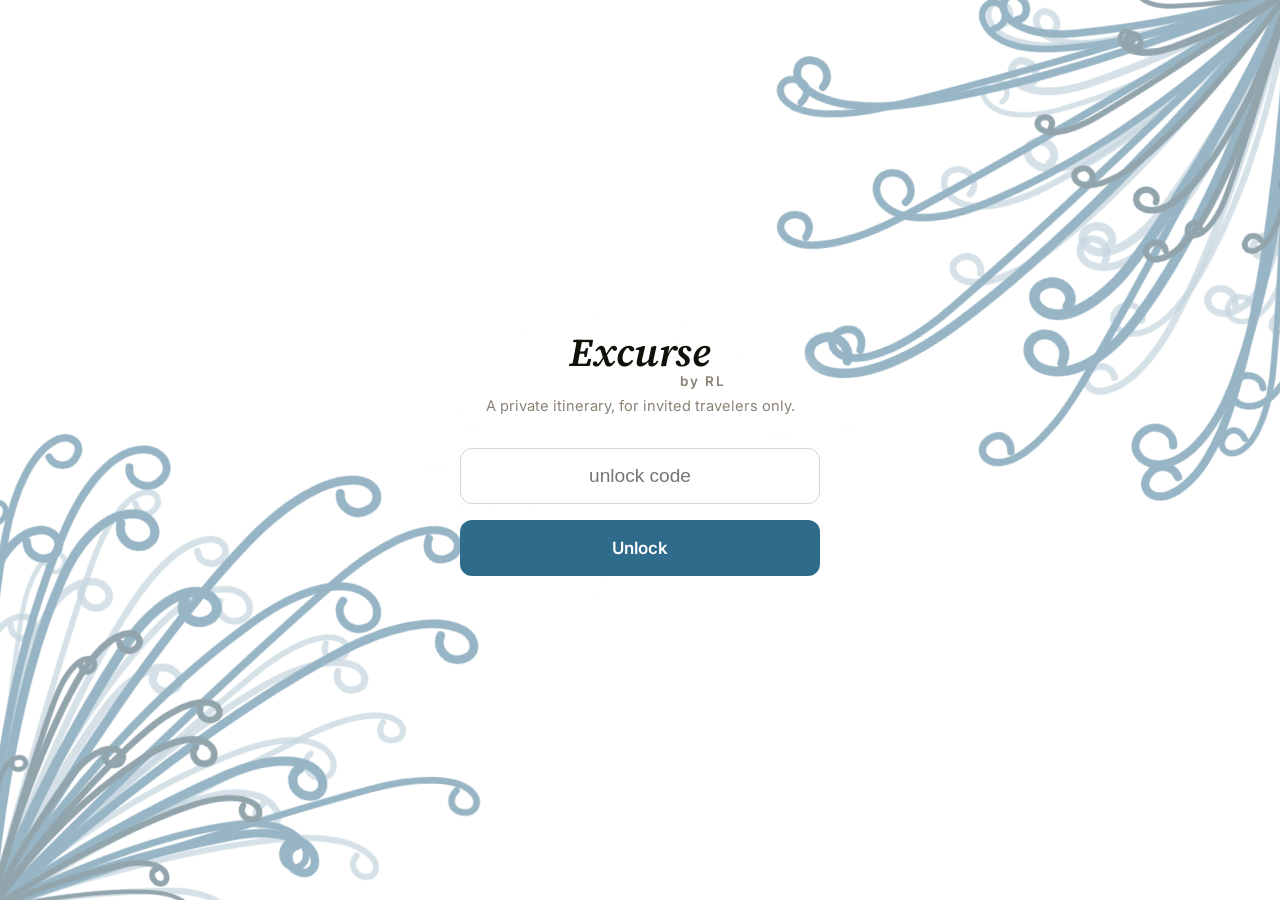
==== index.html @ 9b721a3a "deploy 20260613-2046" ====
<!doctype html>
<html lang="en" data-mode="field">
<head>
<meta charset="utf-8">
<meta name="viewport" content="width=device-width,initial-scale=1,viewport-fit=cover">
<meta name="theme-color" content="#FAF7F2">
<meta name="apple-mobile-web-app-capable" content="yes">
<meta name="apple-mobile-web-app-status-bar-style" content="black-translucent">
<meta name="apple-mobile-web-app-title" content="Excurse">
<link rel="apple-touch-icon" href="./icon-180.png?v=47679bf8">
<link rel="icon" type="image/png" href="./icon-180.png?v=47679bf8">
<link rel="manifest" href="./manifest.webmanifest">
<title>Excurse</title>
<style>
@font-face{font-family:"Inter";src:url("./fonts/inter-var.woff2") format("woff2");font-weight:100 900;font-display:swap}
@font-face{font-family:"Source Serif 4";src:url("./fonts/source-serif-italic-var.woff2") format("woff2");font-style:italic;font-weight:200 900;font-display:swap}
@font-face{font-family:"Archivo";src:url("./fonts/archivo-var.woff2") format("woff2");font-weight:100 900;font-display:swap}
</style>
  <script type="module" crossorigin src="./assets/index-BIRwolIr.js"></script>
  <link rel="stylesheet" crossorigin href="./assets/style-h0YQQDwy.css">
</head>
<body>
<div id="root"></div>
</body>
</html>
---- assets/style-h0YQQDwy.css ----
*{-webkit-tap-highlight-color:transparent}:root{--paper:#faf7f2;--paper-deep:#f1ece2;--ink:#1c1915;--ink-soft:#575046;--ink-faint:#8b8276;--line:#dcd5c9;--trip-accent:#2f6b8a;--on-accent:#fff;--call-ahead:#9a6a1b;--breaking:#ae352c;--confirmed:#2f6b4d;--font-ui:"Inter",system-ui,-apple-system,sans-serif;--font-voice:"Source Serif 4",Georgia,serif;--font-display:"Archivo",var(--font-ui);--fs-caption:.75rem;--fs-meta:.8125rem;--fs-body:.9375rem;--fs-emph:1.0625rem;--fs-title:1.25rem;--fs-day:1.5rem;--fs-display:2rem;--fs-clock:2.75rem;--fs-input:max(16px, var(--fs-meta));--lh-tight:1.2;--lh-body:1.45;--s1:4px;--s2:8px;--s3:12px;--s4:16px;--s5:24px;--s6:40px;--s7:64px;--tap:48px;--r-card:12px;--r-sheet:20px;--r-chip:999px;--shadow-sheet:0 -8px 32px #1c191529;--t-micro:.14s;--t-state:.24s;--t-trans:.42s;--t-set:.7s;--ease-out:cubic-bezier(.2,.8,.2,1);--ease-cam:cubic-bezier(.45,0,.15,1);--z-thread:10;--z-pocket:50;--z-overlay:60;--z-veil:100;--bg:var(--paper);--fg:var(--ink)}[data-mode=dream]{--bg:#161826;--fg:#eceaf2;--ember:#e27840}[data-mode=shape]{--bg:var(--paper);--fg:var(--ink)}[data-mode=field]{--bg:#fff;--fg:#111009}[data-mode=field][data-theme=dark]{--bg:#121110;--fg:#f4f1ea;--call-ahead:#e6a84f}[data-mode=afterglow]{--bg:#f7efe3;--fg:#231a12;--ember:#b5722b}html[data-mode=field]{font-size:112.5%}.num{font-variant-numeric:tabular-nums}.voice{font-family:var(--font-voice);font-style:italic}.display{font-family:var(--font-display);font-weight:600;font-stretch:75%}@media (prefers-reduced-motion:reduce){:root{--t-micro:0s;--t-state:80ms;--t-trans:80ms;--t-set:80ms}}html[data-palette=la-summer]{--bg:#fbf1e3;--fg:#2a2118;--ink-faint:#a08c72;--ink-soft:#6b5b45;--line:#efe3cc;--paper-deep:#f3e6d0;--trip-accent:#a05a22}html[data-palette=la-summer][data-theme=dark]{--bg:#201a12;--fg:#f4ead9;--ink-faint:#a8917a;--ink-soft:#d6c3a8;--line:#3a2f22;--paper-deep:#2a2318;--trip-accent:#c98d52}html[data-palette=pacific]{--bg:#f4f6f2;--fg:#1a211d;--ink-faint:#7e8b82;--ink-soft:#4e5c53;--line:#dde4dc;--paper-deep:#e9efe7;--trip-accent:#3f7464}html[data-palette=pacific][data-theme=dark]{--bg:#161b18;--fg:#e2eae4;--ink-faint:#8a9990;--ink-soft:#b4c4ba;--line:#2c3630;--paper-deep:#1e2520;--trip-accent:#7fa795}html[data-palette=golden-hour]{--bg:#fcead4;--fg:#2b1d0e;--ink-faint:#a98b62;--ink-soft:#7a5c38;--line:#f0d9b7;--paper-deep:#f6e0c2;--trip-accent:#c2571b}html[data-palette=golden-hour][data-theme=dark]{--bg:#221409;--fg:#f4e3cc;--ink-faint:#b08a5f;--ink-soft:#d6b894;--line:#44301c;--paper-deep:#2c1d10;--trip-accent:#e78a45}html[data-palette=marine-layer]{--bg:#eff2f4;--fg:#1c2226;--ink-faint:#8a969e;--ink-soft:#51606b;--line:#dce3e8;--paper-deep:#e4eaee;--trip-accent:#4a7186}html[data-palette=marine-layer][data-theme=dark]{--bg:#14181b;--fg:#e4eaee;--ink-faint:#8fa0ab;--ink-soft:#b9c7d1;--line:#2a3339;--paper-deep:#1c2226;--trip-accent:#7fa4b9}html[data-palette=matcha]{--bg:#f3f4e8;--fg:#20241a;--ink-faint:#939a7e;--ink-soft:#5c6648;--line:#e2e5ce;--paper-deep:#eaedda;--trip-accent:#5f7a3d}html[data-palette=matcha][data-theme=dark]{--bg:#181b12;--fg:#e9eddc;--ink-faint:#99a284;--ink-soft:#c2ccab;--line:#303626;--paper-deep:#21251a;--trip-accent:#97b264}html[data-palette=ktown-neon]{--bg:#fbeff4;--fg:#241318;--ink-faint:#a4798b;--ink-soft:#6e4356;--line:#f2dce6;--paper-deep:#f6e3ec;--trip-accent:#c2347e}html[data-palette=ktown-neon][data-theme=dark]{--bg:#150a10;--fg:#f6e4ee;--ink-faint:#a77e92;--ink-soft:#d3a8bf;--line:#3a2230;--paper-deep:#20121a;--trip-accent:#f056a8}html[data-palette=paper][data-theme=dark]{--bg:#1b1916;--fg:#efeae2;--ink-faint:#9a9184;--ink-soft:#c9c0b2;--line:#332f29;--paper-deep:#242019;--trip-accent:#c9a06a}html[data-typestyle=editorial]{--font-display:Georgia,"Iowan Old Style","Times New Roman",serif}html[data-typestyle=editorial] .display{font-weight:600;font-stretch:100%}html[data-typestyle=soft]{--font-display:var(--font-ui);--r-card:16px}html[data-typestyle=soft] .display{letter-spacing:-.01em;font-weight:700;font-stretch:100%}html[data-ts=large]{font-size:115%}html[data-mode=field][data-ts=large]{font-size:126%}*{box-sizing:border-box;min-width:0}html,body{margin:0}body{background:var(--bg);color:var(--fg);font-family:var(--font-ui);font-size:var(--fs-body);line-height:var(--lh-body);overflow-wrap:break-word}button{font:inherit;color:inherit;cursor:pointer;min-height:var(--tap);background:0 0;border:0;padding:0}a{color:inherit}:focus-visible{outline:2px solid var(--trip-accent);outline-offset:2px;border-radius:4px}.page{max-width:560px;padding:var(--s3) var(--s4) calc(96px + env(safe-area-inset-bottom));margin:0 auto}.pagehead{padding:var(--s4) 0 var(--s2);justify-content:space-between;align-items:baseline;display:flex}.pagehead .display{font-size:var(--fs-display)}.pagehead .sub{color:var(--ink-faint);font-size:var(--fs-meta)}.greet{padding:var(--s4) 0 var(--s2)}.greet h1{font-size:var(--fs-day);font-weight:600;line-height:var(--lh-tight);margin:0}.greet .sub{color:var(--ink-faint);font-size:var(--fs-meta);margin-top:var(--s1)}.tabbar{bottom:auto;left:0;right:0;top:var(--vvh,100dvh);z-index:var(--z-pocket);background:var(--bg);border-top:1.5px solid var(--line);padding:var(--s2) var(--s2) max(6px, calc(env(safe-area-inset-bottom) - 16px));justify-content:space-around;align-items:stretch;display:flex;position:fixed;transform:translateY(-100%)}.tabbar .tab{font-size:var(--fs-caption);color:var(--ink-faint);border-radius:var(--r-card);flex-direction:column;flex:1;align-items:center;gap:2px;display:flex}.tabbar .tab svg{width:22px;height:22px}.tabbar .tab[aria-selected=true]{color:var(--trip-accent);font-weight:600}.tabbar .wallet-btn{background:var(--trip-accent);width:58px;height:58px;color:var(--on-accent);box-shadow:var(--shadow-sheet);border:3px solid var(--bg);border-radius:50%;flex:none;justify-content:center;align-items:center;margin-top:-26px;display:flex}.tabbar .wallet-btn svg{width:26px;height:26px}.hero{border:1.5px solid var(--line);border-radius:var(--r-card);padding:var(--s5);margin-top:var(--s3);background:var(--bg)}.hero .leaveby{font-size:var(--fs-caption);letter-spacing:.1em;color:var(--trip-accent);font-weight:600}.hero .clock{font-size:var(--fs-clock);margin:var(--s1) 0;line-height:1.05}.hero .in{color:var(--ink-faint);font-size:var(--fs-meta)}.hero h2{font-size:var(--fs-title);margin:var(--s3) 0 var(--s1);font-weight:600;line-height:var(--lh-tight)}.hero .fact{color:var(--ink-soft)}.hero .ring-row{align-items:center;gap:var(--s4);justify-content:space-between;display:flex}.meanwhile{margin-top:var(--s4);color:var(--ink-faint);font-size:var(--fs-meta);text-align:left;width:100%;padding:var(--s2) 0}.later{margin-top:var(--s5)}.later .lbl,.seclbl,.set-group .lbl{font-size:var(--fs-caption);letter-spacing:.1em;color:var(--ink-soft);text-transform:uppercase;margin-bottom:var(--s3);align-items:center;gap:10px;font-weight:600;display:flex}.later .lbl:before,.seclbl:before,.set-group .lbl:before{content:"";background:var(--trip-accent);border-radius:2px;flex:none;width:3px;height:13px}.later .lbl:after,.seclbl:after,.set-group .lbl:after{content:"";background:linear-gradient(to right,var(--line),transparent);flex:1;height:1px}.seclbl .wip{flex:none}.later .row{gap:var(--s3);padding:var(--s3) 0;border-top:1px solid var(--line);text-align:left;align-items:baseline;width:100%;display:flex}.later .row .t{color:var(--ink-faint);min-width:72px;font-size:var(--fs-meta);flex:none}.daychips{gap:var(--s2);padding:var(--s2) 0 var(--s3);scrollbar-width:none;display:flex;overflow-x:auto}.daychips::-webkit-scrollbar{display:none}.daychips button{border:1.5px solid var(--line);min-width:56px;height:56px;font-weight:600;font-size:var(--fs-emph);border-radius:50%;flex:none;justify-content:center;align-items:center;display:flex}.daychips button[aria-selected=true]{background:var(--trip-accent);color:var(--on-accent);border-color:var(--trip-accent)}.daychips button .d{font-size:var(--fs-caption);font-weight:400;display:block}.dayhead{--dayback-opacity:.12;--dayback-bleed:16px;--dayback-fade-x:60%;--dayback-fade-y:88%;--dayback-shift-y:-6%;--dayback-saturate:0;--dayback-contrast:1;isolation:isolate;padding:var(--s2) 0;position:relative;overflow:hidden}.dayback{inset:calc(-1 * var(--dayback-bleed));z-index:0;pointer-events:none;-webkit-mask-image:radial-gradient(120% 100% at 50% calc(50% + var(--dayback-shift-y)), #000 0%, #000000a6 var(--dayback-fade-x), transparent var(--dayback-fade-y)), linear-gradient(180deg, #000 0%, #000000d9 60%, transparent 100%);-webkit-mask-composite:source-in;-webkit-mask-image:radial-gradient(120% 100% at 50% calc(50% + var(--dayback-shift-y)), #000 0%, #000000a6 var(--dayback-fade-x), transparent var(--dayback-fade-y)), linear-gradient(180deg, #000 0%, #000000d9 60%, transparent 100%);mask-image:radial-gradient(120% 100% at 50% calc(50% + var(--dayback-shift-y)), #000 0%, #000000a6 var(--dayback-fade-x), transparent var(--dayback-fade-y)), linear-gradient(180deg, #000 0%, #000000d9 60%, transparent 100%);position:absolute;-webkit-mask-repeat:no-repeat;mask-repeat:no-repeat;-webkit-mask-composite:source-in;mask-composite:intersect}.dayback img{object-fit:cover;width:100%;height:100%;opacity:var(--dayback-opacity);filter:url(#lineart) saturate(var(--dayback-saturate)) contrast(var(--dayback-contrast));display:block}.dayhead>.display,.dayhead>.brief,.dayhead>.daytheme,.dayhead>.daymeta,.dayhead>.dm-open{z-index:1;position:relative}.dayhead .display{font-size:var(--fs-day)}.brief{color:var(--ink-faint);font-size:var(--fs-meta);margin-top:var(--s1)}.card{border:1.5px solid var(--line);border-radius:var(--r-card);margin:var(--s3) 0;background:var(--bg)}.card.single{border-style:dashed}.card.backupghost{opacity:.8;border-style:dashed;width:94%;margin-left:auto}.card.freeform{background:var(--paper-deep);border-style:none}.card.past{opacity:.55}.card>summary{padding:var(--s4);cursor:pointer;min-height:var(--tap);list-style:none;position:relative}.card>summary::-webkit-details-marker{display:none}.card>summary:after{content:"";right:var(--s4);border-right:1.5px solid var(--ink-faint);border-bottom:1.5px solid var(--ink-faint);width:8px;height:8px;transition:transform var(--t-micro);position:absolute;top:calc(50% - 4px);transform:rotate(45deg)}.card[open]>summary:after{transform:rotate(225deg)}.meta-row{gap:var(--s2);font-size:var(--fs-meta);color:var(--ink-faint);padding-right:var(--s5);flex-wrap:wrap;align-items:baseline;display:flex}.card h3{margin:var(--s1) 0 0;font-size:var(--fs-emph);font-weight:600;line-height:var(--lh-tight);padding-right:var(--s5)}.card.struck h3{color:var(--ink-faint);text-decoration:line-through}.card .fact{color:var(--ink-soft);font-size:var(--fs-meta);margin-top:var(--s1)}.card .body{padding:0 var(--s4) var(--s4)}.voiceline{text-align:left;width:100%;color:var(--ink-soft);font-size:var(--fs-emph);padding:var(--s2) 0;line-height:var(--lh-body);display:block}.voiceline.clamped{-webkit-line-clamp:2;-webkit-box-orient:vertical;display:-webkit-box;overflow:hidden}.lrow{gap:var(--s2);margin:var(--s2) 0;font-size:var(--fs-meta);color:var(--ink-soft);display:flex}.lrow .k{color:var(--ink-faint);flex:none;min-width:72px}.headsup{margin:var(--s2) 0;font-size:var(--fs-meta);color:var(--ink-soft)}.actchips{gap:var(--s2);margin-top:var(--s3);flex-wrap:wrap;display:flex}.chip{border:1.5px solid var(--line);border-radius:var(--r-chip);padding:var(--s2) var(--s4);font-size:var(--fs-meta);min-height:var(--tap);background:var(--bg);align-items:center;text-decoration:none;display:inline-flex}.chip.primary{background:var(--trip-accent);color:var(--on-accent);border-color:var(--trip-accent)}.chip.callahead{border-color:var(--call-ahead);color:var(--call-ahead)}.receipts{margin-top:var(--s3);font-size:var(--fs-caption);color:var(--ink-faint)}.fork-tag{font-size:var(--fs-caption);letter-spacing:.06em;color:var(--trip-accent)}.pocket-tag{font-size:var(--fs-caption);letter-spacing:.06em;color:var(--ink-faint)}.option{border:1px solid var(--line);border-radius:var(--r-card);padding:var(--s3);margin:var(--s2) 0}.option .read{font-size:var(--fs-meta);color:var(--ink-soft);font-family:var(--font-voice);font-style:italic}.option .tr{font-size:var(--fs-caption);color:var(--ink-faint);margin-top:var(--s1)}.flap{border:1px dashed var(--line);border-left:3px solid var(--line);border-radius:0 var(--r-card) var(--r-card) 0;margin:0 0 var(--s3) var(--s4);background:var(--paper-deep)}.flap>summary{padding:var(--s3) var(--s4);font-size:var(--fs-meta);color:var(--ink-faint);cursor:pointer;min-height:var(--tap);align-items:center;list-style:none;display:flex}.flap>summary::-webkit-details-marker{display:none}.flap .g-ent{padding:var(--s3) var(--s4);border-top:1px solid var(--line)}.flap .g-ent .nm{font-weight:600;font-size:var(--fs-meta)}.flap .g-ent .hrs{color:var(--trip-accent);font-size:var(--fs-caption);margin-left:var(--s2)}.flap .g-ent .why{font-size:var(--fs-meta);color:var(--ink-soft)}.dayrail{padding-left:var(--s5);position:relative}.dayrail:before{content:"";background:var(--line);width:1.5px;position:absolute;top:0;bottom:0;left:9px}.railnode{background:var(--bg);border:1.5px solid var(--ink-faint);border-radius:50%;width:13px;height:13px;margin-top:26px;position:absolute;left:3px}.railnode.decision{border-color:var(--trip-accent);border-radius:2px;transform:rotate(45deg)}.railnode.backupn{border-style:dotted}.wsheet-scrim{height:var(--vvh,100dvh);z-index:var(--z-overlay);opacity:0;pointer-events:none;transition:opacity var(--t-state);background:#00000059;position:fixed;top:0;bottom:0;left:0;right:0}.wsheet-scrim.open{opacity:1;pointer-events:auto}.wsheet{bottom:auto;left:0;right:0;top:var(--vvh,100dvh);z-index:var(--z-overlay);background:var(--paper-deep);border-radius:var(--r-sheet) var(--r-sheet) 0 0;box-shadow:var(--shadow-sheet);border-bottom:72px solid var(--paper-deep);transition:transform var(--t-trans) var(--ease-out);max-height:calc(var(--vvh,100dvh) * .9);flex-direction:column;display:flex;position:fixed;transform:translateY(2%)}.wsheet.open{transform:translateY(calc(72px - 100%))}.wsheet .whead{padding:var(--s4) var(--s5) var(--s2);justify-content:space-between;align-items:center;display:flex}.wsheet .whead .display{font-size:var(--fs-title)}.wsheet .whead button{color:var(--ink-faint);font-size:var(--fs-meta);padding:0 var(--s2)}.wstack{padding:var(--s3) var(--s4) calc(var(--s6) + env(safe-area-inset-bottom));overflow:auto}.wcard{border-radius:var(--r-card);background:var(--bg);border:1.5px solid var(--line);margin-top:calc(-1 * var(--s7) + 14px);text-align:left;width:100%;transition:margin var(--t-state) var(--ease-out);padding:0;display:block;overflow:hidden;box-shadow:0 -4px 16px #1c19151a}.wstack .wcard:first-child{margin-top:0}.wcard .band{background:var(--trip-accent);height:6px}.wcard.k-stay .band{background:var(--confirmed)}.wcard.k-car .band{background:var(--call-ahead)}.wcard.k-policy .band{background:var(--ink-faint)}.wcard.k-other .band{background:var(--ink-soft)}.wcard .wface{padding:var(--s4) var(--s5) var(--s5)}.wcard .kind{font-size:var(--fs-caption);color:var(--ink-faint);letter-spacing:.08em;text-transform:uppercase}.wcard .nm{font-weight:600;font-size:var(--fs-emph);line-height:var(--lh-tight);margin-top:2px}.wcard .peek{color:var(--ink-faint);font-size:var(--fs-meta);white-space:nowrap;text-overflow:ellipsis;margin-top:2px;overflow:hidden}.wcard.active,.wcard.active~.wcard{margin-top:var(--s3)}.wbody{padding:0 var(--s5) var(--s5)}.wbody .bigcode{font-size:var(--fs-display);font-family:var(--font-display);letter-spacing:.04em;padding:var(--s2) 0 var(--s3);text-align:left;word-break:break-all;width:100%;font-weight:600;font-stretch:75%}.wbody .bigcode.copied{color:var(--confirmed)}.wbody .note{font-size:var(--fs-body);color:var(--ink-soft);padding:var(--s2) 0}.wbody .row{gap:var(--s3);padding:var(--s2) 0;border-top:1px solid var(--line);font-size:var(--fs-meta);display:flex}.wbody .row .k{color:var(--ink-faint);flex:none;width:108px}.wbody .row .v{flex:1}.seg{gap:var(--s1);background:var(--paper-deep);border-radius:var(--r-chip);margin:var(--s2) 0 var(--s4);scrollbar-width:none;padding:4px;display:flex;overflow-x:auto}.seg::-webkit-scrollbar{display:none}.seg button{white-space:nowrap;border-radius:var(--r-chip);padding:var(--s2) var(--s4);font-size:var(--fs-meta);flex:1;min-height:40px}.seg button[aria-selected=true]{background:var(--bg);font-weight:600;box-shadow:0 1px 4px #1c19151f}.seg .badge{font-size:var(--fs-caption);color:var(--ink-faint);margin-left:6px}.demand{border:1.5px solid var(--line);border-radius:var(--r-card);padding:var(--s4);margin:var(--s3) 0}.demand .nm{font-weight:600;font-size:var(--fs-emph)}.demand .why{color:var(--ink-soft);font-size:var(--fs-meta);margin:var(--s1) 0 var(--s3)}.slotrow{align-items:center;gap:var(--s3);margin:var(--s2) 0;display:flex}.slotrow .k{font-size:var(--fs-caption);letter-spacing:.06em;text-transform:uppercase;color:var(--trip-accent);flex:none;width:88px}.slotrow input{border:0;border-bottom:1.5px solid var(--line);color:var(--fg);font:inherit;font-size:var(--fs-input);padding:var(--s2) 2px;min-height:var(--tap);background:0 0;border-radius:0;flex:1}.slotrow input:focus{border-bottom-color:var(--trip-accent);outline:none}.slotrow input::placeholder{color:var(--ink-faint);font-style:italic}.pcat{margin:var(--s4) 0}.pcat .ph{justify-content:space-between;align-items:baseline;display:flex}.pcat .ph .nm{font-weight:600}.pcat .prog{font-size:var(--fs-caption);color:var(--ink-faint);border:1px solid var(--line);border-radius:var(--r-chip);padding:2px 10px}.pcat .prog.done{color:var(--confirmed);border-color:var(--confirmed)}.checkrow{gap:var(--s3);padding:var(--s3) 0;border-top:1px solid var(--line);align-items:flex-start;display:flex}.checkrow input{width:22px;height:22px;accent-color:var(--trip-accent);flex:none;margin-top:2px}.checkrow label,.checkrow .le-textwrap{flex:1}.checkrow .why{color:var(--ink-faint);font-size:var(--fs-caption);display:block}.checkrow.done label{color:var(--ink-faint)}.checkrow.done .main{text-decoration:line-through}.le-text{-webkit-line-clamp:2;-webkit-box-orient:vertical;display:-webkit-box;overflow:hidden}.le-text.full{display:block}.le-more{color:var(--trip-accent);font-size:var(--fs-caption);padding:var(--s1) 0;min-height:0}.le-due{color:var(--call-ahead);font-size:var(--fs-caption)}.donewrap{margin-top:var(--s5)}.donewrap>summary{cursor:pointer;color:var(--ink-faint);font-size:var(--fs-meta);padding:var(--s3) 0;min-height:var(--tap);align-items:center;gap:var(--s2);list-style:none;display:flex}.donewrap>summary::-webkit-details-marker{display:none}.emptystate{border:1.5px dashed var(--line);border-radius:var(--r-card);padding:var(--s5);color:var(--ink-faint);text-align:center;margin:var(--s4) 0}.pastefield{border:1.5px solid var(--line);border-radius:var(--r-card);background:var(--bg);width:100%;color:var(--fg);font:inherit;font-size:var(--fs-input);padding:var(--s4);min-height:88px}.set-group{margin:var(--s5) 0}.set-group .lbl{font-size:var(--fs-caption);letter-spacing:.08em;text-transform:uppercase;color:var(--ink-faint);margin-bottom:var(--s2)}.set-row{gap:var(--s2);flex-wrap:wrap;display:flex}.set-row button,.set-row a{border:1.5px solid var(--line);border-radius:var(--r-chip);padding:var(--s2) var(--s4);font-size:var(--fs-meta);align-items:center;gap:var(--s2);min-height:var(--tap);background:var(--bg);text-decoration:none;display:inline-flex}.set-row [aria-pressed=true]{border-color:var(--trip-accent);color:var(--trip-accent);font-weight:600}.swatch{border:1px solid var(--line);border-radius:50%;flex:none;width:16px;height:16px}.veil{z-index:var(--z-veil);background:var(--bg);padding:var(--s5);text-align:center;justify-content:center;align-items:center;display:flex;position:fixed;top:0;bottom:0;left:0;right:0;overflow:hidden}.veil .box{z-index:2;width:min(360px,92vw);position:relative}.veil .box:before{content:"";z-index:-1;background:radial-gradient(closest-side,var(--bg) 55%,transparent);position:absolute;top:-12%;bottom:-12%;left:-12%;right:-12%}.veil h1{font-size:var(--fs-display);margin:0 0 var(--s2)}.veil p{color:var(--ink-faint);font-size:var(--fs-meta)}.veil input{border:1.5px solid var(--line);border-radius:var(--r-card);width:100%;padding:var(--s4);font-size:var(--fs-emph);background:var(--bg);color:var(--fg);text-align:center;margin:var(--s4) 0}.veil .go{background:var(--trip-accent);width:100%;color:var(--on-accent);border-radius:var(--r-card);padding:var(--s4);font-weight:600}.veil.err .box{animation:shake var(--t-micro) 1}@keyframes shake{25%{transform:translate(-6px)}75%{transform:translate(6px)}}.lens-grid{gap:var(--s3);margin-top:var(--s4);flex-wrap:wrap;justify-content:center;display:flex}.lens-grid button{border:1.5px solid var(--line);border-radius:var(--r-chip);padding:var(--s3) var(--s5);font-size:var(--fs-emph)}.sect{margin:var(--s3) 0}.sect h4{font-size:var(--fs-caption);letter-spacing:.1em;text-transform:uppercase;color:var(--trip-accent);margin:0 0 var(--s1);border-bottom:1.5px solid var(--line);padding-bottom:3px;font-weight:600;display:inline-block}.sect p{margin:var(--s1) 0;color:var(--ink-soft);font-size:var(--fs-meta);line-height:var(--lh-body)}.card h3,.demand .nm,.pcat .ph .nm,.wcard .nm,.hero h2,.greet h1{font-family:var(--font-display);font-stretch:75%}html[data-typestyle=editorial] .card h3,html[data-typestyle=editorial] .demand .nm,html[data-typestyle=editorial] .pcat .ph .nm,html[data-typestyle=editorial] .wcard .nm,html[data-typestyle=editorial] .hero h2,html[data-typestyle=editorial] .greet h1{font-stretch:100%}html[data-typestyle=soft] .card h3,html[data-typestyle=soft] .demand .nm,html[data-typestyle=soft] .pcat .ph .nm,html[data-typestyle=soft] .wcard .nm,html[data-typestyle=soft] .hero h2,html[data-typestyle=soft] .greet h1{letter-spacing:-.01em;font-stretch:100%}.wcard{border-radius:var(--r-card) var(--r-card) 0 0;margin-top:-15px;box-shadow:0 -5px 12px -7px #00000029}.wstack .wcard:first-child{box-shadow:none;margin-top:0}.wstack .wcard:last-child{border-radius:var(--r-card) var(--r-card) var(--r-card) var(--r-card)}.wcard .wface{justify-content:space-between;align-items:center;gap:var(--s3);text-align:left;width:100%;min-height:var(--tap);padding:var(--s2) var(--s5) calc(var(--s5) + var(--s2));display:flex}.wcard .wface .nm{font-size:var(--fs-body);white-space:nowrap;text-overflow:ellipsis;margin:0;overflow:hidden}.wcard .wface .kind{font-size:var(--fs-caption);flex:none}.wcard.active{border-radius:var(--r-card);margin-bottom:var(--s2);margin:var(--s3) 0}.wcard.active+.wcard{margin-top:var(--s3)}.wsect{font-size:var(--fs-caption);letter-spacing:.1em;text-transform:uppercase;color:var(--trip-accent);margin:var(--s4) 0 var(--s1);border-bottom:1.5px solid var(--line);padding-bottom:3px;font-weight:600;display:inline-block}.seg button{justify-content:center;align-items:center;gap:6px;display:inline-flex}.segbadge{background:var(--line);color:var(--ink-soft);border-radius:var(--r-chip);font-size:var(--fs-caption);padding:4px 8px;line-height:1}.seg button[aria-selected=true] .segbadge{background:var(--trip-accent);color:var(--on-accent)}.le-body{flex:1;min-width:0}.le-foot{margin-top:var(--s1);justify-content:space-between;align-items:center;display:flex}.le-chev{width:40px;min-height:32px;color:var(--ink-faint);justify-content:flex-start;align-items:center;display:flex}.le-chev svg{transition:transform var(--t-micro)}.le-chev.open svg{transform:rotate(180deg)}.le-due{color:var(--call-ahead);font-size:var(--fs-caption);margin-left:auto}.hint{color:var(--ink-faint);font-size:var(--fs-meta);margin:var(--s1) 0 var(--s3)}.slotrow{align-items:flex-start}.slotrow .k .rec{color:var(--ink-faint);text-transform:none;letter-spacing:0}.chipfield{align-items:center;gap:var(--s1);min-height:var(--tap);border-bottom:1.5px solid var(--line);padding-bottom:var(--s2);flex-wrap:wrap;flex:1;display:flex}.fitchip{border:1px solid var(--line);background:var(--paper-deep);border-radius:8px;align-items:center;max-width:100%;display:inline-flex}.fitchip-main{font-size:var(--fs-meta);text-align:left;min-height:32px;padding:6px 10px}.fitchip.open{border-color:var(--breaking)}.fitchip-x{min-height:32px;color:var(--breaking);font-size:var(--fs-emph);padding:0 10px}.fitplus{color:var(--trip-accent);font-size:var(--fs-meta);min-height:32px;padding:4px 8px}.fitadd{border:0;border-bottom:1.5px solid var(--trip-accent);color:var(--fg);font:inherit;font-size:var(--fs-input);background:0 0;border-radius:0;min-width:130px;padding:4px 2px}.fitadd:focus{outline:none}.wip{border:1px dashed var(--call-ahead);color:var(--call-ahead);border-radius:var(--r-chip);margin-left:var(--s2);letter-spacing:.04em;text-transform:none;padding:2px 8px;font-size:10px;font-weight:400}.wpeek{align-items:center;gap:var(--s3);text-align:left;border:1.5px solid var(--line);border-radius:var(--r-card);width:100%;padding:var(--s4);background:var(--bg);display:flex}.wpeek .kind{font-size:var(--fs-caption);color:var(--trip-accent);letter-spacing:.08em;text-transform:uppercase;flex:none}.wpeek .nm{white-space:nowrap;text-overflow:ellipsis;flex:1;min-width:0;font-weight:600;overflow:hidden}.wpeek .code{color:var(--ink-faint);font-size:var(--fs-meta);flex:none}.progressbar{background:var(--paper-deep);border:1px solid var(--line);border-radius:3px;height:6px;display:block;overflow:hidden}.progressbar i{background:var(--trip-accent);height:100%;display:block}.le-note{color:var(--ink-faint);font-size:var(--fs-meta);margin-top:var(--s2);line-height:var(--lh-body);display:block}.veil,.splash{padding-top:calc(var(--s5) + env(safe-area-inset-top))}.splash{z-index:var(--z-veil);background:var(--bg);text-align:center;justify-content:center;align-items:center;display:flex;position:fixed;top:0;bottom:0;left:0;right:0;overflow:hidden}.splash-box{z-index:2;padding:var(--s6) var(--s5);animation:rise var(--t-set) var(--ease-out) both;position:relative}.splash-box:before{content:"";z-index:-1;background:radial-gradient(closest-side,var(--bg) 52%,transparent);position:absolute;top:-14%;bottom:-14%;left:-14%;right:-14%}.splash-mark{font-family:var(--font-voice);color:var(--trip-accent);font-style:italic;font-size:var(--fs-title);letter-spacing:.05em;margin-bottom:var(--s4)}.splash-box h1{font-family:var(--font-voice);letter-spacing:-.01em;margin:0;font-size:max(2.4rem,min(9vw,3.2rem));font-style:italic;font-weight:620;line-height:1.08}.splash-dates{color:var(--ink-soft);margin-top:var(--s3);font-size:var(--fs-meta);letter-spacing:.16em;text-transform:uppercase}.splash-welcome{color:var(--trip-accent);font-size:var(--fs-title);margin-top:var(--s4)}@keyframes rise{0%{opacity:0;transform:translateY(14px)}to{opacity:1;transform:none}}.veil h1{font-family:var(--font-voice);letter-spacing:-.01em;font-size:2.2rem;font-style:italic;font-weight:620;font-stretch:100%}.frond{--base:0deg;--fsz:min(120vw,600px);width:var(--fsz);z-index:1;fill:none;height:auto;stroke:var(--trip-accent);opacity:.5;left:calc(var(--fsz) * -.05 - 10px);bottom:calc(var(--fsz) * -.05 - 10px);transform:rotate(var(--base));transform-origin:5% 95%;animation:frondenter 1.2s var(--ease-out) both,frondsway 6s ease-in-out 2.2s infinite alternate;position:absolute}.frond.flip{--base:180deg;bottom:auto;left:auto;right:calc(var(--fsz) * -.05 - 10px);top:calc(var(--fsz) * -.05 - 10px);transform-origin:50%}.frond .leaf{stroke-linecap:round;opacity:0;animation:leafin .42s var(--ease-out) both;animation-delay:var(--d)}.frond .leafw{transform-box:view-box;transform-origin:8px 152px;transform:rotate(var(--rot)) scale(var(--ls,1))}.frond .leafw.back .leaf{opacity:0;stroke:color-mix(in srgb,var(--trip-accent) 55%,var(--bg) 45%);animation:leafin-back .42s var(--ease-out) both;animation-delay:var(--d)}@keyframes leafin-back{to{opacity:.75}}.frond .leafw.fore .leaf{stroke-width:3px;opacity:0;stroke:color-mix(in srgb,var(--trip-accent) 62%,var(--fg) 38%);animation:leafin .42s var(--ease-out) both;animation-delay:var(--d)}@keyframes leafin{to{opacity:1}}@keyframes frondenter{0%{transform:rotate(calc(var(--base) - 8deg)) scale(.55);opacity:0}}@keyframes frondsway{0%{transform:rotate(var(--base))}to{transform:rotate(calc(var(--base) + 1.6deg))}}@media (prefers-reduced-motion:reduce){.frond{opacity:.5;animation:none}.frond .leafw,.frond .leaf{opacity:1;animation:none}.splash-box{animation:none}}.timeshift{justify-content:center;align-items:center;gap:var(--s4);margin-top:var(--s2);color:var(--ink-faint);display:flex}.timeshift button{min-width:44px;min-height:36px;font-size:var(--fs-emph);color:var(--ink-faint)}.timeshift button:disabled{opacity:.25}.timeshift .backnow{font-size:var(--fs-caption);color:var(--trip-accent);min-width:auto}.daytheme{font-size:var(--fs-emph);color:var(--ink-soft);margin-top:var(--s2)}.daymeta{gap:var(--s4);margin-top:var(--s2);font-size:var(--fs-caption);letter-spacing:.06em;text-transform:uppercase;color:var(--ink-faint);flex-wrap:wrap;display:flex}.seg button{padding:var(--s2) var(--s4);flex:none}.slotrow .k{flex-direction:column;gap:2px;width:88px;display:flex}.slotrow .k .rec{font-size:var(--fs-caption);color:var(--ink-faint);letter-spacing:0;text-transform:none}.demand>summary,.pcat>summary{cursor:pointer;justify-content:space-between;align-items:center;gap:var(--s3);min-height:var(--tap);list-style:none;display:flex}.demand>summary::-webkit-details-marker{display:none}.pcat>summary::-webkit-details-marker{display:none}.demand .dprog{font-size:var(--fs-caption);color:var(--ink-faint);border:1px solid var(--line);border-radius:var(--r-chip);flex:none;padding:3px 10px}.demand .dbody{padding-top:var(--s2)}.pcat>summary{padding:var(--s2) 0}html[data-typestyle=editorial]{--font-ui:Georgia,"Iowan Old Style",serif}html[data-typestyle=editorial] .num,.tabbar{font-family:Inter,system-ui,-apple-system,BlinkMacSystemFont,Segoe UI,Roboto,Noto Sans,Ubuntu,Cantarell,Helvetica Neue,sans-serif}html[data-typestyle=soft]{--font-ui:ui-rounded,"SF Pro Rounded","Inter",system-ui,sans-serif;--font-display:ui-rounded,"SF Pro Rounded","Inter",system-ui,sans-serif;--r-card:18px;--r-sheet:26px}html{background:var(--bg)}html,body{height:var(--vvh,100dvh);overflow:hidden}.appwrap{view-transition-name:page;transition:opacity .28s var(--ease-out);background:var(--bg);height:var(--vvh,100dvh);padding-top:env(safe-area-inset-top);overscroll-behavior:contain;overflow-x:hidden;overflow-y:auto}.veil,.splash{height:var(--vvh,100dvh)}.appwrap.dim{opacity:.6}body:before{content:"";height:env(safe-area-inset-top);z-index:90;pointer-events:none;background:var(--bg);background:color-mix(in srgb,var(--bg) 82%,transparent);-webkit-backdrop-filter:blur(12px);backdrop-filter:blur(12px);position:fixed;top:0;left:0;right:0}.tabbar{view-transition-name:tabbar}::view-transition-old(root){animation:none}::view-transition-new(root){animation:none}::view-transition-old(tabbar){animation:none}::view-transition-new(tabbar){animation:none}.brand{max-width:560px;padding:var(--s2) var(--s4) 2px;z-index:80;background:var(--bg);color:var(--trip-accent);font-family:var(--font-voice);font-style:italic;font-size:var(--fs-emph);letter-spacing:.04em;view-transition-name:brand;justify-content:flex-end;align-items:center;gap:8px;margin:0 auto;display:flex;position:-webkit-sticky;position:sticky;top:0}.brand svg{opacity:.9;flex:none}::view-transition-old(brand){animation:none}::view-transition-new(brand){animation:none}.brand-word{display:inline-block;position:relative}.byco{font-family:var(--font-ui);letter-spacing:.14em;color:var(--ink-faint);white-space:nowrap;font-size:.5em;font-style:normal;position:absolute;bottom:-.74em;right:0}.veil .byco{font-size:.34em;right:-1.1em}.splash .byco{right:-1.4em}html[data-navdir=forward]::view-transition-new(page){z-index:2;animation:.46s cubic-bezier(.32,.72,0,1) both vt-push-in}html[data-navdir=forward]::view-transition-old(page){animation:.46s cubic-bezier(.32,.72,0,1) both vt-push-under}html[data-navdir=backward]::view-transition-old(page){z-index:2;animation:.46s cubic-bezier(.32,.72,0,1) both vt-pop-out}html[data-navdir=backward]::view-transition-new(page){animation:.46s cubic-bezier(.32,.72,0,1) both vt-pop-reveal}@keyframes vt-push-in{0%{transform:translate(100%)}}@keyframes vt-push-under{to{transform:translate(-30%)}}@keyframes vt-pop-out{to{transform:translate(100%)}}@keyframes vt-pop-reveal{0%{transform:translate(-30%)}}html[data-navdir] .heroin,html[data-morph] .heroin,html[data-navdir] .segin,html[data-morph] .segin,html[data-navdir] .fitchip,html[data-morph] .fitchip{animation:none}html[data-navdir] details::details-content{transition:none}html[data-morph] details::details-content{transition:none}html[data-morph]::view-transition-old(page){animation:.26s cubic-bezier(.4,0,.2,1) both vt-vacate}html[data-morph]::view-transition-new(page){animation:.32s cubic-bezier(.4,0,.2,1) .2s both vt-arrive}@keyframes vt-vacate{to{opacity:0}}@keyframes vt-arrive{0%{opacity:0}}::view-transition-group(morph){z-index:40;animation-duration:.62s;animation-timing-function:cubic-bezier(.45,0,.15,1)}::view-transition-image-pair(morph){animation-duration:.62s}::view-transition-group(morphday){z-index:40;animation-duration:.95s;animation-timing-function:cubic-bezier(.3,0,.08,1)}::view-transition-image-pair(morphday){animation-duration:.95s}::view-transition-old(morphday){width:auto;height:100%;animation:.26s cubic-bezier(.4,0,.2,1) both vt-vacate}::view-transition-new(morphday){width:100%;height:auto;animation:.38s cubic-bezier(.4,0,.2,1) .16s both vt-arrive}::view-transition-old(morph){width:100%;height:auto;animation:.24s cubic-bezier(.4,0,.2,1) both vt-vacate}::view-transition-new(morph){width:100%;height:auto;animation:.34s cubic-bezier(.4,0,.2,1) .14s both vt-arrive}details::details-content{opacity:0;transition:opacity .26s var(--ease-out)}details[open]::details-content{opacity:1}@supports (animation-timing-function:linear(0,1)){.wsheet{transition:transform .9s linear(0,.0238 3.2%,.0858 6.5%,.1733 9.7%,.2757 12.9%,.3846 16.1%,.4933 19.4%,.5969 22.6%,.6921 25.8%,.7767 29%,.8496 32.3%,.9105 35.5%,.9598 38.7%,.9982 41.9%,1.0267 45.2%,1.0467 48.4%,1.0594 51.6%,1.0661 54.8%,1.0681 58.1%,1.0665 61.3%,1.0622 64.5%,1.0563 67.7%,1.0493 71%,1.0419 74.2%,1.0345 77.4%,1.0275 80.6%,1.021 83.9%,1.0152 87.1%,1.0102 90.3%,1.0061 93.5%,1.0027 96.8%,1)}}.wsheet{will-change:transform}.wsheet.open .wcard{animation:cardfan .26s var(--ease-out) both;animation-delay:calc(var(--i,0)*40ms)}@keyframes cardfan{0%{opacity:0;transform:translateY(16px)}}.wcard .wgrow{visibility:hidden;grid-template-rows:0fr;transition:grid-template-rows .56s cubic-bezier(.32,.72,0,1),visibility 0s .56s;display:grid}.wcard .wgrow.open{visibility:visible;grid-template-rows:1fr;transition:grid-template-rows .56s cubic-bezier(.32,.72,0,1),visibility}.wcard .wgrow-in{min-height:0;overflow:hidden}.le-notewrap{transition:grid-template-rows .3s var(--ease-out);grid-template-rows:0fr;display:grid}.le-notewrap.open{grid-template-rows:1fr}.le-notewrap>.le-note{min-height:0;overflow:hidden}.segin{animation:segin .24s var(--ease-out) both}@keyframes segin{0%{opacity:0;transform:translateY(8px)}}.dayroll .dayhead .brief{animation:rollfade .38s var(--ease-out) .75s backwards}.dayroll .dayhead .daytheme{animation:rollfade .42s var(--ease-out) .86s backwards}.dayroll .dayhead .daymeta{animation:rollfade .42s var(--ease-out) .97s backwards}.dayroll .dayhead .dm-open{animation:rollfade .42s var(--ease-out) 1.08s backwards}.dayroll .dayrail>div{animation:rollin .44s var(--ease-cam) backwards;animation-delay:calc(1.06s + min(var(--ri,0), 7) * 65ms)}@keyframes rollin{0%{opacity:0;transform:translateY(-16px)}}@keyframes rollfade{0%{opacity:0;transform:translateY(6px)}}.dayhead .display{width:-webkit-fit-content;width:-moz-fit-content;width:fit-content;font-size:2.1rem}.heroin{animation:heroin .24s var(--ease-out) both}@keyframes heroin{0%{opacity:0;transform:translateY(10px)}}.chip,.daychips button,.seg button,.set-row button,.tabbar .tab,.fitchip-main,.fitplus,.wallet-btn{transition:transform .14s var(--ease-out),background-color .14s var(--ease-out), border-color .14s var(--ease-out),color .14s var(--ease-out)}.chip:active,.daychips button:active,.seg button:active,.set-row button:active,.fitchip-main:active{transform:scale(.94)}.wallet-btn:active{transform:scale(.9)}.checkrow input{transition:transform .14s var(--ease-out)}.checkrow input:active{transform:scale(.85)}.checkrow label .main,.checkrow .le-textwrap .main{transition:color .14s var(--ease-out)}.fitchip{animation:chipin .14s var(--ease-out) both}@keyframes chipin{0%{opacity:0;transform:scale(.8)}}.progressbar i{transition:width .42s var(--ease-out)}.hero svg circle{transition:stroke-dashoffset 1s linear}.splash{transition:opacity .42s var(--ease-out)}.splash.leaving{opacity:0;pointer-events:none}.splash.leaving .splash-box{transition:transform .42s var(--ease-out);transform:translateY(-10px)}.pkoverall{border:1px solid var(--line);border-radius:var(--r-card);background:var(--bg);padding:var(--s3) var(--s4);margin-bottom:var(--s5)}.pkoverall .row{justify-content:space-between;margin-bottom:6px;display:flex}.spark{color:var(--trip-accent);vertical-align:-1px;flex:none;margin-right:6px}.checkrow .rowdel{min-width:36px;min-height:32px;color:var(--ink-faint);font-size:var(--fs-emph)}@media (prefers-reduced-motion:reduce){::view-transition-old(*){animation:none!important}::view-transition-new(*){animation:none!important}details::details-content{transition:none}.wsheet{transition:none}.wsheet.open .wcard,.heroin,.fitchip{animation:none}.appwrap,.progressbar i,.hero svg circle{transition:none}}.daymap{height:var(--vvh,100dvh);z-index:95;animation:dmrise .24s var(--ease-out) both;background:#141b28;position:fixed;top:0;bottom:0;left:0;right:0}@keyframes dmrise{0%{transform:translateY(10px)}}@keyframes dmfade{0%{opacity:0}}.daymap .dm-map{opacity:0;width:100%;height:100%;transition:opacity .9s var(--ease-out);position:absolute;top:0;bottom:0;left:0;right:0}.daymap .dm-map.dm-ready{opacity:1}.daymap .dm-map canvas{outline:none}.dm-title{text-align:center;padding:var(--s5);pointer-events:none;z-index:4;color:var(--paper);text-shadow:0 1px 14px #00000073;opacity:0;transition:opacity .7s var(--ease-out);flex-direction:column;justify-content:center;align-items:center;display:flex;position:absolute;top:0;bottom:0;left:0;right:0}.dm-title:before{content:"";pointer-events:none;z-index:-1;background:radial-gradient(closest-side,#0807059e 0%,#08070561 55%,#0000 100%);width:130%;height:72%;position:absolute;top:50%;left:50%;transform:translate(-50%,-50%)}.dm-title.on{opacity:1}.dm-mark{color:color-mix(in srgb,var(--trip-accent) 50%,#fff8ec);font-size:var(--fs-emph);letter-spacing:.04em}.dm-title h2{font-family:var(--font-voice);margin:var(--s2) 0 0;font-size:max(2.6rem,min(10vw,3.4rem));font-style:italic;font-weight:620;line-height:1.05}.dm-date{margin-top:var(--s2);font-size:var(--fs-meta);letter-spacing:.16em;text-transform:uppercase;color:color-mix(in srgb,var(--paper) 78%,var(--trip-accent) 22%)}.dm-theme{margin-top:var(--s3);font-size:var(--fs-emph);color:color-mix(in srgb,var(--trip-accent) 50%,#fff8ec);max-width:30ch}.dm-status{margin-top:var(--s5);font-size:var(--fs-caption);color:#b7ac9b;animation:1.6s ease-in-out infinite dmpulse}@keyframes dmpulse{50%{opacity:.45}}.dm-close{top:calc(env(safe-area-inset-top) + 10px);z-index:6;color:#f4ede2;-webkit-backdrop-filter:blur(10px);background:#14110d8c;border-radius:50%;justify-content:center;align-items:center;width:44px;height:44px;min-height:44px;display:flex;position:absolute;left:14px}.dm-actions{left:0;right:0;bottom:calc(env(safe-area-inset-bottom) + 18px);z-index:6;animation:dmfade .4s var(--ease-out) both;justify-content:center;display:flex;position:absolute}.dm-actions .chip{box-shadow:0 4px 24px #00000059}.dm-dot{background:var(--trip-accent);cursor:pointer;width:13px;height:13px;box-shadow:0 0 10px color-mix(in srgb,var(--trip-accent) 80%,transparent);border:2.5px solid #ffffffeb;border-radius:50%}.dm-bubble{background:color-mix(in srgb,var(--paper) 96%,transparent);width:-webkit-max-content;width:-moz-max-content;width:max-content;max-width:150px;color:var(--ink);cursor:pointer;font-family:var(--font-ui);opacity:0;transition:opacity .32s var(--ease-out),transform .38s var(--ease-cam);border-radius:12px;padding:6px 9px 7px;line-height:1.25;position:relative;transform:translateY(6px)scale(.92);box-shadow:0 6px 22px #00000059}.dm-bubble.in{opacity:1;transform:none}.dm-bubble.dm-min strong,.dm-bubble.dm-min .l{display:none}.dm-bubble.dm-min{border-radius:999px;padding:3px 9px}.dm-bubble.dm-min .t{margin:0}.dm-bubble.dm-min:not(:has(.t)):before{content:"+";color:var(--trip-accent);font-size:.78rem;font-weight:700}.dm-bubble[data-arr=s]:after{content:"";border:6px solid #0000;border-bottom:none;border-top:7px solid var(--paper);margin-left:-6px;position:absolute;bottom:-6px;left:50%}.dm-bubble[data-arr=n]:after{content:"";border:6px solid #0000;border-top:none;border-bottom:7px solid var(--paper);margin-left:-6px;position:absolute;top:-6px;left:50%}.dm-bubble[data-arr=w]:after{content:"";border:6px solid #0000;border-left:none;border-right:7px solid var(--paper);margin-top:-6px;position:absolute;top:50%;left:-6px}.dm-bubble[data-arr=e]:after{content:"";border:6px solid #0000;border-right:none;border-left:7px solid var(--paper);margin-top:-6px;position:absolute;top:50%;right:-6px}.dm-away{letter-spacing:.12em;text-transform:uppercase;white-space:nowrap;color:#f4ede2;border:1px solid color-mix(in srgb,var(--trip-accent) 45%,transparent);-webkit-backdrop-filter:blur(6px);opacity:0;transition:opacity .5s var(--ease-out);background:#14110d9e;border-radius:999px;padding:4px 10px;font-size:.7rem}.dm-away.in{opacity:1}.dm-dot-away{border-width:2px;width:9px;height:9px}.dm-dot-branch{border:2.5px solid var(--trip-accent);width:10px;height:10px;box-shadow:0 0 8px color-mix(in srgb,var(--trip-accent) 70%,transparent);background:0 0}.dm-branch-label{letter-spacing:.02em;white-space:nowrap;color:#f4ede2;border:1px solid color-mix(in srgb,var(--trip-accent) 40%,transparent);-webkit-backdrop-filter:blur(6px);opacity:0;transition:opacity .5s var(--ease-out);background:#14110d94;border-radius:999px;padding:3px 8px;font-size:.66rem;font-weight:600}.dm-branch-label.in{opacity:1}.dm-bubble .t{color:var(--trip-accent);letter-spacing:.04em;margin-right:6px;font-size:.72rem;font-weight:700;display:inline-block}.dm-bubble strong{font-size:.82rem;font-weight:650;display:inline}.dm-bubble .l{color:#5c5142;-webkit-line-clamp:2;-webkit-box-orient:vertical;margin-top:2px;font-size:.72rem;display:-webkit-box;overflow:hidden}.dm-bubble.above:after{content:"";border:6px solid #0000;border-bottom:none;border-top:7px solid var(--paper);margin-left:-6px;position:absolute;bottom:-6px;left:50%}.dm-bubble.below:after{content:"";border:6px solid #0000;border-top:none;border-bottom:7px solid var(--paper);margin-left:-6px;position:absolute;top:-6px;left:50%}.dm-fb{background:radial-gradient(120% 90% at 50% 28%,#2a2218 0%,#191510 58%,#0d0c0a 100%);position:absolute;top:0;bottom:0;left:0;right:0}.dm-fb svg{width:100%;height:100%;position:absolute;top:0;bottom:0;left:0;right:0}.dm-fb .halo{fill:none;stroke:var(--trip-accent);stroke-width:2.6px;stroke-linecap:round;opacity:.5;filter:blur(2px);stroke-dasharray:1}.dm-fb .core{fill:none;stroke:color-mix(in srgb,var(--trip-accent) 70%,white);stroke-width:.9px;stroke-linecap:round;stroke-dasharray:1}.dm-fb .dot{fill:var(--trip-accent);stroke:#ffffffe6;stroke-width:.4px}.dm-fb .dm-bubble{z-index:3;position:absolute}.dm-fb .dm-bubble.above{transform:translate(-50%,calc(-100% - 12px))}.dm-fb .dm-bubble.below{transform:translate(-50%,12px)}.dm-fb .dm-bubble.in.above{transform:translate(-50%,calc(-100% - 12px))}.dm-fb .dm-bubble.in.below{transform:translate(-50%,12px)}.dm-fbnote{bottom:calc(env(safe-area-inset-bottom) + 70px);text-align:center;font-size:var(--fs-caption);color:#8e8270;position:absolute;left:0;right:0}.dm-hud{left:8px;bottom:calc(env(safe-area-inset-bottom) + 8px);z-index:7;letter-spacing:.01em;color:#f4f7faf2;-webkit-backdrop-filter:blur(5px);backdrop-filter:blur(5px);pointer-events:none;white-space:pre;background:#060910bd;border:1px solid #ffffff1f;border-radius:7px;max-width:78vw;padding:5px 8px;font:600 9.5px/1.35 ui-monospace,SFMono-Regular,Menlo,monospace;position:absolute;overflow:hidden}.dm-hud.warn{background:#3c0e0ad1;border-color:#ff785a80}.dm-jank-flash{z-index:8;pointer-events:none;opacity:0;color:#fff;text-shadow:0 1px 4px #000c;padding:calc(env(safe-area-inset-top) + 10px) 14px;border:6px solid #f13;justify-content:flex-end;align-items:flex-start;font:800 15px/1 ui-monospace,Menlo,monospace;display:flex;position:absolute;top:0;bottom:0;left:0;right:0;box-shadow:inset 0 0 26px #ff11338c}.dm-jank-flash.on{opacity:1}.dm-cross{z-index:7;pointer-events:none;width:34px;height:34px;position:absolute;top:50%;left:50%;transform:translate(-50%,-50%)}.dm-cross:before,.dm-cross:after{content:"";background:#00ffc8d9;position:absolute;box-shadow:0 0 4px #0009}.dm-cross:before{width:1.5px;height:100%;margin-left:-.75px;top:0;left:50%}.dm-cross:after{width:100%;height:1.5px;margin-top:-.75px;top:50%;left:0}.dm-open{margin-top:var(--s3);border:1.5px solid var(--line);border-radius:var(--r-chip);color:var(--trip-accent);font-size:var(--fs-meta);align-items:center;gap:7px;padding:9px 14px;display:inline-flex}.dm-open svg{flex:none}.daymap .maplibregl-ctrl-attrib{color:#f4ede26b;text-shadow:0 1px 2px #00000080;background:0 0;padding:2px 6px;font-size:8px;line-height:1.1}.daymap .maplibregl-ctrl-attrib a{color:#f4ede280;text-decoration:none}.daymap .maplibregl-ctrl-attrib-button{display:none}.daymap .maplibregl-ctrl-bottom-right{opacity:.85}@media (prefers-reduced-motion:reduce){.daymap,.dm-actions{animation:none}.dm-title{transition:none}.dm-bubble{opacity:1;transition:none;transform:none}}html[data-style=drift]{--bg:#eff2f8;--paper-deep:#e7ebf4;--line:#1c20301f;--ink:#171b26;--ink-soft:#454c5e;--ink-faint:#555d72;--fg:var(--ink);--r-card:22px;--r-sheet:28px;--shadow-sheet:0 -12px 48px #12162838;--dft-glass:#ffffff9e;--dft-glass-strong:#ffffffc7;--dft-leaf:#ffffffbd;--dft-glass-border:#ffffffbf;--dft-glass-edge:#1c20301a;--dft-shadow:0 10px 36px #181e381f;--dft-glow:color-mix(in srgb, var(--trip-accent) 24%, transparent);--dft-grad:linear-gradient(135deg, var(--trip-accent), color-mix(in srgb, var(--trip-accent) 55%, #6e5bff));--dft-accent-text:color-mix(in srgb, var(--trip-accent) 72%, var(--ink));--dft-blur:saturate(1.5) blur(16px);--dft-aur1:radial-gradient(46% 38% at 22% 18%, color-mix(in srgb, var(--trip-accent) 34%, transparent), transparent 70%), radial-gradient(42% 36% at 82% 30%, color-mix(in srgb, var(--trip-accent) 22%, #6e5bff22), transparent 72%), radial-gradient(50% 42% at 50% 88%, color-mix(in srgb, var(--trip-accent) 16%, #2ec5ce1f), transparent 74%);--dft-aur2:radial-gradient(38% 30% at 68% 74%, color-mix(in srgb, var(--trip-accent) 18%, #ff9d6e22), transparent 70%), radial-gradient(34% 30% at 12% 64%, color-mix(in srgb, var(--trip-accent) 14%, #6e5bff1e), transparent 72%);--dft-aur-op:.5;background:var(--bg)}html[data-style=drift][data-theme=dark]{--bg:#0c101c;--paper-deep:#131927;--line:#e2e8fa21;--ink:#ecf1fa;--ink-soft:#b9c2d6;--ink-faint:#828ca3;--fg:var(--ink);--on-accent:#10141f;--call-ahead:#e6a84f;--breaking:#e2685c;--confirmed:#5fb389;--dft-glass:#12182894;--dft-glass-strong:#121828cc;--dft-leaf:#141b2dbd;--dft-glass-border:#ffffff1f;--dft-glass-edge:#00000052;--dft-shadow:0 12px 44px #0000006b;--dft-glow:color-mix(in srgb, var(--trip-accent) 36%, transparent);--dft-accent-text:color-mix(in srgb, var(--trip-accent) 80%, #fff);--dft-aur-op:.8}html[data-style=drift][data-palette=golden-hour]:not([data-theme=dark]){--dft-grad:linear-gradient(135deg, color-mix(in srgb, var(--trip-accent) 88%, #000), color-mix(in srgb, var(--trip-accent) 55%, #6e5bff))}.dft-sky{display:none}html[data-style=drift] .dft-sky{z-index:-1;pointer-events:none;display:block;position:fixed;top:0;bottom:0;left:0;right:0}html[data-style=drift] .dft-sky:before,html[data-style=drift] .dft-sky:after,html[data-style=drift] .veil:before,html[data-style=drift] .veil:after,html[data-style=drift] .splash:before,html[data-style=drift] .splash:after{content:"";z-index:-1;pointer-events:none;opacity:var(--dft-aur-op);background-repeat:no-repeat;position:fixed;top:-22%;bottom:-22%;left:-22%;right:-22%}html[data-style=drift] .dft-sky:before,html[data-style=drift] .veil:before,html[data-style=drift] .splash:before{background:var(--dft-aur1);animation:26s ease-in-out infinite alternate dft-drift1}html[data-style=drift] .dft-sky:after,html[data-style=drift] .veil:after,html[data-style=drift] .splash:after{background:var(--dft-aur2);animation:34s ease-in-out infinite alternate dft-drift2}@keyframes dft-drift1{0%{transform:translate(-2.5%,-1.5%)scale(1)}to{transform:translate(2.5%,2%)scale(1.07)}}@keyframes dft-drift2{0%{transform:translate(2%,1.5%)scale(1.05)}to{transform:translate(-2.5%,-2%)scale(1)}}@media (prefers-reduced-motion:reduce){html[data-style=drift] .dft-sky:before,html[data-style=drift] .dft-sky:after,html[data-style=drift] .veil:before,html[data-style=drift] .veil:after,html[data-style=drift] .splash:before,html[data-style=drift] .splash:after{animation:none}}html[data-style=drift] body,html[data-style=drift] .appwrap{background:0 0}html[data-style=drift] .card,html[data-style=drift] .hero,html[data-style=drift] .pkoverall{background:var(--dft-glass);-webkit-backdrop-filter:var(--dft-blur);backdrop-filter:var(--dft-blur);border:1px solid var(--dft-glass-border);border-bottom-color:var(--dft-glass-edge);box-shadow:var(--dft-shadow), inset 0 1px 0 #fff3}html[data-style=drift][data-theme=dark] .card,html[data-style=drift][data-theme=dark] .hero,html[data-style=drift][data-theme=dark] .pkoverall{box-shadow:var(--dft-shadow), inset 0 1px 0 #ffffff12}html[data-style=drift] .card,html[data-style=drift] .pkoverall{border-radius:var(--r-card)}html[data-style=drift] .card.freeform{background:color-mix(in srgb, var(--dft-glass) 60%, transparent);border-style:solid}html[data-style=drift] .card.single{border-style:dashed;border-color:var(--line)}html[data-style=drift] .card.backupghost{border-style:dashed;border-color:var(--line);background:color-mix(in srgb, var(--dft-glass) 45%, transparent)}html[data-style=drift] .option,html[data-style=drift] .flap,html[data-style=drift] .chip,html[data-style=drift] .dm-open,html[data-style=drift] .daychips button,html[data-style=drift] .set-row button,html[data-style=drift] .set-row a,html[data-style=drift] .lens-grid button,html[data-style=drift] .demand,html[data-style=drift] .wpeek,html[data-style=drift] .emptystate,html[data-style=drift] .pastefield{background:var(--dft-leaf);border:1px solid var(--dft-glass-border)}html[data-style=drift] .card>summary:active{opacity:.82}html[data-style=drift] .chip:active,html[data-style=drift] .daychips button:active,html[data-style=drift] .set-row button:active,html[data-style=drift] .set-row a:active,html[data-style=drift] .lens-grid button:active,html[data-style=drift] .dm-open:active,html[data-style=drift] .veil .go:active,html[data-style=drift] .tabbar .tab:active{opacity:.78}html[data-style=drift] .greet h1,html[data-style=drift] .pagehead .display{letter-spacing:-.015em}html[data-style=drift] .seclbl,html[data-style=drift] .later .lbl,html[data-style=drift] .set-group .lbl{letter-spacing:.14em;color:var(--ink-faint)}html[data-style=drift] .tabbar{background:var(--dft-glass-strong);-webkit-backdrop-filter:saturate(1.6)blur(20px);backdrop-filter:saturate(1.6)blur(20px);border-top:0;border:1px solid var(--dft-glass-border);box-shadow:var(--dft-shadow);padding:var(--s2) var(--s2) max(8px, calc(env(safe-area-inset-bottom) - 14px));border-radius:24px;left:12px;right:12px;transform:translateY(calc(-100% - 10px))}html[data-style=drift] .tabbar .tab{border-radius:18px}html[data-style=drift] .tabbar .tab[aria-selected=true]{color:var(--dft-accent-text);text-shadow:0 0 18px var(--dft-glow)}html[data-style=drift] .tabbar .wallet-btn{background:var(--dft-grad);color:#fff;box-shadow:0 10px 28px var(--dft-glow), inset 0 1px 0 #ffffff59;border:0}html[data-style=drift][data-theme=dark] .tabbar .wallet-btn{color:var(--on-accent)}html[data-style=drift] .hero{padding:var(--s5);border-radius:26px}html[data-style=drift] .hero .leaveby{color:var(--dft-accent-text);text-shadow:0 0 16px var(--dft-glow)}html[data-style=drift] .later .row{border-top:1px solid var(--line)}html[data-style=drift] .progressbar{background:color-mix(in srgb, var(--ink-faint) 22%, transparent);border-radius:999px;overflow:hidden}html[data-style=drift] .progressbar i{background:var(--dft-grad);border-radius:999px}html[data-style=drift] .daychips{padding-bottom:var(--s4)}html[data-style=drift] .daychips button{box-shadow:0 2px 8px #12162824}html[data-style=drift][data-theme=dark] .daychips button{box-shadow:0 2px 8px #0000004d}html[data-style=drift] .daychips button[aria-selected=true]{background:var(--dft-grad);color:#fff;box-shadow:0 4px 16px var(--dft-glow);border-color:#0000}html[data-style=drift][data-theme=dark] .daychips button[aria-selected=true]{color:var(--on-accent)}html[data-style=drift] .daytheme{color:var(--ink-soft)}html[data-style=drift] .dayrail:before{background:linear-gradient(to bottom, color-mix(in srgb, var(--trip-accent) 55%, transparent), color-mix(in srgb, var(--trip-accent) 12%, transparent));width:2px}html[data-style=drift] .railnode{background:var(--bg);border-color:var(--trip-accent);box-shadow:0 0 10px var(--dft-glow)}html[data-style=drift] .flap{background:color-mix(in srgb, var(--dft-leaf) 70%, transparent);border:1px dashed var(--line);border-left:3px solid color-mix(in srgb, var(--trip-accent) 45%, transparent)}html[data-style=drift] .dm-open{box-shadow:var(--dft-shadow);color:var(--dft-accent-text);border-radius:999px}html[data-style=drift] .chip.primary{background:var(--dft-grad);color:#fff;box-shadow:0 6px 22px var(--dft-glow);border-color:#0000}html[data-style=drift][data-theme=dark] .chip.primary{color:var(--on-accent)}html[data-style=drift] .chip.callahead{border-color:var(--call-ahead);color:var(--call-ahead)}html[data-style=drift] .fork-tag{color:var(--dft-accent-text);text-shadow:0 0 14px var(--dft-glow)}html[data-style=drift] .seg{background:color-mix(in srgb, var(--ink-faint) 16%, transparent)}html[data-style=drift] .seg button[aria-selected=true]{background:var(--dft-glass-strong);box-shadow:var(--dft-shadow), inset 0 1px 0 #ffffff2e}html[data-style=drift] .wsheet{--dft-sheet:color-mix(in srgb, var(--paper-deep) 93%, var(--trip-accent) 7%);background:var(--dft-sheet);border:1px solid var(--dft-glass-border);border-bottom:72px solid var(--dft-sheet);border-radius:var(--r-sheet) var(--r-sheet) 0 0;box-shadow:var(--shadow-sheet), inset 0 1px 0 #ffffff24}html[data-style=drift] .wcard{background:color-mix(in srgb, var(--bg) 82%, var(--ink) 4%);border:1px solid var(--dft-glass-border);border-bottom-color:var(--dft-glass-edge);box-shadow:var(--dft-shadow);border-radius:18px 18px 0 0}html[data-style=drift] .wstack .wcard:last-child,html[data-style=drift] .wcard.active{border-radius:18px}html[data-style=drift] .wcard .band{background:linear-gradient(90deg, var(--trip-accent), color-mix(in srgb, var(--trip-accent) 55%, #6e5bff));height:5px;box-shadow:0 1px 10px var(--dft-glow)}html[data-style=drift] .wcard.k-stay .band{background:linear-gradient(90deg, var(--confirmed), color-mix(in srgb, var(--confirmed) 60%, #6e5bff))}html[data-style=drift] .wcard.k-car .band{background:linear-gradient(90deg, var(--call-ahead), color-mix(in srgb, var(--call-ahead) 60%, #6e5bff))}html[data-style=drift] .set-row button,html[data-style=drift] .set-row a,html[data-style=drift] .lens-grid button{box-shadow:var(--dft-shadow);border-radius:16px}html[data-style=drift] .set-row button[aria-pressed=true]{background:var(--dft-grad);color:#fff;box-shadow:0 8px 24px var(--dft-glow);border-color:#0000}html[data-style=drift][data-theme=dark] .set-row button[aria-pressed=true]{color:var(--on-accent)}html[data-style=drift] .swatch{box-shadow:inset 0 0 0 1px #0000001f,0 0 8px #0000001a}html[data-style=drift] .veil,html[data-style=drift] .splash{background:var(--bg)}html[data-style=drift] .veil .box{background:var(--dft-glass);-webkit-backdrop-filter:saturate(1.5)blur(22px);backdrop-filter:saturate(1.5)blur(22px);border:1px solid var(--dft-glass-border);box-shadow:var(--dft-shadow);padding:var(--s5);border-radius:26px}html[data-style=drift] .veil .box:before{content:none}html[data-style=drift] .splash-box:before{background:radial-gradient(closest-side, color-mix(in srgb, var(--bg) 65%, transparent) 55%, transparent)}html[data-style=drift] .veil input{background:color-mix(in srgb, var(--bg) 65%, transparent);border:1px solid var(--dft-glass-border);border-radius:16px}html[data-style=drift] .veil .go{background:var(--dft-grad);color:#fff;box-shadow:0 8px 26px var(--dft-glow);border:0;border-radius:16px}html[data-style=drift][data-theme=dark] .veil .go{color:var(--on-accent)}html[data-style=drift] .dm-actions .chip.primary{box-shadow:0 8px 30px var(--dft-glow)}html[data-style=drift] .card>summary:after{border-color:var(--ink-faint)}html[data-style=drift] .meta-row,html[data-style=drift] .hint{font-weight:450}@keyframes vt-exit-left{to{transform:translate(-100%)}}@keyframes vt-enter-left{0%{transform:translate(-100%)}}html[data-style=drift][data-navdir=forward]::view-transition-old(page){animation-name:vt-exit-left}html[data-style=drift][data-navdir=backward]::view-transition-new(page){animation-name:vt-enter-left}html[data-style=drift] .later .lbl:before,html[data-style=drift] .seclbl:before,html[data-style=drift] .set-group .lbl:before{background:var(--dft-grad);box-shadow:0 0 10px var(--dft-glow)}html[data-style=drift] .later .lbl:after,html[data-style=drift] .seclbl:after,html[data-style=drift] .set-group .lbl:after{background:linear-gradient(to right,color-mix(in srgb,var(--trip-accent) 40%,var(--line)),transparent)}html[data-style=drift] .dayhead{--dayback-opacity:.16;--dayback-fade-y:84%}html[data-style=drift] .dayback img{mix-blend-mode:screen}html[data-style=drift][data-theme=dark] .dayhead{--dayback-opacity:.11}html[data-style=drift][data-theme=dark] .dayback img{mix-blend-mode:plus-lighter}html[data-style=drift] .daymap{background:#10141f}html[data-style=drift] .dm-bubble{-webkit-backdrop-filter:saturate(1.4)blur(10px);backdrop-filter:saturate(1.4)blur(10px);color:#171b26;background:#fafcffb8;border:1px solid #ffffffa6}html[data-style=drift] .dm-bubble .t{color:color-mix(in srgb, var(--trip-accent) 80%, #171b26)}html[data-style=drift] .dm-bubble[data-arr=s]:after{border-top-color:#fafcffd9}html[data-style=drift] .dm-bubble[data-arr=n]:after{border-bottom-color:#fafcffd9}html[data-style=drift] .dm-bubble[data-arr=w]:after{border-right-color:#fafcffd9}html[data-style=drift] .dm-bubble[data-arr=e]:after{border-left-color:#fafcffd9}html[data-style=drift] .dm-close{background:#1218288c;border:1px solid #ffffff24}html[data-style=drift] .dm-fb{background:radial-gradient(120% 90% at 50% 28%,#1b2334 0%,#131927 58%,#0c101c 100%)}html[data-style=drift] .dm-open{color:var(--dft-accent-text)}.maplibregl-map{-webkit-tap-highlight-color:#0000;font:12px/20px Helvetica Neue,Arial,Helvetica,sans-serif;position:relative;overflow:hidden}.maplibregl-canvas{position:absolute;top:0;left:0}.maplibregl-map:-webkit-full-screen{width:100%;height:100%}.maplibregl-map:fullscreen{width:100%;height:100%}.maplibregl-ctrl-group button.maplibregl-ctrl-compass{touch-action:none}.maplibregl-canvas-container.maplibregl-interactive,.maplibregl-ctrl-group button.maplibregl-ctrl-compass{cursor:grab;-webkit-user-select:none;-moz-user-select:none;user-select:none}.maplibregl-canvas-container.maplibregl-interactive.maplibregl-track-pointer{cursor:pointer}.maplibregl-canvas-container.maplibregl-interactive:active,.maplibregl-ctrl-group button.maplibregl-ctrl-compass:active{cursor:grabbing}.maplibregl-canvas-container.maplibregl-touch-zoom-rotate,.maplibregl-canvas-container.maplibregl-touch-zoom-rotate .maplibregl-canvas{touch-action:pan-x pan-y}.maplibregl-canvas-container.maplibregl-touch-drag-pan,.maplibregl-canvas-container.maplibregl-touch-drag-pan .maplibregl-canvas{touch-action:pinch-zoom}.maplibregl-canvas-container.maplibregl-touch-zoom-rotate.maplibregl-touch-drag-pan,.maplibregl-canvas-container.maplibregl-touch-zoom-rotate.maplibregl-touch-drag-pan .maplibregl-canvas{touch-action:none}.maplibregl-canvas-container.maplibregl-touch-drag-pan.maplibregl-cooperative-gestures,.maplibregl-canvas-container.maplibregl-touch-drag-pan.maplibregl-cooperative-gestures .maplibregl-canvas{touch-action:pan-x pan-y}.maplibregl-ctrl-bottom-left,.maplibregl-ctrl-bottom-right,.maplibregl-ctrl-top-left,.maplibregl-ctrl-top-right{pointer-events:none;z-index:2;position:absolute}.maplibregl-ctrl-top-left{top:0;left:0}.maplibregl-ctrl-top-right{top:0;right:0}.maplibregl-ctrl-bottom-left{bottom:0;left:0}.maplibregl-ctrl-bottom-right{bottom:0;right:0}.maplibregl-ctrl{clear:both;pointer-events:auto;transform:translate(0)}.maplibregl-ctrl-top-left .maplibregl-ctrl{float:left;margin:10px 0 0 10px}.maplibregl-ctrl-top-right .maplibregl-ctrl{float:right;margin:10px 10px 0 0}.maplibregl-ctrl-bottom-left .maplibregl-ctrl{float:left;margin:0 0 10px 10px}.maplibregl-ctrl-bottom-right .maplibregl-ctrl{float:right;margin:0 10px 10px 0}.maplibregl-ctrl-group{background:#fff;border-radius:4px}.maplibregl-ctrl-group:not(:empty){box-shadow:0 0 0 2px #0000001a}@media (forced-colors:active){.maplibregl-ctrl-group:not(:empty){box-shadow:0 0 0 2px buttontext}}.maplibregl-ctrl-group button{box-sizing:border-box;cursor:pointer;background-color:#0000;border:0;outline:none;width:29px;height:29px;padding:0;display:block}.maplibregl-ctrl-group button+button{border-top:1px solid #ddd}.maplibregl-ctrl button .maplibregl-ctrl-icon{background-position:50%;background-repeat:no-repeat;width:100%;height:100%;display:block}@media (forced-colors:active){.maplibregl-ctrl-icon{background-color:#0000}.maplibregl-ctrl-group button+button{border-top:1px solid buttontext}}.maplibregl-ctrl button::-moz-focus-inner{border:0;padding:0}.maplibregl-ctrl-attrib-button:focus,.maplibregl-ctrl-group button:focus{box-shadow:0 0 2px 2px #0096ff}.maplibregl-ctrl button:disabled{cursor:not-allowed}.maplibregl-ctrl button:disabled .maplibregl-ctrl-icon{opacity:.25}@media (hover:hover){.maplibregl-ctrl button:not(:disabled):hover{background-color:#0000000d}}.maplibregl-ctrl button:not(:disabled):active{background-color:#0000000d}.maplibregl-ctrl-group button:focus:focus-visible{box-shadow:0 0 2px 2px #0096ff}.maplibregl-ctrl-group button:focus:not(:focus-visible){box-shadow:none}.maplibregl-ctrl-group button:focus:first-child{border-radius:4px 4px 0 0}.maplibregl-ctrl-group button:focus:last-child{border-radius:0 0 4px 4px}.maplibregl-ctrl-group button:focus:only-child{border-radius:inherit}.maplibregl-ctrl button.maplibregl-ctrl-zoom-out .maplibregl-ctrl-icon{background-image:url("data:image/svg+xml;charset=utf-8,%3Csvg xmlns='http://www.w3.org/2000/svg' width='29' height='29' fill='%23333' viewBox='0 0 29 29'%3E%3Cpath d='M10 13c-.75 0-1.5.75-1.5 1.5S9.25 16 10 16h9c.75 0 1.5-.75 1.5-1.5S19.75 13 19 13z'/%3E%3C/svg%3E")}.maplibregl-ctrl button.maplibregl-ctrl-zoom-in .maplibregl-ctrl-icon{background-image:url("data:image/svg+xml;charset=utf-8,%3Csvg xmlns='http://www.w3.org/2000/svg' width='29' height='29' fill='%23333' viewBox='0 0 29 29'%3E%3Cpath d='M14.5 8.5c-.75 0-1.5.75-1.5 1.5v3h-3c-.75 0-1.5.75-1.5 1.5S9.25 16 10 16h3v3c0 .75.75 1.5 1.5 1.5S16 19.75 16 19v-3h3c.75 0 1.5-.75 1.5-1.5S19.75 13 19 13h-3v-3c0-.75-.75-1.5-1.5-1.5'/%3E%3C/svg%3E")}@media (forced-colors:active){.maplibregl-ctrl button.maplibregl-ctrl-zoom-out .maplibregl-ctrl-icon{background-image:url("data:image/svg+xml;charset=utf-8,%3Csvg xmlns='http://www.w3.org/2000/svg' width='29' height='29' fill='%23fff' viewBox='0 0 29 29'%3E%3Cpath d='M10 13c-.75 0-1.5.75-1.5 1.5S9.25 16 10 16h9c.75 0 1.5-.75 1.5-1.5S19.75 13 19 13z'/%3E%3C/svg%3E")}.maplibregl-ctrl button.maplibregl-ctrl-zoom-in .maplibregl-ctrl-icon{background-image:url("data:image/svg+xml;charset=utf-8,%3Csvg xmlns='http://www.w3.org/2000/svg' width='29' height='29' fill='%23fff' viewBox='0 0 29 29'%3E%3Cpath d='M14.5 8.5c-.75 0-1.5.75-1.5 1.5v3h-3c-.75 0-1.5.75-1.5 1.5S9.25 16 10 16h3v3c0 .75.75 1.5 1.5 1.5S16 19.75 16 19v-3h3c.75 0 1.5-.75 1.5-1.5S19.75 13 19 13h-3v-3c0-.75-.75-1.5-1.5-1.5'/%3E%3C/svg%3E")}}@media (forced-colors:active) and (prefers-color-scheme:light){.maplibregl-ctrl button.maplibregl-ctrl-zoom-out .maplibregl-ctrl-icon{background-image:url("data:image/svg+xml;charset=utf-8,%3Csvg xmlns='http://www.w3.org/2000/svg' width='29' height='29' viewBox='0 0 29 29'%3E%3Cpath d='M10 13c-.75 0-1.5.75-1.5 1.5S9.25 16 10 16h9c.75 0 1.5-.75 1.5-1.5S19.75 13 19 13z'/%3E%3C/svg%3E")}.maplibregl-ctrl button.maplibregl-ctrl-zoom-in .maplibregl-ctrl-icon{background-image:url("data:image/svg+xml;charset=utf-8,%3Csvg xmlns='http://www.w3.org/2000/svg' width='29' height='29' viewBox='0 0 29 29'%3E%3Cpath d='M14.5 8.5c-.75 0-1.5.75-1.5 1.5v3h-3c-.75 0-1.5.75-1.5 1.5S9.25 16 10 16h3v3c0 .75.75 1.5 1.5 1.5S16 19.75 16 19v-3h3c.75 0 1.5-.75 1.5-1.5S19.75 13 19 13h-3v-3c0-.75-.75-1.5-1.5-1.5'/%3E%3C/svg%3E")}}.maplibregl-ctrl button.maplibregl-ctrl-fullscreen .maplibregl-ctrl-icon{background-image:url("data:image/svg+xml;charset=utf-8,%3Csvg xmlns='http://www.w3.org/2000/svg' width='29' height='29' fill='%23333' viewBox='0 0 29 29'%3E%3Cpath d='M24 16v5.5c0 1.75-.75 2.5-2.5 2.5H16v-1l3-1.5-4-5.5 1-1 5.5 4 1.5-3zM6 16l1.5 3 5.5-4 1 1-4 5.5 3 1.5v1H7.5C5.75 24 5 23.25 5 21.5V16zm7-11v1l-3 1.5 4 5.5-1 1-5.5-4L6 13H5V7.5C5 5.75 5.75 5 7.5 5zm11 2.5c0-1.75-.75-2.5-2.5-2.5H16v1l3 1.5-4 5.5 1 1 5.5-4 1.5 3h1z'/%3E%3C/svg%3E")}.maplibregl-ctrl button.maplibregl-ctrl-shrink .maplibregl-ctrl-icon{background-image:url("data:image/svg+xml;charset=utf-8,%3Csvg xmlns='http://www.w3.org/2000/svg' width='29' height='29' viewBox='0 0 29 29'%3E%3Cpath d='M18.5 16c-1.75 0-2.5.75-2.5 2.5V24h1l1.5-3 5.5 4 1-1-4-5.5 3-1.5v-1zM13 18.5c0-1.75-.75-2.5-2.5-2.5H5v1l3 1.5L4 24l1 1 5.5-4 1.5 3h1zm3-8c0 1.75.75 2.5 2.5 2.5H24v-1l-3-1.5L25 5l-1-1-5.5 4L17 5h-1zM10.5 13c1.75 0 2.5-.75 2.5-2.5V5h-1l-1.5 3L5 4 4 5l4 5.5L5 12v1z'/%3E%3C/svg%3E")}@media (forced-colors:active){.maplibregl-ctrl button.maplibregl-ctrl-fullscreen .maplibregl-ctrl-icon{background-image:url("data:image/svg+xml;charset=utf-8,%3Csvg xmlns='http://www.w3.org/2000/svg' width='29' height='29' fill='%23fff' viewBox='0 0 29 29'%3E%3Cpath d='M24 16v5.5c0 1.75-.75 2.5-2.5 2.5H16v-1l3-1.5-4-5.5 1-1 5.5 4 1.5-3zM6 16l1.5 3 5.5-4 1 1-4 5.5 3 1.5v1H7.5C5.75 24 5 23.25 5 21.5V16zm7-11v1l-3 1.5 4 5.5-1 1-5.5-4L6 13H5V7.5C5 5.75 5.75 5 7.5 5zm11 2.5c0-1.75-.75-2.5-2.5-2.5H16v1l3 1.5-4 5.5 1 1 5.5-4 1.5 3h1z'/%3E%3C/svg%3E")}.maplibregl-ctrl button.maplibregl-ctrl-shrink .maplibregl-ctrl-icon{background-image:url("data:image/svg+xml;charset=utf-8,%3Csvg xmlns='http://www.w3.org/2000/svg' width='29' height='29' fill='%23fff' viewBox='0 0 29 29'%3E%3Cpath d='M18.5 16c-1.75 0-2.5.75-2.5 2.5V24h1l1.5-3 5.5 4 1-1-4-5.5 3-1.5v-1zM13 18.5c0-1.75-.75-2.5-2.5-2.5H5v1l3 1.5L4 24l1 1 5.5-4 1.5 3h1zm3-8c0 1.75.75 2.5 2.5 2.5H24v-1l-3-1.5L25 5l-1-1-5.5 4L17 5h-1zM10.5 13c1.75 0 2.5-.75 2.5-2.5V5h-1l-1.5 3L5 4 4 5l4 5.5L5 12v1z'/%3E%3C/svg%3E")}}@media (forced-colors:active) and (prefers-color-scheme:light){.maplibregl-ctrl button.maplibregl-ctrl-fullscreen .maplibregl-ctrl-icon{background-image:url("data:image/svg+xml;charset=utf-8,%3Csvg xmlns='http://www.w3.org/2000/svg' width='29' height='29' viewBox='0 0 29 29'%3E%3Cpath d='M24 16v5.5c0 1.75-.75 2.5-2.5 2.5H16v-1l3-1.5-4-5.5 1-1 5.5 4 1.5-3zM6 16l1.5 3 5.5-4 1 1-4 5.5 3 1.5v1H7.5C5.75 24 5 23.25 5 21.5V16zm7-11v1l-3 1.5 4 5.5-1 1-5.5-4L6 13H5V7.5C5 5.75 5.75 5 7.5 5zm11 2.5c0-1.75-.75-2.5-2.5-2.5H16v1l3 1.5-4 5.5 1 1 5.5-4 1.5 3h1z'/%3E%3C/svg%3E")}.maplibregl-ctrl button.maplibregl-ctrl-shrink .maplibregl-ctrl-icon{background-image:url("data:image/svg+xml;charset=utf-8,%3Csvg xmlns='http://www.w3.org/2000/svg' width='29' height='29' viewBox='0 0 29 29'%3E%3Cpath d='M18.5 16c-1.75 0-2.5.75-2.5 2.5V24h1l1.5-3 5.5 4 1-1-4-5.5 3-1.5v-1zM13 18.5c0-1.75-.75-2.5-2.5-2.5H5v1l3 1.5L4 24l1 1 5.5-4 1.5 3h1zm3-8c0 1.75.75 2.5 2.5 2.5H24v-1l-3-1.5L25 5l-1-1-5.5 4L17 5h-1zM10.5 13c1.75 0 2.5-.75 2.5-2.5V5h-1l-1.5 3L5 4 4 5l4 5.5L5 12v1z'/%3E%3C/svg%3E")}}.maplibregl-ctrl button.maplibregl-ctrl-compass .maplibregl-ctrl-icon{background-image:url("data:image/svg+xml;charset=utf-8,%3Csvg xmlns='http://www.w3.org/2000/svg' width='29' height='29' fill='%23333' viewBox='0 0 29 29'%3E%3Cpath d='m10.5 14 4-8 4 8z'/%3E%3Cpath fill='%23ccc' d='m10.5 16 4 8 4-8z'/%3E%3C/svg%3E")}@media (forced-colors:active){.maplibregl-ctrl button.maplibregl-ctrl-compass .maplibregl-ctrl-icon{background-image:url("data:image/svg+xml;charset=utf-8,%3Csvg xmlns='http://www.w3.org/2000/svg' width='29' height='29' fill='%23fff' viewBox='0 0 29 29'%3E%3Cpath d='m10.5 14 4-8 4 8z'/%3E%3Cpath fill='%23ccc' d='m10.5 16 4 8 4-8z'/%3E%3C/svg%3E")}}@media (forced-colors:active) and (prefers-color-scheme:light){.maplibregl-ctrl button.maplibregl-ctrl-compass .maplibregl-ctrl-icon{background-image:url("data:image/svg+xml;charset=utf-8,%3Csvg xmlns='http://www.w3.org/2000/svg' width='29' height='29' viewBox='0 0 29 29'%3E%3Cpath d='m10.5 14 4-8 4 8z'/%3E%3Cpath fill='%23ccc' d='m10.5 16 4 8 4-8z'/%3E%3C/svg%3E")}}.maplibregl-ctrl button.maplibregl-ctrl-globe .maplibregl-ctrl-icon{background-image:url("data:image/svg+xml;charset=utf-8,%3Csvg xmlns='http://www.w3.org/2000/svg' width='22' height='22' fill='none' stroke='%23333' viewBox='0 0 22 22'%3E%3Ccircle cx='11' cy='11' r='8.5'/%3E%3Cpath d='M17.5 11c0 4.819-3.02 8.5-6.5 8.5S4.5 15.819 4.5 11 7.52 2.5 11 2.5s6.5 3.681 6.5 8.5Z'/%3E%3Cpath d='M13.5 11c0 2.447-.331 4.64-.853 6.206-.262.785-.562 1.384-.872 1.777-.314.399-.58.517-.775.517s-.461-.118-.775-.517c-.31-.393-.61-.992-.872-1.777C8.831 15.64 8.5 13.446 8.5 11s.331-4.64.853-6.206c.262-.785.562-1.384.872-1.777.314-.399.58-.517.775-.517s.461.118.775.517c.31.393.61.992.872 1.777.522 1.565.853 3.76.853 6.206Z'/%3E%3Cpath d='M11 7.5c-1.909 0-3.622-.166-4.845-.428-.616-.132-1.08-.283-1.379-.434a1.3 1.3 0 0 1-.224-.138q.07-.058.224-.138c.299-.151.763-.302 1.379-.434C7.378 5.666 9.091 5.5 11 5.5s3.622.166 4.845.428c.616.132 1.08.283 1.379.434.105.053.177.1.224.138q-.07.058-.224.138c-.299.151-.763.302-1.379.434-1.223.262-2.936.428-4.845.428ZM4.486 6.436ZM11 16.5c-1.909 0-3.622-.166-4.845-.428-.616-.132-1.08-.283-1.379-.434a1.3 1.3 0 0 1-.224-.138 1.3 1.3 0 0 1 .224-.138c.299-.151.763-.302 1.379-.434C7.378 14.666 9.091 14.5 11 14.5s3.622.166 4.845.428c.616.132 1.08.283 1.379.434.105.053.177.1.224.138a1.3 1.3 0 0 1-.224.138c-.299.151-.763.302-1.379.434-1.223.262-2.936.428-4.845.428Zm-6.514-1.064ZM11 12.5c-2.46 0-4.672-.222-6.255-.574-.796-.177-1.406-.38-1.805-.59a1.5 1.5 0 0 1-.39-.272.3.3 0 0 1-.047-.064.3.3 0 0 1 .048-.064c.066-.073.189-.167.389-.272.399-.21 1.009-.413 1.805-.59C6.328 9.722 8.54 9.5 11 9.5s4.672.222 6.256.574c.795.177 1.405.38 1.804.59.2.105.323.2.39.272a.3.3 0 0 1 .047.064.3.3 0 0 1-.048.064 1.4 1.4 0 0 1-.389.272c-.399.21-1.009.413-1.804.59-1.584.352-3.796.574-6.256.574Zm-8.501-1.51v.002zm0 .018v.002zm17.002.002v-.002zm0-.018v-.002z'/%3E%3C/svg%3E")}.maplibregl-ctrl button.maplibregl-ctrl-globe-enabled .maplibregl-ctrl-icon{background-image:url("data:image/svg+xml;charset=utf-8,%3Csvg xmlns='http://www.w3.org/2000/svg' width='22' height='22' fill='none' stroke='%2333b5e5' viewBox='0 0 22 22'%3E%3Ccircle cx='11' cy='11' r='8.5'/%3E%3Cpath d='M17.5 11c0 4.819-3.02 8.5-6.5 8.5S4.5 15.819 4.5 11 7.52 2.5 11 2.5s6.5 3.681 6.5 8.5Z'/%3E%3Cpath d='M13.5 11c0 2.447-.331 4.64-.853 6.206-.262.785-.562 1.384-.872 1.777-.314.399-.58.517-.775.517s-.461-.118-.775-.517c-.31-.393-.61-.992-.872-1.777C8.831 15.64 8.5 13.446 8.5 11s.331-4.64.853-6.206c.262-.785.562-1.384.872-1.777.314-.399.58-.517.775-.517s.461.118.775.517c.31.393.61.992.872 1.777.522 1.565.853 3.76.853 6.206Z'/%3E%3Cpath d='M11 7.5c-1.909 0-3.622-.166-4.845-.428-.616-.132-1.08-.283-1.379-.434a1.3 1.3 0 0 1-.224-.138q.07-.058.224-.138c.299-.151.763-.302 1.379-.434C7.378 5.666 9.091 5.5 11 5.5s3.622.166 4.845.428c.616.132 1.08.283 1.379.434.105.053.177.1.224.138q-.07.058-.224.138c-.299.151-.763.302-1.379.434-1.223.262-2.936.428-4.845.428ZM4.486 6.436ZM11 16.5c-1.909 0-3.622-.166-4.845-.428-.616-.132-1.08-.283-1.379-.434a1.3 1.3 0 0 1-.224-.138 1.3 1.3 0 0 1 .224-.138c.299-.151.763-.302 1.379-.434C7.378 14.666 9.091 14.5 11 14.5s3.622.166 4.845.428c.616.132 1.08.283 1.379.434.105.053.177.1.224.138a1.3 1.3 0 0 1-.224.138c-.299.151-.763.302-1.379.434-1.223.262-2.936.428-4.845.428Zm-6.514-1.064ZM11 12.5c-2.46 0-4.672-.222-6.255-.574-.796-.177-1.406-.38-1.805-.59a1.5 1.5 0 0 1-.39-.272.3.3 0 0 1-.047-.064.3.3 0 0 1 .048-.064c.066-.073.189-.167.389-.272.399-.21 1.009-.413 1.805-.59C6.328 9.722 8.54 9.5 11 9.5s4.672.222 6.256.574c.795.177 1.405.38 1.804.59.2.105.323.2.39.272a.3.3 0 0 1 .047.064.3.3 0 0 1-.048.064 1.4 1.4 0 0 1-.389.272c-.399.21-1.009.413-1.804.59-1.584.352-3.796.574-6.256.574Zm-8.501-1.51v.002zm0 .018v.002zm17.002.002v-.002zm0-.018v-.002z'/%3E%3C/svg%3E")}.maplibregl-ctrl button.maplibregl-ctrl-terrain .maplibregl-ctrl-icon{background-image:url("data:image/svg+xml;charset=utf-8,%3Csvg xmlns='http://www.w3.org/2000/svg' width='22' height='22' fill='%23333' viewBox='0 0 22 22'%3E%3Cpath d='m1.754 13.406 4.453-4.851 3.09 3.09 3.281 3.277.969-.969-3.309-3.312 3.844-4.121 6.148 6.886h1.082v-.855l-7.207-8.07-4.84 5.187L6.169 6.57l-5.48 5.965v.871ZM.688 16.844h20.625v1.375H.688Zm0 0'/%3E%3C/svg%3E")}.maplibregl-ctrl button.maplibregl-ctrl-terrain-enabled .maplibregl-ctrl-icon{background-image:url("data:image/svg+xml;charset=utf-8,%3Csvg xmlns='http://www.w3.org/2000/svg' width='22' height='22' fill='%2333b5e5' viewBox='0 0 22 22'%3E%3Cpath d='m1.754 13.406 4.453-4.851 3.09 3.09 3.281 3.277.969-.969-3.309-3.312 3.844-4.121 6.148 6.886h1.082v-.855l-7.207-8.07-4.84 5.187L6.169 6.57l-5.48 5.965v.871ZM.688 16.844h20.625v1.375H.688Zm0 0'/%3E%3C/svg%3E")}.maplibregl-ctrl button.maplibregl-ctrl-geolocate .maplibregl-ctrl-icon{background-image:url("data:image/svg+xml;charset=utf-8,%3Csvg xmlns='http://www.w3.org/2000/svg' width='29' height='29' fill='%23333' viewBox='0 0 20 20'%3E%3Cpath d='M10 4C9 4 9 5 9 5v.1A5 5 0 0 0 5.1 9H5s-1 0-1 1 1 1 1 1h.1A5 5 0 0 0 9 14.9v.1s0 1 1 1 1-1 1-1v-.1a5 5 0 0 0 3.9-3.9h.1s1 0 1-1-1-1-1-1h-.1A5 5 0 0 0 11 5.1V5s0-1-1-1m0 2.5a3.5 3.5 0 1 1 0 7 3.5 3.5 0 1 1 0-7'/%3E%3Ccircle cx='10' cy='10' r='2'/%3E%3C/svg%3E")}.maplibregl-ctrl button.maplibregl-ctrl-geolocate:disabled .maplibregl-ctrl-icon{background-image:url("data:image/svg+xml;charset=utf-8,%3Csvg xmlns='http://www.w3.org/2000/svg' width='29' height='29' fill='%23aaa' viewBox='0 0 20 20'%3E%3Cpath d='M10 4C9 4 9 5 9 5v.1A5 5 0 0 0 5.1 9H5s-1 0-1 1 1 1 1 1h.1A5 5 0 0 0 9 14.9v.1s0 1 1 1 1-1 1-1v-.1a5 5 0 0 0 3.9-3.9h.1s1 0 1-1-1-1-1-1h-.1A5 5 0 0 0 11 5.1V5s0-1-1-1m0 2.5a3.5 3.5 0 1 1 0 7 3.5 3.5 0 1 1 0-7'/%3E%3Ccircle cx='10' cy='10' r='2'/%3E%3Cpath fill='red' d='m14 5 1 1-9 9-1-1z'/%3E%3C/svg%3E")}.maplibregl-ctrl button.maplibregl-ctrl-geolocate.maplibregl-ctrl-geolocate-active .maplibregl-ctrl-icon{background-image:url("data:image/svg+xml;charset=utf-8,%3Csvg xmlns='http://www.w3.org/2000/svg' width='29' height='29' fill='%2333b5e5' viewBox='0 0 20 20'%3E%3Cpath d='M10 4C9 4 9 5 9 5v.1A5 5 0 0 0 5.1 9H5s-1 0-1 1 1 1 1 1h.1A5 5 0 0 0 9 14.9v.1s0 1 1 1 1-1 1-1v-.1a5 5 0 0 0 3.9-3.9h.1s1 0 1-1-1-1-1-1h-.1A5 5 0 0 0 11 5.1V5s0-1-1-1m0 2.5a3.5 3.5 0 1 1 0 7 3.5 3.5 0 1 1 0-7'/%3E%3Ccircle cx='10' cy='10' r='2'/%3E%3C/svg%3E")}.maplibregl-ctrl button.maplibregl-ctrl-geolocate.maplibregl-ctrl-geolocate-active-error .maplibregl-ctrl-icon{background-image:url("data:image/svg+xml;charset=utf-8,%3Csvg xmlns='http://www.w3.org/2000/svg' width='29' height='29' fill='%23e58978' viewBox='0 0 20 20'%3E%3Cpath d='M10 4C9 4 9 5 9 5v.1A5 5 0 0 0 5.1 9H5s-1 0-1 1 1 1 1 1h.1A5 5 0 0 0 9 14.9v.1s0 1 1 1 1-1 1-1v-.1a5 5 0 0 0 3.9-3.9h.1s1 0 1-1-1-1-1-1h-.1A5 5 0 0 0 11 5.1V5s0-1-1-1m0 2.5a3.5 3.5 0 1 1 0 7 3.5 3.5 0 1 1 0-7'/%3E%3Ccircle cx='10' cy='10' r='2'/%3E%3C/svg%3E")}.maplibregl-ctrl button.maplibregl-ctrl-geolocate.maplibregl-ctrl-geolocate-background .maplibregl-ctrl-icon{background-image:url("data:image/svg+xml;charset=utf-8,%3Csvg xmlns='http://www.w3.org/2000/svg' width='29' height='29' fill='%2333b5e5' viewBox='0 0 20 20'%3E%3Cpath d='M10 4C9 4 9 5 9 5v.1A5 5 0 0 0 5.1 9H5s-1 0-1 1 1 1 1 1h.1A5 5 0 0 0 9 14.9v.1s0 1 1 1 1-1 1-1v-.1a5 5 0 0 0 3.9-3.9h.1s1 0 1-1-1-1-1-1h-.1A5 5 0 0 0 11 5.1V5s0-1-1-1m0 2.5a3.5 3.5 0 1 1 0 7 3.5 3.5 0 1 1 0-7'/%3E%3C/svg%3E")}.maplibregl-ctrl button.maplibregl-ctrl-geolocate.maplibregl-ctrl-geolocate-background-error .maplibregl-ctrl-icon{background-image:url("data:image/svg+xml;charset=utf-8,%3Csvg xmlns='http://www.w3.org/2000/svg' width='29' height='29' fill='%23e54e33' viewBox='0 0 20 20'%3E%3Cpath d='M10 4C9 4 9 5 9 5v.1A5 5 0 0 0 5.1 9H5s-1 0-1 1 1 1 1 1h.1A5 5 0 0 0 9 14.9v.1s0 1 1 1 1-1 1-1v-.1a5 5 0 0 0 3.9-3.9h.1s1 0 1-1-1-1-1-1h-.1A5 5 0 0 0 11 5.1V5s0-1-1-1m0 2.5a3.5 3.5 0 1 1 0 7 3.5 3.5 0 1 1 0-7'/%3E%3C/svg%3E")}.maplibregl-ctrl button.maplibregl-ctrl-geolocate.maplibregl-ctrl-geolocate-waiting .maplibregl-ctrl-icon{animation:2s linear infinite maplibregl-spin}@media (forced-colors:active){.maplibregl-ctrl button.maplibregl-ctrl-geolocate .maplibregl-ctrl-icon{background-image:url("data:image/svg+xml;charset=utf-8,%3Csvg xmlns='http://www.w3.org/2000/svg' width='29' height='29' fill='%23fff' viewBox='0 0 20 20'%3E%3Cpath d='M10 4C9 4 9 5 9 5v.1A5 5 0 0 0 5.1 9H5s-1 0-1 1 1 1 1 1h.1A5 5 0 0 0 9 14.9v.1s0 1 1 1 1-1 1-1v-.1a5 5 0 0 0 3.9-3.9h.1s1 0 1-1-1-1-1-1h-.1A5 5 0 0 0 11 5.1V5s0-1-1-1m0 2.5a3.5 3.5 0 1 1 0 7 3.5 3.5 0 1 1 0-7'/%3E%3Ccircle cx='10' cy='10' r='2'/%3E%3C/svg%3E")}.maplibregl-ctrl button.maplibregl-ctrl-geolocate:disabled .maplibregl-ctrl-icon{background-image:url("data:image/svg+xml;charset=utf-8,%3Csvg xmlns='http://www.w3.org/2000/svg' width='29' height='29' fill='%23999' viewBox='0 0 20 20'%3E%3Cpath d='M10 4C9 4 9 5 9 5v.1A5 5 0 0 0 5.1 9H5s-1 0-1 1 1 1 1 1h.1A5 5 0 0 0 9 14.9v.1s0 1 1 1 1-1 1-1v-.1a5 5 0 0 0 3.9-3.9h.1s1 0 1-1-1-1-1-1h-.1A5 5 0 0 0 11 5.1V5s0-1-1-1m0 2.5a3.5 3.5 0 1 1 0 7 3.5 3.5 0 1 1 0-7'/%3E%3Ccircle cx='10' cy='10' r='2'/%3E%3Cpath fill='red' d='m14 5 1 1-9 9-1-1z'/%3E%3C/svg%3E")}.maplibregl-ctrl button.maplibregl-ctrl-geolocate.maplibregl-ctrl-geolocate-active .maplibregl-ctrl-icon{background-image:url("data:image/svg+xml;charset=utf-8,%3Csvg xmlns='http://www.w3.org/2000/svg' width='29' height='29' fill='%2333b5e5' viewBox='0 0 20 20'%3E%3Cpath d='M10 4C9 4 9 5 9 5v.1A5 5 0 0 0 5.1 9H5s-1 0-1 1 1 1 1 1h.1A5 5 0 0 0 9 14.9v.1s0 1 1 1 1-1 1-1v-.1a5 5 0 0 0 3.9-3.9h.1s1 0 1-1-1-1-1-1h-.1A5 5 0 0 0 11 5.1V5s0-1-1-1m0 2.5a3.5 3.5 0 1 1 0 7 3.5 3.5 0 1 1 0-7'/%3E%3Ccircle cx='10' cy='10' r='2'/%3E%3C/svg%3E")}.maplibregl-ctrl button.maplibregl-ctrl-geolocate.maplibregl-ctrl-geolocate-active-error .maplibregl-ctrl-icon{background-image:url("data:image/svg+xml;charset=utf-8,%3Csvg xmlns='http://www.w3.org/2000/svg' width='29' height='29' fill='%23e58978' viewBox='0 0 20 20'%3E%3Cpath d='M10 4C9 4 9 5 9 5v.1A5 5 0 0 0 5.1 9H5s-1 0-1 1 1 1 1 1h.1A5 5 0 0 0 9 14.9v.1s0 1 1 1 1-1 1-1v-.1a5 5 0 0 0 3.9-3.9h.1s1 0 1-1-1-1-1-1h-.1A5 5 0 0 0 11 5.1V5s0-1-1-1m0 2.5a3.5 3.5 0 1 1 0 7 3.5 3.5 0 1 1 0-7'/%3E%3Ccircle cx='10' cy='10' r='2'/%3E%3C/svg%3E")}.maplibregl-ctrl button.maplibregl-ctrl-geolocate.maplibregl-ctrl-geolocate-background .maplibregl-ctrl-icon{background-image:url("data:image/svg+xml;charset=utf-8,%3Csvg xmlns='http://www.w3.org/2000/svg' width='29' height='29' fill='%2333b5e5' viewBox='0 0 20 20'%3E%3Cpath d='M10 4C9 4 9 5 9 5v.1A5 5 0 0 0 5.1 9H5s-1 0-1 1 1 1 1 1h.1A5 5 0 0 0 9 14.9v.1s0 1 1 1 1-1 1-1v-.1a5 5 0 0 0 3.9-3.9h.1s1 0 1-1-1-1-1-1h-.1A5 5 0 0 0 11 5.1V5s0-1-1-1m0 2.5a3.5 3.5 0 1 1 0 7 3.5 3.5 0 1 1 0-7'/%3E%3C/svg%3E")}.maplibregl-ctrl button.maplibregl-ctrl-geolocate.maplibregl-ctrl-geolocate-background-error .maplibregl-ctrl-icon{background-image:url("data:image/svg+xml;charset=utf-8,%3Csvg xmlns='http://www.w3.org/2000/svg' width='29' height='29' fill='%23e54e33' viewBox='0 0 20 20'%3E%3Cpath d='M10 4C9 4 9 5 9 5v.1A5 5 0 0 0 5.1 9H5s-1 0-1 1 1 1 1 1h.1A5 5 0 0 0 9 14.9v.1s0 1 1 1 1-1 1-1v-.1a5 5 0 0 0 3.9-3.9h.1s1 0 1-1-1-1-1-1h-.1A5 5 0 0 0 11 5.1V5s0-1-1-1m0 2.5a3.5 3.5 0 1 1 0 7 3.5 3.5 0 1 1 0-7'/%3E%3C/svg%3E")}}@media (forced-colors:active) and (prefers-color-scheme:light){.maplibregl-ctrl button.maplibregl-ctrl-geolocate .maplibregl-ctrl-icon{background-image:url("data:image/svg+xml;charset=utf-8,%3Csvg xmlns='http://www.w3.org/2000/svg' width='29' height='29' viewBox='0 0 20 20'%3E%3Cpath d='M10 4C9 4 9 5 9 5v.1A5 5 0 0 0 5.1 9H5s-1 0-1 1 1 1 1 1h.1A5 5 0 0 0 9 14.9v.1s0 1 1 1 1-1 1-1v-.1a5 5 0 0 0 3.9-3.9h.1s1 0 1-1-1-1-1-1h-.1A5 5 0 0 0 11 5.1V5s0-1-1-1m0 2.5a3.5 3.5 0 1 1 0 7 3.5 3.5 0 1 1 0-7'/%3E%3Ccircle cx='10' cy='10' r='2'/%3E%3C/svg%3E")}.maplibregl-ctrl button.maplibregl-ctrl-geolocate:disabled .maplibregl-ctrl-icon{background-image:url("data:image/svg+xml;charset=utf-8,%3Csvg xmlns='http://www.w3.org/2000/svg' width='29' height='29' fill='%23666' viewBox='0 0 20 20'%3E%3Cpath d='M10 4C9 4 9 5 9 5v.1A5 5 0 0 0 5.1 9H5s-1 0-1 1 1 1 1 1h.1A5 5 0 0 0 9 14.9v.1s0 1 1 1 1-1 1-1v-.1a5 5 0 0 0 3.9-3.9h.1s1 0 1-1-1-1-1-1h-.1A5 5 0 0 0 11 5.1V5s0-1-1-1m0 2.5a3.5 3.5 0 1 1 0 7 3.5 3.5 0 1 1 0-7'/%3E%3Ccircle cx='10' cy='10' r='2'/%3E%3Cpath fill='red' d='m14 5 1 1-9 9-1-1z'/%3E%3C/svg%3E")}}@keyframes maplibregl-spin{0%{transform:rotate(0)}to{transform:rotate(1turn)}}a.maplibregl-ctrl-logo{cursor:pointer;background-image:url("data:image/svg+xml;charset=utf-8,%3Csvg xmlns='http://www.w3.org/2000/svg' width='88' height='23' fill='none'%3E%3Cpath fill='%23000' fill-opacity='.4' fill-rule='evenodd' d='M17.408 16.796h-1.827l2.501-12.095h.198l3.324 6.533.988 2.19.988-2.19 3.258-6.533h.181l2.6 12.095h-1.81l-1.218-5.644-.362-1.71-.658 1.71-2.929 5.644h-.098l-2.914-5.644-.757-1.71-.345 1.71zm1.958-3.42-.726 3.663a1.255 1.255 0 0 1-1.232 1.011h-1.827a1.255 1.255 0 0 1-1.229-1.509l2.501-12.095a1.255 1.255 0 0 1 1.23-1.001h.197a1.25 1.25 0 0 1 1.12.685l3.19 6.273 3.125-6.263a1.25 1.25 0 0 1 1.123-.695h.181a1.255 1.255 0 0 1 1.227.991l1.443 6.71a5 5 0 0 1 .314-.787l.009-.016a4.6 4.6 0 0 1 1.777-1.887c.782-.46 1.668-.667 2.611-.667a4.6 4.6 0 0 1 1.7.32l.306.134c.21-.16.474-.256.759-.256h1.694a1.255 1.255 0 0 1 1.212.925 1.255 1.255 0 0 1 1.212-.925h1.711c.284 0 .545.094.755.252.613-.3 1.312-.45 2.075-.45 1.356 0 2.557.445 3.482 1.4q.47.48.763 1.064V4.701a1.255 1.255 0 0 1 1.255-1.255h1.86A1.255 1.255 0 0 1 54.44 4.7v9.194h2.217c.19 0 .37.043.532.118v-4.77c0-.356.147-.678.385-.906a2.42 2.42 0 0 1-.682-1.71c0-.665.267-1.253.735-1.7a2.45 2.45 0 0 1 1.722-.674 2.43 2.43 0 0 1 1.705.675q.318.302.504.683V4.7a1.255 1.255 0 0 1 1.255-1.255h1.744A1.255 1.255 0 0 1 65.812 4.7v3.335a4.8 4.8 0 0 1 1.526-.246c.938 0 1.817.214 2.59.69a4.47 4.47 0 0 1 1.67 1.743v-.98a1.255 1.255 0 0 1 1.256-1.256h1.777c.233 0 .451.064.639.174a3.4 3.4 0 0 1 1.567-.372c.346 0 .861.02 1.285.232a1.25 1.25 0 0 1 .689 1.004 4.7 4.7 0 0 1 .853-.588c.795-.44 1.675-.647 2.61-.647 1.385 0 2.65.39 3.525 1.396.836.938 1.168 2.173 1.168 3.528q-.001.515-.056 1.051a1.255 1.255 0 0 1-.947 1.09l.408.952a1.255 1.255 0 0 1-.477 1.552c-.418.268-.92.463-1.458.612-.613.171-1.304.244-2.049.244-1.06 0-2.043-.207-2.886-.698l-.015-.008c-.798-.48-1.419-1.135-1.818-1.963l-.004-.008a5.8 5.8 0 0 1-.548-2.512q0-.429.053-.843a1.3 1.3 0 0 1-.333-.086l-.166-.004c-.223 0-.426.062-.643.228-.03.024-.142.139-.142.59v3.883a1.255 1.255 0 0 1-1.256 1.256h-1.777a1.255 1.255 0 0 1-1.256-1.256V15.69l-.032.057a4.8 4.8 0 0 1-1.86 1.833 5.04 5.04 0 0 1-2.484.634 4.5 4.5 0 0 1-1.935-.424 1.25 1.25 0 0 1-.764.258h-1.71a1.255 1.255 0 0 1-1.256-1.255V7.687a2.4 2.4 0 0 1-.428.625c.253.23.412.561.412.93v7.553a1.255 1.255 0 0 1-1.256 1.255h-1.843a1.25 1.25 0 0 1-.894-.373c-.228.23-.544.373-.894.373H51.32a1.255 1.255 0 0 1-1.256-1.255v-1.251l-.061.117a4.7 4.7 0 0 1-1.782 1.884 4.77 4.77 0 0 1-2.485.67 5.6 5.6 0 0 1-1.485-.188l.009 2.764a1.255 1.255 0 0 1-1.255 1.259h-1.729a1.255 1.255 0 0 1-1.255-1.255v-3.537a1.255 1.255 0 0 1-1.167.793h-1.679a1.25 1.25 0 0 1-.77-.263 4.5 4.5 0 0 1-1.945.429c-.885 0-1.724-.21-2.495-.632l-.017-.01a5 5 0 0 1-1.081-.836 1.255 1.255 0 0 1-1.254 1.312h-1.81a1.255 1.255 0 0 1-1.228-.99l-.782-3.625-2.044 3.939a1.25 1.25 0 0 1-1.115.676h-.098a1.25 1.25 0 0 1-1.116-.68l-2.061-3.994zM35.92 16.63l.207-.114.223-.15q.493-.356.735-.785l.061-.118.033 1.332h1.678V9.242h-1.694l-.033 1.267q-.133-.329-.526-.658l-.032-.028a3.2 3.2 0 0 0-.668-.428l-.27-.12a3.3 3.3 0 0 0-1.235-.23q-1.136-.001-1.974.493a3.36 3.36 0 0 0-1.3 1.382q-.445.89-.444 2.074 0 1.2.51 2.107a3.8 3.8 0 0 0 1.382 1.381 3.9 3.9 0 0 0 1.893.477q.795 0 1.455-.33zm-2.789-5.38q-.576.675-.575 1.762 0 1.102.559 1.794.576.675 1.645.675a2.25 2.25 0 0 0 .934-.19 2.2 2.2 0 0 0 .468-.29l.178-.161a2.2 2.2 0 0 0 .397-.561q.244-.5.244-1.15v-.115q0-.708-.296-1.267l-.043-.077a2.2 2.2 0 0 0-.633-.709l-.13-.086-.047-.028a2.1 2.1 0 0 0-1.073-.285q-1.052 0-1.629.692zm2.316 2.706c.163-.17.28-.407.28-.83v-.114c0-.292-.06-.508-.15-.68a.96.96 0 0 0-.353-.389.85.85 0 0 0-.464-.127c-.4 0-.56.114-.664.239l-.01.012c-.148.174-.275.45-.275.945 0 .506.122.801.27.99.097.11.266.224.68.224.303 0 .504-.09.687-.269zm7.545 1.705a2.6 2.6 0 0 0 .331.423q.319.33.755.548l.173.074q.65.255 1.49.255 1.02 0 1.844-.493a3.45 3.45 0 0 0 1.316-1.4q.493-.904.493-2.089 0-1.909-.988-2.913-.988-1.02-2.584-1.02-.898 0-1.575.347a3 3 0 0 0-.415.262l-.199.166a3.4 3.4 0 0 0-.64.82V9.242h-1.712v11.553h1.729l-.017-5.134zm.53-1.138q.206.29.48.5l.155.11.053.034q.51.296 1.119.297 1.07 0 1.645-.675.577-.69.576-1.762 0-1.119-.576-1.777-.558-.675-1.645-.675-.435 0-.835.16a2 2 0 0 0-.284.136 2 2 0 0 0-.363.254 2.2 2.2 0 0 0-.46.569l-.082.162a2.6 2.6 0 0 0-.213 1.072v.115q0 .707.296 1.267l.135.211zm.964-.818a1.1 1.1 0 0 0 .367.385.94.94 0 0 0 .476.118c.423 0 .59-.117.687-.23.159-.194.28-.478.28-.95 0-.53-.133-.8-.266-.952l-.021-.025c-.078-.094-.231-.221-.68-.221a1 1 0 0 0-.503.135l-.012.007a.86.86 0 0 0-.335.343c-.073.133-.132.324-.132.614v.115a1.4 1.4 0 0 0 .14.66zm15.7-6.222q.347-.346.346-.856a1.05 1.05 0 0 0-.345-.79 1.18 1.18 0 0 0-.84-.329q-.51 0-.855.33a1.05 1.05 0 0 0-.346.79q0 .51.346.855.345.346.856.346.51 0 .839-.346zm4.337 9.314.033-1.332q.191.403.59.747l.098.081a4 4 0 0 0 .316.224l.223.122a3.2 3.2 0 0 0 1.44.322 3.8 3.8 0 0 0 1.875-.477 3.5 3.5 0 0 0 1.382-1.366q.527-.89.526-2.09 0-1.184-.444-2.073a3.24 3.24 0 0 0-1.283-1.399q-.823-.51-1.942-.51a3.5 3.5 0 0 0-1.527.344l-.086.043-.165.09a3 3 0 0 0-.33.214q-.432.315-.656.707a2 2 0 0 0-.099.198l.082-1.283V4.701h-1.744v12.095zm.473-2.509a2.5 2.5 0 0 0 .566.7q.117.098.245.18l.144.08a2.1 2.1 0 0 0 .975.232q1.07 0 1.645-.675.576-.69.576-1.778 0-1.102-.576-1.777-.56-.691-1.645-.692a2.2 2.2 0 0 0-1.015.235q-.22.113-.415.282l-.15.142a2.1 2.1 0 0 0-.42.594q-.223.479-.223 1.1v.115q0 .705.293 1.26zm2.616-.293c.157-.191.28-.479.28-.967 0-.51-.13-.79-.276-.961l-.021-.026c-.082-.1-.232-.225-.67-.225a.87.87 0 0 0-.681.279l-.012.011c-.154.155-.274.38-.274.807v.115c0 .285.057.499.144.669a1.1 1.1 0 0 0 .367.405c.137.082.28.123.455.123.423 0 .59-.118.686-.23zm8.266-3.013q.345-.13.724-.14l.069-.002q.493 0 .642.099l.247-1.794q-.196-.099-.717-.099a2.3 2.3 0 0 0-.545.063 2 2 0 0 0-.411.148 2.2 2.2 0 0 0-.4.249 2.5 2.5 0 0 0-.485.499 2.7 2.7 0 0 0-.32.581l-.05.137v-1.48h-1.778v7.553h1.777v-3.884q0-.546.159-.943a1.5 1.5 0 0 1 .466-.636 2.5 2.5 0 0 1 .399-.253 2 2 0 0 1 .224-.099zm9.784 2.656.05-.922q0-1.743-.856-2.698-.838-.97-2.584-.97-1.119-.001-2.007.493a3.46 3.46 0 0 0-1.4 1.382q-.493.906-.493 2.106 0 1.07.428 1.975.428.89 1.332 1.432.906.526 2.255.526.973 0 1.668-.185l.044-.012.135-.04q.613-.184.984-.421l-.542-1.267q-.3.162-.642.274l-.297.087q-.51.131-1.3.131-.954 0-1.497-.444a1.6 1.6 0 0 1-.192-.193q-.366-.44-.512-1.234l-.004-.021zm-5.427-1.256-.003.022h3.752v-.138q-.011-.727-.288-1.118a1 1 0 0 0-.156-.176q-.46-.428-1.316-.428-.986 0-1.494.604-.379.45-.494 1.234zm-27.053 2.77V4.7h-1.86v12.095h5.333V15.15zm7.103-5.908v7.553h-1.843V9.242h1.843z'/%3E%3Cpath fill='%23fff' d='m19.63 11.151-.757-1.71-.345 1.71-1.12 5.644h-1.827L18.083 4.7h.197l3.325 6.533.988 2.19.988-2.19L26.839 4.7h.181l2.6 12.095h-1.81l-1.218-5.644-.362-1.71-.658 1.71-2.93 5.644h-.098l-2.913-5.644zm14.836 5.81q-1.02 0-1.893-.478a3.8 3.8 0 0 1-1.381-1.382q-.51-.906-.51-2.106 0-1.185.444-2.074a3.36 3.36 0 0 1 1.3-1.382q.839-.494 1.974-.494a3.3 3.3 0 0 1 1.234.231 3.3 3.3 0 0 1 .97.575q.396.33.527.659l.033-1.267h1.694v7.553H37.18l-.033-1.332q-.279.593-1.02 1.053a3.17 3.17 0 0 1-1.662.444zm.296-1.482q.938 0 1.58-.642.642-.66.642-1.711v-.115q0-.708-.296-1.267a2.2 2.2 0 0 0-.807-.872 2.1 2.1 0 0 0-1.119-.313q-1.053 0-1.629.692-.575.675-.575 1.76 0 1.103.559 1.795.577.675 1.645.675zm6.521-6.237h1.711v1.4q.906-1.597 2.83-1.597 1.596 0 2.584 1.02.988 1.005.988 2.914 0 1.185-.493 2.09a3.46 3.46 0 0 1-1.316 1.399 3.5 3.5 0 0 1-1.844.493q-.954 0-1.662-.329a2.67 2.67 0 0 1-1.086-.97l.017 5.134h-1.728zm4.048 6.22q1.07 0 1.645-.674.577-.69.576-1.762 0-1.119-.576-1.777-.558-.675-1.645-.675-.592 0-1.12.296-.51.28-.822.823-.296.527-.296 1.234v.115q0 .708.296 1.267.313.543.823.855.51.296 1.119.297z'/%3E%3Cpath fill='%23e1e3e9' d='M51.325 4.7h1.86v10.45h3.473v1.646h-5.333zm7.12 4.542h1.843v7.553h-1.843zm.905-1.415a1.16 1.16 0 0 1-.856-.346 1.17 1.17 0 0 1-.346-.856 1.05 1.05 0 0 1 .346-.79q.346-.329.856-.329.494 0 .839.33a1.05 1.05 0 0 1 .345.79 1.16 1.16 0 0 1-.345.855q-.33.346-.84.346zm7.875 9.133a3.17 3.17 0 0 1-1.662-.444q-.723-.46-1.004-1.053l-.033 1.332h-1.71V4.701h1.743v4.657l-.082 1.283q.279-.658 1.086-1.119a3.5 3.5 0 0 1 1.778-.477q1.119 0 1.942.51a3.24 3.24 0 0 1 1.283 1.4q.445.888.444 2.072 0 1.201-.526 2.09a3.5 3.5 0 0 1-1.382 1.366 3.8 3.8 0 0 1-1.876.477zm-.296-1.481q1.069 0 1.645-.675.577-.69.577-1.778 0-1.102-.577-1.776-.56-.691-1.645-.692a2.12 2.12 0 0 0-1.58.659q-.642.641-.642 1.694v.115q0 .71.296 1.267a2.4 2.4 0 0 0 .807.872 2.1 2.1 0 0 0 1.119.313zm5.927-6.237h1.777v1.481q.263-.757.856-1.217a2.14 2.14 0 0 1 1.349-.46q.527 0 .724.098l-.247 1.794q-.149-.099-.642-.099-.774 0-1.416.494-.626.493-.626 1.58v3.883h-1.777V9.242zm9.534 7.718q-1.35 0-2.255-.526-.904-.543-1.332-1.432a4.6 4.6 0 0 1-.428-1.975q0-1.2.493-2.106a3.46 3.46 0 0 1 1.4-1.382q.889-.495 2.007-.494 1.744 0 2.584.97.855.956.856 2.7 0 .444-.05.92h-5.43q.18 1.005.708 1.45.542.443 1.497.443.79 0 1.3-.131a4 4 0 0 0 .938-.362l.542 1.267q-.411.263-1.119.46-.708.198-1.711.197zm1.596-4.558q.016-1.02-.444-1.432-.46-.428-1.316-.428-1.728 0-1.991 1.86z'/%3E%3Cpath d='M5.074 15.948a.484.657 0 0 0-.486.659v1.84a.484.657 0 0 0 .486.659h4.101a.484.657 0 0 0 .486-.659v-1.84a.484.657 0 0 0-.486-.659zm3.56 1.16H5.617v.838h3.017z' style='fill:%23fff;fill-rule:evenodd;stroke-width:1.03600001'/%3E%3Cg style='stroke-width:1.12603545'%3E%3Cpath d='M-9.408-1.416c-3.833-.025-7.056 2.912-7.08 6.615-.02 3.08 1.653 4.832 3.107 6.268.903.892 1.721 1.74 2.32 2.902l-.525-.004c-.543-.003-.992.304-1.24.639a1.87 1.87 0 0 0-.362 1.121l-.011 1.877c-.003.402.104.787.347 1.125.244.338.688.653 1.23.656l4.142.028c.542.003.99-.306 1.238-.641a1.87 1.87 0 0 0 .363-1.121l.012-1.875a1.87 1.87 0 0 0-.348-1.127c-.243-.338-.688-.653-1.23-.656l-.518-.004c.597-1.145 1.425-1.983 2.348-2.87 1.473-1.414 3.18-3.149 3.2-6.226-.016-3.59-2.923-6.684-6.993-6.707m-.006 1.1v.002c3.274.02 5.92 2.532 5.9 5.6-.017 2.706-1.39 4.026-2.863 5.44-1.034.994-2.118 2.033-2.814 3.633-.018.041-.052.055-.075.065q-.013.004-.02.01a.34.34 0 0 1-.226.084.34.34 0 0 1-.224-.086l-.092-.077c-.699-1.615-1.768-2.669-2.781-3.67-1.454-1.435-2.797-2.762-2.78-5.478.02-3.067 2.7-5.545 5.975-5.523m-.02 2.826c-1.62-.01-2.944 1.315-2.955 2.96-.01 1.646 1.295 2.988 2.916 2.999h.002c1.621.01 2.943-1.316 2.953-2.961.011-1.646-1.294-2.988-2.916-2.998m-.005 1.1c1.017.006 1.829.83 1.822 1.89s-.83 1.874-1.848 1.867c-1.018-.006-1.829-.83-1.822-1.89s.83-1.874 1.848-1.868m-2.155 11.857 4.14.025c.271.002.49.305.487.676l-.013 1.875c-.003.37-.224.67-.495.668l-4.14-.025c-.27-.002-.487-.306-.485-.676l.012-1.875c.003-.37.224-.67.494-.668' style='color:%23000;font-style:normal;font-variant:normal;font-weight:400;font-stretch:normal;font-size:medium;line-height:normal;font-family:sans-serif;font-variant-ligatures:normal;font-variant-position:normal;font-variant-caps:normal;font-variant-numeric:normal;font-variant-alternates:normal;font-feature-settings:normal;text-indent:0;text-align:start;text-decoration:none;text-decoration-line:none;text-decoration-style:solid;text-decoration-color:%23000;letter-spacing:normal;word-spacing:normal;text-transform:none;writing-mode:lr-tb;direction:ltr;text-orientation:mixed;dominant-baseline:auto;baseline-shift:baseline;text-anchor:start;white-space:normal;shape-padding:0;clip-rule:evenodd;display:inline;overflow:visible;visibility:visible;opacity:1;isolation:auto;mix-blend-mode:normal;color-interpolation:sRGB;color-interpolation-filters:linearRGB;solid-color:%23000;solid-opacity:1;vector-effect:none;fill:%23000;fill-opacity:.4;fill-rule:evenodd;stroke:none;stroke-width:2.47727823;stroke-linecap:butt;stroke-linejoin:miter;stroke-miterlimit:4;stroke-dasharray:none;stroke-dashoffset:0;stroke-opacity:1;color-rendering:auto;image-rendering:auto;shape-rendering:auto;text-rendering:auto' transform='translate(15.553 2.85)scale(.88807)'/%3E%3Cpath d='M-9.415-.316C-12.69-.338-15.37 2.14-15.39 5.207c-.017 2.716 1.326 4.041 2.78 5.477 1.013 1 2.081 2.055 2.78 3.67l.092.076a.34.34 0 0 0 .225.086.34.34 0 0 0 .227-.083l.019-.01c.022-.009.057-.024.074-.064.697-1.6 1.78-2.64 2.814-3.634 1.473-1.414 2.847-2.733 2.864-5.44.02-3.067-2.627-5.58-5.901-5.601m-.057 8.784c1.621.011 2.944-1.315 2.955-2.96.01-1.646-1.295-2.988-2.916-2.999-1.622-.01-2.945 1.315-2.955 2.96s1.295 2.989 2.916 3' style='clip-rule:evenodd;fill:%23e1e3e9;fill-opacity:1;fill-rule:evenodd;stroke:none;stroke-width:2.47727823;stroke-miterlimit:4;stroke-dasharray:none;stroke-opacity:.4' transform='translate(15.553 2.85)scale(.88807)'/%3E%3Cpath d='M-11.594 15.465c-.27-.002-.492.297-.494.668l-.012 1.876c-.003.371.214.673.485.675l4.14.027c.271.002.492-.298.495-.668l.012-1.877c.003-.37-.215-.672-.485-.674z' style='clip-rule:evenodd;fill:%23fff;fill-opacity:1;fill-rule:evenodd;stroke:none;stroke-width:2.47727823;stroke-miterlimit:4;stroke-dasharray:none;stroke-opacity:.4' transform='translate(15.553 2.85)scale(.88807)'/%3E%3C/g%3E%3C/svg%3E");background-repeat:no-repeat;width:88px;height:23px;margin:0 0 -4px -4px;display:block;overflow:hidden}a.maplibregl-ctrl-logo.maplibregl-compact{width:14px}@media (forced-colors:active){a.maplibregl-ctrl-logo{background-color:#0000;background-image:url("data:image/svg+xml;charset=utf-8,%3Csvg xmlns='http://www.w3.org/2000/svg' width='88' height='23' fill='none'%3E%3Cpath fill='%23000' fill-opacity='.4' fill-rule='evenodd' d='M17.408 16.796h-1.827l2.501-12.095h.198l3.324 6.533.988 2.19.988-2.19 3.258-6.533h.181l2.6 12.095h-1.81l-1.218-5.644-.362-1.71-.658 1.71-2.929 5.644h-.098l-2.914-5.644-.757-1.71-.345 1.71zm1.958-3.42-.726 3.663a1.255 1.255 0 0 1-1.232 1.011h-1.827a1.255 1.255 0 0 1-1.229-1.509l2.501-12.095a1.255 1.255 0 0 1 1.23-1.001h.197a1.25 1.25 0 0 1 1.12.685l3.19 6.273 3.125-6.263a1.25 1.25 0 0 1 1.123-.695h.181a1.255 1.255 0 0 1 1.227.991l1.443 6.71a5 5 0 0 1 .314-.787l.009-.016a4.6 4.6 0 0 1 1.777-1.887c.782-.46 1.668-.667 2.611-.667a4.6 4.6 0 0 1 1.7.32l.306.134c.21-.16.474-.256.759-.256h1.694a1.255 1.255 0 0 1 1.212.925 1.255 1.255 0 0 1 1.212-.925h1.711c.284 0 .545.094.755.252.613-.3 1.312-.45 2.075-.45 1.356 0 2.557.445 3.482 1.4q.47.48.763 1.064V4.701a1.255 1.255 0 0 1 1.255-1.255h1.86A1.255 1.255 0 0 1 54.44 4.7v9.194h2.217c.19 0 .37.043.532.118v-4.77c0-.356.147-.678.385-.906a2.42 2.42 0 0 1-.682-1.71c0-.665.267-1.253.735-1.7a2.45 2.45 0 0 1 1.722-.674 2.43 2.43 0 0 1 1.705.675q.318.302.504.683V4.7a1.255 1.255 0 0 1 1.255-1.255h1.744A1.255 1.255 0 0 1 65.812 4.7v3.335a4.8 4.8 0 0 1 1.526-.246c.938 0 1.817.214 2.59.69a4.47 4.47 0 0 1 1.67 1.743v-.98a1.255 1.255 0 0 1 1.256-1.256h1.777c.233 0 .451.064.639.174a3.4 3.4 0 0 1 1.567-.372c.346 0 .861.02 1.285.232a1.25 1.25 0 0 1 .689 1.004 4.7 4.7 0 0 1 .853-.588c.795-.44 1.675-.647 2.61-.647 1.385 0 2.65.39 3.525 1.396.836.938 1.168 2.173 1.168 3.528q-.001.515-.056 1.051a1.255 1.255 0 0 1-.947 1.09l.408.952a1.255 1.255 0 0 1-.477 1.552c-.418.268-.92.463-1.458.612-.613.171-1.304.244-2.049.244-1.06 0-2.043-.207-2.886-.698l-.015-.008c-.798-.48-1.419-1.135-1.818-1.963l-.004-.008a5.8 5.8 0 0 1-.548-2.512q0-.429.053-.843a1.3 1.3 0 0 1-.333-.086l-.166-.004c-.223 0-.426.062-.643.228-.03.024-.142.139-.142.59v3.883a1.255 1.255 0 0 1-1.256 1.256h-1.777a1.255 1.255 0 0 1-1.256-1.256V15.69l-.032.057a4.8 4.8 0 0 1-1.86 1.833 5.04 5.04 0 0 1-2.484.634 4.5 4.5 0 0 1-1.935-.424 1.25 1.25 0 0 1-.764.258h-1.71a1.255 1.255 0 0 1-1.256-1.255V7.687a2.4 2.4 0 0 1-.428.625c.253.23.412.561.412.93v7.553a1.255 1.255 0 0 1-1.256 1.255h-1.843a1.25 1.25 0 0 1-.894-.373c-.228.23-.544.373-.894.373H51.32a1.255 1.255 0 0 1-1.256-1.255v-1.251l-.061.117a4.7 4.7 0 0 1-1.782 1.884 4.77 4.77 0 0 1-2.485.67 5.6 5.6 0 0 1-1.485-.188l.009 2.764a1.255 1.255 0 0 1-1.255 1.259h-1.729a1.255 1.255 0 0 1-1.255-1.255v-3.537a1.255 1.255 0 0 1-1.167.793h-1.679a1.25 1.25 0 0 1-.77-.263 4.5 4.5 0 0 1-1.945.429c-.885 0-1.724-.21-2.495-.632l-.017-.01a5 5 0 0 1-1.081-.836 1.255 1.255 0 0 1-1.254 1.312h-1.81a1.255 1.255 0 0 1-1.228-.99l-.782-3.625-2.044 3.939a1.25 1.25 0 0 1-1.115.676h-.098a1.25 1.25 0 0 1-1.116-.68l-2.061-3.994zM35.92 16.63l.207-.114.223-.15q.493-.356.735-.785l.061-.118.033 1.332h1.678V9.242h-1.694l-.033 1.267q-.133-.329-.526-.658l-.032-.028a3.2 3.2 0 0 0-.668-.428l-.27-.12a3.3 3.3 0 0 0-1.235-.23q-1.136-.001-1.974.493a3.36 3.36 0 0 0-1.3 1.382q-.445.89-.444 2.074 0 1.2.51 2.107a3.8 3.8 0 0 0 1.382 1.381 3.9 3.9 0 0 0 1.893.477q.795 0 1.455-.33zm-2.789-5.38q-.576.675-.575 1.762 0 1.102.559 1.794.576.675 1.645.675a2.25 2.25 0 0 0 .934-.19 2.2 2.2 0 0 0 .468-.29l.178-.161a2.2 2.2 0 0 0 .397-.561q.244-.5.244-1.15v-.115q0-.708-.296-1.267l-.043-.077a2.2 2.2 0 0 0-.633-.709l-.13-.086-.047-.028a2.1 2.1 0 0 0-1.073-.285q-1.052 0-1.629.692zm2.316 2.706c.163-.17.28-.407.28-.83v-.114c0-.292-.06-.508-.15-.68a.96.96 0 0 0-.353-.389.85.85 0 0 0-.464-.127c-.4 0-.56.114-.664.239l-.01.012c-.148.174-.275.45-.275.945 0 .506.122.801.27.99.097.11.266.224.68.224.303 0 .504-.09.687-.269zm7.545 1.705a2.6 2.6 0 0 0 .331.423q.319.33.755.548l.173.074q.65.255 1.49.255 1.02 0 1.844-.493a3.45 3.45 0 0 0 1.316-1.4q.493-.904.493-2.089 0-1.909-.988-2.913-.988-1.02-2.584-1.02-.898 0-1.575.347a3 3 0 0 0-.415.262l-.199.166a3.4 3.4 0 0 0-.64.82V9.242h-1.712v11.553h1.729l-.017-5.134zm.53-1.138q.206.29.48.5l.155.11.053.034q.51.296 1.119.297 1.07 0 1.645-.675.577-.69.576-1.762 0-1.119-.576-1.777-.558-.675-1.645-.675-.435 0-.835.16a2 2 0 0 0-.284.136 2 2 0 0 0-.363.254 2.2 2.2 0 0 0-.46.569l-.082.162a2.6 2.6 0 0 0-.213 1.072v.115q0 .707.296 1.267l.135.211zm.964-.818a1.1 1.1 0 0 0 .367.385.94.94 0 0 0 .476.118c.423 0 .59-.117.687-.23.159-.194.28-.478.28-.95 0-.53-.133-.8-.266-.952l-.021-.025c-.078-.094-.231-.221-.68-.221a1 1 0 0 0-.503.135l-.012.007a.86.86 0 0 0-.335.343c-.073.133-.132.324-.132.614v.115a1.4 1.4 0 0 0 .14.66zm15.7-6.222q.347-.346.346-.856a1.05 1.05 0 0 0-.345-.79 1.18 1.18 0 0 0-.84-.329q-.51 0-.855.33a1.05 1.05 0 0 0-.346.79q0 .51.346.855.345.346.856.346.51 0 .839-.346zm4.337 9.314.033-1.332q.191.403.59.747l.098.081a4 4 0 0 0 .316.224l.223.122a3.2 3.2 0 0 0 1.44.322 3.8 3.8 0 0 0 1.875-.477 3.5 3.5 0 0 0 1.382-1.366q.527-.89.526-2.09 0-1.184-.444-2.073a3.24 3.24 0 0 0-1.283-1.399q-.823-.51-1.942-.51a3.5 3.5 0 0 0-1.527.344l-.086.043-.165.09a3 3 0 0 0-.33.214q-.432.315-.656.707a2 2 0 0 0-.099.198l.082-1.283V4.701h-1.744v12.095zm.473-2.509a2.5 2.5 0 0 0 .566.7q.117.098.245.18l.144.08a2.1 2.1 0 0 0 .975.232q1.07 0 1.645-.675.576-.69.576-1.778 0-1.102-.576-1.777-.56-.691-1.645-.692a2.2 2.2 0 0 0-1.015.235q-.22.113-.415.282l-.15.142a2.1 2.1 0 0 0-.42.594q-.223.479-.223 1.1v.115q0 .705.293 1.26zm2.616-.293c.157-.191.28-.479.28-.967 0-.51-.13-.79-.276-.961l-.021-.026c-.082-.1-.232-.225-.67-.225a.87.87 0 0 0-.681.279l-.012.011c-.154.155-.274.38-.274.807v.115c0 .285.057.499.144.669a1.1 1.1 0 0 0 .367.405c.137.082.28.123.455.123.423 0 .59-.118.686-.23zm8.266-3.013q.345-.13.724-.14l.069-.002q.493 0 .642.099l.247-1.794q-.196-.099-.717-.099a2.3 2.3 0 0 0-.545.063 2 2 0 0 0-.411.148 2.2 2.2 0 0 0-.4.249 2.5 2.5 0 0 0-.485.499 2.7 2.7 0 0 0-.32.581l-.05.137v-1.48h-1.778v7.553h1.777v-3.884q0-.546.159-.943a1.5 1.5 0 0 1 .466-.636 2.5 2.5 0 0 1 .399-.253 2 2 0 0 1 .224-.099zm9.784 2.656.05-.922q0-1.743-.856-2.698-.838-.97-2.584-.97-1.119-.001-2.007.493a3.46 3.46 0 0 0-1.4 1.382q-.493.906-.493 2.106 0 1.07.428 1.975.428.89 1.332 1.432.906.526 2.255.526.973 0 1.668-.185l.044-.012.135-.04q.613-.184.984-.421l-.542-1.267q-.3.162-.642.274l-.297.087q-.51.131-1.3.131-.954 0-1.497-.444a1.6 1.6 0 0 1-.192-.193q-.366-.44-.512-1.234l-.004-.021zm-5.427-1.256-.003.022h3.752v-.138q-.011-.727-.288-1.118a1 1 0 0 0-.156-.176q-.46-.428-1.316-.428-.986 0-1.494.604-.379.45-.494 1.234zm-27.053 2.77V4.7h-1.86v12.095h5.333V15.15zm7.103-5.908v7.553h-1.843V9.242h1.843z'/%3E%3Cpath fill='%23fff' d='m19.63 11.151-.757-1.71-.345 1.71-1.12 5.644h-1.827L18.083 4.7h.197l3.325 6.533.988 2.19.988-2.19L26.839 4.7h.181l2.6 12.095h-1.81l-1.218-5.644-.362-1.71-.658 1.71-2.93 5.644h-.098l-2.913-5.644zm14.836 5.81q-1.02 0-1.893-.478a3.8 3.8 0 0 1-1.381-1.382q-.51-.906-.51-2.106 0-1.185.444-2.074a3.36 3.36 0 0 1 1.3-1.382q.839-.494 1.974-.494a3.3 3.3 0 0 1 1.234.231 3.3 3.3 0 0 1 .97.575q.396.33.527.659l.033-1.267h1.694v7.553H37.18l-.033-1.332q-.279.593-1.02 1.053a3.17 3.17 0 0 1-1.662.444zm.296-1.482q.938 0 1.58-.642.642-.66.642-1.711v-.115q0-.708-.296-1.267a2.2 2.2 0 0 0-.807-.872 2.1 2.1 0 0 0-1.119-.313q-1.053 0-1.629.692-.575.675-.575 1.76 0 1.103.559 1.795.577.675 1.645.675zm6.521-6.237h1.711v1.4q.906-1.597 2.83-1.597 1.596 0 2.584 1.02.988 1.005.988 2.914 0 1.185-.493 2.09a3.46 3.46 0 0 1-1.316 1.399 3.5 3.5 0 0 1-1.844.493q-.954 0-1.662-.329a2.67 2.67 0 0 1-1.086-.97l.017 5.134h-1.728zm4.048 6.22q1.07 0 1.645-.674.577-.69.576-1.762 0-1.119-.576-1.777-.558-.675-1.645-.675-.592 0-1.12.296-.51.28-.822.823-.296.527-.296 1.234v.115q0 .708.296 1.267.313.543.823.855.51.296 1.119.297z'/%3E%3Cpath fill='%23e1e3e9' d='M51.325 4.7h1.86v10.45h3.473v1.646h-5.333zm7.12 4.542h1.843v7.553h-1.843zm.905-1.415a1.16 1.16 0 0 1-.856-.346 1.17 1.17 0 0 1-.346-.856 1.05 1.05 0 0 1 .346-.79q.346-.329.856-.329.494 0 .839.33a1.05 1.05 0 0 1 .345.79 1.16 1.16 0 0 1-.345.855q-.33.346-.84.346zm7.875 9.133a3.17 3.17 0 0 1-1.662-.444q-.723-.46-1.004-1.053l-.033 1.332h-1.71V4.701h1.743v4.657l-.082 1.283q.279-.658 1.086-1.119a3.5 3.5 0 0 1 1.778-.477q1.119 0 1.942.51a3.24 3.24 0 0 1 1.283 1.4q.445.888.444 2.072 0 1.201-.526 2.09a3.5 3.5 0 0 1-1.382 1.366 3.8 3.8 0 0 1-1.876.477zm-.296-1.481q1.069 0 1.645-.675.577-.69.577-1.778 0-1.102-.577-1.776-.56-.691-1.645-.692a2.12 2.12 0 0 0-1.58.659q-.642.641-.642 1.694v.115q0 .71.296 1.267a2.4 2.4 0 0 0 .807.872 2.1 2.1 0 0 0 1.119.313zm5.927-6.237h1.777v1.481q.263-.757.856-1.217a2.14 2.14 0 0 1 1.349-.46q.527 0 .724.098l-.247 1.794q-.149-.099-.642-.099-.774 0-1.416.494-.626.493-.626 1.58v3.883h-1.777V9.242zm9.534 7.718q-1.35 0-2.255-.526-.904-.543-1.332-1.432a4.6 4.6 0 0 1-.428-1.975q0-1.2.493-2.106a3.46 3.46 0 0 1 1.4-1.382q.889-.495 2.007-.494 1.744 0 2.584.97.855.956.856 2.7 0 .444-.05.92h-5.43q.18 1.005.708 1.45.542.443 1.497.443.79 0 1.3-.131a4 4 0 0 0 .938-.362l.542 1.267q-.411.263-1.119.46-.708.198-1.711.197zm1.596-4.558q.016-1.02-.444-1.432-.46-.428-1.316-.428-1.728 0-1.991 1.86z'/%3E%3Cpath d='M5.074 15.948a.484.657 0 0 0-.486.659v1.84a.484.657 0 0 0 .486.659h4.101a.484.657 0 0 0 .486-.659v-1.84a.484.657 0 0 0-.486-.659zm3.56 1.16H5.617v.838h3.017z' style='fill:%23fff;fill-rule:evenodd;stroke-width:1.03600001'/%3E%3Cg style='stroke-width:1.12603545'%3E%3Cpath d='M-9.408-1.416c-3.833-.025-7.056 2.912-7.08 6.615-.02 3.08 1.653 4.832 3.107 6.268.903.892 1.721 1.74 2.32 2.902l-.525-.004c-.543-.003-.992.304-1.24.639a1.87 1.87 0 0 0-.362 1.121l-.011 1.877c-.003.402.104.787.347 1.125.244.338.688.653 1.23.656l4.142.028c.542.003.99-.306 1.238-.641a1.87 1.87 0 0 0 .363-1.121l.012-1.875a1.87 1.87 0 0 0-.348-1.127c-.243-.338-.688-.653-1.23-.656l-.518-.004c.597-1.145 1.425-1.983 2.348-2.87 1.473-1.414 3.18-3.149 3.2-6.226-.016-3.59-2.923-6.684-6.993-6.707m-.006 1.1v.002c3.274.02 5.92 2.532 5.9 5.6-.017 2.706-1.39 4.026-2.863 5.44-1.034.994-2.118 2.033-2.814 3.633-.018.041-.052.055-.075.065q-.013.004-.02.01a.34.34 0 0 1-.226.084.34.34 0 0 1-.224-.086l-.092-.077c-.699-1.615-1.768-2.669-2.781-3.67-1.454-1.435-2.797-2.762-2.78-5.478.02-3.067 2.7-5.545 5.975-5.523m-.02 2.826c-1.62-.01-2.944 1.315-2.955 2.96-.01 1.646 1.295 2.988 2.916 2.999h.002c1.621.01 2.943-1.316 2.953-2.961.011-1.646-1.294-2.988-2.916-2.998m-.005 1.1c1.017.006 1.829.83 1.822 1.89s-.83 1.874-1.848 1.867c-1.018-.006-1.829-.83-1.822-1.89s.83-1.874 1.848-1.868m-2.155 11.857 4.14.025c.271.002.49.305.487.676l-.013 1.875c-.003.37-.224.67-.495.668l-4.14-.025c-.27-.002-.487-.306-.485-.676l.012-1.875c.003-.37.224-.67.494-.668' style='color:%23000;font-style:normal;font-variant:normal;font-weight:400;font-stretch:normal;font-size:medium;line-height:normal;font-family:sans-serif;font-variant-ligatures:normal;font-variant-position:normal;font-variant-caps:normal;font-variant-numeric:normal;font-variant-alternates:normal;font-feature-settings:normal;text-indent:0;text-align:start;text-decoration:none;text-decoration-line:none;text-decoration-style:solid;text-decoration-color:%23000;letter-spacing:normal;word-spacing:normal;text-transform:none;writing-mode:lr-tb;direction:ltr;text-orientation:mixed;dominant-baseline:auto;baseline-shift:baseline;text-anchor:start;white-space:normal;shape-padding:0;clip-rule:evenodd;display:inline;overflow:visible;visibility:visible;opacity:1;isolation:auto;mix-blend-mode:normal;color-interpolation:sRGB;color-interpolation-filters:linearRGB;solid-color:%23000;solid-opacity:1;vector-effect:none;fill:%23000;fill-opacity:.4;fill-rule:evenodd;stroke:none;stroke-width:2.47727823;stroke-linecap:butt;stroke-linejoin:miter;stroke-miterlimit:4;stroke-dasharray:none;stroke-dashoffset:0;stroke-opacity:1;color-rendering:auto;image-rendering:auto;shape-rendering:auto;text-rendering:auto' transform='translate(15.553 2.85)scale(.88807)'/%3E%3Cpath d='M-9.415-.316C-12.69-.338-15.37 2.14-15.39 5.207c-.017 2.716 1.326 4.041 2.78 5.477 1.013 1 2.081 2.055 2.78 3.67l.092.076a.34.34 0 0 0 .225.086.34.34 0 0 0 .227-.083l.019-.01c.022-.009.057-.024.074-.064.697-1.6 1.78-2.64 2.814-3.634 1.473-1.414 2.847-2.733 2.864-5.44.02-3.067-2.627-5.58-5.901-5.601m-.057 8.784c1.621.011 2.944-1.315 2.955-2.96.01-1.646-1.295-2.988-2.916-2.999-1.622-.01-2.945 1.315-2.955 2.96s1.295 2.989 2.916 3' style='clip-rule:evenodd;fill:%23e1e3e9;fill-opacity:1;fill-rule:evenodd;stroke:none;stroke-width:2.47727823;stroke-miterlimit:4;stroke-dasharray:none;stroke-opacity:.4' transform='translate(15.553 2.85)scale(.88807)'/%3E%3Cpath d='M-11.594 15.465c-.27-.002-.492.297-.494.668l-.012 1.876c-.003.371.214.673.485.675l4.14.027c.271.002.492-.298.495-.668l.012-1.877c.003-.37-.215-.672-.485-.674z' style='clip-rule:evenodd;fill:%23fff;fill-opacity:1;fill-rule:evenodd;stroke:none;stroke-width:2.47727823;stroke-miterlimit:4;stroke-dasharray:none;stroke-opacity:.4' transform='translate(15.553 2.85)scale(.88807)'/%3E%3C/g%3E%3C/svg%3E")}}@media (forced-colors:active) and (prefers-color-scheme:light){a.maplibregl-ctrl-logo{background-image:url("data:image/svg+xml;charset=utf-8,%3Csvg xmlns='http://www.w3.org/2000/svg' width='88' height='23' fill='none'%3E%3Cpath fill='%23000' fill-opacity='.4' fill-rule='evenodd' d='M17.408 16.796h-1.827l2.501-12.095h.198l3.324 6.533.988 2.19.988-2.19 3.258-6.533h.181l2.6 12.095h-1.81l-1.218-5.644-.362-1.71-.658 1.71-2.929 5.644h-.098l-2.914-5.644-.757-1.71-.345 1.71zm1.958-3.42-.726 3.663a1.255 1.255 0 0 1-1.232 1.011h-1.827a1.255 1.255 0 0 1-1.229-1.509l2.501-12.095a1.255 1.255 0 0 1 1.23-1.001h.197a1.25 1.25 0 0 1 1.12.685l3.19 6.273 3.125-6.263a1.25 1.25 0 0 1 1.123-.695h.181a1.255 1.255 0 0 1 1.227.991l1.443 6.71a5 5 0 0 1 .314-.787l.009-.016a4.6 4.6 0 0 1 1.777-1.887c.782-.46 1.668-.667 2.611-.667a4.6 4.6 0 0 1 1.7.32l.306.134c.21-.16.474-.256.759-.256h1.694a1.255 1.255 0 0 1 1.212.925 1.255 1.255 0 0 1 1.212-.925h1.711c.284 0 .545.094.755.252.613-.3 1.312-.45 2.075-.45 1.356 0 2.557.445 3.482 1.4q.47.48.763 1.064V4.701a1.255 1.255 0 0 1 1.255-1.255h1.86A1.255 1.255 0 0 1 54.44 4.7v9.194h2.217c.19 0 .37.043.532.118v-4.77c0-.356.147-.678.385-.906a2.42 2.42 0 0 1-.682-1.71c0-.665.267-1.253.735-1.7a2.45 2.45 0 0 1 1.722-.674 2.43 2.43 0 0 1 1.705.675q.318.302.504.683V4.7a1.255 1.255 0 0 1 1.255-1.255h1.744A1.255 1.255 0 0 1 65.812 4.7v3.335a4.8 4.8 0 0 1 1.526-.246c.938 0 1.817.214 2.59.69a4.47 4.47 0 0 1 1.67 1.743v-.98a1.255 1.255 0 0 1 1.256-1.256h1.777c.233 0 .451.064.639.174a3.4 3.4 0 0 1 1.567-.372c.346 0 .861.02 1.285.232a1.25 1.25 0 0 1 .689 1.004 4.7 4.7 0 0 1 .853-.588c.795-.44 1.675-.647 2.61-.647 1.385 0 2.65.39 3.525 1.396.836.938 1.168 2.173 1.168 3.528q-.001.515-.056 1.051a1.255 1.255 0 0 1-.947 1.09l.408.952a1.255 1.255 0 0 1-.477 1.552c-.418.268-.92.463-1.458.612-.613.171-1.304.244-2.049.244-1.06 0-2.043-.207-2.886-.698l-.015-.008c-.798-.48-1.419-1.135-1.818-1.963l-.004-.008a5.8 5.8 0 0 1-.548-2.512q0-.429.053-.843a1.3 1.3 0 0 1-.333-.086l-.166-.004c-.223 0-.426.062-.643.228-.03.024-.142.139-.142.59v3.883a1.255 1.255 0 0 1-1.256 1.256h-1.777a1.255 1.255 0 0 1-1.256-1.256V15.69l-.032.057a4.8 4.8 0 0 1-1.86 1.833 5.04 5.04 0 0 1-2.484.634 4.5 4.5 0 0 1-1.935-.424 1.25 1.25 0 0 1-.764.258h-1.71a1.255 1.255 0 0 1-1.256-1.255V7.687a2.4 2.4 0 0 1-.428.625c.253.23.412.561.412.93v7.553a1.255 1.255 0 0 1-1.256 1.255h-1.843a1.25 1.25 0 0 1-.894-.373c-.228.23-.544.373-.894.373H51.32a1.255 1.255 0 0 1-1.256-1.255v-1.251l-.061.117a4.7 4.7 0 0 1-1.782 1.884 4.77 4.77 0 0 1-2.485.67 5.6 5.6 0 0 1-1.485-.188l.009 2.764a1.255 1.255 0 0 1-1.255 1.259h-1.729a1.255 1.255 0 0 1-1.255-1.255v-3.537a1.255 1.255 0 0 1-1.167.793h-1.679a1.25 1.25 0 0 1-.77-.263 4.5 4.5 0 0 1-1.945.429c-.885 0-1.724-.21-2.495-.632l-.017-.01a5 5 0 0 1-1.081-.836 1.255 1.255 0 0 1-1.254 1.312h-1.81a1.255 1.255 0 0 1-1.228-.99l-.782-3.625-2.044 3.939a1.25 1.25 0 0 1-1.115.676h-.098a1.25 1.25 0 0 1-1.116-.68l-2.061-3.994zM35.92 16.63l.207-.114.223-.15q.493-.356.735-.785l.061-.118.033 1.332h1.678V9.242h-1.694l-.033 1.267q-.133-.329-.526-.658l-.032-.028a3.2 3.2 0 0 0-.668-.428l-.27-.12a3.3 3.3 0 0 0-1.235-.23q-1.136-.001-1.974.493a3.36 3.36 0 0 0-1.3 1.382q-.445.89-.444 2.074 0 1.2.51 2.107a3.8 3.8 0 0 0 1.382 1.381 3.9 3.9 0 0 0 1.893.477q.795 0 1.455-.33zm-2.789-5.38q-.576.675-.575 1.762 0 1.102.559 1.794.576.675 1.645.675a2.25 2.25 0 0 0 .934-.19 2.2 2.2 0 0 0 .468-.29l.178-.161a2.2 2.2 0 0 0 .397-.561q.244-.5.244-1.15v-.115q0-.708-.296-1.267l-.043-.077a2.2 2.2 0 0 0-.633-.709l-.13-.086-.047-.028a2.1 2.1 0 0 0-1.073-.285q-1.052 0-1.629.692zm2.316 2.706c.163-.17.28-.407.28-.83v-.114c0-.292-.06-.508-.15-.68a.96.96 0 0 0-.353-.389.85.85 0 0 0-.464-.127c-.4 0-.56.114-.664.239l-.01.012c-.148.174-.275.45-.275.945 0 .506.122.801.27.99.097.11.266.224.68.224.303 0 .504-.09.687-.269zm7.545 1.705a2.6 2.6 0 0 0 .331.423q.319.33.755.548l.173.074q.65.255 1.49.255 1.02 0 1.844-.493a3.45 3.45 0 0 0 1.316-1.4q.493-.904.493-2.089 0-1.909-.988-2.913-.988-1.02-2.584-1.02-.898 0-1.575.347a3 3 0 0 0-.415.262l-.199.166a3.4 3.4 0 0 0-.64.82V9.242h-1.712v11.553h1.729l-.017-5.134zm.53-1.138q.206.29.48.5l.155.11.053.034q.51.296 1.119.297 1.07 0 1.645-.675.577-.69.576-1.762 0-1.119-.576-1.777-.558-.675-1.645-.675-.435 0-.835.16a2 2 0 0 0-.284.136 2 2 0 0 0-.363.254 2.2 2.2 0 0 0-.46.569l-.082.162a2.6 2.6 0 0 0-.213 1.072v.115q0 .707.296 1.267l.135.211zm.964-.818a1.1 1.1 0 0 0 .367.385.94.94 0 0 0 .476.118c.423 0 .59-.117.687-.23.159-.194.28-.478.28-.95 0-.53-.133-.8-.266-.952l-.021-.025c-.078-.094-.231-.221-.68-.221a1 1 0 0 0-.503.135l-.012.007a.86.86 0 0 0-.335.343c-.073.133-.132.324-.132.614v.115a1.4 1.4 0 0 0 .14.66zm15.7-6.222q.347-.346.346-.856a1.05 1.05 0 0 0-.345-.79 1.18 1.18 0 0 0-.84-.329q-.51 0-.855.33a1.05 1.05 0 0 0-.346.79q0 .51.346.855.345.346.856.346.51 0 .839-.346zm4.337 9.314.033-1.332q.191.403.59.747l.098.081a4 4 0 0 0 .316.224l.223.122a3.2 3.2 0 0 0 1.44.322 3.8 3.8 0 0 0 1.875-.477 3.5 3.5 0 0 0 1.382-1.366q.527-.89.526-2.09 0-1.184-.444-2.073a3.24 3.24 0 0 0-1.283-1.399q-.823-.51-1.942-.51a3.5 3.5 0 0 0-1.527.344l-.086.043-.165.09a3 3 0 0 0-.33.214q-.432.315-.656.707a2 2 0 0 0-.099.198l.082-1.283V4.701h-1.744v12.095zm.473-2.509a2.5 2.5 0 0 0 .566.7q.117.098.245.18l.144.08a2.1 2.1 0 0 0 .975.232q1.07 0 1.645-.675.576-.69.576-1.778 0-1.102-.576-1.777-.56-.691-1.645-.692a2.2 2.2 0 0 0-1.015.235q-.22.113-.415.282l-.15.142a2.1 2.1 0 0 0-.42.594q-.223.479-.223 1.1v.115q0 .705.293 1.26zm2.616-.293c.157-.191.28-.479.28-.967 0-.51-.13-.79-.276-.961l-.021-.026c-.082-.1-.232-.225-.67-.225a.87.87 0 0 0-.681.279l-.012.011c-.154.155-.274.38-.274.807v.115c0 .285.057.499.144.669a1.1 1.1 0 0 0 .367.405c.137.082.28.123.455.123.423 0 .59-.118.686-.23zm8.266-3.013q.345-.13.724-.14l.069-.002q.493 0 .642.099l.247-1.794q-.196-.099-.717-.099a2.3 2.3 0 0 0-.545.063 2 2 0 0 0-.411.148 2.2 2.2 0 0 0-.4.249 2.5 2.5 0 0 0-.485.499 2.7 2.7 0 0 0-.32.581l-.05.137v-1.48h-1.778v7.553h1.777v-3.884q0-.546.159-.943a1.5 1.5 0 0 1 .466-.636 2.5 2.5 0 0 1 .399-.253 2 2 0 0 1 .224-.099zm9.784 2.656.05-.922q0-1.743-.856-2.698-.838-.97-2.584-.97-1.119-.001-2.007.493a3.46 3.46 0 0 0-1.4 1.382q-.493.906-.493 2.106 0 1.07.428 1.975.428.89 1.332 1.432.906.526 2.255.526.973 0 1.668-.185l.044-.012.135-.04q.613-.184.984-.421l-.542-1.267q-.3.162-.642.274l-.297.087q-.51.131-1.3.131-.954 0-1.497-.444a1.6 1.6 0 0 1-.192-.193q-.366-.44-.512-1.234l-.004-.021zm-5.427-1.256-.003.022h3.752v-.138q-.011-.727-.288-1.118a1 1 0 0 0-.156-.176q-.46-.428-1.316-.428-.986 0-1.494.604-.379.45-.494 1.234zm-27.053 2.77V4.7h-1.86v12.095h5.333V15.15zm7.103-5.908v7.553h-1.843V9.242h1.843z'/%3E%3Cpath fill='%23fff' d='m19.63 11.151-.757-1.71-.345 1.71-1.12 5.644h-1.827L18.083 4.7h.197l3.325 6.533.988 2.19.988-2.19L26.839 4.7h.181l2.6 12.095h-1.81l-1.218-5.644-.362-1.71-.658 1.71-2.93 5.644h-.098l-2.913-5.644zm14.836 5.81q-1.02 0-1.893-.478a3.8 3.8 0 0 1-1.381-1.382q-.51-.906-.51-2.106 0-1.185.444-2.074a3.36 3.36 0 0 1 1.3-1.382q.839-.494 1.974-.494a3.3 3.3 0 0 1 1.234.231 3.3 3.3 0 0 1 .97.575q.396.33.527.659l.033-1.267h1.694v7.553H37.18l-.033-1.332q-.279.593-1.02 1.053a3.17 3.17 0 0 1-1.662.444zm.296-1.482q.938 0 1.58-.642.642-.66.642-1.711v-.115q0-.708-.296-1.267a2.2 2.2 0 0 0-.807-.872 2.1 2.1 0 0 0-1.119-.313q-1.053 0-1.629.692-.575.675-.575 1.76 0 1.103.559 1.795.577.675 1.645.675zm6.521-6.237h1.711v1.4q.906-1.597 2.83-1.597 1.596 0 2.584 1.02.988 1.005.988 2.914 0 1.185-.493 2.09a3.46 3.46 0 0 1-1.316 1.399 3.5 3.5 0 0 1-1.844.493q-.954 0-1.662-.329a2.67 2.67 0 0 1-1.086-.97l.017 5.134h-1.728zm4.048 6.22q1.07 0 1.645-.674.577-.69.576-1.762 0-1.119-.576-1.777-.558-.675-1.645-.675-.592 0-1.12.296-.51.28-.822.823-.296.527-.296 1.234v.115q0 .708.296 1.267.313.543.823.855.51.296 1.119.297z'/%3E%3Cpath fill='%23e1e3e9' d='M51.325 4.7h1.86v10.45h3.473v1.646h-5.333zm7.12 4.542h1.843v7.553h-1.843zm.905-1.415a1.16 1.16 0 0 1-.856-.346 1.17 1.17 0 0 1-.346-.856 1.05 1.05 0 0 1 .346-.79q.346-.329.856-.329.494 0 .839.33a1.05 1.05 0 0 1 .345.79 1.16 1.16 0 0 1-.345.855q-.33.346-.84.346zm7.875 9.133a3.17 3.17 0 0 1-1.662-.444q-.723-.46-1.004-1.053l-.033 1.332h-1.71V4.701h1.743v4.657l-.082 1.283q.279-.658 1.086-1.119a3.5 3.5 0 0 1 1.778-.477q1.119 0 1.942.51a3.24 3.24 0 0 1 1.283 1.4q.445.888.444 2.072 0 1.201-.526 2.09a3.5 3.5 0 0 1-1.382 1.366 3.8 3.8 0 0 1-1.876.477zm-.296-1.481q1.069 0 1.645-.675.577-.69.577-1.778 0-1.102-.577-1.776-.56-.691-1.645-.692a2.12 2.12 0 0 0-1.58.659q-.642.641-.642 1.694v.115q0 .71.296 1.267a2.4 2.4 0 0 0 .807.872 2.1 2.1 0 0 0 1.119.313zm5.927-6.237h1.777v1.481q.263-.757.856-1.217a2.14 2.14 0 0 1 1.349-.46q.527 0 .724.098l-.247 1.794q-.149-.099-.642-.099-.774 0-1.416.494-.626.493-.626 1.58v3.883h-1.777V9.242zm9.534 7.718q-1.35 0-2.255-.526-.904-.543-1.332-1.432a4.6 4.6 0 0 1-.428-1.975q0-1.2.493-2.106a3.46 3.46 0 0 1 1.4-1.382q.889-.495 2.007-.494 1.744 0 2.584.97.855.956.856 2.7 0 .444-.05.92h-5.43q.18 1.005.708 1.45.542.443 1.497.443.79 0 1.3-.131a4 4 0 0 0 .938-.362l.542 1.267q-.411.263-1.119.46-.708.198-1.711.197zm1.596-4.558q.016-1.02-.444-1.432-.46-.428-1.316-.428-1.728 0-1.991 1.86z'/%3E%3Cpath d='M5.074 15.948a.484.657 0 0 0-.486.659v1.84a.484.657 0 0 0 .486.659h4.101a.484.657 0 0 0 .486-.659v-1.84a.484.657 0 0 0-.486-.659zm3.56 1.16H5.617v.838h3.017z' style='fill:%23fff;fill-rule:evenodd;stroke-width:1.03600001'/%3E%3Cg style='stroke-width:1.12603545'%3E%3Cpath d='M-9.408-1.416c-3.833-.025-7.056 2.912-7.08 6.615-.02 3.08 1.653 4.832 3.107 6.268.903.892 1.721 1.74 2.32 2.902l-.525-.004c-.543-.003-.992.304-1.24.639a1.87 1.87 0 0 0-.362 1.121l-.011 1.877c-.003.402.104.787.347 1.125.244.338.688.653 1.23.656l4.142.028c.542.003.99-.306 1.238-.641a1.87 1.87 0 0 0 .363-1.121l.012-1.875a1.87 1.87 0 0 0-.348-1.127c-.243-.338-.688-.653-1.23-.656l-.518-.004c.597-1.145 1.425-1.983 2.348-2.87 1.473-1.414 3.18-3.149 3.2-6.226-.016-3.59-2.923-6.684-6.993-6.707m-.006 1.1v.002c3.274.02 5.92 2.532 5.9 5.6-.017 2.706-1.39 4.026-2.863 5.44-1.034.994-2.118 2.033-2.814 3.633-.018.041-.052.055-.075.065q-.013.004-.02.01a.34.34 0 0 1-.226.084.34.34 0 0 1-.224-.086l-.092-.077c-.699-1.615-1.768-2.669-2.781-3.67-1.454-1.435-2.797-2.762-2.78-5.478.02-3.067 2.7-5.545 5.975-5.523m-.02 2.826c-1.62-.01-2.944 1.315-2.955 2.96-.01 1.646 1.295 2.988 2.916 2.999h.002c1.621.01 2.943-1.316 2.953-2.961.011-1.646-1.294-2.988-2.916-2.998m-.005 1.1c1.017.006 1.829.83 1.822 1.89s-.83 1.874-1.848 1.867c-1.018-.006-1.829-.83-1.822-1.89s.83-1.874 1.848-1.868m-2.155 11.857 4.14.025c.271.002.49.305.487.676l-.013 1.875c-.003.37-.224.67-.495.668l-4.14-.025c-.27-.002-.487-.306-.485-.676l.012-1.875c.003-.37.224-.67.494-.668' style='color:%23000;font-style:normal;font-variant:normal;font-weight:400;font-stretch:normal;font-size:medium;line-height:normal;font-family:sans-serif;font-variant-ligatures:normal;font-variant-position:normal;font-variant-caps:normal;font-variant-numeric:normal;font-variant-alternates:normal;font-feature-settings:normal;text-indent:0;text-align:start;text-decoration:none;text-decoration-line:none;text-decoration-style:solid;text-decoration-color:%23000;letter-spacing:normal;word-spacing:normal;text-transform:none;writing-mode:lr-tb;direction:ltr;text-orientation:mixed;dominant-baseline:auto;baseline-shift:baseline;text-anchor:start;white-space:normal;shape-padding:0;clip-rule:evenodd;display:inline;overflow:visible;visibility:visible;opacity:1;isolation:auto;mix-blend-mode:normal;color-interpolation:sRGB;color-interpolation-filters:linearRGB;solid-color:%23000;solid-opacity:1;vector-effect:none;fill:%23000;fill-opacity:.4;fill-rule:evenodd;stroke:none;stroke-width:2.47727823;stroke-linecap:butt;stroke-linejoin:miter;stroke-miterlimit:4;stroke-dasharray:none;stroke-dashoffset:0;stroke-opacity:1;color-rendering:auto;image-rendering:auto;shape-rendering:auto;text-rendering:auto' transform='translate(15.553 2.85)scale(.88807)'/%3E%3Cpath d='M-9.415-.316C-12.69-.338-15.37 2.14-15.39 5.207c-.017 2.716 1.326 4.041 2.78 5.477 1.013 1 2.081 2.055 2.78 3.67l.092.076a.34.34 0 0 0 .225.086.34.34 0 0 0 .227-.083l.019-.01c.022-.009.057-.024.074-.064.697-1.6 1.78-2.64 2.814-3.634 1.473-1.414 2.847-2.733 2.864-5.44.02-3.067-2.627-5.58-5.901-5.601m-.057 8.784c1.621.011 2.944-1.315 2.955-2.96.01-1.646-1.295-2.988-2.916-2.999-1.622-.01-2.945 1.315-2.955 2.96s1.295 2.989 2.916 3' style='clip-rule:evenodd;fill:%23e1e3e9;fill-opacity:1;fill-rule:evenodd;stroke:none;stroke-width:2.47727823;stroke-miterlimit:4;stroke-dasharray:none;stroke-opacity:.4' transform='translate(15.553 2.85)scale(.88807)'/%3E%3Cpath d='M-11.594 15.465c-.27-.002-.492.297-.494.668l-.012 1.876c-.003.371.214.673.485.675l4.14.027c.271.002.492-.298.495-.668l.012-1.877c.003-.37-.215-.672-.485-.674z' style='clip-rule:evenodd;fill:%23fff;fill-opacity:1;fill-rule:evenodd;stroke:none;stroke-width:2.47727823;stroke-miterlimit:4;stroke-dasharray:none;stroke-opacity:.4' transform='translate(15.553 2.85)scale(.88807)'/%3E%3C/g%3E%3C/svg%3E")}}.maplibregl-ctrl.maplibregl-ctrl-attrib{background-color:#ffffff80;margin:0;padding:0 5px}@media screen{.maplibregl-ctrl-attrib.maplibregl-compact{box-sizing:content-box;color:#000;background-color:#fff;border-radius:12px;min-height:20px;margin:10px;padding:2px 24px 2px 0;position:relative}.maplibregl-ctrl-attrib.maplibregl-compact-show{visibility:visible;padding:2px 28px 2px 8px}.maplibregl-ctrl-bottom-left>.maplibregl-ctrl-attrib.maplibregl-compact-show,.maplibregl-ctrl-top-left>.maplibregl-ctrl-attrib.maplibregl-compact-show{border-radius:12px;padding:2px 8px 2px 28px}.maplibregl-ctrl-attrib.maplibregl-compact .maplibregl-ctrl-attrib-inner{display:none}.maplibregl-ctrl-attrib-button{box-sizing:border-box;cursor:pointer;background-color:#ffffff80;background-image:url("data:image/svg+xml;charset=utf-8,%3Csvg xmlns='http://www.w3.org/2000/svg' width='24' height='24' fill-rule='evenodd' viewBox='0 0 20 20'%3E%3Cpath d='M4 10a6 6 0 1 0 12 0 6 6 0 1 0-12 0m5-3a1 1 0 1 0 2 0 1 1 0 1 0-2 0m0 3a1 1 0 1 1 2 0v3a1 1 0 1 1-2 0'/%3E%3C/svg%3E");border:0;border-radius:12px;outline:none;width:24px;height:24px;display:none;position:absolute;top:0;right:0}.maplibregl-ctrl-attrib summary.maplibregl-ctrl-attrib-button{-webkit-appearance:none;-moz-appearance:none;appearance:none;list-style:none}.maplibregl-ctrl-attrib summary.maplibregl-ctrl-attrib-button::-webkit-details-marker{display:none}.maplibregl-ctrl-bottom-left .maplibregl-ctrl-attrib-button,.maplibregl-ctrl-top-left .maplibregl-ctrl-attrib-button{left:0}.maplibregl-ctrl-attrib.maplibregl-compact .maplibregl-ctrl-attrib-button,.maplibregl-ctrl-attrib.maplibregl-compact-show .maplibregl-ctrl-attrib-inner{display:block}.maplibregl-ctrl-attrib.maplibregl-compact-show .maplibregl-ctrl-attrib-button{background-color:#0000000d}.maplibregl-ctrl-bottom-right>.maplibregl-ctrl-attrib.maplibregl-compact:after{bottom:0;right:0}.maplibregl-ctrl-top-right>.maplibregl-ctrl-attrib.maplibregl-compact:after{top:0;right:0}.maplibregl-ctrl-top-left>.maplibregl-ctrl-attrib.maplibregl-compact:after{top:0;left:0}.maplibregl-ctrl-bottom-left>.maplibregl-ctrl-attrib.maplibregl-compact:after{bottom:0;left:0}}@media screen and (forced-colors:active){.maplibregl-ctrl-attrib.maplibregl-compact:after{background-image:url("data:image/svg+xml;charset=utf-8,%3Csvg xmlns='http://www.w3.org/2000/svg' width='24' height='24' fill='%23fff' fill-rule='evenodd' viewBox='0 0 20 20'%3E%3Cpath d='M4 10a6 6 0 1 0 12 0 6 6 0 1 0-12 0m5-3a1 1 0 1 0 2 0 1 1 0 1 0-2 0m0 3a1 1 0 1 1 2 0v3a1 1 0 1 1-2 0'/%3E%3C/svg%3E")}}@media screen and (forced-colors:active) and (prefers-color-scheme:light){.maplibregl-ctrl-attrib.maplibregl-compact:after{background-image:url("data:image/svg+xml;charset=utf-8,%3Csvg xmlns='http://www.w3.org/2000/svg' width='24' height='24' fill-rule='evenodd' viewBox='0 0 20 20'%3E%3Cpath d='M4 10a6 6 0 1 0 12 0 6 6 0 1 0-12 0m5-3a1 1 0 1 0 2 0 1 1 0 1 0-2 0m0 3a1 1 0 1 1 2 0v3a1 1 0 1 1-2 0'/%3E%3C/svg%3E")}}.maplibregl-ctrl-attrib a{color:#000000bf;text-decoration:none}.maplibregl-ctrl-attrib a:hover{color:inherit;text-decoration:underline}.maplibregl-attrib-empty{display:none}.maplibregl-ctrl-scale{box-sizing:border-box;color:#333;white-space:nowrap;background-color:#ffffffbf;border:2px solid #333;border-top:#333;padding:0 5px;font-size:10px}.maplibregl-popup{pointer-events:none;will-change:transform;display:flex;position:absolute;top:0;left:0}.maplibregl-popup-anchor-top,.maplibregl-popup-anchor-top-left,.maplibregl-popup-anchor-top-right{flex-direction:column}.maplibregl-popup-anchor-bottom,.maplibregl-popup-anchor-bottom-left,.maplibregl-popup-anchor-bottom-right{flex-direction:column-reverse}.maplibregl-popup-anchor-left{flex-direction:row}.maplibregl-popup-anchor-right{flex-direction:row-reverse}.maplibregl-popup-tip{z-index:1;border:10px solid #0000;width:0;height:0}.maplibregl-popup-anchor-top .maplibregl-popup-tip{border-top:none;border-bottom-color:#fff;align-self:center}.maplibregl-popup-anchor-top-left .maplibregl-popup-tip{border-top:none;border-bottom-color:#fff;border-left:none;align-self:flex-start}.maplibregl-popup-anchor-top-right .maplibregl-popup-tip{border-top:none;border-bottom-color:#fff;border-right:none;align-self:flex-end}.maplibregl-popup-anchor-bottom .maplibregl-popup-tip{border-top-color:#fff;border-bottom:none;align-self:center}.maplibregl-popup-anchor-bottom-left .maplibregl-popup-tip{border-top-color:#fff;border-bottom:none;border-left:none;align-self:flex-start}.maplibregl-popup-anchor-bottom-right .maplibregl-popup-tip{border-top-color:#fff;border-bottom:none;border-right:none;align-self:flex-end}.maplibregl-popup-anchor-left .maplibregl-popup-tip{border-left:none;border-right-color:#fff;align-self:center}.maplibregl-popup-anchor-right .maplibregl-popup-tip{border-left-color:#fff;border-right:none;align-self:center}[dir=rtl] .maplibregl-popup-anchor-left{flex-direction:row-reverse}[dir=rtl] .maplibregl-popup-anchor-right{flex-direction:row}[dir=rtl] .maplibregl-popup-anchor-top-left .maplibregl-popup-tip{align-self:flex-end}[dir=rtl] .maplibregl-popup-anchor-top-right .maplibregl-popup-tip{align-self:flex-start}[dir=rtl] .maplibregl-popup-anchor-bottom-left .maplibregl-popup-tip{align-self:flex-end}[dir=rtl] .maplibregl-popup-anchor-bottom-right .maplibregl-popup-tip{align-self:flex-start}.maplibregl-popup-close-button{cursor:pointer;background-color:#0000;border:0;border-radius:0 3px 0 0;position:absolute;top:0;right:0}.maplibregl-popup-close-button:hover{background-color:#0000000d}.maplibregl-popup-content{pointer-events:auto;background:#fff;border-radius:3px;padding:15px 10px;position:relative;box-shadow:0 1px 2px #0000001a}.maplibregl-popup-anchor-top-left .maplibregl-popup-content{border-top-left-radius:0}.maplibregl-popup-anchor-top-right .maplibregl-popup-content{border-top-right-radius:0}.maplibregl-popup-anchor-bottom-left .maplibregl-popup-content{border-bottom-left-radius:0}.maplibregl-popup-anchor-bottom-right .maplibregl-popup-content{border-bottom-right-radius:0}.maplibregl-popup-track-pointer{display:none}.maplibregl-popup-track-pointer *{pointer-events:none;-webkit-user-select:none;-moz-user-select:none;user-select:none}.maplibregl-map:hover .maplibregl-popup-track-pointer{display:flex}.maplibregl-map:active .maplibregl-popup-track-pointer{display:none}.maplibregl-marker{will-change:transform;transition:opacity .2s;position:absolute;top:0;left:0}.maplibregl-user-location-dot,.maplibregl-user-location-dot:before{background-color:#1da1f2;border-radius:50%;width:15px;height:15px}.maplibregl-user-location-dot:before{content:"";animation:2s infinite maplibregl-user-location-dot-pulse;position:absolute}.maplibregl-user-location-dot:after{box-sizing:border-box;content:"";border:2px solid #fff;border-radius:50%;width:19px;height:19px;position:absolute;top:-2px;left:-2px;box-shadow:0 0 3px #00000059}@media (prefers-reduced-motion:reduce){.maplibregl-user-location-dot:before{animation:none}}@keyframes maplibregl-user-location-dot-pulse{0%{opacity:1;transform:scale(1)}70%{opacity:0;transform:scale(3)}to{opacity:0;transform:scale(1)}}.maplibregl-user-location-dot-stale{background-color:#aaa}.maplibregl-user-location-dot-stale:after{display:none}.maplibregl-user-location-accuracy-circle{background-color:#1da1f233;border-radius:100%;width:1px;height:1px}.maplibregl-crosshair,.maplibregl-crosshair .maplibregl-interactive,.maplibregl-crosshair .maplibregl-interactive:active{cursor:crosshair}.maplibregl-boxzoom{opacity:.5;background:#fff;border:2px dotted #202020;width:0;height:0;position:absolute;top:0;left:0}.maplibregl-cooperative-gesture-screen{color:#fff;opacity:0;pointer-events:none;z-index:99999;background:#0006;justify-content:center;align-items:center;padding:1rem;font-size:1.4em;line-height:1.2;transition:opacity 1s 1s;display:flex;position:absolute;top:0;bottom:0;left:0;right:0}.maplibregl-cooperative-gesture-screen.maplibregl-show{opacity:1;transition:opacity 50ms}.maplibregl-cooperative-gesture-screen .maplibregl-mobile-message{display:none}@media (hover:none),(pointer:coarse){.maplibregl-cooperative-gesture-screen .maplibregl-desktop-message{display:none}.maplibregl-cooperative-gesture-screen .maplibregl-mobile-message{display:block}}.maplibregl-pseudo-fullscreen{z-index:99999;width:100%!important;height:100%!important;position:fixed!important;top:0!important;left:0!important}
/*$vite$:1*/
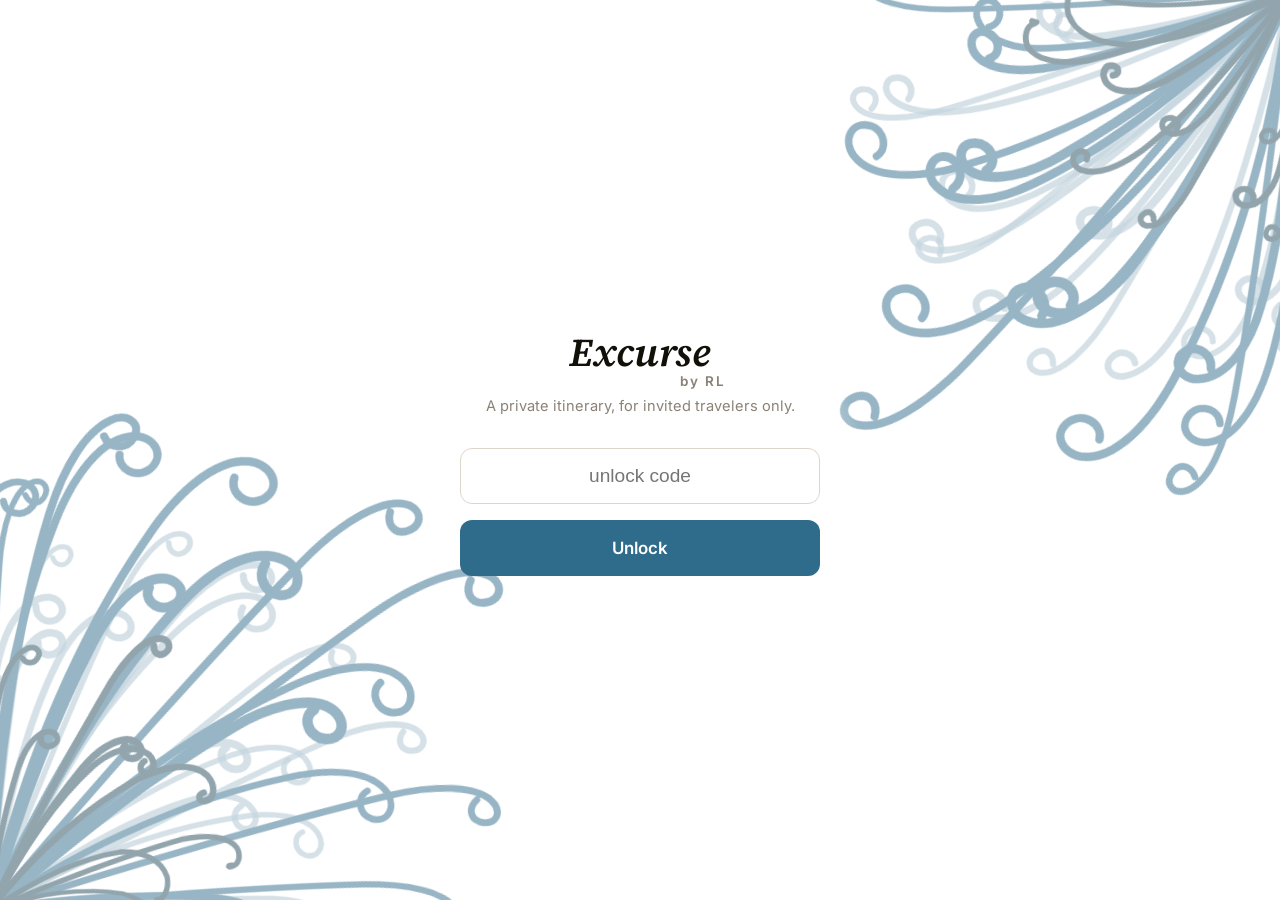
==== commit 6a952c1a: "deploy 20260613-2054" ====
--- a/index.html
+++ b/index.html
@@ -17,7 +17,7 @@
 @font-face{font-family:"Archivo";src:url("./fonts/archivo-var.woff2") format("woff2");font-weight:100 900;font-display:swap}
 </style>
   <script type="module" crossorigin src="./assets/index-BIRwolIr.js"></script>
-  <link rel="stylesheet" crossorigin href="./assets/style-h0YQQDwy.css">
+  <link rel="stylesheet" crossorigin href="./assets/style-BOn7aQC_.css">
 </head>
 <body>
 <div id="root"></div>
--- a/assets/style-BOn7aQC_.css
+++ b/assets/style-BOn7aQC_.css
@@ -0,0 +1,2 @@
+*{-webkit-tap-highlight-color:transparent}:root{--paper:#faf7f2;--paper-deep:#f1ece2;--ink:#1c1915;--ink-soft:#575046;--ink-faint:#8b8276;--line:#dcd5c9;--trip-accent:#2f6b8a;--on-accent:#fff;--call-ahead:#9a6a1b;--breaking:#ae352c;--confirmed:#2f6b4d;--font-ui:"Inter",system-ui,-apple-system,sans-serif;--font-voice:"Source Serif 4",Georgia,serif;--font-display:"Archivo",var(--font-ui);--fs-caption:.75rem;--fs-meta:.8125rem;--fs-body:.9375rem;--fs-emph:1.0625rem;--fs-title:1.25rem;--fs-day:1.5rem;--fs-display:2rem;--fs-clock:2.75rem;--fs-input:max(16px, var(--fs-meta));--lh-tight:1.2;--lh-body:1.45;--s1:4px;--s2:8px;--s3:12px;--s4:16px;--s5:24px;--s6:40px;--s7:64px;--tap:48px;--r-card:12px;--r-sheet:20px;--r-chip:999px;--shadow-sheet:0 -8px 32px #1c191529;--t-micro:.14s;--t-state:.24s;--t-trans:.42s;--t-set:.7s;--ease-out:cubic-bezier(.2,.8,.2,1);--ease-cam:cubic-bezier(.45,0,.15,1);--z-thread:10;--z-pocket:50;--z-overlay:60;--z-veil:100;--bg:var(--paper);--fg:var(--ink)}[data-mode=dream]{--bg:#161826;--fg:#eceaf2;--ember:#e27840}[data-mode=shape]{--bg:var(--paper);--fg:var(--ink)}[data-mode=field]{--bg:#fff;--fg:#111009}[data-mode=field][data-theme=dark]{--bg:#121110;--fg:#f4f1ea;--call-ahead:#e6a84f}[data-mode=afterglow]{--bg:#f7efe3;--fg:#231a12;--ember:#b5722b}html[data-mode=field]{font-size:112.5%}.num{font-variant-numeric:tabular-nums}.voice{font-family:var(--font-voice);font-style:italic}.display{font-family:var(--font-display);font-weight:600;font-stretch:75%}@media (prefers-reduced-motion:reduce){:root{--t-micro:0s;--t-state:80ms;--t-trans:80ms;--t-set:80ms}}html[data-palette=la-summer]{--bg:#fbf1e3;--fg:#2a2118;--ink-faint:#a08c72;--ink-soft:#6b5b45;--line:#efe3cc;--paper-deep:#f3e6d0;--trip-accent:#a05a22}html[data-palette=la-summer][data-theme=dark]{--bg:#201a12;--fg:#f4ead9;--ink-faint:#a8917a;--ink-soft:#d6c3a8;--line:#3a2f22;--paper-deep:#2a2318;--trip-accent:#c98d52}html[data-palette=pacific]{--bg:#f4f6f2;--fg:#1a211d;--ink-faint:#7e8b82;--ink-soft:#4e5c53;--line:#dde4dc;--paper-deep:#e9efe7;--trip-accent:#3f7464}html[data-palette=pacific][data-theme=dark]{--bg:#161b18;--fg:#e2eae4;--ink-faint:#8a9990;--ink-soft:#b4c4ba;--line:#2c3630;--paper-deep:#1e2520;--trip-accent:#7fa795}html[data-palette=golden-hour]{--bg:#fcead4;--fg:#2b1d0e;--ink-faint:#a98b62;--ink-soft:#7a5c38;--line:#f0d9b7;--paper-deep:#f6e0c2;--trip-accent:#c2571b}html[data-palette=golden-hour][data-theme=dark]{--bg:#221409;--fg:#f4e3cc;--ink-faint:#b08a5f;--ink-soft:#d6b894;--line:#44301c;--paper-deep:#2c1d10;--trip-accent:#e78a45}html[data-palette=marine-layer]{--bg:#eff2f4;--fg:#1c2226;--ink-faint:#8a969e;--ink-soft:#51606b;--line:#dce3e8;--paper-deep:#e4eaee;--trip-accent:#4a7186}html[data-palette=marine-layer][data-theme=dark]{--bg:#14181b;--fg:#e4eaee;--ink-faint:#8fa0ab;--ink-soft:#b9c7d1;--line:#2a3339;--paper-deep:#1c2226;--trip-accent:#7fa4b9}html[data-palette=matcha]{--bg:#f3f4e8;--fg:#20241a;--ink-faint:#939a7e;--ink-soft:#5c6648;--line:#e2e5ce;--paper-deep:#eaedda;--trip-accent:#5f7a3d}html[data-palette=matcha][data-theme=dark]{--bg:#181b12;--fg:#e9eddc;--ink-faint:#99a284;--ink-soft:#c2ccab;--line:#303626;--paper-deep:#21251a;--trip-accent:#97b264}html[data-palette=ktown-neon]{--bg:#fbeff4;--fg:#241318;--ink-faint:#a4798b;--ink-soft:#6e4356;--line:#f2dce6;--paper-deep:#f6e3ec;--trip-accent:#c2347e}html[data-palette=ktown-neon][data-theme=dark]{--bg:#150a10;--fg:#f6e4ee;--ink-faint:#a77e92;--ink-soft:#d3a8bf;--line:#3a2230;--paper-deep:#20121a;--trip-accent:#f056a8}html[data-palette=paper][data-theme=dark]{--bg:#1b1916;--fg:#efeae2;--ink-faint:#9a9184;--ink-soft:#c9c0b2;--line:#332f29;--paper-deep:#242019;--trip-accent:#c9a06a}html[data-typestyle=editorial]{--font-display:Georgia,"Iowan Old Style","Times New Roman",serif}html[data-typestyle=editorial] .display{font-weight:600;font-stretch:100%}html[data-typestyle=soft]{--font-display:var(--font-ui);--r-card:16px}html[data-typestyle=soft] .display{letter-spacing:-.01em;font-weight:700;font-stretch:100%}html[data-ts=large]{font-size:115%}html[data-mode=field][data-ts=large]{font-size:126%}*{box-sizing:border-box;min-width:0}html,body{margin:0}body{background:var(--bg);color:var(--fg);font-family:var(--font-ui);font-size:var(--fs-body);line-height:var(--lh-body);overflow-wrap:break-word}button{font:inherit;color:inherit;cursor:pointer;min-height:var(--tap);background:0 0;border:0;padding:0}a{color:inherit}:focus-visible{outline:2px solid var(--trip-accent);outline-offset:2px;border-radius:4px}.page{max-width:560px;padding:var(--s3) var(--s4) calc(96px + env(safe-area-inset-bottom));margin:0 auto}.pagehead{padding:var(--s4) 0 var(--s2);justify-content:space-between;align-items:baseline;display:flex}.pagehead .display{font-size:var(--fs-display)}.pagehead .sub{color:var(--ink-faint);font-size:var(--fs-meta)}.greet{padding:var(--s4) 0 var(--s2)}.greet h1{font-size:var(--fs-day);font-weight:600;line-height:var(--lh-tight);margin:0}.greet .sub{color:var(--ink-faint);font-size:var(--fs-meta);margin-top:var(--s1)}.tabbar{bottom:auto;left:0;right:0;top:var(--vvh,100dvh);z-index:var(--z-pocket);background:var(--bg);border-top:1.5px solid var(--line);padding:var(--s2) var(--s2) max(6px, calc(env(safe-area-inset-bottom) - 16px));justify-content:space-around;align-items:stretch;display:flex;position:fixed;transform:translateY(-100%)}.tabbar .tab{font-size:var(--fs-caption);color:var(--ink-faint);border-radius:var(--r-card);flex-direction:column;flex:1;align-items:center;gap:2px;display:flex}.tabbar .tab svg{width:22px;height:22px}.tabbar .tab[aria-selected=true]{color:var(--trip-accent);font-weight:600}.tabbar .wallet-btn{background:var(--trip-accent);width:58px;height:58px;color:var(--on-accent);box-shadow:var(--shadow-sheet);border:3px solid var(--bg);border-radius:50%;flex:none;justify-content:center;align-items:center;margin-top:-26px;display:flex}.tabbar .wallet-btn svg{width:26px;height:26px}.hero{border:1.5px solid var(--line);border-radius:var(--r-card);padding:var(--s5);margin-top:var(--s3);background:var(--bg)}.hero .leaveby{font-size:var(--fs-caption);letter-spacing:.1em;color:var(--trip-accent);font-weight:600}.hero .clock{font-size:var(--fs-clock);margin:var(--s1) 0;line-height:1.05}.hero .in{color:var(--ink-faint);font-size:var(--fs-meta)}.hero h2{font-size:var(--fs-title);margin:var(--s3) 0 var(--s1);font-weight:600;line-height:var(--lh-tight)}.hero .fact{color:var(--ink-soft)}.hero .ring-row{align-items:center;gap:var(--s4);justify-content:space-between;display:flex}.meanwhile{margin-top:var(--s4);color:var(--ink-faint);font-size:var(--fs-meta);text-align:left;width:100%;padding:var(--s2) 0}.later{margin-top:var(--s5)}.later .lbl,.seclbl,.set-group .lbl{font-size:var(--fs-caption);letter-spacing:.1em;color:var(--ink-soft);text-transform:uppercase;margin-bottom:var(--s3);align-items:center;gap:10px;font-weight:600;display:flex}.later .lbl:before,.seclbl:before,.set-group .lbl:before{content:"";background:var(--trip-accent);border-radius:2px;flex:none;width:3px;height:13px}.later .lbl:after,.seclbl:after,.set-group .lbl:after{content:"";background:linear-gradient(to right,var(--line),transparent);flex:1;height:1px}.seclbl .wip{flex:none}.later .row{gap:var(--s3);padding:var(--s3) 0;border-top:1px solid var(--line);text-align:left;align-items:baseline;width:100%;display:flex}.later .row .t{color:var(--ink-faint);min-width:72px;font-size:var(--fs-meta);flex:none}.daychips{gap:var(--s2);padding:var(--s2) 0 var(--s3);scrollbar-width:none;display:flex;overflow-x:auto}.daychips::-webkit-scrollbar{display:none}.daychips button{border:1.5px solid var(--line);min-width:56px;height:56px;font-weight:600;font-size:var(--fs-emph);border-radius:50%;flex:none;justify-content:center;align-items:center;display:flex}.daychips button[aria-selected=true]{background:var(--trip-accent);color:var(--on-accent);border-color:var(--trip-accent)}.daychips button .d{font-size:var(--fs-caption);font-weight:400;display:block}.dayhead{--dayback-opacity:.12;--dayback-bleed:16px;--dayback-fade-x:60%;--dayback-fade-y:88%;--dayback-shift-y:-6%;--dayback-saturate:0;--dayback-contrast:1;isolation:isolate;padding:var(--s2) 0;position:relative;overflow:hidden}.dayback{inset:calc(-1 * var(--dayback-bleed));z-index:0;pointer-events:none;-webkit-mask-image:radial-gradient(120% 100% at 50% calc(50% + var(--dayback-shift-y)), #000 0%, #000000a6 var(--dayback-fade-x), transparent var(--dayback-fade-y)), linear-gradient(180deg, #000 0%, #000000d9 60%, transparent 100%);-webkit-mask-composite:source-in;-webkit-mask-image:radial-gradient(120% 100% at 50% calc(50% + var(--dayback-shift-y)), #000 0%, #000000a6 var(--dayback-fade-x), transparent var(--dayback-fade-y)), linear-gradient(180deg, #000 0%, #000000d9 60%, transparent 100%);mask-image:radial-gradient(120% 100% at 50% calc(50% + var(--dayback-shift-y)), #000 0%, #000000a6 var(--dayback-fade-x), transparent var(--dayback-fade-y)), linear-gradient(180deg, #000 0%, #000000d9 60%, transparent 100%);position:absolute;-webkit-mask-repeat:no-repeat;mask-repeat:no-repeat;-webkit-mask-composite:source-in;mask-composite:intersect}.dayback img{object-fit:cover;width:100%;height:100%;opacity:var(--dayback-opacity);filter:url(#lineart) saturate(var(--dayback-saturate)) contrast(var(--dayback-contrast));display:block}.dayhead>.display,.dayhead>.brief,.dayhead>.daytheme,.dayhead>.daymeta,.dayhead>.dm-open{z-index:1;position:relative}.dayhead .display{font-size:var(--fs-day)}.brief{color:var(--ink-faint);font-size:var(--fs-meta);margin-top:var(--s1)}.card{border:1.5px solid var(--line);border-radius:var(--r-card);margin:var(--s3) 0;background:var(--bg)}.card.single{border-style:dashed}.card.backupghost{opacity:.8;border-style:dashed;width:94%;margin-left:auto}.card.freeform{background:var(--paper-deep);border-style:none}.card.past{opacity:.55}.card>summary{padding:var(--s4);cursor:pointer;min-height:var(--tap);list-style:none;position:relative}.card>summary::-webkit-details-marker{display:none}.card>summary:after{content:"";right:var(--s4);border-right:1.5px solid var(--ink-faint);border-bottom:1.5px solid var(--ink-faint);width:8px;height:8px;transition:transform var(--t-micro);position:absolute;top:calc(50% - 4px);transform:rotate(45deg)}.card[open]>summary:after{transform:rotate(225deg)}.meta-row{gap:var(--s2);font-size:var(--fs-meta);color:var(--ink-faint);padding-right:var(--s5);flex-wrap:wrap;align-items:baseline;display:flex}.card h3{margin:var(--s1) 0 0;font-size:var(--fs-emph);font-weight:600;line-height:var(--lh-tight);padding-right:var(--s5)}.card.struck h3{color:var(--ink-faint);text-decoration:line-through}.card .fact{color:var(--ink-soft);font-size:var(--fs-meta);margin-top:var(--s1)}.card .body{padding:0 var(--s4) var(--s4)}.voiceline{text-align:left;width:100%;color:var(--ink-soft);font-size:var(--fs-emph);padding:var(--s2) 0;line-height:var(--lh-body);display:block}.voiceline.clamped{-webkit-line-clamp:2;-webkit-box-orient:vertical;display:-webkit-box;overflow:hidden}.lrow{gap:var(--s2);margin:var(--s2) 0;font-size:var(--fs-meta);color:var(--ink-soft);display:flex}.lrow .k{color:var(--ink-faint);flex:none;min-width:72px}.headsup{margin:var(--s2) 0;font-size:var(--fs-meta);color:var(--ink-soft)}.actchips{gap:var(--s2);margin-top:var(--s3);flex-wrap:wrap;display:flex}.chip{border:1.5px solid var(--line);border-radius:var(--r-chip);padding:var(--s2) var(--s4);font-size:var(--fs-meta);min-height:var(--tap);background:var(--bg);align-items:center;text-decoration:none;display:inline-flex}.chip.primary{background:var(--trip-accent);color:var(--on-accent);border-color:var(--trip-accent)}.chip.callahead{border-color:var(--call-ahead);color:var(--call-ahead)}.receipts{margin-top:var(--s3);font-size:var(--fs-caption);color:var(--ink-faint)}.fork-tag{font-size:var(--fs-caption);letter-spacing:.06em;color:var(--trip-accent)}.pocket-tag{font-size:var(--fs-caption);letter-spacing:.06em;color:var(--ink-faint)}.option{border:1px solid var(--line);border-radius:var(--r-card);padding:var(--s3);margin:var(--s2) 0}.option .read{font-size:var(--fs-meta);color:var(--ink-soft);font-family:var(--font-voice);font-style:italic}.option .tr{font-size:var(--fs-caption);color:var(--ink-faint);margin-top:var(--s1)}.flap{border:1px dashed var(--line);border-left:3px solid var(--line);border-radius:0 var(--r-card) var(--r-card) 0;margin:0 0 var(--s3) var(--s4);background:var(--paper-deep)}.flap>summary{padding:var(--s3) var(--s4);font-size:var(--fs-meta);color:var(--ink-faint);cursor:pointer;min-height:var(--tap);align-items:center;list-style:none;display:flex}.flap>summary::-webkit-details-marker{display:none}.flap .g-ent{padding:var(--s3) var(--s4);border-top:1px solid var(--line)}.flap .g-ent .nm{font-weight:600;font-size:var(--fs-meta)}.flap .g-ent .hrs{color:var(--trip-accent);font-size:var(--fs-caption);margin-left:var(--s2)}.flap .g-ent .why{font-size:var(--fs-meta);color:var(--ink-soft)}.dayrail{padding-left:var(--s5);position:relative}.dayrail:before{content:"";background:var(--line);width:1.5px;position:absolute;top:0;bottom:0;left:9px}.railnode{background:var(--bg);border:1.5px solid var(--ink-faint);border-radius:50%;width:13px;height:13px;margin-top:26px;position:absolute;left:3px}.railnode.decision{border-color:var(--trip-accent);border-radius:2px;transform:rotate(45deg)}.railnode.backupn{border-style:dotted}.wsheet-scrim{height:var(--vvh,100dvh);z-index:var(--z-overlay);opacity:0;pointer-events:none;transition:opacity var(--t-state);background:#00000059;position:fixed;top:0;bottom:0;left:0;right:0}.wsheet-scrim.open{opacity:1;pointer-events:auto}.wsheet{bottom:auto;left:0;right:0;top:var(--vvh,100dvh);z-index:var(--z-overlay);background:var(--paper-deep);border-radius:var(--r-sheet) var(--r-sheet) 0 0;box-shadow:var(--shadow-sheet);border-bottom:72px solid var(--paper-deep);transition:transform var(--t-trans) var(--ease-out);max-height:calc(var(--vvh,100dvh) * .9);flex-direction:column;display:flex;position:fixed;transform:translateY(2%)}.wsheet.open{transform:translateY(calc(72px - 100%))}.wsheet .whead{padding:var(--s4) var(--s5) var(--s2);justify-content:space-between;align-items:center;display:flex}.wsheet .whead .display{font-size:var(--fs-title)}.wsheet .whead button{color:var(--ink-faint);font-size:var(--fs-meta);padding:0 var(--s2)}.wstack{padding:var(--s3) var(--s4) calc(var(--s6) + env(safe-area-inset-bottom));overflow:auto}.wcard{border-radius:var(--r-card);background:var(--bg);border:1.5px solid var(--line);margin-top:calc(-1 * var(--s7) + 14px);text-align:left;width:100%;transition:margin var(--t-state) var(--ease-out);padding:0;display:block;overflow:hidden;box-shadow:0 -4px 16px #1c19151a}.wstack .wcard:first-child{margin-top:0}.wcard .band{background:var(--trip-accent);height:6px}.wcard.k-stay .band{background:var(--confirmed)}.wcard.k-car .band{background:var(--call-ahead)}.wcard.k-policy .band{background:var(--ink-faint)}.wcard.k-other .band{background:var(--ink-soft)}.wcard .wface{padding:var(--s4) var(--s5) var(--s5)}.wcard .kind{font-size:var(--fs-caption);color:var(--ink-faint);letter-spacing:.08em;text-transform:uppercase}.wcard .nm{font-weight:600;font-size:var(--fs-emph);line-height:var(--lh-tight);margin-top:2px}.wcard .peek{color:var(--ink-faint);font-size:var(--fs-meta);white-space:nowrap;text-overflow:ellipsis;margin-top:2px;overflow:hidden}.wcard.active,.wcard.active~.wcard{margin-top:var(--s3)}.wbody{padding:0 var(--s5) var(--s5)}.wbody .bigcode{font-size:var(--fs-display);font-family:var(--font-display);letter-spacing:.04em;padding:var(--s2) 0 var(--s3);text-align:left;word-break:break-all;width:100%;font-weight:600;font-stretch:75%}.wbody .bigcode.copied{color:var(--confirmed)}.wbody .note{font-size:var(--fs-body);color:var(--ink-soft);padding:var(--s2) 0}.wbody .row{gap:var(--s3);padding:var(--s2) 0;border-top:1px solid var(--line);font-size:var(--fs-meta);display:flex}.wbody .row .k{color:var(--ink-faint);flex:none;width:108px}.wbody .row .v{flex:1}.seg{gap:var(--s1);background:var(--paper-deep);border-radius:var(--r-chip);margin:var(--s2) 0 var(--s4);scrollbar-width:none;padding:4px;display:flex;overflow-x:auto}.seg::-webkit-scrollbar{display:none}.seg button{white-space:nowrap;border-radius:var(--r-chip);padding:var(--s2) var(--s4);font-size:var(--fs-meta);flex:1;min-height:40px}.seg button[aria-selected=true]{background:var(--bg);font-weight:600;box-shadow:0 1px 4px #1c19151f}.seg .badge{font-size:var(--fs-caption);color:var(--ink-faint);margin-left:6px}.demand{border:1.5px solid var(--line);border-radius:var(--r-card);padding:var(--s4);margin:var(--s3) 0}.demand .nm{font-weight:600;font-size:var(--fs-emph)}.demand .why{color:var(--ink-soft);font-size:var(--fs-meta);margin:var(--s1) 0 var(--s3)}.slotrow{align-items:center;gap:var(--s3);margin:var(--s2) 0;display:flex}.slotrow .k{font-size:var(--fs-caption);letter-spacing:.06em;text-transform:uppercase;color:var(--trip-accent);flex:none;width:88px}.slotrow input{border:0;border-bottom:1.5px solid var(--line);color:var(--fg);font:inherit;font-size:var(--fs-input);padding:var(--s2) 2px;min-height:var(--tap);background:0 0;border-radius:0;flex:1}.slotrow input:focus{border-bottom-color:var(--trip-accent);outline:none}.slotrow input::placeholder{color:var(--ink-faint);font-style:italic}.pcat{margin:var(--s4) 0}.pcat .ph{justify-content:space-between;align-items:baseline;display:flex}.pcat .ph .nm{font-weight:600}.pcat .prog{font-size:var(--fs-caption);color:var(--ink-faint);border:1px solid var(--line);border-radius:var(--r-chip);padding:2px 10px}.pcat .prog.done{color:var(--confirmed);border-color:var(--confirmed)}.checkrow{gap:var(--s3);padding:var(--s3) 0;border-top:1px solid var(--line);align-items:flex-start;display:flex}.checkrow input{width:22px;height:22px;accent-color:var(--trip-accent);flex:none;margin-top:2px}.checkrow label,.checkrow .le-textwrap{flex:1}.checkrow .why{color:var(--ink-faint);font-size:var(--fs-caption);display:block}.checkrow.done label{color:var(--ink-faint)}.checkrow.done .main{text-decoration:line-through}.le-text{-webkit-line-clamp:2;-webkit-box-orient:vertical;display:-webkit-box;overflow:hidden}.le-text.full{display:block}.le-more{color:var(--trip-accent);font-size:var(--fs-caption);padding:var(--s1) 0;min-height:0}.le-due{color:var(--call-ahead);font-size:var(--fs-caption)}.donewrap{margin-top:var(--s5)}.donewrap>summary{cursor:pointer;color:var(--ink-faint);font-size:var(--fs-meta);padding:var(--s3) 0;min-height:var(--tap);align-items:center;gap:var(--s2);list-style:none;display:flex}.donewrap>summary::-webkit-details-marker{display:none}.emptystate{border:1.5px dashed var(--line);border-radius:var(--r-card);padding:var(--s5);color:var(--ink-faint);text-align:center;margin:var(--s4) 0}.pastefield{border:1.5px solid var(--line);border-radius:var(--r-card);background:var(--bg);width:100%;color:var(--fg);font:inherit;font-size:var(--fs-input);padding:var(--s4);min-height:88px}.set-group{margin:var(--s5) 0}.set-group .lbl{font-size:var(--fs-caption);letter-spacing:.08em;text-transform:uppercase;color:var(--ink-faint);margin-bottom:var(--s2)}.set-row{gap:var(--s2);flex-wrap:wrap;display:flex}.set-row button,.set-row a{border:1.5px solid var(--line);border-radius:var(--r-chip);padding:var(--s2) var(--s4);font-size:var(--fs-meta);align-items:center;gap:var(--s2);min-height:var(--tap);background:var(--bg);text-decoration:none;display:inline-flex}.set-row [aria-pressed=true]{border-color:var(--trip-accent);color:var(--trip-accent);font-weight:600}.swatch{border:1px solid var(--line);border-radius:50%;flex:none;width:16px;height:16px}.veil{z-index:var(--z-veil);background:var(--bg);padding:var(--s5);text-align:center;justify-content:center;align-items:center;display:flex;position:fixed;top:0;bottom:0;left:0;right:0;overflow:hidden}.veil .box{z-index:2;width:min(360px,92vw);position:relative}.veil .box:before{content:"";z-index:-1;background:radial-gradient(closest-side,var(--bg) 55%,transparent);position:absolute;top:-12%;bottom:-12%;left:-12%;right:-12%}.veil h1{font-size:var(--fs-display);margin:0 0 var(--s2)}.veil p{color:var(--ink-faint);font-size:var(--fs-meta)}.veil input{border:1.5px solid var(--line);border-radius:var(--r-card);width:100%;padding:var(--s4);font-size:var(--fs-emph);background:var(--bg);color:var(--fg);text-align:center;margin:var(--s4) 0}.veil .go{background:var(--trip-accent);width:100%;color:var(--on-accent);border-radius:var(--r-card);padding:var(--s4);font-weight:600}.veil.err .box{animation:shake var(--t-micro) 1}@keyframes shake{25%{transform:translate(-6px)}75%{transform:translate(6px)}}.lens-grid{gap:var(--s3);margin-top:var(--s4);flex-wrap:wrap;justify-content:center;display:flex}.lens-grid button{border:1.5px solid var(--line);border-radius:var(--r-chip);padding:var(--s3) var(--s5);font-size:var(--fs-emph)}.sect{margin:var(--s3) 0}.sect h4{font-size:var(--fs-caption);letter-spacing:.1em;text-transform:uppercase;color:var(--trip-accent);margin:0 0 var(--s1);border-bottom:1.5px solid var(--line);padding-bottom:3px;font-weight:600;display:inline-block}.sect p{margin:var(--s1) 0;color:var(--ink-soft);font-size:var(--fs-meta);line-height:var(--lh-body)}.card h3,.demand .nm,.pcat .ph .nm,.wcard .nm,.hero h2,.greet h1{font-family:var(--font-display);font-stretch:75%}html[data-typestyle=editorial] .card h3,html[data-typestyle=editorial] .demand .nm,html[data-typestyle=editorial] .pcat .ph .nm,html[data-typestyle=editorial] .wcard .nm,html[data-typestyle=editorial] .hero h2,html[data-typestyle=editorial] .greet h1{font-stretch:100%}html[data-typestyle=soft] .card h3,html[data-typestyle=soft] .demand .nm,html[data-typestyle=soft] .pcat .ph .nm,html[data-typestyle=soft] .wcard .nm,html[data-typestyle=soft] .hero h2,html[data-typestyle=soft] .greet h1{letter-spacing:-.01em;font-stretch:100%}.wcard{border-radius:var(--r-card) var(--r-card) 0 0;margin-top:-15px;box-shadow:0 -5px 12px -7px #00000029}.wstack .wcard:first-child{box-shadow:none;margin-top:0}.wstack .wcard:last-child{border-radius:var(--r-card) var(--r-card) var(--r-card) var(--r-card)}.wcard .wface{justify-content:space-between;align-items:center;gap:var(--s3);text-align:left;width:100%;min-height:var(--tap);padding:var(--s2) var(--s5) calc(var(--s5) + var(--s2));display:flex}.wcard .wface .nm{font-size:var(--fs-body);white-space:nowrap;text-overflow:ellipsis;margin:0;overflow:hidden}.wcard .wface .kind{font-size:var(--fs-caption);flex:none}.wcard.active{border-radius:var(--r-card);margin-bottom:var(--s2);margin:var(--s3) 0}.wcard.active+.wcard{margin-top:var(--s3)}.wsect{font-size:var(--fs-caption);letter-spacing:.1em;text-transform:uppercase;color:var(--trip-accent);margin:var(--s4) 0 var(--s1);border-bottom:1.5px solid var(--line);padding-bottom:3px;font-weight:600;display:inline-block}.seg button{justify-content:center;align-items:center;gap:6px;display:inline-flex}.segbadge{background:var(--line);color:var(--ink-soft);border-radius:var(--r-chip);font-size:var(--fs-caption);padding:4px 8px;line-height:1}.seg button[aria-selected=true] .segbadge{background:var(--trip-accent);color:var(--on-accent)}.le-body{flex:1;min-width:0}.le-foot{margin-top:var(--s1);justify-content:space-between;align-items:center;display:flex}.le-chev{width:40px;min-height:32px;color:var(--ink-faint);justify-content:flex-start;align-items:center;display:flex}.le-chev svg{transition:transform var(--t-micro)}.le-chev.open svg{transform:rotate(180deg)}.le-due{color:var(--call-ahead);font-size:var(--fs-caption);margin-left:auto}.hint{color:var(--ink-faint);font-size:var(--fs-meta);margin:var(--s1) 0 var(--s3)}.slotrow{align-items:flex-start}.slotrow .k .rec{color:var(--ink-faint);text-transform:none;letter-spacing:0}.chipfield{align-items:center;gap:var(--s1);min-height:var(--tap);border-bottom:1.5px solid var(--line);padding-bottom:var(--s2);flex-wrap:wrap;flex:1;display:flex}.fitchip{border:1px solid var(--line);background:var(--paper-deep);border-radius:8px;align-items:center;max-width:100%;display:inline-flex}.fitchip-main{font-size:var(--fs-meta);text-align:left;min-height:32px;padding:6px 10px}.fitchip.open{border-color:var(--breaking)}.fitchip-x{min-height:32px;color:var(--breaking);font-size:var(--fs-emph);padding:0 10px}.fitplus{color:var(--trip-accent);font-size:var(--fs-meta);min-height:32px;padding:4px 8px}.fitadd{border:0;border-bottom:1.5px solid var(--trip-accent);color:var(--fg);font:inherit;font-size:var(--fs-input);background:0 0;border-radius:0;min-width:130px;padding:4px 2px}.fitadd:focus{outline:none}.wip{border:1px dashed var(--call-ahead);color:var(--call-ahead);border-radius:var(--r-chip);margin-left:var(--s2);letter-spacing:.04em;text-transform:none;padding:2px 8px;font-size:10px;font-weight:400}.wpeek{align-items:center;gap:var(--s3);text-align:left;border:1.5px solid var(--line);border-radius:var(--r-card);width:100%;padding:var(--s4);background:var(--bg);display:flex}.wpeek .kind{font-size:var(--fs-caption);color:var(--trip-accent);letter-spacing:.08em;text-transform:uppercase;flex:none}.wpeek .nm{white-space:nowrap;text-overflow:ellipsis;flex:1;min-width:0;font-weight:600;overflow:hidden}.wpeek .code{color:var(--ink-faint);font-size:var(--fs-meta);flex:none}.progressbar{background:var(--paper-deep);border:1px solid var(--line);border-radius:3px;height:6px;display:block;overflow:hidden}.progressbar i{background:var(--trip-accent);height:100%;display:block}.le-note{color:var(--ink-faint);font-size:var(--fs-meta);margin-top:var(--s2);line-height:var(--lh-body);display:block}.veil,.splash{padding-top:calc(var(--s5) + env(safe-area-inset-top))}.splash{z-index:var(--z-veil);background:var(--bg);text-align:center;justify-content:center;align-items:center;display:flex;position:fixed;top:0;bottom:0;left:0;right:0;overflow:hidden}.splash-box{z-index:2;padding:var(--s6) var(--s5);animation:rise var(--t-set) var(--ease-out) both;position:relative}.splash-box:before{content:"";z-index:-1;background:radial-gradient(closest-side,var(--bg) 52%,transparent);position:absolute;top:-14%;bottom:-14%;left:-14%;right:-14%}.splash-mark{font-family:var(--font-voice);color:var(--trip-accent);font-style:italic;font-size:var(--fs-title);letter-spacing:.05em;margin-bottom:var(--s4)}.splash-box h1{font-family:var(--font-voice);letter-spacing:-.01em;margin:0;font-size:max(2.4rem,min(9vw,3.2rem));font-style:italic;font-weight:620;line-height:1.08}.splash-dates{color:var(--ink-soft);margin-top:var(--s3);font-size:var(--fs-meta);letter-spacing:.16em;text-transform:uppercase}.splash-welcome{color:var(--trip-accent);font-size:var(--fs-title);margin-top:var(--s4)}@keyframes rise{0%{opacity:0;transform:translateY(14px)}to{opacity:1;transform:none}}.veil h1{font-family:var(--font-voice);letter-spacing:-.01em;font-size:2.2rem;font-style:italic;font-weight:620;font-stretch:100%}.frond{--base:0deg;--fsz:min(120vw,600px);width:var(--fsz);z-index:1;fill:none;height:auto;stroke:var(--trip-accent);opacity:.5;left:calc(var(--fsz) * -.05 - 10px);bottom:calc(var(--fsz) * -.05 - 10px);transform:rotate(var(--base));transform-origin:5% 95%;animation:frondenter 1.2s var(--ease-out) both,frondsway 6s ease-in-out 2.2s infinite alternate;position:absolute}.frond.flip{--base:180deg;bottom:auto;left:auto;right:calc(var(--fsz) * -.05 - 10px);top:calc(var(--fsz) * -.05 - 10px);transform-origin:50%}.frond .leaf{stroke-linecap:round;opacity:0;animation:leafin .42s var(--ease-out) both;animation-delay:var(--d)}.frond .leafw{transform-box:view-box;transform-origin:8px 152px;transform:rotate(var(--rot)) scale(var(--ls,1))}.frond .leafw.back .leaf{opacity:0;stroke:color-mix(in srgb,var(--trip-accent) 55%,var(--bg) 45%);animation:leafin-back .42s var(--ease-out) both;animation-delay:var(--d)}@keyframes leafin-back{to{opacity:.75}}.frond .leafw.fore .leaf{stroke-width:3px;opacity:0;stroke:color-mix(in srgb,var(--trip-accent) 62%,var(--fg) 38%);animation:leafin .42s var(--ease-out) both;animation-delay:var(--d)}@keyframes leafin{to{opacity:1}}@keyframes frondenter{0%{transform:rotate(calc(var(--base) - 8deg)) scale(.55);opacity:0}}@keyframes frondsway{0%{transform:rotate(var(--base))}to{transform:rotate(calc(var(--base) + 1.6deg))}}@media (prefers-reduced-motion:reduce){.frond{opacity:.5;animation:none}.frond .leafw,.frond .leaf{opacity:1;animation:none}.splash-box{animation:none}}.timeshift{justify-content:center;align-items:center;gap:var(--s4);margin-top:var(--s2);color:var(--ink-faint);display:flex}.timeshift button{min-width:44px;min-height:36px;font-size:var(--fs-emph);color:var(--ink-faint)}.timeshift button:disabled{opacity:.25}.timeshift .backnow{font-size:var(--fs-caption);color:var(--trip-accent);min-width:auto}.daytheme{font-size:var(--fs-emph);color:var(--ink-soft);margin-top:var(--s2)}.daymeta{gap:var(--s4);margin-top:var(--s2);font-size:var(--fs-caption);letter-spacing:.06em;text-transform:uppercase;color:var(--ink-faint);flex-wrap:wrap;display:flex}.seg button{padding:var(--s2) var(--s4);flex:none}.slotrow .k{flex-direction:column;gap:2px;width:88px;display:flex}.slotrow .k .rec{font-size:var(--fs-caption);color:var(--ink-faint);letter-spacing:0;text-transform:none}.demand>summary,.pcat>summary{cursor:pointer;justify-content:space-between;align-items:center;gap:var(--s3);min-height:var(--tap);list-style:none;display:flex}.demand>summary::-webkit-details-marker{display:none}.pcat>summary::-webkit-details-marker{display:none}.demand .dprog{font-size:var(--fs-caption);color:var(--ink-faint);border:1px solid var(--line);border-radius:var(--r-chip);flex:none;padding:3px 10px}.demand .dbody{padding-top:var(--s2)}.pcat>summary{padding:var(--s2) 0}html[data-typestyle=editorial]{--font-ui:Georgia,"Iowan Old Style",serif}html[data-typestyle=editorial] .num,.tabbar{font-family:Inter,system-ui,-apple-system,BlinkMacSystemFont,Segoe UI,Roboto,Noto Sans,Ubuntu,Cantarell,Helvetica Neue,sans-serif}html[data-typestyle=soft]{--font-ui:ui-rounded,"SF Pro Rounded","Inter",system-ui,sans-serif;--font-display:ui-rounded,"SF Pro Rounded","Inter",system-ui,sans-serif;--r-card:18px;--r-sheet:26px}html{background:var(--bg)}html,body{height:var(--vvh,100dvh);overflow:hidden}.appwrap{view-transition-name:page;transition:opacity .28s var(--ease-out);background:var(--bg);height:var(--vvh,100dvh);padding-top:env(safe-area-inset-top);overscroll-behavior:contain;overflow-x:hidden;overflow-y:auto}.veil,.splash{height:var(--vvh,100dvh)}.appwrap.dim{opacity:.6}body:before{content:"";height:env(safe-area-inset-top);z-index:90;pointer-events:none;background:var(--bg);background:color-mix(in srgb,var(--bg) 82%,transparent);-webkit-backdrop-filter:blur(12px);backdrop-filter:blur(12px);position:fixed;top:0;left:0;right:0}.tabbar{view-transition-name:tabbar}::view-transition-old(root){animation:none}::view-transition-new(root){animation:none}::view-transition-old(tabbar){animation:none}::view-transition-new(tabbar){animation:none}.brand{max-width:560px;padding:var(--s2) var(--s4) 2px;color:var(--trip-accent);font-family:var(--font-voice);font-style:italic;font-size:var(--fs-emph);letter-spacing:.04em;view-transition-name:brand;justify-content:flex-end;align-items:center;gap:8px;margin:0 auto;display:flex}.brand svg{opacity:.9;flex:none}::view-transition-old(brand){animation:none}::view-transition-new(brand){animation:none}.brand-word{display:inline-block;position:relative}.byco{font-family:var(--font-ui);letter-spacing:.14em;color:var(--ink-faint);white-space:nowrap;font-size:.5em;font-style:normal;position:absolute;bottom:-.74em;right:0}.veil .byco{font-size:.34em;right:-1.1em}.splash .byco{right:-1.4em}html[data-navdir=forward]::view-transition-new(page){z-index:2;animation:.46s cubic-bezier(.32,.72,0,1) both vt-push-in}html[data-navdir=forward]::view-transition-old(page){animation:.46s cubic-bezier(.32,.72,0,1) both vt-push-under}html[data-navdir=backward]::view-transition-old(page){z-index:2;animation:.46s cubic-bezier(.32,.72,0,1) both vt-pop-out}html[data-navdir=backward]::view-transition-new(page){animation:.46s cubic-bezier(.32,.72,0,1) both vt-pop-reveal}@keyframes vt-push-in{0%{transform:translate(100%)}}@keyframes vt-push-under{to{transform:translate(-30%)}}@keyframes vt-pop-out{to{transform:translate(100%)}}@keyframes vt-pop-reveal{0%{transform:translate(-30%)}}html[data-navdir] .heroin,html[data-morph] .heroin,html[data-navdir] .segin,html[data-morph] .segin,html[data-navdir] .fitchip,html[data-morph] .fitchip{animation:none}html[data-navdir] details::details-content{transition:none}html[data-morph] details::details-content{transition:none}html[data-morph]::view-transition-old(page){animation:.26s cubic-bezier(.4,0,.2,1) both vt-vacate}html[data-morph]::view-transition-new(page){animation:.32s cubic-bezier(.4,0,.2,1) .2s both vt-arrive}@keyframes vt-vacate{to{opacity:0}}@keyframes vt-arrive{0%{opacity:0}}::view-transition-group(morph){z-index:40;animation-duration:.62s;animation-timing-function:cubic-bezier(.45,0,.15,1)}::view-transition-image-pair(morph){animation-duration:.62s}::view-transition-group(morphday){z-index:40;animation-duration:.95s;animation-timing-function:cubic-bezier(.3,0,.08,1)}::view-transition-image-pair(morphday){animation-duration:.95s}::view-transition-old(morphday){width:auto;height:100%;animation:.26s cubic-bezier(.4,0,.2,1) both vt-vacate}::view-transition-new(morphday){width:100%;height:auto;animation:.38s cubic-bezier(.4,0,.2,1) .16s both vt-arrive}::view-transition-old(morph){width:100%;height:auto;animation:.24s cubic-bezier(.4,0,.2,1) both vt-vacate}::view-transition-new(morph){width:100%;height:auto;animation:.34s cubic-bezier(.4,0,.2,1) .14s both vt-arrive}details::details-content{opacity:0;transition:opacity .26s var(--ease-out)}details[open]::details-content{opacity:1}@supports (animation-timing-function:linear(0,1)){.wsheet{transition:transform .9s linear(0,.0238 3.2%,.0858 6.5%,.1733 9.7%,.2757 12.9%,.3846 16.1%,.4933 19.4%,.5969 22.6%,.6921 25.8%,.7767 29%,.8496 32.3%,.9105 35.5%,.9598 38.7%,.9982 41.9%,1.0267 45.2%,1.0467 48.4%,1.0594 51.6%,1.0661 54.8%,1.0681 58.1%,1.0665 61.3%,1.0622 64.5%,1.0563 67.7%,1.0493 71%,1.0419 74.2%,1.0345 77.4%,1.0275 80.6%,1.021 83.9%,1.0152 87.1%,1.0102 90.3%,1.0061 93.5%,1.0027 96.8%,1)}}.wsheet{will-change:transform}.wsheet.open .wcard{animation:cardfan .26s var(--ease-out) both;animation-delay:calc(var(--i,0)*40ms)}@keyframes cardfan{0%{opacity:0;transform:translateY(16px)}}.wcard .wgrow{visibility:hidden;grid-template-rows:0fr;transition:grid-template-rows .56s cubic-bezier(.32,.72,0,1),visibility 0s .56s;display:grid}.wcard .wgrow.open{visibility:visible;grid-template-rows:1fr;transition:grid-template-rows .56s cubic-bezier(.32,.72,0,1),visibility}.wcard .wgrow-in{min-height:0;overflow:hidden}.le-notewrap{transition:grid-template-rows .3s var(--ease-out);grid-template-rows:0fr;display:grid}.le-notewrap.open{grid-template-rows:1fr}.le-notewrap>.le-note{min-height:0;overflow:hidden}.segin{animation:segin .24s var(--ease-out) both}@keyframes segin{0%{opacity:0;transform:translateY(8px)}}.dayroll .dayhead .brief{animation:rollfade .38s var(--ease-out) .75s backwards}.dayroll .dayhead .daytheme{animation:rollfade .42s var(--ease-out) .86s backwards}.dayroll .dayhead .daymeta{animation:rollfade .42s var(--ease-out) .97s backwards}.dayroll .dayhead .dm-open{animation:rollfade .42s var(--ease-out) 1.08s backwards}.dayroll .dayrail>div{animation:rollin .44s var(--ease-cam) backwards;animation-delay:calc(1.06s + min(var(--ri,0), 7) * 65ms)}@keyframes rollin{0%{opacity:0;transform:translateY(-16px)}}@keyframes rollfade{0%{opacity:0;transform:translateY(6px)}}.dayhead .display{width:-webkit-fit-content;width:-moz-fit-content;width:fit-content;font-size:2.1rem}.heroin{animation:heroin .24s var(--ease-out) both}@keyframes heroin{0%{opacity:0;transform:translateY(10px)}}.chip,.daychips button,.seg button,.set-row button,.tabbar .tab,.fitchip-main,.fitplus,.wallet-btn{transition:transform .14s var(--ease-out),background-color .14s var(--ease-out), border-color .14s var(--ease-out),color .14s var(--ease-out)}.chip:active,.daychips button:active,.seg button:active,.set-row button:active,.fitchip-main:active{transform:scale(.94)}.wallet-btn:active{transform:scale(.9)}.checkrow input{transition:transform .14s var(--ease-out)}.checkrow input:active{transform:scale(.85)}.checkrow label .main,.checkrow .le-textwrap .main{transition:color .14s var(--ease-out)}.fitchip{animation:chipin .14s var(--ease-out) both}@keyframes chipin{0%{opacity:0;transform:scale(.8)}}.progressbar i{transition:width .42s var(--ease-out)}.hero svg circle{transition:stroke-dashoffset 1s linear}.splash{transition:opacity .42s var(--ease-out)}.splash.leaving{opacity:0;pointer-events:none}.splash.leaving .splash-box{transition:transform .42s var(--ease-out);transform:translateY(-10px)}.pkoverall{border:1px solid var(--line);border-radius:var(--r-card);background:var(--bg);padding:var(--s3) var(--s4);margin-bottom:var(--s5)}.pkoverall .row{justify-content:space-between;margin-bottom:6px;display:flex}.spark{color:var(--trip-accent);vertical-align:-1px;flex:none;margin-right:6px}.checkrow .rowdel{min-width:36px;min-height:32px;color:var(--ink-faint);font-size:var(--fs-emph)}@media (prefers-reduced-motion:reduce){::view-transition-old(*){animation:none!important}::view-transition-new(*){animation:none!important}details::details-content{transition:none}.wsheet{transition:none}.wsheet.open .wcard,.heroin,.fitchip{animation:none}.appwrap,.progressbar i,.hero svg circle{transition:none}}.daymap{height:var(--vvh,100dvh);z-index:95;animation:dmrise .24s var(--ease-out) both;background:#141b28;position:fixed;top:0;bottom:0;left:0;right:0}@keyframes dmrise{0%{transform:translateY(10px)}}@keyframes dmfade{0%{opacity:0}}.daymap .dm-map{opacity:0;width:100%;height:100%;transition:opacity .9s var(--ease-out);position:absolute;top:0;bottom:0;left:0;right:0}.daymap .dm-map.dm-ready{opacity:1}.daymap .dm-map canvas{outline:none}.dm-title{text-align:center;padding:var(--s5);pointer-events:none;z-index:4;color:var(--paper);text-shadow:0 1px 14px #00000073;opacity:0;transition:opacity .7s var(--ease-out);flex-direction:column;justify-content:center;align-items:center;display:flex;position:absolute;top:0;bottom:0;left:0;right:0}.dm-title:before{content:"";pointer-events:none;z-index:-1;background:radial-gradient(closest-side,#0807059e 0%,#08070561 55%,#0000 100%);width:130%;height:72%;position:absolute;top:50%;left:50%;transform:translate(-50%,-50%)}.dm-title.on{opacity:1}.dm-mark{color:color-mix(in srgb,var(--trip-accent) 50%,#fff8ec);font-size:var(--fs-emph);letter-spacing:.04em}.dm-title h2{font-family:var(--font-voice);margin:var(--s2) 0 0;font-size:max(2.6rem,min(10vw,3.4rem));font-style:italic;font-weight:620;line-height:1.05}.dm-date{margin-top:var(--s2);font-size:var(--fs-meta);letter-spacing:.16em;text-transform:uppercase;color:color-mix(in srgb,var(--paper) 78%,var(--trip-accent) 22%)}.dm-theme{margin-top:var(--s3);font-size:var(--fs-emph);color:color-mix(in srgb,var(--trip-accent) 50%,#fff8ec);max-width:30ch}.dm-status{margin-top:var(--s5);font-size:var(--fs-caption);color:#b7ac9b;animation:1.6s ease-in-out infinite dmpulse}@keyframes dmpulse{50%{opacity:.45}}.dm-close{top:calc(env(safe-area-inset-top) + 10px);z-index:6;color:#f4ede2;-webkit-backdrop-filter:blur(10px);background:#14110d8c;border-radius:50%;justify-content:center;align-items:center;width:44px;height:44px;min-height:44px;display:flex;position:absolute;left:14px}.dm-actions{left:0;right:0;bottom:calc(env(safe-area-inset-bottom) + 18px);z-index:6;animation:dmfade .4s var(--ease-out) both;justify-content:center;display:flex;position:absolute}.dm-actions .chip{box-shadow:0 4px 24px #00000059}.dm-dot{background:var(--trip-accent);cursor:pointer;width:13px;height:13px;box-shadow:0 0 10px color-mix(in srgb,var(--trip-accent) 80%,transparent);border:2.5px solid #ffffffeb;border-radius:50%}.dm-bubble{background:color-mix(in srgb,var(--paper) 96%,transparent);width:-webkit-max-content;width:-moz-max-content;width:max-content;max-width:150px;color:var(--ink);cursor:pointer;font-family:var(--font-ui);opacity:0;transition:opacity .32s var(--ease-out),transform .38s var(--ease-cam);border-radius:12px;padding:6px 9px 7px;line-height:1.25;position:relative;transform:translateY(6px)scale(.92);box-shadow:0 6px 22px #00000059}.dm-bubble.in{opacity:1;transform:none}.dm-bubble.dm-min strong,.dm-bubble.dm-min .l{display:none}.dm-bubble.dm-min{border-radius:999px;padding:3px 9px}.dm-bubble.dm-min .t{margin:0}.dm-bubble.dm-min:not(:has(.t)):before{content:"+";color:var(--trip-accent);font-size:.78rem;font-weight:700}.dm-bubble[data-arr=s]:after{content:"";border:6px solid #0000;border-bottom:none;border-top:7px solid var(--paper);margin-left:-6px;position:absolute;bottom:-6px;left:50%}.dm-bubble[data-arr=n]:after{content:"";border:6px solid #0000;border-top:none;border-bottom:7px solid var(--paper);margin-left:-6px;position:absolute;top:-6px;left:50%}.dm-bubble[data-arr=w]:after{content:"";border:6px solid #0000;border-left:none;border-right:7px solid var(--paper);margin-top:-6px;position:absolute;top:50%;left:-6px}.dm-bubble[data-arr=e]:after{content:"";border:6px solid #0000;border-right:none;border-left:7px solid var(--paper);margin-top:-6px;position:absolute;top:50%;right:-6px}.dm-away{letter-spacing:.12em;text-transform:uppercase;white-space:nowrap;color:#f4ede2;border:1px solid color-mix(in srgb,var(--trip-accent) 45%,transparent);-webkit-backdrop-filter:blur(6px);opacity:0;transition:opacity .5s var(--ease-out);background:#14110d9e;border-radius:999px;padding:4px 10px;font-size:.7rem}.dm-away.in{opacity:1}.dm-dot-away{border-width:2px;width:9px;height:9px}.dm-dot-branch{border:2.5px solid var(--trip-accent);width:10px;height:10px;box-shadow:0 0 8px color-mix(in srgb,var(--trip-accent) 70%,transparent);background:0 0}.dm-branch-label{letter-spacing:.02em;white-space:nowrap;color:#f4ede2;border:1px solid color-mix(in srgb,var(--trip-accent) 40%,transparent);-webkit-backdrop-filter:blur(6px);opacity:0;transition:opacity .5s var(--ease-out);background:#14110d94;border-radius:999px;padding:3px 8px;font-size:.66rem;font-weight:600}.dm-branch-label.in{opacity:1}.dm-bubble .t{color:var(--trip-accent);letter-spacing:.04em;margin-right:6px;font-size:.72rem;font-weight:700;display:inline-block}.dm-bubble strong{font-size:.82rem;font-weight:650;display:inline}.dm-bubble .l{color:#5c5142;-webkit-line-clamp:2;-webkit-box-orient:vertical;margin-top:2px;font-size:.72rem;display:-webkit-box;overflow:hidden}.dm-bubble.above:after{content:"";border:6px solid #0000;border-bottom:none;border-top:7px solid var(--paper);margin-left:-6px;position:absolute;bottom:-6px;left:50%}.dm-bubble.below:after{content:"";border:6px solid #0000;border-top:none;border-bottom:7px solid var(--paper);margin-left:-6px;position:absolute;top:-6px;left:50%}.dm-fb{background:radial-gradient(120% 90% at 50% 28%,#2a2218 0%,#191510 58%,#0d0c0a 100%);position:absolute;top:0;bottom:0;left:0;right:0}.dm-fb svg{width:100%;height:100%;position:absolute;top:0;bottom:0;left:0;right:0}.dm-fb .halo{fill:none;stroke:var(--trip-accent);stroke-width:2.6px;stroke-linecap:round;opacity:.5;filter:blur(2px);stroke-dasharray:1}.dm-fb .core{fill:none;stroke:color-mix(in srgb,var(--trip-accent) 70%,white);stroke-width:.9px;stroke-linecap:round;stroke-dasharray:1}.dm-fb .dot{fill:var(--trip-accent);stroke:#ffffffe6;stroke-width:.4px}.dm-fb .dm-bubble{z-index:3;position:absolute}.dm-fb .dm-bubble.above{transform:translate(-50%,calc(-100% - 12px))}.dm-fb .dm-bubble.below{transform:translate(-50%,12px)}.dm-fb .dm-bubble.in.above{transform:translate(-50%,calc(-100% - 12px))}.dm-fb .dm-bubble.in.below{transform:translate(-50%,12px)}.dm-fbnote{bottom:calc(env(safe-area-inset-bottom) + 70px);text-align:center;font-size:var(--fs-caption);color:#8e8270;position:absolute;left:0;right:0}.dm-hud{left:8px;bottom:calc(env(safe-area-inset-bottom) + 8px);z-index:7;letter-spacing:.01em;color:#f4f7faf2;-webkit-backdrop-filter:blur(5px);backdrop-filter:blur(5px);pointer-events:none;white-space:pre;background:#060910bd;border:1px solid #ffffff1f;border-radius:7px;max-width:78vw;padding:5px 8px;font:600 9.5px/1.35 ui-monospace,SFMono-Regular,Menlo,monospace;position:absolute;overflow:hidden}.dm-hud.warn{background:#3c0e0ad1;border-color:#ff785a80}.dm-jank-flash{z-index:8;pointer-events:none;opacity:0;color:#fff;text-shadow:0 1px 4px #000c;padding:calc(env(safe-area-inset-top) + 10px) 14px;border:6px solid #f13;justify-content:flex-end;align-items:flex-start;font:800 15px/1 ui-monospace,Menlo,monospace;display:flex;position:absolute;top:0;bottom:0;left:0;right:0;box-shadow:inset 0 0 26px #ff11338c}.dm-jank-flash.on{opacity:1}.dm-cross{z-index:7;pointer-events:none;width:34px;height:34px;position:absolute;top:50%;left:50%;transform:translate(-50%,-50%)}.dm-cross:before,.dm-cross:after{content:"";background:#00ffc8d9;position:absolute;box-shadow:0 0 4px #0009}.dm-cross:before{width:1.5px;height:100%;margin-left:-.75px;top:0;left:50%}.dm-cross:after{width:100%;height:1.5px;margin-top:-.75px;top:50%;left:0}.dm-open{margin-top:var(--s3);border:1.5px solid var(--line);border-radius:var(--r-chip);color:var(--trip-accent);font-size:var(--fs-meta);align-items:center;gap:7px;padding:9px 14px;display:inline-flex}.dm-open svg{flex:none}.daymap .maplibregl-ctrl-attrib{color:#f4ede26b;text-shadow:0 1px 2px #00000080;background:0 0;padding:2px 6px;font-size:8px;line-height:1.1}.daymap .maplibregl-ctrl-attrib a{color:#f4ede280;text-decoration:none}.daymap .maplibregl-ctrl-attrib-button{display:none}.daymap .maplibregl-ctrl-bottom-right{opacity:.85}@media (prefers-reduced-motion:reduce){.daymap,.dm-actions{animation:none}.dm-title{transition:none}.dm-bubble{opacity:1;transition:none;transform:none}}html[data-style=drift]{--bg:#eff2f8;--paper-deep:#e7ebf4;--line:#1c20301f;--ink:#171b26;--ink-soft:#454c5e;--ink-faint:#555d72;--fg:var(--ink);--r-card:22px;--r-sheet:28px;--shadow-sheet:0 -12px 48px #12162838;--dft-glass:#ffffff9e;--dft-glass-strong:#ffffffc7;--dft-leaf:#ffffffbd;--dft-glass-border:#ffffffbf;--dft-glass-edge:#1c20301a;--dft-shadow:0 10px 36px #181e381f;--dft-glow:color-mix(in srgb, var(--trip-accent) 24%, transparent);--dft-grad:linear-gradient(135deg, var(--trip-accent), color-mix(in srgb, var(--trip-accent) 55%, #6e5bff));--dft-accent-text:color-mix(in srgb, var(--trip-accent) 72%, var(--ink));--dft-blur:saturate(1.5) blur(16px);--dft-aur1:radial-gradient(46% 38% at 22% 18%, color-mix(in srgb, var(--trip-accent) 34%, transparent), transparent 70%), radial-gradient(42% 36% at 82% 30%, color-mix(in srgb, var(--trip-accent) 22%, #6e5bff22), transparent 72%), radial-gradient(50% 42% at 50% 88%, color-mix(in srgb, var(--trip-accent) 16%, #2ec5ce1f), transparent 74%);--dft-aur2:radial-gradient(38% 30% at 68% 74%, color-mix(in srgb, var(--trip-accent) 18%, #ff9d6e22), transparent 70%), radial-gradient(34% 30% at 12% 64%, color-mix(in srgb, var(--trip-accent) 14%, #6e5bff1e), transparent 72%);--dft-aur-op:.5;background:var(--bg)}html[data-style=drift][data-theme=dark]{--bg:#0c101c;--paper-deep:#131927;--line:#e2e8fa21;--ink:#ecf1fa;--ink-soft:#b9c2d6;--ink-faint:#828ca3;--fg:var(--ink);--on-accent:#10141f;--call-ahead:#e6a84f;--breaking:#e2685c;--confirmed:#5fb389;--dft-glass:#12182894;--dft-glass-strong:#121828cc;--dft-leaf:#141b2dbd;--dft-glass-border:#ffffff1f;--dft-glass-edge:#00000052;--dft-shadow:0 12px 44px #0000006b;--dft-glow:color-mix(in srgb, var(--trip-accent) 36%, transparent);--dft-accent-text:color-mix(in srgb, var(--trip-accent) 80%, #fff);--dft-aur-op:.8}html[data-style=drift][data-palette=golden-hour]:not([data-theme=dark]){--dft-grad:linear-gradient(135deg, color-mix(in srgb, var(--trip-accent) 88%, #000), color-mix(in srgb, var(--trip-accent) 55%, #6e5bff))}.dft-sky{display:none}html[data-style=drift] .dft-sky{z-index:-1;pointer-events:none;display:block;position:fixed;top:0;bottom:0;left:0;right:0}html[data-style=drift] .dft-sky:before,html[data-style=drift] .dft-sky:after,html[data-style=drift] .veil:before,html[data-style=drift] .veil:after,html[data-style=drift] .splash:before,html[data-style=drift] .splash:after{content:"";z-index:-1;pointer-events:none;opacity:var(--dft-aur-op);background-repeat:no-repeat;position:fixed;top:-22%;bottom:-22%;left:-22%;right:-22%}html[data-style=drift] .dft-sky:before,html[data-style=drift] .veil:before,html[data-style=drift] .splash:before{background:var(--dft-aur1);animation:26s ease-in-out infinite alternate dft-drift1}html[data-style=drift] .dft-sky:after,html[data-style=drift] .veil:after,html[data-style=drift] .splash:after{background:var(--dft-aur2);animation:34s ease-in-out infinite alternate dft-drift2}@keyframes dft-drift1{0%{transform:translate(-2.5%,-1.5%)scale(1)}to{transform:translate(2.5%,2%)scale(1.07)}}@keyframes dft-drift2{0%{transform:translate(2%,1.5%)scale(1.05)}to{transform:translate(-2.5%,-2%)scale(1)}}@media (prefers-reduced-motion:reduce){html[data-style=drift] .dft-sky:before,html[data-style=drift] .dft-sky:after,html[data-style=drift] .veil:before,html[data-style=drift] .veil:after,html[data-style=drift] .splash:before,html[data-style=drift] .splash:after{animation:none}}html[data-style=drift] body,html[data-style=drift] .appwrap{background:0 0}html[data-style=drift] .card,html[data-style=drift] .hero,html[data-style=drift] .pkoverall{background:var(--dft-glass);-webkit-backdrop-filter:var(--dft-blur);backdrop-filter:var(--dft-blur);border:1px solid var(--dft-glass-border);border-bottom-color:var(--dft-glass-edge);box-shadow:var(--dft-shadow), inset 0 1px 0 #fff3}html[data-style=drift][data-theme=dark] .card,html[data-style=drift][data-theme=dark] .hero,html[data-style=drift][data-theme=dark] .pkoverall{box-shadow:var(--dft-shadow), inset 0 1px 0 #ffffff12}html[data-style=drift] .card,html[data-style=drift] .pkoverall{border-radius:var(--r-card)}html[data-style=drift] .card.freeform{background:color-mix(in srgb, var(--dft-glass) 60%, transparent);border-style:solid}html[data-style=drift] .card.single{border-style:dashed;border-color:var(--line)}html[data-style=drift] .card.backupghost{border-style:dashed;border-color:var(--line);background:color-mix(in srgb, var(--dft-glass) 45%, transparent)}html[data-style=drift] .option,html[data-style=drift] .flap,html[data-style=drift] .chip,html[data-style=drift] .dm-open,html[data-style=drift] .daychips button,html[data-style=drift] .set-row button,html[data-style=drift] .set-row a,html[data-style=drift] .lens-grid button,html[data-style=drift] .demand,html[data-style=drift] .wpeek,html[data-style=drift] .emptystate,html[data-style=drift] .pastefield{background:var(--dft-leaf);border:1px solid var(--dft-glass-border)}html[data-style=drift] .card>summary:active{opacity:.82}html[data-style=drift] .chip:active,html[data-style=drift] .daychips button:active,html[data-style=drift] .set-row button:active,html[data-style=drift] .set-row a:active,html[data-style=drift] .lens-grid button:active,html[data-style=drift] .dm-open:active,html[data-style=drift] .veil .go:active,html[data-style=drift] .tabbar .tab:active{opacity:.78}html[data-style=drift] .greet h1,html[data-style=drift] .pagehead .display{letter-spacing:-.015em}html[data-style=drift] .seclbl,html[data-style=drift] .later .lbl,html[data-style=drift] .set-group .lbl{letter-spacing:.14em;color:var(--ink-faint)}html[data-style=drift] .tabbar{background:var(--dft-glass-strong);-webkit-backdrop-filter:saturate(1.6)blur(20px);backdrop-filter:saturate(1.6)blur(20px);border-top:0;border:1px solid var(--dft-glass-border);box-shadow:var(--dft-shadow);padding:var(--s2) var(--s2) max(8px, calc(env(safe-area-inset-bottom) - 14px));border-radius:24px;left:12px;right:12px;transform:translateY(calc(-100% - 10px))}html[data-style=drift] .tabbar .tab{border-radius:18px}html[data-style=drift] .tabbar .tab[aria-selected=true]{color:var(--dft-accent-text);text-shadow:0 0 18px var(--dft-glow)}html[data-style=drift] .tabbar .wallet-btn{background:var(--dft-grad);color:#fff;box-shadow:0 10px 28px var(--dft-glow), inset 0 1px 0 #ffffff59;border:0}html[data-style=drift][data-theme=dark] .tabbar .wallet-btn{color:var(--on-accent)}html[data-style=drift] .hero{padding:var(--s5);border-radius:26px}html[data-style=drift] .hero .leaveby{color:var(--dft-accent-text);text-shadow:0 0 16px var(--dft-glow)}html[data-style=drift] .later .row{border-top:1px solid var(--line)}html[data-style=drift] .progressbar{background:color-mix(in srgb, var(--ink-faint) 22%, transparent);border-radius:999px;overflow:hidden}html[data-style=drift] .progressbar i{background:var(--dft-grad);border-radius:999px}html[data-style=drift] .daychips{padding-bottom:var(--s4)}html[data-style=drift] .daychips button{box-shadow:0 2px 8px #12162824}html[data-style=drift][data-theme=dark] .daychips button{box-shadow:0 2px 8px #0000004d}html[data-style=drift] .daychips button[aria-selected=true]{background:var(--dft-grad);color:#fff;box-shadow:0 4px 16px var(--dft-glow);border-color:#0000}html[data-style=drift][data-theme=dark] .daychips button[aria-selected=true]{color:var(--on-accent)}html[data-style=drift] .daytheme{color:var(--ink-soft)}html[data-style=drift] .dayrail:before{background:linear-gradient(to bottom, color-mix(in srgb, var(--trip-accent) 55%, transparent), color-mix(in srgb, var(--trip-accent) 12%, transparent));width:2px}html[data-style=drift] .railnode{background:var(--bg);border-color:var(--trip-accent);box-shadow:0 0 10px var(--dft-glow)}html[data-style=drift] .flap{background:color-mix(in srgb, var(--dft-leaf) 70%, transparent);border:1px dashed var(--line);border-left:3px solid color-mix(in srgb, var(--trip-accent) 45%, transparent)}html[data-style=drift] .dm-open{box-shadow:var(--dft-shadow);color:var(--dft-accent-text);border-radius:999px}html[data-style=drift] .chip.primary{background:var(--dft-grad);color:#fff;box-shadow:0 6px 22px var(--dft-glow);border-color:#0000}html[data-style=drift][data-theme=dark] .chip.primary{color:var(--on-accent)}html[data-style=drift] .chip.callahead{border-color:var(--call-ahead);color:var(--call-ahead)}html[data-style=drift] .fork-tag{color:var(--dft-accent-text);text-shadow:0 0 14px var(--dft-glow)}html[data-style=drift] .seg{background:color-mix(in srgb, var(--ink-faint) 16%, transparent)}html[data-style=drift] .seg button[aria-selected=true]{background:var(--dft-glass-strong);box-shadow:var(--dft-shadow), inset 0 1px 0 #ffffff2e}html[data-style=drift] .wsheet{--dft-sheet:color-mix(in srgb, var(--paper-deep) 93%, var(--trip-accent) 7%);background:var(--dft-sheet);border:1px solid var(--dft-glass-border);border-bottom:72px solid var(--dft-sheet);border-radius:var(--r-sheet) var(--r-sheet) 0 0;box-shadow:var(--shadow-sheet), inset 0 1px 0 #ffffff24}html[data-style=drift] .wcard{background:color-mix(in srgb, var(--bg) 82%, var(--ink) 4%);border:1px solid var(--dft-glass-border);border-bottom-color:var(--dft-glass-edge);box-shadow:var(--dft-shadow);border-radius:18px 18px 0 0}html[data-style=drift] .wstack .wcard:last-child,html[data-style=drift] .wcard.active{border-radius:18px}html[data-style=drift] .wcard .band{background:linear-gradient(90deg, var(--trip-accent), color-mix(in srgb, var(--trip-accent) 55%, #6e5bff));height:5px;box-shadow:0 1px 10px var(--dft-glow)}html[data-style=drift] .wcard.k-stay .band{background:linear-gradient(90deg, var(--confirmed), color-mix(in srgb, var(--confirmed) 60%, #6e5bff))}html[data-style=drift] .wcard.k-car .band{background:linear-gradient(90deg, var(--call-ahead), color-mix(in srgb, var(--call-ahead) 60%, #6e5bff))}html[data-style=drift] .set-row button,html[data-style=drift] .set-row a,html[data-style=drift] .lens-grid button{box-shadow:var(--dft-shadow);border-radius:16px}html[data-style=drift] .set-row button[aria-pressed=true]{background:var(--dft-grad);color:#fff;box-shadow:0 8px 24px var(--dft-glow);border-color:#0000}html[data-style=drift][data-theme=dark] .set-row button[aria-pressed=true]{color:var(--on-accent)}html[data-style=drift] .swatch{box-shadow:inset 0 0 0 1px #0000001f,0 0 8px #0000001a}html[data-style=drift] .veil,html[data-style=drift] .splash{background:var(--bg)}html[data-style=drift] .veil .box{background:var(--dft-glass);-webkit-backdrop-filter:saturate(1.5)blur(22px);backdrop-filter:saturate(1.5)blur(22px);border:1px solid var(--dft-glass-border);box-shadow:var(--dft-shadow);padding:var(--s5);border-radius:26px}html[data-style=drift] .veil .box:before{content:none}html[data-style=drift] .splash-box:before{background:radial-gradient(closest-side, color-mix(in srgb, var(--bg) 65%, transparent) 55%, transparent)}html[data-style=drift] .veil input{background:color-mix(in srgb, var(--bg) 65%, transparent);border:1px solid var(--dft-glass-border);border-radius:16px}html[data-style=drift] .veil .go{background:var(--dft-grad);color:#fff;box-shadow:0 8px 26px var(--dft-glow);border:0;border-radius:16px}html[data-style=drift][data-theme=dark] .veil .go{color:var(--on-accent)}html[data-style=drift] .dm-actions .chip.primary{box-shadow:0 8px 30px var(--dft-glow)}html[data-style=drift] .card>summary:after{border-color:var(--ink-faint)}html[data-style=drift] .meta-row,html[data-style=drift] .hint{font-weight:450}@keyframes vt-exit-left{to{transform:translate(-100%)}}@keyframes vt-enter-left{0%{transform:translate(-100%)}}html[data-style=drift][data-navdir=forward]::view-transition-old(page){animation-name:vt-exit-left}html[data-style=drift][data-navdir=backward]::view-transition-new(page){animation-name:vt-enter-left}html[data-style=drift] .later .lbl:before,html[data-style=drift] .seclbl:before,html[data-style=drift] .set-group .lbl:before{background:var(--dft-grad);box-shadow:0 0 10px var(--dft-glow)}html[data-style=drift] .later .lbl:after,html[data-style=drift] .seclbl:after,html[data-style=drift] .set-group .lbl:after{background:linear-gradient(to right,color-mix(in srgb,var(--trip-accent) 40%,var(--line)),transparent)}html[data-style=drift] .dayhead{--dayback-opacity:.16;--dayback-fade-y:84%}html[data-style=drift] .dayback img{mix-blend-mode:screen}html[data-style=drift][data-theme=dark] .dayhead{--dayback-opacity:.11}html[data-style=drift][data-theme=dark] .dayback img{mix-blend-mode:plus-lighter}html[data-style=drift] .daymap{background:#10141f}html[data-style=drift] .dm-bubble{-webkit-backdrop-filter:saturate(1.4)blur(10px);backdrop-filter:saturate(1.4)blur(10px);color:#171b26;background:#fafcffb8;border:1px solid #ffffffa6}html[data-style=drift] .dm-bubble .t{color:color-mix(in srgb, var(--trip-accent) 80%, #171b26)}html[data-style=drift] .dm-bubble[data-arr=s]:after{border-top-color:#fafcffd9}html[data-style=drift] .dm-bubble[data-arr=n]:after{border-bottom-color:#fafcffd9}html[data-style=drift] .dm-bubble[data-arr=w]:after{border-right-color:#fafcffd9}html[data-style=drift] .dm-bubble[data-arr=e]:after{border-left-color:#fafcffd9}html[data-style=drift] .dm-close{background:#1218288c;border:1px solid #ffffff24}html[data-style=drift] .dm-fb{background:radial-gradient(120% 90% at 50% 28%,#1b2334 0%,#131927 58%,#0c101c 100%)}html[data-style=drift] .dm-open{color:var(--dft-accent-text)}.maplibregl-map{-webkit-tap-highlight-color:#0000;font:12px/20px Helvetica Neue,Arial,Helvetica,sans-serif;position:relative;overflow:hidden}.maplibregl-canvas{position:absolute;top:0;left:0}.maplibregl-map:-webkit-full-screen{width:100%;height:100%}.maplibregl-map:fullscreen{width:100%;height:100%}.maplibregl-ctrl-group button.maplibregl-ctrl-compass{touch-action:none}.maplibregl-canvas-container.maplibregl-interactive,.maplibregl-ctrl-group button.maplibregl-ctrl-compass{cursor:grab;-webkit-user-select:none;-moz-user-select:none;user-select:none}.maplibregl-canvas-container.maplibregl-interactive.maplibregl-track-pointer{cursor:pointer}.maplibregl-canvas-container.maplibregl-interactive:active,.maplibregl-ctrl-group button.maplibregl-ctrl-compass:active{cursor:grabbing}.maplibregl-canvas-container.maplibregl-touch-zoom-rotate,.maplibregl-canvas-container.maplibregl-touch-zoom-rotate .maplibregl-canvas{touch-action:pan-x pan-y}.maplibregl-canvas-container.maplibregl-touch-drag-pan,.maplibregl-canvas-container.maplibregl-touch-drag-pan .maplibregl-canvas{touch-action:pinch-zoom}.maplibregl-canvas-container.maplibregl-touch-zoom-rotate.maplibregl-touch-drag-pan,.maplibregl-canvas-container.maplibregl-touch-zoom-rotate.maplibregl-touch-drag-pan .maplibregl-canvas{touch-action:none}.maplibregl-canvas-container.maplibregl-touch-drag-pan.maplibregl-cooperative-gestures,.maplibregl-canvas-container.maplibregl-touch-drag-pan.maplibregl-cooperative-gestures .maplibregl-canvas{touch-action:pan-x pan-y}.maplibregl-ctrl-bottom-left,.maplibregl-ctrl-bottom-right,.maplibregl-ctrl-top-left,.maplibregl-ctrl-top-right{pointer-events:none;z-index:2;position:absolute}.maplibregl-ctrl-top-left{top:0;left:0}.maplibregl-ctrl-top-right{top:0;right:0}.maplibregl-ctrl-bottom-left{bottom:0;left:0}.maplibregl-ctrl-bottom-right{bottom:0;right:0}.maplibregl-ctrl{clear:both;pointer-events:auto;transform:translate(0)}.maplibregl-ctrl-top-left .maplibregl-ctrl{float:left;margin:10px 0 0 10px}.maplibregl-ctrl-top-right .maplibregl-ctrl{float:right;margin:10px 10px 0 0}.maplibregl-ctrl-bottom-left .maplibregl-ctrl{float:left;margin:0 0 10px 10px}.maplibregl-ctrl-bottom-right .maplibregl-ctrl{float:right;margin:0 10px 10px 0}.maplibregl-ctrl-group{background:#fff;border-radius:4px}.maplibregl-ctrl-group:not(:empty){box-shadow:0 0 0 2px #0000001a}@media (forced-colors:active){.maplibregl-ctrl-group:not(:empty){box-shadow:0 0 0 2px buttontext}}.maplibregl-ctrl-group button{box-sizing:border-box;cursor:pointer;background-color:#0000;border:0;outline:none;width:29px;height:29px;padding:0;display:block}.maplibregl-ctrl-group button+button{border-top:1px solid #ddd}.maplibregl-ctrl button .maplibregl-ctrl-icon{background-position:50%;background-repeat:no-repeat;width:100%;height:100%;display:block}@media (forced-colors:active){.maplibregl-ctrl-icon{background-color:#0000}.maplibregl-ctrl-group button+button{border-top:1px solid buttontext}}.maplibregl-ctrl button::-moz-focus-inner{border:0;padding:0}.maplibregl-ctrl-attrib-button:focus,.maplibregl-ctrl-group button:focus{box-shadow:0 0 2px 2px #0096ff}.maplibregl-ctrl button:disabled{cursor:not-allowed}.maplibregl-ctrl button:disabled .maplibregl-ctrl-icon{opacity:.25}@media (hover:hover){.maplibregl-ctrl button:not(:disabled):hover{background-color:#0000000d}}.maplibregl-ctrl button:not(:disabled):active{background-color:#0000000d}.maplibregl-ctrl-group button:focus:focus-visible{box-shadow:0 0 2px 2px #0096ff}.maplibregl-ctrl-group button:focus:not(:focus-visible){box-shadow:none}.maplibregl-ctrl-group button:focus:first-child{border-radius:4px 4px 0 0}.maplibregl-ctrl-group button:focus:last-child{border-radius:0 0 4px 4px}.maplibregl-ctrl-group button:focus:only-child{border-radius:inherit}.maplibregl-ctrl button.maplibregl-ctrl-zoom-out .maplibregl-ctrl-icon{background-image:url("data:image/svg+xml;charset=utf-8,%3Csvg xmlns='http://www.w3.org/2000/svg' width='29' height='29' fill='%23333' viewBox='0 0 29 29'%3E%3Cpath d='M10 13c-.75 0-1.5.75-1.5 1.5S9.25 16 10 16h9c.75 0 1.5-.75 1.5-1.5S19.75 13 19 13z'/%3E%3C/svg%3E")}.maplibregl-ctrl button.maplibregl-ctrl-zoom-in .maplibregl-ctrl-icon{background-image:url("data:image/svg+xml;charset=utf-8,%3Csvg xmlns='http://www.w3.org/2000/svg' width='29' height='29' fill='%23333' viewBox='0 0 29 29'%3E%3Cpath d='M14.5 8.5c-.75 0-1.5.75-1.5 1.5v3h-3c-.75 0-1.5.75-1.5 1.5S9.25 16 10 16h3v3c0 .75.75 1.5 1.5 1.5S16 19.75 16 19v-3h3c.75 0 1.5-.75 1.5-1.5S19.75 13 19 13h-3v-3c0-.75-.75-1.5-1.5-1.5'/%3E%3C/svg%3E")}@media (forced-colors:active){.maplibregl-ctrl button.maplibregl-ctrl-zoom-out .maplibregl-ctrl-icon{background-image:url("data:image/svg+xml;charset=utf-8,%3Csvg xmlns='http://www.w3.org/2000/svg' width='29' height='29' fill='%23fff' viewBox='0 0 29 29'%3E%3Cpath d='M10 13c-.75 0-1.5.75-1.5 1.5S9.25 16 10 16h9c.75 0 1.5-.75 1.5-1.5S19.75 13 19 13z'/%3E%3C/svg%3E")}.maplibregl-ctrl button.maplibregl-ctrl-zoom-in .maplibregl-ctrl-icon{background-image:url("data:image/svg+xml;charset=utf-8,%3Csvg xmlns='http://www.w3.org/2000/svg' width='29' height='29' fill='%23fff' viewBox='0 0 29 29'%3E%3Cpath d='M14.5 8.5c-.75 0-1.5.75-1.5 1.5v3h-3c-.75 0-1.5.75-1.5 1.5S9.25 16 10 16h3v3c0 .75.75 1.5 1.5 1.5S16 19.75 16 19v-3h3c.75 0 1.5-.75 1.5-1.5S19.75 13 19 13h-3v-3c0-.75-.75-1.5-1.5-1.5'/%3E%3C/svg%3E")}}@media (forced-colors:active) and (prefers-color-scheme:light){.maplibregl-ctrl button.maplibregl-ctrl-zoom-out .maplibregl-ctrl-icon{background-image:url("data:image/svg+xml;charset=utf-8,%3Csvg xmlns='http://www.w3.org/2000/svg' width='29' height='29' viewBox='0 0 29 29'%3E%3Cpath d='M10 13c-.75 0-1.5.75-1.5 1.5S9.25 16 10 16h9c.75 0 1.5-.75 1.5-1.5S19.75 13 19 13z'/%3E%3C/svg%3E")}.maplibregl-ctrl button.maplibregl-ctrl-zoom-in .maplibregl-ctrl-icon{background-image:url("data:image/svg+xml;charset=utf-8,%3Csvg xmlns='http://www.w3.org/2000/svg' width='29' height='29' viewBox='0 0 29 29'%3E%3Cpath d='M14.5 8.5c-.75 0-1.5.75-1.5 1.5v3h-3c-.75 0-1.5.75-1.5 1.5S9.25 16 10 16h3v3c0 .75.75 1.5 1.5 1.5S16 19.75 16 19v-3h3c.75 0 1.5-.75 1.5-1.5S19.75 13 19 13h-3v-3c0-.75-.75-1.5-1.5-1.5'/%3E%3C/svg%3E")}}.maplibregl-ctrl button.maplibregl-ctrl-fullscreen .maplibregl-ctrl-icon{background-image:url("data:image/svg+xml;charset=utf-8,%3Csvg xmlns='http://www.w3.org/2000/svg' width='29' height='29' fill='%23333' viewBox='0 0 29 29'%3E%3Cpath d='M24 16v5.5c0 1.75-.75 2.5-2.5 2.5H16v-1l3-1.5-4-5.5 1-1 5.5 4 1.5-3zM6 16l1.5 3 5.5-4 1 1-4 5.5 3 1.5v1H7.5C5.75 24 5 23.25 5 21.5V16zm7-11v1l-3 1.5 4 5.5-1 1-5.5-4L6 13H5V7.5C5 5.75 5.75 5 7.5 5zm11 2.5c0-1.75-.75-2.5-2.5-2.5H16v1l3 1.5-4 5.5 1 1 5.5-4 1.5 3h1z'/%3E%3C/svg%3E")}.maplibregl-ctrl button.maplibregl-ctrl-shrink .maplibregl-ctrl-icon{background-image:url("data:image/svg+xml;charset=utf-8,%3Csvg xmlns='http://www.w3.org/2000/svg' width='29' height='29' viewBox='0 0 29 29'%3E%3Cpath d='M18.5 16c-1.75 0-2.5.75-2.5 2.5V24h1l1.5-3 5.5 4 1-1-4-5.5 3-1.5v-1zM13 18.5c0-1.75-.75-2.5-2.5-2.5H5v1l3 1.5L4 24l1 1 5.5-4 1.5 3h1zm3-8c0 1.75.75 2.5 2.5 2.5H24v-1l-3-1.5L25 5l-1-1-5.5 4L17 5h-1zM10.5 13c1.75 0 2.5-.75 2.5-2.5V5h-1l-1.5 3L5 4 4 5l4 5.5L5 12v1z'/%3E%3C/svg%3E")}@media (forced-colors:active){.maplibregl-ctrl button.maplibregl-ctrl-fullscreen .maplibregl-ctrl-icon{background-image:url("data:image/svg+xml;charset=utf-8,%3Csvg xmlns='http://www.w3.org/2000/svg' width='29' height='29' fill='%23fff' viewBox='0 0 29 29'%3E%3Cpath d='M24 16v5.5c0 1.75-.75 2.5-2.5 2.5H16v-1l3-1.5-4-5.5 1-1 5.5 4 1.5-3zM6 16l1.5 3 5.5-4 1 1-4 5.5 3 1.5v1H7.5C5.75 24 5 23.25 5 21.5V16zm7-11v1l-3 1.5 4 5.5-1 1-5.5-4L6 13H5V7.5C5 5.75 5.75 5 7.5 5zm11 2.5c0-1.75-.75-2.5-2.5-2.5H16v1l3 1.5-4 5.5 1 1 5.5-4 1.5 3h1z'/%3E%3C/svg%3E")}.maplibregl-ctrl button.maplibregl-ctrl-shrink .maplibregl-ctrl-icon{background-image:url("data:image/svg+xml;charset=utf-8,%3Csvg xmlns='http://www.w3.org/2000/svg' width='29' height='29' fill='%23fff' viewBox='0 0 29 29'%3E%3Cpath d='M18.5 16c-1.75 0-2.5.75-2.5 2.5V24h1l1.5-3 5.5 4 1-1-4-5.5 3-1.5v-1zM13 18.5c0-1.75-.75-2.5-2.5-2.5H5v1l3 1.5L4 24l1 1 5.5-4 1.5 3h1zm3-8c0 1.75.75 2.5 2.5 2.5H24v-1l-3-1.5L25 5l-1-1-5.5 4L17 5h-1zM10.5 13c1.75 0 2.5-.75 2.5-2.5V5h-1l-1.5 3L5 4 4 5l4 5.5L5 12v1z'/%3E%3C/svg%3E")}}@media (forced-colors:active) and (prefers-color-scheme:light){.maplibregl-ctrl button.maplibregl-ctrl-fullscreen .maplibregl-ctrl-icon{background-image:url("data:image/svg+xml;charset=utf-8,%3Csvg xmlns='http://www.w3.org/2000/svg' width='29' height='29' viewBox='0 0 29 29'%3E%3Cpath d='M24 16v5.5c0 1.75-.75 2.5-2.5 2.5H16v-1l3-1.5-4-5.5 1-1 5.5 4 1.5-3zM6 16l1.5 3 5.5-4 1 1-4 5.5 3 1.5v1H7.5C5.75 24 5 23.25 5 21.5V16zm7-11v1l-3 1.5 4 5.5-1 1-5.5-4L6 13H5V7.5C5 5.75 5.75 5 7.5 5zm11 2.5c0-1.75-.75-2.5-2.5-2.5H16v1l3 1.5-4 5.5 1 1 5.5-4 1.5 3h1z'/%3E%3C/svg%3E")}.maplibregl-ctrl button.maplibregl-ctrl-shrink .maplibregl-ctrl-icon{background-image:url("data:image/svg+xml;charset=utf-8,%3Csvg xmlns='http://www.w3.org/2000/svg' width='29' height='29' viewBox='0 0 29 29'%3E%3Cpath d='M18.5 16c-1.75 0-2.5.75-2.5 2.5V24h1l1.5-3 5.5 4 1-1-4-5.5 3-1.5v-1zM13 18.5c0-1.75-.75-2.5-2.5-2.5H5v1l3 1.5L4 24l1 1 5.5-4 1.5 3h1zm3-8c0 1.75.75 2.5 2.5 2.5H24v-1l-3-1.5L25 5l-1-1-5.5 4L17 5h-1zM10.5 13c1.75 0 2.5-.75 2.5-2.5V5h-1l-1.5 3L5 4 4 5l4 5.5L5 12v1z'/%3E%3C/svg%3E")}}.maplibregl-ctrl button.maplibregl-ctrl-compass .maplibregl-ctrl-icon{background-image:url("data:image/svg+xml;charset=utf-8,%3Csvg xmlns='http://www.w3.org/2000/svg' width='29' height='29' fill='%23333' viewBox='0 0 29 29'%3E%3Cpath d='m10.5 14 4-8 4 8z'/%3E%3Cpath fill='%23ccc' d='m10.5 16 4 8 4-8z'/%3E%3C/svg%3E")}@media (forced-colors:active){.maplibregl-ctrl button.maplibregl-ctrl-compass .maplibregl-ctrl-icon{background-image:url("data:image/svg+xml;charset=utf-8,%3Csvg xmlns='http://www.w3.org/2000/svg' width='29' height='29' fill='%23fff' viewBox='0 0 29 29'%3E%3Cpath d='m10.5 14 4-8 4 8z'/%3E%3Cpath fill='%23ccc' d='m10.5 16 4 8 4-8z'/%3E%3C/svg%3E")}}@media (forced-colors:active) and (prefers-color-scheme:light){.maplibregl-ctrl button.maplibregl-ctrl-compass .maplibregl-ctrl-icon{background-image:url("data:image/svg+xml;charset=utf-8,%3Csvg xmlns='http://www.w3.org/2000/svg' width='29' height='29' viewBox='0 0 29 29'%3E%3Cpath d='m10.5 14 4-8 4 8z'/%3E%3Cpath fill='%23ccc' d='m10.5 16 4 8 4-8z'/%3E%3C/svg%3E")}}.maplibregl-ctrl button.maplibregl-ctrl-globe .maplibregl-ctrl-icon{background-image:url("data:image/svg+xml;charset=utf-8,%3Csvg xmlns='http://www.w3.org/2000/svg' width='22' height='22' fill='none' stroke='%23333' viewBox='0 0 22 22'%3E%3Ccircle cx='11' cy='11' r='8.5'/%3E%3Cpath d='M17.5 11c0 4.819-3.02 8.5-6.5 8.5S4.5 15.819 4.5 11 7.52 2.5 11 2.5s6.5 3.681 6.5 8.5Z'/%3E%3Cpath d='M13.5 11c0 2.447-.331 4.64-.853 6.206-.262.785-.562 1.384-.872 1.777-.314.399-.58.517-.775.517s-.461-.118-.775-.517c-.31-.393-.61-.992-.872-1.777C8.831 15.64 8.5 13.446 8.5 11s.331-4.64.853-6.206c.262-.785.562-1.384.872-1.777.314-.399.58-.517.775-.517s.461.118.775.517c.31.393.61.992.872 1.777.522 1.565.853 3.76.853 6.206Z'/%3E%3Cpath d='M11 7.5c-1.909 0-3.622-.166-4.845-.428-.616-.132-1.08-.283-1.379-.434a1.3 1.3 0 0 1-.224-.138q.07-.058.224-.138c.299-.151.763-.302 1.379-.434C7.378 5.666 9.091 5.5 11 5.5s3.622.166 4.845.428c.616.132 1.08.283 1.379.434.105.053.177.1.224.138q-.07.058-.224.138c-.299.151-.763.302-1.379.434-1.223.262-2.936.428-4.845.428ZM4.486 6.436ZM11 16.5c-1.909 0-3.622-.166-4.845-.428-.616-.132-1.08-.283-1.379-.434a1.3 1.3 0 0 1-.224-.138 1.3 1.3 0 0 1 .224-.138c.299-.151.763-.302 1.379-.434C7.378 14.666 9.091 14.5 11 14.5s3.622.166 4.845.428c.616.132 1.08.283 1.379.434.105.053.177.1.224.138a1.3 1.3 0 0 1-.224.138c-.299.151-.763.302-1.379.434-1.223.262-2.936.428-4.845.428Zm-6.514-1.064ZM11 12.5c-2.46 0-4.672-.222-6.255-.574-.796-.177-1.406-.38-1.805-.59a1.5 1.5 0 0 1-.39-.272.3.3 0 0 1-.047-.064.3.3 0 0 1 .048-.064c.066-.073.189-.167.389-.272.399-.21 1.009-.413 1.805-.59C6.328 9.722 8.54 9.5 11 9.5s4.672.222 6.256.574c.795.177 1.405.38 1.804.59.2.105.323.2.39.272a.3.3 0 0 1 .047.064.3.3 0 0 1-.048.064 1.4 1.4 0 0 1-.389.272c-.399.21-1.009.413-1.804.59-1.584.352-3.796.574-6.256.574Zm-8.501-1.51v.002zm0 .018v.002zm17.002.002v-.002zm0-.018v-.002z'/%3E%3C/svg%3E")}.maplibregl-ctrl button.maplibregl-ctrl-globe-enabled .maplibregl-ctrl-icon{background-image:url("data:image/svg+xml;charset=utf-8,%3Csvg xmlns='http://www.w3.org/2000/svg' width='22' height='22' fill='none' stroke='%2333b5e5' viewBox='0 0 22 22'%3E%3Ccircle cx='11' cy='11' r='8.5'/%3E%3Cpath d='M17.5 11c0 4.819-3.02 8.5-6.5 8.5S4.5 15.819 4.5 11 7.52 2.5 11 2.5s6.5 3.681 6.5 8.5Z'/%3E%3Cpath d='M13.5 11c0 2.447-.331 4.64-.853 6.206-.262.785-.562 1.384-.872 1.777-.314.399-.58.517-.775.517s-.461-.118-.775-.517c-.31-.393-.61-.992-.872-1.777C8.831 15.64 8.5 13.446 8.5 11s.331-4.64.853-6.206c.262-.785.562-1.384.872-1.777.314-.399.58-.517.775-.517s.461.118.775.517c.31.393.61.992.872 1.777.522 1.565.853 3.76.853 6.206Z'/%3E%3Cpath d='M11 7.5c-1.909 0-3.622-.166-4.845-.428-.616-.132-1.08-.283-1.379-.434a1.3 1.3 0 0 1-.224-.138q.07-.058.224-.138c.299-.151.763-.302 1.379-.434C7.378 5.666 9.091 5.5 11 5.5s3.622.166 4.845.428c.616.132 1.08.283 1.379.434.105.053.177.1.224.138q-.07.058-.224.138c-.299.151-.763.302-1.379.434-1.223.262-2.936.428-4.845.428ZM4.486 6.436ZM11 16.5c-1.909 0-3.622-.166-4.845-.428-.616-.132-1.08-.283-1.379-.434a1.3 1.3 0 0 1-.224-.138 1.3 1.3 0 0 1 .224-.138c.299-.151.763-.302 1.379-.434C7.378 14.666 9.091 14.5 11 14.5s3.622.166 4.845.428c.616.132 1.08.283 1.379.434.105.053.177.1.224.138a1.3 1.3 0 0 1-.224.138c-.299.151-.763.302-1.379.434-1.223.262-2.936.428-4.845.428Zm-6.514-1.064ZM11 12.5c-2.46 0-4.672-.222-6.255-.574-.796-.177-1.406-.38-1.805-.59a1.5 1.5 0 0 1-.39-.272.3.3 0 0 1-.047-.064.3.3 0 0 1 .048-.064c.066-.073.189-.167.389-.272.399-.21 1.009-.413 1.805-.59C6.328 9.722 8.54 9.5 11 9.5s4.672.222 6.256.574c.795.177 1.405.38 1.804.59.2.105.323.2.39.272a.3.3 0 0 1 .047.064.3.3 0 0 1-.048.064 1.4 1.4 0 0 1-.389.272c-.399.21-1.009.413-1.804.59-1.584.352-3.796.574-6.256.574Zm-8.501-1.51v.002zm0 .018v.002zm17.002.002v-.002zm0-.018v-.002z'/%3E%3C/svg%3E")}.maplibregl-ctrl button.maplibregl-ctrl-terrain .maplibregl-ctrl-icon{background-image:url("data:image/svg+xml;charset=utf-8,%3Csvg xmlns='http://www.w3.org/2000/svg' width='22' height='22' fill='%23333' viewBox='0 0 22 22'%3E%3Cpath d='m1.754 13.406 4.453-4.851 3.09 3.09 3.281 3.277.969-.969-3.309-3.312 3.844-4.121 6.148 6.886h1.082v-.855l-7.207-8.07-4.84 5.187L6.169 6.57l-5.48 5.965v.871ZM.688 16.844h20.625v1.375H.688Zm0 0'/%3E%3C/svg%3E")}.maplibregl-ctrl button.maplibregl-ctrl-terrain-enabled .maplibregl-ctrl-icon{background-image:url("data:image/svg+xml;charset=utf-8,%3Csvg xmlns='http://www.w3.org/2000/svg' width='22' height='22' fill='%2333b5e5' viewBox='0 0 22 22'%3E%3Cpath d='m1.754 13.406 4.453-4.851 3.09 3.09 3.281 3.277.969-.969-3.309-3.312 3.844-4.121 6.148 6.886h1.082v-.855l-7.207-8.07-4.84 5.187L6.169 6.57l-5.48 5.965v.871ZM.688 16.844h20.625v1.375H.688Zm0 0'/%3E%3C/svg%3E")}.maplibregl-ctrl button.maplibregl-ctrl-geolocate .maplibregl-ctrl-icon{background-image:url("data:image/svg+xml;charset=utf-8,%3Csvg xmlns='http://www.w3.org/2000/svg' width='29' height='29' fill='%23333' viewBox='0 0 20 20'%3E%3Cpath d='M10 4C9 4 9 5 9 5v.1A5 5 0 0 0 5.1 9H5s-1 0-1 1 1 1 1 1h.1A5 5 0 0 0 9 14.9v.1s0 1 1 1 1-1 1-1v-.1a5 5 0 0 0 3.9-3.9h.1s1 0 1-1-1-1-1-1h-.1A5 5 0 0 0 11 5.1V5s0-1-1-1m0 2.5a3.5 3.5 0 1 1 0 7 3.5 3.5 0 1 1 0-7'/%3E%3Ccircle cx='10' cy='10' r='2'/%3E%3C/svg%3E")}.maplibregl-ctrl button.maplibregl-ctrl-geolocate:disabled .maplibregl-ctrl-icon{background-image:url("data:image/svg+xml;charset=utf-8,%3Csvg xmlns='http://www.w3.org/2000/svg' width='29' height='29' fill='%23aaa' viewBox='0 0 20 20'%3E%3Cpath d='M10 4C9 4 9 5 9 5v.1A5 5 0 0 0 5.1 9H5s-1 0-1 1 1 1 1 1h.1A5 5 0 0 0 9 14.9v.1s0 1 1 1 1-1 1-1v-.1a5 5 0 0 0 3.9-3.9h.1s1 0 1-1-1-1-1-1h-.1A5 5 0 0 0 11 5.1V5s0-1-1-1m0 2.5a3.5 3.5 0 1 1 0 7 3.5 3.5 0 1 1 0-7'/%3E%3Ccircle cx='10' cy='10' r='2'/%3E%3Cpath fill='red' d='m14 5 1 1-9 9-1-1z'/%3E%3C/svg%3E")}.maplibregl-ctrl button.maplibregl-ctrl-geolocate.maplibregl-ctrl-geolocate-active .maplibregl-ctrl-icon{background-image:url("data:image/svg+xml;charset=utf-8,%3Csvg xmlns='http://www.w3.org/2000/svg' width='29' height='29' fill='%2333b5e5' viewBox='0 0 20 20'%3E%3Cpath d='M10 4C9 4 9 5 9 5v.1A5 5 0 0 0 5.1 9H5s-1 0-1 1 1 1 1 1h.1A5 5 0 0 0 9 14.9v.1s0 1 1 1 1-1 1-1v-.1a5 5 0 0 0 3.9-3.9h.1s1 0 1-1-1-1-1-1h-.1A5 5 0 0 0 11 5.1V5s0-1-1-1m0 2.5a3.5 3.5 0 1 1 0 7 3.5 3.5 0 1 1 0-7'/%3E%3Ccircle cx='10' cy='10' r='2'/%3E%3C/svg%3E")}.maplibregl-ctrl button.maplibregl-ctrl-geolocate.maplibregl-ctrl-geolocate-active-error .maplibregl-ctrl-icon{background-image:url("data:image/svg+xml;charset=utf-8,%3Csvg xmlns='http://www.w3.org/2000/svg' width='29' height='29' fill='%23e58978' viewBox='0 0 20 20'%3E%3Cpath d='M10 4C9 4 9 5 9 5v.1A5 5 0 0 0 5.1 9H5s-1 0-1 1 1 1 1 1h.1A5 5 0 0 0 9 14.9v.1s0 1 1 1 1-1 1-1v-.1a5 5 0 0 0 3.9-3.9h.1s1 0 1-1-1-1-1-1h-.1A5 5 0 0 0 11 5.1V5s0-1-1-1m0 2.5a3.5 3.5 0 1 1 0 7 3.5 3.5 0 1 1 0-7'/%3E%3Ccircle cx='10' cy='10' r='2'/%3E%3C/svg%3E")}.maplibregl-ctrl button.maplibregl-ctrl-geolocate.maplibregl-ctrl-geolocate-background .maplibregl-ctrl-icon{background-image:url("data:image/svg+xml;charset=utf-8,%3Csvg xmlns='http://www.w3.org/2000/svg' width='29' height='29' fill='%2333b5e5' viewBox='0 0 20 20'%3E%3Cpath d='M10 4C9 4 9 5 9 5v.1A5 5 0 0 0 5.1 9H5s-1 0-1 1 1 1 1 1h.1A5 5 0 0 0 9 14.9v.1s0 1 1 1 1-1 1-1v-.1a5 5 0 0 0 3.9-3.9h.1s1 0 1-1-1-1-1-1h-.1A5 5 0 0 0 11 5.1V5s0-1-1-1m0 2.5a3.5 3.5 0 1 1 0 7 3.5 3.5 0 1 1 0-7'/%3E%3C/svg%3E")}.maplibregl-ctrl button.maplibregl-ctrl-geolocate.maplibregl-ctrl-geolocate-background-error .maplibregl-ctrl-icon{background-image:url("data:image/svg+xml;charset=utf-8,%3Csvg xmlns='http://www.w3.org/2000/svg' width='29' height='29' fill='%23e54e33' viewBox='0 0 20 20'%3E%3Cpath d='M10 4C9 4 9 5 9 5v.1A5 5 0 0 0 5.1 9H5s-1 0-1 1 1 1 1 1h.1A5 5 0 0 0 9 14.9v.1s0 1 1 1 1-1 1-1v-.1a5 5 0 0 0 3.9-3.9h.1s1 0 1-1-1-1-1-1h-.1A5 5 0 0 0 11 5.1V5s0-1-1-1m0 2.5a3.5 3.5 0 1 1 0 7 3.5 3.5 0 1 1 0-7'/%3E%3C/svg%3E")}.maplibregl-ctrl button.maplibregl-ctrl-geolocate.maplibregl-ctrl-geolocate-waiting .maplibregl-ctrl-icon{animation:2s linear infinite maplibregl-spin}@media (forced-colors:active){.maplibregl-ctrl button.maplibregl-ctrl-geolocate .maplibregl-ctrl-icon{background-image:url("data:image/svg+xml;charset=utf-8,%3Csvg xmlns='http://www.w3.org/2000/svg' width='29' height='29' fill='%23fff' viewBox='0 0 20 20'%3E%3Cpath d='M10 4C9 4 9 5 9 5v.1A5 5 0 0 0 5.1 9H5s-1 0-1 1 1 1 1 1h.1A5 5 0 0 0 9 14.9v.1s0 1 1 1 1-1 1-1v-.1a5 5 0 0 0 3.9-3.9h.1s1 0 1-1-1-1-1-1h-.1A5 5 0 0 0 11 5.1V5s0-1-1-1m0 2.5a3.5 3.5 0 1 1 0 7 3.5 3.5 0 1 1 0-7'/%3E%3Ccircle cx='10' cy='10' r='2'/%3E%3C/svg%3E")}.maplibregl-ctrl button.maplibregl-ctrl-geolocate:disabled .maplibregl-ctrl-icon{background-image:url("data:image/svg+xml;charset=utf-8,%3Csvg xmlns='http://www.w3.org/2000/svg' width='29' height='29' fill='%23999' viewBox='0 0 20 20'%3E%3Cpath d='M10 4C9 4 9 5 9 5v.1A5 5 0 0 0 5.1 9H5s-1 0-1 1 1 1 1 1h.1A5 5 0 0 0 9 14.9v.1s0 1 1 1 1-1 1-1v-.1a5 5 0 0 0 3.9-3.9h.1s1 0 1-1-1-1-1-1h-.1A5 5 0 0 0 11 5.1V5s0-1-1-1m0 2.5a3.5 3.5 0 1 1 0 7 3.5 3.5 0 1 1 0-7'/%3E%3Ccircle cx='10' cy='10' r='2'/%3E%3Cpath fill='red' d='m14 5 1 1-9 9-1-1z'/%3E%3C/svg%3E")}.maplibregl-ctrl button.maplibregl-ctrl-geolocate.maplibregl-ctrl-geolocate-active .maplibregl-ctrl-icon{background-image:url("data:image/svg+xml;charset=utf-8,%3Csvg xmlns='http://www.w3.org/2000/svg' width='29' height='29' fill='%2333b5e5' viewBox='0 0 20 20'%3E%3Cpath d='M10 4C9 4 9 5 9 5v.1A5 5 0 0 0 5.1 9H5s-1 0-1 1 1 1 1 1h.1A5 5 0 0 0 9 14.9v.1s0 1 1 1 1-1 1-1v-.1a5 5 0 0 0 3.9-3.9h.1s1 0 1-1-1-1-1-1h-.1A5 5 0 0 0 11 5.1V5s0-1-1-1m0 2.5a3.5 3.5 0 1 1 0 7 3.5 3.5 0 1 1 0-7'/%3E%3Ccircle cx='10' cy='10' r='2'/%3E%3C/svg%3E")}.maplibregl-ctrl button.maplibregl-ctrl-geolocate.maplibregl-ctrl-geolocate-active-error .maplibregl-ctrl-icon{background-image:url("data:image/svg+xml;charset=utf-8,%3Csvg xmlns='http://www.w3.org/2000/svg' width='29' height='29' fill='%23e58978' viewBox='0 0 20 20'%3E%3Cpath d='M10 4C9 4 9 5 9 5v.1A5 5 0 0 0 5.1 9H5s-1 0-1 1 1 1 1 1h.1A5 5 0 0 0 9 14.9v.1s0 1 1 1 1-1 1-1v-.1a5 5 0 0 0 3.9-3.9h.1s1 0 1-1-1-1-1-1h-.1A5 5 0 0 0 11 5.1V5s0-1-1-1m0 2.5a3.5 3.5 0 1 1 0 7 3.5 3.5 0 1 1 0-7'/%3E%3Ccircle cx='10' cy='10' r='2'/%3E%3C/svg%3E")}.maplibregl-ctrl button.maplibregl-ctrl-geolocate.maplibregl-ctrl-geolocate-background .maplibregl-ctrl-icon{background-image:url("data:image/svg+xml;charset=utf-8,%3Csvg xmlns='http://www.w3.org/2000/svg' width='29' height='29' fill='%2333b5e5' viewBox='0 0 20 20'%3E%3Cpath d='M10 4C9 4 9 5 9 5v.1A5 5 0 0 0 5.1 9H5s-1 0-1 1 1 1 1 1h.1A5 5 0 0 0 9 14.9v.1s0 1 1 1 1-1 1-1v-.1a5 5 0 0 0 3.9-3.9h.1s1 0 1-1-1-1-1-1h-.1A5 5 0 0 0 11 5.1V5s0-1-1-1m0 2.5a3.5 3.5 0 1 1 0 7 3.5 3.5 0 1 1 0-7'/%3E%3C/svg%3E")}.maplibregl-ctrl button.maplibregl-ctrl-geolocate.maplibregl-ctrl-geolocate-background-error .maplibregl-ctrl-icon{background-image:url("data:image/svg+xml;charset=utf-8,%3Csvg xmlns='http://www.w3.org/2000/svg' width='29' height='29' fill='%23e54e33' viewBox='0 0 20 20'%3E%3Cpath d='M10 4C9 4 9 5 9 5v.1A5 5 0 0 0 5.1 9H5s-1 0-1 1 1 1 1 1h.1A5 5 0 0 0 9 14.9v.1s0 1 1 1 1-1 1-1v-.1a5 5 0 0 0 3.9-3.9h.1s1 0 1-1-1-1-1-1h-.1A5 5 0 0 0 11 5.1V5s0-1-1-1m0 2.5a3.5 3.5 0 1 1 0 7 3.5 3.5 0 1 1 0-7'/%3E%3C/svg%3E")}}@media (forced-colors:active) and (prefers-color-scheme:light){.maplibregl-ctrl button.maplibregl-ctrl-geolocate .maplibregl-ctrl-icon{background-image:url("data:image/svg+xml;charset=utf-8,%3Csvg xmlns='http://www.w3.org/2000/svg' width='29' height='29' viewBox='0 0 20 20'%3E%3Cpath d='M10 4C9 4 9 5 9 5v.1A5 5 0 0 0 5.1 9H5s-1 0-1 1 1 1 1 1h.1A5 5 0 0 0 9 14.9v.1s0 1 1 1 1-1 1-1v-.1a5 5 0 0 0 3.9-3.9h.1s1 0 1-1-1-1-1-1h-.1A5 5 0 0 0 11 5.1V5s0-1-1-1m0 2.5a3.5 3.5 0 1 1 0 7 3.5 3.5 0 1 1 0-7'/%3E%3Ccircle cx='10' cy='10' r='2'/%3E%3C/svg%3E")}.maplibregl-ctrl button.maplibregl-ctrl-geolocate:disabled .maplibregl-ctrl-icon{background-image:url("data:image/svg+xml;charset=utf-8,%3Csvg xmlns='http://www.w3.org/2000/svg' width='29' height='29' fill='%23666' viewBox='0 0 20 20'%3E%3Cpath d='M10 4C9 4 9 5 9 5v.1A5 5 0 0 0 5.1 9H5s-1 0-1 1 1 1 1 1h.1A5 5 0 0 0 9 14.9v.1s0 1 1 1 1-1 1-1v-.1a5 5 0 0 0 3.9-3.9h.1s1 0 1-1-1-1-1-1h-.1A5 5 0 0 0 11 5.1V5s0-1-1-1m0 2.5a3.5 3.5 0 1 1 0 7 3.5 3.5 0 1 1 0-7'/%3E%3Ccircle cx='10' cy='10' r='2'/%3E%3Cpath fill='red' d='m14 5 1 1-9 9-1-1z'/%3E%3C/svg%3E")}}@keyframes maplibregl-spin{0%{transform:rotate(0)}to{transform:rotate(1turn)}}a.maplibregl-ctrl-logo{cursor:pointer;background-image:url("data:image/svg+xml;charset=utf-8,%3Csvg xmlns='http://www.w3.org/2000/svg' width='88' height='23' fill='none'%3E%3Cpath fill='%23000' fill-opacity='.4' fill-rule='evenodd' d='M17.408 16.796h-1.827l2.501-12.095h.198l3.324 6.533.988 2.19.988-2.19 3.258-6.533h.181l2.6 12.095h-1.81l-1.218-5.644-.362-1.71-.658 1.71-2.929 5.644h-.098l-2.914-5.644-.757-1.71-.345 1.71zm1.958-3.42-.726 3.663a1.255 1.255 0 0 1-1.232 1.011h-1.827a1.255 1.255 0 0 1-1.229-1.509l2.501-12.095a1.255 1.255 0 0 1 1.23-1.001h.197a1.25 1.25 0 0 1 1.12.685l3.19 6.273 3.125-6.263a1.25 1.25 0 0 1 1.123-.695h.181a1.255 1.255 0 0 1 1.227.991l1.443 6.71a5 5 0 0 1 .314-.787l.009-.016a4.6 4.6 0 0 1 1.777-1.887c.782-.46 1.668-.667 2.611-.667a4.6 4.6 0 0 1 1.7.32l.306.134c.21-.16.474-.256.759-.256h1.694a1.255 1.255 0 0 1 1.212.925 1.255 1.255 0 0 1 1.212-.925h1.711c.284 0 .545.094.755.252.613-.3 1.312-.45 2.075-.45 1.356 0 2.557.445 3.482 1.4q.47.48.763 1.064V4.701a1.255 1.255 0 0 1 1.255-1.255h1.86A1.255 1.255 0 0 1 54.44 4.7v9.194h2.217c.19 0 .37.043.532.118v-4.77c0-.356.147-.678.385-.906a2.42 2.42 0 0 1-.682-1.71c0-.665.267-1.253.735-1.7a2.45 2.45 0 0 1 1.722-.674 2.43 2.43 0 0 1 1.705.675q.318.302.504.683V4.7a1.255 1.255 0 0 1 1.255-1.255h1.744A1.255 1.255 0 0 1 65.812 4.7v3.335a4.8 4.8 0 0 1 1.526-.246c.938 0 1.817.214 2.59.69a4.47 4.47 0 0 1 1.67 1.743v-.98a1.255 1.255 0 0 1 1.256-1.256h1.777c.233 0 .451.064.639.174a3.4 3.4 0 0 1 1.567-.372c.346 0 .861.02 1.285.232a1.25 1.25 0 0 1 .689 1.004 4.7 4.7 0 0 1 .853-.588c.795-.44 1.675-.647 2.61-.647 1.385 0 2.65.39 3.525 1.396.836.938 1.168 2.173 1.168 3.528q-.001.515-.056 1.051a1.255 1.255 0 0 1-.947 1.09l.408.952a1.255 1.255 0 0 1-.477 1.552c-.418.268-.92.463-1.458.612-.613.171-1.304.244-2.049.244-1.06 0-2.043-.207-2.886-.698l-.015-.008c-.798-.48-1.419-1.135-1.818-1.963l-.004-.008a5.8 5.8 0 0 1-.548-2.512q0-.429.053-.843a1.3 1.3 0 0 1-.333-.086l-.166-.004c-.223 0-.426.062-.643.228-.03.024-.142.139-.142.59v3.883a1.255 1.255 0 0 1-1.256 1.256h-1.777a1.255 1.255 0 0 1-1.256-1.256V15.69l-.032.057a4.8 4.8 0 0 1-1.86 1.833 5.04 5.04 0 0 1-2.484.634 4.5 4.5 0 0 1-1.935-.424 1.25 1.25 0 0 1-.764.258h-1.71a1.255 1.255 0 0 1-1.256-1.255V7.687a2.4 2.4 0 0 1-.428.625c.253.23.412.561.412.93v7.553a1.255 1.255 0 0 1-1.256 1.255h-1.843a1.25 1.25 0 0 1-.894-.373c-.228.23-.544.373-.894.373H51.32a1.255 1.255 0 0 1-1.256-1.255v-1.251l-.061.117a4.7 4.7 0 0 1-1.782 1.884 4.77 4.77 0 0 1-2.485.67 5.6 5.6 0 0 1-1.485-.188l.009 2.764a1.255 1.255 0 0 1-1.255 1.259h-1.729a1.255 1.255 0 0 1-1.255-1.255v-3.537a1.255 1.255 0 0 1-1.167.793h-1.679a1.25 1.25 0 0 1-.77-.263 4.5 4.5 0 0 1-1.945.429c-.885 0-1.724-.21-2.495-.632l-.017-.01a5 5 0 0 1-1.081-.836 1.255 1.255 0 0 1-1.254 1.312h-1.81a1.255 1.255 0 0 1-1.228-.99l-.782-3.625-2.044 3.939a1.25 1.25 0 0 1-1.115.676h-.098a1.25 1.25 0 0 1-1.116-.68l-2.061-3.994zM35.92 16.63l.207-.114.223-.15q.493-.356.735-.785l.061-.118.033 1.332h1.678V9.242h-1.694l-.033 1.267q-.133-.329-.526-.658l-.032-.028a3.2 3.2 0 0 0-.668-.428l-.27-.12a3.3 3.3 0 0 0-1.235-.23q-1.136-.001-1.974.493a3.36 3.36 0 0 0-1.3 1.382q-.445.89-.444 2.074 0 1.2.51 2.107a3.8 3.8 0 0 0 1.382 1.381 3.9 3.9 0 0 0 1.893.477q.795 0 1.455-.33zm-2.789-5.38q-.576.675-.575 1.762 0 1.102.559 1.794.576.675 1.645.675a2.25 2.25 0 0 0 .934-.19 2.2 2.2 0 0 0 .468-.29l.178-.161a2.2 2.2 0 0 0 .397-.561q.244-.5.244-1.15v-.115q0-.708-.296-1.267l-.043-.077a2.2 2.2 0 0 0-.633-.709l-.13-.086-.047-.028a2.1 2.1 0 0 0-1.073-.285q-1.052 0-1.629.692zm2.316 2.706c.163-.17.28-.407.28-.83v-.114c0-.292-.06-.508-.15-.68a.96.96 0 0 0-.353-.389.85.85 0 0 0-.464-.127c-.4 0-.56.114-.664.239l-.01.012c-.148.174-.275.45-.275.945 0 .506.122.801.27.99.097.11.266.224.68.224.303 0 .504-.09.687-.269zm7.545 1.705a2.6 2.6 0 0 0 .331.423q.319.33.755.548l.173.074q.65.255 1.49.255 1.02 0 1.844-.493a3.45 3.45 0 0 0 1.316-1.4q.493-.904.493-2.089 0-1.909-.988-2.913-.988-1.02-2.584-1.02-.898 0-1.575.347a3 3 0 0 0-.415.262l-.199.166a3.4 3.4 0 0 0-.64.82V9.242h-1.712v11.553h1.729l-.017-5.134zm.53-1.138q.206.29.48.5l.155.11.053.034q.51.296 1.119.297 1.07 0 1.645-.675.577-.69.576-1.762 0-1.119-.576-1.777-.558-.675-1.645-.675-.435 0-.835.16a2 2 0 0 0-.284.136 2 2 0 0 0-.363.254 2.2 2.2 0 0 0-.46.569l-.082.162a2.6 2.6 0 0 0-.213 1.072v.115q0 .707.296 1.267l.135.211zm.964-.818a1.1 1.1 0 0 0 .367.385.94.94 0 0 0 .476.118c.423 0 .59-.117.687-.23.159-.194.28-.478.28-.95 0-.53-.133-.8-.266-.952l-.021-.025c-.078-.094-.231-.221-.68-.221a1 1 0 0 0-.503.135l-.012.007a.86.86 0 0 0-.335.343c-.073.133-.132.324-.132.614v.115a1.4 1.4 0 0 0 .14.66zm15.7-6.222q.347-.346.346-.856a1.05 1.05 0 0 0-.345-.79 1.18 1.18 0 0 0-.84-.329q-.51 0-.855.33a1.05 1.05 0 0 0-.346.79q0 .51.346.855.345.346.856.346.51 0 .839-.346zm4.337 9.314.033-1.332q.191.403.59.747l.098.081a4 4 0 0 0 .316.224l.223.122a3.2 3.2 0 0 0 1.44.322 3.8 3.8 0 0 0 1.875-.477 3.5 3.5 0 0 0 1.382-1.366q.527-.89.526-2.09 0-1.184-.444-2.073a3.24 3.24 0 0 0-1.283-1.399q-.823-.51-1.942-.51a3.5 3.5 0 0 0-1.527.344l-.086.043-.165.09a3 3 0 0 0-.33.214q-.432.315-.656.707a2 2 0 0 0-.099.198l.082-1.283V4.701h-1.744v12.095zm.473-2.509a2.5 2.5 0 0 0 .566.7q.117.098.245.18l.144.08a2.1 2.1 0 0 0 .975.232q1.07 0 1.645-.675.576-.69.576-1.778 0-1.102-.576-1.777-.56-.691-1.645-.692a2.2 2.2 0 0 0-1.015.235q-.22.113-.415.282l-.15.142a2.1 2.1 0 0 0-.42.594q-.223.479-.223 1.1v.115q0 .705.293 1.26zm2.616-.293c.157-.191.28-.479.28-.967 0-.51-.13-.79-.276-.961l-.021-.026c-.082-.1-.232-.225-.67-.225a.87.87 0 0 0-.681.279l-.012.011c-.154.155-.274.38-.274.807v.115c0 .285.057.499.144.669a1.1 1.1 0 0 0 .367.405c.137.082.28.123.455.123.423 0 .59-.118.686-.23zm8.266-3.013q.345-.13.724-.14l.069-.002q.493 0 .642.099l.247-1.794q-.196-.099-.717-.099a2.3 2.3 0 0 0-.545.063 2 2 0 0 0-.411.148 2.2 2.2 0 0 0-.4.249 2.5 2.5 0 0 0-.485.499 2.7 2.7 0 0 0-.32.581l-.05.137v-1.48h-1.778v7.553h1.777v-3.884q0-.546.159-.943a1.5 1.5 0 0 1 .466-.636 2.5 2.5 0 0 1 .399-.253 2 2 0 0 1 .224-.099zm9.784 2.656.05-.922q0-1.743-.856-2.698-.838-.97-2.584-.97-1.119-.001-2.007.493a3.46 3.46 0 0 0-1.4 1.382q-.493.906-.493 2.106 0 1.07.428 1.975.428.89 1.332 1.432.906.526 2.255.526.973 0 1.668-.185l.044-.012.135-.04q.613-.184.984-.421l-.542-1.267q-.3.162-.642.274l-.297.087q-.51.131-1.3.131-.954 0-1.497-.444a1.6 1.6 0 0 1-.192-.193q-.366-.44-.512-1.234l-.004-.021zm-5.427-1.256-.003.022h3.752v-.138q-.011-.727-.288-1.118a1 1 0 0 0-.156-.176q-.46-.428-1.316-.428-.986 0-1.494.604-.379.45-.494 1.234zm-27.053 2.77V4.7h-1.86v12.095h5.333V15.15zm7.103-5.908v7.553h-1.843V9.242h1.843z'/%3E%3Cpath fill='%23fff' d='m19.63 11.151-.757-1.71-.345 1.71-1.12 5.644h-1.827L18.083 4.7h.197l3.325 6.533.988 2.19.988-2.19L26.839 4.7h.181l2.6 12.095h-1.81l-1.218-5.644-.362-1.71-.658 1.71-2.93 5.644h-.098l-2.913-5.644zm14.836 5.81q-1.02 0-1.893-.478a3.8 3.8 0 0 1-1.381-1.382q-.51-.906-.51-2.106 0-1.185.444-2.074a3.36 3.36 0 0 1 1.3-1.382q.839-.494 1.974-.494a3.3 3.3 0 0 1 1.234.231 3.3 3.3 0 0 1 .97.575q.396.33.527.659l.033-1.267h1.694v7.553H37.18l-.033-1.332q-.279.593-1.02 1.053a3.17 3.17 0 0 1-1.662.444zm.296-1.482q.938 0 1.58-.642.642-.66.642-1.711v-.115q0-.708-.296-1.267a2.2 2.2 0 0 0-.807-.872 2.1 2.1 0 0 0-1.119-.313q-1.053 0-1.629.692-.575.675-.575 1.76 0 1.103.559 1.795.577.675 1.645.675zm6.521-6.237h1.711v1.4q.906-1.597 2.83-1.597 1.596 0 2.584 1.02.988 1.005.988 2.914 0 1.185-.493 2.09a3.46 3.46 0 0 1-1.316 1.399 3.5 3.5 0 0 1-1.844.493q-.954 0-1.662-.329a2.67 2.67 0 0 1-1.086-.97l.017 5.134h-1.728zm4.048 6.22q1.07 0 1.645-.674.577-.69.576-1.762 0-1.119-.576-1.777-.558-.675-1.645-.675-.592 0-1.12.296-.51.28-.822.823-.296.527-.296 1.234v.115q0 .708.296 1.267.313.543.823.855.51.296 1.119.297z'/%3E%3Cpath fill='%23e1e3e9' d='M51.325 4.7h1.86v10.45h3.473v1.646h-5.333zm7.12 4.542h1.843v7.553h-1.843zm.905-1.415a1.16 1.16 0 0 1-.856-.346 1.17 1.17 0 0 1-.346-.856 1.05 1.05 0 0 1 .346-.79q.346-.329.856-.329.494 0 .839.33a1.05 1.05 0 0 1 .345.79 1.16 1.16 0 0 1-.345.855q-.33.346-.84.346zm7.875 9.133a3.17 3.17 0 0 1-1.662-.444q-.723-.46-1.004-1.053l-.033 1.332h-1.71V4.701h1.743v4.657l-.082 1.283q.279-.658 1.086-1.119a3.5 3.5 0 0 1 1.778-.477q1.119 0 1.942.51a3.24 3.24 0 0 1 1.283 1.4q.445.888.444 2.072 0 1.201-.526 2.09a3.5 3.5 0 0 1-1.382 1.366 3.8 3.8 0 0 1-1.876.477zm-.296-1.481q1.069 0 1.645-.675.577-.69.577-1.778 0-1.102-.577-1.776-.56-.691-1.645-.692a2.12 2.12 0 0 0-1.58.659q-.642.641-.642 1.694v.115q0 .71.296 1.267a2.4 2.4 0 0 0 .807.872 2.1 2.1 0 0 0 1.119.313zm5.927-6.237h1.777v1.481q.263-.757.856-1.217a2.14 2.14 0 0 1 1.349-.46q.527 0 .724.098l-.247 1.794q-.149-.099-.642-.099-.774 0-1.416.494-.626.493-.626 1.58v3.883h-1.777V9.242zm9.534 7.718q-1.35 0-2.255-.526-.904-.543-1.332-1.432a4.6 4.6 0 0 1-.428-1.975q0-1.2.493-2.106a3.46 3.46 0 0 1 1.4-1.382q.889-.495 2.007-.494 1.744 0 2.584.97.855.956.856 2.7 0 .444-.05.92h-5.43q.18 1.005.708 1.45.542.443 1.497.443.79 0 1.3-.131a4 4 0 0 0 .938-.362l.542 1.267q-.411.263-1.119.46-.708.198-1.711.197zm1.596-4.558q.016-1.02-.444-1.432-.46-.428-1.316-.428-1.728 0-1.991 1.86z'/%3E%3Cpath d='M5.074 15.948a.484.657 0 0 0-.486.659v1.84a.484.657 0 0 0 .486.659h4.101a.484.657 0 0 0 .486-.659v-1.84a.484.657 0 0 0-.486-.659zm3.56 1.16H5.617v.838h3.017z' style='fill:%23fff;fill-rule:evenodd;stroke-width:1.03600001'/%3E%3Cg style='stroke-width:1.12603545'%3E%3Cpath d='M-9.408-1.416c-3.833-.025-7.056 2.912-7.08 6.615-.02 3.08 1.653 4.832 3.107 6.268.903.892 1.721 1.74 2.32 2.902l-.525-.004c-.543-.003-.992.304-1.24.639a1.87 1.87 0 0 0-.362 1.121l-.011 1.877c-.003.402.104.787.347 1.125.244.338.688.653 1.23.656l4.142.028c.542.003.99-.306 1.238-.641a1.87 1.87 0 0 0 .363-1.121l.012-1.875a1.87 1.87 0 0 0-.348-1.127c-.243-.338-.688-.653-1.23-.656l-.518-.004c.597-1.145 1.425-1.983 2.348-2.87 1.473-1.414 3.18-3.149 3.2-6.226-.016-3.59-2.923-6.684-6.993-6.707m-.006 1.1v.002c3.274.02 5.92 2.532 5.9 5.6-.017 2.706-1.39 4.026-2.863 5.44-1.034.994-2.118 2.033-2.814 3.633-.018.041-.052.055-.075.065q-.013.004-.02.01a.34.34 0 0 1-.226.084.34.34 0 0 1-.224-.086l-.092-.077c-.699-1.615-1.768-2.669-2.781-3.67-1.454-1.435-2.797-2.762-2.78-5.478.02-3.067 2.7-5.545 5.975-5.523m-.02 2.826c-1.62-.01-2.944 1.315-2.955 2.96-.01 1.646 1.295 2.988 2.916 2.999h.002c1.621.01 2.943-1.316 2.953-2.961.011-1.646-1.294-2.988-2.916-2.998m-.005 1.1c1.017.006 1.829.83 1.822 1.89s-.83 1.874-1.848 1.867c-1.018-.006-1.829-.83-1.822-1.89s.83-1.874 1.848-1.868m-2.155 11.857 4.14.025c.271.002.49.305.487.676l-.013 1.875c-.003.37-.224.67-.495.668l-4.14-.025c-.27-.002-.487-.306-.485-.676l.012-1.875c.003-.37.224-.67.494-.668' style='color:%23000;font-style:normal;font-variant:normal;font-weight:400;font-stretch:normal;font-size:medium;line-height:normal;font-family:sans-serif;font-variant-ligatures:normal;font-variant-position:normal;font-variant-caps:normal;font-variant-numeric:normal;font-variant-alternates:normal;font-feature-settings:normal;text-indent:0;text-align:start;text-decoration:none;text-decoration-line:none;text-decoration-style:solid;text-decoration-color:%23000;letter-spacing:normal;word-spacing:normal;text-transform:none;writing-mode:lr-tb;direction:ltr;text-orientation:mixed;dominant-baseline:auto;baseline-shift:baseline;text-anchor:start;white-space:normal;shape-padding:0;clip-rule:evenodd;display:inline;overflow:visible;visibility:visible;opacity:1;isolation:auto;mix-blend-mode:normal;color-interpolation:sRGB;color-interpolation-filters:linearRGB;solid-color:%23000;solid-opacity:1;vector-effect:none;fill:%23000;fill-opacity:.4;fill-rule:evenodd;stroke:none;stroke-width:2.47727823;stroke-linecap:butt;stroke-linejoin:miter;stroke-miterlimit:4;stroke-dasharray:none;stroke-dashoffset:0;stroke-opacity:1;color-rendering:auto;image-rendering:auto;shape-rendering:auto;text-rendering:auto' transform='translate(15.553 2.85)scale(.88807)'/%3E%3Cpath d='M-9.415-.316C-12.69-.338-15.37 2.14-15.39 5.207c-.017 2.716 1.326 4.041 2.78 5.477 1.013 1 2.081 2.055 2.78 3.67l.092.076a.34.34 0 0 0 .225.086.34.34 0 0 0 .227-.083l.019-.01c.022-.009.057-.024.074-.064.697-1.6 1.78-2.64 2.814-3.634 1.473-1.414 2.847-2.733 2.864-5.44.02-3.067-2.627-5.58-5.901-5.601m-.057 8.784c1.621.011 2.944-1.315 2.955-2.96.01-1.646-1.295-2.988-2.916-2.999-1.622-.01-2.945 1.315-2.955 2.96s1.295 2.989 2.916 3' style='clip-rule:evenodd;fill:%23e1e3e9;fill-opacity:1;fill-rule:evenodd;stroke:none;stroke-width:2.47727823;stroke-miterlimit:4;stroke-dasharray:none;stroke-opacity:.4' transform='translate(15.553 2.85)scale(.88807)'/%3E%3Cpath d='M-11.594 15.465c-.27-.002-.492.297-.494.668l-.012 1.876c-.003.371.214.673.485.675l4.14.027c.271.002.492-.298.495-.668l.012-1.877c.003-.37-.215-.672-.485-.674z' style='clip-rule:evenodd;fill:%23fff;fill-opacity:1;fill-rule:evenodd;stroke:none;stroke-width:2.47727823;stroke-miterlimit:4;stroke-dasharray:none;stroke-opacity:.4' transform='translate(15.553 2.85)scale(.88807)'/%3E%3C/g%3E%3C/svg%3E");background-repeat:no-repeat;width:88px;height:23px;margin:0 0 -4px -4px;display:block;overflow:hidden}a.maplibregl-ctrl-logo.maplibregl-compact{width:14px}@media (forced-colors:active){a.maplibregl-ctrl-logo{background-color:#0000;background-image:url("data:image/svg+xml;charset=utf-8,%3Csvg xmlns='http://www.w3.org/2000/svg' width='88' height='23' fill='none'%3E%3Cpath fill='%23000' fill-opacity='.4' fill-rule='evenodd' d='M17.408 16.796h-1.827l2.501-12.095h.198l3.324 6.533.988 2.19.988-2.19 3.258-6.533h.181l2.6 12.095h-1.81l-1.218-5.644-.362-1.71-.658 1.71-2.929 5.644h-.098l-2.914-5.644-.757-1.71-.345 1.71zm1.958-3.42-.726 3.663a1.255 1.255 0 0 1-1.232 1.011h-1.827a1.255 1.255 0 0 1-1.229-1.509l2.501-12.095a1.255 1.255 0 0 1 1.23-1.001h.197a1.25 1.25 0 0 1 1.12.685l3.19 6.273 3.125-6.263a1.25 1.25 0 0 1 1.123-.695h.181a1.255 1.255 0 0 1 1.227.991l1.443 6.71a5 5 0 0 1 .314-.787l.009-.016a4.6 4.6 0 0 1 1.777-1.887c.782-.46 1.668-.667 2.611-.667a4.6 4.6 0 0 1 1.7.32l.306.134c.21-.16.474-.256.759-.256h1.694a1.255 1.255 0 0 1 1.212.925 1.255 1.255 0 0 1 1.212-.925h1.711c.284 0 .545.094.755.252.613-.3 1.312-.45 2.075-.45 1.356 0 2.557.445 3.482 1.4q.47.48.763 1.064V4.701a1.255 1.255 0 0 1 1.255-1.255h1.86A1.255 1.255 0 0 1 54.44 4.7v9.194h2.217c.19 0 .37.043.532.118v-4.77c0-.356.147-.678.385-.906a2.42 2.42 0 0 1-.682-1.71c0-.665.267-1.253.735-1.7a2.45 2.45 0 0 1 1.722-.674 2.43 2.43 0 0 1 1.705.675q.318.302.504.683V4.7a1.255 1.255 0 0 1 1.255-1.255h1.744A1.255 1.255 0 0 1 65.812 4.7v3.335a4.8 4.8 0 0 1 1.526-.246c.938 0 1.817.214 2.59.69a4.47 4.47 0 0 1 1.67 1.743v-.98a1.255 1.255 0 0 1 1.256-1.256h1.777c.233 0 .451.064.639.174a3.4 3.4 0 0 1 1.567-.372c.346 0 .861.02 1.285.232a1.25 1.25 0 0 1 .689 1.004 4.7 4.7 0 0 1 .853-.588c.795-.44 1.675-.647 2.61-.647 1.385 0 2.65.39 3.525 1.396.836.938 1.168 2.173 1.168 3.528q-.001.515-.056 1.051a1.255 1.255 0 0 1-.947 1.09l.408.952a1.255 1.255 0 0 1-.477 1.552c-.418.268-.92.463-1.458.612-.613.171-1.304.244-2.049.244-1.06 0-2.043-.207-2.886-.698l-.015-.008c-.798-.48-1.419-1.135-1.818-1.963l-.004-.008a5.8 5.8 0 0 1-.548-2.512q0-.429.053-.843a1.3 1.3 0 0 1-.333-.086l-.166-.004c-.223 0-.426.062-.643.228-.03.024-.142.139-.142.59v3.883a1.255 1.255 0 0 1-1.256 1.256h-1.777a1.255 1.255 0 0 1-1.256-1.256V15.69l-.032.057a4.8 4.8 0 0 1-1.86 1.833 5.04 5.04 0 0 1-2.484.634 4.5 4.5 0 0 1-1.935-.424 1.25 1.25 0 0 1-.764.258h-1.71a1.255 1.255 0 0 1-1.256-1.255V7.687a2.4 2.4 0 0 1-.428.625c.253.23.412.561.412.93v7.553a1.255 1.255 0 0 1-1.256 1.255h-1.843a1.25 1.25 0 0 1-.894-.373c-.228.23-.544.373-.894.373H51.32a1.255 1.255 0 0 1-1.256-1.255v-1.251l-.061.117a4.7 4.7 0 0 1-1.782 1.884 4.77 4.77 0 0 1-2.485.67 5.6 5.6 0 0 1-1.485-.188l.009 2.764a1.255 1.255 0 0 1-1.255 1.259h-1.729a1.255 1.255 0 0 1-1.255-1.255v-3.537a1.255 1.255 0 0 1-1.167.793h-1.679a1.25 1.25 0 0 1-.77-.263 4.5 4.5 0 0 1-1.945.429c-.885 0-1.724-.21-2.495-.632l-.017-.01a5 5 0 0 1-1.081-.836 1.255 1.255 0 0 1-1.254 1.312h-1.81a1.255 1.255 0 0 1-1.228-.99l-.782-3.625-2.044 3.939a1.25 1.25 0 0 1-1.115.676h-.098a1.25 1.25 0 0 1-1.116-.68l-2.061-3.994zM35.92 16.63l.207-.114.223-.15q.493-.356.735-.785l.061-.118.033 1.332h1.678V9.242h-1.694l-.033 1.267q-.133-.329-.526-.658l-.032-.028a3.2 3.2 0 0 0-.668-.428l-.27-.12a3.3 3.3 0 0 0-1.235-.23q-1.136-.001-1.974.493a3.36 3.36 0 0 0-1.3 1.382q-.445.89-.444 2.074 0 1.2.51 2.107a3.8 3.8 0 0 0 1.382 1.381 3.9 3.9 0 0 0 1.893.477q.795 0 1.455-.33zm-2.789-5.38q-.576.675-.575 1.762 0 1.102.559 1.794.576.675 1.645.675a2.25 2.25 0 0 0 .934-.19 2.2 2.2 0 0 0 .468-.29l.178-.161a2.2 2.2 0 0 0 .397-.561q.244-.5.244-1.15v-.115q0-.708-.296-1.267l-.043-.077a2.2 2.2 0 0 0-.633-.709l-.13-.086-.047-.028a2.1 2.1 0 0 0-1.073-.285q-1.052 0-1.629.692zm2.316 2.706c.163-.17.28-.407.28-.83v-.114c0-.292-.06-.508-.15-.68a.96.96 0 0 0-.353-.389.85.85 0 0 0-.464-.127c-.4 0-.56.114-.664.239l-.01.012c-.148.174-.275.45-.275.945 0 .506.122.801.27.99.097.11.266.224.68.224.303 0 .504-.09.687-.269zm7.545 1.705a2.6 2.6 0 0 0 .331.423q.319.33.755.548l.173.074q.65.255 1.49.255 1.02 0 1.844-.493a3.45 3.45 0 0 0 1.316-1.4q.493-.904.493-2.089 0-1.909-.988-2.913-.988-1.02-2.584-1.02-.898 0-1.575.347a3 3 0 0 0-.415.262l-.199.166a3.4 3.4 0 0 0-.64.82V9.242h-1.712v11.553h1.729l-.017-5.134zm.53-1.138q.206.29.48.5l.155.11.053.034q.51.296 1.119.297 1.07 0 1.645-.675.577-.69.576-1.762 0-1.119-.576-1.777-.558-.675-1.645-.675-.435 0-.835.16a2 2 0 0 0-.284.136 2 2 0 0 0-.363.254 2.2 2.2 0 0 0-.46.569l-.082.162a2.6 2.6 0 0 0-.213 1.072v.115q0 .707.296 1.267l.135.211zm.964-.818a1.1 1.1 0 0 0 .367.385.94.94 0 0 0 .476.118c.423 0 .59-.117.687-.23.159-.194.28-.478.28-.95 0-.53-.133-.8-.266-.952l-.021-.025c-.078-.094-.231-.221-.68-.221a1 1 0 0 0-.503.135l-.012.007a.86.86 0 0 0-.335.343c-.073.133-.132.324-.132.614v.115a1.4 1.4 0 0 0 .14.66zm15.7-6.222q.347-.346.346-.856a1.05 1.05 0 0 0-.345-.79 1.18 1.18 0 0 0-.84-.329q-.51 0-.855.33a1.05 1.05 0 0 0-.346.79q0 .51.346.855.345.346.856.346.51 0 .839-.346zm4.337 9.314.033-1.332q.191.403.59.747l.098.081a4 4 0 0 0 .316.224l.223.122a3.2 3.2 0 0 0 1.44.322 3.8 3.8 0 0 0 1.875-.477 3.5 3.5 0 0 0 1.382-1.366q.527-.89.526-2.09 0-1.184-.444-2.073a3.24 3.24 0 0 0-1.283-1.399q-.823-.51-1.942-.51a3.5 3.5 0 0 0-1.527.344l-.086.043-.165.09a3 3 0 0 0-.33.214q-.432.315-.656.707a2 2 0 0 0-.099.198l.082-1.283V4.701h-1.744v12.095zm.473-2.509a2.5 2.5 0 0 0 .566.7q.117.098.245.18l.144.08a2.1 2.1 0 0 0 .975.232q1.07 0 1.645-.675.576-.69.576-1.778 0-1.102-.576-1.777-.56-.691-1.645-.692a2.2 2.2 0 0 0-1.015.235q-.22.113-.415.282l-.15.142a2.1 2.1 0 0 0-.42.594q-.223.479-.223 1.1v.115q0 .705.293 1.26zm2.616-.293c.157-.191.28-.479.28-.967 0-.51-.13-.79-.276-.961l-.021-.026c-.082-.1-.232-.225-.67-.225a.87.87 0 0 0-.681.279l-.012.011c-.154.155-.274.38-.274.807v.115c0 .285.057.499.144.669a1.1 1.1 0 0 0 .367.405c.137.082.28.123.455.123.423 0 .59-.118.686-.23zm8.266-3.013q.345-.13.724-.14l.069-.002q.493 0 .642.099l.247-1.794q-.196-.099-.717-.099a2.3 2.3 0 0 0-.545.063 2 2 0 0 0-.411.148 2.2 2.2 0 0 0-.4.249 2.5 2.5 0 0 0-.485.499 2.7 2.7 0 0 0-.32.581l-.05.137v-1.48h-1.778v7.553h1.777v-3.884q0-.546.159-.943a1.5 1.5 0 0 1 .466-.636 2.5 2.5 0 0 1 .399-.253 2 2 0 0 1 .224-.099zm9.784 2.656.05-.922q0-1.743-.856-2.698-.838-.97-2.584-.97-1.119-.001-2.007.493a3.46 3.46 0 0 0-1.4 1.382q-.493.906-.493 2.106 0 1.07.428 1.975.428.89 1.332 1.432.906.526 2.255.526.973 0 1.668-.185l.044-.012.135-.04q.613-.184.984-.421l-.542-1.267q-.3.162-.642.274l-.297.087q-.51.131-1.3.131-.954 0-1.497-.444a1.6 1.6 0 0 1-.192-.193q-.366-.44-.512-1.234l-.004-.021zm-5.427-1.256-.003.022h3.752v-.138q-.011-.727-.288-1.118a1 1 0 0 0-.156-.176q-.46-.428-1.316-.428-.986 0-1.494.604-.379.45-.494 1.234zm-27.053 2.77V4.7h-1.86v12.095h5.333V15.15zm7.103-5.908v7.553h-1.843V9.242h1.843z'/%3E%3Cpath fill='%23fff' d='m19.63 11.151-.757-1.71-.345 1.71-1.12 5.644h-1.827L18.083 4.7h.197l3.325 6.533.988 2.19.988-2.19L26.839 4.7h.181l2.6 12.095h-1.81l-1.218-5.644-.362-1.71-.658 1.71-2.93 5.644h-.098l-2.913-5.644zm14.836 5.81q-1.02 0-1.893-.478a3.8 3.8 0 0 1-1.381-1.382q-.51-.906-.51-2.106 0-1.185.444-2.074a3.36 3.36 0 0 1 1.3-1.382q.839-.494 1.974-.494a3.3 3.3 0 0 1 1.234.231 3.3 3.3 0 0 1 .97.575q.396.33.527.659l.033-1.267h1.694v7.553H37.18l-.033-1.332q-.279.593-1.02 1.053a3.17 3.17 0 0 1-1.662.444zm.296-1.482q.938 0 1.58-.642.642-.66.642-1.711v-.115q0-.708-.296-1.267a2.2 2.2 0 0 0-.807-.872 2.1 2.1 0 0 0-1.119-.313q-1.053 0-1.629.692-.575.675-.575 1.76 0 1.103.559 1.795.577.675 1.645.675zm6.521-6.237h1.711v1.4q.906-1.597 2.83-1.597 1.596 0 2.584 1.02.988 1.005.988 2.914 0 1.185-.493 2.09a3.46 3.46 0 0 1-1.316 1.399 3.5 3.5 0 0 1-1.844.493q-.954 0-1.662-.329a2.67 2.67 0 0 1-1.086-.97l.017 5.134h-1.728zm4.048 6.22q1.07 0 1.645-.674.577-.69.576-1.762 0-1.119-.576-1.777-.558-.675-1.645-.675-.592 0-1.12.296-.51.28-.822.823-.296.527-.296 1.234v.115q0 .708.296 1.267.313.543.823.855.51.296 1.119.297z'/%3E%3Cpath fill='%23e1e3e9' d='M51.325 4.7h1.86v10.45h3.473v1.646h-5.333zm7.12 4.542h1.843v7.553h-1.843zm.905-1.415a1.16 1.16 0 0 1-.856-.346 1.17 1.17 0 0 1-.346-.856 1.05 1.05 0 0 1 .346-.79q.346-.329.856-.329.494 0 .839.33a1.05 1.05 0 0 1 .345.79 1.16 1.16 0 0 1-.345.855q-.33.346-.84.346zm7.875 9.133a3.17 3.17 0 0 1-1.662-.444q-.723-.46-1.004-1.053l-.033 1.332h-1.71V4.701h1.743v4.657l-.082 1.283q.279-.658 1.086-1.119a3.5 3.5 0 0 1 1.778-.477q1.119 0 1.942.51a3.24 3.24 0 0 1 1.283 1.4q.445.888.444 2.072 0 1.201-.526 2.09a3.5 3.5 0 0 1-1.382 1.366 3.8 3.8 0 0 1-1.876.477zm-.296-1.481q1.069 0 1.645-.675.577-.69.577-1.778 0-1.102-.577-1.776-.56-.691-1.645-.692a2.12 2.12 0 0 0-1.58.659q-.642.641-.642 1.694v.115q0 .71.296 1.267a2.4 2.4 0 0 0 .807.872 2.1 2.1 0 0 0 1.119.313zm5.927-6.237h1.777v1.481q.263-.757.856-1.217a2.14 2.14 0 0 1 1.349-.46q.527 0 .724.098l-.247 1.794q-.149-.099-.642-.099-.774 0-1.416.494-.626.493-.626 1.58v3.883h-1.777V9.242zm9.534 7.718q-1.35 0-2.255-.526-.904-.543-1.332-1.432a4.6 4.6 0 0 1-.428-1.975q0-1.2.493-2.106a3.46 3.46 0 0 1 1.4-1.382q.889-.495 2.007-.494 1.744 0 2.584.97.855.956.856 2.7 0 .444-.05.92h-5.43q.18 1.005.708 1.45.542.443 1.497.443.79 0 1.3-.131a4 4 0 0 0 .938-.362l.542 1.267q-.411.263-1.119.46-.708.198-1.711.197zm1.596-4.558q.016-1.02-.444-1.432-.46-.428-1.316-.428-1.728 0-1.991 1.86z'/%3E%3Cpath d='M5.074 15.948a.484.657 0 0 0-.486.659v1.84a.484.657 0 0 0 .486.659h4.101a.484.657 0 0 0 .486-.659v-1.84a.484.657 0 0 0-.486-.659zm3.56 1.16H5.617v.838h3.017z' style='fill:%23fff;fill-rule:evenodd;stroke-width:1.03600001'/%3E%3Cg style='stroke-width:1.12603545'%3E%3Cpath d='M-9.408-1.416c-3.833-.025-7.056 2.912-7.08 6.615-.02 3.08 1.653 4.832 3.107 6.268.903.892 1.721 1.74 2.32 2.902l-.525-.004c-.543-.003-.992.304-1.24.639a1.87 1.87 0 0 0-.362 1.121l-.011 1.877c-.003.402.104.787.347 1.125.244.338.688.653 1.23.656l4.142.028c.542.003.99-.306 1.238-.641a1.87 1.87 0 0 0 .363-1.121l.012-1.875a1.87 1.87 0 0 0-.348-1.127c-.243-.338-.688-.653-1.23-.656l-.518-.004c.597-1.145 1.425-1.983 2.348-2.87 1.473-1.414 3.18-3.149 3.2-6.226-.016-3.59-2.923-6.684-6.993-6.707m-.006 1.1v.002c3.274.02 5.92 2.532 5.9 5.6-.017 2.706-1.39 4.026-2.863 5.44-1.034.994-2.118 2.033-2.814 3.633-.018.041-.052.055-.075.065q-.013.004-.02.01a.34.34 0 0 1-.226.084.34.34 0 0 1-.224-.086l-.092-.077c-.699-1.615-1.768-2.669-2.781-3.67-1.454-1.435-2.797-2.762-2.78-5.478.02-3.067 2.7-5.545 5.975-5.523m-.02 2.826c-1.62-.01-2.944 1.315-2.955 2.96-.01 1.646 1.295 2.988 2.916 2.999h.002c1.621.01 2.943-1.316 2.953-2.961.011-1.646-1.294-2.988-2.916-2.998m-.005 1.1c1.017.006 1.829.83 1.822 1.89s-.83 1.874-1.848 1.867c-1.018-.006-1.829-.83-1.822-1.89s.83-1.874 1.848-1.868m-2.155 11.857 4.14.025c.271.002.49.305.487.676l-.013 1.875c-.003.37-.224.67-.495.668l-4.14-.025c-.27-.002-.487-.306-.485-.676l.012-1.875c.003-.37.224-.67.494-.668' style='color:%23000;font-style:normal;font-variant:normal;font-weight:400;font-stretch:normal;font-size:medium;line-height:normal;font-family:sans-serif;font-variant-ligatures:normal;font-variant-position:normal;font-variant-caps:normal;font-variant-numeric:normal;font-variant-alternates:normal;font-feature-settings:normal;text-indent:0;text-align:start;text-decoration:none;text-decoration-line:none;text-decoration-style:solid;text-decoration-color:%23000;letter-spacing:normal;word-spacing:normal;text-transform:none;writing-mode:lr-tb;direction:ltr;text-orientation:mixed;dominant-baseline:auto;baseline-shift:baseline;text-anchor:start;white-space:normal;shape-padding:0;clip-rule:evenodd;display:inline;overflow:visible;visibility:visible;opacity:1;isolation:auto;mix-blend-mode:normal;color-interpolation:sRGB;color-interpolation-filters:linearRGB;solid-color:%23000;solid-opacity:1;vector-effect:none;fill:%23000;fill-opacity:.4;fill-rule:evenodd;stroke:none;stroke-width:2.47727823;stroke-linecap:butt;stroke-linejoin:miter;stroke-miterlimit:4;stroke-dasharray:none;stroke-dashoffset:0;stroke-opacity:1;color-rendering:auto;image-rendering:auto;shape-rendering:auto;text-rendering:auto' transform='translate(15.553 2.85)scale(.88807)'/%3E%3Cpath d='M-9.415-.316C-12.69-.338-15.37 2.14-15.39 5.207c-.017 2.716 1.326 4.041 2.78 5.477 1.013 1 2.081 2.055 2.78 3.67l.092.076a.34.34 0 0 0 .225.086.34.34 0 0 0 .227-.083l.019-.01c.022-.009.057-.024.074-.064.697-1.6 1.78-2.64 2.814-3.634 1.473-1.414 2.847-2.733 2.864-5.44.02-3.067-2.627-5.58-5.901-5.601m-.057 8.784c1.621.011 2.944-1.315 2.955-2.96.01-1.646-1.295-2.988-2.916-2.999-1.622-.01-2.945 1.315-2.955 2.96s1.295 2.989 2.916 3' style='clip-rule:evenodd;fill:%23e1e3e9;fill-opacity:1;fill-rule:evenodd;stroke:none;stroke-width:2.47727823;stroke-miterlimit:4;stroke-dasharray:none;stroke-opacity:.4' transform='translate(15.553 2.85)scale(.88807)'/%3E%3Cpath d='M-11.594 15.465c-.27-.002-.492.297-.494.668l-.012 1.876c-.003.371.214.673.485.675l4.14.027c.271.002.492-.298.495-.668l.012-1.877c.003-.37-.215-.672-.485-.674z' style='clip-rule:evenodd;fill:%23fff;fill-opacity:1;fill-rule:evenodd;stroke:none;stroke-width:2.47727823;stroke-miterlimit:4;stroke-dasharray:none;stroke-opacity:.4' transform='translate(15.553 2.85)scale(.88807)'/%3E%3C/g%3E%3C/svg%3E")}}@media (forced-colors:active) and (prefers-color-scheme:light){a.maplibregl-ctrl-logo{background-image:url("data:image/svg+xml;charset=utf-8,%3Csvg xmlns='http://www.w3.org/2000/svg' width='88' height='23' fill='none'%3E%3Cpath fill='%23000' fill-opacity='.4' fill-rule='evenodd' d='M17.408 16.796h-1.827l2.501-12.095h.198l3.324 6.533.988 2.19.988-2.19 3.258-6.533h.181l2.6 12.095h-1.81l-1.218-5.644-.362-1.71-.658 1.71-2.929 5.644h-.098l-2.914-5.644-.757-1.71-.345 1.71zm1.958-3.42-.726 3.663a1.255 1.255 0 0 1-1.232 1.011h-1.827a1.255 1.255 0 0 1-1.229-1.509l2.501-12.095a1.255 1.255 0 0 1 1.23-1.001h.197a1.25 1.25 0 0 1 1.12.685l3.19 6.273 3.125-6.263a1.25 1.25 0 0 1 1.123-.695h.181a1.255 1.255 0 0 1 1.227.991l1.443 6.71a5 5 0 0 1 .314-.787l.009-.016a4.6 4.6 0 0 1 1.777-1.887c.782-.46 1.668-.667 2.611-.667a4.6 4.6 0 0 1 1.7.32l.306.134c.21-.16.474-.256.759-.256h1.694a1.255 1.255 0 0 1 1.212.925 1.255 1.255 0 0 1 1.212-.925h1.711c.284 0 .545.094.755.252.613-.3 1.312-.45 2.075-.45 1.356 0 2.557.445 3.482 1.4q.47.48.763 1.064V4.701a1.255 1.255 0 0 1 1.255-1.255h1.86A1.255 1.255 0 0 1 54.44 4.7v9.194h2.217c.19 0 .37.043.532.118v-4.77c0-.356.147-.678.385-.906a2.42 2.42 0 0 1-.682-1.71c0-.665.267-1.253.735-1.7a2.45 2.45 0 0 1 1.722-.674 2.43 2.43 0 0 1 1.705.675q.318.302.504.683V4.7a1.255 1.255 0 0 1 1.255-1.255h1.744A1.255 1.255 0 0 1 65.812 4.7v3.335a4.8 4.8 0 0 1 1.526-.246c.938 0 1.817.214 2.59.69a4.47 4.47 0 0 1 1.67 1.743v-.98a1.255 1.255 0 0 1 1.256-1.256h1.777c.233 0 .451.064.639.174a3.4 3.4 0 0 1 1.567-.372c.346 0 .861.02 1.285.232a1.25 1.25 0 0 1 .689 1.004 4.7 4.7 0 0 1 .853-.588c.795-.44 1.675-.647 2.61-.647 1.385 0 2.65.39 3.525 1.396.836.938 1.168 2.173 1.168 3.528q-.001.515-.056 1.051a1.255 1.255 0 0 1-.947 1.09l.408.952a1.255 1.255 0 0 1-.477 1.552c-.418.268-.92.463-1.458.612-.613.171-1.304.244-2.049.244-1.06 0-2.043-.207-2.886-.698l-.015-.008c-.798-.48-1.419-1.135-1.818-1.963l-.004-.008a5.8 5.8 0 0 1-.548-2.512q0-.429.053-.843a1.3 1.3 0 0 1-.333-.086l-.166-.004c-.223 0-.426.062-.643.228-.03.024-.142.139-.142.59v3.883a1.255 1.255 0 0 1-1.256 1.256h-1.777a1.255 1.255 0 0 1-1.256-1.256V15.69l-.032.057a4.8 4.8 0 0 1-1.86 1.833 5.04 5.04 0 0 1-2.484.634 4.5 4.5 0 0 1-1.935-.424 1.25 1.25 0 0 1-.764.258h-1.71a1.255 1.255 0 0 1-1.256-1.255V7.687a2.4 2.4 0 0 1-.428.625c.253.23.412.561.412.93v7.553a1.255 1.255 0 0 1-1.256 1.255h-1.843a1.25 1.25 0 0 1-.894-.373c-.228.23-.544.373-.894.373H51.32a1.255 1.255 0 0 1-1.256-1.255v-1.251l-.061.117a4.7 4.7 0 0 1-1.782 1.884 4.77 4.77 0 0 1-2.485.67 5.6 5.6 0 0 1-1.485-.188l.009 2.764a1.255 1.255 0 0 1-1.255 1.259h-1.729a1.255 1.255 0 0 1-1.255-1.255v-3.537a1.255 1.255 0 0 1-1.167.793h-1.679a1.25 1.25 0 0 1-.77-.263 4.5 4.5 0 0 1-1.945.429c-.885 0-1.724-.21-2.495-.632l-.017-.01a5 5 0 0 1-1.081-.836 1.255 1.255 0 0 1-1.254 1.312h-1.81a1.255 1.255 0 0 1-1.228-.99l-.782-3.625-2.044 3.939a1.25 1.25 0 0 1-1.115.676h-.098a1.25 1.25 0 0 1-1.116-.68l-2.061-3.994zM35.92 16.63l.207-.114.223-.15q.493-.356.735-.785l.061-.118.033 1.332h1.678V9.242h-1.694l-.033 1.267q-.133-.329-.526-.658l-.032-.028a3.2 3.2 0 0 0-.668-.428l-.27-.12a3.3 3.3 0 0 0-1.235-.23q-1.136-.001-1.974.493a3.36 3.36 0 0 0-1.3 1.382q-.445.89-.444 2.074 0 1.2.51 2.107a3.8 3.8 0 0 0 1.382 1.381 3.9 3.9 0 0 0 1.893.477q.795 0 1.455-.33zm-2.789-5.38q-.576.675-.575 1.762 0 1.102.559 1.794.576.675 1.645.675a2.25 2.25 0 0 0 .934-.19 2.2 2.2 0 0 0 .468-.29l.178-.161a2.2 2.2 0 0 0 .397-.561q.244-.5.244-1.15v-.115q0-.708-.296-1.267l-.043-.077a2.2 2.2 0 0 0-.633-.709l-.13-.086-.047-.028a2.1 2.1 0 0 0-1.073-.285q-1.052 0-1.629.692zm2.316 2.706c.163-.17.28-.407.28-.83v-.114c0-.292-.06-.508-.15-.68a.96.96 0 0 0-.353-.389.85.85 0 0 0-.464-.127c-.4 0-.56.114-.664.239l-.01.012c-.148.174-.275.45-.275.945 0 .506.122.801.27.99.097.11.266.224.68.224.303 0 .504-.09.687-.269zm7.545 1.705a2.6 2.6 0 0 0 .331.423q.319.33.755.548l.173.074q.65.255 1.49.255 1.02 0 1.844-.493a3.45 3.45 0 0 0 1.316-1.4q.493-.904.493-2.089 0-1.909-.988-2.913-.988-1.02-2.584-1.02-.898 0-1.575.347a3 3 0 0 0-.415.262l-.199.166a3.4 3.4 0 0 0-.64.82V9.242h-1.712v11.553h1.729l-.017-5.134zm.53-1.138q.206.29.48.5l.155.11.053.034q.51.296 1.119.297 1.07 0 1.645-.675.577-.69.576-1.762 0-1.119-.576-1.777-.558-.675-1.645-.675-.435 0-.835.16a2 2 0 0 0-.284.136 2 2 0 0 0-.363.254 2.2 2.2 0 0 0-.46.569l-.082.162a2.6 2.6 0 0 0-.213 1.072v.115q0 .707.296 1.267l.135.211zm.964-.818a1.1 1.1 0 0 0 .367.385.94.94 0 0 0 .476.118c.423 0 .59-.117.687-.23.159-.194.28-.478.28-.95 0-.53-.133-.8-.266-.952l-.021-.025c-.078-.094-.231-.221-.68-.221a1 1 0 0 0-.503.135l-.012.007a.86.86 0 0 0-.335.343c-.073.133-.132.324-.132.614v.115a1.4 1.4 0 0 0 .14.66zm15.7-6.222q.347-.346.346-.856a1.05 1.05 0 0 0-.345-.79 1.18 1.18 0 0 0-.84-.329q-.51 0-.855.33a1.05 1.05 0 0 0-.346.79q0 .51.346.855.345.346.856.346.51 0 .839-.346zm4.337 9.314.033-1.332q.191.403.59.747l.098.081a4 4 0 0 0 .316.224l.223.122a3.2 3.2 0 0 0 1.44.322 3.8 3.8 0 0 0 1.875-.477 3.5 3.5 0 0 0 1.382-1.366q.527-.89.526-2.09 0-1.184-.444-2.073a3.24 3.24 0 0 0-1.283-1.399q-.823-.51-1.942-.51a3.5 3.5 0 0 0-1.527.344l-.086.043-.165.09a3 3 0 0 0-.33.214q-.432.315-.656.707a2 2 0 0 0-.099.198l.082-1.283V4.701h-1.744v12.095zm.473-2.509a2.5 2.5 0 0 0 .566.7q.117.098.245.18l.144.08a2.1 2.1 0 0 0 .975.232q1.07 0 1.645-.675.576-.69.576-1.778 0-1.102-.576-1.777-.56-.691-1.645-.692a2.2 2.2 0 0 0-1.015.235q-.22.113-.415.282l-.15.142a2.1 2.1 0 0 0-.42.594q-.223.479-.223 1.1v.115q0 .705.293 1.26zm2.616-.293c.157-.191.28-.479.28-.967 0-.51-.13-.79-.276-.961l-.021-.026c-.082-.1-.232-.225-.67-.225a.87.87 0 0 0-.681.279l-.012.011c-.154.155-.274.38-.274.807v.115c0 .285.057.499.144.669a1.1 1.1 0 0 0 .367.405c.137.082.28.123.455.123.423 0 .59-.118.686-.23zm8.266-3.013q.345-.13.724-.14l.069-.002q.493 0 .642.099l.247-1.794q-.196-.099-.717-.099a2.3 2.3 0 0 0-.545.063 2 2 0 0 0-.411.148 2.2 2.2 0 0 0-.4.249 2.5 2.5 0 0 0-.485.499 2.7 2.7 0 0 0-.32.581l-.05.137v-1.48h-1.778v7.553h1.777v-3.884q0-.546.159-.943a1.5 1.5 0 0 1 .466-.636 2.5 2.5 0 0 1 .399-.253 2 2 0 0 1 .224-.099zm9.784 2.656.05-.922q0-1.743-.856-2.698-.838-.97-2.584-.97-1.119-.001-2.007.493a3.46 3.46 0 0 0-1.4 1.382q-.493.906-.493 2.106 0 1.07.428 1.975.428.89 1.332 1.432.906.526 2.255.526.973 0 1.668-.185l.044-.012.135-.04q.613-.184.984-.421l-.542-1.267q-.3.162-.642.274l-.297.087q-.51.131-1.3.131-.954 0-1.497-.444a1.6 1.6 0 0 1-.192-.193q-.366-.44-.512-1.234l-.004-.021zm-5.427-1.256-.003.022h3.752v-.138q-.011-.727-.288-1.118a1 1 0 0 0-.156-.176q-.46-.428-1.316-.428-.986 0-1.494.604-.379.45-.494 1.234zm-27.053 2.77V4.7h-1.86v12.095h5.333V15.15zm7.103-5.908v7.553h-1.843V9.242h1.843z'/%3E%3Cpath fill='%23fff' d='m19.63 11.151-.757-1.71-.345 1.71-1.12 5.644h-1.827L18.083 4.7h.197l3.325 6.533.988 2.19.988-2.19L26.839 4.7h.181l2.6 12.095h-1.81l-1.218-5.644-.362-1.71-.658 1.71-2.93 5.644h-.098l-2.913-5.644zm14.836 5.81q-1.02 0-1.893-.478a3.8 3.8 0 0 1-1.381-1.382q-.51-.906-.51-2.106 0-1.185.444-2.074a3.36 3.36 0 0 1 1.3-1.382q.839-.494 1.974-.494a3.3 3.3 0 0 1 1.234.231 3.3 3.3 0 0 1 .97.575q.396.33.527.659l.033-1.267h1.694v7.553H37.18l-.033-1.332q-.279.593-1.02 1.053a3.17 3.17 0 0 1-1.662.444zm.296-1.482q.938 0 1.58-.642.642-.66.642-1.711v-.115q0-.708-.296-1.267a2.2 2.2 0 0 0-.807-.872 2.1 2.1 0 0 0-1.119-.313q-1.053 0-1.629.692-.575.675-.575 1.76 0 1.103.559 1.795.577.675 1.645.675zm6.521-6.237h1.711v1.4q.906-1.597 2.83-1.597 1.596 0 2.584 1.02.988 1.005.988 2.914 0 1.185-.493 2.09a3.46 3.46 0 0 1-1.316 1.399 3.5 3.5 0 0 1-1.844.493q-.954 0-1.662-.329a2.67 2.67 0 0 1-1.086-.97l.017 5.134h-1.728zm4.048 6.22q1.07 0 1.645-.674.577-.69.576-1.762 0-1.119-.576-1.777-.558-.675-1.645-.675-.592 0-1.12.296-.51.28-.822.823-.296.527-.296 1.234v.115q0 .708.296 1.267.313.543.823.855.51.296 1.119.297z'/%3E%3Cpath fill='%23e1e3e9' d='M51.325 4.7h1.86v10.45h3.473v1.646h-5.333zm7.12 4.542h1.843v7.553h-1.843zm.905-1.415a1.16 1.16 0 0 1-.856-.346 1.17 1.17 0 0 1-.346-.856 1.05 1.05 0 0 1 .346-.79q.346-.329.856-.329.494 0 .839.33a1.05 1.05 0 0 1 .345.79 1.16 1.16 0 0 1-.345.855q-.33.346-.84.346zm7.875 9.133a3.17 3.17 0 0 1-1.662-.444q-.723-.46-1.004-1.053l-.033 1.332h-1.71V4.701h1.743v4.657l-.082 1.283q.279-.658 1.086-1.119a3.5 3.5 0 0 1 1.778-.477q1.119 0 1.942.51a3.24 3.24 0 0 1 1.283 1.4q.445.888.444 2.072 0 1.201-.526 2.09a3.5 3.5 0 0 1-1.382 1.366 3.8 3.8 0 0 1-1.876.477zm-.296-1.481q1.069 0 1.645-.675.577-.69.577-1.778 0-1.102-.577-1.776-.56-.691-1.645-.692a2.12 2.12 0 0 0-1.58.659q-.642.641-.642 1.694v.115q0 .71.296 1.267a2.4 2.4 0 0 0 .807.872 2.1 2.1 0 0 0 1.119.313zm5.927-6.237h1.777v1.481q.263-.757.856-1.217a2.14 2.14 0 0 1 1.349-.46q.527 0 .724.098l-.247 1.794q-.149-.099-.642-.099-.774 0-1.416.494-.626.493-.626 1.58v3.883h-1.777V9.242zm9.534 7.718q-1.35 0-2.255-.526-.904-.543-1.332-1.432a4.6 4.6 0 0 1-.428-1.975q0-1.2.493-2.106a3.46 3.46 0 0 1 1.4-1.382q.889-.495 2.007-.494 1.744 0 2.584.97.855.956.856 2.7 0 .444-.05.92h-5.43q.18 1.005.708 1.45.542.443 1.497.443.79 0 1.3-.131a4 4 0 0 0 .938-.362l.542 1.267q-.411.263-1.119.46-.708.198-1.711.197zm1.596-4.558q.016-1.02-.444-1.432-.46-.428-1.316-.428-1.728 0-1.991 1.86z'/%3E%3Cpath d='M5.074 15.948a.484.657 0 0 0-.486.659v1.84a.484.657 0 0 0 .486.659h4.101a.484.657 0 0 0 .486-.659v-1.84a.484.657 0 0 0-.486-.659zm3.56 1.16H5.617v.838h3.017z' style='fill:%23fff;fill-rule:evenodd;stroke-width:1.03600001'/%3E%3Cg style='stroke-width:1.12603545'%3E%3Cpath d='M-9.408-1.416c-3.833-.025-7.056 2.912-7.08 6.615-.02 3.08 1.653 4.832 3.107 6.268.903.892 1.721 1.74 2.32 2.902l-.525-.004c-.543-.003-.992.304-1.24.639a1.87 1.87 0 0 0-.362 1.121l-.011 1.877c-.003.402.104.787.347 1.125.244.338.688.653 1.23.656l4.142.028c.542.003.99-.306 1.238-.641a1.87 1.87 0 0 0 .363-1.121l.012-1.875a1.87 1.87 0 0 0-.348-1.127c-.243-.338-.688-.653-1.23-.656l-.518-.004c.597-1.145 1.425-1.983 2.348-2.87 1.473-1.414 3.18-3.149 3.2-6.226-.016-3.59-2.923-6.684-6.993-6.707m-.006 1.1v.002c3.274.02 5.92 2.532 5.9 5.6-.017 2.706-1.39 4.026-2.863 5.44-1.034.994-2.118 2.033-2.814 3.633-.018.041-.052.055-.075.065q-.013.004-.02.01a.34.34 0 0 1-.226.084.34.34 0 0 1-.224-.086l-.092-.077c-.699-1.615-1.768-2.669-2.781-3.67-1.454-1.435-2.797-2.762-2.78-5.478.02-3.067 2.7-5.545 5.975-5.523m-.02 2.826c-1.62-.01-2.944 1.315-2.955 2.96-.01 1.646 1.295 2.988 2.916 2.999h.002c1.621.01 2.943-1.316 2.953-2.961.011-1.646-1.294-2.988-2.916-2.998m-.005 1.1c1.017.006 1.829.83 1.822 1.89s-.83 1.874-1.848 1.867c-1.018-.006-1.829-.83-1.822-1.89s.83-1.874 1.848-1.868m-2.155 11.857 4.14.025c.271.002.49.305.487.676l-.013 1.875c-.003.37-.224.67-.495.668l-4.14-.025c-.27-.002-.487-.306-.485-.676l.012-1.875c.003-.37.224-.67.494-.668' style='color:%23000;font-style:normal;font-variant:normal;font-weight:400;font-stretch:normal;font-size:medium;line-height:normal;font-family:sans-serif;font-variant-ligatures:normal;font-variant-position:normal;font-variant-caps:normal;font-variant-numeric:normal;font-variant-alternates:normal;font-feature-settings:normal;text-indent:0;text-align:start;text-decoration:none;text-decoration-line:none;text-decoration-style:solid;text-decoration-color:%23000;letter-spacing:normal;word-spacing:normal;text-transform:none;writing-mode:lr-tb;direction:ltr;text-orientation:mixed;dominant-baseline:auto;baseline-shift:baseline;text-anchor:start;white-space:normal;shape-padding:0;clip-rule:evenodd;display:inline;overflow:visible;visibility:visible;opacity:1;isolation:auto;mix-blend-mode:normal;color-interpolation:sRGB;color-interpolation-filters:linearRGB;solid-color:%23000;solid-opacity:1;vector-effect:none;fill:%23000;fill-opacity:.4;fill-rule:evenodd;stroke:none;stroke-width:2.47727823;stroke-linecap:butt;stroke-linejoin:miter;stroke-miterlimit:4;stroke-dasharray:none;stroke-dashoffset:0;stroke-opacity:1;color-rendering:auto;image-rendering:auto;shape-rendering:auto;text-rendering:auto' transform='translate(15.553 2.85)scale(.88807)'/%3E%3Cpath d='M-9.415-.316C-12.69-.338-15.37 2.14-15.39 5.207c-.017 2.716 1.326 4.041 2.78 5.477 1.013 1 2.081 2.055 2.78 3.67l.092.076a.34.34 0 0 0 .225.086.34.34 0 0 0 .227-.083l.019-.01c.022-.009.057-.024.074-.064.697-1.6 1.78-2.64 2.814-3.634 1.473-1.414 2.847-2.733 2.864-5.44.02-3.067-2.627-5.58-5.901-5.601m-.057 8.784c1.621.011 2.944-1.315 2.955-2.96.01-1.646-1.295-2.988-2.916-2.999-1.622-.01-2.945 1.315-2.955 2.96s1.295 2.989 2.916 3' style='clip-rule:evenodd;fill:%23e1e3e9;fill-opacity:1;fill-rule:evenodd;stroke:none;stroke-width:2.47727823;stroke-miterlimit:4;stroke-dasharray:none;stroke-opacity:.4' transform='translate(15.553 2.85)scale(.88807)'/%3E%3Cpath d='M-11.594 15.465c-.27-.002-.492.297-.494.668l-.012 1.876c-.003.371.214.673.485.675l4.14.027c.271.002.492-.298.495-.668l.012-1.877c.003-.37-.215-.672-.485-.674z' style='clip-rule:evenodd;fill:%23fff;fill-opacity:1;fill-rule:evenodd;stroke:none;stroke-width:2.47727823;stroke-miterlimit:4;stroke-dasharray:none;stroke-opacity:.4' transform='translate(15.553 2.85)scale(.88807)'/%3E%3C/g%3E%3C/svg%3E")}}.maplibregl-ctrl.maplibregl-ctrl-attrib{background-color:#ffffff80;margin:0;padding:0 5px}@media screen{.maplibregl-ctrl-attrib.maplibregl-compact{box-sizing:content-box;color:#000;background-color:#fff;border-radius:12px;min-height:20px;margin:10px;padding:2px 24px 2px 0;position:relative}.maplibregl-ctrl-attrib.maplibregl-compact-show{visibility:visible;padding:2px 28px 2px 8px}.maplibregl-ctrl-bottom-left>.maplibregl-ctrl-attrib.maplibregl-compact-show,.maplibregl-ctrl-top-left>.maplibregl-ctrl-attrib.maplibregl-compact-show{border-radius:12px;padding:2px 8px 2px 28px}.maplibregl-ctrl-attrib.maplibregl-compact .maplibregl-ctrl-attrib-inner{display:none}.maplibregl-ctrl-attrib-button{box-sizing:border-box;cursor:pointer;background-color:#ffffff80;background-image:url("data:image/svg+xml;charset=utf-8,%3Csvg xmlns='http://www.w3.org/2000/svg' width='24' height='24' fill-rule='evenodd' viewBox='0 0 20 20'%3E%3Cpath d='M4 10a6 6 0 1 0 12 0 6 6 0 1 0-12 0m5-3a1 1 0 1 0 2 0 1 1 0 1 0-2 0m0 3a1 1 0 1 1 2 0v3a1 1 0 1 1-2 0'/%3E%3C/svg%3E");border:0;border-radius:12px;outline:none;width:24px;height:24px;display:none;position:absolute;top:0;right:0}.maplibregl-ctrl-attrib summary.maplibregl-ctrl-attrib-button{-webkit-appearance:none;-moz-appearance:none;appearance:none;list-style:none}.maplibregl-ctrl-attrib summary.maplibregl-ctrl-attrib-button::-webkit-details-marker{display:none}.maplibregl-ctrl-bottom-left .maplibregl-ctrl-attrib-button,.maplibregl-ctrl-top-left .maplibregl-ctrl-attrib-button{left:0}.maplibregl-ctrl-attrib.maplibregl-compact .maplibregl-ctrl-attrib-button,.maplibregl-ctrl-attrib.maplibregl-compact-show .maplibregl-ctrl-attrib-inner{display:block}.maplibregl-ctrl-attrib.maplibregl-compact-show .maplibregl-ctrl-attrib-button{background-color:#0000000d}.maplibregl-ctrl-bottom-right>.maplibregl-ctrl-attrib.maplibregl-compact:after{bottom:0;right:0}.maplibregl-ctrl-top-right>.maplibregl-ctrl-attrib.maplibregl-compact:after{top:0;right:0}.maplibregl-ctrl-top-left>.maplibregl-ctrl-attrib.maplibregl-compact:after{top:0;left:0}.maplibregl-ctrl-bottom-left>.maplibregl-ctrl-attrib.maplibregl-compact:after{bottom:0;left:0}}@media screen and (forced-colors:active){.maplibregl-ctrl-attrib.maplibregl-compact:after{background-image:url("data:image/svg+xml;charset=utf-8,%3Csvg xmlns='http://www.w3.org/2000/svg' width='24' height='24' fill='%23fff' fill-rule='evenodd' viewBox='0 0 20 20'%3E%3Cpath d='M4 10a6 6 0 1 0 12 0 6 6 0 1 0-12 0m5-3a1 1 0 1 0 2 0 1 1 0 1 0-2 0m0 3a1 1 0 1 1 2 0v3a1 1 0 1 1-2 0'/%3E%3C/svg%3E")}}@media screen and (forced-colors:active) and (prefers-color-scheme:light){.maplibregl-ctrl-attrib.maplibregl-compact:after{background-image:url("data:image/svg+xml;charset=utf-8,%3Csvg xmlns='http://www.w3.org/2000/svg' width='24' height='24' fill-rule='evenodd' viewBox='0 0 20 20'%3E%3Cpath d='M4 10a6 6 0 1 0 12 0 6 6 0 1 0-12 0m5-3a1 1 0 1 0 2 0 1 1 0 1 0-2 0m0 3a1 1 0 1 1 2 0v3a1 1 0 1 1-2 0'/%3E%3C/svg%3E")}}.maplibregl-ctrl-attrib a{color:#000000bf;text-decoration:none}.maplibregl-ctrl-attrib a:hover{color:inherit;text-decoration:underline}.maplibregl-attrib-empty{display:none}.maplibregl-ctrl-scale{box-sizing:border-box;color:#333;white-space:nowrap;background-color:#ffffffbf;border:2px solid #333;border-top:#333;padding:0 5px;font-size:10px}.maplibregl-popup{pointer-events:none;will-change:transform;display:flex;position:absolute;top:0;left:0}.maplibregl-popup-anchor-top,.maplibregl-popup-anchor-top-left,.maplibregl-popup-anchor-top-right{flex-direction:column}.maplibregl-popup-anchor-bottom,.maplibregl-popup-anchor-bottom-left,.maplibregl-popup-anchor-bottom-right{flex-direction:column-reverse}.maplibregl-popup-anchor-left{flex-direction:row}.maplibregl-popup-anchor-right{flex-direction:row-reverse}.maplibregl-popup-tip{z-index:1;border:10px solid #0000;width:0;height:0}.maplibregl-popup-anchor-top .maplibregl-popup-tip{border-top:none;border-bottom-color:#fff;align-self:center}.maplibregl-popup-anchor-top-left .maplibregl-popup-tip{border-top:none;border-bottom-color:#fff;border-left:none;align-self:flex-start}.maplibregl-popup-anchor-top-right .maplibregl-popup-tip{border-top:none;border-bottom-color:#fff;border-right:none;align-self:flex-end}.maplibregl-popup-anchor-bottom .maplibregl-popup-tip{border-top-color:#fff;border-bottom:none;align-self:center}.maplibregl-popup-anchor-bottom-left .maplibregl-popup-tip{border-top-color:#fff;border-bottom:none;border-left:none;align-self:flex-start}.maplibregl-popup-anchor-bottom-right .maplibregl-popup-tip{border-top-color:#fff;border-bottom:none;border-right:none;align-self:flex-end}.maplibregl-popup-anchor-left .maplibregl-popup-tip{border-left:none;border-right-color:#fff;align-self:center}.maplibregl-popup-anchor-right .maplibregl-popup-tip{border-left-color:#fff;border-right:none;align-self:center}[dir=rtl] .maplibregl-popup-anchor-left{flex-direction:row-reverse}[dir=rtl] .maplibregl-popup-anchor-right{flex-direction:row}[dir=rtl] .maplibregl-popup-anchor-top-left .maplibregl-popup-tip{align-self:flex-end}[dir=rtl] .maplibregl-popup-anchor-top-right .maplibregl-popup-tip{align-self:flex-start}[dir=rtl] .maplibregl-popup-anchor-bottom-left .maplibregl-popup-tip{align-self:flex-end}[dir=rtl] .maplibregl-popup-anchor-bottom-right .maplibregl-popup-tip{align-self:flex-start}.maplibregl-popup-close-button{cursor:pointer;background-color:#0000;border:0;border-radius:0 3px 0 0;position:absolute;top:0;right:0}.maplibregl-popup-close-button:hover{background-color:#0000000d}.maplibregl-popup-content{pointer-events:auto;background:#fff;border-radius:3px;padding:15px 10px;position:relative;box-shadow:0 1px 2px #0000001a}.maplibregl-popup-anchor-top-left .maplibregl-popup-content{border-top-left-radius:0}.maplibregl-popup-anchor-top-right .maplibregl-popup-content{border-top-right-radius:0}.maplibregl-popup-anchor-bottom-left .maplibregl-popup-content{border-bottom-left-radius:0}.maplibregl-popup-anchor-bottom-right .maplibregl-popup-content{border-bottom-right-radius:0}.maplibregl-popup-track-pointer{display:none}.maplibregl-popup-track-pointer *{pointer-events:none;-webkit-user-select:none;-moz-user-select:none;user-select:none}.maplibregl-map:hover .maplibregl-popup-track-pointer{display:flex}.maplibregl-map:active .maplibregl-popup-track-pointer{display:none}.maplibregl-marker{will-change:transform;transition:opacity .2s;position:absolute;top:0;left:0}.maplibregl-user-location-dot,.maplibregl-user-location-dot:before{background-color:#1da1f2;border-radius:50%;width:15px;height:15px}.maplibregl-user-location-dot:before{content:"";animation:2s infinite maplibregl-user-location-dot-pulse;position:absolute}.maplibregl-user-location-dot:after{box-sizing:border-box;content:"";border:2px solid #fff;border-radius:50%;width:19px;height:19px;position:absolute;top:-2px;left:-2px;box-shadow:0 0 3px #00000059}@media (prefers-reduced-motion:reduce){.maplibregl-user-location-dot:before{animation:none}}@keyframes maplibregl-user-location-dot-pulse{0%{opacity:1;transform:scale(1)}70%{opacity:0;transform:scale(3)}to{opacity:0;transform:scale(1)}}.maplibregl-user-location-dot-stale{background-color:#aaa}.maplibregl-user-location-dot-stale:after{display:none}.maplibregl-user-location-accuracy-circle{background-color:#1da1f233;border-radius:100%;width:1px;height:1px}.maplibregl-crosshair,.maplibregl-crosshair .maplibregl-interactive,.maplibregl-crosshair .maplibregl-interactive:active{cursor:crosshair}.maplibregl-boxzoom{opacity:.5;background:#fff;border:2px dotted #202020;width:0;height:0;position:absolute;top:0;left:0}.maplibregl-cooperative-gesture-screen{color:#fff;opacity:0;pointer-events:none;z-index:99999;background:#0006;justify-content:center;align-items:center;padding:1rem;font-size:1.4em;line-height:1.2;transition:opacity 1s 1s;display:flex;position:absolute;top:0;bottom:0;left:0;right:0}.maplibregl-cooperative-gesture-screen.maplibregl-show{opacity:1;transition:opacity 50ms}.maplibregl-cooperative-gesture-screen .maplibregl-mobile-message{display:none}@media (hover:none),(pointer:coarse){.maplibregl-cooperative-gesture-screen .maplibregl-desktop-message{display:none}.maplibregl-cooperative-gesture-screen .maplibregl-mobile-message{display:block}}.maplibregl-pseudo-fullscreen{z-index:99999;width:100%!important;height:100%!important;position:fixed!important;top:0!important;left:0!important}
+/*$vite$:1*/
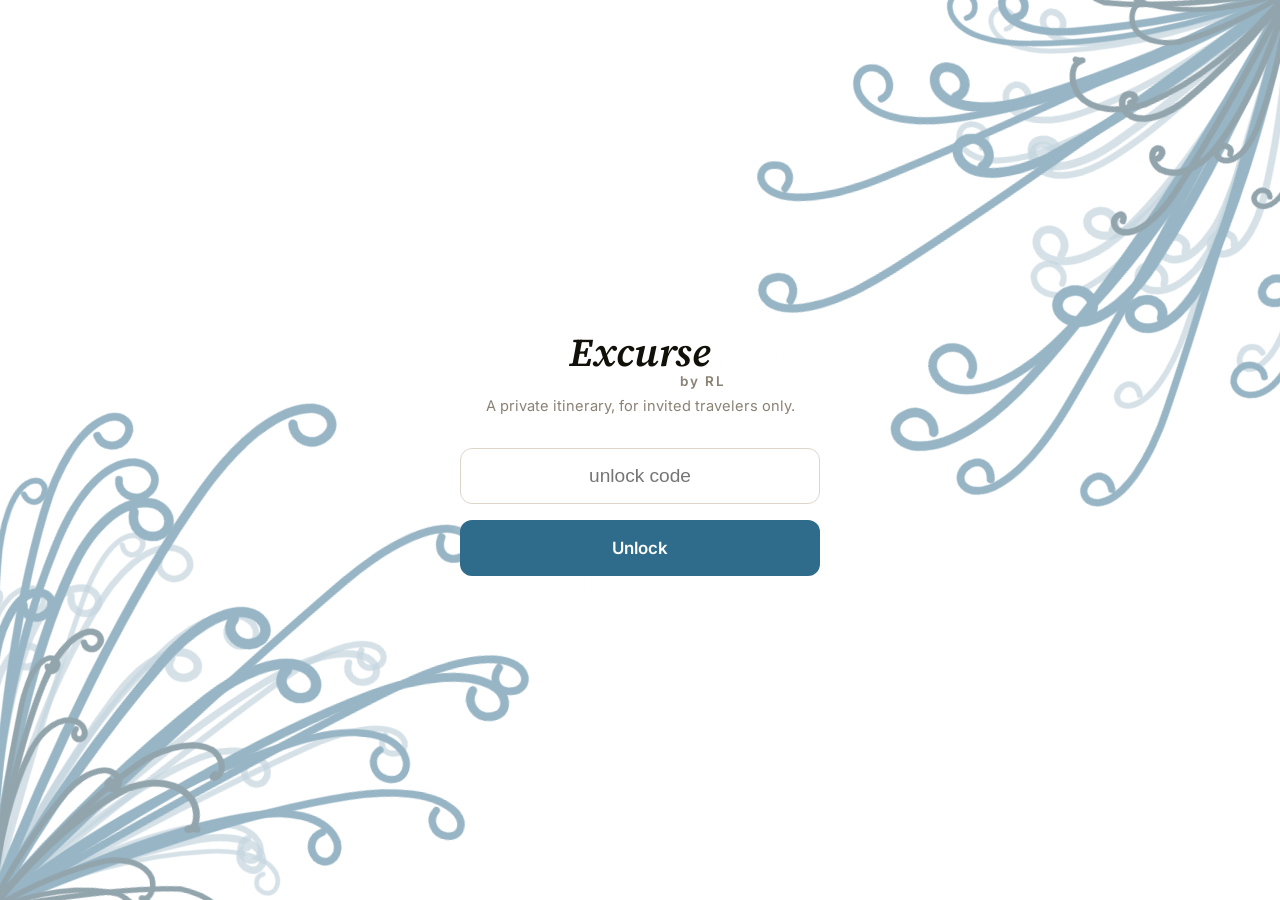
==== commit 79f0c024: "deploy 20260613-2104" ====
--- a/index.html
+++ b/index.html
@@ -17,7 +17,7 @@
 @font-face{font-family:"Archivo";src:url("./fonts/archivo-var.woff2") format("woff2");font-weight:100 900;font-display:swap}
 </style>
   <script type="module" crossorigin src="./assets/index-BIRwolIr.js"></script>
-  <link rel="stylesheet" crossorigin href="./assets/style-BOn7aQC_.css">
+  <link rel="stylesheet" crossorigin href="./assets/style-DU-u04QY.css">
 </head>
 <body>
 <div id="root"></div>
--- a/assets/style-DU-u04QY.css
+++ b/assets/style-DU-u04QY.css
@@ -0,0 +1,2 @@
+*{-webkit-tap-highlight-color:transparent}:root{--paper:#faf7f2;--paper-deep:#f1ece2;--ink:#1c1915;--ink-soft:#575046;--ink-faint:#8b8276;--line:#dcd5c9;--trip-accent:#2f6b8a;--on-accent:#fff;--call-ahead:#9a6a1b;--breaking:#ae352c;--confirmed:#2f6b4d;--font-ui:"Inter",system-ui,-apple-system,sans-serif;--font-voice:"Source Serif 4",Georgia,serif;--font-display:"Archivo",var(--font-ui);--fs-caption:.75rem;--fs-meta:.8125rem;--fs-body:.9375rem;--fs-emph:1.0625rem;--fs-title:1.25rem;--fs-day:1.5rem;--fs-display:2rem;--fs-clock:2.75rem;--fs-input:max(16px, var(--fs-meta));--lh-tight:1.2;--lh-body:1.45;--s1:4px;--s2:8px;--s3:12px;--s4:16px;--s5:24px;--s6:40px;--s7:64px;--tap:48px;--r-card:12px;--r-sheet:20px;--r-chip:999px;--shadow-sheet:0 -8px 32px #1c191529;--t-micro:.14s;--t-state:.24s;--t-trans:.42s;--t-set:.7s;--ease-out:cubic-bezier(.2,.8,.2,1);--ease-cam:cubic-bezier(.45,0,.15,1);--z-thread:10;--z-pocket:50;--z-overlay:60;--z-veil:100;--bg:var(--paper);--fg:var(--ink)}[data-mode=dream]{--bg:#161826;--fg:#eceaf2;--ember:#e27840}[data-mode=shape]{--bg:var(--paper);--fg:var(--ink)}[data-mode=field]{--bg:#fff;--fg:#111009}[data-mode=field][data-theme=dark]{--bg:#121110;--fg:#f4f1ea;--call-ahead:#e6a84f}[data-mode=afterglow]{--bg:#f7efe3;--fg:#231a12;--ember:#b5722b}html[data-mode=field]{font-size:112.5%}.num{font-variant-numeric:tabular-nums}.voice{font-family:var(--font-voice);font-style:italic}.display{font-family:var(--font-display);font-weight:600;font-stretch:75%}@media (prefers-reduced-motion:reduce){:root{--t-micro:0s;--t-state:80ms;--t-trans:80ms;--t-set:80ms}}html[data-palette=la-summer]{--bg:#fbf1e3;--fg:#2a2118;--ink-faint:#a08c72;--ink-soft:#6b5b45;--line:#efe3cc;--paper-deep:#f3e6d0;--trip-accent:#a05a22}html[data-palette=la-summer][data-theme=dark]{--bg:#201a12;--fg:#f4ead9;--ink-faint:#a8917a;--ink-soft:#d6c3a8;--line:#3a2f22;--paper-deep:#2a2318;--trip-accent:#c98d52}html[data-palette=pacific]{--bg:#f4f6f2;--fg:#1a211d;--ink-faint:#7e8b82;--ink-soft:#4e5c53;--line:#dde4dc;--paper-deep:#e9efe7;--trip-accent:#3f7464}html[data-palette=pacific][data-theme=dark]{--bg:#161b18;--fg:#e2eae4;--ink-faint:#8a9990;--ink-soft:#b4c4ba;--line:#2c3630;--paper-deep:#1e2520;--trip-accent:#7fa795}html[data-palette=golden-hour]{--bg:#fcead4;--fg:#2b1d0e;--ink-faint:#a98b62;--ink-soft:#7a5c38;--line:#f0d9b7;--paper-deep:#f6e0c2;--trip-accent:#c2571b}html[data-palette=golden-hour][data-theme=dark]{--bg:#221409;--fg:#f4e3cc;--ink-faint:#b08a5f;--ink-soft:#d6b894;--line:#44301c;--paper-deep:#2c1d10;--trip-accent:#e78a45}html[data-palette=marine-layer]{--bg:#eff2f4;--fg:#1c2226;--ink-faint:#8a969e;--ink-soft:#51606b;--line:#dce3e8;--paper-deep:#e4eaee;--trip-accent:#4a7186}html[data-palette=marine-layer][data-theme=dark]{--bg:#14181b;--fg:#e4eaee;--ink-faint:#8fa0ab;--ink-soft:#b9c7d1;--line:#2a3339;--paper-deep:#1c2226;--trip-accent:#7fa4b9}html[data-palette=matcha]{--bg:#f3f4e8;--fg:#20241a;--ink-faint:#939a7e;--ink-soft:#5c6648;--line:#e2e5ce;--paper-deep:#eaedda;--trip-accent:#5f7a3d}html[data-palette=matcha][data-theme=dark]{--bg:#181b12;--fg:#e9eddc;--ink-faint:#99a284;--ink-soft:#c2ccab;--line:#303626;--paper-deep:#21251a;--trip-accent:#97b264}html[data-palette=ktown-neon]{--bg:#fbeff4;--fg:#241318;--ink-faint:#a4798b;--ink-soft:#6e4356;--line:#f2dce6;--paper-deep:#f6e3ec;--trip-accent:#c2347e}html[data-palette=ktown-neon][data-theme=dark]{--bg:#150a10;--fg:#f6e4ee;--ink-faint:#a77e92;--ink-soft:#d3a8bf;--line:#3a2230;--paper-deep:#20121a;--trip-accent:#f056a8}html[data-palette=paper][data-theme=dark]{--bg:#1b1916;--fg:#efeae2;--ink-faint:#9a9184;--ink-soft:#c9c0b2;--line:#332f29;--paper-deep:#242019;--trip-accent:#c9a06a}html[data-typestyle=editorial]{--font-display:Georgia,"Iowan Old Style","Times New Roman",serif}html[data-typestyle=editorial] .display{font-weight:600;font-stretch:100%}html[data-typestyle=soft]{--font-display:var(--font-ui);--r-card:16px}html[data-typestyle=soft] .display{letter-spacing:-.01em;font-weight:700;font-stretch:100%}html[data-ts=large]{font-size:115%}html[data-mode=field][data-ts=large]{font-size:126%}*{box-sizing:border-box;min-width:0}html,body{margin:0}body{background:var(--bg);color:var(--fg);font-family:var(--font-ui);font-size:var(--fs-body);line-height:var(--lh-body);overflow-wrap:break-word}button{font:inherit;color:inherit;cursor:pointer;min-height:var(--tap);background:0 0;border:0;padding:0}a{color:inherit}:focus-visible{outline:2px solid var(--trip-accent);outline-offset:2px;border-radius:4px}.page{max-width:560px;padding:var(--s3) var(--s4) calc(96px + env(safe-area-inset-bottom));margin:0 auto}.pagehead{padding:var(--s4) 0 var(--s2);justify-content:space-between;align-items:baseline;display:flex}.pagehead .display{font-size:var(--fs-display)}.pagehead .sub{color:var(--ink-faint);font-size:var(--fs-meta)}.greet{padding:var(--s4) 0 var(--s2)}.greet h1{font-size:var(--fs-day);font-weight:600;line-height:var(--lh-tight);margin:0}.greet .sub{color:var(--ink-faint);font-size:var(--fs-meta);margin-top:var(--s1)}.tabbar{bottom:auto;left:0;right:0;top:var(--vvh,100dvh);z-index:var(--z-pocket);background:var(--bg);border-top:1.5px solid var(--line);padding:var(--s2) var(--s2) max(6px, calc(env(safe-area-inset-bottom) - 16px));justify-content:space-around;align-items:stretch;display:flex;position:fixed;transform:translateY(-100%)}.tabbar .tab{font-size:var(--fs-caption);color:var(--ink-faint);border-radius:var(--r-card);flex-direction:column;flex:1;align-items:center;gap:2px;display:flex}.tabbar .tab svg{width:22px;height:22px}.tabbar .tab[aria-selected=true]{color:var(--trip-accent);font-weight:600}.tabbar .wallet-btn{background:var(--trip-accent);width:58px;height:58px;color:var(--on-accent);box-shadow:var(--shadow-sheet);border:3px solid var(--bg);border-radius:50%;flex:none;justify-content:center;align-items:center;margin-top:-26px;display:flex}.tabbar .wallet-btn svg{width:26px;height:26px}.hero{border:1.5px solid var(--line);border-radius:var(--r-card);padding:var(--s5);margin-top:var(--s3);background:var(--bg)}.hero .leaveby{font-size:var(--fs-caption);letter-spacing:.1em;color:var(--trip-accent);font-weight:600}.hero .clock{font-size:var(--fs-clock);margin:var(--s1) 0;line-height:1.05}.hero .in{color:var(--ink-faint);font-size:var(--fs-meta)}.hero h2{font-size:var(--fs-title);margin:var(--s3) 0 var(--s1);font-weight:600;line-height:var(--lh-tight)}.hero .fact{color:var(--ink-soft)}.hero .ring-row{align-items:center;gap:var(--s4);justify-content:space-between;display:flex}.meanwhile{margin-top:var(--s4);color:var(--ink-faint);font-size:var(--fs-meta);text-align:left;width:100%;padding:var(--s2) 0}.later{margin-top:var(--s5)}.later .lbl,.seclbl,.set-group .lbl{font-size:var(--fs-caption);letter-spacing:.1em;color:var(--ink-soft);text-transform:uppercase;margin-bottom:var(--s3);align-items:center;gap:10px;font-weight:600;display:flex}.later .lbl:before,.seclbl:before,.set-group .lbl:before{content:"";background:var(--trip-accent);border-radius:2px;flex:none;width:3px;height:13px}.later .lbl:after,.seclbl:after,.set-group .lbl:after{content:"";background:linear-gradient(to right,var(--line),transparent);flex:1;height:1px}.seclbl .wip{flex:none}.later .row{gap:var(--s3);padding:var(--s3) 0;border-top:1px solid var(--line);text-align:left;align-items:baseline;width:100%;display:flex}.later .row .t{color:var(--ink-faint);min-width:72px;font-size:var(--fs-meta);flex:none}.daychips{gap:var(--s2);padding:var(--s2) 0 var(--s3);scrollbar-width:none;display:flex;overflow-x:auto}.daychips::-webkit-scrollbar{display:none}.daychips button{border:1.5px solid var(--line);min-width:56px;height:56px;font-weight:600;font-size:var(--fs-emph);border-radius:50%;flex:none;justify-content:center;align-items:center;display:flex}.daychips button[aria-selected=true]{background:var(--trip-accent);color:var(--on-accent);border-color:var(--trip-accent)}.daychips button .d{font-size:var(--fs-caption);font-weight:400;display:block}.dayhead{--dayback-opacity:.2;--dayback-contrast:1.05;isolation:isolate;padding:var(--s2) 0;position:relative}.dayback{z-index:0;pointer-events:none;-webkit-mask-composite:source-in;position:absolute;top:0;bottom:0;left:0;right:0;-webkit-mask-image:linear-gradient(#0000 0%,#000 14%,#000 34%,#0000 70%),linear-gradient(90deg,#0000 0%,#000 9%,#000 91%,#0000 100%);mask-image:linear-gradient(#0000 0%,#000 14%,#000 34%,#0000 70%),linear-gradient(90deg,#0000 0%,#000 9%,#000 91%,#0000 100%);-webkit-mask-repeat:no-repeat;mask-repeat:no-repeat;-webkit-mask-composite:source-in;mask-composite:intersect}.dayback img{object-fit:cover;width:100%;height:100%;opacity:var(--dayback-opacity);filter:grayscale(1) contrast(var(--dayback-contrast));display:block}.dayhead>.display,.dayhead>.brief,.dayhead>.daytheme,.dayhead>.daymeta,.dayhead>.dm-open{z-index:1;position:relative}.dayhead .display{font-size:var(--fs-day)}.brief{color:var(--ink-faint);font-size:var(--fs-meta);margin-top:var(--s1)}.card{border:1.5px solid var(--line);border-radius:var(--r-card);margin:var(--s3) 0;background:var(--bg)}.card.single{border-style:dashed}.card.backupghost{opacity:.8;border-style:dashed;width:94%;margin-left:auto}.card.freeform{background:var(--paper-deep);border-style:none}.card.past{opacity:.55}.card>summary{padding:var(--s4);cursor:pointer;min-height:var(--tap);list-style:none;position:relative}.card>summary::-webkit-details-marker{display:none}.card>summary:after{content:"";right:var(--s4);border-right:1.5px solid var(--ink-faint);border-bottom:1.5px solid var(--ink-faint);width:8px;height:8px;transition:transform var(--t-micro);position:absolute;top:calc(50% - 4px);transform:rotate(45deg)}.card[open]>summary:after{transform:rotate(225deg)}.meta-row{gap:var(--s2);font-size:var(--fs-meta);color:var(--ink-faint);padding-right:var(--s5);flex-wrap:wrap;align-items:baseline;display:flex}.card h3{margin:var(--s1) 0 0;font-size:var(--fs-emph);font-weight:600;line-height:var(--lh-tight);padding-right:var(--s5)}.card.struck h3{color:var(--ink-faint);text-decoration:line-through}.card .fact{color:var(--ink-soft);font-size:var(--fs-meta);margin-top:var(--s1)}.card .body{padding:0 var(--s4) var(--s4)}.voiceline{text-align:left;width:100%;color:var(--ink-soft);font-size:var(--fs-emph);padding:var(--s2) 0;line-height:var(--lh-body);display:block}.voiceline.clamped{-webkit-line-clamp:2;-webkit-box-orient:vertical;display:-webkit-box;overflow:hidden}.lrow{gap:var(--s2);margin:var(--s2) 0;font-size:var(--fs-meta);color:var(--ink-soft);display:flex}.lrow .k{color:var(--ink-faint);flex:none;min-width:72px}.headsup{margin:var(--s2) 0;font-size:var(--fs-meta);color:var(--ink-soft)}.actchips{gap:var(--s2);margin-top:var(--s3);flex-wrap:wrap;display:flex}.chip{border:1.5px solid var(--line);border-radius:var(--r-chip);padding:var(--s2) var(--s4);font-size:var(--fs-meta);min-height:var(--tap);background:var(--bg);align-items:center;text-decoration:none;display:inline-flex}.chip.primary{background:var(--trip-accent);color:var(--on-accent);border-color:var(--trip-accent)}.chip.callahead{border-color:var(--call-ahead);color:var(--call-ahead)}.receipts{margin-top:var(--s3);font-size:var(--fs-caption);color:var(--ink-faint)}.fork-tag{font-size:var(--fs-caption);letter-spacing:.06em;color:var(--trip-accent)}.pocket-tag{font-size:var(--fs-caption);letter-spacing:.06em;color:var(--ink-faint)}.option{border:1px solid var(--line);border-radius:var(--r-card);padding:var(--s3);margin:var(--s2) 0}.option .read{font-size:var(--fs-meta);color:var(--ink-soft);font-family:var(--font-voice);font-style:italic}.option .tr{font-size:var(--fs-caption);color:var(--ink-faint);margin-top:var(--s1)}.flap{border:1px dashed var(--line);border-left:3px solid var(--line);border-radius:0 var(--r-card) var(--r-card) 0;margin:0 0 var(--s3) var(--s4);background:var(--paper-deep)}.flap>summary{padding:var(--s3) var(--s4);font-size:var(--fs-meta);color:var(--ink-faint);cursor:pointer;min-height:var(--tap);align-items:center;list-style:none;display:flex}.flap>summary::-webkit-details-marker{display:none}.flap .g-ent{padding:var(--s3) var(--s4);border-top:1px solid var(--line)}.flap .g-ent .nm{font-weight:600;font-size:var(--fs-meta)}.flap .g-ent .hrs{color:var(--trip-accent);font-size:var(--fs-caption);margin-left:var(--s2)}.flap .g-ent .why{font-size:var(--fs-meta);color:var(--ink-soft)}.dayrail{padding-left:var(--s5);position:relative}.dayrail:before{content:"";background:var(--line);width:1.5px;position:absolute;top:0;bottom:0;left:9px}.railnode{background:var(--bg);border:1.5px solid var(--ink-faint);border-radius:50%;width:13px;height:13px;margin-top:26px;position:absolute;left:3px}.railnode.decision{border-color:var(--trip-accent);border-radius:2px;transform:rotate(45deg)}.railnode.backupn{border-style:dotted}.wsheet-scrim{height:var(--vvh,100dvh);z-index:var(--z-overlay);opacity:0;pointer-events:none;transition:opacity var(--t-state);background:#00000059;position:fixed;top:0;bottom:0;left:0;right:0}.wsheet-scrim.open{opacity:1;pointer-events:auto}.wsheet{bottom:auto;left:0;right:0;top:var(--vvh,100dvh);z-index:var(--z-overlay);background:var(--paper-deep);border-radius:var(--r-sheet) var(--r-sheet) 0 0;box-shadow:var(--shadow-sheet);border-bottom:72px solid var(--paper-deep);transition:transform var(--t-trans) var(--ease-out);max-height:calc(var(--vvh,100dvh) * .9);flex-direction:column;display:flex;position:fixed;transform:translateY(2%)}.wsheet.open{transform:translateY(calc(72px - 100%))}.wsheet .whead{padding:var(--s4) var(--s5) var(--s2);justify-content:space-between;align-items:center;display:flex}.wsheet .whead .display{font-size:var(--fs-title)}.wsheet .whead button{color:var(--ink-faint);font-size:var(--fs-meta);padding:0 var(--s2)}.wstack{padding:var(--s3) var(--s4) calc(var(--s6) + env(safe-area-inset-bottom));overflow:auto}.wcard{border-radius:var(--r-card);background:var(--bg);border:1.5px solid var(--line);margin-top:calc(-1 * var(--s7) + 14px);text-align:left;width:100%;transition:margin var(--t-state) var(--ease-out);padding:0;display:block;overflow:hidden;box-shadow:0 -4px 16px #1c19151a}.wstack .wcard:first-child{margin-top:0}.wcard .band{background:var(--trip-accent);height:6px}.wcard.k-stay .band{background:var(--confirmed)}.wcard.k-car .band{background:var(--call-ahead)}.wcard.k-policy .band{background:var(--ink-faint)}.wcard.k-other .band{background:var(--ink-soft)}.wcard .wface{padding:var(--s4) var(--s5) var(--s5)}.wcard .kind{font-size:var(--fs-caption);color:var(--ink-faint);letter-spacing:.08em;text-transform:uppercase}.wcard .nm{font-weight:600;font-size:var(--fs-emph);line-height:var(--lh-tight);margin-top:2px}.wcard .peek{color:var(--ink-faint);font-size:var(--fs-meta);white-space:nowrap;text-overflow:ellipsis;margin-top:2px;overflow:hidden}.wcard.active,.wcard.active~.wcard{margin-top:var(--s3)}.wbody{padding:0 var(--s5) var(--s5)}.wbody .bigcode{font-size:var(--fs-display);font-family:var(--font-display);letter-spacing:.04em;padding:var(--s2) 0 var(--s3);text-align:left;word-break:break-all;width:100%;font-weight:600;font-stretch:75%}.wbody .bigcode.copied{color:var(--confirmed)}.wbody .note{font-size:var(--fs-body);color:var(--ink-soft);padding:var(--s2) 0}.wbody .row{gap:var(--s3);padding:var(--s2) 0;border-top:1px solid var(--line);font-size:var(--fs-meta);display:flex}.wbody .row .k{color:var(--ink-faint);flex:none;width:108px}.wbody .row .v{flex:1}.seg{gap:var(--s1);background:var(--paper-deep);border-radius:var(--r-chip);margin:var(--s2) 0 var(--s4);scrollbar-width:none;padding:4px;display:flex;overflow-x:auto}.seg::-webkit-scrollbar{display:none}.seg button{white-space:nowrap;border-radius:var(--r-chip);padding:var(--s2) var(--s4);font-size:var(--fs-meta);flex:1;min-height:40px}.seg button[aria-selected=true]{background:var(--bg);font-weight:600;box-shadow:0 1px 4px #1c19151f}.seg .badge{font-size:var(--fs-caption);color:var(--ink-faint);margin-left:6px}.demand{border:1.5px solid var(--line);border-radius:var(--r-card);padding:var(--s4);margin:var(--s3) 0}.demand .nm{font-weight:600;font-size:var(--fs-emph)}.demand .why{color:var(--ink-soft);font-size:var(--fs-meta);margin:var(--s1) 0 var(--s3)}.slotrow{align-items:center;gap:var(--s3);margin:var(--s2) 0;display:flex}.slotrow .k{font-size:var(--fs-caption);letter-spacing:.06em;text-transform:uppercase;color:var(--trip-accent);flex:none;width:88px}.slotrow input{border:0;border-bottom:1.5px solid var(--line);color:var(--fg);font:inherit;font-size:var(--fs-input);padding:var(--s2) 2px;min-height:var(--tap);background:0 0;border-radius:0;flex:1}.slotrow input:focus{border-bottom-color:var(--trip-accent);outline:none}.slotrow input::placeholder{color:var(--ink-faint);font-style:italic}.pcat{margin:var(--s4) 0}.pcat .ph{justify-content:space-between;align-items:baseline;display:flex}.pcat .ph .nm{font-weight:600}.pcat .prog{font-size:var(--fs-caption);color:var(--ink-faint);border:1px solid var(--line);border-radius:var(--r-chip);padding:2px 10px}.pcat .prog.done{color:var(--confirmed);border-color:var(--confirmed)}.checkrow{gap:var(--s3);padding:var(--s3) 0;border-top:1px solid var(--line);align-items:flex-start;display:flex}.checkrow input{width:22px;height:22px;accent-color:var(--trip-accent);flex:none;margin-top:2px}.checkrow label,.checkrow .le-textwrap{flex:1}.checkrow .why{color:var(--ink-faint);font-size:var(--fs-caption);display:block}.checkrow.done label{color:var(--ink-faint)}.checkrow.done .main{text-decoration:line-through}.le-text{-webkit-line-clamp:2;-webkit-box-orient:vertical;display:-webkit-box;overflow:hidden}.le-text.full{display:block}.le-more{color:var(--trip-accent);font-size:var(--fs-caption);padding:var(--s1) 0;min-height:0}.le-due{color:var(--call-ahead);font-size:var(--fs-caption)}.donewrap{margin-top:var(--s5)}.donewrap>summary{cursor:pointer;color:var(--ink-faint);font-size:var(--fs-meta);padding:var(--s3) 0;min-height:var(--tap);align-items:center;gap:var(--s2);list-style:none;display:flex}.donewrap>summary::-webkit-details-marker{display:none}.emptystate{border:1.5px dashed var(--line);border-radius:var(--r-card);padding:var(--s5);color:var(--ink-faint);text-align:center;margin:var(--s4) 0}.pastefield{border:1.5px solid var(--line);border-radius:var(--r-card);background:var(--bg);width:100%;color:var(--fg);font:inherit;font-size:var(--fs-input);padding:var(--s4);min-height:88px}.set-group{margin:var(--s5) 0}.set-group .lbl{font-size:var(--fs-caption);letter-spacing:.08em;text-transform:uppercase;color:var(--ink-faint);margin-bottom:var(--s2)}.set-row{gap:var(--s2);flex-wrap:wrap;display:flex}.set-row button,.set-row a{border:1.5px solid var(--line);border-radius:var(--r-chip);padding:var(--s2) var(--s4);font-size:var(--fs-meta);align-items:center;gap:var(--s2);min-height:var(--tap);background:var(--bg);text-decoration:none;display:inline-flex}.set-row [aria-pressed=true]{border-color:var(--trip-accent);color:var(--trip-accent);font-weight:600}.swatch{border:1px solid var(--line);border-radius:50%;flex:none;width:16px;height:16px}.veil{z-index:var(--z-veil);background:var(--bg);padding:var(--s5);text-align:center;justify-content:center;align-items:center;display:flex;position:fixed;top:0;bottom:0;left:0;right:0;overflow:hidden}.veil .box{z-index:2;width:min(360px,92vw);position:relative}.veil .box:before{content:"";z-index:-1;background:radial-gradient(closest-side,var(--bg) 55%,transparent);position:absolute;top:-12%;bottom:-12%;left:-12%;right:-12%}.veil h1{font-size:var(--fs-display);margin:0 0 var(--s2)}.veil p{color:var(--ink-faint);font-size:var(--fs-meta)}.veil input{border:1.5px solid var(--line);border-radius:var(--r-card);width:100%;padding:var(--s4);font-size:var(--fs-emph);background:var(--bg);color:var(--fg);text-align:center;margin:var(--s4) 0}.veil .go{background:var(--trip-accent);width:100%;color:var(--on-accent);border-radius:var(--r-card);padding:var(--s4);font-weight:600}.veil.err .box{animation:shake var(--t-micro) 1}@keyframes shake{25%{transform:translate(-6px)}75%{transform:translate(6px)}}.lens-grid{gap:var(--s3);margin-top:var(--s4);flex-wrap:wrap;justify-content:center;display:flex}.lens-grid button{border:1.5px solid var(--line);border-radius:var(--r-chip);padding:var(--s3) var(--s5);font-size:var(--fs-emph)}.sect{margin:var(--s3) 0}.sect h4{font-size:var(--fs-caption);letter-spacing:.1em;text-transform:uppercase;color:var(--trip-accent);margin:0 0 var(--s1);border-bottom:1.5px solid var(--line);padding-bottom:3px;font-weight:600;display:inline-block}.sect p{margin:var(--s1) 0;color:var(--ink-soft);font-size:var(--fs-meta);line-height:var(--lh-body)}.card h3,.demand .nm,.pcat .ph .nm,.wcard .nm,.hero h2,.greet h1{font-family:var(--font-display);font-stretch:75%}html[data-typestyle=editorial] .card h3,html[data-typestyle=editorial] .demand .nm,html[data-typestyle=editorial] .pcat .ph .nm,html[data-typestyle=editorial] .wcard .nm,html[data-typestyle=editorial] .hero h2,html[data-typestyle=editorial] .greet h1{font-stretch:100%}html[data-typestyle=soft] .card h3,html[data-typestyle=soft] .demand .nm,html[data-typestyle=soft] .pcat .ph .nm,html[data-typestyle=soft] .wcard .nm,html[data-typestyle=soft] .hero h2,html[data-typestyle=soft] .greet h1{letter-spacing:-.01em;font-stretch:100%}.wcard{border-radius:var(--r-card) var(--r-card) 0 0;margin-top:-15px;box-shadow:0 -5px 12px -7px #00000029}.wstack .wcard:first-child{box-shadow:none;margin-top:0}.wstack .wcard:last-child{border-radius:var(--r-card) var(--r-card) var(--r-card) var(--r-card)}.wcard .wface{justify-content:space-between;align-items:center;gap:var(--s3);text-align:left;width:100%;min-height:var(--tap);padding:var(--s2) var(--s5) calc(var(--s5) + var(--s2));display:flex}.wcard .wface .nm{font-size:var(--fs-body);white-space:nowrap;text-overflow:ellipsis;margin:0;overflow:hidden}.wcard .wface .kind{font-size:var(--fs-caption);flex:none}.wcard.active{border-radius:var(--r-card);margin-bottom:var(--s2);margin:var(--s3) 0}.wcard.active+.wcard{margin-top:var(--s3)}.wsect{font-size:var(--fs-caption);letter-spacing:.1em;text-transform:uppercase;color:var(--trip-accent);margin:var(--s4) 0 var(--s1);border-bottom:1.5px solid var(--line);padding-bottom:3px;font-weight:600;display:inline-block}.seg button{justify-content:center;align-items:center;gap:6px;display:inline-flex}.segbadge{background:var(--line);color:var(--ink-soft);border-radius:var(--r-chip);font-size:var(--fs-caption);padding:4px 8px;line-height:1}.seg button[aria-selected=true] .segbadge{background:var(--trip-accent);color:var(--on-accent)}.le-body{flex:1;min-width:0}.le-foot{margin-top:var(--s1);justify-content:space-between;align-items:center;display:flex}.le-chev{width:40px;min-height:32px;color:var(--ink-faint);justify-content:flex-start;align-items:center;display:flex}.le-chev svg{transition:transform var(--t-micro)}.le-chev.open svg{transform:rotate(180deg)}.le-due{color:var(--call-ahead);font-size:var(--fs-caption);margin-left:auto}.hint{color:var(--ink-faint);font-size:var(--fs-meta);margin:var(--s1) 0 var(--s3)}.slotrow{align-items:flex-start}.slotrow .k .rec{color:var(--ink-faint);text-transform:none;letter-spacing:0}.chipfield{align-items:center;gap:var(--s1);min-height:var(--tap);border-bottom:1.5px solid var(--line);padding-bottom:var(--s2);flex-wrap:wrap;flex:1;display:flex}.fitchip{border:1px solid var(--line);background:var(--paper-deep);border-radius:8px;align-items:center;max-width:100%;display:inline-flex}.fitchip-main{font-size:var(--fs-meta);text-align:left;min-height:32px;padding:6px 10px}.fitchip.open{border-color:var(--breaking)}.fitchip-x{min-height:32px;color:var(--breaking);font-size:var(--fs-emph);padding:0 10px}.fitplus{color:var(--trip-accent);font-size:var(--fs-meta);min-height:32px;padding:4px 8px}.fitadd{border:0;border-bottom:1.5px solid var(--trip-accent);color:var(--fg);font:inherit;font-size:var(--fs-input);background:0 0;border-radius:0;min-width:130px;padding:4px 2px}.fitadd:focus{outline:none}.wip{border:1px dashed var(--call-ahead);color:var(--call-ahead);border-radius:var(--r-chip);margin-left:var(--s2);letter-spacing:.04em;text-transform:none;padding:2px 8px;font-size:10px;font-weight:400}.wpeek{align-items:center;gap:var(--s3);text-align:left;border:1.5px solid var(--line);border-radius:var(--r-card);width:100%;padding:var(--s4);background:var(--bg);display:flex}.wpeek .kind{font-size:var(--fs-caption);color:var(--trip-accent);letter-spacing:.08em;text-transform:uppercase;flex:none}.wpeek .nm{white-space:nowrap;text-overflow:ellipsis;flex:1;min-width:0;font-weight:600;overflow:hidden}.wpeek .code{color:var(--ink-faint);font-size:var(--fs-meta);flex:none}.progressbar{background:var(--paper-deep);border:1px solid var(--line);border-radius:3px;height:6px;display:block;overflow:hidden}.progressbar i{background:var(--trip-accent);height:100%;display:block}.le-note{color:var(--ink-faint);font-size:var(--fs-meta);margin-top:var(--s2);line-height:var(--lh-body);display:block}.veil,.splash{padding-top:calc(var(--s5) + env(safe-area-inset-top))}.splash{z-index:var(--z-veil);background:var(--bg);text-align:center;justify-content:center;align-items:center;display:flex;position:fixed;top:0;bottom:0;left:0;right:0;overflow:hidden}.splash-box{z-index:2;padding:var(--s6) var(--s5);animation:rise var(--t-set) var(--ease-out) both;position:relative}.splash-box:before{content:"";z-index:-1;background:radial-gradient(closest-side,var(--bg) 52%,transparent);position:absolute;top:-14%;bottom:-14%;left:-14%;right:-14%}.splash-mark{font-family:var(--font-voice);color:var(--trip-accent);font-style:italic;font-size:var(--fs-title);letter-spacing:.05em;margin-bottom:var(--s4)}.splash-box h1{font-family:var(--font-voice);letter-spacing:-.01em;margin:0;font-size:max(2.4rem,min(9vw,3.2rem));font-style:italic;font-weight:620;line-height:1.08}.splash-dates{color:var(--ink-soft);margin-top:var(--s3);font-size:var(--fs-meta);letter-spacing:.16em;text-transform:uppercase}.splash-welcome{color:var(--trip-accent);font-size:var(--fs-title);margin-top:var(--s4)}@keyframes rise{0%{opacity:0;transform:translateY(14px)}to{opacity:1;transform:none}}.veil h1{font-family:var(--font-voice);letter-spacing:-.01em;font-size:2.2rem;font-style:italic;font-weight:620;font-stretch:100%}.frond{--base:0deg;--fsz:min(120vw,600px);width:var(--fsz);z-index:1;fill:none;height:auto;stroke:var(--trip-accent);opacity:.5;left:calc(var(--fsz) * -.05 - 10px);bottom:calc(var(--fsz) * -.05 - 10px);transform:rotate(var(--base));transform-origin:5% 95%;animation:frondenter 1.2s var(--ease-out) both,frondsway 6s ease-in-out 2.2s infinite alternate;position:absolute}.frond.flip{--base:180deg;bottom:auto;left:auto;right:calc(var(--fsz) * -.05 - 10px);top:calc(var(--fsz) * -.05 - 10px);transform-origin:50%}.frond .leaf{stroke-linecap:round;opacity:0;animation:leafin .42s var(--ease-out) both;animation-delay:var(--d)}.frond .leafw{transform-box:view-box;transform-origin:8px 152px;transform:rotate(var(--rot)) scale(var(--ls,1))}.frond .leafw.back .leaf{opacity:0;stroke:color-mix(in srgb,var(--trip-accent) 55%,var(--bg) 45%);animation:leafin-back .42s var(--ease-out) both;animation-delay:var(--d)}@keyframes leafin-back{to{opacity:.75}}.frond .leafw.fore .leaf{stroke-width:3px;opacity:0;stroke:color-mix(in srgb,var(--trip-accent) 62%,var(--fg) 38%);animation:leafin .42s var(--ease-out) both;animation-delay:var(--d)}@keyframes leafin{to{opacity:1}}@keyframes frondenter{0%{transform:rotate(calc(var(--base) - 8deg)) scale(.55);opacity:0}}@keyframes frondsway{0%{transform:rotate(var(--base))}to{transform:rotate(calc(var(--base) + 1.6deg))}}@media (prefers-reduced-motion:reduce){.frond{opacity:.5;animation:none}.frond .leafw,.frond .leaf{opacity:1;animation:none}.splash-box{animation:none}}.timeshift{justify-content:center;align-items:center;gap:var(--s4);margin-top:var(--s2);color:var(--ink-faint);display:flex}.timeshift button{min-width:44px;min-height:36px;font-size:var(--fs-emph);color:var(--ink-faint)}.timeshift button:disabled{opacity:.25}.timeshift .backnow{font-size:var(--fs-caption);color:var(--trip-accent);min-width:auto}.daytheme{font-size:var(--fs-emph);color:var(--ink-soft);margin-top:var(--s2)}.daymeta{gap:var(--s4);margin-top:var(--s2);font-size:var(--fs-caption);letter-spacing:.06em;text-transform:uppercase;color:var(--ink-faint);flex-wrap:wrap;display:flex}.seg button{padding:var(--s2) var(--s4);flex:none}.slotrow .k{flex-direction:column;gap:2px;width:88px;display:flex}.slotrow .k .rec{font-size:var(--fs-caption);color:var(--ink-faint);letter-spacing:0;text-transform:none}.demand>summary,.pcat>summary{cursor:pointer;justify-content:space-between;align-items:center;gap:var(--s3);min-height:var(--tap);list-style:none;display:flex}.demand>summary::-webkit-details-marker{display:none}.pcat>summary::-webkit-details-marker{display:none}.demand .dprog{font-size:var(--fs-caption);color:var(--ink-faint);border:1px solid var(--line);border-radius:var(--r-chip);flex:none;padding:3px 10px}.demand .dbody{padding-top:var(--s2)}.pcat>summary{padding:var(--s2) 0}html[data-typestyle=editorial]{--font-ui:Georgia,"Iowan Old Style",serif}html[data-typestyle=editorial] .num,.tabbar{font-family:Inter,system-ui,-apple-system,BlinkMacSystemFont,Segoe UI,Roboto,Noto Sans,Ubuntu,Cantarell,Helvetica Neue,sans-serif}html[data-typestyle=soft]{--font-ui:ui-rounded,"SF Pro Rounded","Inter",system-ui,sans-serif;--font-display:ui-rounded,"SF Pro Rounded","Inter",system-ui,sans-serif;--r-card:18px;--r-sheet:26px}html{background:var(--bg)}html,body{height:var(--vvh,100dvh);overflow:hidden}.appwrap{view-transition-name:page;transition:opacity .28s var(--ease-out);background:var(--bg);height:var(--vvh,100dvh);padding-top:env(safe-area-inset-top);overscroll-behavior:contain;overflow-x:hidden;overflow-y:auto}.veil,.splash{height:var(--vvh,100dvh)}.appwrap.dim{opacity:.6}body:before{content:"";height:env(safe-area-inset-top);z-index:90;pointer-events:none;background:var(--bg);background:color-mix(in srgb,var(--bg) 82%,transparent);-webkit-backdrop-filter:blur(12px);backdrop-filter:blur(12px);position:fixed;top:0;left:0;right:0}.tabbar{view-transition-name:tabbar}::view-transition-old(root){animation:none}::view-transition-new(root){animation:none}::view-transition-old(tabbar){animation:none}::view-transition-new(tabbar){animation:none}.brand{max-width:560px;padding:var(--s2) var(--s4) 2px;color:var(--trip-accent);font-family:var(--font-voice);font-style:italic;font-size:var(--fs-emph);letter-spacing:.04em;view-transition-name:brand;justify-content:flex-end;align-items:center;gap:8px;margin:0 auto;display:flex}.brand svg{opacity:.9;flex:none}::view-transition-old(brand){animation:none}::view-transition-new(brand){animation:none}.brand-word{display:inline-block;position:relative}.byco{font-family:var(--font-ui);letter-spacing:.14em;color:var(--ink-faint);white-space:nowrap;font-size:.5em;font-style:normal;position:absolute;bottom:-.74em;right:0}.veil .byco{font-size:.34em;right:-1.1em}.splash .byco{right:-1.4em}html[data-navdir=forward]::view-transition-new(page){z-index:2;animation:.46s cubic-bezier(.32,.72,0,1) both vt-push-in}html[data-navdir=forward]::view-transition-old(page){animation:.46s cubic-bezier(.32,.72,0,1) both vt-push-under}html[data-navdir=backward]::view-transition-old(page){z-index:2;animation:.46s cubic-bezier(.32,.72,0,1) both vt-pop-out}html[data-navdir=backward]::view-transition-new(page){animation:.46s cubic-bezier(.32,.72,0,1) both vt-pop-reveal}@keyframes vt-push-in{0%{transform:translate(100%)}}@keyframes vt-push-under{to{transform:translate(-30%)}}@keyframes vt-pop-out{to{transform:translate(100%)}}@keyframes vt-pop-reveal{0%{transform:translate(-30%)}}html[data-navdir] .heroin,html[data-morph] .heroin,html[data-navdir] .segin,html[data-morph] .segin,html[data-navdir] .fitchip,html[data-morph] .fitchip{animation:none}html[data-navdir] details::details-content{transition:none}html[data-morph] details::details-content{transition:none}html[data-morph]::view-transition-old(page){animation:.26s cubic-bezier(.4,0,.2,1) both vt-vacate}html[data-morph]::view-transition-new(page){animation:.32s cubic-bezier(.4,0,.2,1) .2s both vt-arrive}@keyframes vt-vacate{to{opacity:0}}@keyframes vt-arrive{0%{opacity:0}}::view-transition-group(morph){z-index:40;animation-duration:.62s;animation-timing-function:cubic-bezier(.45,0,.15,1)}::view-transition-image-pair(morph){animation-duration:.62s}::view-transition-group(morphday){z-index:40;animation-duration:.95s;animation-timing-function:cubic-bezier(.3,0,.08,1)}::view-transition-image-pair(morphday){animation-duration:.95s}::view-transition-old(morphday){width:auto;height:100%;animation:.26s cubic-bezier(.4,0,.2,1) both vt-vacate}::view-transition-new(morphday){width:100%;height:auto;animation:.38s cubic-bezier(.4,0,.2,1) .16s both vt-arrive}::view-transition-old(morph){width:100%;height:auto;animation:.24s cubic-bezier(.4,0,.2,1) both vt-vacate}::view-transition-new(morph){width:100%;height:auto;animation:.34s cubic-bezier(.4,0,.2,1) .14s both vt-arrive}details::details-content{opacity:0;transition:opacity .26s var(--ease-out)}details[open]::details-content{opacity:1}@supports (animation-timing-function:linear(0,1)){.wsheet{transition:transform .9s linear(0,.0238 3.2%,.0858 6.5%,.1733 9.7%,.2757 12.9%,.3846 16.1%,.4933 19.4%,.5969 22.6%,.6921 25.8%,.7767 29%,.8496 32.3%,.9105 35.5%,.9598 38.7%,.9982 41.9%,1.0267 45.2%,1.0467 48.4%,1.0594 51.6%,1.0661 54.8%,1.0681 58.1%,1.0665 61.3%,1.0622 64.5%,1.0563 67.7%,1.0493 71%,1.0419 74.2%,1.0345 77.4%,1.0275 80.6%,1.021 83.9%,1.0152 87.1%,1.0102 90.3%,1.0061 93.5%,1.0027 96.8%,1)}}.wsheet{will-change:transform}.wsheet.open .wcard{animation:cardfan .26s var(--ease-out) both;animation-delay:calc(var(--i,0)*40ms)}@keyframes cardfan{0%{opacity:0;transform:translateY(16px)}}.wcard .wgrow{visibility:hidden;grid-template-rows:0fr;transition:grid-template-rows .56s cubic-bezier(.32,.72,0,1),visibility 0s .56s;display:grid}.wcard .wgrow.open{visibility:visible;grid-template-rows:1fr;transition:grid-template-rows .56s cubic-bezier(.32,.72,0,1),visibility}.wcard .wgrow-in{min-height:0;overflow:hidden}.le-notewrap{transition:grid-template-rows .3s var(--ease-out);grid-template-rows:0fr;display:grid}.le-notewrap.open{grid-template-rows:1fr}.le-notewrap>.le-note{min-height:0;overflow:hidden}.segin{animation:segin .24s var(--ease-out) both}@keyframes segin{0%{opacity:0;transform:translateY(8px)}}.dayroll .dayhead .brief{animation:rollfade .38s var(--ease-out) .75s backwards}.dayroll .dayhead .daytheme{animation:rollfade .42s var(--ease-out) .86s backwards}.dayroll .dayhead .daymeta{animation:rollfade .42s var(--ease-out) .97s backwards}.dayroll .dayhead .dm-open{animation:rollfade .42s var(--ease-out) 1.08s backwards}.dayroll .dayrail>div{animation:rollin .44s var(--ease-cam) backwards;animation-delay:calc(1.06s + min(var(--ri,0), 7) * 65ms)}@keyframes rollin{0%{opacity:0;transform:translateY(-16px)}}@keyframes rollfade{0%{opacity:0;transform:translateY(6px)}}.dayhead .display{width:-webkit-fit-content;width:-moz-fit-content;width:fit-content;font-size:2.1rem}.heroin{animation:heroin .24s var(--ease-out) both}@keyframes heroin{0%{opacity:0;transform:translateY(10px)}}.chip,.daychips button,.seg button,.set-row button,.tabbar .tab,.fitchip-main,.fitplus,.wallet-btn{transition:transform .14s var(--ease-out),background-color .14s var(--ease-out), border-color .14s var(--ease-out),color .14s var(--ease-out)}.chip:active,.daychips button:active,.seg button:active,.set-row button:active,.fitchip-main:active{transform:scale(.94)}.wallet-btn:active{transform:scale(.9)}.checkrow input{transition:transform .14s var(--ease-out)}.checkrow input:active{transform:scale(.85)}.checkrow label .main,.checkrow .le-textwrap .main{transition:color .14s var(--ease-out)}.fitchip{animation:chipin .14s var(--ease-out) both}@keyframes chipin{0%{opacity:0;transform:scale(.8)}}.progressbar i{transition:width .42s var(--ease-out)}.hero svg circle{transition:stroke-dashoffset 1s linear}.splash{transition:opacity .42s var(--ease-out)}.splash.leaving{opacity:0;pointer-events:none}.splash.leaving .splash-box{transition:transform .42s var(--ease-out);transform:translateY(-10px)}.pkoverall{border:1px solid var(--line);border-radius:var(--r-card);background:var(--bg);padding:var(--s3) var(--s4);margin-bottom:var(--s5)}.pkoverall .row{justify-content:space-between;margin-bottom:6px;display:flex}.spark{color:var(--trip-accent);vertical-align:-1px;flex:none;margin-right:6px}.checkrow .rowdel{min-width:36px;min-height:32px;color:var(--ink-faint);font-size:var(--fs-emph)}@media (prefers-reduced-motion:reduce){::view-transition-old(*){animation:none!important}::view-transition-new(*){animation:none!important}details::details-content{transition:none}.wsheet{transition:none}.wsheet.open .wcard,.heroin,.fitchip{animation:none}.appwrap,.progressbar i,.hero svg circle{transition:none}}.daymap{height:var(--vvh,100dvh);z-index:95;animation:dmrise .24s var(--ease-out) both;background:#141b28;position:fixed;top:0;bottom:0;left:0;right:0}@keyframes dmrise{0%{transform:translateY(10px)}}@keyframes dmfade{0%{opacity:0}}.daymap .dm-map{opacity:0;width:100%;height:100%;transition:opacity .9s var(--ease-out);position:absolute;top:0;bottom:0;left:0;right:0}.daymap .dm-map.dm-ready{opacity:1}.daymap .dm-map canvas{outline:none}.dm-title{text-align:center;padding:var(--s5);pointer-events:none;z-index:4;color:var(--paper);text-shadow:0 1px 14px #00000073;opacity:0;transition:opacity .7s var(--ease-out);flex-direction:column;justify-content:center;align-items:center;display:flex;position:absolute;top:0;bottom:0;left:0;right:0}.dm-title:before{content:"";pointer-events:none;z-index:-1;background:radial-gradient(closest-side,#0807059e 0%,#08070561 55%,#0000 100%);width:130%;height:72%;position:absolute;top:50%;left:50%;transform:translate(-50%,-50%)}.dm-title.on{opacity:1}.dm-mark{color:color-mix(in srgb,var(--trip-accent) 50%,#fff8ec);font-size:var(--fs-emph);letter-spacing:.04em}.dm-title h2{font-family:var(--font-voice);margin:var(--s2) 0 0;font-size:max(2.6rem,min(10vw,3.4rem));font-style:italic;font-weight:620;line-height:1.05}.dm-date{margin-top:var(--s2);font-size:var(--fs-meta);letter-spacing:.16em;text-transform:uppercase;color:color-mix(in srgb,var(--paper) 78%,var(--trip-accent) 22%)}.dm-theme{margin-top:var(--s3);font-size:var(--fs-emph);color:color-mix(in srgb,var(--trip-accent) 50%,#fff8ec);max-width:30ch}.dm-status{margin-top:var(--s5);font-size:var(--fs-caption);color:#b7ac9b;animation:1.6s ease-in-out infinite dmpulse}@keyframes dmpulse{50%{opacity:.45}}.dm-close{top:calc(env(safe-area-inset-top) + 10px);z-index:6;color:#f4ede2;-webkit-backdrop-filter:blur(10px);background:#14110d8c;border-radius:50%;justify-content:center;align-items:center;width:44px;height:44px;min-height:44px;display:flex;position:absolute;left:14px}.dm-actions{left:0;right:0;bottom:calc(env(safe-area-inset-bottom) + 18px);z-index:6;animation:dmfade .4s var(--ease-out) both;justify-content:center;display:flex;position:absolute}.dm-actions .chip{box-shadow:0 4px 24px #00000059}.dm-dot{background:var(--trip-accent);cursor:pointer;width:13px;height:13px;box-shadow:0 0 10px color-mix(in srgb,var(--trip-accent) 80%,transparent);border:2.5px solid #ffffffeb;border-radius:50%}.dm-bubble{background:color-mix(in srgb,var(--paper) 96%,transparent);width:-webkit-max-content;width:-moz-max-content;width:max-content;max-width:150px;color:var(--ink);cursor:pointer;font-family:var(--font-ui);opacity:0;transition:opacity .32s var(--ease-out),transform .38s var(--ease-cam);border-radius:12px;padding:6px 9px 7px;line-height:1.25;position:relative;transform:translateY(6px)scale(.92);box-shadow:0 6px 22px #00000059}.dm-bubble.in{opacity:1;transform:none}.dm-bubble.dm-min strong,.dm-bubble.dm-min .l{display:none}.dm-bubble.dm-min{border-radius:999px;padding:3px 9px}.dm-bubble.dm-min .t{margin:0}.dm-bubble.dm-min:not(:has(.t)):before{content:"+";color:var(--trip-accent);font-size:.78rem;font-weight:700}.dm-bubble[data-arr=s]:after{content:"";border:6px solid #0000;border-bottom:none;border-top:7px solid var(--paper);margin-left:-6px;position:absolute;bottom:-6px;left:50%}.dm-bubble[data-arr=n]:after{content:"";border:6px solid #0000;border-top:none;border-bottom:7px solid var(--paper);margin-left:-6px;position:absolute;top:-6px;left:50%}.dm-bubble[data-arr=w]:after{content:"";border:6px solid #0000;border-left:none;border-right:7px solid var(--paper);margin-top:-6px;position:absolute;top:50%;left:-6px}.dm-bubble[data-arr=e]:after{content:"";border:6px solid #0000;border-right:none;border-left:7px solid var(--paper);margin-top:-6px;position:absolute;top:50%;right:-6px}.dm-away{letter-spacing:.12em;text-transform:uppercase;white-space:nowrap;color:#f4ede2;border:1px solid color-mix(in srgb,var(--trip-accent) 45%,transparent);-webkit-backdrop-filter:blur(6px);opacity:0;transition:opacity .5s var(--ease-out);background:#14110d9e;border-radius:999px;padding:4px 10px;font-size:.7rem}.dm-away.in{opacity:1}.dm-dot-away{border-width:2px;width:9px;height:9px}.dm-dot-branch{border:2.5px solid var(--trip-accent);width:10px;height:10px;box-shadow:0 0 8px color-mix(in srgb,var(--trip-accent) 70%,transparent);background:0 0}.dm-branch-label{letter-spacing:.02em;white-space:nowrap;color:#f4ede2;border:1px solid color-mix(in srgb,var(--trip-accent) 40%,transparent);-webkit-backdrop-filter:blur(6px);opacity:0;transition:opacity .5s var(--ease-out);background:#14110d94;border-radius:999px;padding:3px 8px;font-size:.66rem;font-weight:600}.dm-branch-label.in{opacity:1}.dm-bubble .t{color:var(--trip-accent);letter-spacing:.04em;margin-right:6px;font-size:.72rem;font-weight:700;display:inline-block}.dm-bubble strong{font-size:.82rem;font-weight:650;display:inline}.dm-bubble .l{color:#5c5142;-webkit-line-clamp:2;-webkit-box-orient:vertical;margin-top:2px;font-size:.72rem;display:-webkit-box;overflow:hidden}.dm-bubble.above:after{content:"";border:6px solid #0000;border-bottom:none;border-top:7px solid var(--paper);margin-left:-6px;position:absolute;bottom:-6px;left:50%}.dm-bubble.below:after{content:"";border:6px solid #0000;border-top:none;border-bottom:7px solid var(--paper);margin-left:-6px;position:absolute;top:-6px;left:50%}.dm-fb{background:radial-gradient(120% 90% at 50% 28%,#2a2218 0%,#191510 58%,#0d0c0a 100%);position:absolute;top:0;bottom:0;left:0;right:0}.dm-fb svg{width:100%;height:100%;position:absolute;top:0;bottom:0;left:0;right:0}.dm-fb .halo{fill:none;stroke:var(--trip-accent);stroke-width:2.6px;stroke-linecap:round;opacity:.5;filter:blur(2px);stroke-dasharray:1}.dm-fb .core{fill:none;stroke:color-mix(in srgb,var(--trip-accent) 70%,white);stroke-width:.9px;stroke-linecap:round;stroke-dasharray:1}.dm-fb .dot{fill:var(--trip-accent);stroke:#ffffffe6;stroke-width:.4px}.dm-fb .dm-bubble{z-index:3;position:absolute}.dm-fb .dm-bubble.above{transform:translate(-50%,calc(-100% - 12px))}.dm-fb .dm-bubble.below{transform:translate(-50%,12px)}.dm-fb .dm-bubble.in.above{transform:translate(-50%,calc(-100% - 12px))}.dm-fb .dm-bubble.in.below{transform:translate(-50%,12px)}.dm-fbnote{bottom:calc(env(safe-area-inset-bottom) + 70px);text-align:center;font-size:var(--fs-caption);color:#8e8270;position:absolute;left:0;right:0}.dm-hud{left:8px;bottom:calc(env(safe-area-inset-bottom) + 8px);z-index:7;letter-spacing:.01em;color:#f4f7faf2;-webkit-backdrop-filter:blur(5px);backdrop-filter:blur(5px);pointer-events:none;white-space:pre;background:#060910bd;border:1px solid #ffffff1f;border-radius:7px;max-width:78vw;padding:5px 8px;font:600 9.5px/1.35 ui-monospace,SFMono-Regular,Menlo,monospace;position:absolute;overflow:hidden}.dm-hud.warn{background:#3c0e0ad1;border-color:#ff785a80}.dm-jank-flash{z-index:8;pointer-events:none;opacity:0;color:#fff;text-shadow:0 1px 4px #000c;padding:calc(env(safe-area-inset-top) + 10px) 14px;border:6px solid #f13;justify-content:flex-end;align-items:flex-start;font:800 15px/1 ui-monospace,Menlo,monospace;display:flex;position:absolute;top:0;bottom:0;left:0;right:0;box-shadow:inset 0 0 26px #ff11338c}.dm-jank-flash.on{opacity:1}.dm-cross{z-index:7;pointer-events:none;width:34px;height:34px;position:absolute;top:50%;left:50%;transform:translate(-50%,-50%)}.dm-cross:before,.dm-cross:after{content:"";background:#00ffc8d9;position:absolute;box-shadow:0 0 4px #0009}.dm-cross:before{width:1.5px;height:100%;margin-left:-.75px;top:0;left:50%}.dm-cross:after{width:100%;height:1.5px;margin-top:-.75px;top:50%;left:0}.dm-open{margin-top:var(--s3);border:1.5px solid var(--line);border-radius:var(--r-chip);color:var(--trip-accent);font-size:var(--fs-meta);align-items:center;gap:7px;padding:9px 14px;display:inline-flex}.dm-open svg{flex:none}.daymap .maplibregl-ctrl-attrib{color:#f4ede26b;text-shadow:0 1px 2px #00000080;background:0 0;padding:2px 6px;font-size:8px;line-height:1.1}.daymap .maplibregl-ctrl-attrib a{color:#f4ede280;text-decoration:none}.daymap .maplibregl-ctrl-attrib-button{display:none}.daymap .maplibregl-ctrl-bottom-right{opacity:.85}@media (prefers-reduced-motion:reduce){.daymap,.dm-actions{animation:none}.dm-title{transition:none}.dm-bubble{opacity:1;transition:none;transform:none}}html[data-style=drift]{--bg:#eff2f8;--paper-deep:#e7ebf4;--line:#1c20301f;--ink:#171b26;--ink-soft:#454c5e;--ink-faint:#555d72;--fg:var(--ink);--r-card:22px;--r-sheet:28px;--shadow-sheet:0 -12px 48px #12162838;--dft-glass:#ffffff9e;--dft-glass-strong:#ffffffc7;--dft-leaf:#ffffffbd;--dft-glass-border:#ffffffbf;--dft-glass-edge:#1c20301a;--dft-shadow:0 10px 36px #181e381f;--dft-glow:color-mix(in srgb, var(--trip-accent) 24%, transparent);--dft-grad:linear-gradient(135deg, var(--trip-accent), color-mix(in srgb, var(--trip-accent) 55%, #6e5bff));--dft-accent-text:color-mix(in srgb, var(--trip-accent) 72%, var(--ink));--dft-blur:saturate(1.5) blur(16px);--dft-aur1:radial-gradient(46% 38% at 22% 18%, color-mix(in srgb, var(--trip-accent) 34%, transparent), transparent 70%), radial-gradient(42% 36% at 82% 30%, color-mix(in srgb, var(--trip-accent) 22%, #6e5bff22), transparent 72%), radial-gradient(50% 42% at 50% 88%, color-mix(in srgb, var(--trip-accent) 16%, #2ec5ce1f), transparent 74%);--dft-aur2:radial-gradient(38% 30% at 68% 74%, color-mix(in srgb, var(--trip-accent) 18%, #ff9d6e22), transparent 70%), radial-gradient(34% 30% at 12% 64%, color-mix(in srgb, var(--trip-accent) 14%, #6e5bff1e), transparent 72%);--dft-aur-op:.5;background:var(--bg)}html[data-style=drift][data-theme=dark]{--bg:#0c101c;--paper-deep:#131927;--line:#e2e8fa21;--ink:#ecf1fa;--ink-soft:#b9c2d6;--ink-faint:#828ca3;--fg:var(--ink);--on-accent:#10141f;--call-ahead:#e6a84f;--breaking:#e2685c;--confirmed:#5fb389;--dft-glass:#12182894;--dft-glass-strong:#121828cc;--dft-leaf:#141b2dbd;--dft-glass-border:#ffffff1f;--dft-glass-edge:#00000052;--dft-shadow:0 12px 44px #0000006b;--dft-glow:color-mix(in srgb, var(--trip-accent) 36%, transparent);--dft-accent-text:color-mix(in srgb, var(--trip-accent) 80%, #fff);--dft-aur-op:.8}html[data-style=drift][data-palette=golden-hour]:not([data-theme=dark]){--dft-grad:linear-gradient(135deg, color-mix(in srgb, var(--trip-accent) 88%, #000), color-mix(in srgb, var(--trip-accent) 55%, #6e5bff))}.dft-sky{display:none}html[data-style=drift] .dft-sky{z-index:-1;pointer-events:none;display:block;position:fixed;top:0;bottom:0;left:0;right:0}html[data-style=drift] .dft-sky:before,html[data-style=drift] .dft-sky:after,html[data-style=drift] .veil:before,html[data-style=drift] .veil:after,html[data-style=drift] .splash:before,html[data-style=drift] .splash:after{content:"";z-index:-1;pointer-events:none;opacity:var(--dft-aur-op);background-repeat:no-repeat;position:fixed;top:-22%;bottom:-22%;left:-22%;right:-22%}html[data-style=drift] .dft-sky:before,html[data-style=drift] .veil:before,html[data-style=drift] .splash:before{background:var(--dft-aur1);animation:26s ease-in-out infinite alternate dft-drift1}html[data-style=drift] .dft-sky:after,html[data-style=drift] .veil:after,html[data-style=drift] .splash:after{background:var(--dft-aur2);animation:34s ease-in-out infinite alternate dft-drift2}@keyframes dft-drift1{0%{transform:translate(-2.5%,-1.5%)scale(1)}to{transform:translate(2.5%,2%)scale(1.07)}}@keyframes dft-drift2{0%{transform:translate(2%,1.5%)scale(1.05)}to{transform:translate(-2.5%,-2%)scale(1)}}@media (prefers-reduced-motion:reduce){html[data-style=drift] .dft-sky:before,html[data-style=drift] .dft-sky:after,html[data-style=drift] .veil:before,html[data-style=drift] .veil:after,html[data-style=drift] .splash:before,html[data-style=drift] .splash:after{animation:none}}html[data-style=drift] body,html[data-style=drift] .appwrap{background:0 0}html[data-style=drift] .card,html[data-style=drift] .hero,html[data-style=drift] .pkoverall{background:var(--dft-glass);-webkit-backdrop-filter:var(--dft-blur);backdrop-filter:var(--dft-blur);border:1px solid var(--dft-glass-border);border-bottom-color:var(--dft-glass-edge);box-shadow:var(--dft-shadow), inset 0 1px 0 #fff3}html[data-style=drift][data-theme=dark] .card,html[data-style=drift][data-theme=dark] .hero,html[data-style=drift][data-theme=dark] .pkoverall{box-shadow:var(--dft-shadow), inset 0 1px 0 #ffffff12}html[data-style=drift] .card,html[data-style=drift] .pkoverall{border-radius:var(--r-card)}html[data-style=drift] .card.freeform{background:color-mix(in srgb, var(--dft-glass) 60%, transparent);border-style:solid}html[data-style=drift] .card.single{border-style:dashed;border-color:var(--line)}html[data-style=drift] .card.backupghost{border-style:dashed;border-color:var(--line);background:color-mix(in srgb, var(--dft-glass) 45%, transparent)}html[data-style=drift] .option,html[data-style=drift] .flap,html[data-style=drift] .chip,html[data-style=drift] .dm-open,html[data-style=drift] .daychips button,html[data-style=drift] .set-row button,html[data-style=drift] .set-row a,html[data-style=drift] .lens-grid button,html[data-style=drift] .demand,html[data-style=drift] .wpeek,html[data-style=drift] .emptystate,html[data-style=drift] .pastefield{background:var(--dft-leaf);border:1px solid var(--dft-glass-border)}html[data-style=drift] .card>summary:active{opacity:.82}html[data-style=drift] .chip:active,html[data-style=drift] .daychips button:active,html[data-style=drift] .set-row button:active,html[data-style=drift] .set-row a:active,html[data-style=drift] .lens-grid button:active,html[data-style=drift] .dm-open:active,html[data-style=drift] .veil .go:active,html[data-style=drift] .tabbar .tab:active{opacity:.78}html[data-style=drift] .greet h1,html[data-style=drift] .pagehead .display{letter-spacing:-.015em}html[data-style=drift] .seclbl,html[data-style=drift] .later .lbl,html[data-style=drift] .set-group .lbl{letter-spacing:.14em;color:var(--ink-faint)}html[data-style=drift] .tabbar{background:var(--dft-glass-strong);-webkit-backdrop-filter:saturate(1.6)blur(20px);backdrop-filter:saturate(1.6)blur(20px);border-top:0;border:1px solid var(--dft-glass-border);box-shadow:var(--dft-shadow);padding:var(--s2) var(--s2) max(8px, calc(env(safe-area-inset-bottom) - 14px));border-radius:24px;left:12px;right:12px;transform:translateY(calc(-100% - 10px))}html[data-style=drift] .tabbar .tab{border-radius:18px}html[data-style=drift] .tabbar .tab[aria-selected=true]{color:var(--dft-accent-text);text-shadow:0 0 18px var(--dft-glow)}html[data-style=drift] .tabbar .wallet-btn{background:var(--dft-grad);color:#fff;box-shadow:0 10px 28px var(--dft-glow), inset 0 1px 0 #ffffff59;border:0}html[data-style=drift][data-theme=dark] .tabbar .wallet-btn{color:var(--on-accent)}html[data-style=drift] .hero{padding:var(--s5);border-radius:26px}html[data-style=drift] .hero .leaveby{color:var(--dft-accent-text);text-shadow:0 0 16px var(--dft-glow)}html[data-style=drift] .later .row{border-top:1px solid var(--line)}html[data-style=drift] .progressbar{background:color-mix(in srgb, var(--ink-faint) 22%, transparent);border-radius:999px;overflow:hidden}html[data-style=drift] .progressbar i{background:var(--dft-grad);border-radius:999px}html[data-style=drift] .daychips{padding-bottom:var(--s4)}html[data-style=drift] .daychips button{box-shadow:0 2px 8px #12162824}html[data-style=drift][data-theme=dark] .daychips button{box-shadow:0 2px 8px #0000004d}html[data-style=drift] .daychips button[aria-selected=true]{background:var(--dft-grad);color:#fff;box-shadow:0 4px 16px var(--dft-glow);border-color:#0000}html[data-style=drift][data-theme=dark] .daychips button[aria-selected=true]{color:var(--on-accent)}html[data-style=drift] .daytheme{color:var(--ink-soft)}html[data-style=drift] .dayrail:before{background:linear-gradient(to bottom, color-mix(in srgb, var(--trip-accent) 55%, transparent), color-mix(in srgb, var(--trip-accent) 12%, transparent));width:2px}html[data-style=drift] .railnode{background:var(--bg);border-color:var(--trip-accent);box-shadow:0 0 10px var(--dft-glow)}html[data-style=drift] .flap{background:color-mix(in srgb, var(--dft-leaf) 70%, transparent);border:1px dashed var(--line);border-left:3px solid color-mix(in srgb, var(--trip-accent) 45%, transparent)}html[data-style=drift] .dm-open{box-shadow:var(--dft-shadow);color:var(--dft-accent-text);border-radius:999px}html[data-style=drift] .chip.primary{background:var(--dft-grad);color:#fff;box-shadow:0 6px 22px var(--dft-glow);border-color:#0000}html[data-style=drift][data-theme=dark] .chip.primary{color:var(--on-accent)}html[data-style=drift] .chip.callahead{border-color:var(--call-ahead);color:var(--call-ahead)}html[data-style=drift] .fork-tag{color:var(--dft-accent-text);text-shadow:0 0 14px var(--dft-glow)}html[data-style=drift] .seg{background:color-mix(in srgb, var(--ink-faint) 16%, transparent)}html[data-style=drift] .seg button[aria-selected=true]{background:var(--dft-glass-strong);box-shadow:var(--dft-shadow), inset 0 1px 0 #ffffff2e}html[data-style=drift] .wsheet{--dft-sheet:color-mix(in srgb, var(--paper-deep) 93%, var(--trip-accent) 7%);background:var(--dft-sheet);border:1px solid var(--dft-glass-border);border-bottom:72px solid var(--dft-sheet);border-radius:var(--r-sheet) var(--r-sheet) 0 0;box-shadow:var(--shadow-sheet), inset 0 1px 0 #ffffff24}html[data-style=drift] .wcard{background:color-mix(in srgb, var(--bg) 82%, var(--ink) 4%);border:1px solid var(--dft-glass-border);border-bottom-color:var(--dft-glass-edge);box-shadow:var(--dft-shadow);border-radius:18px 18px 0 0}html[data-style=drift] .wstack .wcard:last-child,html[data-style=drift] .wcard.active{border-radius:18px}html[data-style=drift] .wcard .band{background:linear-gradient(90deg, var(--trip-accent), color-mix(in srgb, var(--trip-accent) 55%, #6e5bff));height:5px;box-shadow:0 1px 10px var(--dft-glow)}html[data-style=drift] .wcard.k-stay .band{background:linear-gradient(90deg, var(--confirmed), color-mix(in srgb, var(--confirmed) 60%, #6e5bff))}html[data-style=drift] .wcard.k-car .band{background:linear-gradient(90deg, var(--call-ahead), color-mix(in srgb, var(--call-ahead) 60%, #6e5bff))}html[data-style=drift] .set-row button,html[data-style=drift] .set-row a,html[data-style=drift] .lens-grid button{box-shadow:var(--dft-shadow);border-radius:16px}html[data-style=drift] .set-row button[aria-pressed=true]{background:var(--dft-grad);color:#fff;box-shadow:0 8px 24px var(--dft-glow);border-color:#0000}html[data-style=drift][data-theme=dark] .set-row button[aria-pressed=true]{color:var(--on-accent)}html[data-style=drift] .swatch{box-shadow:inset 0 0 0 1px #0000001f,0 0 8px #0000001a}html[data-style=drift] .veil,html[data-style=drift] .splash{background:var(--bg)}html[data-style=drift] .veil .box{background:var(--dft-glass);-webkit-backdrop-filter:saturate(1.5)blur(22px);backdrop-filter:saturate(1.5)blur(22px);border:1px solid var(--dft-glass-border);box-shadow:var(--dft-shadow);padding:var(--s5);border-radius:26px}html[data-style=drift] .veil .box:before{content:none}html[data-style=drift] .splash-box:before{background:radial-gradient(closest-side, color-mix(in srgb, var(--bg) 65%, transparent) 55%, transparent)}html[data-style=drift] .veil input{background:color-mix(in srgb, var(--bg) 65%, transparent);border:1px solid var(--dft-glass-border);border-radius:16px}html[data-style=drift] .veil .go{background:var(--dft-grad);color:#fff;box-shadow:0 8px 26px var(--dft-glow);border:0;border-radius:16px}html[data-style=drift][data-theme=dark] .veil .go{color:var(--on-accent)}html[data-style=drift] .dm-actions .chip.primary{box-shadow:0 8px 30px var(--dft-glow)}html[data-style=drift] .card>summary:after{border-color:var(--ink-faint)}html[data-style=drift] .meta-row,html[data-style=drift] .hint{font-weight:450}@keyframes vt-exit-left{to{transform:translate(-100%)}}@keyframes vt-enter-left{0%{transform:translate(-100%)}}html[data-style=drift][data-navdir=forward]::view-transition-old(page){animation-name:vt-exit-left}html[data-style=drift][data-navdir=backward]::view-transition-new(page){animation-name:vt-enter-left}html[data-style=drift] .later .lbl:before,html[data-style=drift] .seclbl:before,html[data-style=drift] .set-group .lbl:before{background:var(--dft-grad);box-shadow:0 0 10px var(--dft-glow)}html[data-style=drift] .later .lbl:after,html[data-style=drift] .seclbl:after,html[data-style=drift] .set-group .lbl:after{background:linear-gradient(to right,color-mix(in srgb,var(--trip-accent) 40%,var(--line)),transparent)}html[data-style=drift] .dayhead{--dayback-opacity:.15}html[data-style=drift][data-theme=dark] .dayhead{--dayback-opacity:.12}html[data-style=drift] .daymap{background:#10141f}html[data-style=drift] .dm-bubble{-webkit-backdrop-filter:saturate(1.4)blur(10px);backdrop-filter:saturate(1.4)blur(10px);color:#171b26;background:#fafcffb8;border:1px solid #ffffffa6}html[data-style=drift] .dm-bubble .t{color:color-mix(in srgb, var(--trip-accent) 80%, #171b26)}html[data-style=drift] .dm-bubble[data-arr=s]:after{border-top-color:#fafcffd9}html[data-style=drift] .dm-bubble[data-arr=n]:after{border-bottom-color:#fafcffd9}html[data-style=drift] .dm-bubble[data-arr=w]:after{border-right-color:#fafcffd9}html[data-style=drift] .dm-bubble[data-arr=e]:after{border-left-color:#fafcffd9}html[data-style=drift] .dm-close{background:#1218288c;border:1px solid #ffffff24}html[data-style=drift] .dm-fb{background:radial-gradient(120% 90% at 50% 28%,#1b2334 0%,#131927 58%,#0c101c 100%)}html[data-style=drift] .dm-open{color:var(--dft-accent-text)}.maplibregl-map{-webkit-tap-highlight-color:#0000;font:12px/20px Helvetica Neue,Arial,Helvetica,sans-serif;position:relative;overflow:hidden}.maplibregl-canvas{position:absolute;top:0;left:0}.maplibregl-map:-webkit-full-screen{width:100%;height:100%}.maplibregl-map:fullscreen{width:100%;height:100%}.maplibregl-ctrl-group button.maplibregl-ctrl-compass{touch-action:none}.maplibregl-canvas-container.maplibregl-interactive,.maplibregl-ctrl-group button.maplibregl-ctrl-compass{cursor:grab;-webkit-user-select:none;-moz-user-select:none;user-select:none}.maplibregl-canvas-container.maplibregl-interactive.maplibregl-track-pointer{cursor:pointer}.maplibregl-canvas-container.maplibregl-interactive:active,.maplibregl-ctrl-group button.maplibregl-ctrl-compass:active{cursor:grabbing}.maplibregl-canvas-container.maplibregl-touch-zoom-rotate,.maplibregl-canvas-container.maplibregl-touch-zoom-rotate .maplibregl-canvas{touch-action:pan-x pan-y}.maplibregl-canvas-container.maplibregl-touch-drag-pan,.maplibregl-canvas-container.maplibregl-touch-drag-pan .maplibregl-canvas{touch-action:pinch-zoom}.maplibregl-canvas-container.maplibregl-touch-zoom-rotate.maplibregl-touch-drag-pan,.maplibregl-canvas-container.maplibregl-touch-zoom-rotate.maplibregl-touch-drag-pan .maplibregl-canvas{touch-action:none}.maplibregl-canvas-container.maplibregl-touch-drag-pan.maplibregl-cooperative-gestures,.maplibregl-canvas-container.maplibregl-touch-drag-pan.maplibregl-cooperative-gestures .maplibregl-canvas{touch-action:pan-x pan-y}.maplibregl-ctrl-bottom-left,.maplibregl-ctrl-bottom-right,.maplibregl-ctrl-top-left,.maplibregl-ctrl-top-right{pointer-events:none;z-index:2;position:absolute}.maplibregl-ctrl-top-left{top:0;left:0}.maplibregl-ctrl-top-right{top:0;right:0}.maplibregl-ctrl-bottom-left{bottom:0;left:0}.maplibregl-ctrl-bottom-right{bottom:0;right:0}.maplibregl-ctrl{clear:both;pointer-events:auto;transform:translate(0)}.maplibregl-ctrl-top-left .maplibregl-ctrl{float:left;margin:10px 0 0 10px}.maplibregl-ctrl-top-right .maplibregl-ctrl{float:right;margin:10px 10px 0 0}.maplibregl-ctrl-bottom-left .maplibregl-ctrl{float:left;margin:0 0 10px 10px}.maplibregl-ctrl-bottom-right .maplibregl-ctrl{float:right;margin:0 10px 10px 0}.maplibregl-ctrl-group{background:#fff;border-radius:4px}.maplibregl-ctrl-group:not(:empty){box-shadow:0 0 0 2px #0000001a}@media (forced-colors:active){.maplibregl-ctrl-group:not(:empty){box-shadow:0 0 0 2px buttontext}}.maplibregl-ctrl-group button{box-sizing:border-box;cursor:pointer;background-color:#0000;border:0;outline:none;width:29px;height:29px;padding:0;display:block}.maplibregl-ctrl-group button+button{border-top:1px solid #ddd}.maplibregl-ctrl button .maplibregl-ctrl-icon{background-position:50%;background-repeat:no-repeat;width:100%;height:100%;display:block}@media (forced-colors:active){.maplibregl-ctrl-icon{background-color:#0000}.maplibregl-ctrl-group button+button{border-top:1px solid buttontext}}.maplibregl-ctrl button::-moz-focus-inner{border:0;padding:0}.maplibregl-ctrl-attrib-button:focus,.maplibregl-ctrl-group button:focus{box-shadow:0 0 2px 2px #0096ff}.maplibregl-ctrl button:disabled{cursor:not-allowed}.maplibregl-ctrl button:disabled .maplibregl-ctrl-icon{opacity:.25}@media (hover:hover){.maplibregl-ctrl button:not(:disabled):hover{background-color:#0000000d}}.maplibregl-ctrl button:not(:disabled):active{background-color:#0000000d}.maplibregl-ctrl-group button:focus:focus-visible{box-shadow:0 0 2px 2px #0096ff}.maplibregl-ctrl-group button:focus:not(:focus-visible){box-shadow:none}.maplibregl-ctrl-group button:focus:first-child{border-radius:4px 4px 0 0}.maplibregl-ctrl-group button:focus:last-child{border-radius:0 0 4px 4px}.maplibregl-ctrl-group button:focus:only-child{border-radius:inherit}.maplibregl-ctrl button.maplibregl-ctrl-zoom-out .maplibregl-ctrl-icon{background-image:url("data:image/svg+xml;charset=utf-8,%3Csvg xmlns='http://www.w3.org/2000/svg' width='29' height='29' fill='%23333' viewBox='0 0 29 29'%3E%3Cpath d='M10 13c-.75 0-1.5.75-1.5 1.5S9.25 16 10 16h9c.75 0 1.5-.75 1.5-1.5S19.75 13 19 13z'/%3E%3C/svg%3E")}.maplibregl-ctrl button.maplibregl-ctrl-zoom-in .maplibregl-ctrl-icon{background-image:url("data:image/svg+xml;charset=utf-8,%3Csvg xmlns='http://www.w3.org/2000/svg' width='29' height='29' fill='%23333' viewBox='0 0 29 29'%3E%3Cpath d='M14.5 8.5c-.75 0-1.5.75-1.5 1.5v3h-3c-.75 0-1.5.75-1.5 1.5S9.25 16 10 16h3v3c0 .75.75 1.5 1.5 1.5S16 19.75 16 19v-3h3c.75 0 1.5-.75 1.5-1.5S19.75 13 19 13h-3v-3c0-.75-.75-1.5-1.5-1.5'/%3E%3C/svg%3E")}@media (forced-colors:active){.maplibregl-ctrl button.maplibregl-ctrl-zoom-out .maplibregl-ctrl-icon{background-image:url("data:image/svg+xml;charset=utf-8,%3Csvg xmlns='http://www.w3.org/2000/svg' width='29' height='29' fill='%23fff' viewBox='0 0 29 29'%3E%3Cpath d='M10 13c-.75 0-1.5.75-1.5 1.5S9.25 16 10 16h9c.75 0 1.5-.75 1.5-1.5S19.75 13 19 13z'/%3E%3C/svg%3E")}.maplibregl-ctrl button.maplibregl-ctrl-zoom-in .maplibregl-ctrl-icon{background-image:url("data:image/svg+xml;charset=utf-8,%3Csvg xmlns='http://www.w3.org/2000/svg' width='29' height='29' fill='%23fff' viewBox='0 0 29 29'%3E%3Cpath d='M14.5 8.5c-.75 0-1.5.75-1.5 1.5v3h-3c-.75 0-1.5.75-1.5 1.5S9.25 16 10 16h3v3c0 .75.75 1.5 1.5 1.5S16 19.75 16 19v-3h3c.75 0 1.5-.75 1.5-1.5S19.75 13 19 13h-3v-3c0-.75-.75-1.5-1.5-1.5'/%3E%3C/svg%3E")}}@media (forced-colors:active) and (prefers-color-scheme:light){.maplibregl-ctrl button.maplibregl-ctrl-zoom-out .maplibregl-ctrl-icon{background-image:url("data:image/svg+xml;charset=utf-8,%3Csvg xmlns='http://www.w3.org/2000/svg' width='29' height='29' viewBox='0 0 29 29'%3E%3Cpath d='M10 13c-.75 0-1.5.75-1.5 1.5S9.25 16 10 16h9c.75 0 1.5-.75 1.5-1.5S19.75 13 19 13z'/%3E%3C/svg%3E")}.maplibregl-ctrl button.maplibregl-ctrl-zoom-in .maplibregl-ctrl-icon{background-image:url("data:image/svg+xml;charset=utf-8,%3Csvg xmlns='http://www.w3.org/2000/svg' width='29' height='29' viewBox='0 0 29 29'%3E%3Cpath d='M14.5 8.5c-.75 0-1.5.75-1.5 1.5v3h-3c-.75 0-1.5.75-1.5 1.5S9.25 16 10 16h3v3c0 .75.75 1.5 1.5 1.5S16 19.75 16 19v-3h3c.75 0 1.5-.75 1.5-1.5S19.75 13 19 13h-3v-3c0-.75-.75-1.5-1.5-1.5'/%3E%3C/svg%3E")}}.maplibregl-ctrl button.maplibregl-ctrl-fullscreen .maplibregl-ctrl-icon{background-image:url("data:image/svg+xml;charset=utf-8,%3Csvg xmlns='http://www.w3.org/2000/svg' width='29' height='29' fill='%23333' viewBox='0 0 29 29'%3E%3Cpath d='M24 16v5.5c0 1.75-.75 2.5-2.5 2.5H16v-1l3-1.5-4-5.5 1-1 5.5 4 1.5-3zM6 16l1.5 3 5.5-4 1 1-4 5.5 3 1.5v1H7.5C5.75 24 5 23.25 5 21.5V16zm7-11v1l-3 1.5 4 5.5-1 1-5.5-4L6 13H5V7.5C5 5.75 5.75 5 7.5 5zm11 2.5c0-1.75-.75-2.5-2.5-2.5H16v1l3 1.5-4 5.5 1 1 5.5-4 1.5 3h1z'/%3E%3C/svg%3E")}.maplibregl-ctrl button.maplibregl-ctrl-shrink .maplibregl-ctrl-icon{background-image:url("data:image/svg+xml;charset=utf-8,%3Csvg xmlns='http://www.w3.org/2000/svg' width='29' height='29' viewBox='0 0 29 29'%3E%3Cpath d='M18.5 16c-1.75 0-2.5.75-2.5 2.5V24h1l1.5-3 5.5 4 1-1-4-5.5 3-1.5v-1zM13 18.5c0-1.75-.75-2.5-2.5-2.5H5v1l3 1.5L4 24l1 1 5.5-4 1.5 3h1zm3-8c0 1.75.75 2.5 2.5 2.5H24v-1l-3-1.5L25 5l-1-1-5.5 4L17 5h-1zM10.5 13c1.75 0 2.5-.75 2.5-2.5V5h-1l-1.5 3L5 4 4 5l4 5.5L5 12v1z'/%3E%3C/svg%3E")}@media (forced-colors:active){.maplibregl-ctrl button.maplibregl-ctrl-fullscreen .maplibregl-ctrl-icon{background-image:url("data:image/svg+xml;charset=utf-8,%3Csvg xmlns='http://www.w3.org/2000/svg' width='29' height='29' fill='%23fff' viewBox='0 0 29 29'%3E%3Cpath d='M24 16v5.5c0 1.75-.75 2.5-2.5 2.5H16v-1l3-1.5-4-5.5 1-1 5.5 4 1.5-3zM6 16l1.5 3 5.5-4 1 1-4 5.5 3 1.5v1H7.5C5.75 24 5 23.25 5 21.5V16zm7-11v1l-3 1.5 4 5.5-1 1-5.5-4L6 13H5V7.5C5 5.75 5.75 5 7.5 5zm11 2.5c0-1.75-.75-2.5-2.5-2.5H16v1l3 1.5-4 5.5 1 1 5.5-4 1.5 3h1z'/%3E%3C/svg%3E")}.maplibregl-ctrl button.maplibregl-ctrl-shrink .maplibregl-ctrl-icon{background-image:url("data:image/svg+xml;charset=utf-8,%3Csvg xmlns='http://www.w3.org/2000/svg' width='29' height='29' fill='%23fff' viewBox='0 0 29 29'%3E%3Cpath d='M18.5 16c-1.75 0-2.5.75-2.5 2.5V24h1l1.5-3 5.5 4 1-1-4-5.5 3-1.5v-1zM13 18.5c0-1.75-.75-2.5-2.5-2.5H5v1l3 1.5L4 24l1 1 5.5-4 1.5 3h1zm3-8c0 1.75.75 2.5 2.5 2.5H24v-1l-3-1.5L25 5l-1-1-5.5 4L17 5h-1zM10.5 13c1.75 0 2.5-.75 2.5-2.5V5h-1l-1.5 3L5 4 4 5l4 5.5L5 12v1z'/%3E%3C/svg%3E")}}@media (forced-colors:active) and (prefers-color-scheme:light){.maplibregl-ctrl button.maplibregl-ctrl-fullscreen .maplibregl-ctrl-icon{background-image:url("data:image/svg+xml;charset=utf-8,%3Csvg xmlns='http://www.w3.org/2000/svg' width='29' height='29' viewBox='0 0 29 29'%3E%3Cpath d='M24 16v5.5c0 1.75-.75 2.5-2.5 2.5H16v-1l3-1.5-4-5.5 1-1 5.5 4 1.5-3zM6 16l1.5 3 5.5-4 1 1-4 5.5 3 1.5v1H7.5C5.75 24 5 23.25 5 21.5V16zm7-11v1l-3 1.5 4 5.5-1 1-5.5-4L6 13H5V7.5C5 5.75 5.75 5 7.5 5zm11 2.5c0-1.75-.75-2.5-2.5-2.5H16v1l3 1.5-4 5.5 1 1 5.5-4 1.5 3h1z'/%3E%3C/svg%3E")}.maplibregl-ctrl button.maplibregl-ctrl-shrink .maplibregl-ctrl-icon{background-image:url("data:image/svg+xml;charset=utf-8,%3Csvg xmlns='http://www.w3.org/2000/svg' width='29' height='29' viewBox='0 0 29 29'%3E%3Cpath d='M18.5 16c-1.75 0-2.5.75-2.5 2.5V24h1l1.5-3 5.5 4 1-1-4-5.5 3-1.5v-1zM13 18.5c0-1.75-.75-2.5-2.5-2.5H5v1l3 1.5L4 24l1 1 5.5-4 1.5 3h1zm3-8c0 1.75.75 2.5 2.5 2.5H24v-1l-3-1.5L25 5l-1-1-5.5 4L17 5h-1zM10.5 13c1.75 0 2.5-.75 2.5-2.5V5h-1l-1.5 3L5 4 4 5l4 5.5L5 12v1z'/%3E%3C/svg%3E")}}.maplibregl-ctrl button.maplibregl-ctrl-compass .maplibregl-ctrl-icon{background-image:url("data:image/svg+xml;charset=utf-8,%3Csvg xmlns='http://www.w3.org/2000/svg' width='29' height='29' fill='%23333' viewBox='0 0 29 29'%3E%3Cpath d='m10.5 14 4-8 4 8z'/%3E%3Cpath fill='%23ccc' d='m10.5 16 4 8 4-8z'/%3E%3C/svg%3E")}@media (forced-colors:active){.maplibregl-ctrl button.maplibregl-ctrl-compass .maplibregl-ctrl-icon{background-image:url("data:image/svg+xml;charset=utf-8,%3Csvg xmlns='http://www.w3.org/2000/svg' width='29' height='29' fill='%23fff' viewBox='0 0 29 29'%3E%3Cpath d='m10.5 14 4-8 4 8z'/%3E%3Cpath fill='%23ccc' d='m10.5 16 4 8 4-8z'/%3E%3C/svg%3E")}}@media (forced-colors:active) and (prefers-color-scheme:light){.maplibregl-ctrl button.maplibregl-ctrl-compass .maplibregl-ctrl-icon{background-image:url("data:image/svg+xml;charset=utf-8,%3Csvg xmlns='http://www.w3.org/2000/svg' width='29' height='29' viewBox='0 0 29 29'%3E%3Cpath d='m10.5 14 4-8 4 8z'/%3E%3Cpath fill='%23ccc' d='m10.5 16 4 8 4-8z'/%3E%3C/svg%3E")}}.maplibregl-ctrl button.maplibregl-ctrl-globe .maplibregl-ctrl-icon{background-image:url("data:image/svg+xml;charset=utf-8,%3Csvg xmlns='http://www.w3.org/2000/svg' width='22' height='22' fill='none' stroke='%23333' viewBox='0 0 22 22'%3E%3Ccircle cx='11' cy='11' r='8.5'/%3E%3Cpath d='M17.5 11c0 4.819-3.02 8.5-6.5 8.5S4.5 15.819 4.5 11 7.52 2.5 11 2.5s6.5 3.681 6.5 8.5Z'/%3E%3Cpath d='M13.5 11c0 2.447-.331 4.64-.853 6.206-.262.785-.562 1.384-.872 1.777-.314.399-.58.517-.775.517s-.461-.118-.775-.517c-.31-.393-.61-.992-.872-1.777C8.831 15.64 8.5 13.446 8.5 11s.331-4.64.853-6.206c.262-.785.562-1.384.872-1.777.314-.399.58-.517.775-.517s.461.118.775.517c.31.393.61.992.872 1.777.522 1.565.853 3.76.853 6.206Z'/%3E%3Cpath d='M11 7.5c-1.909 0-3.622-.166-4.845-.428-.616-.132-1.08-.283-1.379-.434a1.3 1.3 0 0 1-.224-.138q.07-.058.224-.138c.299-.151.763-.302 1.379-.434C7.378 5.666 9.091 5.5 11 5.5s3.622.166 4.845.428c.616.132 1.08.283 1.379.434.105.053.177.1.224.138q-.07.058-.224.138c-.299.151-.763.302-1.379.434-1.223.262-2.936.428-4.845.428ZM4.486 6.436ZM11 16.5c-1.909 0-3.622-.166-4.845-.428-.616-.132-1.08-.283-1.379-.434a1.3 1.3 0 0 1-.224-.138 1.3 1.3 0 0 1 .224-.138c.299-.151.763-.302 1.379-.434C7.378 14.666 9.091 14.5 11 14.5s3.622.166 4.845.428c.616.132 1.08.283 1.379.434.105.053.177.1.224.138a1.3 1.3 0 0 1-.224.138c-.299.151-.763.302-1.379.434-1.223.262-2.936.428-4.845.428Zm-6.514-1.064ZM11 12.5c-2.46 0-4.672-.222-6.255-.574-.796-.177-1.406-.38-1.805-.59a1.5 1.5 0 0 1-.39-.272.3.3 0 0 1-.047-.064.3.3 0 0 1 .048-.064c.066-.073.189-.167.389-.272.399-.21 1.009-.413 1.805-.59C6.328 9.722 8.54 9.5 11 9.5s4.672.222 6.256.574c.795.177 1.405.38 1.804.59.2.105.323.2.39.272a.3.3 0 0 1 .047.064.3.3 0 0 1-.048.064 1.4 1.4 0 0 1-.389.272c-.399.21-1.009.413-1.804.59-1.584.352-3.796.574-6.256.574Zm-8.501-1.51v.002zm0 .018v.002zm17.002.002v-.002zm0-.018v-.002z'/%3E%3C/svg%3E")}.maplibregl-ctrl button.maplibregl-ctrl-globe-enabled .maplibregl-ctrl-icon{background-image:url("data:image/svg+xml;charset=utf-8,%3Csvg xmlns='http://www.w3.org/2000/svg' width='22' height='22' fill='none' stroke='%2333b5e5' viewBox='0 0 22 22'%3E%3Ccircle cx='11' cy='11' r='8.5'/%3E%3Cpath d='M17.5 11c0 4.819-3.02 8.5-6.5 8.5S4.5 15.819 4.5 11 7.52 2.5 11 2.5s6.5 3.681 6.5 8.5Z'/%3E%3Cpath d='M13.5 11c0 2.447-.331 4.64-.853 6.206-.262.785-.562 1.384-.872 1.777-.314.399-.58.517-.775.517s-.461-.118-.775-.517c-.31-.393-.61-.992-.872-1.777C8.831 15.64 8.5 13.446 8.5 11s.331-4.64.853-6.206c.262-.785.562-1.384.872-1.777.314-.399.58-.517.775-.517s.461.118.775.517c.31.393.61.992.872 1.777.522 1.565.853 3.76.853 6.206Z'/%3E%3Cpath d='M11 7.5c-1.909 0-3.622-.166-4.845-.428-.616-.132-1.08-.283-1.379-.434a1.3 1.3 0 0 1-.224-.138q.07-.058.224-.138c.299-.151.763-.302 1.379-.434C7.378 5.666 9.091 5.5 11 5.5s3.622.166 4.845.428c.616.132 1.08.283 1.379.434.105.053.177.1.224.138q-.07.058-.224.138c-.299.151-.763.302-1.379.434-1.223.262-2.936.428-4.845.428ZM4.486 6.436ZM11 16.5c-1.909 0-3.622-.166-4.845-.428-.616-.132-1.08-.283-1.379-.434a1.3 1.3 0 0 1-.224-.138 1.3 1.3 0 0 1 .224-.138c.299-.151.763-.302 1.379-.434C7.378 14.666 9.091 14.5 11 14.5s3.622.166 4.845.428c.616.132 1.08.283 1.379.434.105.053.177.1.224.138a1.3 1.3 0 0 1-.224.138c-.299.151-.763.302-1.379.434-1.223.262-2.936.428-4.845.428Zm-6.514-1.064ZM11 12.5c-2.46 0-4.672-.222-6.255-.574-.796-.177-1.406-.38-1.805-.59a1.5 1.5 0 0 1-.39-.272.3.3 0 0 1-.047-.064.3.3 0 0 1 .048-.064c.066-.073.189-.167.389-.272.399-.21 1.009-.413 1.805-.59C6.328 9.722 8.54 9.5 11 9.5s4.672.222 6.256.574c.795.177 1.405.38 1.804.59.2.105.323.2.39.272a.3.3 0 0 1 .047.064.3.3 0 0 1-.048.064 1.4 1.4 0 0 1-.389.272c-.399.21-1.009.413-1.804.59-1.584.352-3.796.574-6.256.574Zm-8.501-1.51v.002zm0 .018v.002zm17.002.002v-.002zm0-.018v-.002z'/%3E%3C/svg%3E")}.maplibregl-ctrl button.maplibregl-ctrl-terrain .maplibregl-ctrl-icon{background-image:url("data:image/svg+xml;charset=utf-8,%3Csvg xmlns='http://www.w3.org/2000/svg' width='22' height='22' fill='%23333' viewBox='0 0 22 22'%3E%3Cpath d='m1.754 13.406 4.453-4.851 3.09 3.09 3.281 3.277.969-.969-3.309-3.312 3.844-4.121 6.148 6.886h1.082v-.855l-7.207-8.07-4.84 5.187L6.169 6.57l-5.48 5.965v.871ZM.688 16.844h20.625v1.375H.688Zm0 0'/%3E%3C/svg%3E")}.maplibregl-ctrl button.maplibregl-ctrl-terrain-enabled .maplibregl-ctrl-icon{background-image:url("data:image/svg+xml;charset=utf-8,%3Csvg xmlns='http://www.w3.org/2000/svg' width='22' height='22' fill='%2333b5e5' viewBox='0 0 22 22'%3E%3Cpath d='m1.754 13.406 4.453-4.851 3.09 3.09 3.281 3.277.969-.969-3.309-3.312 3.844-4.121 6.148 6.886h1.082v-.855l-7.207-8.07-4.84 5.187L6.169 6.57l-5.48 5.965v.871ZM.688 16.844h20.625v1.375H.688Zm0 0'/%3E%3C/svg%3E")}.maplibregl-ctrl button.maplibregl-ctrl-geolocate .maplibregl-ctrl-icon{background-image:url("data:image/svg+xml;charset=utf-8,%3Csvg xmlns='http://www.w3.org/2000/svg' width='29' height='29' fill='%23333' viewBox='0 0 20 20'%3E%3Cpath d='M10 4C9 4 9 5 9 5v.1A5 5 0 0 0 5.1 9H5s-1 0-1 1 1 1 1 1h.1A5 5 0 0 0 9 14.9v.1s0 1 1 1 1-1 1-1v-.1a5 5 0 0 0 3.9-3.9h.1s1 0 1-1-1-1-1-1h-.1A5 5 0 0 0 11 5.1V5s0-1-1-1m0 2.5a3.5 3.5 0 1 1 0 7 3.5 3.5 0 1 1 0-7'/%3E%3Ccircle cx='10' cy='10' r='2'/%3E%3C/svg%3E")}.maplibregl-ctrl button.maplibregl-ctrl-geolocate:disabled .maplibregl-ctrl-icon{background-image:url("data:image/svg+xml;charset=utf-8,%3Csvg xmlns='http://www.w3.org/2000/svg' width='29' height='29' fill='%23aaa' viewBox='0 0 20 20'%3E%3Cpath d='M10 4C9 4 9 5 9 5v.1A5 5 0 0 0 5.1 9H5s-1 0-1 1 1 1 1 1h.1A5 5 0 0 0 9 14.9v.1s0 1 1 1 1-1 1-1v-.1a5 5 0 0 0 3.9-3.9h.1s1 0 1-1-1-1-1-1h-.1A5 5 0 0 0 11 5.1V5s0-1-1-1m0 2.5a3.5 3.5 0 1 1 0 7 3.5 3.5 0 1 1 0-7'/%3E%3Ccircle cx='10' cy='10' r='2'/%3E%3Cpath fill='red' d='m14 5 1 1-9 9-1-1z'/%3E%3C/svg%3E")}.maplibregl-ctrl button.maplibregl-ctrl-geolocate.maplibregl-ctrl-geolocate-active .maplibregl-ctrl-icon{background-image:url("data:image/svg+xml;charset=utf-8,%3Csvg xmlns='http://www.w3.org/2000/svg' width='29' height='29' fill='%2333b5e5' viewBox='0 0 20 20'%3E%3Cpath d='M10 4C9 4 9 5 9 5v.1A5 5 0 0 0 5.1 9H5s-1 0-1 1 1 1 1 1h.1A5 5 0 0 0 9 14.9v.1s0 1 1 1 1-1 1-1v-.1a5 5 0 0 0 3.9-3.9h.1s1 0 1-1-1-1-1-1h-.1A5 5 0 0 0 11 5.1V5s0-1-1-1m0 2.5a3.5 3.5 0 1 1 0 7 3.5 3.5 0 1 1 0-7'/%3E%3Ccircle cx='10' cy='10' r='2'/%3E%3C/svg%3E")}.maplibregl-ctrl button.maplibregl-ctrl-geolocate.maplibregl-ctrl-geolocate-active-error .maplibregl-ctrl-icon{background-image:url("data:image/svg+xml;charset=utf-8,%3Csvg xmlns='http://www.w3.org/2000/svg' width='29' height='29' fill='%23e58978' viewBox='0 0 20 20'%3E%3Cpath d='M10 4C9 4 9 5 9 5v.1A5 5 0 0 0 5.1 9H5s-1 0-1 1 1 1 1 1h.1A5 5 0 0 0 9 14.9v.1s0 1 1 1 1-1 1-1v-.1a5 5 0 0 0 3.9-3.9h.1s1 0 1-1-1-1-1-1h-.1A5 5 0 0 0 11 5.1V5s0-1-1-1m0 2.5a3.5 3.5 0 1 1 0 7 3.5 3.5 0 1 1 0-7'/%3E%3Ccircle cx='10' cy='10' r='2'/%3E%3C/svg%3E")}.maplibregl-ctrl button.maplibregl-ctrl-geolocate.maplibregl-ctrl-geolocate-background .maplibregl-ctrl-icon{background-image:url("data:image/svg+xml;charset=utf-8,%3Csvg xmlns='http://www.w3.org/2000/svg' width='29' height='29' fill='%2333b5e5' viewBox='0 0 20 20'%3E%3Cpath d='M10 4C9 4 9 5 9 5v.1A5 5 0 0 0 5.1 9H5s-1 0-1 1 1 1 1 1h.1A5 5 0 0 0 9 14.9v.1s0 1 1 1 1-1 1-1v-.1a5 5 0 0 0 3.9-3.9h.1s1 0 1-1-1-1-1-1h-.1A5 5 0 0 0 11 5.1V5s0-1-1-1m0 2.5a3.5 3.5 0 1 1 0 7 3.5 3.5 0 1 1 0-7'/%3E%3C/svg%3E")}.maplibregl-ctrl button.maplibregl-ctrl-geolocate.maplibregl-ctrl-geolocate-background-error .maplibregl-ctrl-icon{background-image:url("data:image/svg+xml;charset=utf-8,%3Csvg xmlns='http://www.w3.org/2000/svg' width='29' height='29' fill='%23e54e33' viewBox='0 0 20 20'%3E%3Cpath d='M10 4C9 4 9 5 9 5v.1A5 5 0 0 0 5.1 9H5s-1 0-1 1 1 1 1 1h.1A5 5 0 0 0 9 14.9v.1s0 1 1 1 1-1 1-1v-.1a5 5 0 0 0 3.9-3.9h.1s1 0 1-1-1-1-1-1h-.1A5 5 0 0 0 11 5.1V5s0-1-1-1m0 2.5a3.5 3.5 0 1 1 0 7 3.5 3.5 0 1 1 0-7'/%3E%3C/svg%3E")}.maplibregl-ctrl button.maplibregl-ctrl-geolocate.maplibregl-ctrl-geolocate-waiting .maplibregl-ctrl-icon{animation:2s linear infinite maplibregl-spin}@media (forced-colors:active){.maplibregl-ctrl button.maplibregl-ctrl-geolocate .maplibregl-ctrl-icon{background-image:url("data:image/svg+xml;charset=utf-8,%3Csvg xmlns='http://www.w3.org/2000/svg' width='29' height='29' fill='%23fff' viewBox='0 0 20 20'%3E%3Cpath d='M10 4C9 4 9 5 9 5v.1A5 5 0 0 0 5.1 9H5s-1 0-1 1 1 1 1 1h.1A5 5 0 0 0 9 14.9v.1s0 1 1 1 1-1 1-1v-.1a5 5 0 0 0 3.9-3.9h.1s1 0 1-1-1-1-1-1h-.1A5 5 0 0 0 11 5.1V5s0-1-1-1m0 2.5a3.5 3.5 0 1 1 0 7 3.5 3.5 0 1 1 0-7'/%3E%3Ccircle cx='10' cy='10' r='2'/%3E%3C/svg%3E")}.maplibregl-ctrl button.maplibregl-ctrl-geolocate:disabled .maplibregl-ctrl-icon{background-image:url("data:image/svg+xml;charset=utf-8,%3Csvg xmlns='http://www.w3.org/2000/svg' width='29' height='29' fill='%23999' viewBox='0 0 20 20'%3E%3Cpath d='M10 4C9 4 9 5 9 5v.1A5 5 0 0 0 5.1 9H5s-1 0-1 1 1 1 1 1h.1A5 5 0 0 0 9 14.9v.1s0 1 1 1 1-1 1-1v-.1a5 5 0 0 0 3.9-3.9h.1s1 0 1-1-1-1-1-1h-.1A5 5 0 0 0 11 5.1V5s0-1-1-1m0 2.5a3.5 3.5 0 1 1 0 7 3.5 3.5 0 1 1 0-7'/%3E%3Ccircle cx='10' cy='10' r='2'/%3E%3Cpath fill='red' d='m14 5 1 1-9 9-1-1z'/%3E%3C/svg%3E")}.maplibregl-ctrl button.maplibregl-ctrl-geolocate.maplibregl-ctrl-geolocate-active .maplibregl-ctrl-icon{background-image:url("data:image/svg+xml;charset=utf-8,%3Csvg xmlns='http://www.w3.org/2000/svg' width='29' height='29' fill='%2333b5e5' viewBox='0 0 20 20'%3E%3Cpath d='M10 4C9 4 9 5 9 5v.1A5 5 0 0 0 5.1 9H5s-1 0-1 1 1 1 1 1h.1A5 5 0 0 0 9 14.9v.1s0 1 1 1 1-1 1-1v-.1a5 5 0 0 0 3.9-3.9h.1s1 0 1-1-1-1-1-1h-.1A5 5 0 0 0 11 5.1V5s0-1-1-1m0 2.5a3.5 3.5 0 1 1 0 7 3.5 3.5 0 1 1 0-7'/%3E%3Ccircle cx='10' cy='10' r='2'/%3E%3C/svg%3E")}.maplibregl-ctrl button.maplibregl-ctrl-geolocate.maplibregl-ctrl-geolocate-active-error .maplibregl-ctrl-icon{background-image:url("data:image/svg+xml;charset=utf-8,%3Csvg xmlns='http://www.w3.org/2000/svg' width='29' height='29' fill='%23e58978' viewBox='0 0 20 20'%3E%3Cpath d='M10 4C9 4 9 5 9 5v.1A5 5 0 0 0 5.1 9H5s-1 0-1 1 1 1 1 1h.1A5 5 0 0 0 9 14.9v.1s0 1 1 1 1-1 1-1v-.1a5 5 0 0 0 3.9-3.9h.1s1 0 1-1-1-1-1-1h-.1A5 5 0 0 0 11 5.1V5s0-1-1-1m0 2.5a3.5 3.5 0 1 1 0 7 3.5 3.5 0 1 1 0-7'/%3E%3Ccircle cx='10' cy='10' r='2'/%3E%3C/svg%3E")}.maplibregl-ctrl button.maplibregl-ctrl-geolocate.maplibregl-ctrl-geolocate-background .maplibregl-ctrl-icon{background-image:url("data:image/svg+xml;charset=utf-8,%3Csvg xmlns='http://www.w3.org/2000/svg' width='29' height='29' fill='%2333b5e5' viewBox='0 0 20 20'%3E%3Cpath d='M10 4C9 4 9 5 9 5v.1A5 5 0 0 0 5.1 9H5s-1 0-1 1 1 1 1 1h.1A5 5 0 0 0 9 14.9v.1s0 1 1 1 1-1 1-1v-.1a5 5 0 0 0 3.9-3.9h.1s1 0 1-1-1-1-1-1h-.1A5 5 0 0 0 11 5.1V5s0-1-1-1m0 2.5a3.5 3.5 0 1 1 0 7 3.5 3.5 0 1 1 0-7'/%3E%3C/svg%3E")}.maplibregl-ctrl button.maplibregl-ctrl-geolocate.maplibregl-ctrl-geolocate-background-error .maplibregl-ctrl-icon{background-image:url("data:image/svg+xml;charset=utf-8,%3Csvg xmlns='http://www.w3.org/2000/svg' width='29' height='29' fill='%23e54e33' viewBox='0 0 20 20'%3E%3Cpath d='M10 4C9 4 9 5 9 5v.1A5 5 0 0 0 5.1 9H5s-1 0-1 1 1 1 1 1h.1A5 5 0 0 0 9 14.9v.1s0 1 1 1 1-1 1-1v-.1a5 5 0 0 0 3.9-3.9h.1s1 0 1-1-1-1-1-1h-.1A5 5 0 0 0 11 5.1V5s0-1-1-1m0 2.5a3.5 3.5 0 1 1 0 7 3.5 3.5 0 1 1 0-7'/%3E%3C/svg%3E")}}@media (forced-colors:active) and (prefers-color-scheme:light){.maplibregl-ctrl button.maplibregl-ctrl-geolocate .maplibregl-ctrl-icon{background-image:url("data:image/svg+xml;charset=utf-8,%3Csvg xmlns='http://www.w3.org/2000/svg' width='29' height='29' viewBox='0 0 20 20'%3E%3Cpath d='M10 4C9 4 9 5 9 5v.1A5 5 0 0 0 5.1 9H5s-1 0-1 1 1 1 1 1h.1A5 5 0 0 0 9 14.9v.1s0 1 1 1 1-1 1-1v-.1a5 5 0 0 0 3.9-3.9h.1s1 0 1-1-1-1-1-1h-.1A5 5 0 0 0 11 5.1V5s0-1-1-1m0 2.5a3.5 3.5 0 1 1 0 7 3.5 3.5 0 1 1 0-7'/%3E%3Ccircle cx='10' cy='10' r='2'/%3E%3C/svg%3E")}.maplibregl-ctrl button.maplibregl-ctrl-geolocate:disabled .maplibregl-ctrl-icon{background-image:url("data:image/svg+xml;charset=utf-8,%3Csvg xmlns='http://www.w3.org/2000/svg' width='29' height='29' fill='%23666' viewBox='0 0 20 20'%3E%3Cpath d='M10 4C9 4 9 5 9 5v.1A5 5 0 0 0 5.1 9H5s-1 0-1 1 1 1 1 1h.1A5 5 0 0 0 9 14.9v.1s0 1 1 1 1-1 1-1v-.1a5 5 0 0 0 3.9-3.9h.1s1 0 1-1-1-1-1-1h-.1A5 5 0 0 0 11 5.1V5s0-1-1-1m0 2.5a3.5 3.5 0 1 1 0 7 3.5 3.5 0 1 1 0-7'/%3E%3Ccircle cx='10' cy='10' r='2'/%3E%3Cpath fill='red' d='m14 5 1 1-9 9-1-1z'/%3E%3C/svg%3E")}}@keyframes maplibregl-spin{0%{transform:rotate(0)}to{transform:rotate(1turn)}}a.maplibregl-ctrl-logo{cursor:pointer;background-image:url("data:image/svg+xml;charset=utf-8,%3Csvg xmlns='http://www.w3.org/2000/svg' width='88' height='23' fill='none'%3E%3Cpath fill='%23000' fill-opacity='.4' fill-rule='evenodd' d='M17.408 16.796h-1.827l2.501-12.095h.198l3.324 6.533.988 2.19.988-2.19 3.258-6.533h.181l2.6 12.095h-1.81l-1.218-5.644-.362-1.71-.658 1.71-2.929 5.644h-.098l-2.914-5.644-.757-1.71-.345 1.71zm1.958-3.42-.726 3.663a1.255 1.255 0 0 1-1.232 1.011h-1.827a1.255 1.255 0 0 1-1.229-1.509l2.501-12.095a1.255 1.255 0 0 1 1.23-1.001h.197a1.25 1.25 0 0 1 1.12.685l3.19 6.273 3.125-6.263a1.25 1.25 0 0 1 1.123-.695h.181a1.255 1.255 0 0 1 1.227.991l1.443 6.71a5 5 0 0 1 .314-.787l.009-.016a4.6 4.6 0 0 1 1.777-1.887c.782-.46 1.668-.667 2.611-.667a4.6 4.6 0 0 1 1.7.32l.306.134c.21-.16.474-.256.759-.256h1.694a1.255 1.255 0 0 1 1.212.925 1.255 1.255 0 0 1 1.212-.925h1.711c.284 0 .545.094.755.252.613-.3 1.312-.45 2.075-.45 1.356 0 2.557.445 3.482 1.4q.47.48.763 1.064V4.701a1.255 1.255 0 0 1 1.255-1.255h1.86A1.255 1.255 0 0 1 54.44 4.7v9.194h2.217c.19 0 .37.043.532.118v-4.77c0-.356.147-.678.385-.906a2.42 2.42 0 0 1-.682-1.71c0-.665.267-1.253.735-1.7a2.45 2.45 0 0 1 1.722-.674 2.43 2.43 0 0 1 1.705.675q.318.302.504.683V4.7a1.255 1.255 0 0 1 1.255-1.255h1.744A1.255 1.255 0 0 1 65.812 4.7v3.335a4.8 4.8 0 0 1 1.526-.246c.938 0 1.817.214 2.59.69a4.47 4.47 0 0 1 1.67 1.743v-.98a1.255 1.255 0 0 1 1.256-1.256h1.777c.233 0 .451.064.639.174a3.4 3.4 0 0 1 1.567-.372c.346 0 .861.02 1.285.232a1.25 1.25 0 0 1 .689 1.004 4.7 4.7 0 0 1 .853-.588c.795-.44 1.675-.647 2.61-.647 1.385 0 2.65.39 3.525 1.396.836.938 1.168 2.173 1.168 3.528q-.001.515-.056 1.051a1.255 1.255 0 0 1-.947 1.09l.408.952a1.255 1.255 0 0 1-.477 1.552c-.418.268-.92.463-1.458.612-.613.171-1.304.244-2.049.244-1.06 0-2.043-.207-2.886-.698l-.015-.008c-.798-.48-1.419-1.135-1.818-1.963l-.004-.008a5.8 5.8 0 0 1-.548-2.512q0-.429.053-.843a1.3 1.3 0 0 1-.333-.086l-.166-.004c-.223 0-.426.062-.643.228-.03.024-.142.139-.142.59v3.883a1.255 1.255 0 0 1-1.256 1.256h-1.777a1.255 1.255 0 0 1-1.256-1.256V15.69l-.032.057a4.8 4.8 0 0 1-1.86 1.833 5.04 5.04 0 0 1-2.484.634 4.5 4.5 0 0 1-1.935-.424 1.25 1.25 0 0 1-.764.258h-1.71a1.255 1.255 0 0 1-1.256-1.255V7.687a2.4 2.4 0 0 1-.428.625c.253.23.412.561.412.93v7.553a1.255 1.255 0 0 1-1.256 1.255h-1.843a1.25 1.25 0 0 1-.894-.373c-.228.23-.544.373-.894.373H51.32a1.255 1.255 0 0 1-1.256-1.255v-1.251l-.061.117a4.7 4.7 0 0 1-1.782 1.884 4.77 4.77 0 0 1-2.485.67 5.6 5.6 0 0 1-1.485-.188l.009 2.764a1.255 1.255 0 0 1-1.255 1.259h-1.729a1.255 1.255 0 0 1-1.255-1.255v-3.537a1.255 1.255 0 0 1-1.167.793h-1.679a1.25 1.25 0 0 1-.77-.263 4.5 4.5 0 0 1-1.945.429c-.885 0-1.724-.21-2.495-.632l-.017-.01a5 5 0 0 1-1.081-.836 1.255 1.255 0 0 1-1.254 1.312h-1.81a1.255 1.255 0 0 1-1.228-.99l-.782-3.625-2.044 3.939a1.25 1.25 0 0 1-1.115.676h-.098a1.25 1.25 0 0 1-1.116-.68l-2.061-3.994zM35.92 16.63l.207-.114.223-.15q.493-.356.735-.785l.061-.118.033 1.332h1.678V9.242h-1.694l-.033 1.267q-.133-.329-.526-.658l-.032-.028a3.2 3.2 0 0 0-.668-.428l-.27-.12a3.3 3.3 0 0 0-1.235-.23q-1.136-.001-1.974.493a3.36 3.36 0 0 0-1.3 1.382q-.445.89-.444 2.074 0 1.2.51 2.107a3.8 3.8 0 0 0 1.382 1.381 3.9 3.9 0 0 0 1.893.477q.795 0 1.455-.33zm-2.789-5.38q-.576.675-.575 1.762 0 1.102.559 1.794.576.675 1.645.675a2.25 2.25 0 0 0 .934-.19 2.2 2.2 0 0 0 .468-.29l.178-.161a2.2 2.2 0 0 0 .397-.561q.244-.5.244-1.15v-.115q0-.708-.296-1.267l-.043-.077a2.2 2.2 0 0 0-.633-.709l-.13-.086-.047-.028a2.1 2.1 0 0 0-1.073-.285q-1.052 0-1.629.692zm2.316 2.706c.163-.17.28-.407.28-.83v-.114c0-.292-.06-.508-.15-.68a.96.96 0 0 0-.353-.389.85.85 0 0 0-.464-.127c-.4 0-.56.114-.664.239l-.01.012c-.148.174-.275.45-.275.945 0 .506.122.801.27.99.097.11.266.224.68.224.303 0 .504-.09.687-.269zm7.545 1.705a2.6 2.6 0 0 0 .331.423q.319.33.755.548l.173.074q.65.255 1.49.255 1.02 0 1.844-.493a3.45 3.45 0 0 0 1.316-1.4q.493-.904.493-2.089 0-1.909-.988-2.913-.988-1.02-2.584-1.02-.898 0-1.575.347a3 3 0 0 0-.415.262l-.199.166a3.4 3.4 0 0 0-.64.82V9.242h-1.712v11.553h1.729l-.017-5.134zm.53-1.138q.206.29.48.5l.155.11.053.034q.51.296 1.119.297 1.07 0 1.645-.675.577-.69.576-1.762 0-1.119-.576-1.777-.558-.675-1.645-.675-.435 0-.835.16a2 2 0 0 0-.284.136 2 2 0 0 0-.363.254 2.2 2.2 0 0 0-.46.569l-.082.162a2.6 2.6 0 0 0-.213 1.072v.115q0 .707.296 1.267l.135.211zm.964-.818a1.1 1.1 0 0 0 .367.385.94.94 0 0 0 .476.118c.423 0 .59-.117.687-.23.159-.194.28-.478.28-.95 0-.53-.133-.8-.266-.952l-.021-.025c-.078-.094-.231-.221-.68-.221a1 1 0 0 0-.503.135l-.012.007a.86.86 0 0 0-.335.343c-.073.133-.132.324-.132.614v.115a1.4 1.4 0 0 0 .14.66zm15.7-6.222q.347-.346.346-.856a1.05 1.05 0 0 0-.345-.79 1.18 1.18 0 0 0-.84-.329q-.51 0-.855.33a1.05 1.05 0 0 0-.346.79q0 .51.346.855.345.346.856.346.51 0 .839-.346zm4.337 9.314.033-1.332q.191.403.59.747l.098.081a4 4 0 0 0 .316.224l.223.122a3.2 3.2 0 0 0 1.44.322 3.8 3.8 0 0 0 1.875-.477 3.5 3.5 0 0 0 1.382-1.366q.527-.89.526-2.09 0-1.184-.444-2.073a3.24 3.24 0 0 0-1.283-1.399q-.823-.51-1.942-.51a3.5 3.5 0 0 0-1.527.344l-.086.043-.165.09a3 3 0 0 0-.33.214q-.432.315-.656.707a2 2 0 0 0-.099.198l.082-1.283V4.701h-1.744v12.095zm.473-2.509a2.5 2.5 0 0 0 .566.7q.117.098.245.18l.144.08a2.1 2.1 0 0 0 .975.232q1.07 0 1.645-.675.576-.69.576-1.778 0-1.102-.576-1.777-.56-.691-1.645-.692a2.2 2.2 0 0 0-1.015.235q-.22.113-.415.282l-.15.142a2.1 2.1 0 0 0-.42.594q-.223.479-.223 1.1v.115q0 .705.293 1.26zm2.616-.293c.157-.191.28-.479.28-.967 0-.51-.13-.79-.276-.961l-.021-.026c-.082-.1-.232-.225-.67-.225a.87.87 0 0 0-.681.279l-.012.011c-.154.155-.274.38-.274.807v.115c0 .285.057.499.144.669a1.1 1.1 0 0 0 .367.405c.137.082.28.123.455.123.423 0 .59-.118.686-.23zm8.266-3.013q.345-.13.724-.14l.069-.002q.493 0 .642.099l.247-1.794q-.196-.099-.717-.099a2.3 2.3 0 0 0-.545.063 2 2 0 0 0-.411.148 2.2 2.2 0 0 0-.4.249 2.5 2.5 0 0 0-.485.499 2.7 2.7 0 0 0-.32.581l-.05.137v-1.48h-1.778v7.553h1.777v-3.884q0-.546.159-.943a1.5 1.5 0 0 1 .466-.636 2.5 2.5 0 0 1 .399-.253 2 2 0 0 1 .224-.099zm9.784 2.656.05-.922q0-1.743-.856-2.698-.838-.97-2.584-.97-1.119-.001-2.007.493a3.46 3.46 0 0 0-1.4 1.382q-.493.906-.493 2.106 0 1.07.428 1.975.428.89 1.332 1.432.906.526 2.255.526.973 0 1.668-.185l.044-.012.135-.04q.613-.184.984-.421l-.542-1.267q-.3.162-.642.274l-.297.087q-.51.131-1.3.131-.954 0-1.497-.444a1.6 1.6 0 0 1-.192-.193q-.366-.44-.512-1.234l-.004-.021zm-5.427-1.256-.003.022h3.752v-.138q-.011-.727-.288-1.118a1 1 0 0 0-.156-.176q-.46-.428-1.316-.428-.986 0-1.494.604-.379.45-.494 1.234zm-27.053 2.77V4.7h-1.86v12.095h5.333V15.15zm7.103-5.908v7.553h-1.843V9.242h1.843z'/%3E%3Cpath fill='%23fff' d='m19.63 11.151-.757-1.71-.345 1.71-1.12 5.644h-1.827L18.083 4.7h.197l3.325 6.533.988 2.19.988-2.19L26.839 4.7h.181l2.6 12.095h-1.81l-1.218-5.644-.362-1.71-.658 1.71-2.93 5.644h-.098l-2.913-5.644zm14.836 5.81q-1.02 0-1.893-.478a3.8 3.8 0 0 1-1.381-1.382q-.51-.906-.51-2.106 0-1.185.444-2.074a3.36 3.36 0 0 1 1.3-1.382q.839-.494 1.974-.494a3.3 3.3 0 0 1 1.234.231 3.3 3.3 0 0 1 .97.575q.396.33.527.659l.033-1.267h1.694v7.553H37.18l-.033-1.332q-.279.593-1.02 1.053a3.17 3.17 0 0 1-1.662.444zm.296-1.482q.938 0 1.58-.642.642-.66.642-1.711v-.115q0-.708-.296-1.267a2.2 2.2 0 0 0-.807-.872 2.1 2.1 0 0 0-1.119-.313q-1.053 0-1.629.692-.575.675-.575 1.76 0 1.103.559 1.795.577.675 1.645.675zm6.521-6.237h1.711v1.4q.906-1.597 2.83-1.597 1.596 0 2.584 1.02.988 1.005.988 2.914 0 1.185-.493 2.09a3.46 3.46 0 0 1-1.316 1.399 3.5 3.5 0 0 1-1.844.493q-.954 0-1.662-.329a2.67 2.67 0 0 1-1.086-.97l.017 5.134h-1.728zm4.048 6.22q1.07 0 1.645-.674.577-.69.576-1.762 0-1.119-.576-1.777-.558-.675-1.645-.675-.592 0-1.12.296-.51.28-.822.823-.296.527-.296 1.234v.115q0 .708.296 1.267.313.543.823.855.51.296 1.119.297z'/%3E%3Cpath fill='%23e1e3e9' d='M51.325 4.7h1.86v10.45h3.473v1.646h-5.333zm7.12 4.542h1.843v7.553h-1.843zm.905-1.415a1.16 1.16 0 0 1-.856-.346 1.17 1.17 0 0 1-.346-.856 1.05 1.05 0 0 1 .346-.79q.346-.329.856-.329.494 0 .839.33a1.05 1.05 0 0 1 .345.79 1.16 1.16 0 0 1-.345.855q-.33.346-.84.346zm7.875 9.133a3.17 3.17 0 0 1-1.662-.444q-.723-.46-1.004-1.053l-.033 1.332h-1.71V4.701h1.743v4.657l-.082 1.283q.279-.658 1.086-1.119a3.5 3.5 0 0 1 1.778-.477q1.119 0 1.942.51a3.24 3.24 0 0 1 1.283 1.4q.445.888.444 2.072 0 1.201-.526 2.09a3.5 3.5 0 0 1-1.382 1.366 3.8 3.8 0 0 1-1.876.477zm-.296-1.481q1.069 0 1.645-.675.577-.69.577-1.778 0-1.102-.577-1.776-.56-.691-1.645-.692a2.12 2.12 0 0 0-1.58.659q-.642.641-.642 1.694v.115q0 .71.296 1.267a2.4 2.4 0 0 0 .807.872 2.1 2.1 0 0 0 1.119.313zm5.927-6.237h1.777v1.481q.263-.757.856-1.217a2.14 2.14 0 0 1 1.349-.46q.527 0 .724.098l-.247 1.794q-.149-.099-.642-.099-.774 0-1.416.494-.626.493-.626 1.58v3.883h-1.777V9.242zm9.534 7.718q-1.35 0-2.255-.526-.904-.543-1.332-1.432a4.6 4.6 0 0 1-.428-1.975q0-1.2.493-2.106a3.46 3.46 0 0 1 1.4-1.382q.889-.495 2.007-.494 1.744 0 2.584.97.855.956.856 2.7 0 .444-.05.92h-5.43q.18 1.005.708 1.45.542.443 1.497.443.79 0 1.3-.131a4 4 0 0 0 .938-.362l.542 1.267q-.411.263-1.119.46-.708.198-1.711.197zm1.596-4.558q.016-1.02-.444-1.432-.46-.428-1.316-.428-1.728 0-1.991 1.86z'/%3E%3Cpath d='M5.074 15.948a.484.657 0 0 0-.486.659v1.84a.484.657 0 0 0 .486.659h4.101a.484.657 0 0 0 .486-.659v-1.84a.484.657 0 0 0-.486-.659zm3.56 1.16H5.617v.838h3.017z' style='fill:%23fff;fill-rule:evenodd;stroke-width:1.03600001'/%3E%3Cg style='stroke-width:1.12603545'%3E%3Cpath d='M-9.408-1.416c-3.833-.025-7.056 2.912-7.08 6.615-.02 3.08 1.653 4.832 3.107 6.268.903.892 1.721 1.74 2.32 2.902l-.525-.004c-.543-.003-.992.304-1.24.639a1.87 1.87 0 0 0-.362 1.121l-.011 1.877c-.003.402.104.787.347 1.125.244.338.688.653 1.23.656l4.142.028c.542.003.99-.306 1.238-.641a1.87 1.87 0 0 0 .363-1.121l.012-1.875a1.87 1.87 0 0 0-.348-1.127c-.243-.338-.688-.653-1.23-.656l-.518-.004c.597-1.145 1.425-1.983 2.348-2.87 1.473-1.414 3.18-3.149 3.2-6.226-.016-3.59-2.923-6.684-6.993-6.707m-.006 1.1v.002c3.274.02 5.92 2.532 5.9 5.6-.017 2.706-1.39 4.026-2.863 5.44-1.034.994-2.118 2.033-2.814 3.633-.018.041-.052.055-.075.065q-.013.004-.02.01a.34.34 0 0 1-.226.084.34.34 0 0 1-.224-.086l-.092-.077c-.699-1.615-1.768-2.669-2.781-3.67-1.454-1.435-2.797-2.762-2.78-5.478.02-3.067 2.7-5.545 5.975-5.523m-.02 2.826c-1.62-.01-2.944 1.315-2.955 2.96-.01 1.646 1.295 2.988 2.916 2.999h.002c1.621.01 2.943-1.316 2.953-2.961.011-1.646-1.294-2.988-2.916-2.998m-.005 1.1c1.017.006 1.829.83 1.822 1.89s-.83 1.874-1.848 1.867c-1.018-.006-1.829-.83-1.822-1.89s.83-1.874 1.848-1.868m-2.155 11.857 4.14.025c.271.002.49.305.487.676l-.013 1.875c-.003.37-.224.67-.495.668l-4.14-.025c-.27-.002-.487-.306-.485-.676l.012-1.875c.003-.37.224-.67.494-.668' style='color:%23000;font-style:normal;font-variant:normal;font-weight:400;font-stretch:normal;font-size:medium;line-height:normal;font-family:sans-serif;font-variant-ligatures:normal;font-variant-position:normal;font-variant-caps:normal;font-variant-numeric:normal;font-variant-alternates:normal;font-feature-settings:normal;text-indent:0;text-align:start;text-decoration:none;text-decoration-line:none;text-decoration-style:solid;text-decoration-color:%23000;letter-spacing:normal;word-spacing:normal;text-transform:none;writing-mode:lr-tb;direction:ltr;text-orientation:mixed;dominant-baseline:auto;baseline-shift:baseline;text-anchor:start;white-space:normal;shape-padding:0;clip-rule:evenodd;display:inline;overflow:visible;visibility:visible;opacity:1;isolation:auto;mix-blend-mode:normal;color-interpolation:sRGB;color-interpolation-filters:linearRGB;solid-color:%23000;solid-opacity:1;vector-effect:none;fill:%23000;fill-opacity:.4;fill-rule:evenodd;stroke:none;stroke-width:2.47727823;stroke-linecap:butt;stroke-linejoin:miter;stroke-miterlimit:4;stroke-dasharray:none;stroke-dashoffset:0;stroke-opacity:1;color-rendering:auto;image-rendering:auto;shape-rendering:auto;text-rendering:auto' transform='translate(15.553 2.85)scale(.88807)'/%3E%3Cpath d='M-9.415-.316C-12.69-.338-15.37 2.14-15.39 5.207c-.017 2.716 1.326 4.041 2.78 5.477 1.013 1 2.081 2.055 2.78 3.67l.092.076a.34.34 0 0 0 .225.086.34.34 0 0 0 .227-.083l.019-.01c.022-.009.057-.024.074-.064.697-1.6 1.78-2.64 2.814-3.634 1.473-1.414 2.847-2.733 2.864-5.44.02-3.067-2.627-5.58-5.901-5.601m-.057 8.784c1.621.011 2.944-1.315 2.955-2.96.01-1.646-1.295-2.988-2.916-2.999-1.622-.01-2.945 1.315-2.955 2.96s1.295 2.989 2.916 3' style='clip-rule:evenodd;fill:%23e1e3e9;fill-opacity:1;fill-rule:evenodd;stroke:none;stroke-width:2.47727823;stroke-miterlimit:4;stroke-dasharray:none;stroke-opacity:.4' transform='translate(15.553 2.85)scale(.88807)'/%3E%3Cpath d='M-11.594 15.465c-.27-.002-.492.297-.494.668l-.012 1.876c-.003.371.214.673.485.675l4.14.027c.271.002.492-.298.495-.668l.012-1.877c.003-.37-.215-.672-.485-.674z' style='clip-rule:evenodd;fill:%23fff;fill-opacity:1;fill-rule:evenodd;stroke:none;stroke-width:2.47727823;stroke-miterlimit:4;stroke-dasharray:none;stroke-opacity:.4' transform='translate(15.553 2.85)scale(.88807)'/%3E%3C/g%3E%3C/svg%3E");background-repeat:no-repeat;width:88px;height:23px;margin:0 0 -4px -4px;display:block;overflow:hidden}a.maplibregl-ctrl-logo.maplibregl-compact{width:14px}@media (forced-colors:active){a.maplibregl-ctrl-logo{background-color:#0000;background-image:url("data:image/svg+xml;charset=utf-8,%3Csvg xmlns='http://www.w3.org/2000/svg' width='88' height='23' fill='none'%3E%3Cpath fill='%23000' fill-opacity='.4' fill-rule='evenodd' d='M17.408 16.796h-1.827l2.501-12.095h.198l3.324 6.533.988 2.19.988-2.19 3.258-6.533h.181l2.6 12.095h-1.81l-1.218-5.644-.362-1.71-.658 1.71-2.929 5.644h-.098l-2.914-5.644-.757-1.71-.345 1.71zm1.958-3.42-.726 3.663a1.255 1.255 0 0 1-1.232 1.011h-1.827a1.255 1.255 0 0 1-1.229-1.509l2.501-12.095a1.255 1.255 0 0 1 1.23-1.001h.197a1.25 1.25 0 0 1 1.12.685l3.19 6.273 3.125-6.263a1.25 1.25 0 0 1 1.123-.695h.181a1.255 1.255 0 0 1 1.227.991l1.443 6.71a5 5 0 0 1 .314-.787l.009-.016a4.6 4.6 0 0 1 1.777-1.887c.782-.46 1.668-.667 2.611-.667a4.6 4.6 0 0 1 1.7.32l.306.134c.21-.16.474-.256.759-.256h1.694a1.255 1.255 0 0 1 1.212.925 1.255 1.255 0 0 1 1.212-.925h1.711c.284 0 .545.094.755.252.613-.3 1.312-.45 2.075-.45 1.356 0 2.557.445 3.482 1.4q.47.48.763 1.064V4.701a1.255 1.255 0 0 1 1.255-1.255h1.86A1.255 1.255 0 0 1 54.44 4.7v9.194h2.217c.19 0 .37.043.532.118v-4.77c0-.356.147-.678.385-.906a2.42 2.42 0 0 1-.682-1.71c0-.665.267-1.253.735-1.7a2.45 2.45 0 0 1 1.722-.674 2.43 2.43 0 0 1 1.705.675q.318.302.504.683V4.7a1.255 1.255 0 0 1 1.255-1.255h1.744A1.255 1.255 0 0 1 65.812 4.7v3.335a4.8 4.8 0 0 1 1.526-.246c.938 0 1.817.214 2.59.69a4.47 4.47 0 0 1 1.67 1.743v-.98a1.255 1.255 0 0 1 1.256-1.256h1.777c.233 0 .451.064.639.174a3.4 3.4 0 0 1 1.567-.372c.346 0 .861.02 1.285.232a1.25 1.25 0 0 1 .689 1.004 4.7 4.7 0 0 1 .853-.588c.795-.44 1.675-.647 2.61-.647 1.385 0 2.65.39 3.525 1.396.836.938 1.168 2.173 1.168 3.528q-.001.515-.056 1.051a1.255 1.255 0 0 1-.947 1.09l.408.952a1.255 1.255 0 0 1-.477 1.552c-.418.268-.92.463-1.458.612-.613.171-1.304.244-2.049.244-1.06 0-2.043-.207-2.886-.698l-.015-.008c-.798-.48-1.419-1.135-1.818-1.963l-.004-.008a5.8 5.8 0 0 1-.548-2.512q0-.429.053-.843a1.3 1.3 0 0 1-.333-.086l-.166-.004c-.223 0-.426.062-.643.228-.03.024-.142.139-.142.59v3.883a1.255 1.255 0 0 1-1.256 1.256h-1.777a1.255 1.255 0 0 1-1.256-1.256V15.69l-.032.057a4.8 4.8 0 0 1-1.86 1.833 5.04 5.04 0 0 1-2.484.634 4.5 4.5 0 0 1-1.935-.424 1.25 1.25 0 0 1-.764.258h-1.71a1.255 1.255 0 0 1-1.256-1.255V7.687a2.4 2.4 0 0 1-.428.625c.253.23.412.561.412.93v7.553a1.255 1.255 0 0 1-1.256 1.255h-1.843a1.25 1.25 0 0 1-.894-.373c-.228.23-.544.373-.894.373H51.32a1.255 1.255 0 0 1-1.256-1.255v-1.251l-.061.117a4.7 4.7 0 0 1-1.782 1.884 4.77 4.77 0 0 1-2.485.67 5.6 5.6 0 0 1-1.485-.188l.009 2.764a1.255 1.255 0 0 1-1.255 1.259h-1.729a1.255 1.255 0 0 1-1.255-1.255v-3.537a1.255 1.255 0 0 1-1.167.793h-1.679a1.25 1.25 0 0 1-.77-.263 4.5 4.5 0 0 1-1.945.429c-.885 0-1.724-.21-2.495-.632l-.017-.01a5 5 0 0 1-1.081-.836 1.255 1.255 0 0 1-1.254 1.312h-1.81a1.255 1.255 0 0 1-1.228-.99l-.782-3.625-2.044 3.939a1.25 1.25 0 0 1-1.115.676h-.098a1.25 1.25 0 0 1-1.116-.68l-2.061-3.994zM35.92 16.63l.207-.114.223-.15q.493-.356.735-.785l.061-.118.033 1.332h1.678V9.242h-1.694l-.033 1.267q-.133-.329-.526-.658l-.032-.028a3.2 3.2 0 0 0-.668-.428l-.27-.12a3.3 3.3 0 0 0-1.235-.23q-1.136-.001-1.974.493a3.36 3.36 0 0 0-1.3 1.382q-.445.89-.444 2.074 0 1.2.51 2.107a3.8 3.8 0 0 0 1.382 1.381 3.9 3.9 0 0 0 1.893.477q.795 0 1.455-.33zm-2.789-5.38q-.576.675-.575 1.762 0 1.102.559 1.794.576.675 1.645.675a2.25 2.25 0 0 0 .934-.19 2.2 2.2 0 0 0 .468-.29l.178-.161a2.2 2.2 0 0 0 .397-.561q.244-.5.244-1.15v-.115q0-.708-.296-1.267l-.043-.077a2.2 2.2 0 0 0-.633-.709l-.13-.086-.047-.028a2.1 2.1 0 0 0-1.073-.285q-1.052 0-1.629.692zm2.316 2.706c.163-.17.28-.407.28-.83v-.114c0-.292-.06-.508-.15-.68a.96.96 0 0 0-.353-.389.85.85 0 0 0-.464-.127c-.4 0-.56.114-.664.239l-.01.012c-.148.174-.275.45-.275.945 0 .506.122.801.27.99.097.11.266.224.68.224.303 0 .504-.09.687-.269zm7.545 1.705a2.6 2.6 0 0 0 .331.423q.319.33.755.548l.173.074q.65.255 1.49.255 1.02 0 1.844-.493a3.45 3.45 0 0 0 1.316-1.4q.493-.904.493-2.089 0-1.909-.988-2.913-.988-1.02-2.584-1.02-.898 0-1.575.347a3 3 0 0 0-.415.262l-.199.166a3.4 3.4 0 0 0-.64.82V9.242h-1.712v11.553h1.729l-.017-5.134zm.53-1.138q.206.29.48.5l.155.11.053.034q.51.296 1.119.297 1.07 0 1.645-.675.577-.69.576-1.762 0-1.119-.576-1.777-.558-.675-1.645-.675-.435 0-.835.16a2 2 0 0 0-.284.136 2 2 0 0 0-.363.254 2.2 2.2 0 0 0-.46.569l-.082.162a2.6 2.6 0 0 0-.213 1.072v.115q0 .707.296 1.267l.135.211zm.964-.818a1.1 1.1 0 0 0 .367.385.94.94 0 0 0 .476.118c.423 0 .59-.117.687-.23.159-.194.28-.478.28-.95 0-.53-.133-.8-.266-.952l-.021-.025c-.078-.094-.231-.221-.68-.221a1 1 0 0 0-.503.135l-.012.007a.86.86 0 0 0-.335.343c-.073.133-.132.324-.132.614v.115a1.4 1.4 0 0 0 .14.66zm15.7-6.222q.347-.346.346-.856a1.05 1.05 0 0 0-.345-.79 1.18 1.18 0 0 0-.84-.329q-.51 0-.855.33a1.05 1.05 0 0 0-.346.79q0 .51.346.855.345.346.856.346.51 0 .839-.346zm4.337 9.314.033-1.332q.191.403.59.747l.098.081a4 4 0 0 0 .316.224l.223.122a3.2 3.2 0 0 0 1.44.322 3.8 3.8 0 0 0 1.875-.477 3.5 3.5 0 0 0 1.382-1.366q.527-.89.526-2.09 0-1.184-.444-2.073a3.24 3.24 0 0 0-1.283-1.399q-.823-.51-1.942-.51a3.5 3.5 0 0 0-1.527.344l-.086.043-.165.09a3 3 0 0 0-.33.214q-.432.315-.656.707a2 2 0 0 0-.099.198l.082-1.283V4.701h-1.744v12.095zm.473-2.509a2.5 2.5 0 0 0 .566.7q.117.098.245.18l.144.08a2.1 2.1 0 0 0 .975.232q1.07 0 1.645-.675.576-.69.576-1.778 0-1.102-.576-1.777-.56-.691-1.645-.692a2.2 2.2 0 0 0-1.015.235q-.22.113-.415.282l-.15.142a2.1 2.1 0 0 0-.42.594q-.223.479-.223 1.1v.115q0 .705.293 1.26zm2.616-.293c.157-.191.28-.479.28-.967 0-.51-.13-.79-.276-.961l-.021-.026c-.082-.1-.232-.225-.67-.225a.87.87 0 0 0-.681.279l-.012.011c-.154.155-.274.38-.274.807v.115c0 .285.057.499.144.669a1.1 1.1 0 0 0 .367.405c.137.082.28.123.455.123.423 0 .59-.118.686-.23zm8.266-3.013q.345-.13.724-.14l.069-.002q.493 0 .642.099l.247-1.794q-.196-.099-.717-.099a2.3 2.3 0 0 0-.545.063 2 2 0 0 0-.411.148 2.2 2.2 0 0 0-.4.249 2.5 2.5 0 0 0-.485.499 2.7 2.7 0 0 0-.32.581l-.05.137v-1.48h-1.778v7.553h1.777v-3.884q0-.546.159-.943a1.5 1.5 0 0 1 .466-.636 2.5 2.5 0 0 1 .399-.253 2 2 0 0 1 .224-.099zm9.784 2.656.05-.922q0-1.743-.856-2.698-.838-.97-2.584-.97-1.119-.001-2.007.493a3.46 3.46 0 0 0-1.4 1.382q-.493.906-.493 2.106 0 1.07.428 1.975.428.89 1.332 1.432.906.526 2.255.526.973 0 1.668-.185l.044-.012.135-.04q.613-.184.984-.421l-.542-1.267q-.3.162-.642.274l-.297.087q-.51.131-1.3.131-.954 0-1.497-.444a1.6 1.6 0 0 1-.192-.193q-.366-.44-.512-1.234l-.004-.021zm-5.427-1.256-.003.022h3.752v-.138q-.011-.727-.288-1.118a1 1 0 0 0-.156-.176q-.46-.428-1.316-.428-.986 0-1.494.604-.379.45-.494 1.234zm-27.053 2.77V4.7h-1.86v12.095h5.333V15.15zm7.103-5.908v7.553h-1.843V9.242h1.843z'/%3E%3Cpath fill='%23fff' d='m19.63 11.151-.757-1.71-.345 1.71-1.12 5.644h-1.827L18.083 4.7h.197l3.325 6.533.988 2.19.988-2.19L26.839 4.7h.181l2.6 12.095h-1.81l-1.218-5.644-.362-1.71-.658 1.71-2.93 5.644h-.098l-2.913-5.644zm14.836 5.81q-1.02 0-1.893-.478a3.8 3.8 0 0 1-1.381-1.382q-.51-.906-.51-2.106 0-1.185.444-2.074a3.36 3.36 0 0 1 1.3-1.382q.839-.494 1.974-.494a3.3 3.3 0 0 1 1.234.231 3.3 3.3 0 0 1 .97.575q.396.33.527.659l.033-1.267h1.694v7.553H37.18l-.033-1.332q-.279.593-1.02 1.053a3.17 3.17 0 0 1-1.662.444zm.296-1.482q.938 0 1.58-.642.642-.66.642-1.711v-.115q0-.708-.296-1.267a2.2 2.2 0 0 0-.807-.872 2.1 2.1 0 0 0-1.119-.313q-1.053 0-1.629.692-.575.675-.575 1.76 0 1.103.559 1.795.577.675 1.645.675zm6.521-6.237h1.711v1.4q.906-1.597 2.83-1.597 1.596 0 2.584 1.02.988 1.005.988 2.914 0 1.185-.493 2.09a3.46 3.46 0 0 1-1.316 1.399 3.5 3.5 0 0 1-1.844.493q-.954 0-1.662-.329a2.67 2.67 0 0 1-1.086-.97l.017 5.134h-1.728zm4.048 6.22q1.07 0 1.645-.674.577-.69.576-1.762 0-1.119-.576-1.777-.558-.675-1.645-.675-.592 0-1.12.296-.51.28-.822.823-.296.527-.296 1.234v.115q0 .708.296 1.267.313.543.823.855.51.296 1.119.297z'/%3E%3Cpath fill='%23e1e3e9' d='M51.325 4.7h1.86v10.45h3.473v1.646h-5.333zm7.12 4.542h1.843v7.553h-1.843zm.905-1.415a1.16 1.16 0 0 1-.856-.346 1.17 1.17 0 0 1-.346-.856 1.05 1.05 0 0 1 .346-.79q.346-.329.856-.329.494 0 .839.33a1.05 1.05 0 0 1 .345.79 1.16 1.16 0 0 1-.345.855q-.33.346-.84.346zm7.875 9.133a3.17 3.17 0 0 1-1.662-.444q-.723-.46-1.004-1.053l-.033 1.332h-1.71V4.701h1.743v4.657l-.082 1.283q.279-.658 1.086-1.119a3.5 3.5 0 0 1 1.778-.477q1.119 0 1.942.51a3.24 3.24 0 0 1 1.283 1.4q.445.888.444 2.072 0 1.201-.526 2.09a3.5 3.5 0 0 1-1.382 1.366 3.8 3.8 0 0 1-1.876.477zm-.296-1.481q1.069 0 1.645-.675.577-.69.577-1.778 0-1.102-.577-1.776-.56-.691-1.645-.692a2.12 2.12 0 0 0-1.58.659q-.642.641-.642 1.694v.115q0 .71.296 1.267a2.4 2.4 0 0 0 .807.872 2.1 2.1 0 0 0 1.119.313zm5.927-6.237h1.777v1.481q.263-.757.856-1.217a2.14 2.14 0 0 1 1.349-.46q.527 0 .724.098l-.247 1.794q-.149-.099-.642-.099-.774 0-1.416.494-.626.493-.626 1.58v3.883h-1.777V9.242zm9.534 7.718q-1.35 0-2.255-.526-.904-.543-1.332-1.432a4.6 4.6 0 0 1-.428-1.975q0-1.2.493-2.106a3.46 3.46 0 0 1 1.4-1.382q.889-.495 2.007-.494 1.744 0 2.584.97.855.956.856 2.7 0 .444-.05.92h-5.43q.18 1.005.708 1.45.542.443 1.497.443.79 0 1.3-.131a4 4 0 0 0 .938-.362l.542 1.267q-.411.263-1.119.46-.708.198-1.711.197zm1.596-4.558q.016-1.02-.444-1.432-.46-.428-1.316-.428-1.728 0-1.991 1.86z'/%3E%3Cpath d='M5.074 15.948a.484.657 0 0 0-.486.659v1.84a.484.657 0 0 0 .486.659h4.101a.484.657 0 0 0 .486-.659v-1.84a.484.657 0 0 0-.486-.659zm3.56 1.16H5.617v.838h3.017z' style='fill:%23fff;fill-rule:evenodd;stroke-width:1.03600001'/%3E%3Cg style='stroke-width:1.12603545'%3E%3Cpath d='M-9.408-1.416c-3.833-.025-7.056 2.912-7.08 6.615-.02 3.08 1.653 4.832 3.107 6.268.903.892 1.721 1.74 2.32 2.902l-.525-.004c-.543-.003-.992.304-1.24.639a1.87 1.87 0 0 0-.362 1.121l-.011 1.877c-.003.402.104.787.347 1.125.244.338.688.653 1.23.656l4.142.028c.542.003.99-.306 1.238-.641a1.87 1.87 0 0 0 .363-1.121l.012-1.875a1.87 1.87 0 0 0-.348-1.127c-.243-.338-.688-.653-1.23-.656l-.518-.004c.597-1.145 1.425-1.983 2.348-2.87 1.473-1.414 3.18-3.149 3.2-6.226-.016-3.59-2.923-6.684-6.993-6.707m-.006 1.1v.002c3.274.02 5.92 2.532 5.9 5.6-.017 2.706-1.39 4.026-2.863 5.44-1.034.994-2.118 2.033-2.814 3.633-.018.041-.052.055-.075.065q-.013.004-.02.01a.34.34 0 0 1-.226.084.34.34 0 0 1-.224-.086l-.092-.077c-.699-1.615-1.768-2.669-2.781-3.67-1.454-1.435-2.797-2.762-2.78-5.478.02-3.067 2.7-5.545 5.975-5.523m-.02 2.826c-1.62-.01-2.944 1.315-2.955 2.96-.01 1.646 1.295 2.988 2.916 2.999h.002c1.621.01 2.943-1.316 2.953-2.961.011-1.646-1.294-2.988-2.916-2.998m-.005 1.1c1.017.006 1.829.83 1.822 1.89s-.83 1.874-1.848 1.867c-1.018-.006-1.829-.83-1.822-1.89s.83-1.874 1.848-1.868m-2.155 11.857 4.14.025c.271.002.49.305.487.676l-.013 1.875c-.003.37-.224.67-.495.668l-4.14-.025c-.27-.002-.487-.306-.485-.676l.012-1.875c.003-.37.224-.67.494-.668' style='color:%23000;font-style:normal;font-variant:normal;font-weight:400;font-stretch:normal;font-size:medium;line-height:normal;font-family:sans-serif;font-variant-ligatures:normal;font-variant-position:normal;font-variant-caps:normal;font-variant-numeric:normal;font-variant-alternates:normal;font-feature-settings:normal;text-indent:0;text-align:start;text-decoration:none;text-decoration-line:none;text-decoration-style:solid;text-decoration-color:%23000;letter-spacing:normal;word-spacing:normal;text-transform:none;writing-mode:lr-tb;direction:ltr;text-orientation:mixed;dominant-baseline:auto;baseline-shift:baseline;text-anchor:start;white-space:normal;shape-padding:0;clip-rule:evenodd;display:inline;overflow:visible;visibility:visible;opacity:1;isolation:auto;mix-blend-mode:normal;color-interpolation:sRGB;color-interpolation-filters:linearRGB;solid-color:%23000;solid-opacity:1;vector-effect:none;fill:%23000;fill-opacity:.4;fill-rule:evenodd;stroke:none;stroke-width:2.47727823;stroke-linecap:butt;stroke-linejoin:miter;stroke-miterlimit:4;stroke-dasharray:none;stroke-dashoffset:0;stroke-opacity:1;color-rendering:auto;image-rendering:auto;shape-rendering:auto;text-rendering:auto' transform='translate(15.553 2.85)scale(.88807)'/%3E%3Cpath d='M-9.415-.316C-12.69-.338-15.37 2.14-15.39 5.207c-.017 2.716 1.326 4.041 2.78 5.477 1.013 1 2.081 2.055 2.78 3.67l.092.076a.34.34 0 0 0 .225.086.34.34 0 0 0 .227-.083l.019-.01c.022-.009.057-.024.074-.064.697-1.6 1.78-2.64 2.814-3.634 1.473-1.414 2.847-2.733 2.864-5.44.02-3.067-2.627-5.58-5.901-5.601m-.057 8.784c1.621.011 2.944-1.315 2.955-2.96.01-1.646-1.295-2.988-2.916-2.999-1.622-.01-2.945 1.315-2.955 2.96s1.295 2.989 2.916 3' style='clip-rule:evenodd;fill:%23e1e3e9;fill-opacity:1;fill-rule:evenodd;stroke:none;stroke-width:2.47727823;stroke-miterlimit:4;stroke-dasharray:none;stroke-opacity:.4' transform='translate(15.553 2.85)scale(.88807)'/%3E%3Cpath d='M-11.594 15.465c-.27-.002-.492.297-.494.668l-.012 1.876c-.003.371.214.673.485.675l4.14.027c.271.002.492-.298.495-.668l.012-1.877c.003-.37-.215-.672-.485-.674z' style='clip-rule:evenodd;fill:%23fff;fill-opacity:1;fill-rule:evenodd;stroke:none;stroke-width:2.47727823;stroke-miterlimit:4;stroke-dasharray:none;stroke-opacity:.4' transform='translate(15.553 2.85)scale(.88807)'/%3E%3C/g%3E%3C/svg%3E")}}@media (forced-colors:active) and (prefers-color-scheme:light){a.maplibregl-ctrl-logo{background-image:url("data:image/svg+xml;charset=utf-8,%3Csvg xmlns='http://www.w3.org/2000/svg' width='88' height='23' fill='none'%3E%3Cpath fill='%23000' fill-opacity='.4' fill-rule='evenodd' d='M17.408 16.796h-1.827l2.501-12.095h.198l3.324 6.533.988 2.19.988-2.19 3.258-6.533h.181l2.6 12.095h-1.81l-1.218-5.644-.362-1.71-.658 1.71-2.929 5.644h-.098l-2.914-5.644-.757-1.71-.345 1.71zm1.958-3.42-.726 3.663a1.255 1.255 0 0 1-1.232 1.011h-1.827a1.255 1.255 0 0 1-1.229-1.509l2.501-12.095a1.255 1.255 0 0 1 1.23-1.001h.197a1.25 1.25 0 0 1 1.12.685l3.19 6.273 3.125-6.263a1.25 1.25 0 0 1 1.123-.695h.181a1.255 1.255 0 0 1 1.227.991l1.443 6.71a5 5 0 0 1 .314-.787l.009-.016a4.6 4.6 0 0 1 1.777-1.887c.782-.46 1.668-.667 2.611-.667a4.6 4.6 0 0 1 1.7.32l.306.134c.21-.16.474-.256.759-.256h1.694a1.255 1.255 0 0 1 1.212.925 1.255 1.255 0 0 1 1.212-.925h1.711c.284 0 .545.094.755.252.613-.3 1.312-.45 2.075-.45 1.356 0 2.557.445 3.482 1.4q.47.48.763 1.064V4.701a1.255 1.255 0 0 1 1.255-1.255h1.86A1.255 1.255 0 0 1 54.44 4.7v9.194h2.217c.19 0 .37.043.532.118v-4.77c0-.356.147-.678.385-.906a2.42 2.42 0 0 1-.682-1.71c0-.665.267-1.253.735-1.7a2.45 2.45 0 0 1 1.722-.674 2.43 2.43 0 0 1 1.705.675q.318.302.504.683V4.7a1.255 1.255 0 0 1 1.255-1.255h1.744A1.255 1.255 0 0 1 65.812 4.7v3.335a4.8 4.8 0 0 1 1.526-.246c.938 0 1.817.214 2.59.69a4.47 4.47 0 0 1 1.67 1.743v-.98a1.255 1.255 0 0 1 1.256-1.256h1.777c.233 0 .451.064.639.174a3.4 3.4 0 0 1 1.567-.372c.346 0 .861.02 1.285.232a1.25 1.25 0 0 1 .689 1.004 4.7 4.7 0 0 1 .853-.588c.795-.44 1.675-.647 2.61-.647 1.385 0 2.65.39 3.525 1.396.836.938 1.168 2.173 1.168 3.528q-.001.515-.056 1.051a1.255 1.255 0 0 1-.947 1.09l.408.952a1.255 1.255 0 0 1-.477 1.552c-.418.268-.92.463-1.458.612-.613.171-1.304.244-2.049.244-1.06 0-2.043-.207-2.886-.698l-.015-.008c-.798-.48-1.419-1.135-1.818-1.963l-.004-.008a5.8 5.8 0 0 1-.548-2.512q0-.429.053-.843a1.3 1.3 0 0 1-.333-.086l-.166-.004c-.223 0-.426.062-.643.228-.03.024-.142.139-.142.59v3.883a1.255 1.255 0 0 1-1.256 1.256h-1.777a1.255 1.255 0 0 1-1.256-1.256V15.69l-.032.057a4.8 4.8 0 0 1-1.86 1.833 5.04 5.04 0 0 1-2.484.634 4.5 4.5 0 0 1-1.935-.424 1.25 1.25 0 0 1-.764.258h-1.71a1.255 1.255 0 0 1-1.256-1.255V7.687a2.4 2.4 0 0 1-.428.625c.253.23.412.561.412.93v7.553a1.255 1.255 0 0 1-1.256 1.255h-1.843a1.25 1.25 0 0 1-.894-.373c-.228.23-.544.373-.894.373H51.32a1.255 1.255 0 0 1-1.256-1.255v-1.251l-.061.117a4.7 4.7 0 0 1-1.782 1.884 4.77 4.77 0 0 1-2.485.67 5.6 5.6 0 0 1-1.485-.188l.009 2.764a1.255 1.255 0 0 1-1.255 1.259h-1.729a1.255 1.255 0 0 1-1.255-1.255v-3.537a1.255 1.255 0 0 1-1.167.793h-1.679a1.25 1.25 0 0 1-.77-.263 4.5 4.5 0 0 1-1.945.429c-.885 0-1.724-.21-2.495-.632l-.017-.01a5 5 0 0 1-1.081-.836 1.255 1.255 0 0 1-1.254 1.312h-1.81a1.255 1.255 0 0 1-1.228-.99l-.782-3.625-2.044 3.939a1.25 1.25 0 0 1-1.115.676h-.098a1.25 1.25 0 0 1-1.116-.68l-2.061-3.994zM35.92 16.63l.207-.114.223-.15q.493-.356.735-.785l.061-.118.033 1.332h1.678V9.242h-1.694l-.033 1.267q-.133-.329-.526-.658l-.032-.028a3.2 3.2 0 0 0-.668-.428l-.27-.12a3.3 3.3 0 0 0-1.235-.23q-1.136-.001-1.974.493a3.36 3.36 0 0 0-1.3 1.382q-.445.89-.444 2.074 0 1.2.51 2.107a3.8 3.8 0 0 0 1.382 1.381 3.9 3.9 0 0 0 1.893.477q.795 0 1.455-.33zm-2.789-5.38q-.576.675-.575 1.762 0 1.102.559 1.794.576.675 1.645.675a2.25 2.25 0 0 0 .934-.19 2.2 2.2 0 0 0 .468-.29l.178-.161a2.2 2.2 0 0 0 .397-.561q.244-.5.244-1.15v-.115q0-.708-.296-1.267l-.043-.077a2.2 2.2 0 0 0-.633-.709l-.13-.086-.047-.028a2.1 2.1 0 0 0-1.073-.285q-1.052 0-1.629.692zm2.316 2.706c.163-.17.28-.407.28-.83v-.114c0-.292-.06-.508-.15-.68a.96.96 0 0 0-.353-.389.85.85 0 0 0-.464-.127c-.4 0-.56.114-.664.239l-.01.012c-.148.174-.275.45-.275.945 0 .506.122.801.27.99.097.11.266.224.68.224.303 0 .504-.09.687-.269zm7.545 1.705a2.6 2.6 0 0 0 .331.423q.319.33.755.548l.173.074q.65.255 1.49.255 1.02 0 1.844-.493a3.45 3.45 0 0 0 1.316-1.4q.493-.904.493-2.089 0-1.909-.988-2.913-.988-1.02-2.584-1.02-.898 0-1.575.347a3 3 0 0 0-.415.262l-.199.166a3.4 3.4 0 0 0-.64.82V9.242h-1.712v11.553h1.729l-.017-5.134zm.53-1.138q.206.29.48.5l.155.11.053.034q.51.296 1.119.297 1.07 0 1.645-.675.577-.69.576-1.762 0-1.119-.576-1.777-.558-.675-1.645-.675-.435 0-.835.16a2 2 0 0 0-.284.136 2 2 0 0 0-.363.254 2.2 2.2 0 0 0-.46.569l-.082.162a2.6 2.6 0 0 0-.213 1.072v.115q0 .707.296 1.267l.135.211zm.964-.818a1.1 1.1 0 0 0 .367.385.94.94 0 0 0 .476.118c.423 0 .59-.117.687-.23.159-.194.28-.478.28-.95 0-.53-.133-.8-.266-.952l-.021-.025c-.078-.094-.231-.221-.68-.221a1 1 0 0 0-.503.135l-.012.007a.86.86 0 0 0-.335.343c-.073.133-.132.324-.132.614v.115a1.4 1.4 0 0 0 .14.66zm15.7-6.222q.347-.346.346-.856a1.05 1.05 0 0 0-.345-.79 1.18 1.18 0 0 0-.84-.329q-.51 0-.855.33a1.05 1.05 0 0 0-.346.79q0 .51.346.855.345.346.856.346.51 0 .839-.346zm4.337 9.314.033-1.332q.191.403.59.747l.098.081a4 4 0 0 0 .316.224l.223.122a3.2 3.2 0 0 0 1.44.322 3.8 3.8 0 0 0 1.875-.477 3.5 3.5 0 0 0 1.382-1.366q.527-.89.526-2.09 0-1.184-.444-2.073a3.24 3.24 0 0 0-1.283-1.399q-.823-.51-1.942-.51a3.5 3.5 0 0 0-1.527.344l-.086.043-.165.09a3 3 0 0 0-.33.214q-.432.315-.656.707a2 2 0 0 0-.099.198l.082-1.283V4.701h-1.744v12.095zm.473-2.509a2.5 2.5 0 0 0 .566.7q.117.098.245.18l.144.08a2.1 2.1 0 0 0 .975.232q1.07 0 1.645-.675.576-.69.576-1.778 0-1.102-.576-1.777-.56-.691-1.645-.692a2.2 2.2 0 0 0-1.015.235q-.22.113-.415.282l-.15.142a2.1 2.1 0 0 0-.42.594q-.223.479-.223 1.1v.115q0 .705.293 1.26zm2.616-.293c.157-.191.28-.479.28-.967 0-.51-.13-.79-.276-.961l-.021-.026c-.082-.1-.232-.225-.67-.225a.87.87 0 0 0-.681.279l-.012.011c-.154.155-.274.38-.274.807v.115c0 .285.057.499.144.669a1.1 1.1 0 0 0 .367.405c.137.082.28.123.455.123.423 0 .59-.118.686-.23zm8.266-3.013q.345-.13.724-.14l.069-.002q.493 0 .642.099l.247-1.794q-.196-.099-.717-.099a2.3 2.3 0 0 0-.545.063 2 2 0 0 0-.411.148 2.2 2.2 0 0 0-.4.249 2.5 2.5 0 0 0-.485.499 2.7 2.7 0 0 0-.32.581l-.05.137v-1.48h-1.778v7.553h1.777v-3.884q0-.546.159-.943a1.5 1.5 0 0 1 .466-.636 2.5 2.5 0 0 1 .399-.253 2 2 0 0 1 .224-.099zm9.784 2.656.05-.922q0-1.743-.856-2.698-.838-.97-2.584-.97-1.119-.001-2.007.493a3.46 3.46 0 0 0-1.4 1.382q-.493.906-.493 2.106 0 1.07.428 1.975.428.89 1.332 1.432.906.526 2.255.526.973 0 1.668-.185l.044-.012.135-.04q.613-.184.984-.421l-.542-1.267q-.3.162-.642.274l-.297.087q-.51.131-1.3.131-.954 0-1.497-.444a1.6 1.6 0 0 1-.192-.193q-.366-.44-.512-1.234l-.004-.021zm-5.427-1.256-.003.022h3.752v-.138q-.011-.727-.288-1.118a1 1 0 0 0-.156-.176q-.46-.428-1.316-.428-.986 0-1.494.604-.379.45-.494 1.234zm-27.053 2.77V4.7h-1.86v12.095h5.333V15.15zm7.103-5.908v7.553h-1.843V9.242h1.843z'/%3E%3Cpath fill='%23fff' d='m19.63 11.151-.757-1.71-.345 1.71-1.12 5.644h-1.827L18.083 4.7h.197l3.325 6.533.988 2.19.988-2.19L26.839 4.7h.181l2.6 12.095h-1.81l-1.218-5.644-.362-1.71-.658 1.71-2.93 5.644h-.098l-2.913-5.644zm14.836 5.81q-1.02 0-1.893-.478a3.8 3.8 0 0 1-1.381-1.382q-.51-.906-.51-2.106 0-1.185.444-2.074a3.36 3.36 0 0 1 1.3-1.382q.839-.494 1.974-.494a3.3 3.3 0 0 1 1.234.231 3.3 3.3 0 0 1 .97.575q.396.33.527.659l.033-1.267h1.694v7.553H37.18l-.033-1.332q-.279.593-1.02 1.053a3.17 3.17 0 0 1-1.662.444zm.296-1.482q.938 0 1.58-.642.642-.66.642-1.711v-.115q0-.708-.296-1.267a2.2 2.2 0 0 0-.807-.872 2.1 2.1 0 0 0-1.119-.313q-1.053 0-1.629.692-.575.675-.575 1.76 0 1.103.559 1.795.577.675 1.645.675zm6.521-6.237h1.711v1.4q.906-1.597 2.83-1.597 1.596 0 2.584 1.02.988 1.005.988 2.914 0 1.185-.493 2.09a3.46 3.46 0 0 1-1.316 1.399 3.5 3.5 0 0 1-1.844.493q-.954 0-1.662-.329a2.67 2.67 0 0 1-1.086-.97l.017 5.134h-1.728zm4.048 6.22q1.07 0 1.645-.674.577-.69.576-1.762 0-1.119-.576-1.777-.558-.675-1.645-.675-.592 0-1.12.296-.51.28-.822.823-.296.527-.296 1.234v.115q0 .708.296 1.267.313.543.823.855.51.296 1.119.297z'/%3E%3Cpath fill='%23e1e3e9' d='M51.325 4.7h1.86v10.45h3.473v1.646h-5.333zm7.12 4.542h1.843v7.553h-1.843zm.905-1.415a1.16 1.16 0 0 1-.856-.346 1.17 1.17 0 0 1-.346-.856 1.05 1.05 0 0 1 .346-.79q.346-.329.856-.329.494 0 .839.33a1.05 1.05 0 0 1 .345.79 1.16 1.16 0 0 1-.345.855q-.33.346-.84.346zm7.875 9.133a3.17 3.17 0 0 1-1.662-.444q-.723-.46-1.004-1.053l-.033 1.332h-1.71V4.701h1.743v4.657l-.082 1.283q.279-.658 1.086-1.119a3.5 3.5 0 0 1 1.778-.477q1.119 0 1.942.51a3.24 3.24 0 0 1 1.283 1.4q.445.888.444 2.072 0 1.201-.526 2.09a3.5 3.5 0 0 1-1.382 1.366 3.8 3.8 0 0 1-1.876.477zm-.296-1.481q1.069 0 1.645-.675.577-.69.577-1.778 0-1.102-.577-1.776-.56-.691-1.645-.692a2.12 2.12 0 0 0-1.58.659q-.642.641-.642 1.694v.115q0 .71.296 1.267a2.4 2.4 0 0 0 .807.872 2.1 2.1 0 0 0 1.119.313zm5.927-6.237h1.777v1.481q.263-.757.856-1.217a2.14 2.14 0 0 1 1.349-.46q.527 0 .724.098l-.247 1.794q-.149-.099-.642-.099-.774 0-1.416.494-.626.493-.626 1.58v3.883h-1.777V9.242zm9.534 7.718q-1.35 0-2.255-.526-.904-.543-1.332-1.432a4.6 4.6 0 0 1-.428-1.975q0-1.2.493-2.106a3.46 3.46 0 0 1 1.4-1.382q.889-.495 2.007-.494 1.744 0 2.584.97.855.956.856 2.7 0 .444-.05.92h-5.43q.18 1.005.708 1.45.542.443 1.497.443.79 0 1.3-.131a4 4 0 0 0 .938-.362l.542 1.267q-.411.263-1.119.46-.708.198-1.711.197zm1.596-4.558q.016-1.02-.444-1.432-.46-.428-1.316-.428-1.728 0-1.991 1.86z'/%3E%3Cpath d='M5.074 15.948a.484.657 0 0 0-.486.659v1.84a.484.657 0 0 0 .486.659h4.101a.484.657 0 0 0 .486-.659v-1.84a.484.657 0 0 0-.486-.659zm3.56 1.16H5.617v.838h3.017z' style='fill:%23fff;fill-rule:evenodd;stroke-width:1.03600001'/%3E%3Cg style='stroke-width:1.12603545'%3E%3Cpath d='M-9.408-1.416c-3.833-.025-7.056 2.912-7.08 6.615-.02 3.08 1.653 4.832 3.107 6.268.903.892 1.721 1.74 2.32 2.902l-.525-.004c-.543-.003-.992.304-1.24.639a1.87 1.87 0 0 0-.362 1.121l-.011 1.877c-.003.402.104.787.347 1.125.244.338.688.653 1.23.656l4.142.028c.542.003.99-.306 1.238-.641a1.87 1.87 0 0 0 .363-1.121l.012-1.875a1.87 1.87 0 0 0-.348-1.127c-.243-.338-.688-.653-1.23-.656l-.518-.004c.597-1.145 1.425-1.983 2.348-2.87 1.473-1.414 3.18-3.149 3.2-6.226-.016-3.59-2.923-6.684-6.993-6.707m-.006 1.1v.002c3.274.02 5.92 2.532 5.9 5.6-.017 2.706-1.39 4.026-2.863 5.44-1.034.994-2.118 2.033-2.814 3.633-.018.041-.052.055-.075.065q-.013.004-.02.01a.34.34 0 0 1-.226.084.34.34 0 0 1-.224-.086l-.092-.077c-.699-1.615-1.768-2.669-2.781-3.67-1.454-1.435-2.797-2.762-2.78-5.478.02-3.067 2.7-5.545 5.975-5.523m-.02 2.826c-1.62-.01-2.944 1.315-2.955 2.96-.01 1.646 1.295 2.988 2.916 2.999h.002c1.621.01 2.943-1.316 2.953-2.961.011-1.646-1.294-2.988-2.916-2.998m-.005 1.1c1.017.006 1.829.83 1.822 1.89s-.83 1.874-1.848 1.867c-1.018-.006-1.829-.83-1.822-1.89s.83-1.874 1.848-1.868m-2.155 11.857 4.14.025c.271.002.49.305.487.676l-.013 1.875c-.003.37-.224.67-.495.668l-4.14-.025c-.27-.002-.487-.306-.485-.676l.012-1.875c.003-.37.224-.67.494-.668' style='color:%23000;font-style:normal;font-variant:normal;font-weight:400;font-stretch:normal;font-size:medium;line-height:normal;font-family:sans-serif;font-variant-ligatures:normal;font-variant-position:normal;font-variant-caps:normal;font-variant-numeric:normal;font-variant-alternates:normal;font-feature-settings:normal;text-indent:0;text-align:start;text-decoration:none;text-decoration-line:none;text-decoration-style:solid;text-decoration-color:%23000;letter-spacing:normal;word-spacing:normal;text-transform:none;writing-mode:lr-tb;direction:ltr;text-orientation:mixed;dominant-baseline:auto;baseline-shift:baseline;text-anchor:start;white-space:normal;shape-padding:0;clip-rule:evenodd;display:inline;overflow:visible;visibility:visible;opacity:1;isolation:auto;mix-blend-mode:normal;color-interpolation:sRGB;color-interpolation-filters:linearRGB;solid-color:%23000;solid-opacity:1;vector-effect:none;fill:%23000;fill-opacity:.4;fill-rule:evenodd;stroke:none;stroke-width:2.47727823;stroke-linecap:butt;stroke-linejoin:miter;stroke-miterlimit:4;stroke-dasharray:none;stroke-dashoffset:0;stroke-opacity:1;color-rendering:auto;image-rendering:auto;shape-rendering:auto;text-rendering:auto' transform='translate(15.553 2.85)scale(.88807)'/%3E%3Cpath d='M-9.415-.316C-12.69-.338-15.37 2.14-15.39 5.207c-.017 2.716 1.326 4.041 2.78 5.477 1.013 1 2.081 2.055 2.78 3.67l.092.076a.34.34 0 0 0 .225.086.34.34 0 0 0 .227-.083l.019-.01c.022-.009.057-.024.074-.064.697-1.6 1.78-2.64 2.814-3.634 1.473-1.414 2.847-2.733 2.864-5.44.02-3.067-2.627-5.58-5.901-5.601m-.057 8.784c1.621.011 2.944-1.315 2.955-2.96.01-1.646-1.295-2.988-2.916-2.999-1.622-.01-2.945 1.315-2.955 2.96s1.295 2.989 2.916 3' style='clip-rule:evenodd;fill:%23e1e3e9;fill-opacity:1;fill-rule:evenodd;stroke:none;stroke-width:2.47727823;stroke-miterlimit:4;stroke-dasharray:none;stroke-opacity:.4' transform='translate(15.553 2.85)scale(.88807)'/%3E%3Cpath d='M-11.594 15.465c-.27-.002-.492.297-.494.668l-.012 1.876c-.003.371.214.673.485.675l4.14.027c.271.002.492-.298.495-.668l.012-1.877c.003-.37-.215-.672-.485-.674z' style='clip-rule:evenodd;fill:%23fff;fill-opacity:1;fill-rule:evenodd;stroke:none;stroke-width:2.47727823;stroke-miterlimit:4;stroke-dasharray:none;stroke-opacity:.4' transform='translate(15.553 2.85)scale(.88807)'/%3E%3C/g%3E%3C/svg%3E")}}.maplibregl-ctrl.maplibregl-ctrl-attrib{background-color:#ffffff80;margin:0;padding:0 5px}@media screen{.maplibregl-ctrl-attrib.maplibregl-compact{box-sizing:content-box;color:#000;background-color:#fff;border-radius:12px;min-height:20px;margin:10px;padding:2px 24px 2px 0;position:relative}.maplibregl-ctrl-attrib.maplibregl-compact-show{visibility:visible;padding:2px 28px 2px 8px}.maplibregl-ctrl-bottom-left>.maplibregl-ctrl-attrib.maplibregl-compact-show,.maplibregl-ctrl-top-left>.maplibregl-ctrl-attrib.maplibregl-compact-show{border-radius:12px;padding:2px 8px 2px 28px}.maplibregl-ctrl-attrib.maplibregl-compact .maplibregl-ctrl-attrib-inner{display:none}.maplibregl-ctrl-attrib-button{box-sizing:border-box;cursor:pointer;background-color:#ffffff80;background-image:url("data:image/svg+xml;charset=utf-8,%3Csvg xmlns='http://www.w3.org/2000/svg' width='24' height='24' fill-rule='evenodd' viewBox='0 0 20 20'%3E%3Cpath d='M4 10a6 6 0 1 0 12 0 6 6 0 1 0-12 0m5-3a1 1 0 1 0 2 0 1 1 0 1 0-2 0m0 3a1 1 0 1 1 2 0v3a1 1 0 1 1-2 0'/%3E%3C/svg%3E");border:0;border-radius:12px;outline:none;width:24px;height:24px;display:none;position:absolute;top:0;right:0}.maplibregl-ctrl-attrib summary.maplibregl-ctrl-attrib-button{-webkit-appearance:none;-moz-appearance:none;appearance:none;list-style:none}.maplibregl-ctrl-attrib summary.maplibregl-ctrl-attrib-button::-webkit-details-marker{display:none}.maplibregl-ctrl-bottom-left .maplibregl-ctrl-attrib-button,.maplibregl-ctrl-top-left .maplibregl-ctrl-attrib-button{left:0}.maplibregl-ctrl-attrib.maplibregl-compact .maplibregl-ctrl-attrib-button,.maplibregl-ctrl-attrib.maplibregl-compact-show .maplibregl-ctrl-attrib-inner{display:block}.maplibregl-ctrl-attrib.maplibregl-compact-show .maplibregl-ctrl-attrib-button{background-color:#0000000d}.maplibregl-ctrl-bottom-right>.maplibregl-ctrl-attrib.maplibregl-compact:after{bottom:0;right:0}.maplibregl-ctrl-top-right>.maplibregl-ctrl-attrib.maplibregl-compact:after{top:0;right:0}.maplibregl-ctrl-top-left>.maplibregl-ctrl-attrib.maplibregl-compact:after{top:0;left:0}.maplibregl-ctrl-bottom-left>.maplibregl-ctrl-attrib.maplibregl-compact:after{bottom:0;left:0}}@media screen and (forced-colors:active){.maplibregl-ctrl-attrib.maplibregl-compact:after{background-image:url("data:image/svg+xml;charset=utf-8,%3Csvg xmlns='http://www.w3.org/2000/svg' width='24' height='24' fill='%23fff' fill-rule='evenodd' viewBox='0 0 20 20'%3E%3Cpath d='M4 10a6 6 0 1 0 12 0 6 6 0 1 0-12 0m5-3a1 1 0 1 0 2 0 1 1 0 1 0-2 0m0 3a1 1 0 1 1 2 0v3a1 1 0 1 1-2 0'/%3E%3C/svg%3E")}}@media screen and (forced-colors:active) and (prefers-color-scheme:light){.maplibregl-ctrl-attrib.maplibregl-compact:after{background-image:url("data:image/svg+xml;charset=utf-8,%3Csvg xmlns='http://www.w3.org/2000/svg' width='24' height='24' fill-rule='evenodd' viewBox='0 0 20 20'%3E%3Cpath d='M4 10a6 6 0 1 0 12 0 6 6 0 1 0-12 0m5-3a1 1 0 1 0 2 0 1 1 0 1 0-2 0m0 3a1 1 0 1 1 2 0v3a1 1 0 1 1-2 0'/%3E%3C/svg%3E")}}.maplibregl-ctrl-attrib a{color:#000000bf;text-decoration:none}.maplibregl-ctrl-attrib a:hover{color:inherit;text-decoration:underline}.maplibregl-attrib-empty{display:none}.maplibregl-ctrl-scale{box-sizing:border-box;color:#333;white-space:nowrap;background-color:#ffffffbf;border:2px solid #333;border-top:#333;padding:0 5px;font-size:10px}.maplibregl-popup{pointer-events:none;will-change:transform;display:flex;position:absolute;top:0;left:0}.maplibregl-popup-anchor-top,.maplibregl-popup-anchor-top-left,.maplibregl-popup-anchor-top-right{flex-direction:column}.maplibregl-popup-anchor-bottom,.maplibregl-popup-anchor-bottom-left,.maplibregl-popup-anchor-bottom-right{flex-direction:column-reverse}.maplibregl-popup-anchor-left{flex-direction:row}.maplibregl-popup-anchor-right{flex-direction:row-reverse}.maplibregl-popup-tip{z-index:1;border:10px solid #0000;width:0;height:0}.maplibregl-popup-anchor-top .maplibregl-popup-tip{border-top:none;border-bottom-color:#fff;align-self:center}.maplibregl-popup-anchor-top-left .maplibregl-popup-tip{border-top:none;border-bottom-color:#fff;border-left:none;align-self:flex-start}.maplibregl-popup-anchor-top-right .maplibregl-popup-tip{border-top:none;border-bottom-color:#fff;border-right:none;align-self:flex-end}.maplibregl-popup-anchor-bottom .maplibregl-popup-tip{border-top-color:#fff;border-bottom:none;align-self:center}.maplibregl-popup-anchor-bottom-left .maplibregl-popup-tip{border-top-color:#fff;border-bottom:none;border-left:none;align-self:flex-start}.maplibregl-popup-anchor-bottom-right .maplibregl-popup-tip{border-top-color:#fff;border-bottom:none;border-right:none;align-self:flex-end}.maplibregl-popup-anchor-left .maplibregl-popup-tip{border-left:none;border-right-color:#fff;align-self:center}.maplibregl-popup-anchor-right .maplibregl-popup-tip{border-left-color:#fff;border-right:none;align-self:center}[dir=rtl] .maplibregl-popup-anchor-left{flex-direction:row-reverse}[dir=rtl] .maplibregl-popup-anchor-right{flex-direction:row}[dir=rtl] .maplibregl-popup-anchor-top-left .maplibregl-popup-tip{align-self:flex-end}[dir=rtl] .maplibregl-popup-anchor-top-right .maplibregl-popup-tip{align-self:flex-start}[dir=rtl] .maplibregl-popup-anchor-bottom-left .maplibregl-popup-tip{align-self:flex-end}[dir=rtl] .maplibregl-popup-anchor-bottom-right .maplibregl-popup-tip{align-self:flex-start}.maplibregl-popup-close-button{cursor:pointer;background-color:#0000;border:0;border-radius:0 3px 0 0;position:absolute;top:0;right:0}.maplibregl-popup-close-button:hover{background-color:#0000000d}.maplibregl-popup-content{pointer-events:auto;background:#fff;border-radius:3px;padding:15px 10px;position:relative;box-shadow:0 1px 2px #0000001a}.maplibregl-popup-anchor-top-left .maplibregl-popup-content{border-top-left-radius:0}.maplibregl-popup-anchor-top-right .maplibregl-popup-content{border-top-right-radius:0}.maplibregl-popup-anchor-bottom-left .maplibregl-popup-content{border-bottom-left-radius:0}.maplibregl-popup-anchor-bottom-right .maplibregl-popup-content{border-bottom-right-radius:0}.maplibregl-popup-track-pointer{display:none}.maplibregl-popup-track-pointer *{pointer-events:none;-webkit-user-select:none;-moz-user-select:none;user-select:none}.maplibregl-map:hover .maplibregl-popup-track-pointer{display:flex}.maplibregl-map:active .maplibregl-popup-track-pointer{display:none}.maplibregl-marker{will-change:transform;transition:opacity .2s;position:absolute;top:0;left:0}.maplibregl-user-location-dot,.maplibregl-user-location-dot:before{background-color:#1da1f2;border-radius:50%;width:15px;height:15px}.maplibregl-user-location-dot:before{content:"";animation:2s infinite maplibregl-user-location-dot-pulse;position:absolute}.maplibregl-user-location-dot:after{box-sizing:border-box;content:"";border:2px solid #fff;border-radius:50%;width:19px;height:19px;position:absolute;top:-2px;left:-2px;box-shadow:0 0 3px #00000059}@media (prefers-reduced-motion:reduce){.maplibregl-user-location-dot:before{animation:none}}@keyframes maplibregl-user-location-dot-pulse{0%{opacity:1;transform:scale(1)}70%{opacity:0;transform:scale(3)}to{opacity:0;transform:scale(1)}}.maplibregl-user-location-dot-stale{background-color:#aaa}.maplibregl-user-location-dot-stale:after{display:none}.maplibregl-user-location-accuracy-circle{background-color:#1da1f233;border-radius:100%;width:1px;height:1px}.maplibregl-crosshair,.maplibregl-crosshair .maplibregl-interactive,.maplibregl-crosshair .maplibregl-interactive:active{cursor:crosshair}.maplibregl-boxzoom{opacity:.5;background:#fff;border:2px dotted #202020;width:0;height:0;position:absolute;top:0;left:0}.maplibregl-cooperative-gesture-screen{color:#fff;opacity:0;pointer-events:none;z-index:99999;background:#0006;justify-content:center;align-items:center;padding:1rem;font-size:1.4em;line-height:1.2;transition:opacity 1s 1s;display:flex;position:absolute;top:0;bottom:0;left:0;right:0}.maplibregl-cooperative-gesture-screen.maplibregl-show{opacity:1;transition:opacity 50ms}.maplibregl-cooperative-gesture-screen .maplibregl-mobile-message{display:none}@media (hover:none),(pointer:coarse){.maplibregl-cooperative-gesture-screen .maplibregl-desktop-message{display:none}.maplibregl-cooperative-gesture-screen .maplibregl-mobile-message{display:block}}.maplibregl-pseudo-fullscreen{z-index:99999;width:100%!important;height:100%!important;position:fixed!important;top:0!important;left:0!important}
+/*$vite$:1*/
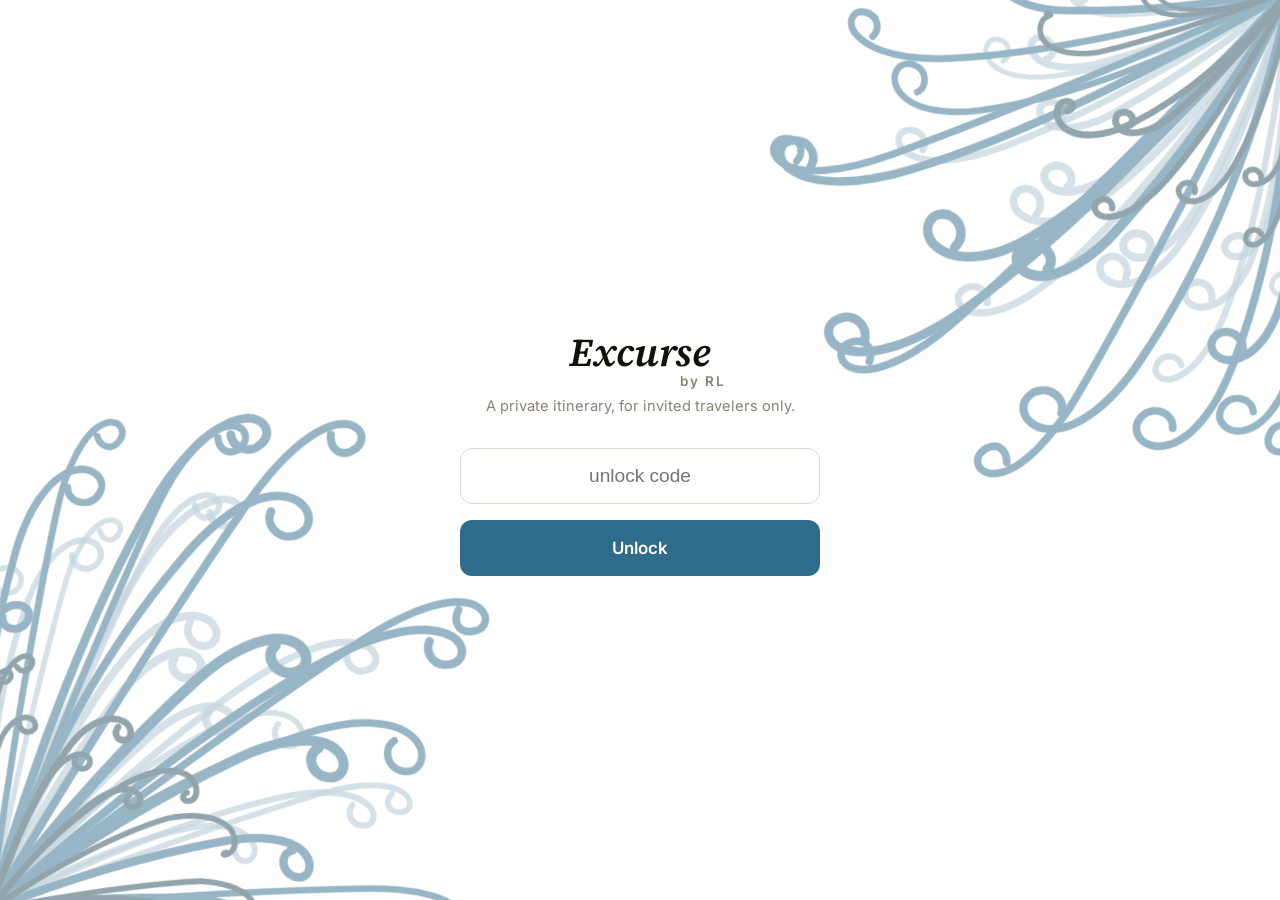
==== commit 049a1c6d: "deploy 20260613-2205" ====
--- a/index.html
+++ b/index.html
@@ -16,8 +16,8 @@
 @font-face{font-family:"Source Serif 4";src:url("./fonts/source-serif-italic-var.woff2") format("woff2");font-style:italic;font-weight:200 900;font-display:swap}
 @font-face{font-family:"Archivo";src:url("./fonts/archivo-var.woff2") format("woff2");font-weight:100 900;font-display:swap}
 </style>
-  <script type="module" crossorigin src="./assets/index-BIRwolIr.js"></script>
-  <link rel="stylesheet" crossorigin href="./assets/style-DU-u04QY.css">
+  <script type="module" crossorigin src="./assets/index-DlAwxG5L.js"></script>
+  <link rel="stylesheet" crossorigin href="./assets/style-B_r3iKI0.css">
 </head>
 <body>
 <div id="root"></div>
--- a/assets/style-B_r3iKI0.css
+++ b/assets/style-B_r3iKI0.css
@@ -0,0 +1,2 @@
+*{-webkit-tap-highlight-color:transparent}:root{--paper:#faf7f2;--paper-deep:#f1ece2;--ink:#1c1915;--ink-soft:#575046;--ink-faint:#8b8276;--line:#dcd5c9;--trip-accent:#2f6b8a;--on-accent:#fff;--call-ahead:#9a6a1b;--breaking:#ae352c;--confirmed:#2f6b4d;--font-ui:"Inter",system-ui,-apple-system,sans-serif;--font-voice:"Source Serif 4",Georgia,serif;--font-display:"Archivo",var(--font-ui);--fs-caption:.75rem;--fs-meta:.8125rem;--fs-body:.9375rem;--fs-emph:1.0625rem;--fs-title:1.25rem;--fs-day:1.5rem;--fs-display:2rem;--fs-clock:2.75rem;--fs-input:max(16px, var(--fs-meta));--lh-tight:1.2;--lh-body:1.45;--s1:4px;--s2:8px;--s3:12px;--s4:16px;--s5:24px;--s6:40px;--s7:64px;--tap:48px;--r-card:12px;--r-sheet:20px;--r-chip:999px;--shadow-sheet:0 -8px 32px #1c191529;--t-micro:.14s;--t-state:.24s;--t-trans:.42s;--t-set:.7s;--ease-out:cubic-bezier(.2,.8,.2,1);--ease-cam:cubic-bezier(.45,0,.15,1);--z-thread:10;--z-pocket:50;--z-overlay:60;--z-veil:100;--bg:var(--paper);--fg:var(--ink)}[data-mode=dream]{--bg:#161826;--fg:#eceaf2;--ember:#e27840}[data-mode=shape]{--bg:var(--paper);--fg:var(--ink)}[data-mode=field]{--bg:#fff;--fg:#111009}[data-mode=field][data-theme=dark]{--bg:#121110;--fg:#f4f1ea;--call-ahead:#e6a84f}[data-mode=afterglow]{--bg:#f7efe3;--fg:#231a12;--ember:#b5722b}html[data-mode=field]{font-size:112.5%}.num{font-variant-numeric:tabular-nums}.voice{font-family:var(--font-voice);font-style:italic}.display{font-family:var(--font-display);font-weight:600;font-stretch:75%}@media (prefers-reduced-motion:reduce){:root{--t-micro:0s;--t-state:80ms;--t-trans:80ms;--t-set:80ms}}html[data-palette=la-summer]{--bg:#fbf1e3;--fg:#2a2118;--ink-faint:#a08c72;--ink-soft:#6b5b45;--line:#efe3cc;--paper-deep:#f3e6d0;--trip-accent:#a05a22}html[data-palette=la-summer][data-theme=dark]{--bg:#201a12;--fg:#f4ead9;--ink-faint:#a8917a;--ink-soft:#d6c3a8;--line:#3a2f22;--paper-deep:#2a2318;--trip-accent:#c98d52}html[data-palette=pacific]{--bg:#f4f6f2;--fg:#1a211d;--ink-faint:#7e8b82;--ink-soft:#4e5c53;--line:#dde4dc;--paper-deep:#e9efe7;--trip-accent:#3f7464}html[data-palette=pacific][data-theme=dark]{--bg:#161b18;--fg:#e2eae4;--ink-faint:#8a9990;--ink-soft:#b4c4ba;--line:#2c3630;--paper-deep:#1e2520;--trip-accent:#7fa795}html[data-palette=golden-hour]{--bg:#fcead4;--fg:#2b1d0e;--ink-faint:#a98b62;--ink-soft:#7a5c38;--line:#f0d9b7;--paper-deep:#f6e0c2;--trip-accent:#c2571b}html[data-palette=golden-hour][data-theme=dark]{--bg:#221409;--fg:#f4e3cc;--ink-faint:#b08a5f;--ink-soft:#d6b894;--line:#44301c;--paper-deep:#2c1d10;--trip-accent:#e78a45}html[data-palette=marine-layer]{--bg:#eff2f4;--fg:#1c2226;--ink-faint:#8a969e;--ink-soft:#51606b;--line:#dce3e8;--paper-deep:#e4eaee;--trip-accent:#4a7186}html[data-palette=marine-layer][data-theme=dark]{--bg:#14181b;--fg:#e4eaee;--ink-faint:#8fa0ab;--ink-soft:#b9c7d1;--line:#2a3339;--paper-deep:#1c2226;--trip-accent:#7fa4b9}html[data-palette=matcha]{--bg:#f3f4e8;--fg:#20241a;--ink-faint:#939a7e;--ink-soft:#5c6648;--line:#e2e5ce;--paper-deep:#eaedda;--trip-accent:#5f7a3d}html[data-palette=matcha][data-theme=dark]{--bg:#181b12;--fg:#e9eddc;--ink-faint:#99a284;--ink-soft:#c2ccab;--line:#303626;--paper-deep:#21251a;--trip-accent:#97b264}html[data-palette=ktown-neon]{--bg:#fbeff4;--fg:#241318;--ink-faint:#a4798b;--ink-soft:#6e4356;--line:#f2dce6;--paper-deep:#f6e3ec;--trip-accent:#c2347e}html[data-palette=ktown-neon][data-theme=dark]{--bg:#150a10;--fg:#f6e4ee;--ink-faint:#a77e92;--ink-soft:#d3a8bf;--line:#3a2230;--paper-deep:#20121a;--trip-accent:#f056a8}html[data-palette=paper][data-theme=dark]{--bg:#1b1916;--fg:#efeae2;--ink-faint:#9a9184;--ink-soft:#c9c0b2;--line:#332f29;--paper-deep:#242019;--trip-accent:#c9a06a}html[data-typestyle=editorial]{--font-display:Georgia,"Iowan Old Style","Times New Roman",serif}html[data-typestyle=editorial] .display{font-weight:600;font-stretch:100%}html[data-typestyle=soft]{--font-display:var(--font-ui);--r-card:16px}html[data-typestyle=soft] .display{letter-spacing:-.01em;font-weight:700;font-stretch:100%}html[data-ts=large]{font-size:115%}html[data-mode=field][data-ts=large]{font-size:126%}*{box-sizing:border-box;min-width:0}html,body{margin:0}body{background:var(--bg);color:var(--fg);font-family:var(--font-ui);font-size:var(--fs-body);line-height:var(--lh-body);overflow-wrap:break-word}button{font:inherit;color:inherit;cursor:pointer;min-height:var(--tap);background:0 0;border:0;padding:0}a{color:inherit}:focus-visible{outline:2px solid var(--trip-accent);outline-offset:2px;border-radius:4px}.page{max-width:560px;padding:var(--s3) var(--s4) calc(96px + env(safe-area-inset-bottom));margin:0 auto}.pagehead{padding:var(--s4) 0 var(--s2);justify-content:space-between;align-items:baseline;display:flex}.pagehead .display{font-size:var(--fs-display)}.pagehead .sub{color:var(--ink-faint);font-size:var(--fs-meta)}.greet{padding:var(--s4) 0 var(--s2)}.greet h1{font-size:var(--fs-day);font-weight:600;line-height:var(--lh-tight);margin:0}.greet .sub{color:var(--ink-faint);font-size:var(--fs-meta);margin-top:var(--s1)}.tabbar{bottom:auto;left:0;right:0;top:var(--vvh,100dvh);z-index:var(--z-pocket);background:var(--bg);border-top:1.5px solid var(--line);padding:var(--s2) var(--s2) max(6px, calc(env(safe-area-inset-bottom) - 16px));justify-content:space-around;align-items:stretch;display:flex;position:fixed;transform:translateY(-100%)}.tabbar .tab{font-size:var(--fs-caption);color:var(--ink-faint);border-radius:var(--r-card);flex-direction:column;flex:1;align-items:center;gap:2px;display:flex}.tabbar .tab svg{width:22px;height:22px}.tabbar .tab[aria-selected=true]{color:var(--trip-accent);font-weight:600}.tabbar .wallet-btn{background:var(--trip-accent);width:58px;height:58px;color:var(--on-accent);box-shadow:var(--shadow-sheet);border:3px solid var(--bg);border-radius:50%;flex:none;justify-content:center;align-items:center;margin-top:-26px;display:flex}.tabbar .wallet-btn svg{width:26px;height:26px}.hero{border:1.5px solid var(--line);border-radius:var(--r-card);padding:var(--s5);margin-top:var(--s3);background:var(--bg)}.hero .leaveby{font-size:var(--fs-caption);letter-spacing:.1em;color:var(--trip-accent);font-weight:600}.hero .clock{font-size:var(--fs-clock);margin:var(--s1) 0;line-height:1.05}.hero .in{color:var(--ink-faint);font-size:var(--fs-meta)}.hero h2{font-size:var(--fs-title);margin:var(--s3) 0 var(--s1);font-weight:600;line-height:var(--lh-tight)}.hero .fact{color:var(--ink-soft)}.hero .ring-row{align-items:center;gap:var(--s4);justify-content:space-between;display:flex}.meanwhile{margin-top:var(--s4);color:var(--ink-faint);font-size:var(--fs-meta);text-align:left;width:100%;padding:var(--s2) 0}.later{margin-top:var(--s5)}.later .lbl,.seclbl,.set-group .lbl{font-size:var(--fs-caption);letter-spacing:.1em;color:var(--ink-soft);text-transform:uppercase;margin-bottom:var(--s3);align-items:center;gap:10px;font-weight:600;display:flex}.later .lbl:before,.seclbl:before,.set-group .lbl:before{content:"";background:var(--trip-accent);border-radius:2px;flex:none;width:3px;height:13px}.later .lbl:after,.seclbl:after,.set-group .lbl:after{content:"";background:linear-gradient(to right,var(--line),transparent);flex:1;height:1px}.seclbl .wip{flex:none}.later .row{gap:var(--s3);padding:var(--s3) 0;border-top:1px solid var(--line);text-align:left;align-items:baseline;width:100%;display:flex}.later .row .t{color:var(--ink-faint);min-width:72px;font-size:var(--fs-meta);flex:none}.daychips{gap:var(--s2);padding:var(--s2) 0 var(--s3);scrollbar-width:none;display:flex;overflow-x:auto}.daychips::-webkit-scrollbar{display:none}.daychips button{border:1.5px solid var(--line);min-width:56px;height:56px;font-weight:600;font-size:var(--fs-emph);border-radius:50%;flex:none;justify-content:center;align-items:center;display:flex}.daychips button[aria-selected=true]{background:var(--trip-accent);color:var(--on-accent);border-color:var(--trip-accent)}.daychips button .d{font-size:var(--fs-caption);font-weight:400;display:block}.dayhead{--dayback-opacity:.2;--dayback-contrast:1.05;isolation:isolate;padding:var(--s2) 0;position:relative}.dayback{z-index:0;pointer-events:none;-webkit-mask-composite:source-in;position:absolute;top:0;bottom:0;left:0;right:0;-webkit-mask-image:linear-gradient(#0000 0%,#000 20%,#000 38%,#0000 76%),linear-gradient(90deg,#0000 0%,#000 20%,#000 80%,#0000 100%);mask-image:linear-gradient(#0000 0%,#000 20%,#000 38%,#0000 76%),linear-gradient(90deg,#0000 0%,#000 20%,#000 80%,#0000 100%);-webkit-mask-repeat:no-repeat;mask-repeat:no-repeat;-webkit-mask-composite:source-in;mask-composite:intersect}.dayback img{object-fit:cover;width:100%;height:100%;opacity:var(--dayback-opacity);filter:grayscale(1) contrast(var(--dayback-contrast));display:block}.dayhead>.display,.dayhead>.brief,.dayhead>.daytheme,.dayhead>.daymeta,.dayhead>.dm-open{z-index:1;position:relative}.dayhead .display{font-size:var(--fs-day)}.brief{color:var(--ink-faint);font-size:var(--fs-meta);margin-top:var(--s1)}.card{border:1.5px solid var(--line);border-radius:var(--r-card);margin:var(--s3) 0;background:var(--bg)}.card.single{border-style:dashed}.card.backupghost{opacity:.8;border-style:dashed;width:94%;margin-left:auto}.card.freeform{background:var(--paper-deep);border-style:none}.card.past{opacity:.55}.card>summary{padding:var(--s4);cursor:pointer;min-height:var(--tap);list-style:none;position:relative}.card>summary::-webkit-details-marker{display:none}.card>summary:after{content:"";right:var(--s4);border-right:1.5px solid var(--ink-faint);border-bottom:1.5px solid var(--ink-faint);width:8px;height:8px;transition:transform var(--t-micro);position:absolute;top:calc(50% - 4px);transform:rotate(45deg)}.card[open]>summary:after{transform:rotate(225deg)}.meta-row{gap:var(--s2);font-size:var(--fs-meta);color:var(--ink-faint);padding-right:var(--s5);flex-wrap:wrap;align-items:baseline;display:flex}.card h3{margin:var(--s1) 0 0;font-size:var(--fs-emph);font-weight:600;line-height:var(--lh-tight);padding-right:var(--s5)}.card.struck h3{color:var(--ink-faint);text-decoration:line-through}.card .fact{color:var(--ink-soft);font-size:var(--fs-meta);margin-top:var(--s1)}.card .body{padding:0 var(--s4) var(--s4)}.voiceline{text-align:left;width:100%;color:var(--ink-soft);font-size:var(--fs-emph);padding:var(--s2) 0;line-height:var(--lh-body);display:block}.voiceline.clamped{-webkit-line-clamp:2;-webkit-box-orient:vertical;display:-webkit-box;overflow:hidden}.lrow{gap:var(--s2);margin:var(--s2) 0;font-size:var(--fs-meta);color:var(--ink-soft);display:flex}.lrow .k{color:var(--ink-faint);flex:none;min-width:72px}.headsup{margin:var(--s2) 0;font-size:var(--fs-meta);color:var(--ink-soft)}.actchips{gap:var(--s2);margin-top:var(--s3);flex-wrap:wrap;display:flex}.chip{border:1.5px solid var(--line);border-radius:var(--r-chip);padding:var(--s2) var(--s4);font-size:var(--fs-meta);min-height:var(--tap);background:var(--bg);align-items:center;text-decoration:none;display:inline-flex}.chip.primary{background:var(--trip-accent);color:var(--on-accent);border-color:var(--trip-accent)}.chip.callahead{border-color:var(--call-ahead);color:var(--call-ahead)}.receipts{margin-top:var(--s3);font-size:var(--fs-caption);color:var(--ink-faint)}.fork-tag{font-size:var(--fs-caption);letter-spacing:.06em;color:var(--trip-accent)}.pocket-tag{font-size:var(--fs-caption);letter-spacing:.06em;color:var(--ink-faint)}.option{border:1px solid var(--line);border-radius:var(--r-card);padding:var(--s3);margin:var(--s2) 0}.option .read{font-size:var(--fs-meta);color:var(--ink-soft);font-family:var(--font-voice);font-style:italic}.option .tr{font-size:var(--fs-caption);color:var(--ink-faint);margin-top:var(--s1)}.flap{border:1px dashed var(--line);border-left:3px solid var(--line);border-radius:0 var(--r-card) var(--r-card) 0;margin:0 0 var(--s3) var(--s4);background:var(--paper-deep)}.flap>summary{padding:var(--s3) var(--s4);font-size:var(--fs-meta);color:var(--ink-faint);cursor:pointer;min-height:var(--tap);align-items:center;list-style:none;display:flex}.flap>summary::-webkit-details-marker{display:none}.flap .g-ent{padding:var(--s3) var(--s4);border-top:1px solid var(--line)}.flap .g-ent .nm{font-weight:600;font-size:var(--fs-meta)}.flap .g-ent .hrs{color:var(--trip-accent);font-size:var(--fs-caption);margin-left:var(--s2)}.flap .g-ent .why{font-size:var(--fs-meta);color:var(--ink-soft)}.dayrail{padding-left:var(--s5);position:relative}.dayrail:before{content:"";background:var(--line);width:1.5px;position:absolute;top:0;bottom:0;left:9px}.railnode{background:var(--bg);border:1.5px solid var(--ink-faint);border-radius:50%;width:13px;height:13px;margin-top:26px;position:absolute;left:3px}.railnode.decision{border-color:var(--trip-accent);border-radius:2px;transform:rotate(45deg)}.railnode.backupn{border-style:dotted}.wsheet-scrim{height:var(--vvh,100dvh);z-index:var(--z-overlay);opacity:0;pointer-events:none;transition:opacity var(--t-state);background:#00000059;position:fixed;top:0;bottom:0;left:0;right:0}.wsheet-scrim.open{opacity:1;pointer-events:auto}.wsheet{bottom:auto;left:0;right:0;top:var(--vvh,100dvh);z-index:var(--z-overlay);background:var(--paper-deep);border-radius:var(--r-sheet) var(--r-sheet) 0 0;box-shadow:var(--shadow-sheet);border-bottom:72px solid var(--paper-deep);transition:transform var(--t-trans) var(--ease-out);max-height:calc(var(--vvh,100dvh) * .9);flex-direction:column;display:flex;position:fixed;transform:translateY(2%)}.wsheet.open{transform:translateY(calc(72px - 100%))}.wsheet .whead{padding:var(--s4) var(--s5) var(--s2);justify-content:space-between;align-items:center;display:flex}.wsheet .whead .display{font-size:var(--fs-title)}.wsheet .whead button{color:var(--ink-faint);font-size:var(--fs-meta);padding:0 var(--s2)}.wstack{padding:var(--s3) var(--s4) calc(var(--s6) + env(safe-area-inset-bottom));overflow:auto}.wcard{border-radius:var(--r-card);background:var(--bg);border:1.5px solid var(--line);margin-top:calc(-1 * var(--s7) + 14px);text-align:left;width:100%;transition:margin var(--t-state) var(--ease-out);padding:0;display:block;overflow:hidden;box-shadow:0 -4px 16px #1c19151a}.wstack .wcard:first-child{margin-top:0}.wcard .band{background:var(--trip-accent);height:6px}.wcard.k-stay .band{background:var(--confirmed)}.wcard.k-car .band{background:var(--call-ahead)}.wcard.k-policy .band{background:var(--ink-faint)}.wcard.k-other .band{background:var(--ink-soft)}.wcard .wface{padding:var(--s4) var(--s5) var(--s5)}.wcard .kind{font-size:var(--fs-caption);color:var(--ink-faint);letter-spacing:.08em;text-transform:uppercase}.wcard .nm{font-weight:600;font-size:var(--fs-emph);line-height:var(--lh-tight);margin-top:2px}.wcard .peek{color:var(--ink-faint);font-size:var(--fs-meta);white-space:nowrap;text-overflow:ellipsis;margin-top:2px;overflow:hidden}.wcard.active,.wcard.active~.wcard{margin-top:var(--s3)}.wbody{padding:0 var(--s5) var(--s5)}.wbody .bigcode{font-size:var(--fs-display);font-family:var(--font-display);letter-spacing:.04em;padding:var(--s2) 0 var(--s3);text-align:left;word-break:break-all;width:100%;font-weight:600;font-stretch:75%}.wbody .bigcode.copied{color:var(--confirmed)}.wbody .note{font-size:var(--fs-body);color:var(--ink-soft);padding:var(--s2) 0}.wbody .row{gap:var(--s3);padding:var(--s2) 0;border-top:1px solid var(--line);font-size:var(--fs-meta);display:flex}.wbody .row .k{color:var(--ink-faint);flex:none;width:108px}.wbody .row .v{flex:1}.seg{gap:var(--s1);background:var(--paper-deep);border-radius:var(--r-chip);margin:var(--s2) 0 var(--s4);scrollbar-width:none;padding:4px;display:flex;overflow-x:auto}.seg::-webkit-scrollbar{display:none}.seg button{white-space:nowrap;border-radius:var(--r-chip);padding:var(--s2) var(--s4);font-size:var(--fs-meta);flex:1;min-height:40px}.seg button[aria-selected=true]{background:var(--bg);font-weight:600;box-shadow:0 1px 4px #1c19151f}.seg .badge{font-size:var(--fs-caption);color:var(--ink-faint);margin-left:6px}.demand{border:1.5px solid var(--line);border-radius:var(--r-card);padding:var(--s4);margin:var(--s3) 0}.demand .nm{font-weight:600;font-size:var(--fs-emph)}.demand .why{color:var(--ink-soft);font-size:var(--fs-meta);margin:var(--s1) 0 var(--s3)}.slotrow{align-items:center;gap:var(--s3);margin:var(--s2) 0;display:flex}.slotrow .k{font-size:var(--fs-caption);letter-spacing:.06em;text-transform:uppercase;color:var(--trip-accent);flex:none;width:88px}.slotrow input{border:0;border-bottom:1.5px solid var(--line);color:var(--fg);font:inherit;font-size:var(--fs-input);padding:var(--s2) 2px;min-height:var(--tap);background:0 0;border-radius:0;flex:1}.slotrow input:focus{border-bottom-color:var(--trip-accent);outline:none}.slotrow input::placeholder{color:var(--ink-faint);font-style:italic}.pcat{margin:var(--s4) 0}.pcat .ph{justify-content:space-between;align-items:baseline;display:flex}.pcat .ph .nm{font-weight:600}.pcat .prog{font-size:var(--fs-caption);color:var(--ink-faint);border:1px solid var(--line);border-radius:var(--r-chip);padding:2px 10px}.pcat .prog.done{color:var(--confirmed);border-color:var(--confirmed)}.checkrow{gap:var(--s3);padding:var(--s3) 0;border-top:1px solid var(--line);align-items:flex-start;display:flex}.checkrow input{width:22px;height:22px;accent-color:var(--trip-accent);flex:none;margin-top:2px}.checkrow label,.checkrow .le-textwrap{flex:1}.checkrow .why{color:var(--ink-faint);font-size:var(--fs-caption);display:block}.checkrow.done label{color:var(--ink-faint)}.checkrow.done .main{text-decoration:line-through}.le-text{-webkit-line-clamp:2;-webkit-box-orient:vertical;display:-webkit-box;overflow:hidden}.le-text.full{display:block}.le-more{color:var(--trip-accent);font-size:var(--fs-caption);padding:var(--s1) 0;min-height:0}.le-due{color:var(--call-ahead);font-size:var(--fs-caption)}.donewrap{margin-top:var(--s5)}.donewrap>summary{cursor:pointer;color:var(--ink-faint);font-size:var(--fs-meta);padding:var(--s3) 0;min-height:var(--tap);align-items:center;gap:var(--s2);list-style:none;display:flex}.donewrap>summary::-webkit-details-marker{display:none}.emptystate{border:1.5px dashed var(--line);border-radius:var(--r-card);padding:var(--s5);color:var(--ink-faint);text-align:center;margin:var(--s4) 0}.pastefield{border:1.5px solid var(--line);border-radius:var(--r-card);background:var(--bg);width:100%;color:var(--fg);font:inherit;font-size:var(--fs-input);padding:var(--s4);min-height:88px}.set-group{margin:var(--s5) 0}.set-group .lbl{font-size:var(--fs-caption);letter-spacing:.08em;text-transform:uppercase;color:var(--ink-faint);margin-bottom:var(--s2)}.set-row{gap:var(--s2);flex-wrap:wrap;display:flex}.set-row button,.set-row a{border:1.5px solid var(--line);border-radius:var(--r-chip);padding:var(--s2) var(--s4);font-size:var(--fs-meta);align-items:center;gap:var(--s2);min-height:var(--tap);background:var(--bg);text-decoration:none;display:inline-flex}.set-row [aria-pressed=true]{border-color:var(--trip-accent);color:var(--trip-accent);font-weight:600}.swatch{border:1px solid var(--line);border-radius:50%;flex:none;width:16px;height:16px}.veil{z-index:var(--z-veil);background:var(--bg);padding:var(--s5);text-align:center;justify-content:center;align-items:center;display:flex;position:fixed;top:0;bottom:0;left:0;right:0;overflow:hidden}.veil .box{z-index:2;width:min(360px,92vw);position:relative}.veil .box:before{content:"";z-index:-1;background:radial-gradient(closest-side,var(--bg) 55%,transparent);position:absolute;top:-12%;bottom:-12%;left:-12%;right:-12%}.veil h1{font-size:var(--fs-display);margin:0 0 var(--s2)}.veil p{color:var(--ink-faint);font-size:var(--fs-meta)}.veil input{border:1.5px solid var(--line);border-radius:var(--r-card);width:100%;padding:var(--s4);font-size:var(--fs-emph);background:var(--bg);color:var(--fg);text-align:center;margin:var(--s4) 0}.veil .go{background:var(--trip-accent);width:100%;color:var(--on-accent);border-radius:var(--r-card);padding:var(--s4);font-weight:600}.veil.err .box{animation:shake var(--t-micro) 1}@keyframes shake{25%{transform:translate(-6px)}75%{transform:translate(6px)}}.lens-grid{gap:var(--s3);margin-top:var(--s4);flex-wrap:wrap;justify-content:center;display:flex}.lens-grid button{border:1.5px solid var(--line);border-radius:var(--r-chip);padding:var(--s3) var(--s5);font-size:var(--fs-emph)}.sect{margin:var(--s3) 0}.sect h4{font-size:var(--fs-caption);letter-spacing:.1em;text-transform:uppercase;color:var(--trip-accent);margin:0 0 var(--s1);border-bottom:1.5px solid var(--line);padding-bottom:3px;font-weight:600;display:inline-block}.sect p{margin:var(--s1) 0;color:var(--ink-soft);font-size:var(--fs-meta);line-height:var(--lh-body)}.card h3,.demand .nm,.pcat .ph .nm,.wcard .nm,.hero h2,.greet h1{font-family:var(--font-display);font-stretch:75%}html[data-typestyle=editorial] .card h3,html[data-typestyle=editorial] .demand .nm,html[data-typestyle=editorial] .pcat .ph .nm,html[data-typestyle=editorial] .wcard .nm,html[data-typestyle=editorial] .hero h2,html[data-typestyle=editorial] .greet h1{font-stretch:100%}html[data-typestyle=soft] .card h3,html[data-typestyle=soft] .demand .nm,html[data-typestyle=soft] .pcat .ph .nm,html[data-typestyle=soft] .wcard .nm,html[data-typestyle=soft] .hero h2,html[data-typestyle=soft] .greet h1{letter-spacing:-.01em;font-stretch:100%}.wcard{border-radius:var(--r-card) var(--r-card) 0 0;margin-top:-15px;box-shadow:0 -5px 12px -7px #00000029}.wstack .wcard:first-child{box-shadow:none;margin-top:0}.wstack .wcard:last-child{border-radius:var(--r-card) var(--r-card) var(--r-card) var(--r-card)}.wcard .wface{justify-content:space-between;align-items:center;gap:var(--s3);text-align:left;width:100%;min-height:var(--tap);padding:var(--s2) var(--s5) calc(var(--s5) + var(--s2));display:flex}.wcard .wface .nm{font-size:var(--fs-body);white-space:nowrap;text-overflow:ellipsis;margin:0;overflow:hidden}.wcard .wface .kind{font-size:var(--fs-caption);flex:none}.wcard.active{border-radius:var(--r-card);margin-bottom:var(--s2);margin:var(--s3) 0}.wcard.active+.wcard{margin-top:var(--s3)}.wsect{font-size:var(--fs-caption);letter-spacing:.1em;text-transform:uppercase;color:var(--trip-accent);margin:var(--s4) 0 var(--s1);border-bottom:1.5px solid var(--line);padding-bottom:3px;font-weight:600;display:inline-block}.seg button{justify-content:center;align-items:center;gap:6px;display:inline-flex}.segbadge{background:var(--line);color:var(--ink-soft);border-radius:var(--r-chip);font-size:var(--fs-caption);padding:4px 8px;line-height:1}.seg button[aria-selected=true] .segbadge{background:var(--trip-accent);color:var(--on-accent)}.le-body{flex:1;min-width:0}.le-foot{margin-top:var(--s1);justify-content:space-between;align-items:center;display:flex}.le-chev{width:40px;min-height:32px;color:var(--ink-faint);justify-content:flex-start;align-items:center;display:flex}.le-chev svg{transition:transform var(--t-micro)}.le-chev.open svg{transform:rotate(180deg)}.le-due{color:var(--call-ahead);font-size:var(--fs-caption);margin-left:auto}.hint{color:var(--ink-faint);font-size:var(--fs-meta);margin:var(--s1) 0 var(--s3)}.slotrow{align-items:flex-start}.slotrow .k .rec{color:var(--ink-faint);text-transform:none;letter-spacing:0}.chipfield{align-items:center;gap:var(--s1);min-height:var(--tap);border-bottom:1.5px solid var(--line);padding-bottom:var(--s2);flex-wrap:wrap;flex:1;display:flex}.fitchip{border:1px solid var(--line);background:var(--paper-deep);border-radius:8px;align-items:center;max-width:100%;display:inline-flex}.fitchip-main{font-size:var(--fs-meta);text-align:left;min-height:32px;padding:6px 10px}.fitchip.open{border-color:var(--breaking)}.fitchip-x{min-height:32px;color:var(--breaking);font-size:var(--fs-emph);padding:0 10px}.fitplus{color:var(--trip-accent);font-size:var(--fs-meta);min-height:32px;padding:4px 8px}.fitadd{border:0;border-bottom:1.5px solid var(--trip-accent);color:var(--fg);font:inherit;font-size:var(--fs-input);background:0 0;border-radius:0;min-width:130px;padding:4px 2px}.fitadd:focus{outline:none}.wip{border:1px dashed var(--call-ahead);color:var(--call-ahead);border-radius:var(--r-chip);margin-left:var(--s2);letter-spacing:.04em;text-transform:none;padding:2px 8px;font-size:10px;font-weight:400}.wpeek{align-items:center;gap:var(--s3);text-align:left;border:1.5px solid var(--line);border-radius:var(--r-card);width:100%;padding:var(--s4);background:var(--bg);display:flex}.wpeek .kind{font-size:var(--fs-caption);color:var(--trip-accent);letter-spacing:.08em;text-transform:uppercase;flex:none}.wpeek .nm{white-space:nowrap;text-overflow:ellipsis;flex:1;min-width:0;font-weight:600;overflow:hidden}.wpeek .code{color:var(--ink-faint);font-size:var(--fs-meta);flex:none}.progressbar{background:var(--paper-deep);border:1px solid var(--line);border-radius:3px;height:6px;display:block;overflow:hidden}.progressbar i{background:var(--trip-accent);height:100%;display:block}.le-note{color:var(--ink-faint);font-size:var(--fs-meta);margin-top:var(--s2);line-height:var(--lh-body);display:block}.veil,.splash{padding-top:calc(var(--s5) + env(safe-area-inset-top))}.splash{z-index:var(--z-veil);background:var(--bg);text-align:center;justify-content:center;align-items:center;display:flex;position:fixed;top:0;bottom:0;left:0;right:0;overflow:hidden}.splash-box{z-index:2;padding:var(--s6) var(--s5);animation:rise var(--t-set) var(--ease-out) both;position:relative}.splash-box:before{content:"";z-index:-1;background:radial-gradient(closest-side,var(--bg) 52%,transparent);position:absolute;top:-14%;bottom:-14%;left:-14%;right:-14%}.splash-mark{font-family:var(--font-voice);color:var(--trip-accent);font-style:italic;font-size:var(--fs-title);letter-spacing:.05em;margin-bottom:var(--s4)}.splash-box h1{font-family:var(--font-voice);letter-spacing:-.01em;margin:0;font-size:max(2.4rem,min(9vw,3.2rem));font-style:italic;font-weight:620;line-height:1.08}.splash-dates{color:var(--ink-soft);margin-top:var(--s3);font-size:var(--fs-meta);letter-spacing:.16em;text-transform:uppercase}.splash-welcome{color:var(--trip-accent);font-size:var(--fs-title);margin-top:var(--s4)}@keyframes rise{0%{opacity:0;transform:translateY(14px)}to{opacity:1;transform:none}}.veil h1{font-family:var(--font-voice);letter-spacing:-.01em;font-size:2.2rem;font-style:italic;font-weight:620;font-stretch:100%}.frond{--base:0deg;--fsz:min(120vw,600px);width:var(--fsz);z-index:1;fill:none;height:auto;stroke:var(--trip-accent);opacity:.5;left:calc(var(--fsz) * -.05 - 10px);bottom:calc(var(--fsz) * -.05 - 10px);transform:rotate(var(--base));transform-origin:5% 95%;animation:frondenter 1.2s var(--ease-out) both,frondsway 6s ease-in-out 2.2s infinite alternate;position:absolute}.frond.flip{--base:180deg;bottom:auto;left:auto;right:calc(var(--fsz) * -.05 - 10px);top:calc(var(--fsz) * -.05 - 10px);transform-origin:50%}.frond .leaf{stroke-linecap:round;opacity:0;animation:leafin .42s var(--ease-out) both;animation-delay:var(--d)}.frond .leafw{transform-box:view-box;transform-origin:8px 152px;transform:rotate(var(--rot)) scale(var(--ls,1))}.frond .leafw.back .leaf{opacity:0;stroke:color-mix(in srgb,var(--trip-accent) 55%,var(--bg) 45%);animation:leafin-back .42s var(--ease-out) both;animation-delay:var(--d)}@keyframes leafin-back{to{opacity:.75}}.frond .leafw.fore .leaf{stroke-width:3px;opacity:0;stroke:color-mix(in srgb,var(--trip-accent) 62%,var(--fg) 38%);animation:leafin .42s var(--ease-out) both;animation-delay:var(--d)}@keyframes leafin{to{opacity:1}}@keyframes frondenter{0%{transform:rotate(calc(var(--base) - 8deg)) scale(.55);opacity:0}}@keyframes frondsway{0%{transform:rotate(var(--base))}to{transform:rotate(calc(var(--base) + 1.6deg))}}@media (prefers-reduced-motion:reduce){.frond{opacity:.5;animation:none}.frond .leafw,.frond .leaf{opacity:1;animation:none}.splash-box{animation:none}}.timeshift{justify-content:center;align-items:center;gap:var(--s4);margin-top:var(--s2);color:var(--ink-faint);display:flex}.timeshift button{min-width:44px;min-height:36px;font-size:var(--fs-emph);color:var(--ink-faint)}.timeshift button:disabled{opacity:.25}.timeshift .backnow{font-size:var(--fs-caption);color:var(--trip-accent);min-width:auto}.daytheme{font-size:var(--fs-emph);color:var(--ink-soft);margin-top:var(--s2)}.daymeta{gap:var(--s4);margin-top:var(--s2);font-size:var(--fs-caption);letter-spacing:.06em;text-transform:uppercase;color:var(--ink-faint);flex-wrap:wrap;display:flex}.seg button{padding:var(--s2) var(--s4);flex:none}.slotrow .k{flex-direction:column;gap:2px;width:88px;display:flex}.slotrow .k .rec{font-size:var(--fs-caption);color:var(--ink-faint);letter-spacing:0;text-transform:none}.demand>summary,.pcat>summary{cursor:pointer;justify-content:space-between;align-items:center;gap:var(--s3);min-height:var(--tap);list-style:none;display:flex}.demand>summary::-webkit-details-marker{display:none}.pcat>summary::-webkit-details-marker{display:none}.demand .dprog{font-size:var(--fs-caption);color:var(--ink-faint);border:1px solid var(--line);border-radius:var(--r-chip);flex:none;padding:3px 10px}.demand .dbody{padding-top:var(--s2)}.pcat>summary{padding:var(--s2) 0}html[data-typestyle=editorial]{--font-ui:Georgia,"Iowan Old Style",serif}html[data-typestyle=editorial] .num,.tabbar{font-family:Inter,system-ui,-apple-system,BlinkMacSystemFont,Segoe UI,Roboto,Noto Sans,Ubuntu,Cantarell,Helvetica Neue,sans-serif}html[data-typestyle=soft]{--font-ui:ui-rounded,"SF Pro Rounded","Inter",system-ui,sans-serif;--font-display:ui-rounded,"SF Pro Rounded","Inter",system-ui,sans-serif;--r-card:18px;--r-sheet:26px}html{background:var(--bg)}html,body{height:var(--vvh,100dvh);overflow:hidden}.appwrap{view-transition-name:page;transition:opacity .28s var(--ease-out);background:var(--bg);height:var(--vvh,100dvh);padding-top:env(safe-area-inset-top);overscroll-behavior:contain;overflow-x:hidden;overflow-y:auto}.veil,.splash{height:var(--vvh,100dvh)}.appwrap.dim{opacity:.6}body:before{content:"";height:env(safe-area-inset-top);z-index:90;pointer-events:none;background:var(--bg);background:color-mix(in srgb,var(--bg) 82%,transparent);-webkit-backdrop-filter:blur(12px);backdrop-filter:blur(12px);position:fixed;top:0;left:0;right:0}.tabbar{view-transition-name:tabbar}::view-transition-old(root){animation:none}::view-transition-new(root){animation:none}::view-transition-old(tabbar){animation:none}::view-transition-new(tabbar){animation:none}.brand{max-width:560px;padding:var(--s2) var(--s4) 2px;color:var(--trip-accent);font-family:var(--font-voice);font-style:italic;font-size:var(--fs-emph);letter-spacing:.04em;view-transition-name:brand;justify-content:flex-end;align-items:center;gap:8px;margin:0 auto;display:flex}.brand svg{opacity:.9;flex:none}::view-transition-old(brand){animation:none}::view-transition-new(brand){animation:none}.brand-word{display:inline-block;position:relative}.byco{font-family:var(--font-ui);letter-spacing:.14em;color:var(--ink-faint);white-space:nowrap;font-size:.5em;font-style:normal;position:absolute;bottom:-.74em;right:0}.veil .byco{font-size:.34em;right:-1.1em}.splash .byco{right:-1.4em}html[data-navdir=forward]::view-transition-new(page){z-index:2;animation:.46s cubic-bezier(.32,.72,0,1) both vt-push-in}html[data-navdir=forward]::view-transition-old(page){animation:.46s cubic-bezier(.32,.72,0,1) both vt-push-under}html[data-navdir=backward]::view-transition-old(page){z-index:2;animation:.46s cubic-bezier(.32,.72,0,1) both vt-pop-out}html[data-navdir=backward]::view-transition-new(page){animation:.46s cubic-bezier(.32,.72,0,1) both vt-pop-reveal}@keyframes vt-push-in{0%{transform:translate(100%)}}@keyframes vt-push-under{to{transform:translate(-30%)}}@keyframes vt-pop-out{to{transform:translate(100%)}}@keyframes vt-pop-reveal{0%{transform:translate(-30%)}}html[data-navdir] .heroin,html[data-morph] .heroin,html[data-navdir] .segin,html[data-morph] .segin,html[data-navdir] .fitchip,html[data-morph] .fitchip{animation:none}html[data-navdir] details::details-content{transition:none}html[data-morph] details::details-content{transition:none}html[data-morph]::view-transition-old(page){animation:.26s cubic-bezier(.4,0,.2,1) both vt-vacate}html[data-morph]::view-transition-new(page){animation:.32s cubic-bezier(.4,0,.2,1) .2s both vt-arrive}@keyframes vt-vacate{to{opacity:0}}@keyframes vt-arrive{0%{opacity:0}}::view-transition-group(morph){z-index:40;animation-duration:.62s;animation-timing-function:cubic-bezier(.45,0,.15,1)}::view-transition-image-pair(morph){animation-duration:.62s}::view-transition-group(morphday){z-index:40;animation-duration:.95s;animation-timing-function:cubic-bezier(.3,0,.08,1)}::view-transition-image-pair(morphday){animation-duration:.95s}::view-transition-old(morphday){width:auto;height:100%;animation:.26s cubic-bezier(.4,0,.2,1) both vt-vacate}::view-transition-new(morphday){width:100%;height:auto;animation:.38s cubic-bezier(.4,0,.2,1) .16s both vt-arrive}::view-transition-old(morph){width:100%;height:auto;animation:.24s cubic-bezier(.4,0,.2,1) both vt-vacate}::view-transition-new(morph){width:100%;height:auto;animation:.34s cubic-bezier(.4,0,.2,1) .14s both vt-arrive}details::details-content{opacity:0;transition:opacity .26s var(--ease-out)}details[open]::details-content{opacity:1}@supports (animation-timing-function:linear(0,1)){.wsheet{transition:transform .9s linear(0,.0238 3.2%,.0858 6.5%,.1733 9.7%,.2757 12.9%,.3846 16.1%,.4933 19.4%,.5969 22.6%,.6921 25.8%,.7767 29%,.8496 32.3%,.9105 35.5%,.9598 38.7%,.9982 41.9%,1.0267 45.2%,1.0467 48.4%,1.0594 51.6%,1.0661 54.8%,1.0681 58.1%,1.0665 61.3%,1.0622 64.5%,1.0563 67.7%,1.0493 71%,1.0419 74.2%,1.0345 77.4%,1.0275 80.6%,1.021 83.9%,1.0152 87.1%,1.0102 90.3%,1.0061 93.5%,1.0027 96.8%,1)}}.wsheet{will-change:transform}.wsheet.open .wcard{animation:cardfan .26s var(--ease-out) both;animation-delay:calc(var(--i,0)*40ms)}@keyframes cardfan{0%{opacity:0;transform:translateY(16px)}}.wcard .wgrow{visibility:hidden;grid-template-rows:0fr;transition:grid-template-rows .56s cubic-bezier(.32,.72,0,1),visibility 0s .56s;display:grid}.wcard .wgrow.open{visibility:visible;grid-template-rows:1fr;transition:grid-template-rows .56s cubic-bezier(.32,.72,0,1),visibility}.wcard .wgrow-in{min-height:0;overflow:hidden}.le-notewrap{transition:grid-template-rows .3s var(--ease-out);grid-template-rows:0fr;display:grid}.le-notewrap.open{grid-template-rows:1fr}.le-notewrap>.le-note{min-height:0;overflow:hidden}.segin{animation:segin .24s var(--ease-out) both}@keyframes segin{0%{opacity:0;transform:translateY(8px)}}.dayroll .dayhead .brief{animation:rollfade .38s var(--ease-out) .75s backwards}.dayroll .dayhead .daytheme{animation:rollfade .42s var(--ease-out) .86s backwards}.dayroll .dayhead .daymeta{animation:rollfade .42s var(--ease-out) .97s backwards}.dayroll .dayhead .dm-open{animation:rollfade .42s var(--ease-out) 1.08s backwards}.dayroll .dayrail>div{animation:rollin .44s var(--ease-cam) backwards;animation-delay:calc(1.06s + min(var(--ri,0), 7) * 65ms)}@keyframes rollin{0%{opacity:0;transform:translateY(-16px)}}@keyframes rollfade{0%{opacity:0;transform:translateY(6px)}}.dayhead .display{width:-webkit-fit-content;width:-moz-fit-content;width:fit-content;font-size:2.1rem}.heroin{animation:heroin .24s var(--ease-out) both}@keyframes heroin{0%{opacity:0;transform:translateY(10px)}}.chip,.daychips button,.seg button,.set-row button,.tabbar .tab,.fitchip-main,.fitplus,.wallet-btn{transition:transform .14s var(--ease-out),background-color .14s var(--ease-out), border-color .14s var(--ease-out),color .14s var(--ease-out)}.chip:active,.daychips button:active,.seg button:active,.set-row button:active,.fitchip-main:active{transform:scale(.94)}.wallet-btn:active{transform:scale(.9)}.checkrow input{transition:transform .14s var(--ease-out)}.checkrow input:active{transform:scale(.85)}.checkrow label .main,.checkrow .le-textwrap .main{transition:color .14s var(--ease-out)}.fitchip{animation:chipin .14s var(--ease-out) both}@keyframes chipin{0%{opacity:0;transform:scale(.8)}}.progressbar i{transition:width .42s var(--ease-out)}.hero svg circle{transition:stroke-dashoffset 1s linear}.splash{transition:opacity .42s var(--ease-out)}.splash.leaving{opacity:0;pointer-events:none}.splash.leaving .splash-box{transition:transform .42s var(--ease-out);transform:translateY(-10px)}.pkoverall{border:1px solid var(--line);border-radius:var(--r-card);background:var(--bg);padding:var(--s3) var(--s4);margin-bottom:var(--s5)}.pkoverall .row{justify-content:space-between;margin-bottom:6px;display:flex}.spark{color:var(--trip-accent);vertical-align:-1px;flex:none;margin-right:6px}.checkrow .rowdel{min-width:36px;min-height:32px;color:var(--ink-faint);font-size:var(--fs-emph)}@media (prefers-reduced-motion:reduce){::view-transition-old(*){animation:none!important}::view-transition-new(*){animation:none!important}details::details-content{transition:none}.wsheet{transition:none}.wsheet.open .wcard,.heroin,.fitchip{animation:none}.appwrap,.progressbar i,.hero svg circle{transition:none}}.daymap{height:var(--vvh,100dvh);z-index:95;animation:dmrise .24s var(--ease-out) both;background:#141b28;position:fixed;top:0;bottom:0;left:0;right:0}@keyframes dmrise{0%{transform:translateY(10px)}}@keyframes dmfade{0%{opacity:0}}.daymap .dm-map{opacity:0;width:100%;height:100%;transition:opacity .9s var(--ease-out);position:absolute;top:0;bottom:0;left:0;right:0}.daymap .dm-map.dm-ready{opacity:1}.daymap .dm-map canvas{outline:none}.dm-title{text-align:center;padding:var(--s5);pointer-events:none;z-index:4;color:var(--paper);text-shadow:0 1px 14px #00000073;opacity:0;transition:opacity .7s var(--ease-out);flex-direction:column;justify-content:center;align-items:center;display:flex;position:absolute;top:0;bottom:0;left:0;right:0}.dm-title:before{content:"";pointer-events:none;z-index:-1;background:radial-gradient(closest-side,#0807059e 0%,#08070561 55%,#0000 100%);width:130%;height:72%;position:absolute;top:50%;left:50%;transform:translate(-50%,-50%)}.dm-title.on{opacity:1}.dm-mark{color:color-mix(in srgb,var(--trip-accent) 50%,#fff8ec);font-size:var(--fs-emph);letter-spacing:.04em}.dm-title h2{font-family:var(--font-voice);margin:var(--s2) 0 0;font-size:max(2.6rem,min(10vw,3.4rem));font-style:italic;font-weight:620;line-height:1.05}.dm-date{margin-top:var(--s2);font-size:var(--fs-meta);letter-spacing:.16em;text-transform:uppercase;color:color-mix(in srgb,var(--paper) 78%,var(--trip-accent) 22%)}.dm-theme{margin-top:var(--s3);font-size:var(--fs-emph);color:color-mix(in srgb,var(--trip-accent) 50%,#fff8ec);max-width:30ch}.dm-status{margin-top:var(--s5);font-size:var(--fs-caption);color:#b7ac9b;animation:1.6s ease-in-out infinite dmpulse}@keyframes dmpulse{50%{opacity:.45}}.dm-close{top:calc(env(safe-area-inset-top) + 10px);z-index:6;color:#f4ede2;-webkit-backdrop-filter:blur(10px);background:#14110d8c;border-radius:50%;justify-content:center;align-items:center;width:44px;height:44px;min-height:44px;display:flex;position:absolute;left:14px}.dm-actions{left:0;right:0;bottom:calc(env(safe-area-inset-bottom) + 18px);z-index:6;animation:dmfade .4s var(--ease-out) both;justify-content:center;display:flex;position:absolute}.dm-actions .chip{box-shadow:0 4px 24px #00000059}.dm-dot{background:var(--trip-accent);cursor:pointer;width:13px;height:13px;box-shadow:0 0 10px color-mix(in srgb,var(--trip-accent) 80%,transparent);border:2.5px solid #ffffffeb;border-radius:50%}.dm-bubble{background:color-mix(in srgb,var(--paper) 96%,transparent);width:-webkit-max-content;width:-moz-max-content;width:max-content;max-width:150px;color:var(--ink);cursor:pointer;font-family:var(--font-ui);opacity:0;transition:opacity .32s var(--ease-out),transform .38s var(--ease-cam);border-radius:12px;padding:6px 9px 7px;line-height:1.25;position:relative;transform:translateY(6px)scale(.92);box-shadow:0 6px 22px #00000059}.dm-bubble.in{opacity:1;transform:none}.dm-bubble.dm-min strong,.dm-bubble.dm-min .l{display:none}.dm-bubble.dm-min{border-radius:999px;padding:3px 9px}.dm-bubble.dm-min .t{margin:0}.dm-bubble.dm-min:not(:has(.t)):before{content:"+";color:var(--trip-accent);font-size:.78rem;font-weight:700}.dm-bubble[data-arr=s]:after{content:"";border:6px solid #0000;border-bottom:none;border-top:7px solid var(--paper);margin-left:-6px;position:absolute;bottom:-6px;left:50%}.dm-bubble[data-arr=n]:after{content:"";border:6px solid #0000;border-top:none;border-bottom:7px solid var(--paper);margin-left:-6px;position:absolute;top:-6px;left:50%}.dm-bubble[data-arr=w]:after{content:"";border:6px solid #0000;border-left:none;border-right:7px solid var(--paper);margin-top:-6px;position:absolute;top:50%;left:-6px}.dm-bubble[data-arr=e]:after{content:"";border:6px solid #0000;border-right:none;border-left:7px solid var(--paper);margin-top:-6px;position:absolute;top:50%;right:-6px}.dm-away{letter-spacing:.12em;text-transform:uppercase;white-space:nowrap;color:#f4ede2;border:1px solid color-mix(in srgb,var(--trip-accent) 45%,transparent);-webkit-backdrop-filter:blur(6px);opacity:0;transition:opacity .5s var(--ease-out);background:#14110d9e;border-radius:999px;padding:4px 10px;font-size:.7rem}.dm-away.in{opacity:1}.dm-dot-away{border-width:2px;width:9px;height:9px}.dm-dot-branch{border:2.5px solid var(--trip-accent);width:10px;height:10px;box-shadow:0 0 8px color-mix(in srgb,var(--trip-accent) 70%,transparent);background:0 0}.dm-branch-label{letter-spacing:.02em;white-space:nowrap;color:#f4ede2;border:1px solid color-mix(in srgb,var(--trip-accent) 40%,transparent);-webkit-backdrop-filter:blur(6px);opacity:0;transition:opacity .5s var(--ease-out);background:#14110d94;border-radius:999px;padding:3px 8px;font-size:.66rem;font-weight:600}.dm-branch-label.in{opacity:1}.dm-bubble .t{color:var(--trip-accent);letter-spacing:.04em;margin-right:6px;font-size:.72rem;font-weight:700;display:inline-block}.dm-bubble strong{font-size:.82rem;font-weight:650;display:inline}.dm-bubble .l{color:#5c5142;-webkit-line-clamp:2;-webkit-box-orient:vertical;margin-top:2px;font-size:.72rem;display:-webkit-box;overflow:hidden}.dm-bubble.above:after{content:"";border:6px solid #0000;border-bottom:none;border-top:7px solid var(--paper);margin-left:-6px;position:absolute;bottom:-6px;left:50%}.dm-bubble.below:after{content:"";border:6px solid #0000;border-top:none;border-bottom:7px solid var(--paper);margin-left:-6px;position:absolute;top:-6px;left:50%}.dm-fb{background:radial-gradient(120% 90% at 50% 28%,#2a2218 0%,#191510 58%,#0d0c0a 100%);position:absolute;top:0;bottom:0;left:0;right:0}.dm-fb svg{width:100%;height:100%;position:absolute;top:0;bottom:0;left:0;right:0}.dm-fb .halo{fill:none;stroke:var(--trip-accent);stroke-width:2.6px;stroke-linecap:round;opacity:.5;filter:blur(2px);stroke-dasharray:1}.dm-fb .core{fill:none;stroke:color-mix(in srgb,var(--trip-accent) 70%,white);stroke-width:.9px;stroke-linecap:round;stroke-dasharray:1}.dm-fb .dot{fill:var(--trip-accent);stroke:#ffffffe6;stroke-width:.4px}.dm-fb .dm-bubble{z-index:3;position:absolute}.dm-fb .dm-bubble.above{transform:translate(-50%,calc(-100% - 12px))}.dm-fb .dm-bubble.below{transform:translate(-50%,12px)}.dm-fb .dm-bubble.in.above{transform:translate(-50%,calc(-100% - 12px))}.dm-fb .dm-bubble.in.below{transform:translate(-50%,12px)}.dm-fbnote{bottom:calc(env(safe-area-inset-bottom) + 70px);text-align:center;font-size:var(--fs-caption);color:#8e8270;position:absolute;left:0;right:0}.dm-hud{left:8px;bottom:calc(env(safe-area-inset-bottom) + 8px);z-index:7;letter-spacing:.01em;color:#f4f7faf2;-webkit-backdrop-filter:blur(5px);backdrop-filter:blur(5px);pointer-events:none;white-space:pre;background:#060910bd;border:1px solid #ffffff1f;border-radius:7px;max-width:78vw;padding:5px 8px;font:600 9.5px/1.35 ui-monospace,SFMono-Regular,Menlo,monospace;position:absolute;overflow:hidden}.dm-hud.warn{background:#3c0e0ad1;border-color:#ff785a80}.dm-jank-flash{z-index:8;pointer-events:none;opacity:0;color:#fff;text-shadow:0 1px 4px #000c;padding:calc(env(safe-area-inset-top) + 10px) 14px;border:6px solid #f13;justify-content:flex-end;align-items:flex-start;font:800 15px/1 ui-monospace,Menlo,monospace;display:flex;position:absolute;top:0;bottom:0;left:0;right:0;box-shadow:inset 0 0 26px #ff11338c}.dm-jank-flash.on{opacity:1}.dm-cross{z-index:7;pointer-events:none;width:34px;height:34px;position:absolute;top:50%;left:50%;transform:translate(-50%,-50%)}.dm-cross:before,.dm-cross:after{content:"";background:#00ffc8d9;position:absolute;box-shadow:0 0 4px #0009}.dm-cross:before{width:1.5px;height:100%;margin-left:-.75px;top:0;left:50%}.dm-cross:after{width:100%;height:1.5px;margin-top:-.75px;top:50%;left:0}.dm-open{margin-top:var(--s3);border:1.5px solid var(--line);border-radius:var(--r-chip);color:var(--trip-accent);font-size:var(--fs-meta);align-items:center;gap:7px;padding:9px 14px;display:inline-flex}.dm-open svg{flex:none}.daymap .maplibregl-ctrl-attrib{color:#f4ede26b;text-shadow:0 1px 2px #00000080;background:0 0;padding:2px 6px;font-size:8px;line-height:1.1}.daymap .maplibregl-ctrl-attrib a{color:#f4ede280;text-decoration:none}.daymap .maplibregl-ctrl-attrib-button{display:none}.daymap .maplibregl-ctrl-bottom-right{opacity:.85}@media (prefers-reduced-motion:reduce){.daymap,.dm-actions{animation:none}.dm-title{transition:none}.dm-bubble{opacity:1;transition:none;transform:none}}html[data-style=drift]{--bg:#eff2f8;--paper-deep:#e7ebf4;--line:#1c20301f;--ink:#171b26;--ink-soft:#454c5e;--ink-faint:#555d72;--fg:var(--ink);--r-card:22px;--r-sheet:28px;--shadow-sheet:0 -12px 48px #12162838;--dft-glass:#ffffff9e;--dft-glass-strong:#ffffffc7;--dft-leaf:#ffffffbd;--dft-glass-border:#ffffffbf;--dft-glass-edge:#1c20301a;--dft-shadow:0 10px 36px #181e381f;--dft-glow:color-mix(in srgb, var(--trip-accent) 24%, transparent);--dft-grad:linear-gradient(135deg, var(--trip-accent), color-mix(in srgb, var(--trip-accent) 55%, #6e5bff));--dft-accent-text:color-mix(in srgb, var(--trip-accent) 72%, var(--ink));--dft-blur:saturate(1.5) blur(16px);--dft-aur1:radial-gradient(46% 38% at 22% 18%, color-mix(in srgb, var(--trip-accent) 34%, transparent), transparent 70%), radial-gradient(42% 36% at 82% 30%, color-mix(in srgb, var(--trip-accent) 22%, #6e5bff22), transparent 72%), radial-gradient(50% 42% at 50% 88%, color-mix(in srgb, var(--trip-accent) 16%, #2ec5ce1f), transparent 74%);--dft-aur2:radial-gradient(38% 30% at 68% 74%, color-mix(in srgb, var(--trip-accent) 18%, #ff9d6e22), transparent 70%), radial-gradient(34% 30% at 12% 64%, color-mix(in srgb, var(--trip-accent) 14%, #6e5bff1e), transparent 72%);--dft-aur-op:.5;background:var(--bg)}html[data-style=drift][data-theme=dark]{--bg:#0c101c;--paper-deep:#131927;--line:#e2e8fa21;--ink:#ecf1fa;--ink-soft:#b9c2d6;--ink-faint:#828ca3;--fg:var(--ink);--on-accent:#10141f;--call-ahead:#e6a84f;--breaking:#e2685c;--confirmed:#5fb389;--dft-glass:#12182894;--dft-glass-strong:#121828cc;--dft-leaf:#141b2dbd;--dft-glass-border:#ffffff1f;--dft-glass-edge:#00000052;--dft-shadow:0 12px 44px #0000006b;--dft-glow:color-mix(in srgb, var(--trip-accent) 36%, transparent);--dft-accent-text:color-mix(in srgb, var(--trip-accent) 80%, #fff);--dft-aur-op:.8}html[data-style=drift][data-palette=golden-hour]:not([data-theme=dark]){--dft-grad:linear-gradient(135deg, color-mix(in srgb, var(--trip-accent) 88%, #000), color-mix(in srgb, var(--trip-accent) 55%, #6e5bff))}.dft-sky{display:none}html[data-style=drift] .dft-sky{z-index:-1;pointer-events:none;display:block;position:fixed;top:0;bottom:0;left:0;right:0}html[data-style=drift] .dft-sky:before,html[data-style=drift] .dft-sky:after,html[data-style=drift] .veil:before,html[data-style=drift] .veil:after,html[data-style=drift] .splash:before,html[data-style=drift] .splash:after{content:"";z-index:-1;pointer-events:none;opacity:var(--dft-aur-op);background-repeat:no-repeat;position:fixed;top:-22%;bottom:-22%;left:-22%;right:-22%}html[data-style=drift] .dft-sky:before,html[data-style=drift] .veil:before,html[data-style=drift] .splash:before{background:var(--dft-aur1);animation:26s ease-in-out infinite alternate dft-drift1}html[data-style=drift] .dft-sky:after,html[data-style=drift] .veil:after,html[data-style=drift] .splash:after{background:var(--dft-aur2);animation:34s ease-in-out infinite alternate dft-drift2}@keyframes dft-drift1{0%{transform:translate(-2.5%,-1.5%)scale(1)}to{transform:translate(2.5%,2%)scale(1.07)}}@keyframes dft-drift2{0%{transform:translate(2%,1.5%)scale(1.05)}to{transform:translate(-2.5%,-2%)scale(1)}}@media (prefers-reduced-motion:reduce){html[data-style=drift] .dft-sky:before,html[data-style=drift] .dft-sky:after,html[data-style=drift] .veil:before,html[data-style=drift] .veil:after,html[data-style=drift] .splash:before,html[data-style=drift] .splash:after{animation:none}}html[data-style=drift] body,html[data-style=drift] .appwrap{background:0 0}html[data-style=drift] .card,html[data-style=drift] .hero,html[data-style=drift] .pkoverall{background:var(--dft-glass);-webkit-backdrop-filter:var(--dft-blur);backdrop-filter:var(--dft-blur);border:1px solid var(--dft-glass-border);border-bottom-color:var(--dft-glass-edge);box-shadow:var(--dft-shadow), inset 0 1px 0 #fff3}html[data-style=drift][data-theme=dark] .card,html[data-style=drift][data-theme=dark] .hero,html[data-style=drift][data-theme=dark] .pkoverall{box-shadow:var(--dft-shadow), inset 0 1px 0 #ffffff12}html[data-style=drift] .card,html[data-style=drift] .pkoverall{border-radius:var(--r-card)}html[data-style=drift] .card.freeform{background:color-mix(in srgb, var(--dft-glass) 60%, transparent);border-style:solid}html[data-style=drift] .card.single{border-style:dashed;border-color:var(--line)}html[data-style=drift] .card.backupghost{border-style:dashed;border-color:var(--line);background:color-mix(in srgb, var(--dft-glass) 45%, transparent)}html[data-style=drift] .option,html[data-style=drift] .flap,html[data-style=drift] .chip,html[data-style=drift] .dm-open,html[data-style=drift] .daychips button,html[data-style=drift] .set-row button,html[data-style=drift] .set-row a,html[data-style=drift] .lens-grid button,html[data-style=drift] .demand,html[data-style=drift] .wpeek,html[data-style=drift] .emptystate,html[data-style=drift] .pastefield{background:var(--dft-leaf);border:1px solid var(--dft-glass-border)}html[data-style=drift] .card>summary:active{opacity:.82}html[data-style=drift] .chip:active,html[data-style=drift] .daychips button:active,html[data-style=drift] .set-row button:active,html[data-style=drift] .set-row a:active,html[data-style=drift] .lens-grid button:active,html[data-style=drift] .dm-open:active,html[data-style=drift] .veil .go:active,html[data-style=drift] .tabbar .tab:active{opacity:.78}html[data-style=drift] .greet h1,html[data-style=drift] .pagehead .display{letter-spacing:-.015em}html[data-style=drift] .seclbl,html[data-style=drift] .later .lbl,html[data-style=drift] .set-group .lbl{letter-spacing:.14em;color:var(--ink-faint)}html[data-style=drift] .tabbar{background:var(--dft-glass-strong);-webkit-backdrop-filter:saturate(1.6)blur(20px);backdrop-filter:saturate(1.6)blur(20px);border-top:0;border:1px solid var(--dft-glass-border);box-shadow:var(--dft-shadow);padding:var(--s2) var(--s2) max(8px, calc(env(safe-area-inset-bottom) - 14px));border-radius:24px;left:12px;right:12px;transform:translateY(calc(-100% - 10px))}html[data-style=drift] .tabbar .tab{border-radius:18px}html[data-style=drift] .tabbar .tab[aria-selected=true]{color:var(--dft-accent-text);text-shadow:0 0 18px var(--dft-glow)}html[data-style=drift] .tabbar .wallet-btn{background:var(--dft-grad);color:#fff;box-shadow:0 10px 28px var(--dft-glow), inset 0 1px 0 #ffffff59;border:0}html[data-style=drift][data-theme=dark] .tabbar .wallet-btn{color:var(--on-accent)}html[data-style=drift] .hero{padding:var(--s5);border-radius:26px}html[data-style=drift] .hero .leaveby{color:var(--dft-accent-text);text-shadow:0 0 16px var(--dft-glow)}html[data-style=drift] .later .row{border-top:1px solid var(--line)}html[data-style=drift] .progressbar{background:color-mix(in srgb, var(--ink-faint) 22%, transparent);border-radius:999px;overflow:hidden}html[data-style=drift] .progressbar i{background:var(--dft-grad);border-radius:999px}html[data-style=drift] .daychips{padding-bottom:var(--s4)}html[data-style=drift] .daychips button{box-shadow:0 2px 8px #12162824}html[data-style=drift][data-theme=dark] .daychips button{box-shadow:0 2px 8px #0000004d}html[data-style=drift] .daychips button[aria-selected=true]{background:var(--dft-grad);color:#fff;box-shadow:0 4px 16px var(--dft-glow);border-color:#0000}html[data-style=drift][data-theme=dark] .daychips button[aria-selected=true]{color:var(--on-accent)}html[data-style=drift] .daytheme{color:var(--ink-soft)}html[data-style=drift] .dayrail:before{background:linear-gradient(to bottom, color-mix(in srgb, var(--trip-accent) 55%, transparent), color-mix(in srgb, var(--trip-accent) 12%, transparent));width:2px}html[data-style=drift] .railnode{background:var(--bg);border-color:var(--trip-accent);box-shadow:0 0 10px var(--dft-glow)}html[data-style=drift] .flap{background:color-mix(in srgb, var(--dft-leaf) 70%, transparent);border:1px dashed var(--line);border-left:3px solid color-mix(in srgb, var(--trip-accent) 45%, transparent)}html[data-style=drift] .dm-open{box-shadow:var(--dft-shadow);color:var(--dft-accent-text);border-radius:999px}html[data-style=drift] .chip.primary{background:var(--dft-grad);color:#fff;box-shadow:0 6px 22px var(--dft-glow);border-color:#0000}html[data-style=drift][data-theme=dark] .chip.primary{color:var(--on-accent)}html[data-style=drift] .chip.callahead{border-color:var(--call-ahead);color:var(--call-ahead)}html[data-style=drift] .fork-tag{color:var(--dft-accent-text);text-shadow:0 0 14px var(--dft-glow)}html[data-style=drift] .seg{background:color-mix(in srgb, var(--ink-faint) 16%, transparent)}html[data-style=drift] .seg button[aria-selected=true]{background:var(--dft-glass-strong);box-shadow:var(--dft-shadow), inset 0 1px 0 #ffffff2e}html[data-style=drift] .wsheet{--dft-sheet:color-mix(in srgb, var(--paper-deep) 93%, var(--trip-accent) 7%);background:var(--dft-sheet);border:1px solid var(--dft-glass-border);border-bottom:72px solid var(--dft-sheet);border-radius:var(--r-sheet) var(--r-sheet) 0 0;box-shadow:var(--shadow-sheet), inset 0 1px 0 #ffffff24}html[data-style=drift] .wcard{background:color-mix(in srgb, var(--bg) 82%, var(--ink) 4%);border:1px solid var(--dft-glass-border);border-bottom-color:var(--dft-glass-edge);box-shadow:var(--dft-shadow);border-radius:18px 18px 0 0}html[data-style=drift] .wstack .wcard:last-child,html[data-style=drift] .wcard.active{border-radius:18px}html[data-style=drift] .wcard .band{background:linear-gradient(90deg, var(--trip-accent), color-mix(in srgb, var(--trip-accent) 55%, #6e5bff));height:5px;box-shadow:0 1px 10px var(--dft-glow)}html[data-style=drift] .wcard.k-stay .band{background:linear-gradient(90deg, var(--confirmed), color-mix(in srgb, var(--confirmed) 60%, #6e5bff))}html[data-style=drift] .wcard.k-car .band{background:linear-gradient(90deg, var(--call-ahead), color-mix(in srgb, var(--call-ahead) 60%, #6e5bff))}html[data-style=drift] .set-row button,html[data-style=drift] .set-row a,html[data-style=drift] .lens-grid button{box-shadow:var(--dft-shadow);border-radius:16px}html[data-style=drift] .set-row button[aria-pressed=true]{background:var(--dft-grad);color:#fff;box-shadow:0 8px 24px var(--dft-glow);border-color:#0000}html[data-style=drift][data-theme=dark] .set-row button[aria-pressed=true]{color:var(--on-accent)}html[data-style=drift] .swatch{box-shadow:inset 0 0 0 1px #0000001f,0 0 8px #0000001a}html[data-style=drift] .veil,html[data-style=drift] .splash{background:var(--bg)}html[data-style=drift] .veil .box{background:var(--dft-glass);-webkit-backdrop-filter:saturate(1.5)blur(22px);backdrop-filter:saturate(1.5)blur(22px);border:1px solid var(--dft-glass-border);box-shadow:var(--dft-shadow);padding:var(--s5);border-radius:26px}html[data-style=drift] .veil .box:before{content:none}html[data-style=drift] .splash-box:before{background:radial-gradient(closest-side, color-mix(in srgb, var(--bg) 65%, transparent) 55%, transparent)}html[data-style=drift] .veil input{background:color-mix(in srgb, var(--bg) 65%, transparent);border:1px solid var(--dft-glass-border);border-radius:16px}html[data-style=drift] .veil .go{background:var(--dft-grad);color:#fff;box-shadow:0 8px 26px var(--dft-glow);border:0;border-radius:16px}html[data-style=drift][data-theme=dark] .veil .go{color:var(--on-accent)}html[data-style=drift] .dm-actions .chip.primary{box-shadow:0 8px 30px var(--dft-glow)}html[data-style=drift] .card>summary:after{border-color:var(--ink-faint)}html[data-style=drift] .meta-row,html[data-style=drift] .hint{font-weight:450}@keyframes vt-exit-left{to{transform:translate(-100%)}}@keyframes vt-enter-left{0%{transform:translate(-100%)}}html[data-style=drift][data-navdir=forward]::view-transition-old(page){animation-name:vt-exit-left}html[data-style=drift][data-navdir=backward]::view-transition-new(page){animation-name:vt-enter-left}html[data-style=drift] .later .lbl:before,html[data-style=drift] .seclbl:before,html[data-style=drift] .set-group .lbl:before{background:var(--dft-grad);box-shadow:0 0 10px var(--dft-glow)}html[data-style=drift] .later .lbl:after,html[data-style=drift] .seclbl:after,html[data-style=drift] .set-group .lbl:after{background:linear-gradient(to right,color-mix(in srgb,var(--trip-accent) 40%,var(--line)),transparent)}html[data-style=drift] .dayhead{--dayback-opacity:.15}html[data-style=drift][data-theme=dark] .dayhead{--dayback-opacity:.12}html[data-style=drift] .daymap{background:#10141f}html[data-style=drift] .dm-bubble{-webkit-backdrop-filter:saturate(1.4)blur(10px);backdrop-filter:saturate(1.4)blur(10px);color:#171b26;background:#fafcffb8;border:1px solid #ffffffa6}html[data-style=drift] .dm-bubble .t{color:color-mix(in srgb, var(--trip-accent) 80%, #171b26)}html[data-style=drift] .dm-bubble[data-arr=s]:after{border-top-color:#fafcffd9}html[data-style=drift] .dm-bubble[data-arr=n]:after{border-bottom-color:#fafcffd9}html[data-style=drift] .dm-bubble[data-arr=w]:after{border-right-color:#fafcffd9}html[data-style=drift] .dm-bubble[data-arr=e]:after{border-left-color:#fafcffd9}html[data-style=drift] .dm-close{background:#1218288c;border:1px solid #ffffff24}html[data-style=drift] .dm-fb{background:radial-gradient(120% 90% at 50% 28%,#1b2334 0%,#131927 58%,#0c101c 100%)}html[data-style=drift] .dm-open{color:var(--dft-accent-text)}.maplibregl-map{-webkit-tap-highlight-color:#0000;font:12px/20px Helvetica Neue,Arial,Helvetica,sans-serif;position:relative;overflow:hidden}.maplibregl-canvas{position:absolute;top:0;left:0}.maplibregl-map:-webkit-full-screen{width:100%;height:100%}.maplibregl-map:fullscreen{width:100%;height:100%}.maplibregl-ctrl-group button.maplibregl-ctrl-compass{touch-action:none}.maplibregl-canvas-container.maplibregl-interactive,.maplibregl-ctrl-group button.maplibregl-ctrl-compass{cursor:grab;-webkit-user-select:none;-moz-user-select:none;user-select:none}.maplibregl-canvas-container.maplibregl-interactive.maplibregl-track-pointer{cursor:pointer}.maplibregl-canvas-container.maplibregl-interactive:active,.maplibregl-ctrl-group button.maplibregl-ctrl-compass:active{cursor:grabbing}.maplibregl-canvas-container.maplibregl-touch-zoom-rotate,.maplibregl-canvas-container.maplibregl-touch-zoom-rotate .maplibregl-canvas{touch-action:pan-x pan-y}.maplibregl-canvas-container.maplibregl-touch-drag-pan,.maplibregl-canvas-container.maplibregl-touch-drag-pan .maplibregl-canvas{touch-action:pinch-zoom}.maplibregl-canvas-container.maplibregl-touch-zoom-rotate.maplibregl-touch-drag-pan,.maplibregl-canvas-container.maplibregl-touch-zoom-rotate.maplibregl-touch-drag-pan .maplibregl-canvas{touch-action:none}.maplibregl-canvas-container.maplibregl-touch-drag-pan.maplibregl-cooperative-gestures,.maplibregl-canvas-container.maplibregl-touch-drag-pan.maplibregl-cooperative-gestures .maplibregl-canvas{touch-action:pan-x pan-y}.maplibregl-ctrl-bottom-left,.maplibregl-ctrl-bottom-right,.maplibregl-ctrl-top-left,.maplibregl-ctrl-top-right{pointer-events:none;z-index:2;position:absolute}.maplibregl-ctrl-top-left{top:0;left:0}.maplibregl-ctrl-top-right{top:0;right:0}.maplibregl-ctrl-bottom-left{bottom:0;left:0}.maplibregl-ctrl-bottom-right{bottom:0;right:0}.maplibregl-ctrl{clear:both;pointer-events:auto;transform:translate(0)}.maplibregl-ctrl-top-left .maplibregl-ctrl{float:left;margin:10px 0 0 10px}.maplibregl-ctrl-top-right .maplibregl-ctrl{float:right;margin:10px 10px 0 0}.maplibregl-ctrl-bottom-left .maplibregl-ctrl{float:left;margin:0 0 10px 10px}.maplibregl-ctrl-bottom-right .maplibregl-ctrl{float:right;margin:0 10px 10px 0}.maplibregl-ctrl-group{background:#fff;border-radius:4px}.maplibregl-ctrl-group:not(:empty){box-shadow:0 0 0 2px #0000001a}@media (forced-colors:active){.maplibregl-ctrl-group:not(:empty){box-shadow:0 0 0 2px buttontext}}.maplibregl-ctrl-group button{box-sizing:border-box;cursor:pointer;background-color:#0000;border:0;outline:none;width:29px;height:29px;padding:0;display:block}.maplibregl-ctrl-group button+button{border-top:1px solid #ddd}.maplibregl-ctrl button .maplibregl-ctrl-icon{background-position:50%;background-repeat:no-repeat;width:100%;height:100%;display:block}@media (forced-colors:active){.maplibregl-ctrl-icon{background-color:#0000}.maplibregl-ctrl-group button+button{border-top:1px solid buttontext}}.maplibregl-ctrl button::-moz-focus-inner{border:0;padding:0}.maplibregl-ctrl-attrib-button:focus,.maplibregl-ctrl-group button:focus{box-shadow:0 0 2px 2px #0096ff}.maplibregl-ctrl button:disabled{cursor:not-allowed}.maplibregl-ctrl button:disabled .maplibregl-ctrl-icon{opacity:.25}@media (hover:hover){.maplibregl-ctrl button:not(:disabled):hover{background-color:#0000000d}}.maplibregl-ctrl button:not(:disabled):active{background-color:#0000000d}.maplibregl-ctrl-group button:focus:focus-visible{box-shadow:0 0 2px 2px #0096ff}.maplibregl-ctrl-group button:focus:not(:focus-visible){box-shadow:none}.maplibregl-ctrl-group button:focus:first-child{border-radius:4px 4px 0 0}.maplibregl-ctrl-group button:focus:last-child{border-radius:0 0 4px 4px}.maplibregl-ctrl-group button:focus:only-child{border-radius:inherit}.maplibregl-ctrl button.maplibregl-ctrl-zoom-out .maplibregl-ctrl-icon{background-image:url("data:image/svg+xml;charset=utf-8,%3Csvg xmlns='http://www.w3.org/2000/svg' width='29' height='29' fill='%23333' viewBox='0 0 29 29'%3E%3Cpath d='M10 13c-.75 0-1.5.75-1.5 1.5S9.25 16 10 16h9c.75 0 1.5-.75 1.5-1.5S19.75 13 19 13z'/%3E%3C/svg%3E")}.maplibregl-ctrl button.maplibregl-ctrl-zoom-in .maplibregl-ctrl-icon{background-image:url("data:image/svg+xml;charset=utf-8,%3Csvg xmlns='http://www.w3.org/2000/svg' width='29' height='29' fill='%23333' viewBox='0 0 29 29'%3E%3Cpath d='M14.5 8.5c-.75 0-1.5.75-1.5 1.5v3h-3c-.75 0-1.5.75-1.5 1.5S9.25 16 10 16h3v3c0 .75.75 1.5 1.5 1.5S16 19.75 16 19v-3h3c.75 0 1.5-.75 1.5-1.5S19.75 13 19 13h-3v-3c0-.75-.75-1.5-1.5-1.5'/%3E%3C/svg%3E")}@media (forced-colors:active){.maplibregl-ctrl button.maplibregl-ctrl-zoom-out .maplibregl-ctrl-icon{background-image:url("data:image/svg+xml;charset=utf-8,%3Csvg xmlns='http://www.w3.org/2000/svg' width='29' height='29' fill='%23fff' viewBox='0 0 29 29'%3E%3Cpath d='M10 13c-.75 0-1.5.75-1.5 1.5S9.25 16 10 16h9c.75 0 1.5-.75 1.5-1.5S19.75 13 19 13z'/%3E%3C/svg%3E")}.maplibregl-ctrl button.maplibregl-ctrl-zoom-in .maplibregl-ctrl-icon{background-image:url("data:image/svg+xml;charset=utf-8,%3Csvg xmlns='http://www.w3.org/2000/svg' width='29' height='29' fill='%23fff' viewBox='0 0 29 29'%3E%3Cpath d='M14.5 8.5c-.75 0-1.5.75-1.5 1.5v3h-3c-.75 0-1.5.75-1.5 1.5S9.25 16 10 16h3v3c0 .75.75 1.5 1.5 1.5S16 19.75 16 19v-3h3c.75 0 1.5-.75 1.5-1.5S19.75 13 19 13h-3v-3c0-.75-.75-1.5-1.5-1.5'/%3E%3C/svg%3E")}}@media (forced-colors:active) and (prefers-color-scheme:light){.maplibregl-ctrl button.maplibregl-ctrl-zoom-out .maplibregl-ctrl-icon{background-image:url("data:image/svg+xml;charset=utf-8,%3Csvg xmlns='http://www.w3.org/2000/svg' width='29' height='29' viewBox='0 0 29 29'%3E%3Cpath d='M10 13c-.75 0-1.5.75-1.5 1.5S9.25 16 10 16h9c.75 0 1.5-.75 1.5-1.5S19.75 13 19 13z'/%3E%3C/svg%3E")}.maplibregl-ctrl button.maplibregl-ctrl-zoom-in .maplibregl-ctrl-icon{background-image:url("data:image/svg+xml;charset=utf-8,%3Csvg xmlns='http://www.w3.org/2000/svg' width='29' height='29' viewBox='0 0 29 29'%3E%3Cpath d='M14.5 8.5c-.75 0-1.5.75-1.5 1.5v3h-3c-.75 0-1.5.75-1.5 1.5S9.25 16 10 16h3v3c0 .75.75 1.5 1.5 1.5S16 19.75 16 19v-3h3c.75 0 1.5-.75 1.5-1.5S19.75 13 19 13h-3v-3c0-.75-.75-1.5-1.5-1.5'/%3E%3C/svg%3E")}}.maplibregl-ctrl button.maplibregl-ctrl-fullscreen .maplibregl-ctrl-icon{background-image:url("data:image/svg+xml;charset=utf-8,%3Csvg xmlns='http://www.w3.org/2000/svg' width='29' height='29' fill='%23333' viewBox='0 0 29 29'%3E%3Cpath d='M24 16v5.5c0 1.75-.75 2.5-2.5 2.5H16v-1l3-1.5-4-5.5 1-1 5.5 4 1.5-3zM6 16l1.5 3 5.5-4 1 1-4 5.5 3 1.5v1H7.5C5.75 24 5 23.25 5 21.5V16zm7-11v1l-3 1.5 4 5.5-1 1-5.5-4L6 13H5V7.5C5 5.75 5.75 5 7.5 5zm11 2.5c0-1.75-.75-2.5-2.5-2.5H16v1l3 1.5-4 5.5 1 1 5.5-4 1.5 3h1z'/%3E%3C/svg%3E")}.maplibregl-ctrl button.maplibregl-ctrl-shrink .maplibregl-ctrl-icon{background-image:url("data:image/svg+xml;charset=utf-8,%3Csvg xmlns='http://www.w3.org/2000/svg' width='29' height='29' viewBox='0 0 29 29'%3E%3Cpath d='M18.5 16c-1.75 0-2.5.75-2.5 2.5V24h1l1.5-3 5.5 4 1-1-4-5.5 3-1.5v-1zM13 18.5c0-1.75-.75-2.5-2.5-2.5H5v1l3 1.5L4 24l1 1 5.5-4 1.5 3h1zm3-8c0 1.75.75 2.5 2.5 2.5H24v-1l-3-1.5L25 5l-1-1-5.5 4L17 5h-1zM10.5 13c1.75 0 2.5-.75 2.5-2.5V5h-1l-1.5 3L5 4 4 5l4 5.5L5 12v1z'/%3E%3C/svg%3E")}@media (forced-colors:active){.maplibregl-ctrl button.maplibregl-ctrl-fullscreen .maplibregl-ctrl-icon{background-image:url("data:image/svg+xml;charset=utf-8,%3Csvg xmlns='http://www.w3.org/2000/svg' width='29' height='29' fill='%23fff' viewBox='0 0 29 29'%3E%3Cpath d='M24 16v5.5c0 1.75-.75 2.5-2.5 2.5H16v-1l3-1.5-4-5.5 1-1 5.5 4 1.5-3zM6 16l1.5 3 5.5-4 1 1-4 5.5 3 1.5v1H7.5C5.75 24 5 23.25 5 21.5V16zm7-11v1l-3 1.5 4 5.5-1 1-5.5-4L6 13H5V7.5C5 5.75 5.75 5 7.5 5zm11 2.5c0-1.75-.75-2.5-2.5-2.5H16v1l3 1.5-4 5.5 1 1 5.5-4 1.5 3h1z'/%3E%3C/svg%3E")}.maplibregl-ctrl button.maplibregl-ctrl-shrink .maplibregl-ctrl-icon{background-image:url("data:image/svg+xml;charset=utf-8,%3Csvg xmlns='http://www.w3.org/2000/svg' width='29' height='29' fill='%23fff' viewBox='0 0 29 29'%3E%3Cpath d='M18.5 16c-1.75 0-2.5.75-2.5 2.5V24h1l1.5-3 5.5 4 1-1-4-5.5 3-1.5v-1zM13 18.5c0-1.75-.75-2.5-2.5-2.5H5v1l3 1.5L4 24l1 1 5.5-4 1.5 3h1zm3-8c0 1.75.75 2.5 2.5 2.5H24v-1l-3-1.5L25 5l-1-1-5.5 4L17 5h-1zM10.5 13c1.75 0 2.5-.75 2.5-2.5V5h-1l-1.5 3L5 4 4 5l4 5.5L5 12v1z'/%3E%3C/svg%3E")}}@media (forced-colors:active) and (prefers-color-scheme:light){.maplibregl-ctrl button.maplibregl-ctrl-fullscreen .maplibregl-ctrl-icon{background-image:url("data:image/svg+xml;charset=utf-8,%3Csvg xmlns='http://www.w3.org/2000/svg' width='29' height='29' viewBox='0 0 29 29'%3E%3Cpath d='M24 16v5.5c0 1.75-.75 2.5-2.5 2.5H16v-1l3-1.5-4-5.5 1-1 5.5 4 1.5-3zM6 16l1.5 3 5.5-4 1 1-4 5.5 3 1.5v1H7.5C5.75 24 5 23.25 5 21.5V16zm7-11v1l-3 1.5 4 5.5-1 1-5.5-4L6 13H5V7.5C5 5.75 5.75 5 7.5 5zm11 2.5c0-1.75-.75-2.5-2.5-2.5H16v1l3 1.5-4 5.5 1 1 5.5-4 1.5 3h1z'/%3E%3C/svg%3E")}.maplibregl-ctrl button.maplibregl-ctrl-shrink .maplibregl-ctrl-icon{background-image:url("data:image/svg+xml;charset=utf-8,%3Csvg xmlns='http://www.w3.org/2000/svg' width='29' height='29' viewBox='0 0 29 29'%3E%3Cpath d='M18.5 16c-1.75 0-2.5.75-2.5 2.5V24h1l1.5-3 5.5 4 1-1-4-5.5 3-1.5v-1zM13 18.5c0-1.75-.75-2.5-2.5-2.5H5v1l3 1.5L4 24l1 1 5.5-4 1.5 3h1zm3-8c0 1.75.75 2.5 2.5 2.5H24v-1l-3-1.5L25 5l-1-1-5.5 4L17 5h-1zM10.5 13c1.75 0 2.5-.75 2.5-2.5V5h-1l-1.5 3L5 4 4 5l4 5.5L5 12v1z'/%3E%3C/svg%3E")}}.maplibregl-ctrl button.maplibregl-ctrl-compass .maplibregl-ctrl-icon{background-image:url("data:image/svg+xml;charset=utf-8,%3Csvg xmlns='http://www.w3.org/2000/svg' width='29' height='29' fill='%23333' viewBox='0 0 29 29'%3E%3Cpath d='m10.5 14 4-8 4 8z'/%3E%3Cpath fill='%23ccc' d='m10.5 16 4 8 4-8z'/%3E%3C/svg%3E")}@media (forced-colors:active){.maplibregl-ctrl button.maplibregl-ctrl-compass .maplibregl-ctrl-icon{background-image:url("data:image/svg+xml;charset=utf-8,%3Csvg xmlns='http://www.w3.org/2000/svg' width='29' height='29' fill='%23fff' viewBox='0 0 29 29'%3E%3Cpath d='m10.5 14 4-8 4 8z'/%3E%3Cpath fill='%23ccc' d='m10.5 16 4 8 4-8z'/%3E%3C/svg%3E")}}@media (forced-colors:active) and (prefers-color-scheme:light){.maplibregl-ctrl button.maplibregl-ctrl-compass .maplibregl-ctrl-icon{background-image:url("data:image/svg+xml;charset=utf-8,%3Csvg xmlns='http://www.w3.org/2000/svg' width='29' height='29' viewBox='0 0 29 29'%3E%3Cpath d='m10.5 14 4-8 4 8z'/%3E%3Cpath fill='%23ccc' d='m10.5 16 4 8 4-8z'/%3E%3C/svg%3E")}}.maplibregl-ctrl button.maplibregl-ctrl-globe .maplibregl-ctrl-icon{background-image:url("data:image/svg+xml;charset=utf-8,%3Csvg xmlns='http://www.w3.org/2000/svg' width='22' height='22' fill='none' stroke='%23333' viewBox='0 0 22 22'%3E%3Ccircle cx='11' cy='11' r='8.5'/%3E%3Cpath d='M17.5 11c0 4.819-3.02 8.5-6.5 8.5S4.5 15.819 4.5 11 7.52 2.5 11 2.5s6.5 3.681 6.5 8.5Z'/%3E%3Cpath d='M13.5 11c0 2.447-.331 4.64-.853 6.206-.262.785-.562 1.384-.872 1.777-.314.399-.58.517-.775.517s-.461-.118-.775-.517c-.31-.393-.61-.992-.872-1.777C8.831 15.64 8.5 13.446 8.5 11s.331-4.64.853-6.206c.262-.785.562-1.384.872-1.777.314-.399.58-.517.775-.517s.461.118.775.517c.31.393.61.992.872 1.777.522 1.565.853 3.76.853 6.206Z'/%3E%3Cpath d='M11 7.5c-1.909 0-3.622-.166-4.845-.428-.616-.132-1.08-.283-1.379-.434a1.3 1.3 0 0 1-.224-.138q.07-.058.224-.138c.299-.151.763-.302 1.379-.434C7.378 5.666 9.091 5.5 11 5.5s3.622.166 4.845.428c.616.132 1.08.283 1.379.434.105.053.177.1.224.138q-.07.058-.224.138c-.299.151-.763.302-1.379.434-1.223.262-2.936.428-4.845.428ZM4.486 6.436ZM11 16.5c-1.909 0-3.622-.166-4.845-.428-.616-.132-1.08-.283-1.379-.434a1.3 1.3 0 0 1-.224-.138 1.3 1.3 0 0 1 .224-.138c.299-.151.763-.302 1.379-.434C7.378 14.666 9.091 14.5 11 14.5s3.622.166 4.845.428c.616.132 1.08.283 1.379.434.105.053.177.1.224.138a1.3 1.3 0 0 1-.224.138c-.299.151-.763.302-1.379.434-1.223.262-2.936.428-4.845.428Zm-6.514-1.064ZM11 12.5c-2.46 0-4.672-.222-6.255-.574-.796-.177-1.406-.38-1.805-.59a1.5 1.5 0 0 1-.39-.272.3.3 0 0 1-.047-.064.3.3 0 0 1 .048-.064c.066-.073.189-.167.389-.272.399-.21 1.009-.413 1.805-.59C6.328 9.722 8.54 9.5 11 9.5s4.672.222 6.256.574c.795.177 1.405.38 1.804.59.2.105.323.2.39.272a.3.3 0 0 1 .047.064.3.3 0 0 1-.048.064 1.4 1.4 0 0 1-.389.272c-.399.21-1.009.413-1.804.59-1.584.352-3.796.574-6.256.574Zm-8.501-1.51v.002zm0 .018v.002zm17.002.002v-.002zm0-.018v-.002z'/%3E%3C/svg%3E")}.maplibregl-ctrl button.maplibregl-ctrl-globe-enabled .maplibregl-ctrl-icon{background-image:url("data:image/svg+xml;charset=utf-8,%3Csvg xmlns='http://www.w3.org/2000/svg' width='22' height='22' fill='none' stroke='%2333b5e5' viewBox='0 0 22 22'%3E%3Ccircle cx='11' cy='11' r='8.5'/%3E%3Cpath d='M17.5 11c0 4.819-3.02 8.5-6.5 8.5S4.5 15.819 4.5 11 7.52 2.5 11 2.5s6.5 3.681 6.5 8.5Z'/%3E%3Cpath d='M13.5 11c0 2.447-.331 4.64-.853 6.206-.262.785-.562 1.384-.872 1.777-.314.399-.58.517-.775.517s-.461-.118-.775-.517c-.31-.393-.61-.992-.872-1.777C8.831 15.64 8.5 13.446 8.5 11s.331-4.64.853-6.206c.262-.785.562-1.384.872-1.777.314-.399.58-.517.775-.517s.461.118.775.517c.31.393.61.992.872 1.777.522 1.565.853 3.76.853 6.206Z'/%3E%3Cpath d='M11 7.5c-1.909 0-3.622-.166-4.845-.428-.616-.132-1.08-.283-1.379-.434a1.3 1.3 0 0 1-.224-.138q.07-.058.224-.138c.299-.151.763-.302 1.379-.434C7.378 5.666 9.091 5.5 11 5.5s3.622.166 4.845.428c.616.132 1.08.283 1.379.434.105.053.177.1.224.138q-.07.058-.224.138c-.299.151-.763.302-1.379.434-1.223.262-2.936.428-4.845.428ZM4.486 6.436ZM11 16.5c-1.909 0-3.622-.166-4.845-.428-.616-.132-1.08-.283-1.379-.434a1.3 1.3 0 0 1-.224-.138 1.3 1.3 0 0 1 .224-.138c.299-.151.763-.302 1.379-.434C7.378 14.666 9.091 14.5 11 14.5s3.622.166 4.845.428c.616.132 1.08.283 1.379.434.105.053.177.1.224.138a1.3 1.3 0 0 1-.224.138c-.299.151-.763.302-1.379.434-1.223.262-2.936.428-4.845.428Zm-6.514-1.064ZM11 12.5c-2.46 0-4.672-.222-6.255-.574-.796-.177-1.406-.38-1.805-.59a1.5 1.5 0 0 1-.39-.272.3.3 0 0 1-.047-.064.3.3 0 0 1 .048-.064c.066-.073.189-.167.389-.272.399-.21 1.009-.413 1.805-.59C6.328 9.722 8.54 9.5 11 9.5s4.672.222 6.256.574c.795.177 1.405.38 1.804.59.2.105.323.2.39.272a.3.3 0 0 1 .047.064.3.3 0 0 1-.048.064 1.4 1.4 0 0 1-.389.272c-.399.21-1.009.413-1.804.59-1.584.352-3.796.574-6.256.574Zm-8.501-1.51v.002zm0 .018v.002zm17.002.002v-.002zm0-.018v-.002z'/%3E%3C/svg%3E")}.maplibregl-ctrl button.maplibregl-ctrl-terrain .maplibregl-ctrl-icon{background-image:url("data:image/svg+xml;charset=utf-8,%3Csvg xmlns='http://www.w3.org/2000/svg' width='22' height='22' fill='%23333' viewBox='0 0 22 22'%3E%3Cpath d='m1.754 13.406 4.453-4.851 3.09 3.09 3.281 3.277.969-.969-3.309-3.312 3.844-4.121 6.148 6.886h1.082v-.855l-7.207-8.07-4.84 5.187L6.169 6.57l-5.48 5.965v.871ZM.688 16.844h20.625v1.375H.688Zm0 0'/%3E%3C/svg%3E")}.maplibregl-ctrl button.maplibregl-ctrl-terrain-enabled .maplibregl-ctrl-icon{background-image:url("data:image/svg+xml;charset=utf-8,%3Csvg xmlns='http://www.w3.org/2000/svg' width='22' height='22' fill='%2333b5e5' viewBox='0 0 22 22'%3E%3Cpath d='m1.754 13.406 4.453-4.851 3.09 3.09 3.281 3.277.969-.969-3.309-3.312 3.844-4.121 6.148 6.886h1.082v-.855l-7.207-8.07-4.84 5.187L6.169 6.57l-5.48 5.965v.871ZM.688 16.844h20.625v1.375H.688Zm0 0'/%3E%3C/svg%3E")}.maplibregl-ctrl button.maplibregl-ctrl-geolocate .maplibregl-ctrl-icon{background-image:url("data:image/svg+xml;charset=utf-8,%3Csvg xmlns='http://www.w3.org/2000/svg' width='29' height='29' fill='%23333' viewBox='0 0 20 20'%3E%3Cpath d='M10 4C9 4 9 5 9 5v.1A5 5 0 0 0 5.1 9H5s-1 0-1 1 1 1 1 1h.1A5 5 0 0 0 9 14.9v.1s0 1 1 1 1-1 1-1v-.1a5 5 0 0 0 3.9-3.9h.1s1 0 1-1-1-1-1-1h-.1A5 5 0 0 0 11 5.1V5s0-1-1-1m0 2.5a3.5 3.5 0 1 1 0 7 3.5 3.5 0 1 1 0-7'/%3E%3Ccircle cx='10' cy='10' r='2'/%3E%3C/svg%3E")}.maplibregl-ctrl button.maplibregl-ctrl-geolocate:disabled .maplibregl-ctrl-icon{background-image:url("data:image/svg+xml;charset=utf-8,%3Csvg xmlns='http://www.w3.org/2000/svg' width='29' height='29' fill='%23aaa' viewBox='0 0 20 20'%3E%3Cpath d='M10 4C9 4 9 5 9 5v.1A5 5 0 0 0 5.1 9H5s-1 0-1 1 1 1 1 1h.1A5 5 0 0 0 9 14.9v.1s0 1 1 1 1-1 1-1v-.1a5 5 0 0 0 3.9-3.9h.1s1 0 1-1-1-1-1-1h-.1A5 5 0 0 0 11 5.1V5s0-1-1-1m0 2.5a3.5 3.5 0 1 1 0 7 3.5 3.5 0 1 1 0-7'/%3E%3Ccircle cx='10' cy='10' r='2'/%3E%3Cpath fill='red' d='m14 5 1 1-9 9-1-1z'/%3E%3C/svg%3E")}.maplibregl-ctrl button.maplibregl-ctrl-geolocate.maplibregl-ctrl-geolocate-active .maplibregl-ctrl-icon{background-image:url("data:image/svg+xml;charset=utf-8,%3Csvg xmlns='http://www.w3.org/2000/svg' width='29' height='29' fill='%2333b5e5' viewBox='0 0 20 20'%3E%3Cpath d='M10 4C9 4 9 5 9 5v.1A5 5 0 0 0 5.1 9H5s-1 0-1 1 1 1 1 1h.1A5 5 0 0 0 9 14.9v.1s0 1 1 1 1-1 1-1v-.1a5 5 0 0 0 3.9-3.9h.1s1 0 1-1-1-1-1-1h-.1A5 5 0 0 0 11 5.1V5s0-1-1-1m0 2.5a3.5 3.5 0 1 1 0 7 3.5 3.5 0 1 1 0-7'/%3E%3Ccircle cx='10' cy='10' r='2'/%3E%3C/svg%3E")}.maplibregl-ctrl button.maplibregl-ctrl-geolocate.maplibregl-ctrl-geolocate-active-error .maplibregl-ctrl-icon{background-image:url("data:image/svg+xml;charset=utf-8,%3Csvg xmlns='http://www.w3.org/2000/svg' width='29' height='29' fill='%23e58978' viewBox='0 0 20 20'%3E%3Cpath d='M10 4C9 4 9 5 9 5v.1A5 5 0 0 0 5.1 9H5s-1 0-1 1 1 1 1 1h.1A5 5 0 0 0 9 14.9v.1s0 1 1 1 1-1 1-1v-.1a5 5 0 0 0 3.9-3.9h.1s1 0 1-1-1-1-1-1h-.1A5 5 0 0 0 11 5.1V5s0-1-1-1m0 2.5a3.5 3.5 0 1 1 0 7 3.5 3.5 0 1 1 0-7'/%3E%3Ccircle cx='10' cy='10' r='2'/%3E%3C/svg%3E")}.maplibregl-ctrl button.maplibregl-ctrl-geolocate.maplibregl-ctrl-geolocate-background .maplibregl-ctrl-icon{background-image:url("data:image/svg+xml;charset=utf-8,%3Csvg xmlns='http://www.w3.org/2000/svg' width='29' height='29' fill='%2333b5e5' viewBox='0 0 20 20'%3E%3Cpath d='M10 4C9 4 9 5 9 5v.1A5 5 0 0 0 5.1 9H5s-1 0-1 1 1 1 1 1h.1A5 5 0 0 0 9 14.9v.1s0 1 1 1 1-1 1-1v-.1a5 5 0 0 0 3.9-3.9h.1s1 0 1-1-1-1-1-1h-.1A5 5 0 0 0 11 5.1V5s0-1-1-1m0 2.5a3.5 3.5 0 1 1 0 7 3.5 3.5 0 1 1 0-7'/%3E%3C/svg%3E")}.maplibregl-ctrl button.maplibregl-ctrl-geolocate.maplibregl-ctrl-geolocate-background-error .maplibregl-ctrl-icon{background-image:url("data:image/svg+xml;charset=utf-8,%3Csvg xmlns='http://www.w3.org/2000/svg' width='29' height='29' fill='%23e54e33' viewBox='0 0 20 20'%3E%3Cpath d='M10 4C9 4 9 5 9 5v.1A5 5 0 0 0 5.1 9H5s-1 0-1 1 1 1 1 1h.1A5 5 0 0 0 9 14.9v.1s0 1 1 1 1-1 1-1v-.1a5 5 0 0 0 3.9-3.9h.1s1 0 1-1-1-1-1-1h-.1A5 5 0 0 0 11 5.1V5s0-1-1-1m0 2.5a3.5 3.5 0 1 1 0 7 3.5 3.5 0 1 1 0-7'/%3E%3C/svg%3E")}.maplibregl-ctrl button.maplibregl-ctrl-geolocate.maplibregl-ctrl-geolocate-waiting .maplibregl-ctrl-icon{animation:2s linear infinite maplibregl-spin}@media (forced-colors:active){.maplibregl-ctrl button.maplibregl-ctrl-geolocate .maplibregl-ctrl-icon{background-image:url("data:image/svg+xml;charset=utf-8,%3Csvg xmlns='http://www.w3.org/2000/svg' width='29' height='29' fill='%23fff' viewBox='0 0 20 20'%3E%3Cpath d='M10 4C9 4 9 5 9 5v.1A5 5 0 0 0 5.1 9H5s-1 0-1 1 1 1 1 1h.1A5 5 0 0 0 9 14.9v.1s0 1 1 1 1-1 1-1v-.1a5 5 0 0 0 3.9-3.9h.1s1 0 1-1-1-1-1-1h-.1A5 5 0 0 0 11 5.1V5s0-1-1-1m0 2.5a3.5 3.5 0 1 1 0 7 3.5 3.5 0 1 1 0-7'/%3E%3Ccircle cx='10' cy='10' r='2'/%3E%3C/svg%3E")}.maplibregl-ctrl button.maplibregl-ctrl-geolocate:disabled .maplibregl-ctrl-icon{background-image:url("data:image/svg+xml;charset=utf-8,%3Csvg xmlns='http://www.w3.org/2000/svg' width='29' height='29' fill='%23999' viewBox='0 0 20 20'%3E%3Cpath d='M10 4C9 4 9 5 9 5v.1A5 5 0 0 0 5.1 9H5s-1 0-1 1 1 1 1 1h.1A5 5 0 0 0 9 14.9v.1s0 1 1 1 1-1 1-1v-.1a5 5 0 0 0 3.9-3.9h.1s1 0 1-1-1-1-1-1h-.1A5 5 0 0 0 11 5.1V5s0-1-1-1m0 2.5a3.5 3.5 0 1 1 0 7 3.5 3.5 0 1 1 0-7'/%3E%3Ccircle cx='10' cy='10' r='2'/%3E%3Cpath fill='red' d='m14 5 1 1-9 9-1-1z'/%3E%3C/svg%3E")}.maplibregl-ctrl button.maplibregl-ctrl-geolocate.maplibregl-ctrl-geolocate-active .maplibregl-ctrl-icon{background-image:url("data:image/svg+xml;charset=utf-8,%3Csvg xmlns='http://www.w3.org/2000/svg' width='29' height='29' fill='%2333b5e5' viewBox='0 0 20 20'%3E%3Cpath d='M10 4C9 4 9 5 9 5v.1A5 5 0 0 0 5.1 9H5s-1 0-1 1 1 1 1 1h.1A5 5 0 0 0 9 14.9v.1s0 1 1 1 1-1 1-1v-.1a5 5 0 0 0 3.9-3.9h.1s1 0 1-1-1-1-1-1h-.1A5 5 0 0 0 11 5.1V5s0-1-1-1m0 2.5a3.5 3.5 0 1 1 0 7 3.5 3.5 0 1 1 0-7'/%3E%3Ccircle cx='10' cy='10' r='2'/%3E%3C/svg%3E")}.maplibregl-ctrl button.maplibregl-ctrl-geolocate.maplibregl-ctrl-geolocate-active-error .maplibregl-ctrl-icon{background-image:url("data:image/svg+xml;charset=utf-8,%3Csvg xmlns='http://www.w3.org/2000/svg' width='29' height='29' fill='%23e58978' viewBox='0 0 20 20'%3E%3Cpath d='M10 4C9 4 9 5 9 5v.1A5 5 0 0 0 5.1 9H5s-1 0-1 1 1 1 1 1h.1A5 5 0 0 0 9 14.9v.1s0 1 1 1 1-1 1-1v-.1a5 5 0 0 0 3.9-3.9h.1s1 0 1-1-1-1-1-1h-.1A5 5 0 0 0 11 5.1V5s0-1-1-1m0 2.5a3.5 3.5 0 1 1 0 7 3.5 3.5 0 1 1 0-7'/%3E%3Ccircle cx='10' cy='10' r='2'/%3E%3C/svg%3E")}.maplibregl-ctrl button.maplibregl-ctrl-geolocate.maplibregl-ctrl-geolocate-background .maplibregl-ctrl-icon{background-image:url("data:image/svg+xml;charset=utf-8,%3Csvg xmlns='http://www.w3.org/2000/svg' width='29' height='29' fill='%2333b5e5' viewBox='0 0 20 20'%3E%3Cpath d='M10 4C9 4 9 5 9 5v.1A5 5 0 0 0 5.1 9H5s-1 0-1 1 1 1 1 1h.1A5 5 0 0 0 9 14.9v.1s0 1 1 1 1-1 1-1v-.1a5 5 0 0 0 3.9-3.9h.1s1 0 1-1-1-1-1-1h-.1A5 5 0 0 0 11 5.1V5s0-1-1-1m0 2.5a3.5 3.5 0 1 1 0 7 3.5 3.5 0 1 1 0-7'/%3E%3C/svg%3E")}.maplibregl-ctrl button.maplibregl-ctrl-geolocate.maplibregl-ctrl-geolocate-background-error .maplibregl-ctrl-icon{background-image:url("data:image/svg+xml;charset=utf-8,%3Csvg xmlns='http://www.w3.org/2000/svg' width='29' height='29' fill='%23e54e33' viewBox='0 0 20 20'%3E%3Cpath d='M10 4C9 4 9 5 9 5v.1A5 5 0 0 0 5.1 9H5s-1 0-1 1 1 1 1 1h.1A5 5 0 0 0 9 14.9v.1s0 1 1 1 1-1 1-1v-.1a5 5 0 0 0 3.9-3.9h.1s1 0 1-1-1-1-1-1h-.1A5 5 0 0 0 11 5.1V5s0-1-1-1m0 2.5a3.5 3.5 0 1 1 0 7 3.5 3.5 0 1 1 0-7'/%3E%3C/svg%3E")}}@media (forced-colors:active) and (prefers-color-scheme:light){.maplibregl-ctrl button.maplibregl-ctrl-geolocate .maplibregl-ctrl-icon{background-image:url("data:image/svg+xml;charset=utf-8,%3Csvg xmlns='http://www.w3.org/2000/svg' width='29' height='29' viewBox='0 0 20 20'%3E%3Cpath d='M10 4C9 4 9 5 9 5v.1A5 5 0 0 0 5.1 9H5s-1 0-1 1 1 1 1 1h.1A5 5 0 0 0 9 14.9v.1s0 1 1 1 1-1 1-1v-.1a5 5 0 0 0 3.9-3.9h.1s1 0 1-1-1-1-1-1h-.1A5 5 0 0 0 11 5.1V5s0-1-1-1m0 2.5a3.5 3.5 0 1 1 0 7 3.5 3.5 0 1 1 0-7'/%3E%3Ccircle cx='10' cy='10' r='2'/%3E%3C/svg%3E")}.maplibregl-ctrl button.maplibregl-ctrl-geolocate:disabled .maplibregl-ctrl-icon{background-image:url("data:image/svg+xml;charset=utf-8,%3Csvg xmlns='http://www.w3.org/2000/svg' width='29' height='29' fill='%23666' viewBox='0 0 20 20'%3E%3Cpath d='M10 4C9 4 9 5 9 5v.1A5 5 0 0 0 5.1 9H5s-1 0-1 1 1 1 1 1h.1A5 5 0 0 0 9 14.9v.1s0 1 1 1 1-1 1-1v-.1a5 5 0 0 0 3.9-3.9h.1s1 0 1-1-1-1-1-1h-.1A5 5 0 0 0 11 5.1V5s0-1-1-1m0 2.5a3.5 3.5 0 1 1 0 7 3.5 3.5 0 1 1 0-7'/%3E%3Ccircle cx='10' cy='10' r='2'/%3E%3Cpath fill='red' d='m14 5 1 1-9 9-1-1z'/%3E%3C/svg%3E")}}@keyframes maplibregl-spin{0%{transform:rotate(0)}to{transform:rotate(1turn)}}a.maplibregl-ctrl-logo{cursor:pointer;background-image:url("data:image/svg+xml;charset=utf-8,%3Csvg xmlns='http://www.w3.org/2000/svg' width='88' height='23' fill='none'%3E%3Cpath fill='%23000' fill-opacity='.4' fill-rule='evenodd' d='M17.408 16.796h-1.827l2.501-12.095h.198l3.324 6.533.988 2.19.988-2.19 3.258-6.533h.181l2.6 12.095h-1.81l-1.218-5.644-.362-1.71-.658 1.71-2.929 5.644h-.098l-2.914-5.644-.757-1.71-.345 1.71zm1.958-3.42-.726 3.663a1.255 1.255 0 0 1-1.232 1.011h-1.827a1.255 1.255 0 0 1-1.229-1.509l2.501-12.095a1.255 1.255 0 0 1 1.23-1.001h.197a1.25 1.25 0 0 1 1.12.685l3.19 6.273 3.125-6.263a1.25 1.25 0 0 1 1.123-.695h.181a1.255 1.255 0 0 1 1.227.991l1.443 6.71a5 5 0 0 1 .314-.787l.009-.016a4.6 4.6 0 0 1 1.777-1.887c.782-.46 1.668-.667 2.611-.667a4.6 4.6 0 0 1 1.7.32l.306.134c.21-.16.474-.256.759-.256h1.694a1.255 1.255 0 0 1 1.212.925 1.255 1.255 0 0 1 1.212-.925h1.711c.284 0 .545.094.755.252.613-.3 1.312-.45 2.075-.45 1.356 0 2.557.445 3.482 1.4q.47.48.763 1.064V4.701a1.255 1.255 0 0 1 1.255-1.255h1.86A1.255 1.255 0 0 1 54.44 4.7v9.194h2.217c.19 0 .37.043.532.118v-4.77c0-.356.147-.678.385-.906a2.42 2.42 0 0 1-.682-1.71c0-.665.267-1.253.735-1.7a2.45 2.45 0 0 1 1.722-.674 2.43 2.43 0 0 1 1.705.675q.318.302.504.683V4.7a1.255 1.255 0 0 1 1.255-1.255h1.744A1.255 1.255 0 0 1 65.812 4.7v3.335a4.8 4.8 0 0 1 1.526-.246c.938 0 1.817.214 2.59.69a4.47 4.47 0 0 1 1.67 1.743v-.98a1.255 1.255 0 0 1 1.256-1.256h1.777c.233 0 .451.064.639.174a3.4 3.4 0 0 1 1.567-.372c.346 0 .861.02 1.285.232a1.25 1.25 0 0 1 .689 1.004 4.7 4.7 0 0 1 .853-.588c.795-.44 1.675-.647 2.61-.647 1.385 0 2.65.39 3.525 1.396.836.938 1.168 2.173 1.168 3.528q-.001.515-.056 1.051a1.255 1.255 0 0 1-.947 1.09l.408.952a1.255 1.255 0 0 1-.477 1.552c-.418.268-.92.463-1.458.612-.613.171-1.304.244-2.049.244-1.06 0-2.043-.207-2.886-.698l-.015-.008c-.798-.48-1.419-1.135-1.818-1.963l-.004-.008a5.8 5.8 0 0 1-.548-2.512q0-.429.053-.843a1.3 1.3 0 0 1-.333-.086l-.166-.004c-.223 0-.426.062-.643.228-.03.024-.142.139-.142.59v3.883a1.255 1.255 0 0 1-1.256 1.256h-1.777a1.255 1.255 0 0 1-1.256-1.256V15.69l-.032.057a4.8 4.8 0 0 1-1.86 1.833 5.04 5.04 0 0 1-2.484.634 4.5 4.5 0 0 1-1.935-.424 1.25 1.25 0 0 1-.764.258h-1.71a1.255 1.255 0 0 1-1.256-1.255V7.687a2.4 2.4 0 0 1-.428.625c.253.23.412.561.412.93v7.553a1.255 1.255 0 0 1-1.256 1.255h-1.843a1.25 1.25 0 0 1-.894-.373c-.228.23-.544.373-.894.373H51.32a1.255 1.255 0 0 1-1.256-1.255v-1.251l-.061.117a4.7 4.7 0 0 1-1.782 1.884 4.77 4.77 0 0 1-2.485.67 5.6 5.6 0 0 1-1.485-.188l.009 2.764a1.255 1.255 0 0 1-1.255 1.259h-1.729a1.255 1.255 0 0 1-1.255-1.255v-3.537a1.255 1.255 0 0 1-1.167.793h-1.679a1.25 1.25 0 0 1-.77-.263 4.5 4.5 0 0 1-1.945.429c-.885 0-1.724-.21-2.495-.632l-.017-.01a5 5 0 0 1-1.081-.836 1.255 1.255 0 0 1-1.254 1.312h-1.81a1.255 1.255 0 0 1-1.228-.99l-.782-3.625-2.044 3.939a1.25 1.25 0 0 1-1.115.676h-.098a1.25 1.25 0 0 1-1.116-.68l-2.061-3.994zM35.92 16.63l.207-.114.223-.15q.493-.356.735-.785l.061-.118.033 1.332h1.678V9.242h-1.694l-.033 1.267q-.133-.329-.526-.658l-.032-.028a3.2 3.2 0 0 0-.668-.428l-.27-.12a3.3 3.3 0 0 0-1.235-.23q-1.136-.001-1.974.493a3.36 3.36 0 0 0-1.3 1.382q-.445.89-.444 2.074 0 1.2.51 2.107a3.8 3.8 0 0 0 1.382 1.381 3.9 3.9 0 0 0 1.893.477q.795 0 1.455-.33zm-2.789-5.38q-.576.675-.575 1.762 0 1.102.559 1.794.576.675 1.645.675a2.25 2.25 0 0 0 .934-.19 2.2 2.2 0 0 0 .468-.29l.178-.161a2.2 2.2 0 0 0 .397-.561q.244-.5.244-1.15v-.115q0-.708-.296-1.267l-.043-.077a2.2 2.2 0 0 0-.633-.709l-.13-.086-.047-.028a2.1 2.1 0 0 0-1.073-.285q-1.052 0-1.629.692zm2.316 2.706c.163-.17.28-.407.28-.83v-.114c0-.292-.06-.508-.15-.68a.96.96 0 0 0-.353-.389.85.85 0 0 0-.464-.127c-.4 0-.56.114-.664.239l-.01.012c-.148.174-.275.45-.275.945 0 .506.122.801.27.99.097.11.266.224.68.224.303 0 .504-.09.687-.269zm7.545 1.705a2.6 2.6 0 0 0 .331.423q.319.33.755.548l.173.074q.65.255 1.49.255 1.02 0 1.844-.493a3.45 3.45 0 0 0 1.316-1.4q.493-.904.493-2.089 0-1.909-.988-2.913-.988-1.02-2.584-1.02-.898 0-1.575.347a3 3 0 0 0-.415.262l-.199.166a3.4 3.4 0 0 0-.64.82V9.242h-1.712v11.553h1.729l-.017-5.134zm.53-1.138q.206.29.48.5l.155.11.053.034q.51.296 1.119.297 1.07 0 1.645-.675.577-.69.576-1.762 0-1.119-.576-1.777-.558-.675-1.645-.675-.435 0-.835.16a2 2 0 0 0-.284.136 2 2 0 0 0-.363.254 2.2 2.2 0 0 0-.46.569l-.082.162a2.6 2.6 0 0 0-.213 1.072v.115q0 .707.296 1.267l.135.211zm.964-.818a1.1 1.1 0 0 0 .367.385.94.94 0 0 0 .476.118c.423 0 .59-.117.687-.23.159-.194.28-.478.28-.95 0-.53-.133-.8-.266-.952l-.021-.025c-.078-.094-.231-.221-.68-.221a1 1 0 0 0-.503.135l-.012.007a.86.86 0 0 0-.335.343c-.073.133-.132.324-.132.614v.115a1.4 1.4 0 0 0 .14.66zm15.7-6.222q.347-.346.346-.856a1.05 1.05 0 0 0-.345-.79 1.18 1.18 0 0 0-.84-.329q-.51 0-.855.33a1.05 1.05 0 0 0-.346.79q0 .51.346.855.345.346.856.346.51 0 .839-.346zm4.337 9.314.033-1.332q.191.403.59.747l.098.081a4 4 0 0 0 .316.224l.223.122a3.2 3.2 0 0 0 1.44.322 3.8 3.8 0 0 0 1.875-.477 3.5 3.5 0 0 0 1.382-1.366q.527-.89.526-2.09 0-1.184-.444-2.073a3.24 3.24 0 0 0-1.283-1.399q-.823-.51-1.942-.51a3.5 3.5 0 0 0-1.527.344l-.086.043-.165.09a3 3 0 0 0-.33.214q-.432.315-.656.707a2 2 0 0 0-.099.198l.082-1.283V4.701h-1.744v12.095zm.473-2.509a2.5 2.5 0 0 0 .566.7q.117.098.245.18l.144.08a2.1 2.1 0 0 0 .975.232q1.07 0 1.645-.675.576-.69.576-1.778 0-1.102-.576-1.777-.56-.691-1.645-.692a2.2 2.2 0 0 0-1.015.235q-.22.113-.415.282l-.15.142a2.1 2.1 0 0 0-.42.594q-.223.479-.223 1.1v.115q0 .705.293 1.26zm2.616-.293c.157-.191.28-.479.28-.967 0-.51-.13-.79-.276-.961l-.021-.026c-.082-.1-.232-.225-.67-.225a.87.87 0 0 0-.681.279l-.012.011c-.154.155-.274.38-.274.807v.115c0 .285.057.499.144.669a1.1 1.1 0 0 0 .367.405c.137.082.28.123.455.123.423 0 .59-.118.686-.23zm8.266-3.013q.345-.13.724-.14l.069-.002q.493 0 .642.099l.247-1.794q-.196-.099-.717-.099a2.3 2.3 0 0 0-.545.063 2 2 0 0 0-.411.148 2.2 2.2 0 0 0-.4.249 2.5 2.5 0 0 0-.485.499 2.7 2.7 0 0 0-.32.581l-.05.137v-1.48h-1.778v7.553h1.777v-3.884q0-.546.159-.943a1.5 1.5 0 0 1 .466-.636 2.5 2.5 0 0 1 .399-.253 2 2 0 0 1 .224-.099zm9.784 2.656.05-.922q0-1.743-.856-2.698-.838-.97-2.584-.97-1.119-.001-2.007.493a3.46 3.46 0 0 0-1.4 1.382q-.493.906-.493 2.106 0 1.07.428 1.975.428.89 1.332 1.432.906.526 2.255.526.973 0 1.668-.185l.044-.012.135-.04q.613-.184.984-.421l-.542-1.267q-.3.162-.642.274l-.297.087q-.51.131-1.3.131-.954 0-1.497-.444a1.6 1.6 0 0 1-.192-.193q-.366-.44-.512-1.234l-.004-.021zm-5.427-1.256-.003.022h3.752v-.138q-.011-.727-.288-1.118a1 1 0 0 0-.156-.176q-.46-.428-1.316-.428-.986 0-1.494.604-.379.45-.494 1.234zm-27.053 2.77V4.7h-1.86v12.095h5.333V15.15zm7.103-5.908v7.553h-1.843V9.242h1.843z'/%3E%3Cpath fill='%23fff' d='m19.63 11.151-.757-1.71-.345 1.71-1.12 5.644h-1.827L18.083 4.7h.197l3.325 6.533.988 2.19.988-2.19L26.839 4.7h.181l2.6 12.095h-1.81l-1.218-5.644-.362-1.71-.658 1.71-2.93 5.644h-.098l-2.913-5.644zm14.836 5.81q-1.02 0-1.893-.478a3.8 3.8 0 0 1-1.381-1.382q-.51-.906-.51-2.106 0-1.185.444-2.074a3.36 3.36 0 0 1 1.3-1.382q.839-.494 1.974-.494a3.3 3.3 0 0 1 1.234.231 3.3 3.3 0 0 1 .97.575q.396.33.527.659l.033-1.267h1.694v7.553H37.18l-.033-1.332q-.279.593-1.02 1.053a3.17 3.17 0 0 1-1.662.444zm.296-1.482q.938 0 1.58-.642.642-.66.642-1.711v-.115q0-.708-.296-1.267a2.2 2.2 0 0 0-.807-.872 2.1 2.1 0 0 0-1.119-.313q-1.053 0-1.629.692-.575.675-.575 1.76 0 1.103.559 1.795.577.675 1.645.675zm6.521-6.237h1.711v1.4q.906-1.597 2.83-1.597 1.596 0 2.584 1.02.988 1.005.988 2.914 0 1.185-.493 2.09a3.46 3.46 0 0 1-1.316 1.399 3.5 3.5 0 0 1-1.844.493q-.954 0-1.662-.329a2.67 2.67 0 0 1-1.086-.97l.017 5.134h-1.728zm4.048 6.22q1.07 0 1.645-.674.577-.69.576-1.762 0-1.119-.576-1.777-.558-.675-1.645-.675-.592 0-1.12.296-.51.28-.822.823-.296.527-.296 1.234v.115q0 .708.296 1.267.313.543.823.855.51.296 1.119.297z'/%3E%3Cpath fill='%23e1e3e9' d='M51.325 4.7h1.86v10.45h3.473v1.646h-5.333zm7.12 4.542h1.843v7.553h-1.843zm.905-1.415a1.16 1.16 0 0 1-.856-.346 1.17 1.17 0 0 1-.346-.856 1.05 1.05 0 0 1 .346-.79q.346-.329.856-.329.494 0 .839.33a1.05 1.05 0 0 1 .345.79 1.16 1.16 0 0 1-.345.855q-.33.346-.84.346zm7.875 9.133a3.17 3.17 0 0 1-1.662-.444q-.723-.46-1.004-1.053l-.033 1.332h-1.71V4.701h1.743v4.657l-.082 1.283q.279-.658 1.086-1.119a3.5 3.5 0 0 1 1.778-.477q1.119 0 1.942.51a3.24 3.24 0 0 1 1.283 1.4q.445.888.444 2.072 0 1.201-.526 2.09a3.5 3.5 0 0 1-1.382 1.366 3.8 3.8 0 0 1-1.876.477zm-.296-1.481q1.069 0 1.645-.675.577-.69.577-1.778 0-1.102-.577-1.776-.56-.691-1.645-.692a2.12 2.12 0 0 0-1.58.659q-.642.641-.642 1.694v.115q0 .71.296 1.267a2.4 2.4 0 0 0 .807.872 2.1 2.1 0 0 0 1.119.313zm5.927-6.237h1.777v1.481q.263-.757.856-1.217a2.14 2.14 0 0 1 1.349-.46q.527 0 .724.098l-.247 1.794q-.149-.099-.642-.099-.774 0-1.416.494-.626.493-.626 1.58v3.883h-1.777V9.242zm9.534 7.718q-1.35 0-2.255-.526-.904-.543-1.332-1.432a4.6 4.6 0 0 1-.428-1.975q0-1.2.493-2.106a3.46 3.46 0 0 1 1.4-1.382q.889-.495 2.007-.494 1.744 0 2.584.97.855.956.856 2.7 0 .444-.05.92h-5.43q.18 1.005.708 1.45.542.443 1.497.443.79 0 1.3-.131a4 4 0 0 0 .938-.362l.542 1.267q-.411.263-1.119.46-.708.198-1.711.197zm1.596-4.558q.016-1.02-.444-1.432-.46-.428-1.316-.428-1.728 0-1.991 1.86z'/%3E%3Cpath d='M5.074 15.948a.484.657 0 0 0-.486.659v1.84a.484.657 0 0 0 .486.659h4.101a.484.657 0 0 0 .486-.659v-1.84a.484.657 0 0 0-.486-.659zm3.56 1.16H5.617v.838h3.017z' style='fill:%23fff;fill-rule:evenodd;stroke-width:1.03600001'/%3E%3Cg style='stroke-width:1.12603545'%3E%3Cpath d='M-9.408-1.416c-3.833-.025-7.056 2.912-7.08 6.615-.02 3.08 1.653 4.832 3.107 6.268.903.892 1.721 1.74 2.32 2.902l-.525-.004c-.543-.003-.992.304-1.24.639a1.87 1.87 0 0 0-.362 1.121l-.011 1.877c-.003.402.104.787.347 1.125.244.338.688.653 1.23.656l4.142.028c.542.003.99-.306 1.238-.641a1.87 1.87 0 0 0 .363-1.121l.012-1.875a1.87 1.87 0 0 0-.348-1.127c-.243-.338-.688-.653-1.23-.656l-.518-.004c.597-1.145 1.425-1.983 2.348-2.87 1.473-1.414 3.18-3.149 3.2-6.226-.016-3.59-2.923-6.684-6.993-6.707m-.006 1.1v.002c3.274.02 5.92 2.532 5.9 5.6-.017 2.706-1.39 4.026-2.863 5.44-1.034.994-2.118 2.033-2.814 3.633-.018.041-.052.055-.075.065q-.013.004-.02.01a.34.34 0 0 1-.226.084.34.34 0 0 1-.224-.086l-.092-.077c-.699-1.615-1.768-2.669-2.781-3.67-1.454-1.435-2.797-2.762-2.78-5.478.02-3.067 2.7-5.545 5.975-5.523m-.02 2.826c-1.62-.01-2.944 1.315-2.955 2.96-.01 1.646 1.295 2.988 2.916 2.999h.002c1.621.01 2.943-1.316 2.953-2.961.011-1.646-1.294-2.988-2.916-2.998m-.005 1.1c1.017.006 1.829.83 1.822 1.89s-.83 1.874-1.848 1.867c-1.018-.006-1.829-.83-1.822-1.89s.83-1.874 1.848-1.868m-2.155 11.857 4.14.025c.271.002.49.305.487.676l-.013 1.875c-.003.37-.224.67-.495.668l-4.14-.025c-.27-.002-.487-.306-.485-.676l.012-1.875c.003-.37.224-.67.494-.668' style='color:%23000;font-style:normal;font-variant:normal;font-weight:400;font-stretch:normal;font-size:medium;line-height:normal;font-family:sans-serif;font-variant-ligatures:normal;font-variant-position:normal;font-variant-caps:normal;font-variant-numeric:normal;font-variant-alternates:normal;font-feature-settings:normal;text-indent:0;text-align:start;text-decoration:none;text-decoration-line:none;text-decoration-style:solid;text-decoration-color:%23000;letter-spacing:normal;word-spacing:normal;text-transform:none;writing-mode:lr-tb;direction:ltr;text-orientation:mixed;dominant-baseline:auto;baseline-shift:baseline;text-anchor:start;white-space:normal;shape-padding:0;clip-rule:evenodd;display:inline;overflow:visible;visibility:visible;opacity:1;isolation:auto;mix-blend-mode:normal;color-interpolation:sRGB;color-interpolation-filters:linearRGB;solid-color:%23000;solid-opacity:1;vector-effect:none;fill:%23000;fill-opacity:.4;fill-rule:evenodd;stroke:none;stroke-width:2.47727823;stroke-linecap:butt;stroke-linejoin:miter;stroke-miterlimit:4;stroke-dasharray:none;stroke-dashoffset:0;stroke-opacity:1;color-rendering:auto;image-rendering:auto;shape-rendering:auto;text-rendering:auto' transform='translate(15.553 2.85)scale(.88807)'/%3E%3Cpath d='M-9.415-.316C-12.69-.338-15.37 2.14-15.39 5.207c-.017 2.716 1.326 4.041 2.78 5.477 1.013 1 2.081 2.055 2.78 3.67l.092.076a.34.34 0 0 0 .225.086.34.34 0 0 0 .227-.083l.019-.01c.022-.009.057-.024.074-.064.697-1.6 1.78-2.64 2.814-3.634 1.473-1.414 2.847-2.733 2.864-5.44.02-3.067-2.627-5.58-5.901-5.601m-.057 8.784c1.621.011 2.944-1.315 2.955-2.96.01-1.646-1.295-2.988-2.916-2.999-1.622-.01-2.945 1.315-2.955 2.96s1.295 2.989 2.916 3' style='clip-rule:evenodd;fill:%23e1e3e9;fill-opacity:1;fill-rule:evenodd;stroke:none;stroke-width:2.47727823;stroke-miterlimit:4;stroke-dasharray:none;stroke-opacity:.4' transform='translate(15.553 2.85)scale(.88807)'/%3E%3Cpath d='M-11.594 15.465c-.27-.002-.492.297-.494.668l-.012 1.876c-.003.371.214.673.485.675l4.14.027c.271.002.492-.298.495-.668l.012-1.877c.003-.37-.215-.672-.485-.674z' style='clip-rule:evenodd;fill:%23fff;fill-opacity:1;fill-rule:evenodd;stroke:none;stroke-width:2.47727823;stroke-miterlimit:4;stroke-dasharray:none;stroke-opacity:.4' transform='translate(15.553 2.85)scale(.88807)'/%3E%3C/g%3E%3C/svg%3E");background-repeat:no-repeat;width:88px;height:23px;margin:0 0 -4px -4px;display:block;overflow:hidden}a.maplibregl-ctrl-logo.maplibregl-compact{width:14px}@media (forced-colors:active){a.maplibregl-ctrl-logo{background-color:#0000;background-image:url("data:image/svg+xml;charset=utf-8,%3Csvg xmlns='http://www.w3.org/2000/svg' width='88' height='23' fill='none'%3E%3Cpath fill='%23000' fill-opacity='.4' fill-rule='evenodd' d='M17.408 16.796h-1.827l2.501-12.095h.198l3.324 6.533.988 2.19.988-2.19 3.258-6.533h.181l2.6 12.095h-1.81l-1.218-5.644-.362-1.71-.658 1.71-2.929 5.644h-.098l-2.914-5.644-.757-1.71-.345 1.71zm1.958-3.42-.726 3.663a1.255 1.255 0 0 1-1.232 1.011h-1.827a1.255 1.255 0 0 1-1.229-1.509l2.501-12.095a1.255 1.255 0 0 1 1.23-1.001h.197a1.25 1.25 0 0 1 1.12.685l3.19 6.273 3.125-6.263a1.25 1.25 0 0 1 1.123-.695h.181a1.255 1.255 0 0 1 1.227.991l1.443 6.71a5 5 0 0 1 .314-.787l.009-.016a4.6 4.6 0 0 1 1.777-1.887c.782-.46 1.668-.667 2.611-.667a4.6 4.6 0 0 1 1.7.32l.306.134c.21-.16.474-.256.759-.256h1.694a1.255 1.255 0 0 1 1.212.925 1.255 1.255 0 0 1 1.212-.925h1.711c.284 0 .545.094.755.252.613-.3 1.312-.45 2.075-.45 1.356 0 2.557.445 3.482 1.4q.47.48.763 1.064V4.701a1.255 1.255 0 0 1 1.255-1.255h1.86A1.255 1.255 0 0 1 54.44 4.7v9.194h2.217c.19 0 .37.043.532.118v-4.77c0-.356.147-.678.385-.906a2.42 2.42 0 0 1-.682-1.71c0-.665.267-1.253.735-1.7a2.45 2.45 0 0 1 1.722-.674 2.43 2.43 0 0 1 1.705.675q.318.302.504.683V4.7a1.255 1.255 0 0 1 1.255-1.255h1.744A1.255 1.255 0 0 1 65.812 4.7v3.335a4.8 4.8 0 0 1 1.526-.246c.938 0 1.817.214 2.59.69a4.47 4.47 0 0 1 1.67 1.743v-.98a1.255 1.255 0 0 1 1.256-1.256h1.777c.233 0 .451.064.639.174a3.4 3.4 0 0 1 1.567-.372c.346 0 .861.02 1.285.232a1.25 1.25 0 0 1 .689 1.004 4.7 4.7 0 0 1 .853-.588c.795-.44 1.675-.647 2.61-.647 1.385 0 2.65.39 3.525 1.396.836.938 1.168 2.173 1.168 3.528q-.001.515-.056 1.051a1.255 1.255 0 0 1-.947 1.09l.408.952a1.255 1.255 0 0 1-.477 1.552c-.418.268-.92.463-1.458.612-.613.171-1.304.244-2.049.244-1.06 0-2.043-.207-2.886-.698l-.015-.008c-.798-.48-1.419-1.135-1.818-1.963l-.004-.008a5.8 5.8 0 0 1-.548-2.512q0-.429.053-.843a1.3 1.3 0 0 1-.333-.086l-.166-.004c-.223 0-.426.062-.643.228-.03.024-.142.139-.142.59v3.883a1.255 1.255 0 0 1-1.256 1.256h-1.777a1.255 1.255 0 0 1-1.256-1.256V15.69l-.032.057a4.8 4.8 0 0 1-1.86 1.833 5.04 5.04 0 0 1-2.484.634 4.5 4.5 0 0 1-1.935-.424 1.25 1.25 0 0 1-.764.258h-1.71a1.255 1.255 0 0 1-1.256-1.255V7.687a2.4 2.4 0 0 1-.428.625c.253.23.412.561.412.93v7.553a1.255 1.255 0 0 1-1.256 1.255h-1.843a1.25 1.25 0 0 1-.894-.373c-.228.23-.544.373-.894.373H51.32a1.255 1.255 0 0 1-1.256-1.255v-1.251l-.061.117a4.7 4.7 0 0 1-1.782 1.884 4.77 4.77 0 0 1-2.485.67 5.6 5.6 0 0 1-1.485-.188l.009 2.764a1.255 1.255 0 0 1-1.255 1.259h-1.729a1.255 1.255 0 0 1-1.255-1.255v-3.537a1.255 1.255 0 0 1-1.167.793h-1.679a1.25 1.25 0 0 1-.77-.263 4.5 4.5 0 0 1-1.945.429c-.885 0-1.724-.21-2.495-.632l-.017-.01a5 5 0 0 1-1.081-.836 1.255 1.255 0 0 1-1.254 1.312h-1.81a1.255 1.255 0 0 1-1.228-.99l-.782-3.625-2.044 3.939a1.25 1.25 0 0 1-1.115.676h-.098a1.25 1.25 0 0 1-1.116-.68l-2.061-3.994zM35.92 16.63l.207-.114.223-.15q.493-.356.735-.785l.061-.118.033 1.332h1.678V9.242h-1.694l-.033 1.267q-.133-.329-.526-.658l-.032-.028a3.2 3.2 0 0 0-.668-.428l-.27-.12a3.3 3.3 0 0 0-1.235-.23q-1.136-.001-1.974.493a3.36 3.36 0 0 0-1.3 1.382q-.445.89-.444 2.074 0 1.2.51 2.107a3.8 3.8 0 0 0 1.382 1.381 3.9 3.9 0 0 0 1.893.477q.795 0 1.455-.33zm-2.789-5.38q-.576.675-.575 1.762 0 1.102.559 1.794.576.675 1.645.675a2.25 2.25 0 0 0 .934-.19 2.2 2.2 0 0 0 .468-.29l.178-.161a2.2 2.2 0 0 0 .397-.561q.244-.5.244-1.15v-.115q0-.708-.296-1.267l-.043-.077a2.2 2.2 0 0 0-.633-.709l-.13-.086-.047-.028a2.1 2.1 0 0 0-1.073-.285q-1.052 0-1.629.692zm2.316 2.706c.163-.17.28-.407.28-.83v-.114c0-.292-.06-.508-.15-.68a.96.96 0 0 0-.353-.389.85.85 0 0 0-.464-.127c-.4 0-.56.114-.664.239l-.01.012c-.148.174-.275.45-.275.945 0 .506.122.801.27.99.097.11.266.224.68.224.303 0 .504-.09.687-.269zm7.545 1.705a2.6 2.6 0 0 0 .331.423q.319.33.755.548l.173.074q.65.255 1.49.255 1.02 0 1.844-.493a3.45 3.45 0 0 0 1.316-1.4q.493-.904.493-2.089 0-1.909-.988-2.913-.988-1.02-2.584-1.02-.898 0-1.575.347a3 3 0 0 0-.415.262l-.199.166a3.4 3.4 0 0 0-.64.82V9.242h-1.712v11.553h1.729l-.017-5.134zm.53-1.138q.206.29.48.5l.155.11.053.034q.51.296 1.119.297 1.07 0 1.645-.675.577-.69.576-1.762 0-1.119-.576-1.777-.558-.675-1.645-.675-.435 0-.835.16a2 2 0 0 0-.284.136 2 2 0 0 0-.363.254 2.2 2.2 0 0 0-.46.569l-.082.162a2.6 2.6 0 0 0-.213 1.072v.115q0 .707.296 1.267l.135.211zm.964-.818a1.1 1.1 0 0 0 .367.385.94.94 0 0 0 .476.118c.423 0 .59-.117.687-.23.159-.194.28-.478.28-.95 0-.53-.133-.8-.266-.952l-.021-.025c-.078-.094-.231-.221-.68-.221a1 1 0 0 0-.503.135l-.012.007a.86.86 0 0 0-.335.343c-.073.133-.132.324-.132.614v.115a1.4 1.4 0 0 0 .14.66zm15.7-6.222q.347-.346.346-.856a1.05 1.05 0 0 0-.345-.79 1.18 1.18 0 0 0-.84-.329q-.51 0-.855.33a1.05 1.05 0 0 0-.346.79q0 .51.346.855.345.346.856.346.51 0 .839-.346zm4.337 9.314.033-1.332q.191.403.59.747l.098.081a4 4 0 0 0 .316.224l.223.122a3.2 3.2 0 0 0 1.44.322 3.8 3.8 0 0 0 1.875-.477 3.5 3.5 0 0 0 1.382-1.366q.527-.89.526-2.09 0-1.184-.444-2.073a3.24 3.24 0 0 0-1.283-1.399q-.823-.51-1.942-.51a3.5 3.5 0 0 0-1.527.344l-.086.043-.165.09a3 3 0 0 0-.33.214q-.432.315-.656.707a2 2 0 0 0-.099.198l.082-1.283V4.701h-1.744v12.095zm.473-2.509a2.5 2.5 0 0 0 .566.7q.117.098.245.18l.144.08a2.1 2.1 0 0 0 .975.232q1.07 0 1.645-.675.576-.69.576-1.778 0-1.102-.576-1.777-.56-.691-1.645-.692a2.2 2.2 0 0 0-1.015.235q-.22.113-.415.282l-.15.142a2.1 2.1 0 0 0-.42.594q-.223.479-.223 1.1v.115q0 .705.293 1.26zm2.616-.293c.157-.191.28-.479.28-.967 0-.51-.13-.79-.276-.961l-.021-.026c-.082-.1-.232-.225-.67-.225a.87.87 0 0 0-.681.279l-.012.011c-.154.155-.274.38-.274.807v.115c0 .285.057.499.144.669a1.1 1.1 0 0 0 .367.405c.137.082.28.123.455.123.423 0 .59-.118.686-.23zm8.266-3.013q.345-.13.724-.14l.069-.002q.493 0 .642.099l.247-1.794q-.196-.099-.717-.099a2.3 2.3 0 0 0-.545.063 2 2 0 0 0-.411.148 2.2 2.2 0 0 0-.4.249 2.5 2.5 0 0 0-.485.499 2.7 2.7 0 0 0-.32.581l-.05.137v-1.48h-1.778v7.553h1.777v-3.884q0-.546.159-.943a1.5 1.5 0 0 1 .466-.636 2.5 2.5 0 0 1 .399-.253 2 2 0 0 1 .224-.099zm9.784 2.656.05-.922q0-1.743-.856-2.698-.838-.97-2.584-.97-1.119-.001-2.007.493a3.46 3.46 0 0 0-1.4 1.382q-.493.906-.493 2.106 0 1.07.428 1.975.428.89 1.332 1.432.906.526 2.255.526.973 0 1.668-.185l.044-.012.135-.04q.613-.184.984-.421l-.542-1.267q-.3.162-.642.274l-.297.087q-.51.131-1.3.131-.954 0-1.497-.444a1.6 1.6 0 0 1-.192-.193q-.366-.44-.512-1.234l-.004-.021zm-5.427-1.256-.003.022h3.752v-.138q-.011-.727-.288-1.118a1 1 0 0 0-.156-.176q-.46-.428-1.316-.428-.986 0-1.494.604-.379.45-.494 1.234zm-27.053 2.77V4.7h-1.86v12.095h5.333V15.15zm7.103-5.908v7.553h-1.843V9.242h1.843z'/%3E%3Cpath fill='%23fff' d='m19.63 11.151-.757-1.71-.345 1.71-1.12 5.644h-1.827L18.083 4.7h.197l3.325 6.533.988 2.19.988-2.19L26.839 4.7h.181l2.6 12.095h-1.81l-1.218-5.644-.362-1.71-.658 1.71-2.93 5.644h-.098l-2.913-5.644zm14.836 5.81q-1.02 0-1.893-.478a3.8 3.8 0 0 1-1.381-1.382q-.51-.906-.51-2.106 0-1.185.444-2.074a3.36 3.36 0 0 1 1.3-1.382q.839-.494 1.974-.494a3.3 3.3 0 0 1 1.234.231 3.3 3.3 0 0 1 .97.575q.396.33.527.659l.033-1.267h1.694v7.553H37.18l-.033-1.332q-.279.593-1.02 1.053a3.17 3.17 0 0 1-1.662.444zm.296-1.482q.938 0 1.58-.642.642-.66.642-1.711v-.115q0-.708-.296-1.267a2.2 2.2 0 0 0-.807-.872 2.1 2.1 0 0 0-1.119-.313q-1.053 0-1.629.692-.575.675-.575 1.76 0 1.103.559 1.795.577.675 1.645.675zm6.521-6.237h1.711v1.4q.906-1.597 2.83-1.597 1.596 0 2.584 1.02.988 1.005.988 2.914 0 1.185-.493 2.09a3.46 3.46 0 0 1-1.316 1.399 3.5 3.5 0 0 1-1.844.493q-.954 0-1.662-.329a2.67 2.67 0 0 1-1.086-.97l.017 5.134h-1.728zm4.048 6.22q1.07 0 1.645-.674.577-.69.576-1.762 0-1.119-.576-1.777-.558-.675-1.645-.675-.592 0-1.12.296-.51.28-.822.823-.296.527-.296 1.234v.115q0 .708.296 1.267.313.543.823.855.51.296 1.119.297z'/%3E%3Cpath fill='%23e1e3e9' d='M51.325 4.7h1.86v10.45h3.473v1.646h-5.333zm7.12 4.542h1.843v7.553h-1.843zm.905-1.415a1.16 1.16 0 0 1-.856-.346 1.17 1.17 0 0 1-.346-.856 1.05 1.05 0 0 1 .346-.79q.346-.329.856-.329.494 0 .839.33a1.05 1.05 0 0 1 .345.79 1.16 1.16 0 0 1-.345.855q-.33.346-.84.346zm7.875 9.133a3.17 3.17 0 0 1-1.662-.444q-.723-.46-1.004-1.053l-.033 1.332h-1.71V4.701h1.743v4.657l-.082 1.283q.279-.658 1.086-1.119a3.5 3.5 0 0 1 1.778-.477q1.119 0 1.942.51a3.24 3.24 0 0 1 1.283 1.4q.445.888.444 2.072 0 1.201-.526 2.09a3.5 3.5 0 0 1-1.382 1.366 3.8 3.8 0 0 1-1.876.477zm-.296-1.481q1.069 0 1.645-.675.577-.69.577-1.778 0-1.102-.577-1.776-.56-.691-1.645-.692a2.12 2.12 0 0 0-1.58.659q-.642.641-.642 1.694v.115q0 .71.296 1.267a2.4 2.4 0 0 0 .807.872 2.1 2.1 0 0 0 1.119.313zm5.927-6.237h1.777v1.481q.263-.757.856-1.217a2.14 2.14 0 0 1 1.349-.46q.527 0 .724.098l-.247 1.794q-.149-.099-.642-.099-.774 0-1.416.494-.626.493-.626 1.58v3.883h-1.777V9.242zm9.534 7.718q-1.35 0-2.255-.526-.904-.543-1.332-1.432a4.6 4.6 0 0 1-.428-1.975q0-1.2.493-2.106a3.46 3.46 0 0 1 1.4-1.382q.889-.495 2.007-.494 1.744 0 2.584.97.855.956.856 2.7 0 .444-.05.92h-5.43q.18 1.005.708 1.45.542.443 1.497.443.79 0 1.3-.131a4 4 0 0 0 .938-.362l.542 1.267q-.411.263-1.119.46-.708.198-1.711.197zm1.596-4.558q.016-1.02-.444-1.432-.46-.428-1.316-.428-1.728 0-1.991 1.86z'/%3E%3Cpath d='M5.074 15.948a.484.657 0 0 0-.486.659v1.84a.484.657 0 0 0 .486.659h4.101a.484.657 0 0 0 .486-.659v-1.84a.484.657 0 0 0-.486-.659zm3.56 1.16H5.617v.838h3.017z' style='fill:%23fff;fill-rule:evenodd;stroke-width:1.03600001'/%3E%3Cg style='stroke-width:1.12603545'%3E%3Cpath d='M-9.408-1.416c-3.833-.025-7.056 2.912-7.08 6.615-.02 3.08 1.653 4.832 3.107 6.268.903.892 1.721 1.74 2.32 2.902l-.525-.004c-.543-.003-.992.304-1.24.639a1.87 1.87 0 0 0-.362 1.121l-.011 1.877c-.003.402.104.787.347 1.125.244.338.688.653 1.23.656l4.142.028c.542.003.99-.306 1.238-.641a1.87 1.87 0 0 0 .363-1.121l.012-1.875a1.87 1.87 0 0 0-.348-1.127c-.243-.338-.688-.653-1.23-.656l-.518-.004c.597-1.145 1.425-1.983 2.348-2.87 1.473-1.414 3.18-3.149 3.2-6.226-.016-3.59-2.923-6.684-6.993-6.707m-.006 1.1v.002c3.274.02 5.92 2.532 5.9 5.6-.017 2.706-1.39 4.026-2.863 5.44-1.034.994-2.118 2.033-2.814 3.633-.018.041-.052.055-.075.065q-.013.004-.02.01a.34.34 0 0 1-.226.084.34.34 0 0 1-.224-.086l-.092-.077c-.699-1.615-1.768-2.669-2.781-3.67-1.454-1.435-2.797-2.762-2.78-5.478.02-3.067 2.7-5.545 5.975-5.523m-.02 2.826c-1.62-.01-2.944 1.315-2.955 2.96-.01 1.646 1.295 2.988 2.916 2.999h.002c1.621.01 2.943-1.316 2.953-2.961.011-1.646-1.294-2.988-2.916-2.998m-.005 1.1c1.017.006 1.829.83 1.822 1.89s-.83 1.874-1.848 1.867c-1.018-.006-1.829-.83-1.822-1.89s.83-1.874 1.848-1.868m-2.155 11.857 4.14.025c.271.002.49.305.487.676l-.013 1.875c-.003.37-.224.67-.495.668l-4.14-.025c-.27-.002-.487-.306-.485-.676l.012-1.875c.003-.37.224-.67.494-.668' style='color:%23000;font-style:normal;font-variant:normal;font-weight:400;font-stretch:normal;font-size:medium;line-height:normal;font-family:sans-serif;font-variant-ligatures:normal;font-variant-position:normal;font-variant-caps:normal;font-variant-numeric:normal;font-variant-alternates:normal;font-feature-settings:normal;text-indent:0;text-align:start;text-decoration:none;text-decoration-line:none;text-decoration-style:solid;text-decoration-color:%23000;letter-spacing:normal;word-spacing:normal;text-transform:none;writing-mode:lr-tb;direction:ltr;text-orientation:mixed;dominant-baseline:auto;baseline-shift:baseline;text-anchor:start;white-space:normal;shape-padding:0;clip-rule:evenodd;display:inline;overflow:visible;visibility:visible;opacity:1;isolation:auto;mix-blend-mode:normal;color-interpolation:sRGB;color-interpolation-filters:linearRGB;solid-color:%23000;solid-opacity:1;vector-effect:none;fill:%23000;fill-opacity:.4;fill-rule:evenodd;stroke:none;stroke-width:2.47727823;stroke-linecap:butt;stroke-linejoin:miter;stroke-miterlimit:4;stroke-dasharray:none;stroke-dashoffset:0;stroke-opacity:1;color-rendering:auto;image-rendering:auto;shape-rendering:auto;text-rendering:auto' transform='translate(15.553 2.85)scale(.88807)'/%3E%3Cpath d='M-9.415-.316C-12.69-.338-15.37 2.14-15.39 5.207c-.017 2.716 1.326 4.041 2.78 5.477 1.013 1 2.081 2.055 2.78 3.67l.092.076a.34.34 0 0 0 .225.086.34.34 0 0 0 .227-.083l.019-.01c.022-.009.057-.024.074-.064.697-1.6 1.78-2.64 2.814-3.634 1.473-1.414 2.847-2.733 2.864-5.44.02-3.067-2.627-5.58-5.901-5.601m-.057 8.784c1.621.011 2.944-1.315 2.955-2.96.01-1.646-1.295-2.988-2.916-2.999-1.622-.01-2.945 1.315-2.955 2.96s1.295 2.989 2.916 3' style='clip-rule:evenodd;fill:%23e1e3e9;fill-opacity:1;fill-rule:evenodd;stroke:none;stroke-width:2.47727823;stroke-miterlimit:4;stroke-dasharray:none;stroke-opacity:.4' transform='translate(15.553 2.85)scale(.88807)'/%3E%3Cpath d='M-11.594 15.465c-.27-.002-.492.297-.494.668l-.012 1.876c-.003.371.214.673.485.675l4.14.027c.271.002.492-.298.495-.668l.012-1.877c.003-.37-.215-.672-.485-.674z' style='clip-rule:evenodd;fill:%23fff;fill-opacity:1;fill-rule:evenodd;stroke:none;stroke-width:2.47727823;stroke-miterlimit:4;stroke-dasharray:none;stroke-opacity:.4' transform='translate(15.553 2.85)scale(.88807)'/%3E%3C/g%3E%3C/svg%3E")}}@media (forced-colors:active) and (prefers-color-scheme:light){a.maplibregl-ctrl-logo{background-image:url("data:image/svg+xml;charset=utf-8,%3Csvg xmlns='http://www.w3.org/2000/svg' width='88' height='23' fill='none'%3E%3Cpath fill='%23000' fill-opacity='.4' fill-rule='evenodd' d='M17.408 16.796h-1.827l2.501-12.095h.198l3.324 6.533.988 2.19.988-2.19 3.258-6.533h.181l2.6 12.095h-1.81l-1.218-5.644-.362-1.71-.658 1.71-2.929 5.644h-.098l-2.914-5.644-.757-1.71-.345 1.71zm1.958-3.42-.726 3.663a1.255 1.255 0 0 1-1.232 1.011h-1.827a1.255 1.255 0 0 1-1.229-1.509l2.501-12.095a1.255 1.255 0 0 1 1.23-1.001h.197a1.25 1.25 0 0 1 1.12.685l3.19 6.273 3.125-6.263a1.25 1.25 0 0 1 1.123-.695h.181a1.255 1.255 0 0 1 1.227.991l1.443 6.71a5 5 0 0 1 .314-.787l.009-.016a4.6 4.6 0 0 1 1.777-1.887c.782-.46 1.668-.667 2.611-.667a4.6 4.6 0 0 1 1.7.32l.306.134c.21-.16.474-.256.759-.256h1.694a1.255 1.255 0 0 1 1.212.925 1.255 1.255 0 0 1 1.212-.925h1.711c.284 0 .545.094.755.252.613-.3 1.312-.45 2.075-.45 1.356 0 2.557.445 3.482 1.4q.47.48.763 1.064V4.701a1.255 1.255 0 0 1 1.255-1.255h1.86A1.255 1.255 0 0 1 54.44 4.7v9.194h2.217c.19 0 .37.043.532.118v-4.77c0-.356.147-.678.385-.906a2.42 2.42 0 0 1-.682-1.71c0-.665.267-1.253.735-1.7a2.45 2.45 0 0 1 1.722-.674 2.43 2.43 0 0 1 1.705.675q.318.302.504.683V4.7a1.255 1.255 0 0 1 1.255-1.255h1.744A1.255 1.255 0 0 1 65.812 4.7v3.335a4.8 4.8 0 0 1 1.526-.246c.938 0 1.817.214 2.59.69a4.47 4.47 0 0 1 1.67 1.743v-.98a1.255 1.255 0 0 1 1.256-1.256h1.777c.233 0 .451.064.639.174a3.4 3.4 0 0 1 1.567-.372c.346 0 .861.02 1.285.232a1.25 1.25 0 0 1 .689 1.004 4.7 4.7 0 0 1 .853-.588c.795-.44 1.675-.647 2.61-.647 1.385 0 2.65.39 3.525 1.396.836.938 1.168 2.173 1.168 3.528q-.001.515-.056 1.051a1.255 1.255 0 0 1-.947 1.09l.408.952a1.255 1.255 0 0 1-.477 1.552c-.418.268-.92.463-1.458.612-.613.171-1.304.244-2.049.244-1.06 0-2.043-.207-2.886-.698l-.015-.008c-.798-.48-1.419-1.135-1.818-1.963l-.004-.008a5.8 5.8 0 0 1-.548-2.512q0-.429.053-.843a1.3 1.3 0 0 1-.333-.086l-.166-.004c-.223 0-.426.062-.643.228-.03.024-.142.139-.142.59v3.883a1.255 1.255 0 0 1-1.256 1.256h-1.777a1.255 1.255 0 0 1-1.256-1.256V15.69l-.032.057a4.8 4.8 0 0 1-1.86 1.833 5.04 5.04 0 0 1-2.484.634 4.5 4.5 0 0 1-1.935-.424 1.25 1.25 0 0 1-.764.258h-1.71a1.255 1.255 0 0 1-1.256-1.255V7.687a2.4 2.4 0 0 1-.428.625c.253.23.412.561.412.93v7.553a1.255 1.255 0 0 1-1.256 1.255h-1.843a1.25 1.25 0 0 1-.894-.373c-.228.23-.544.373-.894.373H51.32a1.255 1.255 0 0 1-1.256-1.255v-1.251l-.061.117a4.7 4.7 0 0 1-1.782 1.884 4.77 4.77 0 0 1-2.485.67 5.6 5.6 0 0 1-1.485-.188l.009 2.764a1.255 1.255 0 0 1-1.255 1.259h-1.729a1.255 1.255 0 0 1-1.255-1.255v-3.537a1.255 1.255 0 0 1-1.167.793h-1.679a1.25 1.25 0 0 1-.77-.263 4.5 4.5 0 0 1-1.945.429c-.885 0-1.724-.21-2.495-.632l-.017-.01a5 5 0 0 1-1.081-.836 1.255 1.255 0 0 1-1.254 1.312h-1.81a1.255 1.255 0 0 1-1.228-.99l-.782-3.625-2.044 3.939a1.25 1.25 0 0 1-1.115.676h-.098a1.25 1.25 0 0 1-1.116-.68l-2.061-3.994zM35.92 16.63l.207-.114.223-.15q.493-.356.735-.785l.061-.118.033 1.332h1.678V9.242h-1.694l-.033 1.267q-.133-.329-.526-.658l-.032-.028a3.2 3.2 0 0 0-.668-.428l-.27-.12a3.3 3.3 0 0 0-1.235-.23q-1.136-.001-1.974.493a3.36 3.36 0 0 0-1.3 1.382q-.445.89-.444 2.074 0 1.2.51 2.107a3.8 3.8 0 0 0 1.382 1.381 3.9 3.9 0 0 0 1.893.477q.795 0 1.455-.33zm-2.789-5.38q-.576.675-.575 1.762 0 1.102.559 1.794.576.675 1.645.675a2.25 2.25 0 0 0 .934-.19 2.2 2.2 0 0 0 .468-.29l.178-.161a2.2 2.2 0 0 0 .397-.561q.244-.5.244-1.15v-.115q0-.708-.296-1.267l-.043-.077a2.2 2.2 0 0 0-.633-.709l-.13-.086-.047-.028a2.1 2.1 0 0 0-1.073-.285q-1.052 0-1.629.692zm2.316 2.706c.163-.17.28-.407.28-.83v-.114c0-.292-.06-.508-.15-.68a.96.96 0 0 0-.353-.389.85.85 0 0 0-.464-.127c-.4 0-.56.114-.664.239l-.01.012c-.148.174-.275.45-.275.945 0 .506.122.801.27.99.097.11.266.224.68.224.303 0 .504-.09.687-.269zm7.545 1.705a2.6 2.6 0 0 0 .331.423q.319.33.755.548l.173.074q.65.255 1.49.255 1.02 0 1.844-.493a3.45 3.45 0 0 0 1.316-1.4q.493-.904.493-2.089 0-1.909-.988-2.913-.988-1.02-2.584-1.02-.898 0-1.575.347a3 3 0 0 0-.415.262l-.199.166a3.4 3.4 0 0 0-.64.82V9.242h-1.712v11.553h1.729l-.017-5.134zm.53-1.138q.206.29.48.5l.155.11.053.034q.51.296 1.119.297 1.07 0 1.645-.675.577-.69.576-1.762 0-1.119-.576-1.777-.558-.675-1.645-.675-.435 0-.835.16a2 2 0 0 0-.284.136 2 2 0 0 0-.363.254 2.2 2.2 0 0 0-.46.569l-.082.162a2.6 2.6 0 0 0-.213 1.072v.115q0 .707.296 1.267l.135.211zm.964-.818a1.1 1.1 0 0 0 .367.385.94.94 0 0 0 .476.118c.423 0 .59-.117.687-.23.159-.194.28-.478.28-.95 0-.53-.133-.8-.266-.952l-.021-.025c-.078-.094-.231-.221-.68-.221a1 1 0 0 0-.503.135l-.012.007a.86.86 0 0 0-.335.343c-.073.133-.132.324-.132.614v.115a1.4 1.4 0 0 0 .14.66zm15.7-6.222q.347-.346.346-.856a1.05 1.05 0 0 0-.345-.79 1.18 1.18 0 0 0-.84-.329q-.51 0-.855.33a1.05 1.05 0 0 0-.346.79q0 .51.346.855.345.346.856.346.51 0 .839-.346zm4.337 9.314.033-1.332q.191.403.59.747l.098.081a4 4 0 0 0 .316.224l.223.122a3.2 3.2 0 0 0 1.44.322 3.8 3.8 0 0 0 1.875-.477 3.5 3.5 0 0 0 1.382-1.366q.527-.89.526-2.09 0-1.184-.444-2.073a3.24 3.24 0 0 0-1.283-1.399q-.823-.51-1.942-.51a3.5 3.5 0 0 0-1.527.344l-.086.043-.165.09a3 3 0 0 0-.33.214q-.432.315-.656.707a2 2 0 0 0-.099.198l.082-1.283V4.701h-1.744v12.095zm.473-2.509a2.5 2.5 0 0 0 .566.7q.117.098.245.18l.144.08a2.1 2.1 0 0 0 .975.232q1.07 0 1.645-.675.576-.69.576-1.778 0-1.102-.576-1.777-.56-.691-1.645-.692a2.2 2.2 0 0 0-1.015.235q-.22.113-.415.282l-.15.142a2.1 2.1 0 0 0-.42.594q-.223.479-.223 1.1v.115q0 .705.293 1.26zm2.616-.293c.157-.191.28-.479.28-.967 0-.51-.13-.79-.276-.961l-.021-.026c-.082-.1-.232-.225-.67-.225a.87.87 0 0 0-.681.279l-.012.011c-.154.155-.274.38-.274.807v.115c0 .285.057.499.144.669a1.1 1.1 0 0 0 .367.405c.137.082.28.123.455.123.423 0 .59-.118.686-.23zm8.266-3.013q.345-.13.724-.14l.069-.002q.493 0 .642.099l.247-1.794q-.196-.099-.717-.099a2.3 2.3 0 0 0-.545.063 2 2 0 0 0-.411.148 2.2 2.2 0 0 0-.4.249 2.5 2.5 0 0 0-.485.499 2.7 2.7 0 0 0-.32.581l-.05.137v-1.48h-1.778v7.553h1.777v-3.884q0-.546.159-.943a1.5 1.5 0 0 1 .466-.636 2.5 2.5 0 0 1 .399-.253 2 2 0 0 1 .224-.099zm9.784 2.656.05-.922q0-1.743-.856-2.698-.838-.97-2.584-.97-1.119-.001-2.007.493a3.46 3.46 0 0 0-1.4 1.382q-.493.906-.493 2.106 0 1.07.428 1.975.428.89 1.332 1.432.906.526 2.255.526.973 0 1.668-.185l.044-.012.135-.04q.613-.184.984-.421l-.542-1.267q-.3.162-.642.274l-.297.087q-.51.131-1.3.131-.954 0-1.497-.444a1.6 1.6 0 0 1-.192-.193q-.366-.44-.512-1.234l-.004-.021zm-5.427-1.256-.003.022h3.752v-.138q-.011-.727-.288-1.118a1 1 0 0 0-.156-.176q-.46-.428-1.316-.428-.986 0-1.494.604-.379.45-.494 1.234zm-27.053 2.77V4.7h-1.86v12.095h5.333V15.15zm7.103-5.908v7.553h-1.843V9.242h1.843z'/%3E%3Cpath fill='%23fff' d='m19.63 11.151-.757-1.71-.345 1.71-1.12 5.644h-1.827L18.083 4.7h.197l3.325 6.533.988 2.19.988-2.19L26.839 4.7h.181l2.6 12.095h-1.81l-1.218-5.644-.362-1.71-.658 1.71-2.93 5.644h-.098l-2.913-5.644zm14.836 5.81q-1.02 0-1.893-.478a3.8 3.8 0 0 1-1.381-1.382q-.51-.906-.51-2.106 0-1.185.444-2.074a3.36 3.36 0 0 1 1.3-1.382q.839-.494 1.974-.494a3.3 3.3 0 0 1 1.234.231 3.3 3.3 0 0 1 .97.575q.396.33.527.659l.033-1.267h1.694v7.553H37.18l-.033-1.332q-.279.593-1.02 1.053a3.17 3.17 0 0 1-1.662.444zm.296-1.482q.938 0 1.58-.642.642-.66.642-1.711v-.115q0-.708-.296-1.267a2.2 2.2 0 0 0-.807-.872 2.1 2.1 0 0 0-1.119-.313q-1.053 0-1.629.692-.575.675-.575 1.76 0 1.103.559 1.795.577.675 1.645.675zm6.521-6.237h1.711v1.4q.906-1.597 2.83-1.597 1.596 0 2.584 1.02.988 1.005.988 2.914 0 1.185-.493 2.09a3.46 3.46 0 0 1-1.316 1.399 3.5 3.5 0 0 1-1.844.493q-.954 0-1.662-.329a2.67 2.67 0 0 1-1.086-.97l.017 5.134h-1.728zm4.048 6.22q1.07 0 1.645-.674.577-.69.576-1.762 0-1.119-.576-1.777-.558-.675-1.645-.675-.592 0-1.12.296-.51.28-.822.823-.296.527-.296 1.234v.115q0 .708.296 1.267.313.543.823.855.51.296 1.119.297z'/%3E%3Cpath fill='%23e1e3e9' d='M51.325 4.7h1.86v10.45h3.473v1.646h-5.333zm7.12 4.542h1.843v7.553h-1.843zm.905-1.415a1.16 1.16 0 0 1-.856-.346 1.17 1.17 0 0 1-.346-.856 1.05 1.05 0 0 1 .346-.79q.346-.329.856-.329.494 0 .839.33a1.05 1.05 0 0 1 .345.79 1.16 1.16 0 0 1-.345.855q-.33.346-.84.346zm7.875 9.133a3.17 3.17 0 0 1-1.662-.444q-.723-.46-1.004-1.053l-.033 1.332h-1.71V4.701h1.743v4.657l-.082 1.283q.279-.658 1.086-1.119a3.5 3.5 0 0 1 1.778-.477q1.119 0 1.942.51a3.24 3.24 0 0 1 1.283 1.4q.445.888.444 2.072 0 1.201-.526 2.09a3.5 3.5 0 0 1-1.382 1.366 3.8 3.8 0 0 1-1.876.477zm-.296-1.481q1.069 0 1.645-.675.577-.69.577-1.778 0-1.102-.577-1.776-.56-.691-1.645-.692a2.12 2.12 0 0 0-1.58.659q-.642.641-.642 1.694v.115q0 .71.296 1.267a2.4 2.4 0 0 0 .807.872 2.1 2.1 0 0 0 1.119.313zm5.927-6.237h1.777v1.481q.263-.757.856-1.217a2.14 2.14 0 0 1 1.349-.46q.527 0 .724.098l-.247 1.794q-.149-.099-.642-.099-.774 0-1.416.494-.626.493-.626 1.58v3.883h-1.777V9.242zm9.534 7.718q-1.35 0-2.255-.526-.904-.543-1.332-1.432a4.6 4.6 0 0 1-.428-1.975q0-1.2.493-2.106a3.46 3.46 0 0 1 1.4-1.382q.889-.495 2.007-.494 1.744 0 2.584.97.855.956.856 2.7 0 .444-.05.92h-5.43q.18 1.005.708 1.45.542.443 1.497.443.79 0 1.3-.131a4 4 0 0 0 .938-.362l.542 1.267q-.411.263-1.119.46-.708.198-1.711.197zm1.596-4.558q.016-1.02-.444-1.432-.46-.428-1.316-.428-1.728 0-1.991 1.86z'/%3E%3Cpath d='M5.074 15.948a.484.657 0 0 0-.486.659v1.84a.484.657 0 0 0 .486.659h4.101a.484.657 0 0 0 .486-.659v-1.84a.484.657 0 0 0-.486-.659zm3.56 1.16H5.617v.838h3.017z' style='fill:%23fff;fill-rule:evenodd;stroke-width:1.03600001'/%3E%3Cg style='stroke-width:1.12603545'%3E%3Cpath d='M-9.408-1.416c-3.833-.025-7.056 2.912-7.08 6.615-.02 3.08 1.653 4.832 3.107 6.268.903.892 1.721 1.74 2.32 2.902l-.525-.004c-.543-.003-.992.304-1.24.639a1.87 1.87 0 0 0-.362 1.121l-.011 1.877c-.003.402.104.787.347 1.125.244.338.688.653 1.23.656l4.142.028c.542.003.99-.306 1.238-.641a1.87 1.87 0 0 0 .363-1.121l.012-1.875a1.87 1.87 0 0 0-.348-1.127c-.243-.338-.688-.653-1.23-.656l-.518-.004c.597-1.145 1.425-1.983 2.348-2.87 1.473-1.414 3.18-3.149 3.2-6.226-.016-3.59-2.923-6.684-6.993-6.707m-.006 1.1v.002c3.274.02 5.92 2.532 5.9 5.6-.017 2.706-1.39 4.026-2.863 5.44-1.034.994-2.118 2.033-2.814 3.633-.018.041-.052.055-.075.065q-.013.004-.02.01a.34.34 0 0 1-.226.084.34.34 0 0 1-.224-.086l-.092-.077c-.699-1.615-1.768-2.669-2.781-3.67-1.454-1.435-2.797-2.762-2.78-5.478.02-3.067 2.7-5.545 5.975-5.523m-.02 2.826c-1.62-.01-2.944 1.315-2.955 2.96-.01 1.646 1.295 2.988 2.916 2.999h.002c1.621.01 2.943-1.316 2.953-2.961.011-1.646-1.294-2.988-2.916-2.998m-.005 1.1c1.017.006 1.829.83 1.822 1.89s-.83 1.874-1.848 1.867c-1.018-.006-1.829-.83-1.822-1.89s.83-1.874 1.848-1.868m-2.155 11.857 4.14.025c.271.002.49.305.487.676l-.013 1.875c-.003.37-.224.67-.495.668l-4.14-.025c-.27-.002-.487-.306-.485-.676l.012-1.875c.003-.37.224-.67.494-.668' style='color:%23000;font-style:normal;font-variant:normal;font-weight:400;font-stretch:normal;font-size:medium;line-height:normal;font-family:sans-serif;font-variant-ligatures:normal;font-variant-position:normal;font-variant-caps:normal;font-variant-numeric:normal;font-variant-alternates:normal;font-feature-settings:normal;text-indent:0;text-align:start;text-decoration:none;text-decoration-line:none;text-decoration-style:solid;text-decoration-color:%23000;letter-spacing:normal;word-spacing:normal;text-transform:none;writing-mode:lr-tb;direction:ltr;text-orientation:mixed;dominant-baseline:auto;baseline-shift:baseline;text-anchor:start;white-space:normal;shape-padding:0;clip-rule:evenodd;display:inline;overflow:visible;visibility:visible;opacity:1;isolation:auto;mix-blend-mode:normal;color-interpolation:sRGB;color-interpolation-filters:linearRGB;solid-color:%23000;solid-opacity:1;vector-effect:none;fill:%23000;fill-opacity:.4;fill-rule:evenodd;stroke:none;stroke-width:2.47727823;stroke-linecap:butt;stroke-linejoin:miter;stroke-miterlimit:4;stroke-dasharray:none;stroke-dashoffset:0;stroke-opacity:1;color-rendering:auto;image-rendering:auto;shape-rendering:auto;text-rendering:auto' transform='translate(15.553 2.85)scale(.88807)'/%3E%3Cpath d='M-9.415-.316C-12.69-.338-15.37 2.14-15.39 5.207c-.017 2.716 1.326 4.041 2.78 5.477 1.013 1 2.081 2.055 2.78 3.67l.092.076a.34.34 0 0 0 .225.086.34.34 0 0 0 .227-.083l.019-.01c.022-.009.057-.024.074-.064.697-1.6 1.78-2.64 2.814-3.634 1.473-1.414 2.847-2.733 2.864-5.44.02-3.067-2.627-5.58-5.901-5.601m-.057 8.784c1.621.011 2.944-1.315 2.955-2.96.01-1.646-1.295-2.988-2.916-2.999-1.622-.01-2.945 1.315-2.955 2.96s1.295 2.989 2.916 3' style='clip-rule:evenodd;fill:%23e1e3e9;fill-opacity:1;fill-rule:evenodd;stroke:none;stroke-width:2.47727823;stroke-miterlimit:4;stroke-dasharray:none;stroke-opacity:.4' transform='translate(15.553 2.85)scale(.88807)'/%3E%3Cpath d='M-11.594 15.465c-.27-.002-.492.297-.494.668l-.012 1.876c-.003.371.214.673.485.675l4.14.027c.271.002.492-.298.495-.668l.012-1.877c.003-.37-.215-.672-.485-.674z' style='clip-rule:evenodd;fill:%23fff;fill-opacity:1;fill-rule:evenodd;stroke:none;stroke-width:2.47727823;stroke-miterlimit:4;stroke-dasharray:none;stroke-opacity:.4' transform='translate(15.553 2.85)scale(.88807)'/%3E%3C/g%3E%3C/svg%3E")}}.maplibregl-ctrl.maplibregl-ctrl-attrib{background-color:#ffffff80;margin:0;padding:0 5px}@media screen{.maplibregl-ctrl-attrib.maplibregl-compact{box-sizing:content-box;color:#000;background-color:#fff;border-radius:12px;min-height:20px;margin:10px;padding:2px 24px 2px 0;position:relative}.maplibregl-ctrl-attrib.maplibregl-compact-show{visibility:visible;padding:2px 28px 2px 8px}.maplibregl-ctrl-bottom-left>.maplibregl-ctrl-attrib.maplibregl-compact-show,.maplibregl-ctrl-top-left>.maplibregl-ctrl-attrib.maplibregl-compact-show{border-radius:12px;padding:2px 8px 2px 28px}.maplibregl-ctrl-attrib.maplibregl-compact .maplibregl-ctrl-attrib-inner{display:none}.maplibregl-ctrl-attrib-button{box-sizing:border-box;cursor:pointer;background-color:#ffffff80;background-image:url("data:image/svg+xml;charset=utf-8,%3Csvg xmlns='http://www.w3.org/2000/svg' width='24' height='24' fill-rule='evenodd' viewBox='0 0 20 20'%3E%3Cpath d='M4 10a6 6 0 1 0 12 0 6 6 0 1 0-12 0m5-3a1 1 0 1 0 2 0 1 1 0 1 0-2 0m0 3a1 1 0 1 1 2 0v3a1 1 0 1 1-2 0'/%3E%3C/svg%3E");border:0;border-radius:12px;outline:none;width:24px;height:24px;display:none;position:absolute;top:0;right:0}.maplibregl-ctrl-attrib summary.maplibregl-ctrl-attrib-button{-webkit-appearance:none;-moz-appearance:none;appearance:none;list-style:none}.maplibregl-ctrl-attrib summary.maplibregl-ctrl-attrib-button::-webkit-details-marker{display:none}.maplibregl-ctrl-bottom-left .maplibregl-ctrl-attrib-button,.maplibregl-ctrl-top-left .maplibregl-ctrl-attrib-button{left:0}.maplibregl-ctrl-attrib.maplibregl-compact .maplibregl-ctrl-attrib-button,.maplibregl-ctrl-attrib.maplibregl-compact-show .maplibregl-ctrl-attrib-inner{display:block}.maplibregl-ctrl-attrib.maplibregl-compact-show .maplibregl-ctrl-attrib-button{background-color:#0000000d}.maplibregl-ctrl-bottom-right>.maplibregl-ctrl-attrib.maplibregl-compact:after{bottom:0;right:0}.maplibregl-ctrl-top-right>.maplibregl-ctrl-attrib.maplibregl-compact:after{top:0;right:0}.maplibregl-ctrl-top-left>.maplibregl-ctrl-attrib.maplibregl-compact:after{top:0;left:0}.maplibregl-ctrl-bottom-left>.maplibregl-ctrl-attrib.maplibregl-compact:after{bottom:0;left:0}}@media screen and (forced-colors:active){.maplibregl-ctrl-attrib.maplibregl-compact:after{background-image:url("data:image/svg+xml;charset=utf-8,%3Csvg xmlns='http://www.w3.org/2000/svg' width='24' height='24' fill='%23fff' fill-rule='evenodd' viewBox='0 0 20 20'%3E%3Cpath d='M4 10a6 6 0 1 0 12 0 6 6 0 1 0-12 0m5-3a1 1 0 1 0 2 0 1 1 0 1 0-2 0m0 3a1 1 0 1 1 2 0v3a1 1 0 1 1-2 0'/%3E%3C/svg%3E")}}@media screen and (forced-colors:active) and (prefers-color-scheme:light){.maplibregl-ctrl-attrib.maplibregl-compact:after{background-image:url("data:image/svg+xml;charset=utf-8,%3Csvg xmlns='http://www.w3.org/2000/svg' width='24' height='24' fill-rule='evenodd' viewBox='0 0 20 20'%3E%3Cpath d='M4 10a6 6 0 1 0 12 0 6 6 0 1 0-12 0m5-3a1 1 0 1 0 2 0 1 1 0 1 0-2 0m0 3a1 1 0 1 1 2 0v3a1 1 0 1 1-2 0'/%3E%3C/svg%3E")}}.maplibregl-ctrl-attrib a{color:#000000bf;text-decoration:none}.maplibregl-ctrl-attrib a:hover{color:inherit;text-decoration:underline}.maplibregl-attrib-empty{display:none}.maplibregl-ctrl-scale{box-sizing:border-box;color:#333;white-space:nowrap;background-color:#ffffffbf;border:2px solid #333;border-top:#333;padding:0 5px;font-size:10px}.maplibregl-popup{pointer-events:none;will-change:transform;display:flex;position:absolute;top:0;left:0}.maplibregl-popup-anchor-top,.maplibregl-popup-anchor-top-left,.maplibregl-popup-anchor-top-right{flex-direction:column}.maplibregl-popup-anchor-bottom,.maplibregl-popup-anchor-bottom-left,.maplibregl-popup-anchor-bottom-right{flex-direction:column-reverse}.maplibregl-popup-anchor-left{flex-direction:row}.maplibregl-popup-anchor-right{flex-direction:row-reverse}.maplibregl-popup-tip{z-index:1;border:10px solid #0000;width:0;height:0}.maplibregl-popup-anchor-top .maplibregl-popup-tip{border-top:none;border-bottom-color:#fff;align-self:center}.maplibregl-popup-anchor-top-left .maplibregl-popup-tip{border-top:none;border-bottom-color:#fff;border-left:none;align-self:flex-start}.maplibregl-popup-anchor-top-right .maplibregl-popup-tip{border-top:none;border-bottom-color:#fff;border-right:none;align-self:flex-end}.maplibregl-popup-anchor-bottom .maplibregl-popup-tip{border-top-color:#fff;border-bottom:none;align-self:center}.maplibregl-popup-anchor-bottom-left .maplibregl-popup-tip{border-top-color:#fff;border-bottom:none;border-left:none;align-self:flex-start}.maplibregl-popup-anchor-bottom-right .maplibregl-popup-tip{border-top-color:#fff;border-bottom:none;border-right:none;align-self:flex-end}.maplibregl-popup-anchor-left .maplibregl-popup-tip{border-left:none;border-right-color:#fff;align-self:center}.maplibregl-popup-anchor-right .maplibregl-popup-tip{border-left-color:#fff;border-right:none;align-self:center}[dir=rtl] .maplibregl-popup-anchor-left{flex-direction:row-reverse}[dir=rtl] .maplibregl-popup-anchor-right{flex-direction:row}[dir=rtl] .maplibregl-popup-anchor-top-left .maplibregl-popup-tip{align-self:flex-end}[dir=rtl] .maplibregl-popup-anchor-top-right .maplibregl-popup-tip{align-self:flex-start}[dir=rtl] .maplibregl-popup-anchor-bottom-left .maplibregl-popup-tip{align-self:flex-end}[dir=rtl] .maplibregl-popup-anchor-bottom-right .maplibregl-popup-tip{align-self:flex-start}.maplibregl-popup-close-button{cursor:pointer;background-color:#0000;border:0;border-radius:0 3px 0 0;position:absolute;top:0;right:0}.maplibregl-popup-close-button:hover{background-color:#0000000d}.maplibregl-popup-content{pointer-events:auto;background:#fff;border-radius:3px;padding:15px 10px;position:relative;box-shadow:0 1px 2px #0000001a}.maplibregl-popup-anchor-top-left .maplibregl-popup-content{border-top-left-radius:0}.maplibregl-popup-anchor-top-right .maplibregl-popup-content{border-top-right-radius:0}.maplibregl-popup-anchor-bottom-left .maplibregl-popup-content{border-bottom-left-radius:0}.maplibregl-popup-anchor-bottom-right .maplibregl-popup-content{border-bottom-right-radius:0}.maplibregl-popup-track-pointer{display:none}.maplibregl-popup-track-pointer *{pointer-events:none;-webkit-user-select:none;-moz-user-select:none;user-select:none}.maplibregl-map:hover .maplibregl-popup-track-pointer{display:flex}.maplibregl-map:active .maplibregl-popup-track-pointer{display:none}.maplibregl-marker{will-change:transform;transition:opacity .2s;position:absolute;top:0;left:0}.maplibregl-user-location-dot,.maplibregl-user-location-dot:before{background-color:#1da1f2;border-radius:50%;width:15px;height:15px}.maplibregl-user-location-dot:before{content:"";animation:2s infinite maplibregl-user-location-dot-pulse;position:absolute}.maplibregl-user-location-dot:after{box-sizing:border-box;content:"";border:2px solid #fff;border-radius:50%;width:19px;height:19px;position:absolute;top:-2px;left:-2px;box-shadow:0 0 3px #00000059}@media (prefers-reduced-motion:reduce){.maplibregl-user-location-dot:before{animation:none}}@keyframes maplibregl-user-location-dot-pulse{0%{opacity:1;transform:scale(1)}70%{opacity:0;transform:scale(3)}to{opacity:0;transform:scale(1)}}.maplibregl-user-location-dot-stale{background-color:#aaa}.maplibregl-user-location-dot-stale:after{display:none}.maplibregl-user-location-accuracy-circle{background-color:#1da1f233;border-radius:100%;width:1px;height:1px}.maplibregl-crosshair,.maplibregl-crosshair .maplibregl-interactive,.maplibregl-crosshair .maplibregl-interactive:active{cursor:crosshair}.maplibregl-boxzoom{opacity:.5;background:#fff;border:2px dotted #202020;width:0;height:0;position:absolute;top:0;left:0}.maplibregl-cooperative-gesture-screen{color:#fff;opacity:0;pointer-events:none;z-index:99999;background:#0006;justify-content:center;align-items:center;padding:1rem;font-size:1.4em;line-height:1.2;transition:opacity 1s 1s;display:flex;position:absolute;top:0;bottom:0;left:0;right:0}.maplibregl-cooperative-gesture-screen.maplibregl-show{opacity:1;transition:opacity 50ms}.maplibregl-cooperative-gesture-screen .maplibregl-mobile-message{display:none}@media (hover:none),(pointer:coarse){.maplibregl-cooperative-gesture-screen .maplibregl-desktop-message{display:none}.maplibregl-cooperative-gesture-screen .maplibregl-mobile-message{display:block}}.maplibregl-pseudo-fullscreen{z-index:99999;width:100%!important;height:100%!important;position:fixed!important;top:0!important;left:0!important}
+/*$vite$:1*/
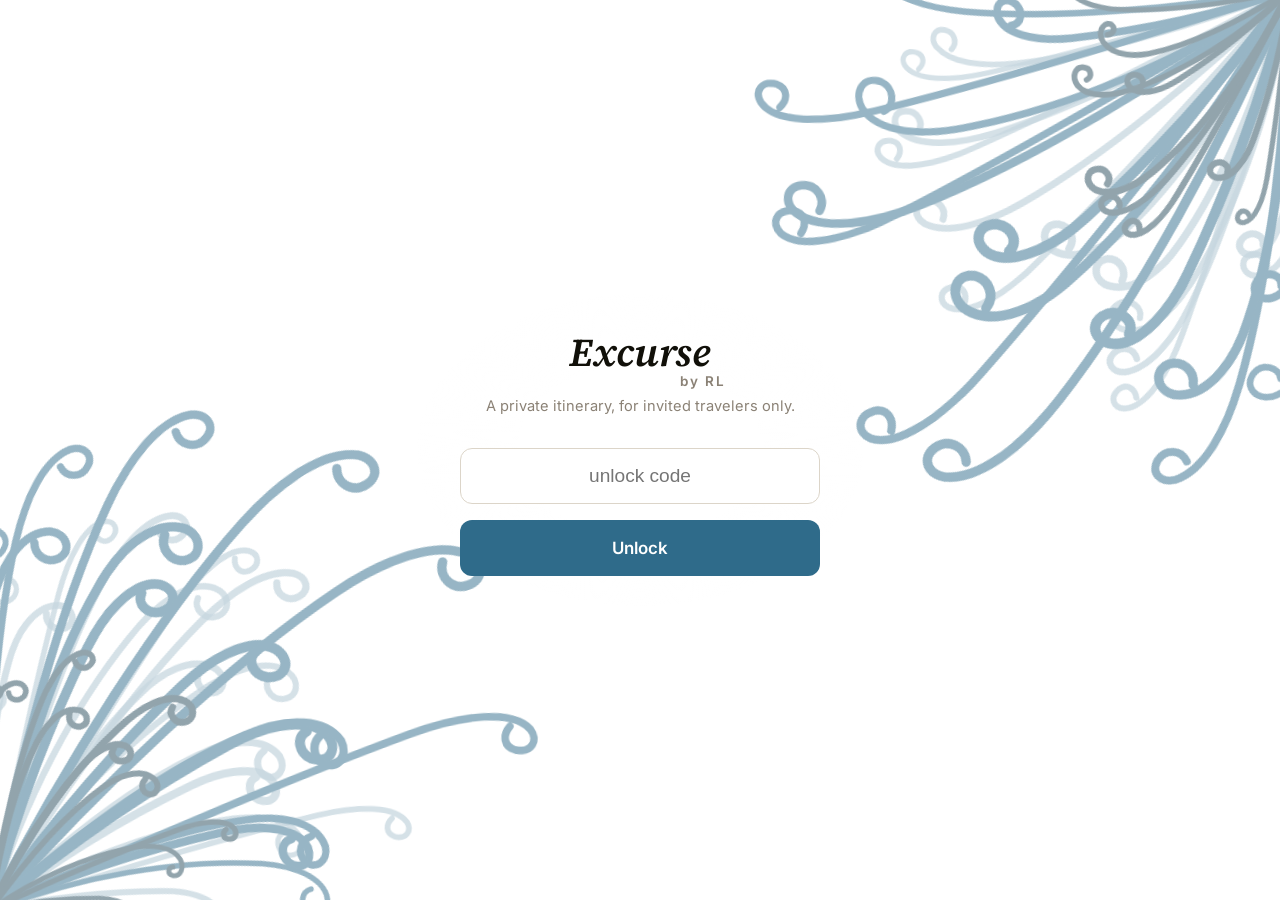
==== commit 90cb1c1c: "deploy 20260613-2237" ====
--- a/index.html
+++ b/index.html
@@ -17,7 +17,7 @@
 @font-face{font-family:"Archivo";src:url("./fonts/archivo-var.woff2") format("woff2");font-weight:100 900;font-display:swap}
 </style>
   <script type="module" crossorigin src="./assets/index-DlAwxG5L.js"></script>
-  <link rel="stylesheet" crossorigin href="./assets/style-B_r3iKI0.css">
+  <link rel="stylesheet" crossorigin href="./assets/style-DYp2R0Ko.css">
 </head>
 <body>
 <div id="root"></div>
--- a/assets/style-DYp2R0Ko.css
+++ b/assets/style-DYp2R0Ko.css
@@ -0,0 +1,2 @@
+*{-webkit-tap-highlight-color:transparent}:root{--paper:#faf7f2;--paper-deep:#f1ece2;--ink:#1c1915;--ink-soft:#575046;--ink-faint:#8b8276;--line:#dcd5c9;--trip-accent:#2f6b8a;--on-accent:#fff;--call-ahead:#9a6a1b;--breaking:#ae352c;--confirmed:#2f6b4d;--font-ui:"Inter",system-ui,-apple-system,sans-serif;--font-voice:"Source Serif 4",Georgia,serif;--font-display:"Archivo",var(--font-ui);--fs-caption:.75rem;--fs-meta:.8125rem;--fs-body:.9375rem;--fs-emph:1.0625rem;--fs-title:1.25rem;--fs-day:1.5rem;--fs-display:2rem;--fs-clock:2.75rem;--fs-input:max(16px, var(--fs-meta));--lh-tight:1.2;--lh-body:1.45;--s1:4px;--s2:8px;--s3:12px;--s4:16px;--s5:24px;--s6:40px;--s7:64px;--tap:48px;--r-card:12px;--r-sheet:20px;--r-chip:999px;--shadow-sheet:0 -8px 32px #1c191529;--t-micro:.14s;--t-state:.24s;--t-trans:.42s;--t-set:.7s;--ease-out:cubic-bezier(.2,.8,.2,1);--ease-cam:cubic-bezier(.45,0,.15,1);--z-thread:10;--z-pocket:50;--z-overlay:60;--z-veil:100;--bg:var(--paper);--fg:var(--ink)}[data-mode=dream]{--bg:#161826;--fg:#eceaf2;--ember:#e27840}[data-mode=shape]{--bg:var(--paper);--fg:var(--ink)}[data-mode=field]{--bg:#fff;--fg:#111009}[data-mode=field][data-theme=dark]{--bg:#121110;--fg:#f4f1ea;--call-ahead:#e6a84f}[data-mode=afterglow]{--bg:#f7efe3;--fg:#231a12;--ember:#b5722b}html[data-mode=field]{font-size:112.5%}.num{font-variant-numeric:tabular-nums}.voice{font-family:var(--font-voice);font-style:italic}.display{font-family:var(--font-display);font-weight:600;font-stretch:75%}@media (prefers-reduced-motion:reduce){:root{--t-micro:0s;--t-state:80ms;--t-trans:80ms;--t-set:80ms}}html[data-palette=la-summer]{--bg:#fbf1e3;--fg:#2a2118;--ink-faint:#a08c72;--ink-soft:#6b5b45;--line:#efe3cc;--paper-deep:#f3e6d0;--trip-accent:#a05a22}html[data-palette=la-summer][data-theme=dark]{--bg:#201a12;--fg:#f4ead9;--ink-faint:#a8917a;--ink-soft:#d6c3a8;--line:#3a2f22;--paper-deep:#2a2318;--trip-accent:#c98d52}html[data-palette=pacific]{--bg:#f4f6f2;--fg:#1a211d;--ink-faint:#7e8b82;--ink-soft:#4e5c53;--line:#dde4dc;--paper-deep:#e9efe7;--trip-accent:#3f7464}html[data-palette=pacific][data-theme=dark]{--bg:#161b18;--fg:#e2eae4;--ink-faint:#8a9990;--ink-soft:#b4c4ba;--line:#2c3630;--paper-deep:#1e2520;--trip-accent:#7fa795}html[data-palette=golden-hour]{--bg:#fcead4;--fg:#2b1d0e;--ink-faint:#a98b62;--ink-soft:#7a5c38;--line:#f0d9b7;--paper-deep:#f6e0c2;--trip-accent:#c2571b}html[data-palette=golden-hour][data-theme=dark]{--bg:#221409;--fg:#f4e3cc;--ink-faint:#b08a5f;--ink-soft:#d6b894;--line:#44301c;--paper-deep:#2c1d10;--trip-accent:#e78a45}html[data-palette=marine-layer]{--bg:#eff2f4;--fg:#1c2226;--ink-faint:#8a969e;--ink-soft:#51606b;--line:#dce3e8;--paper-deep:#e4eaee;--trip-accent:#4a7186}html[data-palette=marine-layer][data-theme=dark]{--bg:#14181b;--fg:#e4eaee;--ink-faint:#8fa0ab;--ink-soft:#b9c7d1;--line:#2a3339;--paper-deep:#1c2226;--trip-accent:#7fa4b9}html[data-palette=matcha]{--bg:#f3f4e8;--fg:#20241a;--ink-faint:#939a7e;--ink-soft:#5c6648;--line:#e2e5ce;--paper-deep:#eaedda;--trip-accent:#5f7a3d}html[data-palette=matcha][data-theme=dark]{--bg:#181b12;--fg:#e9eddc;--ink-faint:#99a284;--ink-soft:#c2ccab;--line:#303626;--paper-deep:#21251a;--trip-accent:#97b264}html[data-palette=ktown-neon]{--bg:#fbeff4;--fg:#241318;--ink-faint:#a4798b;--ink-soft:#6e4356;--line:#f2dce6;--paper-deep:#f6e3ec;--trip-accent:#c2347e}html[data-palette=ktown-neon][data-theme=dark]{--bg:#150a10;--fg:#f6e4ee;--ink-faint:#a77e92;--ink-soft:#d3a8bf;--line:#3a2230;--paper-deep:#20121a;--trip-accent:#f056a8}html[data-palette=paper][data-theme=dark]{--bg:#1b1916;--fg:#efeae2;--ink-faint:#9a9184;--ink-soft:#c9c0b2;--line:#332f29;--paper-deep:#242019;--trip-accent:#c9a06a}html[data-typestyle=editorial]{--font-display:Georgia,"Iowan Old Style","Times New Roman",serif}html[data-typestyle=editorial] .display{font-weight:600;font-stretch:100%}html[data-typestyle=soft]{--font-display:var(--font-ui);--r-card:16px}html[data-typestyle=soft] .display{letter-spacing:-.01em;font-weight:700;font-stretch:100%}html[data-ts=large]{font-size:115%}html[data-mode=field][data-ts=large]{font-size:126%}*{box-sizing:border-box;min-width:0}html,body{margin:0}body{background:var(--bg);color:var(--fg);font-family:var(--font-ui);font-size:var(--fs-body);line-height:var(--lh-body);overflow-wrap:break-word}button{font:inherit;color:inherit;cursor:pointer;min-height:var(--tap);background:0 0;border:0;padding:0}a{color:inherit}:focus-visible{outline:2px solid var(--trip-accent);outline-offset:2px;border-radius:4px}.page{max-width:560px;padding:var(--s3) var(--s4) calc(96px + env(safe-area-inset-bottom));margin:0 auto}.pagehead{padding:var(--s4) 0 var(--s2);justify-content:space-between;align-items:baseline;display:flex}.pagehead .display{font-size:var(--fs-display)}.pagehead .sub{color:var(--ink-faint);font-size:var(--fs-meta)}.greet{padding:var(--s4) 0 var(--s2)}.greet h1{font-size:var(--fs-day);font-weight:600;line-height:var(--lh-tight);margin:0}.greet .sub{color:var(--ink-faint);font-size:var(--fs-meta);margin-top:var(--s1)}.tabbar{bottom:auto;left:0;right:0;top:var(--vvh,100dvh);z-index:var(--z-pocket);background:var(--bg);border-top:1.5px solid var(--line);padding:var(--s2) var(--s2) max(6px, calc(env(safe-area-inset-bottom) - 16px));justify-content:space-around;align-items:stretch;display:flex;position:fixed;transform:translateY(-100%)}.tabbar .tab{font-size:var(--fs-caption);color:var(--ink-faint);border-radius:var(--r-card);flex-direction:column;flex:1;align-items:center;gap:2px;display:flex}.tabbar .tab svg{width:22px;height:22px}.tabbar .tab[aria-selected=true]{color:var(--trip-accent);font-weight:600}.tabbar .wallet-btn{background:var(--trip-accent);width:58px;height:58px;color:var(--on-accent);box-shadow:var(--shadow-sheet);border:3px solid var(--bg);border-radius:50%;flex:none;justify-content:center;align-items:center;margin-top:-26px;display:flex}.tabbar .wallet-btn svg{width:26px;height:26px}.hero{border:1.5px solid var(--line);border-radius:var(--r-card);padding:var(--s5);margin-top:var(--s3);background:var(--bg)}.hero .leaveby{font-size:var(--fs-caption);letter-spacing:.1em;color:var(--trip-accent);font-weight:600}.hero .clock{font-size:var(--fs-clock);margin:var(--s1) 0;line-height:1.05}.hero .in{color:var(--ink-faint);font-size:var(--fs-meta)}.hero h2{font-size:var(--fs-title);margin:var(--s3) 0 var(--s1);font-weight:600;line-height:var(--lh-tight)}.hero .fact{color:var(--ink-soft)}.hero .ring-row{align-items:center;gap:var(--s4);justify-content:space-between;display:flex}.meanwhile{margin-top:var(--s4);color:var(--ink-faint);font-size:var(--fs-meta);text-align:left;width:100%;padding:var(--s2) 0}.later{margin-top:var(--s5)}.later .lbl,.seclbl,.set-group .lbl{font-size:var(--fs-caption);letter-spacing:.1em;color:var(--ink-soft);text-transform:uppercase;margin-bottom:var(--s3);align-items:center;gap:10px;font-weight:600;display:flex}.later .lbl:before,.seclbl:before,.set-group .lbl:before{content:"";background:var(--trip-accent);border-radius:2px;flex:none;width:3px;height:13px}.later .lbl:after,.seclbl:after,.set-group .lbl:after{content:"";background:linear-gradient(to right,var(--line),transparent);flex:1;height:1px}.seclbl .wip{flex:none}.later .row{gap:var(--s3);padding:var(--s3) 0;border-top:1px solid var(--line);text-align:left;align-items:baseline;width:100%;display:flex}.later .row .t{color:var(--ink-faint);min-width:72px;font-size:var(--fs-meta);flex:none}.daychips{gap:var(--s2);padding:var(--s2) 0 var(--s3);scrollbar-width:none;display:flex;overflow-x:auto}.daychips::-webkit-scrollbar{display:none}.daychips button{border:1.5px solid var(--line);min-width:56px;height:56px;font-weight:600;font-size:var(--fs-emph);border-radius:50%;flex:none;justify-content:center;align-items:center;display:flex}.daychips button[aria-selected=true]{background:var(--trip-accent);color:var(--on-accent);border-color:var(--trip-accent)}.daychips button .d{font-size:var(--fs-caption);font-weight:400;display:block}.dayhead{--dayback-opacity:.2;--dayback-contrast:1.05;isolation:isolate;padding:var(--s2) 0;position:relative}.dayback{z-index:0;pointer-events:none;-webkit-mask-composite:source-in;position:absolute;top:0;bottom:0;left:0;right:0;-webkit-mask-image:linear-gradient(#0000 0%,#000 20%,#000 38%,#0000 76%),linear-gradient(90deg,#0000 0%,#000 20%,#000 80%,#0000 100%);mask-image:linear-gradient(#0000 0%,#000 20%,#000 38%,#0000 76%),linear-gradient(90deg,#0000 0%,#000 20%,#000 80%,#0000 100%);-webkit-mask-repeat:no-repeat;mask-repeat:no-repeat;-webkit-mask-composite:source-in;mask-composite:intersect}.dayback img{object-fit:cover;width:100%;height:100%;opacity:var(--dayback-opacity);filter:grayscale(1) contrast(var(--dayback-contrast));display:block}.dayhead>.display,.dayhead>.brief,.dayhead>.daytheme,.dayhead>.daymeta,.dayhead>.dm-open{z-index:1;position:relative}.dayhead .display{font-size:var(--fs-day)}.brief{color:var(--ink-faint);font-size:var(--fs-meta);margin-top:var(--s1)}.card{border:1.5px solid var(--line);border-radius:var(--r-card);margin:var(--s3) 0;background:var(--bg)}.card.single{border-style:dashed}.card.backupghost{opacity:.8;border-style:dashed;width:94%;margin-left:auto}.card.freeform{background:var(--paper-deep);border-style:none}.card.past{opacity:.55}.card>summary{padding:var(--s4);cursor:pointer;min-height:var(--tap);list-style:none;position:relative}.card>summary::-webkit-details-marker{display:none}.card>summary:after{content:"";right:var(--s4);border-right:1.5px solid var(--ink-faint);border-bottom:1.5px solid var(--ink-faint);width:8px;height:8px;transition:transform var(--t-micro);position:absolute;top:calc(50% - 4px);transform:rotate(45deg)}.card[open]>summary:after{transform:rotate(225deg)}.meta-row{gap:var(--s2);font-size:var(--fs-meta);color:var(--ink-faint);padding-right:var(--s5);flex-wrap:wrap;align-items:baseline;display:flex}.card h3{margin:var(--s1) 0 0;font-size:var(--fs-emph);font-weight:600;line-height:var(--lh-tight);padding-right:var(--s5)}.card.struck h3{color:var(--ink-faint);text-decoration:line-through}.card .fact{color:var(--ink-soft);font-size:var(--fs-meta);margin-top:var(--s1)}.card .body{padding:0 var(--s4) var(--s4)}.voiceline{text-align:left;width:100%;color:var(--ink-soft);font-size:var(--fs-emph);padding:var(--s2) 0;line-height:var(--lh-body);display:block}.voiceline.clamped{-webkit-line-clamp:2;-webkit-box-orient:vertical;display:-webkit-box;overflow:hidden}.lrow{gap:var(--s2);margin:var(--s2) 0;font-size:var(--fs-meta);color:var(--ink-soft);display:flex}.lrow .k{color:var(--ink-faint);flex:none;min-width:72px}.headsup{margin:var(--s2) 0;font-size:var(--fs-meta);color:var(--ink-soft)}.actchips{gap:var(--s2);margin-top:var(--s3);flex-wrap:wrap;display:flex}.chip{border:1.5px solid var(--line);border-radius:var(--r-chip);padding:var(--s2) var(--s4);font-size:var(--fs-meta);min-height:var(--tap);background:var(--bg);align-items:center;text-decoration:none;display:inline-flex}.chip.primary{background:var(--trip-accent);color:var(--on-accent);border-color:var(--trip-accent)}.chip.callahead{border-color:var(--call-ahead);color:var(--call-ahead)}.receipts{margin-top:var(--s3);font-size:var(--fs-caption);color:var(--ink-faint)}.fork-tag{font-size:var(--fs-caption);letter-spacing:.06em;color:var(--trip-accent)}.pocket-tag{font-size:var(--fs-caption);letter-spacing:.06em;color:var(--ink-faint)}.option{border:1px solid var(--line);border-radius:var(--r-card);padding:var(--s3);margin:var(--s2) 0}.option .read{font-size:var(--fs-meta);color:var(--ink-soft);font-family:var(--font-voice);font-style:italic}.option .tr{font-size:var(--fs-caption);color:var(--ink-faint);margin-top:var(--s1)}.flap{border:1px dashed var(--line);border-left:3px solid var(--line);border-radius:0 var(--r-card) var(--r-card) 0;margin:0 0 var(--s3) var(--s4);background:var(--paper-deep)}.flap>summary{padding:var(--s3) var(--s4);font-size:var(--fs-meta);color:var(--ink-faint);cursor:pointer;min-height:var(--tap);align-items:center;list-style:none;display:flex}.flap>summary::-webkit-details-marker{display:none}.flap .g-ent{padding:var(--s3) var(--s4);border-top:1px solid var(--line)}.flap .g-ent .nm{font-weight:600;font-size:var(--fs-meta)}.flap .g-ent .hrs{color:var(--trip-accent);font-size:var(--fs-caption);margin-left:var(--s2)}.flap .g-ent .why{font-size:var(--fs-meta);color:var(--ink-soft)}.dayrail{padding-left:var(--s5);position:relative}.dayrail:before{content:"";background:var(--line);width:1.5px;position:absolute;top:0;bottom:0;left:9px}.railnode{background:var(--bg);border:1.5px solid var(--ink-faint);border-radius:50%;width:13px;height:13px;margin-top:26px;position:absolute;left:3px}.railnode.decision{border-color:var(--trip-accent);border-radius:2px;transform:rotate(45deg)}.railnode.backupn{border-style:dotted}.wsheet-scrim{height:var(--vvh,100dvh);z-index:var(--z-overlay);opacity:0;pointer-events:none;transition:opacity var(--t-state);background:#00000059;position:fixed;top:0;bottom:0;left:0;right:0}.wsheet-scrim.open{opacity:1;pointer-events:auto}.wsheet{bottom:auto;left:0;right:0;top:var(--vvh,100dvh);z-index:var(--z-overlay);background:var(--paper-deep);border-radius:var(--r-sheet) var(--r-sheet) 0 0;box-shadow:var(--shadow-sheet);border-bottom:72px solid var(--paper-deep);transition:transform var(--t-trans) var(--ease-out);max-height:calc(var(--vvh,100dvh) * .9);flex-direction:column;display:flex;position:fixed;transform:translateY(2%)}.wsheet.open{transform:translateY(calc(72px - 100%))}.wsheet .whead{padding:var(--s4) var(--s5) var(--s2);justify-content:space-between;align-items:center;display:flex}.wsheet .whead .display{font-size:var(--fs-title)}.wsheet .whead button{color:var(--ink-faint);font-size:var(--fs-meta);padding:0 var(--s2)}.wstack{padding:var(--s3) var(--s4) calc(var(--s6) + env(safe-area-inset-bottom));overflow:auto}.wcard{border-radius:var(--r-card);background:var(--bg);border:1.5px solid var(--line);margin-top:calc(-1 * var(--s7) + 14px);text-align:left;width:100%;transition:margin var(--t-state) var(--ease-out);padding:0;display:block;overflow:hidden;box-shadow:0 -4px 16px #1c19151a}.wstack .wcard:first-child{margin-top:0}.wcard .band{background:var(--trip-accent);height:6px}.wcard.k-stay .band{background:var(--confirmed)}.wcard.k-car .band{background:var(--call-ahead)}.wcard.k-policy .band{background:var(--ink-faint)}.wcard.k-other .band{background:var(--ink-soft)}.wcard .wface{padding:var(--s4) var(--s5) var(--s5)}.wcard .kind{font-size:var(--fs-caption);color:var(--ink-faint);letter-spacing:.08em;text-transform:uppercase}.wcard .nm{font-weight:600;font-size:var(--fs-emph);line-height:var(--lh-tight);margin-top:2px}.wcard .peek{color:var(--ink-faint);font-size:var(--fs-meta);white-space:nowrap;text-overflow:ellipsis;margin-top:2px;overflow:hidden}.wcard.active,.wcard.active~.wcard{margin-top:var(--s3)}.wbody{padding:0 var(--s5) var(--s5)}.wbody .bigcode{font-size:var(--fs-display);font-family:var(--font-display);letter-spacing:.04em;padding:var(--s2) 0 var(--s3);text-align:left;word-break:break-all;width:100%;font-weight:600;font-stretch:75%}.wbody .bigcode.copied{color:var(--confirmed)}.wbody .note{font-size:var(--fs-body);color:var(--ink-soft);padding:var(--s2) 0}.wbody .row{gap:var(--s3);padding:var(--s2) 0;border-top:1px solid var(--line);font-size:var(--fs-meta);display:flex}.wbody .row .k{color:var(--ink-faint);flex:none;width:108px}.wbody .row .v{flex:1}.seg{gap:var(--s1);background:var(--paper-deep);border-radius:var(--r-chip);margin:var(--s2) 0 var(--s4);scrollbar-width:none;padding:4px;display:flex;overflow-x:auto}.seg::-webkit-scrollbar{display:none}.seg button{white-space:nowrap;border-radius:var(--r-chip);padding:var(--s2) var(--s4);font-size:var(--fs-meta);flex:1;min-height:40px}.seg button[aria-selected=true]{background:var(--bg);font-weight:600;box-shadow:0 1px 4px #1c19151f}.seg .badge{font-size:var(--fs-caption);color:var(--ink-faint);margin-left:6px}.demand{border:1.5px solid var(--line);border-radius:var(--r-card);padding:var(--s4);margin:var(--s3) 0}.demand .nm{font-weight:600;font-size:var(--fs-emph)}.demand .why{color:var(--ink-soft);font-size:var(--fs-meta);margin:var(--s1) 0 var(--s3)}.slotrow{align-items:center;gap:var(--s3);margin:var(--s2) 0;display:flex}.slotrow .k{font-size:var(--fs-caption);letter-spacing:.06em;text-transform:uppercase;color:var(--trip-accent);flex:none;width:88px}.slotrow input{border:0;border-bottom:1.5px solid var(--line);color:var(--fg);font:inherit;font-size:var(--fs-input);padding:var(--s2) 2px;min-height:var(--tap);background:0 0;border-radius:0;flex:1}.slotrow input:focus{border-bottom-color:var(--trip-accent);outline:none}.slotrow input::placeholder{color:var(--ink-faint);font-style:italic}.pcat{margin:var(--s4) 0}.pcat .ph{justify-content:space-between;align-items:baseline;display:flex}.pcat .ph .nm{font-weight:600}.pcat .prog{font-size:var(--fs-caption);color:var(--ink-faint);border:1px solid var(--line);border-radius:var(--r-chip);padding:2px 10px}.pcat .prog.done{color:var(--confirmed);border-color:var(--confirmed)}.checkrow{gap:var(--s3);padding:var(--s3) 0;border-top:1px solid var(--line);align-items:flex-start;display:flex}.checkrow input{width:22px;height:22px;accent-color:var(--trip-accent);flex:none;margin-top:2px}.checkrow label,.checkrow .le-textwrap{flex:1}.checkrow .why{color:var(--ink-faint);font-size:var(--fs-caption);display:block}.checkrow.done label{color:var(--ink-faint)}.checkrow.done .main{text-decoration:line-through}.le-text{-webkit-line-clamp:2;-webkit-box-orient:vertical;display:-webkit-box;overflow:hidden}.le-text.full{display:block}.le-more{color:var(--trip-accent);font-size:var(--fs-caption);padding:var(--s1) 0;min-height:0}.le-due{color:var(--call-ahead);font-size:var(--fs-caption)}.donewrap{margin-top:var(--s5)}.donewrap>summary{cursor:pointer;color:var(--ink-faint);font-size:var(--fs-meta);padding:var(--s3) 0;min-height:var(--tap);align-items:center;gap:var(--s2);list-style:none;display:flex}.donewrap>summary::-webkit-details-marker{display:none}.emptystate{border:1.5px dashed var(--line);border-radius:var(--r-card);padding:var(--s5);color:var(--ink-faint);text-align:center;margin:var(--s4) 0}.pastefield{border:1.5px solid var(--line);border-radius:var(--r-card);background:var(--bg);width:100%;color:var(--fg);font:inherit;font-size:var(--fs-input);padding:var(--s4);min-height:88px}.set-group{margin:var(--s5) 0}.set-group .lbl{font-size:var(--fs-caption);letter-spacing:.08em;text-transform:uppercase;color:var(--ink-faint);margin-bottom:var(--s2)}.set-row{gap:var(--s2);flex-wrap:wrap;display:flex}.set-row button,.set-row a{border:1.5px solid var(--line);border-radius:var(--r-chip);padding:var(--s2) var(--s4);font-size:var(--fs-meta);align-items:center;gap:var(--s2);min-height:var(--tap);background:var(--bg);text-decoration:none;display:inline-flex}.set-row [aria-pressed=true]{border-color:var(--trip-accent);color:var(--trip-accent);font-weight:600}.swatch{border:1px solid var(--line);border-radius:50%;flex:none;width:16px;height:16px}.veil{z-index:var(--z-veil);background:var(--bg);padding:var(--s5);text-align:center;justify-content:center;align-items:center;display:flex;position:fixed;top:0;bottom:0;left:0;right:0;overflow:hidden}.veil .box{z-index:2;width:min(360px,92vw);position:relative}.veil .box:before{content:"";z-index:-1;background:radial-gradient(closest-side,var(--bg) 55%,transparent);position:absolute;top:-12%;bottom:-12%;left:-12%;right:-12%}.veil h1{font-size:var(--fs-display);margin:0 0 var(--s2)}.veil p{color:var(--ink-faint);font-size:var(--fs-meta)}.veil input{border:1.5px solid var(--line);border-radius:var(--r-card);width:100%;padding:var(--s4);font-size:var(--fs-emph);background:var(--bg);color:var(--fg);text-align:center;margin:var(--s4) 0}.veil .go{background:var(--trip-accent);width:100%;color:var(--on-accent);border-radius:var(--r-card);padding:var(--s4);font-weight:600}.veil.err .box{animation:shake var(--t-micro) 1}@keyframes shake{25%{transform:translate(-6px)}75%{transform:translate(6px)}}.lens-grid{gap:var(--s3);margin-top:var(--s4);flex-wrap:wrap;justify-content:center;display:flex}.lens-grid button{border:1.5px solid var(--line);border-radius:var(--r-chip);padding:var(--s3) var(--s5);font-size:var(--fs-emph)}.sect{margin:var(--s3) 0}.sect h4{font-size:var(--fs-caption);letter-spacing:.1em;text-transform:uppercase;color:var(--trip-accent);margin:0 0 var(--s1);border-bottom:1.5px solid var(--line);padding-bottom:3px;font-weight:600;display:inline-block}.sect p{margin:var(--s1) 0;color:var(--ink-soft);font-size:var(--fs-meta);line-height:var(--lh-body)}.card h3,.demand .nm,.pcat .ph .nm,.wcard .nm,.hero h2,.greet h1{font-family:var(--font-display);font-stretch:75%}html[data-typestyle=editorial] .card h3,html[data-typestyle=editorial] .demand .nm,html[data-typestyle=editorial] .pcat .ph .nm,html[data-typestyle=editorial] .wcard .nm,html[data-typestyle=editorial] .hero h2,html[data-typestyle=editorial] .greet h1{font-stretch:100%}html[data-typestyle=soft] .card h3,html[data-typestyle=soft] .demand .nm,html[data-typestyle=soft] .pcat .ph .nm,html[data-typestyle=soft] .wcard .nm,html[data-typestyle=soft] .hero h2,html[data-typestyle=soft] .greet h1{letter-spacing:-.01em;font-stretch:100%}.wcard{border-radius:var(--r-card) var(--r-card) 0 0;margin-top:-15px;box-shadow:0 -5px 12px -7px #00000029}.wstack .wcard:first-child{box-shadow:none;margin-top:0}.wstack .wcard:last-child{border-radius:var(--r-card) var(--r-card) var(--r-card) var(--r-card)}.wcard .wface{justify-content:space-between;align-items:center;gap:var(--s3);text-align:left;width:100%;min-height:var(--tap);padding:var(--s2) var(--s5) calc(var(--s5) + var(--s2));display:flex}.wcard .wface .nm{font-size:var(--fs-body);white-space:nowrap;text-overflow:ellipsis;margin:0;overflow:hidden}.wcard .wface .kind{font-size:var(--fs-caption);flex:none}.wcard.active{border-radius:var(--r-card);margin-bottom:var(--s2);margin:var(--s3) 0}.wcard.active+.wcard{margin-top:var(--s3)}.wsect{font-size:var(--fs-caption);letter-spacing:.1em;text-transform:uppercase;color:var(--trip-accent);margin:var(--s4) 0 var(--s1);border-bottom:1.5px solid var(--line);padding-bottom:3px;font-weight:600;display:inline-block}.seg button{justify-content:center;align-items:center;gap:6px;display:inline-flex}.segbadge{background:var(--line);color:var(--ink-soft);border-radius:var(--r-chip);font-size:var(--fs-caption);padding:4px 8px;line-height:1}.seg button[aria-selected=true] .segbadge{background:var(--trip-accent);color:var(--on-accent)}.le-body{flex:1;min-width:0}.le-foot{margin-top:var(--s1);justify-content:space-between;align-items:center;display:flex}.le-chev{width:40px;min-height:32px;color:var(--ink-faint);justify-content:flex-start;align-items:center;display:flex}.le-chev svg{transition:transform var(--t-micro)}.le-chev.open svg{transform:rotate(180deg)}.le-due{color:var(--call-ahead);font-size:var(--fs-caption);margin-left:auto}.hint{color:var(--ink-faint);font-size:var(--fs-meta);margin:var(--s1) 0 var(--s3)}.slotrow{align-items:flex-start}.slotrow .k .rec{color:var(--ink-faint);text-transform:none;letter-spacing:0}.chipfield{align-items:center;gap:var(--s1);min-height:var(--tap);border-bottom:1.5px solid var(--line);padding-bottom:var(--s2);flex-wrap:wrap;flex:1;display:flex}.fitchip{border:1px solid var(--line);background:var(--paper-deep);border-radius:8px;align-items:center;max-width:100%;display:inline-flex}.fitchip-main{font-size:var(--fs-meta);text-align:left;min-height:32px;padding:6px 10px}.fitchip.open{border-color:var(--breaking)}.fitchip-x{min-height:32px;color:var(--breaking);font-size:var(--fs-emph);padding:0 10px}.fitplus{color:var(--trip-accent);font-size:var(--fs-meta);min-height:32px;padding:4px 8px}.fitadd{border:0;border-bottom:1.5px solid var(--trip-accent);color:var(--fg);font:inherit;font-size:var(--fs-input);background:0 0;border-radius:0;min-width:130px;padding:4px 2px}.fitadd:focus{outline:none}.wip{border:1px dashed var(--call-ahead);color:var(--call-ahead);border-radius:var(--r-chip);margin-left:var(--s2);letter-spacing:.04em;text-transform:none;padding:2px 8px;font-size:10px;font-weight:400}.wpeek{align-items:center;gap:var(--s3);text-align:left;border:1.5px solid var(--line);border-radius:var(--r-card);width:100%;padding:var(--s4);background:var(--bg);display:flex}.wpeek .kind{font-size:var(--fs-caption);color:var(--trip-accent);letter-spacing:.08em;text-transform:uppercase;flex:none}.wpeek .nm{white-space:nowrap;text-overflow:ellipsis;flex:1;min-width:0;font-weight:600;overflow:hidden}.wpeek .code{color:var(--ink-faint);font-size:var(--fs-meta);flex:none}.progressbar{background:var(--paper-deep);border:1px solid var(--line);border-radius:3px;height:6px;display:block;overflow:hidden}.progressbar i{background:var(--trip-accent);height:100%;display:block}.le-note{color:var(--ink-faint);font-size:var(--fs-meta);margin-top:var(--s2);line-height:var(--lh-body);display:block}.veil,.splash{padding-top:calc(var(--s5) + env(safe-area-inset-top))}.splash{z-index:var(--z-veil);background:var(--bg);text-align:center;justify-content:center;align-items:center;display:flex;position:fixed;top:0;bottom:0;left:0;right:0;overflow:hidden}.splash-box{z-index:2;padding:var(--s6) var(--s5);animation:rise var(--t-set) var(--ease-out) both;position:relative}.splash-box:before{content:"";z-index:-1;background:radial-gradient(closest-side,var(--bg) 52%,transparent);position:absolute;top:-14%;bottom:-14%;left:-14%;right:-14%}.splash-mark{font-family:var(--font-voice);color:var(--trip-accent);font-style:italic;font-size:var(--fs-title);letter-spacing:.05em;margin-bottom:var(--s4)}.splash-box h1{font-family:var(--font-voice);letter-spacing:-.01em;margin:0;font-size:max(2.4rem,min(9vw,3.2rem));font-style:italic;font-weight:620;line-height:1.08}.splash-dates{color:var(--ink-soft);margin-top:var(--s3);font-size:var(--fs-meta);letter-spacing:.16em;text-transform:uppercase}.splash-welcome{color:var(--trip-accent);font-size:var(--fs-title);margin-top:var(--s4)}@keyframes rise{0%{opacity:0;transform:translateY(14px)}to{opacity:1;transform:none}}.veil h1{font-family:var(--font-voice);letter-spacing:-.01em;font-size:2.2rem;font-style:italic;font-weight:620;font-stretch:100%}.frond{--base:0deg;--fsz:min(120vw,600px);width:var(--fsz);z-index:1;fill:none;height:auto;stroke:var(--trip-accent);opacity:.5;left:calc(var(--fsz) * -.05 - 10px);bottom:calc(var(--fsz) * -.05 - 10px);transform:rotate(var(--base));transform-origin:5% 95%;animation:frondenter 1.2s var(--ease-out) both,frondsway 6s ease-in-out 2.2s infinite alternate;position:absolute}.frond.flip{--base:180deg;bottom:auto;left:auto;right:calc(var(--fsz) * -.05 - 10px);top:calc(var(--fsz) * -.05 - 10px);transform-origin:50%}.frond .leaf{stroke-linecap:round;opacity:0;animation:leafin .42s var(--ease-out) both;animation-delay:var(--d)}.frond .leafw{transform-box:view-box;transform-origin:8px 152px;transform:rotate(var(--rot)) scale(var(--ls,1))}.frond .leafw.back .leaf{opacity:0;stroke:color-mix(in srgb,var(--trip-accent) 55%,var(--bg) 45%);animation:leafin-back .42s var(--ease-out) both;animation-delay:var(--d)}@keyframes leafin-back{to{opacity:.75}}.frond .leafw.fore .leaf{stroke-width:3px;opacity:0;stroke:color-mix(in srgb,var(--trip-accent) 62%,var(--fg) 38%);animation:leafin .42s var(--ease-out) both;animation-delay:var(--d)}@keyframes leafin{to{opacity:1}}@keyframes frondenter{0%{transform:rotate(calc(var(--base) - 8deg)) scale(.55);opacity:0}}@keyframes frondsway{0%{transform:rotate(var(--base))}to{transform:rotate(calc(var(--base) + 1.6deg))}}@media (prefers-reduced-motion:reduce){.frond{opacity:.5;animation:none}.frond .leafw,.frond .leaf{opacity:1;animation:none}.splash-box{animation:none}}.timeshift{justify-content:center;align-items:center;gap:var(--s4);margin-top:var(--s2);color:var(--ink-faint);display:flex}.timeshift button{min-width:44px;min-height:36px;font-size:var(--fs-emph);color:var(--ink-faint)}.timeshift button:disabled{opacity:.25}.timeshift .backnow{font-size:var(--fs-caption);color:var(--trip-accent);min-width:auto}.daytheme{font-size:var(--fs-emph);color:var(--ink-soft);margin-top:var(--s2)}.daymeta{gap:var(--s4);margin-top:var(--s2);font-size:var(--fs-caption);letter-spacing:.06em;text-transform:uppercase;color:var(--ink-faint);flex-wrap:wrap;display:flex}.seg button{padding:var(--s2) var(--s4);flex:none}.slotrow .k{flex-direction:column;gap:2px;width:88px;display:flex}.slotrow .k .rec{font-size:var(--fs-caption);color:var(--ink-faint);letter-spacing:0;text-transform:none}.demand>summary,.pcat>summary{cursor:pointer;justify-content:space-between;align-items:center;gap:var(--s3);min-height:var(--tap);list-style:none;display:flex}.demand>summary::-webkit-details-marker{display:none}.pcat>summary::-webkit-details-marker{display:none}.demand .dprog{font-size:var(--fs-caption);color:var(--ink-faint);border:1px solid var(--line);border-radius:var(--r-chip);flex:none;padding:3px 10px}.demand .dbody{padding-top:var(--s2)}.pcat>summary{padding:var(--s2) 0}html[data-typestyle=editorial]{--font-ui:Georgia,"Iowan Old Style",serif}html[data-typestyle=editorial] .num,.tabbar{font-family:Inter,system-ui,-apple-system,BlinkMacSystemFont,Segoe UI,Roboto,Noto Sans,Ubuntu,Cantarell,Helvetica Neue,sans-serif}html[data-typestyle=soft]{--font-ui:ui-rounded,"SF Pro Rounded","Inter",system-ui,sans-serif;--font-display:ui-rounded,"SF Pro Rounded","Inter",system-ui,sans-serif;--r-card:18px;--r-sheet:26px}html{background:var(--bg)}html,body{height:var(--vvh,100dvh);overflow:hidden}.appwrap{view-transition-name:page;transition:opacity .28s var(--ease-out);background:var(--bg);height:var(--vvh,100dvh);padding-top:max(env(safe-area-inset-top), 52px);overscroll-behavior:contain;overflow-x:hidden;overflow-y:auto}.veil,.splash{height:var(--vvh,100dvh)}.appwrap.dim{opacity:.6}body:before{content:"";height:max(env(safe-area-inset-top), 52px);z-index:90;pointer-events:none;background:var(--bg);background:color-mix(in srgb,var(--bg) 82%,transparent);-webkit-backdrop-filter:blur(12px);backdrop-filter:blur(12px);position:fixed;top:0;left:0;right:0;-webkit-mask-image:linear-gradient(#000 60%,#0000);mask-image:linear-gradient(#000 60%,#0000)}.tabbar{view-transition-name:tabbar}::view-transition-old(root){animation:none}::view-transition-new(root){animation:none}::view-transition-old(tabbar){animation:none}::view-transition-new(tabbar){animation:none}.brand{max-width:560px;padding:var(--s2) var(--s4) 2px;color:var(--trip-accent);font-family:var(--font-voice);font-style:italic;font-size:var(--fs-emph);letter-spacing:.04em;view-transition-name:brand;justify-content:flex-end;align-items:center;gap:8px;margin:0 auto;display:flex}.brand svg{opacity:.9;flex:none}::view-transition-old(brand){animation:none}::view-transition-new(brand){animation:none}.brand-word{display:inline-block;position:relative}.byco{font-family:var(--font-ui);letter-spacing:.14em;color:var(--ink-faint);white-space:nowrap;font-size:.5em;font-style:normal;position:absolute;bottom:-.74em;right:0}.veil .byco{font-size:.34em;right:-1.1em}.splash .byco{right:-1.4em}html[data-navdir=forward]::view-transition-new(page){z-index:2;animation:.46s cubic-bezier(.32,.72,0,1) both vt-push-in}html[data-navdir=forward]::view-transition-old(page){animation:.46s cubic-bezier(.32,.72,0,1) both vt-push-under}html[data-navdir=backward]::view-transition-old(page){z-index:2;animation:.46s cubic-bezier(.32,.72,0,1) both vt-pop-out}html[data-navdir=backward]::view-transition-new(page){animation:.46s cubic-bezier(.32,.72,0,1) both vt-pop-reveal}@keyframes vt-push-in{0%{transform:translate(100%)}}@keyframes vt-push-under{to{transform:translate(-30%)}}@keyframes vt-pop-out{to{transform:translate(100%)}}@keyframes vt-pop-reveal{0%{transform:translate(-30%)}}html[data-navdir] .heroin,html[data-morph] .heroin,html[data-navdir] .segin,html[data-morph] .segin,html[data-navdir] .fitchip,html[data-morph] .fitchip{animation:none}html[data-navdir] details::details-content{transition:none}html[data-morph] details::details-content{transition:none}html[data-morph]::view-transition-old(page){animation:.26s cubic-bezier(.4,0,.2,1) both vt-vacate}html[data-morph]::view-transition-new(page){animation:.32s cubic-bezier(.4,0,.2,1) .2s both vt-arrive}@keyframes vt-vacate{to{opacity:0}}@keyframes vt-arrive{0%{opacity:0}}::view-transition-group(morph){z-index:40;animation-duration:.62s;animation-timing-function:cubic-bezier(.45,0,.15,1)}::view-transition-image-pair(morph){animation-duration:.62s}::view-transition-group(morphday){z-index:40;animation-duration:.95s;animation-timing-function:cubic-bezier(.3,0,.08,1)}::view-transition-image-pair(morphday){animation-duration:.95s}::view-transition-old(morphday){width:auto;height:100%;animation:.26s cubic-bezier(.4,0,.2,1) both vt-vacate}::view-transition-new(morphday){width:100%;height:auto;animation:.38s cubic-bezier(.4,0,.2,1) .16s both vt-arrive}::view-transition-old(morph){width:100%;height:auto;animation:.24s cubic-bezier(.4,0,.2,1) both vt-vacate}::view-transition-new(morph){width:100%;height:auto;animation:.34s cubic-bezier(.4,0,.2,1) .14s both vt-arrive}details::details-content{opacity:0;transition:opacity .26s var(--ease-out)}details[open]::details-content{opacity:1}@supports (animation-timing-function:linear(0,1)){.wsheet{transition:transform .9s linear(0,.0238 3.2%,.0858 6.5%,.1733 9.7%,.2757 12.9%,.3846 16.1%,.4933 19.4%,.5969 22.6%,.6921 25.8%,.7767 29%,.8496 32.3%,.9105 35.5%,.9598 38.7%,.9982 41.9%,1.0267 45.2%,1.0467 48.4%,1.0594 51.6%,1.0661 54.8%,1.0681 58.1%,1.0665 61.3%,1.0622 64.5%,1.0563 67.7%,1.0493 71%,1.0419 74.2%,1.0345 77.4%,1.0275 80.6%,1.021 83.9%,1.0152 87.1%,1.0102 90.3%,1.0061 93.5%,1.0027 96.8%,1)}}.wsheet{will-change:transform}.wsheet.open .wcard{animation:cardfan .26s var(--ease-out) both;animation-delay:calc(var(--i,0)*40ms)}@keyframes cardfan{0%{opacity:0;transform:translateY(16px)}}.wcard .wgrow{visibility:hidden;grid-template-rows:0fr;transition:grid-template-rows .56s cubic-bezier(.32,.72,0,1),visibility 0s .56s;display:grid}.wcard .wgrow.open{visibility:visible;grid-template-rows:1fr;transition:grid-template-rows .56s cubic-bezier(.32,.72,0,1),visibility}.wcard .wgrow-in{min-height:0;overflow:hidden}.le-notewrap{transition:grid-template-rows .3s var(--ease-out);grid-template-rows:0fr;display:grid}.le-notewrap.open{grid-template-rows:1fr}.le-notewrap>.le-note{min-height:0;overflow:hidden}.segin{animation:segin .24s var(--ease-out) both}@keyframes segin{0%{opacity:0;transform:translateY(8px)}}.dayroll .dayhead .brief{animation:rollfade .38s var(--ease-out) .75s backwards}.dayroll .dayhead .daytheme{animation:rollfade .42s var(--ease-out) .86s backwards}.dayroll .dayhead .daymeta{animation:rollfade .42s var(--ease-out) .97s backwards}.dayroll .dayhead .dm-open{animation:rollfade .42s var(--ease-out) 1.08s backwards}.dayroll .dayrail>div{animation:rollin .44s var(--ease-cam) backwards;animation-delay:calc(1.06s + min(var(--ri,0), 7) * 65ms)}@keyframes rollin{0%{opacity:0;transform:translateY(-16px)}}@keyframes rollfade{0%{opacity:0;transform:translateY(6px)}}.dayhead .display{width:-webkit-fit-content;width:-moz-fit-content;width:fit-content;font-size:2.1rem}.heroin{animation:heroin .24s var(--ease-out) both}@keyframes heroin{0%{opacity:0;transform:translateY(10px)}}.chip,.daychips button,.seg button,.set-row button,.tabbar .tab,.fitchip-main,.fitplus,.wallet-btn{transition:transform .14s var(--ease-out),background-color .14s var(--ease-out), border-color .14s var(--ease-out),color .14s var(--ease-out)}.chip:active,.daychips button:active,.seg button:active,.set-row button:active,.fitchip-main:active{transform:scale(.94)}.wallet-btn:active{transform:scale(.9)}.checkrow input{transition:transform .14s var(--ease-out)}.checkrow input:active{transform:scale(.85)}.checkrow label .main,.checkrow .le-textwrap .main{transition:color .14s var(--ease-out)}.fitchip{animation:chipin .14s var(--ease-out) both}@keyframes chipin{0%{opacity:0;transform:scale(.8)}}.progressbar i{transition:width .42s var(--ease-out)}.hero svg circle{transition:stroke-dashoffset 1s linear}.splash{transition:opacity .42s var(--ease-out)}.splash.leaving{opacity:0;pointer-events:none}.splash.leaving .splash-box{transition:transform .42s var(--ease-out);transform:translateY(-10px)}.pkoverall{border:1px solid var(--line);border-radius:var(--r-card);background:var(--bg);padding:var(--s3) var(--s4);margin-bottom:var(--s5)}.pkoverall .row{justify-content:space-between;margin-bottom:6px;display:flex}.spark{color:var(--trip-accent);vertical-align:-1px;flex:none;margin-right:6px}.checkrow .rowdel{min-width:36px;min-height:32px;color:var(--ink-faint);font-size:var(--fs-emph)}@media (prefers-reduced-motion:reduce){::view-transition-old(*){animation:none!important}::view-transition-new(*){animation:none!important}details::details-content{transition:none}.wsheet{transition:none}.wsheet.open .wcard,.heroin,.fitchip{animation:none}.appwrap,.progressbar i,.hero svg circle{transition:none}}.daymap{height:var(--vvh,100dvh);z-index:95;animation:dmrise .24s var(--ease-out) both;background:#141b28;position:fixed;top:0;bottom:0;left:0;right:0}@keyframes dmrise{0%{transform:translateY(10px)}}@keyframes dmfade{0%{opacity:0}}.daymap .dm-map{opacity:0;width:100%;height:100%;transition:opacity .9s var(--ease-out);position:absolute;top:0;bottom:0;left:0;right:0}.daymap .dm-map.dm-ready{opacity:1}.daymap .dm-map canvas{outline:none}.dm-title{text-align:center;padding:var(--s5);pointer-events:none;z-index:4;color:var(--paper);text-shadow:0 1px 14px #00000073;opacity:0;transition:opacity .7s var(--ease-out);flex-direction:column;justify-content:center;align-items:center;display:flex;position:absolute;top:0;bottom:0;left:0;right:0}.dm-title:before{content:"";pointer-events:none;z-index:-1;background:radial-gradient(closest-side,#0807059e 0%,#08070561 55%,#0000 100%);width:130%;height:72%;position:absolute;top:50%;left:50%;transform:translate(-50%,-50%)}.dm-title.on{opacity:1}.dm-mark{color:color-mix(in srgb,var(--trip-accent) 50%,#fff8ec);font-size:var(--fs-emph);letter-spacing:.04em}.dm-title h2{font-family:var(--font-voice);margin:var(--s2) 0 0;font-size:max(2.6rem,min(10vw,3.4rem));font-style:italic;font-weight:620;line-height:1.05}.dm-date{margin-top:var(--s2);font-size:var(--fs-meta);letter-spacing:.16em;text-transform:uppercase;color:color-mix(in srgb,var(--paper) 78%,var(--trip-accent) 22%)}.dm-theme{margin-top:var(--s3);font-size:var(--fs-emph);color:color-mix(in srgb,var(--trip-accent) 50%,#fff8ec);max-width:30ch}.dm-status{margin-top:var(--s5);font-size:var(--fs-caption);color:#b7ac9b;animation:1.6s ease-in-out infinite dmpulse}@keyframes dmpulse{50%{opacity:.45}}.dm-close{top:calc(env(safe-area-inset-top) + 10px);z-index:6;color:#f4ede2;-webkit-backdrop-filter:blur(10px);background:#14110d8c;border-radius:50%;justify-content:center;align-items:center;width:44px;height:44px;min-height:44px;display:flex;position:absolute;left:14px}.dm-actions{left:0;right:0;bottom:calc(env(safe-area-inset-bottom) + 18px);z-index:6;animation:dmfade .4s var(--ease-out) both;justify-content:center;display:flex;position:absolute}.dm-actions .chip{box-shadow:0 4px 24px #00000059}.dm-dot{background:var(--trip-accent);cursor:pointer;width:13px;height:13px;box-shadow:0 0 10px color-mix(in srgb,var(--trip-accent) 80%,transparent);border:2.5px solid #ffffffeb;border-radius:50%}.dm-bubble{background:color-mix(in srgb,var(--paper) 96%,transparent);width:-webkit-max-content;width:-moz-max-content;width:max-content;max-width:150px;color:var(--ink);cursor:pointer;font-family:var(--font-ui);opacity:0;transition:opacity .32s var(--ease-out),transform .38s var(--ease-cam);border-radius:12px;padding:6px 9px 7px;line-height:1.25;position:relative;transform:translateY(6px)scale(.92);box-shadow:0 6px 22px #00000059}.dm-bubble.in{opacity:1;transform:none}.dm-bubble.dm-min strong,.dm-bubble.dm-min .l{display:none}.dm-bubble.dm-min{border-radius:999px;padding:3px 9px}.dm-bubble.dm-min .t{margin:0}.dm-bubble.dm-min:not(:has(.t)):before{content:"+";color:var(--trip-accent);font-size:.78rem;font-weight:700}.dm-bubble[data-arr=s]:after{content:"";border:6px solid #0000;border-bottom:none;border-top:7px solid var(--paper);margin-left:-6px;position:absolute;bottom:-6px;left:50%}.dm-bubble[data-arr=n]:after{content:"";border:6px solid #0000;border-top:none;border-bottom:7px solid var(--paper);margin-left:-6px;position:absolute;top:-6px;left:50%}.dm-bubble[data-arr=w]:after{content:"";border:6px solid #0000;border-left:none;border-right:7px solid var(--paper);margin-top:-6px;position:absolute;top:50%;left:-6px}.dm-bubble[data-arr=e]:after{content:"";border:6px solid #0000;border-right:none;border-left:7px solid var(--paper);margin-top:-6px;position:absolute;top:50%;right:-6px}.dm-away{letter-spacing:.12em;text-transform:uppercase;white-space:nowrap;color:#f4ede2;border:1px solid color-mix(in srgb,var(--trip-accent) 45%,transparent);-webkit-backdrop-filter:blur(6px);opacity:0;transition:opacity .5s var(--ease-out);background:#14110d9e;border-radius:999px;padding:4px 10px;font-size:.7rem}.dm-away.in{opacity:1}.dm-dot-away{border-width:2px;width:9px;height:9px}.dm-dot-branch{border:2.5px solid var(--trip-accent);width:10px;height:10px;box-shadow:0 0 8px color-mix(in srgb,var(--trip-accent) 70%,transparent);background:0 0}.dm-branch-label{letter-spacing:.02em;white-space:nowrap;color:#f4ede2;border:1px solid color-mix(in srgb,var(--trip-accent) 40%,transparent);-webkit-backdrop-filter:blur(6px);opacity:0;transition:opacity .5s var(--ease-out);background:#14110d94;border-radius:999px;padding:3px 8px;font-size:.66rem;font-weight:600}.dm-branch-label.in{opacity:1}.dm-bubble .t{color:var(--trip-accent);letter-spacing:.04em;margin-right:6px;font-size:.72rem;font-weight:700;display:inline-block}.dm-bubble strong{font-size:.82rem;font-weight:650;display:inline}.dm-bubble .l{color:#5c5142;-webkit-line-clamp:2;-webkit-box-orient:vertical;margin-top:2px;font-size:.72rem;display:-webkit-box;overflow:hidden}.dm-bubble.above:after{content:"";border:6px solid #0000;border-bottom:none;border-top:7px solid var(--paper);margin-left:-6px;position:absolute;bottom:-6px;left:50%}.dm-bubble.below:after{content:"";border:6px solid #0000;border-top:none;border-bottom:7px solid var(--paper);margin-left:-6px;position:absolute;top:-6px;left:50%}.dm-fb{background:radial-gradient(120% 90% at 50% 28%,#2a2218 0%,#191510 58%,#0d0c0a 100%);position:absolute;top:0;bottom:0;left:0;right:0}.dm-fb svg{width:100%;height:100%;position:absolute;top:0;bottom:0;left:0;right:0}.dm-fb .halo{fill:none;stroke:var(--trip-accent);stroke-width:2.6px;stroke-linecap:round;opacity:.5;filter:blur(2px);stroke-dasharray:1}.dm-fb .core{fill:none;stroke:color-mix(in srgb,var(--trip-accent) 70%,white);stroke-width:.9px;stroke-linecap:round;stroke-dasharray:1}.dm-fb .dot{fill:var(--trip-accent);stroke:#ffffffe6;stroke-width:.4px}.dm-fb .dm-bubble{z-index:3;position:absolute}.dm-fb .dm-bubble.above{transform:translate(-50%,calc(-100% - 12px))}.dm-fb .dm-bubble.below{transform:translate(-50%,12px)}.dm-fb .dm-bubble.in.above{transform:translate(-50%,calc(-100% - 12px))}.dm-fb .dm-bubble.in.below{transform:translate(-50%,12px)}.dm-fbnote{bottom:calc(env(safe-area-inset-bottom) + 70px);text-align:center;font-size:var(--fs-caption);color:#8e8270;position:absolute;left:0;right:0}.dm-hud{left:8px;bottom:calc(env(safe-area-inset-bottom) + 8px);z-index:7;letter-spacing:.01em;color:#f4f7faf2;-webkit-backdrop-filter:blur(5px);backdrop-filter:blur(5px);pointer-events:none;white-space:pre;background:#060910bd;border:1px solid #ffffff1f;border-radius:7px;max-width:78vw;padding:5px 8px;font:600 9.5px/1.35 ui-monospace,SFMono-Regular,Menlo,monospace;position:absolute;overflow:hidden}.dm-hud.warn{background:#3c0e0ad1;border-color:#ff785a80}.dm-jank-flash{z-index:8;pointer-events:none;opacity:0;color:#fff;text-shadow:0 1px 4px #000c;padding:calc(env(safe-area-inset-top) + 10px) 14px;border:6px solid #f13;justify-content:flex-end;align-items:flex-start;font:800 15px/1 ui-monospace,Menlo,monospace;display:flex;position:absolute;top:0;bottom:0;left:0;right:0;box-shadow:inset 0 0 26px #ff11338c}.dm-jank-flash.on{opacity:1}.dm-cross{z-index:7;pointer-events:none;width:34px;height:34px;position:absolute;top:50%;left:50%;transform:translate(-50%,-50%)}.dm-cross:before,.dm-cross:after{content:"";background:#00ffc8d9;position:absolute;box-shadow:0 0 4px #0009}.dm-cross:before{width:1.5px;height:100%;margin-left:-.75px;top:0;left:50%}.dm-cross:after{width:100%;height:1.5px;margin-top:-.75px;top:50%;left:0}.dm-open{margin-top:var(--s3);border:1.5px solid var(--line);border-radius:var(--r-chip);color:var(--trip-accent);font-size:var(--fs-meta);align-items:center;gap:7px;padding:9px 14px;display:inline-flex}.dm-open svg{flex:none}.daymap .maplibregl-ctrl-attrib{color:#f4ede26b;text-shadow:0 1px 2px #00000080;background:0 0;padding:2px 6px;font-size:8px;line-height:1.1}.daymap .maplibregl-ctrl-attrib a{color:#f4ede280;text-decoration:none}.daymap .maplibregl-ctrl-attrib-button{display:none}.daymap .maplibregl-ctrl-bottom-right{opacity:.85}@media (prefers-reduced-motion:reduce){.daymap,.dm-actions{animation:none}.dm-title{transition:none}.dm-bubble{opacity:1;transition:none;transform:none}}html[data-style=drift]{--bg:#eff2f8;--paper-deep:#e7ebf4;--line:#1c20301f;--ink:#171b26;--ink-soft:#454c5e;--ink-faint:#555d72;--fg:var(--ink);--r-card:22px;--r-sheet:28px;--shadow-sheet:0 -12px 48px #12162838;--dft-glass:#ffffff9e;--dft-glass-strong:#ffffffc7;--dft-leaf:#ffffffbd;--dft-glass-border:#ffffffbf;--dft-glass-edge:#1c20301a;--dft-shadow:0 10px 36px #181e381f;--dft-glow:color-mix(in srgb, var(--trip-accent) 24%, transparent);--dft-grad:linear-gradient(135deg, var(--trip-accent), color-mix(in srgb, var(--trip-accent) 55%, #6e5bff));--dft-accent-text:color-mix(in srgb, var(--trip-accent) 72%, var(--ink));--dft-blur:saturate(1.5) blur(16px);--dft-aur1:radial-gradient(46% 38% at 22% 18%, color-mix(in srgb, var(--trip-accent) 34%, transparent), transparent 70%), radial-gradient(42% 36% at 82% 30%, color-mix(in srgb, var(--trip-accent) 22%, #6e5bff22), transparent 72%), radial-gradient(50% 42% at 50% 88%, color-mix(in srgb, var(--trip-accent) 16%, #2ec5ce1f), transparent 74%);--dft-aur2:radial-gradient(38% 30% at 68% 74%, color-mix(in srgb, var(--trip-accent) 18%, #ff9d6e22), transparent 70%), radial-gradient(34% 30% at 12% 64%, color-mix(in srgb, var(--trip-accent) 14%, #6e5bff1e), transparent 72%);--dft-aur-op:.5;background:var(--bg)}html[data-style=drift][data-theme=dark]{--bg:#0c101c;--paper-deep:#131927;--line:#e2e8fa21;--ink:#ecf1fa;--ink-soft:#b9c2d6;--ink-faint:#828ca3;--fg:var(--ink);--on-accent:#10141f;--call-ahead:#e6a84f;--breaking:#e2685c;--confirmed:#5fb389;--dft-glass:#12182894;--dft-glass-strong:#121828cc;--dft-leaf:#141b2dbd;--dft-glass-border:#ffffff1f;--dft-glass-edge:#00000052;--dft-shadow:0 12px 44px #0000006b;--dft-glow:color-mix(in srgb, var(--trip-accent) 36%, transparent);--dft-accent-text:color-mix(in srgb, var(--trip-accent) 80%, #fff);--dft-aur-op:.8}html[data-style=drift][data-palette=golden-hour]:not([data-theme=dark]){--dft-grad:linear-gradient(135deg, color-mix(in srgb, var(--trip-accent) 88%, #000), color-mix(in srgb, var(--trip-accent) 55%, #6e5bff))}.dft-sky{display:none}html[data-style=drift] .dft-sky{z-index:-1;pointer-events:none;display:block;position:fixed;top:0;bottom:0;left:0;right:0}html[data-style=drift] .dft-sky:before,html[data-style=drift] .dft-sky:after,html[data-style=drift] .veil:before,html[data-style=drift] .veil:after,html[data-style=drift] .splash:before,html[data-style=drift] .splash:after{content:"";z-index:-1;pointer-events:none;opacity:var(--dft-aur-op);background-repeat:no-repeat;position:fixed;top:-22%;bottom:-22%;left:-22%;right:-22%}html[data-style=drift] .dft-sky:before,html[data-style=drift] .veil:before,html[data-style=drift] .splash:before{background:var(--dft-aur1);animation:26s ease-in-out infinite alternate dft-drift1}html[data-style=drift] .dft-sky:after,html[data-style=drift] .veil:after,html[data-style=drift] .splash:after{background:var(--dft-aur2);animation:34s ease-in-out infinite alternate dft-drift2}@keyframes dft-drift1{0%{transform:translate(-2.5%,-1.5%)scale(1)}to{transform:translate(2.5%,2%)scale(1.07)}}@keyframes dft-drift2{0%{transform:translate(2%,1.5%)scale(1.05)}to{transform:translate(-2.5%,-2%)scale(1)}}@media (prefers-reduced-motion:reduce){html[data-style=drift] .dft-sky:before,html[data-style=drift] .dft-sky:after,html[data-style=drift] .veil:before,html[data-style=drift] .veil:after,html[data-style=drift] .splash:before,html[data-style=drift] .splash:after{animation:none}}html[data-style=drift] body,html[data-style=drift] .appwrap{background:0 0}html[data-style=drift] .card,html[data-style=drift] .hero,html[data-style=drift] .pkoverall{background:var(--dft-glass);-webkit-backdrop-filter:var(--dft-blur);backdrop-filter:var(--dft-blur);border:1px solid var(--dft-glass-border);border-bottom-color:var(--dft-glass-edge);box-shadow:var(--dft-shadow), inset 0 1px 0 #fff3}html[data-style=drift][data-theme=dark] .card,html[data-style=drift][data-theme=dark] .hero,html[data-style=drift][data-theme=dark] .pkoverall{box-shadow:var(--dft-shadow), inset 0 1px 0 #ffffff12}html[data-style=drift] .card,html[data-style=drift] .pkoverall{border-radius:var(--r-card)}html[data-style=drift] .card.freeform{background:color-mix(in srgb, var(--dft-glass) 60%, transparent);border-style:solid}html[data-style=drift] .card.single{border-style:dashed;border-color:var(--line)}html[data-style=drift] .card.backupghost{border-style:dashed;border-color:var(--line);background:color-mix(in srgb, var(--dft-glass) 45%, transparent)}html[data-style=drift] .option,html[data-style=drift] .flap,html[data-style=drift] .chip,html[data-style=drift] .dm-open,html[data-style=drift] .daychips button,html[data-style=drift] .set-row button,html[data-style=drift] .set-row a,html[data-style=drift] .lens-grid button,html[data-style=drift] .demand,html[data-style=drift] .wpeek,html[data-style=drift] .emptystate,html[data-style=drift] .pastefield{background:var(--dft-leaf);border:1px solid var(--dft-glass-border)}html[data-style=drift] .card>summary:active{opacity:.82}html[data-style=drift] .chip:active,html[data-style=drift] .daychips button:active,html[data-style=drift] .set-row button:active,html[data-style=drift] .set-row a:active,html[data-style=drift] .lens-grid button:active,html[data-style=drift] .dm-open:active,html[data-style=drift] .veil .go:active,html[data-style=drift] .tabbar .tab:active{opacity:.78}html[data-style=drift] .greet h1,html[data-style=drift] .pagehead .display{letter-spacing:-.015em}html[data-style=drift] .seclbl,html[data-style=drift] .later .lbl,html[data-style=drift] .set-group .lbl{letter-spacing:.14em;color:var(--ink-faint)}html[data-style=drift] .tabbar{background:var(--dft-glass-strong);-webkit-backdrop-filter:saturate(1.6)blur(20px);backdrop-filter:saturate(1.6)blur(20px);border-top:0;border:1px solid var(--dft-glass-border);box-shadow:var(--dft-shadow);padding:var(--s2) var(--s2) max(8px, calc(env(safe-area-inset-bottom) - 14px));border-radius:24px;left:12px;right:12px;transform:translateY(calc(-100% - 10px))}html[data-style=drift] .tabbar .tab{border-radius:18px}html[data-style=drift] .tabbar .tab[aria-selected=true]{color:var(--dft-accent-text);text-shadow:0 0 18px var(--dft-glow)}html[data-style=drift] .tabbar .wallet-btn{background:var(--dft-grad);color:#fff;box-shadow:0 10px 28px var(--dft-glow), inset 0 1px 0 #ffffff59;border:0}html[data-style=drift][data-theme=dark] .tabbar .wallet-btn{color:var(--on-accent)}html[data-style=drift] .hero{padding:var(--s5);border-radius:26px}html[data-style=drift] .hero .leaveby{color:var(--dft-accent-text);text-shadow:0 0 16px var(--dft-glow)}html[data-style=drift] .later .row{border-top:1px solid var(--line)}html[data-style=drift] .progressbar{background:color-mix(in srgb, var(--ink-faint) 22%, transparent);border-radius:999px;overflow:hidden}html[data-style=drift] .progressbar i{background:var(--dft-grad);border-radius:999px}html[data-style=drift] .daychips{padding-bottom:var(--s4)}html[data-style=drift] .daychips button{box-shadow:0 2px 8px #12162824}html[data-style=drift][data-theme=dark] .daychips button{box-shadow:0 2px 8px #0000004d}html[data-style=drift] .daychips button[aria-selected=true]{background:var(--dft-grad);color:#fff;box-shadow:0 4px 16px var(--dft-glow);border-color:#0000}html[data-style=drift][data-theme=dark] .daychips button[aria-selected=true]{color:var(--on-accent)}html[data-style=drift] .daytheme{color:var(--ink-soft)}html[data-style=drift] .dayrail:before{background:linear-gradient(to bottom, color-mix(in srgb, var(--trip-accent) 55%, transparent), color-mix(in srgb, var(--trip-accent) 12%, transparent));width:2px}html[data-style=drift] .railnode{background:var(--bg);border-color:var(--trip-accent);box-shadow:0 0 10px var(--dft-glow)}html[data-style=drift] .flap{background:color-mix(in srgb, var(--dft-leaf) 70%, transparent);border:1px dashed var(--line);border-left:3px solid color-mix(in srgb, var(--trip-accent) 45%, transparent)}html[data-style=drift] .dm-open{box-shadow:var(--dft-shadow);color:var(--dft-accent-text);border-radius:999px}html[data-style=drift] .chip.primary{background:var(--dft-grad);color:#fff;box-shadow:0 6px 22px var(--dft-glow);border-color:#0000}html[data-style=drift][data-theme=dark] .chip.primary{color:var(--on-accent)}html[data-style=drift] .chip.callahead{border-color:var(--call-ahead);color:var(--call-ahead)}html[data-style=drift] .fork-tag{color:var(--dft-accent-text);text-shadow:0 0 14px var(--dft-glow)}html[data-style=drift] .seg{background:color-mix(in srgb, var(--ink-faint) 16%, transparent)}html[data-style=drift] .seg button[aria-selected=true]{background:var(--dft-glass-strong);box-shadow:var(--dft-shadow), inset 0 1px 0 #ffffff2e}html[data-style=drift] .wsheet{--dft-sheet:color-mix(in srgb, var(--paper-deep) 93%, var(--trip-accent) 7%);background:var(--dft-sheet);border:1px solid var(--dft-glass-border);border-bottom:72px solid var(--dft-sheet);border-radius:var(--r-sheet) var(--r-sheet) 0 0;box-shadow:var(--shadow-sheet), inset 0 1px 0 #ffffff24}html[data-style=drift] .wcard{background:color-mix(in srgb, var(--bg) 82%, var(--ink) 4%);border:1px solid var(--dft-glass-border);border-bottom-color:var(--dft-glass-edge);box-shadow:var(--dft-shadow);border-radius:18px 18px 0 0}html[data-style=drift] .wstack .wcard:last-child,html[data-style=drift] .wcard.active{border-radius:18px}html[data-style=drift] .wcard .band{background:linear-gradient(90deg, var(--trip-accent), color-mix(in srgb, var(--trip-accent) 55%, #6e5bff));height:5px;box-shadow:0 1px 10px var(--dft-glow)}html[data-style=drift] .wcard.k-stay .band{background:linear-gradient(90deg, var(--confirmed), color-mix(in srgb, var(--confirmed) 60%, #6e5bff))}html[data-style=drift] .wcard.k-car .band{background:linear-gradient(90deg, var(--call-ahead), color-mix(in srgb, var(--call-ahead) 60%, #6e5bff))}html[data-style=drift] .set-row button,html[data-style=drift] .set-row a,html[data-style=drift] .lens-grid button{box-shadow:var(--dft-shadow);border-radius:16px}html[data-style=drift] .set-row button[aria-pressed=true]{background:var(--dft-grad);color:#fff;box-shadow:0 8px 24px var(--dft-glow);border-color:#0000}html[data-style=drift][data-theme=dark] .set-row button[aria-pressed=true]{color:var(--on-accent)}html[data-style=drift] .swatch{box-shadow:inset 0 0 0 1px #0000001f,0 0 8px #0000001a}html[data-style=drift] .veil,html[data-style=drift] .splash{background:var(--bg)}html[data-style=drift] .veil .box{background:var(--dft-glass);-webkit-backdrop-filter:saturate(1.5)blur(22px);backdrop-filter:saturate(1.5)blur(22px);border:1px solid var(--dft-glass-border);box-shadow:var(--dft-shadow);padding:var(--s5);border-radius:26px}html[data-style=drift] .veil .box:before{content:none}html[data-style=drift] .splash-box:before{background:radial-gradient(closest-side, color-mix(in srgb, var(--bg) 65%, transparent) 55%, transparent)}html[data-style=drift] .veil input{background:color-mix(in srgb, var(--bg) 65%, transparent);border:1px solid var(--dft-glass-border);border-radius:16px}html[data-style=drift] .veil .go{background:var(--dft-grad);color:#fff;box-shadow:0 8px 26px var(--dft-glow);border:0;border-radius:16px}html[data-style=drift][data-theme=dark] .veil .go{color:var(--on-accent)}html[data-style=drift] .dm-actions .chip.primary{box-shadow:0 8px 30px var(--dft-glow)}html[data-style=drift] .card>summary:after{border-color:var(--ink-faint)}html[data-style=drift] .meta-row,html[data-style=drift] .hint{font-weight:450}@keyframes vt-exit-left{to{transform:translate(-100%)}}@keyframes vt-enter-left{0%{transform:translate(-100%)}}html[data-style=drift][data-navdir=forward]::view-transition-old(page){animation-name:vt-exit-left}html[data-style=drift][data-navdir=backward]::view-transition-new(page){animation-name:vt-enter-left}html[data-style=drift] .later .lbl:before,html[data-style=drift] .seclbl:before,html[data-style=drift] .set-group .lbl:before{background:var(--dft-grad);box-shadow:0 0 10px var(--dft-glow)}html[data-style=drift] .later .lbl:after,html[data-style=drift] .seclbl:after,html[data-style=drift] .set-group .lbl:after{background:linear-gradient(to right,color-mix(in srgb,var(--trip-accent) 40%,var(--line)),transparent)}html[data-style=drift] .dayhead{--dayback-opacity:.15}html[data-style=drift][data-theme=dark] .dayhead{--dayback-opacity:.12}html[data-style=drift] .daymap{background:#10141f}html[data-style=drift] .dm-bubble{-webkit-backdrop-filter:saturate(1.4)blur(10px);backdrop-filter:saturate(1.4)blur(10px);color:#171b26;background:#fafcffb8;border:1px solid #ffffffa6}html[data-style=drift] .dm-bubble .t{color:color-mix(in srgb, var(--trip-accent) 80%, #171b26)}html[data-style=drift] .dm-bubble[data-arr=s]:after{border-top-color:#fafcffd9}html[data-style=drift] .dm-bubble[data-arr=n]:after{border-bottom-color:#fafcffd9}html[data-style=drift] .dm-bubble[data-arr=w]:after{border-right-color:#fafcffd9}html[data-style=drift] .dm-bubble[data-arr=e]:after{border-left-color:#fafcffd9}html[data-style=drift] .dm-close{background:#1218288c;border:1px solid #ffffff24}html[data-style=drift] .dm-fb{background:radial-gradient(120% 90% at 50% 28%,#1b2334 0%,#131927 58%,#0c101c 100%)}html[data-style=drift] .dm-open{color:var(--dft-accent-text)}.maplibregl-map{-webkit-tap-highlight-color:#0000;font:12px/20px Helvetica Neue,Arial,Helvetica,sans-serif;position:relative;overflow:hidden}.maplibregl-canvas{position:absolute;top:0;left:0}.maplibregl-map:-webkit-full-screen{width:100%;height:100%}.maplibregl-map:fullscreen{width:100%;height:100%}.maplibregl-ctrl-group button.maplibregl-ctrl-compass{touch-action:none}.maplibregl-canvas-container.maplibregl-interactive,.maplibregl-ctrl-group button.maplibregl-ctrl-compass{cursor:grab;-webkit-user-select:none;-moz-user-select:none;user-select:none}.maplibregl-canvas-container.maplibregl-interactive.maplibregl-track-pointer{cursor:pointer}.maplibregl-canvas-container.maplibregl-interactive:active,.maplibregl-ctrl-group button.maplibregl-ctrl-compass:active{cursor:grabbing}.maplibregl-canvas-container.maplibregl-touch-zoom-rotate,.maplibregl-canvas-container.maplibregl-touch-zoom-rotate .maplibregl-canvas{touch-action:pan-x pan-y}.maplibregl-canvas-container.maplibregl-touch-drag-pan,.maplibregl-canvas-container.maplibregl-touch-drag-pan .maplibregl-canvas{touch-action:pinch-zoom}.maplibregl-canvas-container.maplibregl-touch-zoom-rotate.maplibregl-touch-drag-pan,.maplibregl-canvas-container.maplibregl-touch-zoom-rotate.maplibregl-touch-drag-pan .maplibregl-canvas{touch-action:none}.maplibregl-canvas-container.maplibregl-touch-drag-pan.maplibregl-cooperative-gestures,.maplibregl-canvas-container.maplibregl-touch-drag-pan.maplibregl-cooperative-gestures .maplibregl-canvas{touch-action:pan-x pan-y}.maplibregl-ctrl-bottom-left,.maplibregl-ctrl-bottom-right,.maplibregl-ctrl-top-left,.maplibregl-ctrl-top-right{pointer-events:none;z-index:2;position:absolute}.maplibregl-ctrl-top-left{top:0;left:0}.maplibregl-ctrl-top-right{top:0;right:0}.maplibregl-ctrl-bottom-left{bottom:0;left:0}.maplibregl-ctrl-bottom-right{bottom:0;right:0}.maplibregl-ctrl{clear:both;pointer-events:auto;transform:translate(0)}.maplibregl-ctrl-top-left .maplibregl-ctrl{float:left;margin:10px 0 0 10px}.maplibregl-ctrl-top-right .maplibregl-ctrl{float:right;margin:10px 10px 0 0}.maplibregl-ctrl-bottom-left .maplibregl-ctrl{float:left;margin:0 0 10px 10px}.maplibregl-ctrl-bottom-right .maplibregl-ctrl{float:right;margin:0 10px 10px 0}.maplibregl-ctrl-group{background:#fff;border-radius:4px}.maplibregl-ctrl-group:not(:empty){box-shadow:0 0 0 2px #0000001a}@media (forced-colors:active){.maplibregl-ctrl-group:not(:empty){box-shadow:0 0 0 2px buttontext}}.maplibregl-ctrl-group button{box-sizing:border-box;cursor:pointer;background-color:#0000;border:0;outline:none;width:29px;height:29px;padding:0;display:block}.maplibregl-ctrl-group button+button{border-top:1px solid #ddd}.maplibregl-ctrl button .maplibregl-ctrl-icon{background-position:50%;background-repeat:no-repeat;width:100%;height:100%;display:block}@media (forced-colors:active){.maplibregl-ctrl-icon{background-color:#0000}.maplibregl-ctrl-group button+button{border-top:1px solid buttontext}}.maplibregl-ctrl button::-moz-focus-inner{border:0;padding:0}.maplibregl-ctrl-attrib-button:focus,.maplibregl-ctrl-group button:focus{box-shadow:0 0 2px 2px #0096ff}.maplibregl-ctrl button:disabled{cursor:not-allowed}.maplibregl-ctrl button:disabled .maplibregl-ctrl-icon{opacity:.25}@media (hover:hover){.maplibregl-ctrl button:not(:disabled):hover{background-color:#0000000d}}.maplibregl-ctrl button:not(:disabled):active{background-color:#0000000d}.maplibregl-ctrl-group button:focus:focus-visible{box-shadow:0 0 2px 2px #0096ff}.maplibregl-ctrl-group button:focus:not(:focus-visible){box-shadow:none}.maplibregl-ctrl-group button:focus:first-child{border-radius:4px 4px 0 0}.maplibregl-ctrl-group button:focus:last-child{border-radius:0 0 4px 4px}.maplibregl-ctrl-group button:focus:only-child{border-radius:inherit}.maplibregl-ctrl button.maplibregl-ctrl-zoom-out .maplibregl-ctrl-icon{background-image:url("data:image/svg+xml;charset=utf-8,%3Csvg xmlns='http://www.w3.org/2000/svg' width='29' height='29' fill='%23333' viewBox='0 0 29 29'%3E%3Cpath d='M10 13c-.75 0-1.5.75-1.5 1.5S9.25 16 10 16h9c.75 0 1.5-.75 1.5-1.5S19.75 13 19 13z'/%3E%3C/svg%3E")}.maplibregl-ctrl button.maplibregl-ctrl-zoom-in .maplibregl-ctrl-icon{background-image:url("data:image/svg+xml;charset=utf-8,%3Csvg xmlns='http://www.w3.org/2000/svg' width='29' height='29' fill='%23333' viewBox='0 0 29 29'%3E%3Cpath d='M14.5 8.5c-.75 0-1.5.75-1.5 1.5v3h-3c-.75 0-1.5.75-1.5 1.5S9.25 16 10 16h3v3c0 .75.75 1.5 1.5 1.5S16 19.75 16 19v-3h3c.75 0 1.5-.75 1.5-1.5S19.75 13 19 13h-3v-3c0-.75-.75-1.5-1.5-1.5'/%3E%3C/svg%3E")}@media (forced-colors:active){.maplibregl-ctrl button.maplibregl-ctrl-zoom-out .maplibregl-ctrl-icon{background-image:url("data:image/svg+xml;charset=utf-8,%3Csvg xmlns='http://www.w3.org/2000/svg' width='29' height='29' fill='%23fff' viewBox='0 0 29 29'%3E%3Cpath d='M10 13c-.75 0-1.5.75-1.5 1.5S9.25 16 10 16h9c.75 0 1.5-.75 1.5-1.5S19.75 13 19 13z'/%3E%3C/svg%3E")}.maplibregl-ctrl button.maplibregl-ctrl-zoom-in .maplibregl-ctrl-icon{background-image:url("data:image/svg+xml;charset=utf-8,%3Csvg xmlns='http://www.w3.org/2000/svg' width='29' height='29' fill='%23fff' viewBox='0 0 29 29'%3E%3Cpath d='M14.5 8.5c-.75 0-1.5.75-1.5 1.5v3h-3c-.75 0-1.5.75-1.5 1.5S9.25 16 10 16h3v3c0 .75.75 1.5 1.5 1.5S16 19.75 16 19v-3h3c.75 0 1.5-.75 1.5-1.5S19.75 13 19 13h-3v-3c0-.75-.75-1.5-1.5-1.5'/%3E%3C/svg%3E")}}@media (forced-colors:active) and (prefers-color-scheme:light){.maplibregl-ctrl button.maplibregl-ctrl-zoom-out .maplibregl-ctrl-icon{background-image:url("data:image/svg+xml;charset=utf-8,%3Csvg xmlns='http://www.w3.org/2000/svg' width='29' height='29' viewBox='0 0 29 29'%3E%3Cpath d='M10 13c-.75 0-1.5.75-1.5 1.5S9.25 16 10 16h9c.75 0 1.5-.75 1.5-1.5S19.75 13 19 13z'/%3E%3C/svg%3E")}.maplibregl-ctrl button.maplibregl-ctrl-zoom-in .maplibregl-ctrl-icon{background-image:url("data:image/svg+xml;charset=utf-8,%3Csvg xmlns='http://www.w3.org/2000/svg' width='29' height='29' viewBox='0 0 29 29'%3E%3Cpath d='M14.5 8.5c-.75 0-1.5.75-1.5 1.5v3h-3c-.75 0-1.5.75-1.5 1.5S9.25 16 10 16h3v3c0 .75.75 1.5 1.5 1.5S16 19.75 16 19v-3h3c.75 0 1.5-.75 1.5-1.5S19.75 13 19 13h-3v-3c0-.75-.75-1.5-1.5-1.5'/%3E%3C/svg%3E")}}.maplibregl-ctrl button.maplibregl-ctrl-fullscreen .maplibregl-ctrl-icon{background-image:url("data:image/svg+xml;charset=utf-8,%3Csvg xmlns='http://www.w3.org/2000/svg' width='29' height='29' fill='%23333' viewBox='0 0 29 29'%3E%3Cpath d='M24 16v5.5c0 1.75-.75 2.5-2.5 2.5H16v-1l3-1.5-4-5.5 1-1 5.5 4 1.5-3zM6 16l1.5 3 5.5-4 1 1-4 5.5 3 1.5v1H7.5C5.75 24 5 23.25 5 21.5V16zm7-11v1l-3 1.5 4 5.5-1 1-5.5-4L6 13H5V7.5C5 5.75 5.75 5 7.5 5zm11 2.5c0-1.75-.75-2.5-2.5-2.5H16v1l3 1.5-4 5.5 1 1 5.5-4 1.5 3h1z'/%3E%3C/svg%3E")}.maplibregl-ctrl button.maplibregl-ctrl-shrink .maplibregl-ctrl-icon{background-image:url("data:image/svg+xml;charset=utf-8,%3Csvg xmlns='http://www.w3.org/2000/svg' width='29' height='29' viewBox='0 0 29 29'%3E%3Cpath d='M18.5 16c-1.75 0-2.5.75-2.5 2.5V24h1l1.5-3 5.5 4 1-1-4-5.5 3-1.5v-1zM13 18.5c0-1.75-.75-2.5-2.5-2.5H5v1l3 1.5L4 24l1 1 5.5-4 1.5 3h1zm3-8c0 1.75.75 2.5 2.5 2.5H24v-1l-3-1.5L25 5l-1-1-5.5 4L17 5h-1zM10.5 13c1.75 0 2.5-.75 2.5-2.5V5h-1l-1.5 3L5 4 4 5l4 5.5L5 12v1z'/%3E%3C/svg%3E")}@media (forced-colors:active){.maplibregl-ctrl button.maplibregl-ctrl-fullscreen .maplibregl-ctrl-icon{background-image:url("data:image/svg+xml;charset=utf-8,%3Csvg xmlns='http://www.w3.org/2000/svg' width='29' height='29' fill='%23fff' viewBox='0 0 29 29'%3E%3Cpath d='M24 16v5.5c0 1.75-.75 2.5-2.5 2.5H16v-1l3-1.5-4-5.5 1-1 5.5 4 1.5-3zM6 16l1.5 3 5.5-4 1 1-4 5.5 3 1.5v1H7.5C5.75 24 5 23.25 5 21.5V16zm7-11v1l-3 1.5 4 5.5-1 1-5.5-4L6 13H5V7.5C5 5.75 5.75 5 7.5 5zm11 2.5c0-1.75-.75-2.5-2.5-2.5H16v1l3 1.5-4 5.5 1 1 5.5-4 1.5 3h1z'/%3E%3C/svg%3E")}.maplibregl-ctrl button.maplibregl-ctrl-shrink .maplibregl-ctrl-icon{background-image:url("data:image/svg+xml;charset=utf-8,%3Csvg xmlns='http://www.w3.org/2000/svg' width='29' height='29' fill='%23fff' viewBox='0 0 29 29'%3E%3Cpath d='M18.5 16c-1.75 0-2.5.75-2.5 2.5V24h1l1.5-3 5.5 4 1-1-4-5.5 3-1.5v-1zM13 18.5c0-1.75-.75-2.5-2.5-2.5H5v1l3 1.5L4 24l1 1 5.5-4 1.5 3h1zm3-8c0 1.75.75 2.5 2.5 2.5H24v-1l-3-1.5L25 5l-1-1-5.5 4L17 5h-1zM10.5 13c1.75 0 2.5-.75 2.5-2.5V5h-1l-1.5 3L5 4 4 5l4 5.5L5 12v1z'/%3E%3C/svg%3E")}}@media (forced-colors:active) and (prefers-color-scheme:light){.maplibregl-ctrl button.maplibregl-ctrl-fullscreen .maplibregl-ctrl-icon{background-image:url("data:image/svg+xml;charset=utf-8,%3Csvg xmlns='http://www.w3.org/2000/svg' width='29' height='29' viewBox='0 0 29 29'%3E%3Cpath d='M24 16v5.5c0 1.75-.75 2.5-2.5 2.5H16v-1l3-1.5-4-5.5 1-1 5.5 4 1.5-3zM6 16l1.5 3 5.5-4 1 1-4 5.5 3 1.5v1H7.5C5.75 24 5 23.25 5 21.5V16zm7-11v1l-3 1.5 4 5.5-1 1-5.5-4L6 13H5V7.5C5 5.75 5.75 5 7.5 5zm11 2.5c0-1.75-.75-2.5-2.5-2.5H16v1l3 1.5-4 5.5 1 1 5.5-4 1.5 3h1z'/%3E%3C/svg%3E")}.maplibregl-ctrl button.maplibregl-ctrl-shrink .maplibregl-ctrl-icon{background-image:url("data:image/svg+xml;charset=utf-8,%3Csvg xmlns='http://www.w3.org/2000/svg' width='29' height='29' viewBox='0 0 29 29'%3E%3Cpath d='M18.5 16c-1.75 0-2.5.75-2.5 2.5V24h1l1.5-3 5.5 4 1-1-4-5.5 3-1.5v-1zM13 18.5c0-1.75-.75-2.5-2.5-2.5H5v1l3 1.5L4 24l1 1 5.5-4 1.5 3h1zm3-8c0 1.75.75 2.5 2.5 2.5H24v-1l-3-1.5L25 5l-1-1-5.5 4L17 5h-1zM10.5 13c1.75 0 2.5-.75 2.5-2.5V5h-1l-1.5 3L5 4 4 5l4 5.5L5 12v1z'/%3E%3C/svg%3E")}}.maplibregl-ctrl button.maplibregl-ctrl-compass .maplibregl-ctrl-icon{background-image:url("data:image/svg+xml;charset=utf-8,%3Csvg xmlns='http://www.w3.org/2000/svg' width='29' height='29' fill='%23333' viewBox='0 0 29 29'%3E%3Cpath d='m10.5 14 4-8 4 8z'/%3E%3Cpath fill='%23ccc' d='m10.5 16 4 8 4-8z'/%3E%3C/svg%3E")}@media (forced-colors:active){.maplibregl-ctrl button.maplibregl-ctrl-compass .maplibregl-ctrl-icon{background-image:url("data:image/svg+xml;charset=utf-8,%3Csvg xmlns='http://www.w3.org/2000/svg' width='29' height='29' fill='%23fff' viewBox='0 0 29 29'%3E%3Cpath d='m10.5 14 4-8 4 8z'/%3E%3Cpath fill='%23ccc' d='m10.5 16 4 8 4-8z'/%3E%3C/svg%3E")}}@media (forced-colors:active) and (prefers-color-scheme:light){.maplibregl-ctrl button.maplibregl-ctrl-compass .maplibregl-ctrl-icon{background-image:url("data:image/svg+xml;charset=utf-8,%3Csvg xmlns='http://www.w3.org/2000/svg' width='29' height='29' viewBox='0 0 29 29'%3E%3Cpath d='m10.5 14 4-8 4 8z'/%3E%3Cpath fill='%23ccc' d='m10.5 16 4 8 4-8z'/%3E%3C/svg%3E")}}.maplibregl-ctrl button.maplibregl-ctrl-globe .maplibregl-ctrl-icon{background-image:url("data:image/svg+xml;charset=utf-8,%3Csvg xmlns='http://www.w3.org/2000/svg' width='22' height='22' fill='none' stroke='%23333' viewBox='0 0 22 22'%3E%3Ccircle cx='11' cy='11' r='8.5'/%3E%3Cpath d='M17.5 11c0 4.819-3.02 8.5-6.5 8.5S4.5 15.819 4.5 11 7.52 2.5 11 2.5s6.5 3.681 6.5 8.5Z'/%3E%3Cpath d='M13.5 11c0 2.447-.331 4.64-.853 6.206-.262.785-.562 1.384-.872 1.777-.314.399-.58.517-.775.517s-.461-.118-.775-.517c-.31-.393-.61-.992-.872-1.777C8.831 15.64 8.5 13.446 8.5 11s.331-4.64.853-6.206c.262-.785.562-1.384.872-1.777.314-.399.58-.517.775-.517s.461.118.775.517c.31.393.61.992.872 1.777.522 1.565.853 3.76.853 6.206Z'/%3E%3Cpath d='M11 7.5c-1.909 0-3.622-.166-4.845-.428-.616-.132-1.08-.283-1.379-.434a1.3 1.3 0 0 1-.224-.138q.07-.058.224-.138c.299-.151.763-.302 1.379-.434C7.378 5.666 9.091 5.5 11 5.5s3.622.166 4.845.428c.616.132 1.08.283 1.379.434.105.053.177.1.224.138q-.07.058-.224.138c-.299.151-.763.302-1.379.434-1.223.262-2.936.428-4.845.428ZM4.486 6.436ZM11 16.5c-1.909 0-3.622-.166-4.845-.428-.616-.132-1.08-.283-1.379-.434a1.3 1.3 0 0 1-.224-.138 1.3 1.3 0 0 1 .224-.138c.299-.151.763-.302 1.379-.434C7.378 14.666 9.091 14.5 11 14.5s3.622.166 4.845.428c.616.132 1.08.283 1.379.434.105.053.177.1.224.138a1.3 1.3 0 0 1-.224.138c-.299.151-.763.302-1.379.434-1.223.262-2.936.428-4.845.428Zm-6.514-1.064ZM11 12.5c-2.46 0-4.672-.222-6.255-.574-.796-.177-1.406-.38-1.805-.59a1.5 1.5 0 0 1-.39-.272.3.3 0 0 1-.047-.064.3.3 0 0 1 .048-.064c.066-.073.189-.167.389-.272.399-.21 1.009-.413 1.805-.59C6.328 9.722 8.54 9.5 11 9.5s4.672.222 6.256.574c.795.177 1.405.38 1.804.59.2.105.323.2.39.272a.3.3 0 0 1 .047.064.3.3 0 0 1-.048.064 1.4 1.4 0 0 1-.389.272c-.399.21-1.009.413-1.804.59-1.584.352-3.796.574-6.256.574Zm-8.501-1.51v.002zm0 .018v.002zm17.002.002v-.002zm0-.018v-.002z'/%3E%3C/svg%3E")}.maplibregl-ctrl button.maplibregl-ctrl-globe-enabled .maplibregl-ctrl-icon{background-image:url("data:image/svg+xml;charset=utf-8,%3Csvg xmlns='http://www.w3.org/2000/svg' width='22' height='22' fill='none' stroke='%2333b5e5' viewBox='0 0 22 22'%3E%3Ccircle cx='11' cy='11' r='8.5'/%3E%3Cpath d='M17.5 11c0 4.819-3.02 8.5-6.5 8.5S4.5 15.819 4.5 11 7.52 2.5 11 2.5s6.5 3.681 6.5 8.5Z'/%3E%3Cpath d='M13.5 11c0 2.447-.331 4.64-.853 6.206-.262.785-.562 1.384-.872 1.777-.314.399-.58.517-.775.517s-.461-.118-.775-.517c-.31-.393-.61-.992-.872-1.777C8.831 15.64 8.5 13.446 8.5 11s.331-4.64.853-6.206c.262-.785.562-1.384.872-1.777.314-.399.58-.517.775-.517s.461.118.775.517c.31.393.61.992.872 1.777.522 1.565.853 3.76.853 6.206Z'/%3E%3Cpath d='M11 7.5c-1.909 0-3.622-.166-4.845-.428-.616-.132-1.08-.283-1.379-.434a1.3 1.3 0 0 1-.224-.138q.07-.058.224-.138c.299-.151.763-.302 1.379-.434C7.378 5.666 9.091 5.5 11 5.5s3.622.166 4.845.428c.616.132 1.08.283 1.379.434.105.053.177.1.224.138q-.07.058-.224.138c-.299.151-.763.302-1.379.434-1.223.262-2.936.428-4.845.428ZM4.486 6.436ZM11 16.5c-1.909 0-3.622-.166-4.845-.428-.616-.132-1.08-.283-1.379-.434a1.3 1.3 0 0 1-.224-.138 1.3 1.3 0 0 1 .224-.138c.299-.151.763-.302 1.379-.434C7.378 14.666 9.091 14.5 11 14.5s3.622.166 4.845.428c.616.132 1.08.283 1.379.434.105.053.177.1.224.138a1.3 1.3 0 0 1-.224.138c-.299.151-.763.302-1.379.434-1.223.262-2.936.428-4.845.428Zm-6.514-1.064ZM11 12.5c-2.46 0-4.672-.222-6.255-.574-.796-.177-1.406-.38-1.805-.59a1.5 1.5 0 0 1-.39-.272.3.3 0 0 1-.047-.064.3.3 0 0 1 .048-.064c.066-.073.189-.167.389-.272.399-.21 1.009-.413 1.805-.59C6.328 9.722 8.54 9.5 11 9.5s4.672.222 6.256.574c.795.177 1.405.38 1.804.59.2.105.323.2.39.272a.3.3 0 0 1 .047.064.3.3 0 0 1-.048.064 1.4 1.4 0 0 1-.389.272c-.399.21-1.009.413-1.804.59-1.584.352-3.796.574-6.256.574Zm-8.501-1.51v.002zm0 .018v.002zm17.002.002v-.002zm0-.018v-.002z'/%3E%3C/svg%3E")}.maplibregl-ctrl button.maplibregl-ctrl-terrain .maplibregl-ctrl-icon{background-image:url("data:image/svg+xml;charset=utf-8,%3Csvg xmlns='http://www.w3.org/2000/svg' width='22' height='22' fill='%23333' viewBox='0 0 22 22'%3E%3Cpath d='m1.754 13.406 4.453-4.851 3.09 3.09 3.281 3.277.969-.969-3.309-3.312 3.844-4.121 6.148 6.886h1.082v-.855l-7.207-8.07-4.84 5.187L6.169 6.57l-5.48 5.965v.871ZM.688 16.844h20.625v1.375H.688Zm0 0'/%3E%3C/svg%3E")}.maplibregl-ctrl button.maplibregl-ctrl-terrain-enabled .maplibregl-ctrl-icon{background-image:url("data:image/svg+xml;charset=utf-8,%3Csvg xmlns='http://www.w3.org/2000/svg' width='22' height='22' fill='%2333b5e5' viewBox='0 0 22 22'%3E%3Cpath d='m1.754 13.406 4.453-4.851 3.09 3.09 3.281 3.277.969-.969-3.309-3.312 3.844-4.121 6.148 6.886h1.082v-.855l-7.207-8.07-4.84 5.187L6.169 6.57l-5.48 5.965v.871ZM.688 16.844h20.625v1.375H.688Zm0 0'/%3E%3C/svg%3E")}.maplibregl-ctrl button.maplibregl-ctrl-geolocate .maplibregl-ctrl-icon{background-image:url("data:image/svg+xml;charset=utf-8,%3Csvg xmlns='http://www.w3.org/2000/svg' width='29' height='29' fill='%23333' viewBox='0 0 20 20'%3E%3Cpath d='M10 4C9 4 9 5 9 5v.1A5 5 0 0 0 5.1 9H5s-1 0-1 1 1 1 1 1h.1A5 5 0 0 0 9 14.9v.1s0 1 1 1 1-1 1-1v-.1a5 5 0 0 0 3.9-3.9h.1s1 0 1-1-1-1-1-1h-.1A5 5 0 0 0 11 5.1V5s0-1-1-1m0 2.5a3.5 3.5 0 1 1 0 7 3.5 3.5 0 1 1 0-7'/%3E%3Ccircle cx='10' cy='10' r='2'/%3E%3C/svg%3E")}.maplibregl-ctrl button.maplibregl-ctrl-geolocate:disabled .maplibregl-ctrl-icon{background-image:url("data:image/svg+xml;charset=utf-8,%3Csvg xmlns='http://www.w3.org/2000/svg' width='29' height='29' fill='%23aaa' viewBox='0 0 20 20'%3E%3Cpath d='M10 4C9 4 9 5 9 5v.1A5 5 0 0 0 5.1 9H5s-1 0-1 1 1 1 1 1h.1A5 5 0 0 0 9 14.9v.1s0 1 1 1 1-1 1-1v-.1a5 5 0 0 0 3.9-3.9h.1s1 0 1-1-1-1-1-1h-.1A5 5 0 0 0 11 5.1V5s0-1-1-1m0 2.5a3.5 3.5 0 1 1 0 7 3.5 3.5 0 1 1 0-7'/%3E%3Ccircle cx='10' cy='10' r='2'/%3E%3Cpath fill='red' d='m14 5 1 1-9 9-1-1z'/%3E%3C/svg%3E")}.maplibregl-ctrl button.maplibregl-ctrl-geolocate.maplibregl-ctrl-geolocate-active .maplibregl-ctrl-icon{background-image:url("data:image/svg+xml;charset=utf-8,%3Csvg xmlns='http://www.w3.org/2000/svg' width='29' height='29' fill='%2333b5e5' viewBox='0 0 20 20'%3E%3Cpath d='M10 4C9 4 9 5 9 5v.1A5 5 0 0 0 5.1 9H5s-1 0-1 1 1 1 1 1h.1A5 5 0 0 0 9 14.9v.1s0 1 1 1 1-1 1-1v-.1a5 5 0 0 0 3.9-3.9h.1s1 0 1-1-1-1-1-1h-.1A5 5 0 0 0 11 5.1V5s0-1-1-1m0 2.5a3.5 3.5 0 1 1 0 7 3.5 3.5 0 1 1 0-7'/%3E%3Ccircle cx='10' cy='10' r='2'/%3E%3C/svg%3E")}.maplibregl-ctrl button.maplibregl-ctrl-geolocate.maplibregl-ctrl-geolocate-active-error .maplibregl-ctrl-icon{background-image:url("data:image/svg+xml;charset=utf-8,%3Csvg xmlns='http://www.w3.org/2000/svg' width='29' height='29' fill='%23e58978' viewBox='0 0 20 20'%3E%3Cpath d='M10 4C9 4 9 5 9 5v.1A5 5 0 0 0 5.1 9H5s-1 0-1 1 1 1 1 1h.1A5 5 0 0 0 9 14.9v.1s0 1 1 1 1-1 1-1v-.1a5 5 0 0 0 3.9-3.9h.1s1 0 1-1-1-1-1-1h-.1A5 5 0 0 0 11 5.1V5s0-1-1-1m0 2.5a3.5 3.5 0 1 1 0 7 3.5 3.5 0 1 1 0-7'/%3E%3Ccircle cx='10' cy='10' r='2'/%3E%3C/svg%3E")}.maplibregl-ctrl button.maplibregl-ctrl-geolocate.maplibregl-ctrl-geolocate-background .maplibregl-ctrl-icon{background-image:url("data:image/svg+xml;charset=utf-8,%3Csvg xmlns='http://www.w3.org/2000/svg' width='29' height='29' fill='%2333b5e5' viewBox='0 0 20 20'%3E%3Cpath d='M10 4C9 4 9 5 9 5v.1A5 5 0 0 0 5.1 9H5s-1 0-1 1 1 1 1 1h.1A5 5 0 0 0 9 14.9v.1s0 1 1 1 1-1 1-1v-.1a5 5 0 0 0 3.9-3.9h.1s1 0 1-1-1-1-1-1h-.1A5 5 0 0 0 11 5.1V5s0-1-1-1m0 2.5a3.5 3.5 0 1 1 0 7 3.5 3.5 0 1 1 0-7'/%3E%3C/svg%3E")}.maplibregl-ctrl button.maplibregl-ctrl-geolocate.maplibregl-ctrl-geolocate-background-error .maplibregl-ctrl-icon{background-image:url("data:image/svg+xml;charset=utf-8,%3Csvg xmlns='http://www.w3.org/2000/svg' width='29' height='29' fill='%23e54e33' viewBox='0 0 20 20'%3E%3Cpath d='M10 4C9 4 9 5 9 5v.1A5 5 0 0 0 5.1 9H5s-1 0-1 1 1 1 1 1h.1A5 5 0 0 0 9 14.9v.1s0 1 1 1 1-1 1-1v-.1a5 5 0 0 0 3.9-3.9h.1s1 0 1-1-1-1-1-1h-.1A5 5 0 0 0 11 5.1V5s0-1-1-1m0 2.5a3.5 3.5 0 1 1 0 7 3.5 3.5 0 1 1 0-7'/%3E%3C/svg%3E")}.maplibregl-ctrl button.maplibregl-ctrl-geolocate.maplibregl-ctrl-geolocate-waiting .maplibregl-ctrl-icon{animation:2s linear infinite maplibregl-spin}@media (forced-colors:active){.maplibregl-ctrl button.maplibregl-ctrl-geolocate .maplibregl-ctrl-icon{background-image:url("data:image/svg+xml;charset=utf-8,%3Csvg xmlns='http://www.w3.org/2000/svg' width='29' height='29' fill='%23fff' viewBox='0 0 20 20'%3E%3Cpath d='M10 4C9 4 9 5 9 5v.1A5 5 0 0 0 5.1 9H5s-1 0-1 1 1 1 1 1h.1A5 5 0 0 0 9 14.9v.1s0 1 1 1 1-1 1-1v-.1a5 5 0 0 0 3.9-3.9h.1s1 0 1-1-1-1-1-1h-.1A5 5 0 0 0 11 5.1V5s0-1-1-1m0 2.5a3.5 3.5 0 1 1 0 7 3.5 3.5 0 1 1 0-7'/%3E%3Ccircle cx='10' cy='10' r='2'/%3E%3C/svg%3E")}.maplibregl-ctrl button.maplibregl-ctrl-geolocate:disabled .maplibregl-ctrl-icon{background-image:url("data:image/svg+xml;charset=utf-8,%3Csvg xmlns='http://www.w3.org/2000/svg' width='29' height='29' fill='%23999' viewBox='0 0 20 20'%3E%3Cpath d='M10 4C9 4 9 5 9 5v.1A5 5 0 0 0 5.1 9H5s-1 0-1 1 1 1 1 1h.1A5 5 0 0 0 9 14.9v.1s0 1 1 1 1-1 1-1v-.1a5 5 0 0 0 3.9-3.9h.1s1 0 1-1-1-1-1-1h-.1A5 5 0 0 0 11 5.1V5s0-1-1-1m0 2.5a3.5 3.5 0 1 1 0 7 3.5 3.5 0 1 1 0-7'/%3E%3Ccircle cx='10' cy='10' r='2'/%3E%3Cpath fill='red' d='m14 5 1 1-9 9-1-1z'/%3E%3C/svg%3E")}.maplibregl-ctrl button.maplibregl-ctrl-geolocate.maplibregl-ctrl-geolocate-active .maplibregl-ctrl-icon{background-image:url("data:image/svg+xml;charset=utf-8,%3Csvg xmlns='http://www.w3.org/2000/svg' width='29' height='29' fill='%2333b5e5' viewBox='0 0 20 20'%3E%3Cpath d='M10 4C9 4 9 5 9 5v.1A5 5 0 0 0 5.1 9H5s-1 0-1 1 1 1 1 1h.1A5 5 0 0 0 9 14.9v.1s0 1 1 1 1-1 1-1v-.1a5 5 0 0 0 3.9-3.9h.1s1 0 1-1-1-1-1-1h-.1A5 5 0 0 0 11 5.1V5s0-1-1-1m0 2.5a3.5 3.5 0 1 1 0 7 3.5 3.5 0 1 1 0-7'/%3E%3Ccircle cx='10' cy='10' r='2'/%3E%3C/svg%3E")}.maplibregl-ctrl button.maplibregl-ctrl-geolocate.maplibregl-ctrl-geolocate-active-error .maplibregl-ctrl-icon{background-image:url("data:image/svg+xml;charset=utf-8,%3Csvg xmlns='http://www.w3.org/2000/svg' width='29' height='29' fill='%23e58978' viewBox='0 0 20 20'%3E%3Cpath d='M10 4C9 4 9 5 9 5v.1A5 5 0 0 0 5.1 9H5s-1 0-1 1 1 1 1 1h.1A5 5 0 0 0 9 14.9v.1s0 1 1 1 1-1 1-1v-.1a5 5 0 0 0 3.9-3.9h.1s1 0 1-1-1-1-1-1h-.1A5 5 0 0 0 11 5.1V5s0-1-1-1m0 2.5a3.5 3.5 0 1 1 0 7 3.5 3.5 0 1 1 0-7'/%3E%3Ccircle cx='10' cy='10' r='2'/%3E%3C/svg%3E")}.maplibregl-ctrl button.maplibregl-ctrl-geolocate.maplibregl-ctrl-geolocate-background .maplibregl-ctrl-icon{background-image:url("data:image/svg+xml;charset=utf-8,%3Csvg xmlns='http://www.w3.org/2000/svg' width='29' height='29' fill='%2333b5e5' viewBox='0 0 20 20'%3E%3Cpath d='M10 4C9 4 9 5 9 5v.1A5 5 0 0 0 5.1 9H5s-1 0-1 1 1 1 1 1h.1A5 5 0 0 0 9 14.9v.1s0 1 1 1 1-1 1-1v-.1a5 5 0 0 0 3.9-3.9h.1s1 0 1-1-1-1-1-1h-.1A5 5 0 0 0 11 5.1V5s0-1-1-1m0 2.5a3.5 3.5 0 1 1 0 7 3.5 3.5 0 1 1 0-7'/%3E%3C/svg%3E")}.maplibregl-ctrl button.maplibregl-ctrl-geolocate.maplibregl-ctrl-geolocate-background-error .maplibregl-ctrl-icon{background-image:url("data:image/svg+xml;charset=utf-8,%3Csvg xmlns='http://www.w3.org/2000/svg' width='29' height='29' fill='%23e54e33' viewBox='0 0 20 20'%3E%3Cpath d='M10 4C9 4 9 5 9 5v.1A5 5 0 0 0 5.1 9H5s-1 0-1 1 1 1 1 1h.1A5 5 0 0 0 9 14.9v.1s0 1 1 1 1-1 1-1v-.1a5 5 0 0 0 3.9-3.9h.1s1 0 1-1-1-1-1-1h-.1A5 5 0 0 0 11 5.1V5s0-1-1-1m0 2.5a3.5 3.5 0 1 1 0 7 3.5 3.5 0 1 1 0-7'/%3E%3C/svg%3E")}}@media (forced-colors:active) and (prefers-color-scheme:light){.maplibregl-ctrl button.maplibregl-ctrl-geolocate .maplibregl-ctrl-icon{background-image:url("data:image/svg+xml;charset=utf-8,%3Csvg xmlns='http://www.w3.org/2000/svg' width='29' height='29' viewBox='0 0 20 20'%3E%3Cpath d='M10 4C9 4 9 5 9 5v.1A5 5 0 0 0 5.1 9H5s-1 0-1 1 1 1 1 1h.1A5 5 0 0 0 9 14.9v.1s0 1 1 1 1-1 1-1v-.1a5 5 0 0 0 3.9-3.9h.1s1 0 1-1-1-1-1-1h-.1A5 5 0 0 0 11 5.1V5s0-1-1-1m0 2.5a3.5 3.5 0 1 1 0 7 3.5 3.5 0 1 1 0-7'/%3E%3Ccircle cx='10' cy='10' r='2'/%3E%3C/svg%3E")}.maplibregl-ctrl button.maplibregl-ctrl-geolocate:disabled .maplibregl-ctrl-icon{background-image:url("data:image/svg+xml;charset=utf-8,%3Csvg xmlns='http://www.w3.org/2000/svg' width='29' height='29' fill='%23666' viewBox='0 0 20 20'%3E%3Cpath d='M10 4C9 4 9 5 9 5v.1A5 5 0 0 0 5.1 9H5s-1 0-1 1 1 1 1 1h.1A5 5 0 0 0 9 14.9v.1s0 1 1 1 1-1 1-1v-.1a5 5 0 0 0 3.9-3.9h.1s1 0 1-1-1-1-1-1h-.1A5 5 0 0 0 11 5.1V5s0-1-1-1m0 2.5a3.5 3.5 0 1 1 0 7 3.5 3.5 0 1 1 0-7'/%3E%3Ccircle cx='10' cy='10' r='2'/%3E%3Cpath fill='red' d='m14 5 1 1-9 9-1-1z'/%3E%3C/svg%3E")}}@keyframes maplibregl-spin{0%{transform:rotate(0)}to{transform:rotate(1turn)}}a.maplibregl-ctrl-logo{cursor:pointer;background-image:url("data:image/svg+xml;charset=utf-8,%3Csvg xmlns='http://www.w3.org/2000/svg' width='88' height='23' fill='none'%3E%3Cpath fill='%23000' fill-opacity='.4' fill-rule='evenodd' d='M17.408 16.796h-1.827l2.501-12.095h.198l3.324 6.533.988 2.19.988-2.19 3.258-6.533h.181l2.6 12.095h-1.81l-1.218-5.644-.362-1.71-.658 1.71-2.929 5.644h-.098l-2.914-5.644-.757-1.71-.345 1.71zm1.958-3.42-.726 3.663a1.255 1.255 0 0 1-1.232 1.011h-1.827a1.255 1.255 0 0 1-1.229-1.509l2.501-12.095a1.255 1.255 0 0 1 1.23-1.001h.197a1.25 1.25 0 0 1 1.12.685l3.19 6.273 3.125-6.263a1.25 1.25 0 0 1 1.123-.695h.181a1.255 1.255 0 0 1 1.227.991l1.443 6.71a5 5 0 0 1 .314-.787l.009-.016a4.6 4.6 0 0 1 1.777-1.887c.782-.46 1.668-.667 2.611-.667a4.6 4.6 0 0 1 1.7.32l.306.134c.21-.16.474-.256.759-.256h1.694a1.255 1.255 0 0 1 1.212.925 1.255 1.255 0 0 1 1.212-.925h1.711c.284 0 .545.094.755.252.613-.3 1.312-.45 2.075-.45 1.356 0 2.557.445 3.482 1.4q.47.48.763 1.064V4.701a1.255 1.255 0 0 1 1.255-1.255h1.86A1.255 1.255 0 0 1 54.44 4.7v9.194h2.217c.19 0 .37.043.532.118v-4.77c0-.356.147-.678.385-.906a2.42 2.42 0 0 1-.682-1.71c0-.665.267-1.253.735-1.7a2.45 2.45 0 0 1 1.722-.674 2.43 2.43 0 0 1 1.705.675q.318.302.504.683V4.7a1.255 1.255 0 0 1 1.255-1.255h1.744A1.255 1.255 0 0 1 65.812 4.7v3.335a4.8 4.8 0 0 1 1.526-.246c.938 0 1.817.214 2.59.69a4.47 4.47 0 0 1 1.67 1.743v-.98a1.255 1.255 0 0 1 1.256-1.256h1.777c.233 0 .451.064.639.174a3.4 3.4 0 0 1 1.567-.372c.346 0 .861.02 1.285.232a1.25 1.25 0 0 1 .689 1.004 4.7 4.7 0 0 1 .853-.588c.795-.44 1.675-.647 2.61-.647 1.385 0 2.65.39 3.525 1.396.836.938 1.168 2.173 1.168 3.528q-.001.515-.056 1.051a1.255 1.255 0 0 1-.947 1.09l.408.952a1.255 1.255 0 0 1-.477 1.552c-.418.268-.92.463-1.458.612-.613.171-1.304.244-2.049.244-1.06 0-2.043-.207-2.886-.698l-.015-.008c-.798-.48-1.419-1.135-1.818-1.963l-.004-.008a5.8 5.8 0 0 1-.548-2.512q0-.429.053-.843a1.3 1.3 0 0 1-.333-.086l-.166-.004c-.223 0-.426.062-.643.228-.03.024-.142.139-.142.59v3.883a1.255 1.255 0 0 1-1.256 1.256h-1.777a1.255 1.255 0 0 1-1.256-1.256V15.69l-.032.057a4.8 4.8 0 0 1-1.86 1.833 5.04 5.04 0 0 1-2.484.634 4.5 4.5 0 0 1-1.935-.424 1.25 1.25 0 0 1-.764.258h-1.71a1.255 1.255 0 0 1-1.256-1.255V7.687a2.4 2.4 0 0 1-.428.625c.253.23.412.561.412.93v7.553a1.255 1.255 0 0 1-1.256 1.255h-1.843a1.25 1.25 0 0 1-.894-.373c-.228.23-.544.373-.894.373H51.32a1.255 1.255 0 0 1-1.256-1.255v-1.251l-.061.117a4.7 4.7 0 0 1-1.782 1.884 4.77 4.77 0 0 1-2.485.67 5.6 5.6 0 0 1-1.485-.188l.009 2.764a1.255 1.255 0 0 1-1.255 1.259h-1.729a1.255 1.255 0 0 1-1.255-1.255v-3.537a1.255 1.255 0 0 1-1.167.793h-1.679a1.25 1.25 0 0 1-.77-.263 4.5 4.5 0 0 1-1.945.429c-.885 0-1.724-.21-2.495-.632l-.017-.01a5 5 0 0 1-1.081-.836 1.255 1.255 0 0 1-1.254 1.312h-1.81a1.255 1.255 0 0 1-1.228-.99l-.782-3.625-2.044 3.939a1.25 1.25 0 0 1-1.115.676h-.098a1.25 1.25 0 0 1-1.116-.68l-2.061-3.994zM35.92 16.63l.207-.114.223-.15q.493-.356.735-.785l.061-.118.033 1.332h1.678V9.242h-1.694l-.033 1.267q-.133-.329-.526-.658l-.032-.028a3.2 3.2 0 0 0-.668-.428l-.27-.12a3.3 3.3 0 0 0-1.235-.23q-1.136-.001-1.974.493a3.36 3.36 0 0 0-1.3 1.382q-.445.89-.444 2.074 0 1.2.51 2.107a3.8 3.8 0 0 0 1.382 1.381 3.9 3.9 0 0 0 1.893.477q.795 0 1.455-.33zm-2.789-5.38q-.576.675-.575 1.762 0 1.102.559 1.794.576.675 1.645.675a2.25 2.25 0 0 0 .934-.19 2.2 2.2 0 0 0 .468-.29l.178-.161a2.2 2.2 0 0 0 .397-.561q.244-.5.244-1.15v-.115q0-.708-.296-1.267l-.043-.077a2.2 2.2 0 0 0-.633-.709l-.13-.086-.047-.028a2.1 2.1 0 0 0-1.073-.285q-1.052 0-1.629.692zm2.316 2.706c.163-.17.28-.407.28-.83v-.114c0-.292-.06-.508-.15-.68a.96.96 0 0 0-.353-.389.85.85 0 0 0-.464-.127c-.4 0-.56.114-.664.239l-.01.012c-.148.174-.275.45-.275.945 0 .506.122.801.27.99.097.11.266.224.68.224.303 0 .504-.09.687-.269zm7.545 1.705a2.6 2.6 0 0 0 .331.423q.319.33.755.548l.173.074q.65.255 1.49.255 1.02 0 1.844-.493a3.45 3.45 0 0 0 1.316-1.4q.493-.904.493-2.089 0-1.909-.988-2.913-.988-1.02-2.584-1.02-.898 0-1.575.347a3 3 0 0 0-.415.262l-.199.166a3.4 3.4 0 0 0-.64.82V9.242h-1.712v11.553h1.729l-.017-5.134zm.53-1.138q.206.29.48.5l.155.11.053.034q.51.296 1.119.297 1.07 0 1.645-.675.577-.69.576-1.762 0-1.119-.576-1.777-.558-.675-1.645-.675-.435 0-.835.16a2 2 0 0 0-.284.136 2 2 0 0 0-.363.254 2.2 2.2 0 0 0-.46.569l-.082.162a2.6 2.6 0 0 0-.213 1.072v.115q0 .707.296 1.267l.135.211zm.964-.818a1.1 1.1 0 0 0 .367.385.94.94 0 0 0 .476.118c.423 0 .59-.117.687-.23.159-.194.28-.478.28-.95 0-.53-.133-.8-.266-.952l-.021-.025c-.078-.094-.231-.221-.68-.221a1 1 0 0 0-.503.135l-.012.007a.86.86 0 0 0-.335.343c-.073.133-.132.324-.132.614v.115a1.4 1.4 0 0 0 .14.66zm15.7-6.222q.347-.346.346-.856a1.05 1.05 0 0 0-.345-.79 1.18 1.18 0 0 0-.84-.329q-.51 0-.855.33a1.05 1.05 0 0 0-.346.79q0 .51.346.855.345.346.856.346.51 0 .839-.346zm4.337 9.314.033-1.332q.191.403.59.747l.098.081a4 4 0 0 0 .316.224l.223.122a3.2 3.2 0 0 0 1.44.322 3.8 3.8 0 0 0 1.875-.477 3.5 3.5 0 0 0 1.382-1.366q.527-.89.526-2.09 0-1.184-.444-2.073a3.24 3.24 0 0 0-1.283-1.399q-.823-.51-1.942-.51a3.5 3.5 0 0 0-1.527.344l-.086.043-.165.09a3 3 0 0 0-.33.214q-.432.315-.656.707a2 2 0 0 0-.099.198l.082-1.283V4.701h-1.744v12.095zm.473-2.509a2.5 2.5 0 0 0 .566.7q.117.098.245.18l.144.08a2.1 2.1 0 0 0 .975.232q1.07 0 1.645-.675.576-.69.576-1.778 0-1.102-.576-1.777-.56-.691-1.645-.692a2.2 2.2 0 0 0-1.015.235q-.22.113-.415.282l-.15.142a2.1 2.1 0 0 0-.42.594q-.223.479-.223 1.1v.115q0 .705.293 1.26zm2.616-.293c.157-.191.28-.479.28-.967 0-.51-.13-.79-.276-.961l-.021-.026c-.082-.1-.232-.225-.67-.225a.87.87 0 0 0-.681.279l-.012.011c-.154.155-.274.38-.274.807v.115c0 .285.057.499.144.669a1.1 1.1 0 0 0 .367.405c.137.082.28.123.455.123.423 0 .59-.118.686-.23zm8.266-3.013q.345-.13.724-.14l.069-.002q.493 0 .642.099l.247-1.794q-.196-.099-.717-.099a2.3 2.3 0 0 0-.545.063 2 2 0 0 0-.411.148 2.2 2.2 0 0 0-.4.249 2.5 2.5 0 0 0-.485.499 2.7 2.7 0 0 0-.32.581l-.05.137v-1.48h-1.778v7.553h1.777v-3.884q0-.546.159-.943a1.5 1.5 0 0 1 .466-.636 2.5 2.5 0 0 1 .399-.253 2 2 0 0 1 .224-.099zm9.784 2.656.05-.922q0-1.743-.856-2.698-.838-.97-2.584-.97-1.119-.001-2.007.493a3.46 3.46 0 0 0-1.4 1.382q-.493.906-.493 2.106 0 1.07.428 1.975.428.89 1.332 1.432.906.526 2.255.526.973 0 1.668-.185l.044-.012.135-.04q.613-.184.984-.421l-.542-1.267q-.3.162-.642.274l-.297.087q-.51.131-1.3.131-.954 0-1.497-.444a1.6 1.6 0 0 1-.192-.193q-.366-.44-.512-1.234l-.004-.021zm-5.427-1.256-.003.022h3.752v-.138q-.011-.727-.288-1.118a1 1 0 0 0-.156-.176q-.46-.428-1.316-.428-.986 0-1.494.604-.379.45-.494 1.234zm-27.053 2.77V4.7h-1.86v12.095h5.333V15.15zm7.103-5.908v7.553h-1.843V9.242h1.843z'/%3E%3Cpath fill='%23fff' d='m19.63 11.151-.757-1.71-.345 1.71-1.12 5.644h-1.827L18.083 4.7h.197l3.325 6.533.988 2.19.988-2.19L26.839 4.7h.181l2.6 12.095h-1.81l-1.218-5.644-.362-1.71-.658 1.71-2.93 5.644h-.098l-2.913-5.644zm14.836 5.81q-1.02 0-1.893-.478a3.8 3.8 0 0 1-1.381-1.382q-.51-.906-.51-2.106 0-1.185.444-2.074a3.36 3.36 0 0 1 1.3-1.382q.839-.494 1.974-.494a3.3 3.3 0 0 1 1.234.231 3.3 3.3 0 0 1 .97.575q.396.33.527.659l.033-1.267h1.694v7.553H37.18l-.033-1.332q-.279.593-1.02 1.053a3.17 3.17 0 0 1-1.662.444zm.296-1.482q.938 0 1.58-.642.642-.66.642-1.711v-.115q0-.708-.296-1.267a2.2 2.2 0 0 0-.807-.872 2.1 2.1 0 0 0-1.119-.313q-1.053 0-1.629.692-.575.675-.575 1.76 0 1.103.559 1.795.577.675 1.645.675zm6.521-6.237h1.711v1.4q.906-1.597 2.83-1.597 1.596 0 2.584 1.02.988 1.005.988 2.914 0 1.185-.493 2.09a3.46 3.46 0 0 1-1.316 1.399 3.5 3.5 0 0 1-1.844.493q-.954 0-1.662-.329a2.67 2.67 0 0 1-1.086-.97l.017 5.134h-1.728zm4.048 6.22q1.07 0 1.645-.674.577-.69.576-1.762 0-1.119-.576-1.777-.558-.675-1.645-.675-.592 0-1.12.296-.51.28-.822.823-.296.527-.296 1.234v.115q0 .708.296 1.267.313.543.823.855.51.296 1.119.297z'/%3E%3Cpath fill='%23e1e3e9' d='M51.325 4.7h1.86v10.45h3.473v1.646h-5.333zm7.12 4.542h1.843v7.553h-1.843zm.905-1.415a1.16 1.16 0 0 1-.856-.346 1.17 1.17 0 0 1-.346-.856 1.05 1.05 0 0 1 .346-.79q.346-.329.856-.329.494 0 .839.33a1.05 1.05 0 0 1 .345.79 1.16 1.16 0 0 1-.345.855q-.33.346-.84.346zm7.875 9.133a3.17 3.17 0 0 1-1.662-.444q-.723-.46-1.004-1.053l-.033 1.332h-1.71V4.701h1.743v4.657l-.082 1.283q.279-.658 1.086-1.119a3.5 3.5 0 0 1 1.778-.477q1.119 0 1.942.51a3.24 3.24 0 0 1 1.283 1.4q.445.888.444 2.072 0 1.201-.526 2.09a3.5 3.5 0 0 1-1.382 1.366 3.8 3.8 0 0 1-1.876.477zm-.296-1.481q1.069 0 1.645-.675.577-.69.577-1.778 0-1.102-.577-1.776-.56-.691-1.645-.692a2.12 2.12 0 0 0-1.58.659q-.642.641-.642 1.694v.115q0 .71.296 1.267a2.4 2.4 0 0 0 .807.872 2.1 2.1 0 0 0 1.119.313zm5.927-6.237h1.777v1.481q.263-.757.856-1.217a2.14 2.14 0 0 1 1.349-.46q.527 0 .724.098l-.247 1.794q-.149-.099-.642-.099-.774 0-1.416.494-.626.493-.626 1.58v3.883h-1.777V9.242zm9.534 7.718q-1.35 0-2.255-.526-.904-.543-1.332-1.432a4.6 4.6 0 0 1-.428-1.975q0-1.2.493-2.106a3.46 3.46 0 0 1 1.4-1.382q.889-.495 2.007-.494 1.744 0 2.584.97.855.956.856 2.7 0 .444-.05.92h-5.43q.18 1.005.708 1.45.542.443 1.497.443.79 0 1.3-.131a4 4 0 0 0 .938-.362l.542 1.267q-.411.263-1.119.46-.708.198-1.711.197zm1.596-4.558q.016-1.02-.444-1.432-.46-.428-1.316-.428-1.728 0-1.991 1.86z'/%3E%3Cpath d='M5.074 15.948a.484.657 0 0 0-.486.659v1.84a.484.657 0 0 0 .486.659h4.101a.484.657 0 0 0 .486-.659v-1.84a.484.657 0 0 0-.486-.659zm3.56 1.16H5.617v.838h3.017z' style='fill:%23fff;fill-rule:evenodd;stroke-width:1.03600001'/%3E%3Cg style='stroke-width:1.12603545'%3E%3Cpath d='M-9.408-1.416c-3.833-.025-7.056 2.912-7.08 6.615-.02 3.08 1.653 4.832 3.107 6.268.903.892 1.721 1.74 2.32 2.902l-.525-.004c-.543-.003-.992.304-1.24.639a1.87 1.87 0 0 0-.362 1.121l-.011 1.877c-.003.402.104.787.347 1.125.244.338.688.653 1.23.656l4.142.028c.542.003.99-.306 1.238-.641a1.87 1.87 0 0 0 .363-1.121l.012-1.875a1.87 1.87 0 0 0-.348-1.127c-.243-.338-.688-.653-1.23-.656l-.518-.004c.597-1.145 1.425-1.983 2.348-2.87 1.473-1.414 3.18-3.149 3.2-6.226-.016-3.59-2.923-6.684-6.993-6.707m-.006 1.1v.002c3.274.02 5.92 2.532 5.9 5.6-.017 2.706-1.39 4.026-2.863 5.44-1.034.994-2.118 2.033-2.814 3.633-.018.041-.052.055-.075.065q-.013.004-.02.01a.34.34 0 0 1-.226.084.34.34 0 0 1-.224-.086l-.092-.077c-.699-1.615-1.768-2.669-2.781-3.67-1.454-1.435-2.797-2.762-2.78-5.478.02-3.067 2.7-5.545 5.975-5.523m-.02 2.826c-1.62-.01-2.944 1.315-2.955 2.96-.01 1.646 1.295 2.988 2.916 2.999h.002c1.621.01 2.943-1.316 2.953-2.961.011-1.646-1.294-2.988-2.916-2.998m-.005 1.1c1.017.006 1.829.83 1.822 1.89s-.83 1.874-1.848 1.867c-1.018-.006-1.829-.83-1.822-1.89s.83-1.874 1.848-1.868m-2.155 11.857 4.14.025c.271.002.49.305.487.676l-.013 1.875c-.003.37-.224.67-.495.668l-4.14-.025c-.27-.002-.487-.306-.485-.676l.012-1.875c.003-.37.224-.67.494-.668' style='color:%23000;font-style:normal;font-variant:normal;font-weight:400;font-stretch:normal;font-size:medium;line-height:normal;font-family:sans-serif;font-variant-ligatures:normal;font-variant-position:normal;font-variant-caps:normal;font-variant-numeric:normal;font-variant-alternates:normal;font-feature-settings:normal;text-indent:0;text-align:start;text-decoration:none;text-decoration-line:none;text-decoration-style:solid;text-decoration-color:%23000;letter-spacing:normal;word-spacing:normal;text-transform:none;writing-mode:lr-tb;direction:ltr;text-orientation:mixed;dominant-baseline:auto;baseline-shift:baseline;text-anchor:start;white-space:normal;shape-padding:0;clip-rule:evenodd;display:inline;overflow:visible;visibility:visible;opacity:1;isolation:auto;mix-blend-mode:normal;color-interpolation:sRGB;color-interpolation-filters:linearRGB;solid-color:%23000;solid-opacity:1;vector-effect:none;fill:%23000;fill-opacity:.4;fill-rule:evenodd;stroke:none;stroke-width:2.47727823;stroke-linecap:butt;stroke-linejoin:miter;stroke-miterlimit:4;stroke-dasharray:none;stroke-dashoffset:0;stroke-opacity:1;color-rendering:auto;image-rendering:auto;shape-rendering:auto;text-rendering:auto' transform='translate(15.553 2.85)scale(.88807)'/%3E%3Cpath d='M-9.415-.316C-12.69-.338-15.37 2.14-15.39 5.207c-.017 2.716 1.326 4.041 2.78 5.477 1.013 1 2.081 2.055 2.78 3.67l.092.076a.34.34 0 0 0 .225.086.34.34 0 0 0 .227-.083l.019-.01c.022-.009.057-.024.074-.064.697-1.6 1.78-2.64 2.814-3.634 1.473-1.414 2.847-2.733 2.864-5.44.02-3.067-2.627-5.58-5.901-5.601m-.057 8.784c1.621.011 2.944-1.315 2.955-2.96.01-1.646-1.295-2.988-2.916-2.999-1.622-.01-2.945 1.315-2.955 2.96s1.295 2.989 2.916 3' style='clip-rule:evenodd;fill:%23e1e3e9;fill-opacity:1;fill-rule:evenodd;stroke:none;stroke-width:2.47727823;stroke-miterlimit:4;stroke-dasharray:none;stroke-opacity:.4' transform='translate(15.553 2.85)scale(.88807)'/%3E%3Cpath d='M-11.594 15.465c-.27-.002-.492.297-.494.668l-.012 1.876c-.003.371.214.673.485.675l4.14.027c.271.002.492-.298.495-.668l.012-1.877c.003-.37-.215-.672-.485-.674z' style='clip-rule:evenodd;fill:%23fff;fill-opacity:1;fill-rule:evenodd;stroke:none;stroke-width:2.47727823;stroke-miterlimit:4;stroke-dasharray:none;stroke-opacity:.4' transform='translate(15.553 2.85)scale(.88807)'/%3E%3C/g%3E%3C/svg%3E");background-repeat:no-repeat;width:88px;height:23px;margin:0 0 -4px -4px;display:block;overflow:hidden}a.maplibregl-ctrl-logo.maplibregl-compact{width:14px}@media (forced-colors:active){a.maplibregl-ctrl-logo{background-color:#0000;background-image:url("data:image/svg+xml;charset=utf-8,%3Csvg xmlns='http://www.w3.org/2000/svg' width='88' height='23' fill='none'%3E%3Cpath fill='%23000' fill-opacity='.4' fill-rule='evenodd' d='M17.408 16.796h-1.827l2.501-12.095h.198l3.324 6.533.988 2.19.988-2.19 3.258-6.533h.181l2.6 12.095h-1.81l-1.218-5.644-.362-1.71-.658 1.71-2.929 5.644h-.098l-2.914-5.644-.757-1.71-.345 1.71zm1.958-3.42-.726 3.663a1.255 1.255 0 0 1-1.232 1.011h-1.827a1.255 1.255 0 0 1-1.229-1.509l2.501-12.095a1.255 1.255 0 0 1 1.23-1.001h.197a1.25 1.25 0 0 1 1.12.685l3.19 6.273 3.125-6.263a1.25 1.25 0 0 1 1.123-.695h.181a1.255 1.255 0 0 1 1.227.991l1.443 6.71a5 5 0 0 1 .314-.787l.009-.016a4.6 4.6 0 0 1 1.777-1.887c.782-.46 1.668-.667 2.611-.667a4.6 4.6 0 0 1 1.7.32l.306.134c.21-.16.474-.256.759-.256h1.694a1.255 1.255 0 0 1 1.212.925 1.255 1.255 0 0 1 1.212-.925h1.711c.284 0 .545.094.755.252.613-.3 1.312-.45 2.075-.45 1.356 0 2.557.445 3.482 1.4q.47.48.763 1.064V4.701a1.255 1.255 0 0 1 1.255-1.255h1.86A1.255 1.255 0 0 1 54.44 4.7v9.194h2.217c.19 0 .37.043.532.118v-4.77c0-.356.147-.678.385-.906a2.42 2.42 0 0 1-.682-1.71c0-.665.267-1.253.735-1.7a2.45 2.45 0 0 1 1.722-.674 2.43 2.43 0 0 1 1.705.675q.318.302.504.683V4.7a1.255 1.255 0 0 1 1.255-1.255h1.744A1.255 1.255 0 0 1 65.812 4.7v3.335a4.8 4.8 0 0 1 1.526-.246c.938 0 1.817.214 2.59.69a4.47 4.47 0 0 1 1.67 1.743v-.98a1.255 1.255 0 0 1 1.256-1.256h1.777c.233 0 .451.064.639.174a3.4 3.4 0 0 1 1.567-.372c.346 0 .861.02 1.285.232a1.25 1.25 0 0 1 .689 1.004 4.7 4.7 0 0 1 .853-.588c.795-.44 1.675-.647 2.61-.647 1.385 0 2.65.39 3.525 1.396.836.938 1.168 2.173 1.168 3.528q-.001.515-.056 1.051a1.255 1.255 0 0 1-.947 1.09l.408.952a1.255 1.255 0 0 1-.477 1.552c-.418.268-.92.463-1.458.612-.613.171-1.304.244-2.049.244-1.06 0-2.043-.207-2.886-.698l-.015-.008c-.798-.48-1.419-1.135-1.818-1.963l-.004-.008a5.8 5.8 0 0 1-.548-2.512q0-.429.053-.843a1.3 1.3 0 0 1-.333-.086l-.166-.004c-.223 0-.426.062-.643.228-.03.024-.142.139-.142.59v3.883a1.255 1.255 0 0 1-1.256 1.256h-1.777a1.255 1.255 0 0 1-1.256-1.256V15.69l-.032.057a4.8 4.8 0 0 1-1.86 1.833 5.04 5.04 0 0 1-2.484.634 4.5 4.5 0 0 1-1.935-.424 1.25 1.25 0 0 1-.764.258h-1.71a1.255 1.255 0 0 1-1.256-1.255V7.687a2.4 2.4 0 0 1-.428.625c.253.23.412.561.412.93v7.553a1.255 1.255 0 0 1-1.256 1.255h-1.843a1.25 1.25 0 0 1-.894-.373c-.228.23-.544.373-.894.373H51.32a1.255 1.255 0 0 1-1.256-1.255v-1.251l-.061.117a4.7 4.7 0 0 1-1.782 1.884 4.77 4.77 0 0 1-2.485.67 5.6 5.6 0 0 1-1.485-.188l.009 2.764a1.255 1.255 0 0 1-1.255 1.259h-1.729a1.255 1.255 0 0 1-1.255-1.255v-3.537a1.255 1.255 0 0 1-1.167.793h-1.679a1.25 1.25 0 0 1-.77-.263 4.5 4.5 0 0 1-1.945.429c-.885 0-1.724-.21-2.495-.632l-.017-.01a5 5 0 0 1-1.081-.836 1.255 1.255 0 0 1-1.254 1.312h-1.81a1.255 1.255 0 0 1-1.228-.99l-.782-3.625-2.044 3.939a1.25 1.25 0 0 1-1.115.676h-.098a1.25 1.25 0 0 1-1.116-.68l-2.061-3.994zM35.92 16.63l.207-.114.223-.15q.493-.356.735-.785l.061-.118.033 1.332h1.678V9.242h-1.694l-.033 1.267q-.133-.329-.526-.658l-.032-.028a3.2 3.2 0 0 0-.668-.428l-.27-.12a3.3 3.3 0 0 0-1.235-.23q-1.136-.001-1.974.493a3.36 3.36 0 0 0-1.3 1.382q-.445.89-.444 2.074 0 1.2.51 2.107a3.8 3.8 0 0 0 1.382 1.381 3.9 3.9 0 0 0 1.893.477q.795 0 1.455-.33zm-2.789-5.38q-.576.675-.575 1.762 0 1.102.559 1.794.576.675 1.645.675a2.25 2.25 0 0 0 .934-.19 2.2 2.2 0 0 0 .468-.29l.178-.161a2.2 2.2 0 0 0 .397-.561q.244-.5.244-1.15v-.115q0-.708-.296-1.267l-.043-.077a2.2 2.2 0 0 0-.633-.709l-.13-.086-.047-.028a2.1 2.1 0 0 0-1.073-.285q-1.052 0-1.629.692zm2.316 2.706c.163-.17.28-.407.28-.83v-.114c0-.292-.06-.508-.15-.68a.96.96 0 0 0-.353-.389.85.85 0 0 0-.464-.127c-.4 0-.56.114-.664.239l-.01.012c-.148.174-.275.45-.275.945 0 .506.122.801.27.99.097.11.266.224.68.224.303 0 .504-.09.687-.269zm7.545 1.705a2.6 2.6 0 0 0 .331.423q.319.33.755.548l.173.074q.65.255 1.49.255 1.02 0 1.844-.493a3.45 3.45 0 0 0 1.316-1.4q.493-.904.493-2.089 0-1.909-.988-2.913-.988-1.02-2.584-1.02-.898 0-1.575.347a3 3 0 0 0-.415.262l-.199.166a3.4 3.4 0 0 0-.64.82V9.242h-1.712v11.553h1.729l-.017-5.134zm.53-1.138q.206.29.48.5l.155.11.053.034q.51.296 1.119.297 1.07 0 1.645-.675.577-.69.576-1.762 0-1.119-.576-1.777-.558-.675-1.645-.675-.435 0-.835.16a2 2 0 0 0-.284.136 2 2 0 0 0-.363.254 2.2 2.2 0 0 0-.46.569l-.082.162a2.6 2.6 0 0 0-.213 1.072v.115q0 .707.296 1.267l.135.211zm.964-.818a1.1 1.1 0 0 0 .367.385.94.94 0 0 0 .476.118c.423 0 .59-.117.687-.23.159-.194.28-.478.28-.95 0-.53-.133-.8-.266-.952l-.021-.025c-.078-.094-.231-.221-.68-.221a1 1 0 0 0-.503.135l-.012.007a.86.86 0 0 0-.335.343c-.073.133-.132.324-.132.614v.115a1.4 1.4 0 0 0 .14.66zm15.7-6.222q.347-.346.346-.856a1.05 1.05 0 0 0-.345-.79 1.18 1.18 0 0 0-.84-.329q-.51 0-.855.33a1.05 1.05 0 0 0-.346.79q0 .51.346.855.345.346.856.346.51 0 .839-.346zm4.337 9.314.033-1.332q.191.403.59.747l.098.081a4 4 0 0 0 .316.224l.223.122a3.2 3.2 0 0 0 1.44.322 3.8 3.8 0 0 0 1.875-.477 3.5 3.5 0 0 0 1.382-1.366q.527-.89.526-2.09 0-1.184-.444-2.073a3.24 3.24 0 0 0-1.283-1.399q-.823-.51-1.942-.51a3.5 3.5 0 0 0-1.527.344l-.086.043-.165.09a3 3 0 0 0-.33.214q-.432.315-.656.707a2 2 0 0 0-.099.198l.082-1.283V4.701h-1.744v12.095zm.473-2.509a2.5 2.5 0 0 0 .566.7q.117.098.245.18l.144.08a2.1 2.1 0 0 0 .975.232q1.07 0 1.645-.675.576-.69.576-1.778 0-1.102-.576-1.777-.56-.691-1.645-.692a2.2 2.2 0 0 0-1.015.235q-.22.113-.415.282l-.15.142a2.1 2.1 0 0 0-.42.594q-.223.479-.223 1.1v.115q0 .705.293 1.26zm2.616-.293c.157-.191.28-.479.28-.967 0-.51-.13-.79-.276-.961l-.021-.026c-.082-.1-.232-.225-.67-.225a.87.87 0 0 0-.681.279l-.012.011c-.154.155-.274.38-.274.807v.115c0 .285.057.499.144.669a1.1 1.1 0 0 0 .367.405c.137.082.28.123.455.123.423 0 .59-.118.686-.23zm8.266-3.013q.345-.13.724-.14l.069-.002q.493 0 .642.099l.247-1.794q-.196-.099-.717-.099a2.3 2.3 0 0 0-.545.063 2 2 0 0 0-.411.148 2.2 2.2 0 0 0-.4.249 2.5 2.5 0 0 0-.485.499 2.7 2.7 0 0 0-.32.581l-.05.137v-1.48h-1.778v7.553h1.777v-3.884q0-.546.159-.943a1.5 1.5 0 0 1 .466-.636 2.5 2.5 0 0 1 .399-.253 2 2 0 0 1 .224-.099zm9.784 2.656.05-.922q0-1.743-.856-2.698-.838-.97-2.584-.97-1.119-.001-2.007.493a3.46 3.46 0 0 0-1.4 1.382q-.493.906-.493 2.106 0 1.07.428 1.975.428.89 1.332 1.432.906.526 2.255.526.973 0 1.668-.185l.044-.012.135-.04q.613-.184.984-.421l-.542-1.267q-.3.162-.642.274l-.297.087q-.51.131-1.3.131-.954 0-1.497-.444a1.6 1.6 0 0 1-.192-.193q-.366-.44-.512-1.234l-.004-.021zm-5.427-1.256-.003.022h3.752v-.138q-.011-.727-.288-1.118a1 1 0 0 0-.156-.176q-.46-.428-1.316-.428-.986 0-1.494.604-.379.45-.494 1.234zm-27.053 2.77V4.7h-1.86v12.095h5.333V15.15zm7.103-5.908v7.553h-1.843V9.242h1.843z'/%3E%3Cpath fill='%23fff' d='m19.63 11.151-.757-1.71-.345 1.71-1.12 5.644h-1.827L18.083 4.7h.197l3.325 6.533.988 2.19.988-2.19L26.839 4.7h.181l2.6 12.095h-1.81l-1.218-5.644-.362-1.71-.658 1.71-2.93 5.644h-.098l-2.913-5.644zm14.836 5.81q-1.02 0-1.893-.478a3.8 3.8 0 0 1-1.381-1.382q-.51-.906-.51-2.106 0-1.185.444-2.074a3.36 3.36 0 0 1 1.3-1.382q.839-.494 1.974-.494a3.3 3.3 0 0 1 1.234.231 3.3 3.3 0 0 1 .97.575q.396.33.527.659l.033-1.267h1.694v7.553H37.18l-.033-1.332q-.279.593-1.02 1.053a3.17 3.17 0 0 1-1.662.444zm.296-1.482q.938 0 1.58-.642.642-.66.642-1.711v-.115q0-.708-.296-1.267a2.2 2.2 0 0 0-.807-.872 2.1 2.1 0 0 0-1.119-.313q-1.053 0-1.629.692-.575.675-.575 1.76 0 1.103.559 1.795.577.675 1.645.675zm6.521-6.237h1.711v1.4q.906-1.597 2.83-1.597 1.596 0 2.584 1.02.988 1.005.988 2.914 0 1.185-.493 2.09a3.46 3.46 0 0 1-1.316 1.399 3.5 3.5 0 0 1-1.844.493q-.954 0-1.662-.329a2.67 2.67 0 0 1-1.086-.97l.017 5.134h-1.728zm4.048 6.22q1.07 0 1.645-.674.577-.69.576-1.762 0-1.119-.576-1.777-.558-.675-1.645-.675-.592 0-1.12.296-.51.28-.822.823-.296.527-.296 1.234v.115q0 .708.296 1.267.313.543.823.855.51.296 1.119.297z'/%3E%3Cpath fill='%23e1e3e9' d='M51.325 4.7h1.86v10.45h3.473v1.646h-5.333zm7.12 4.542h1.843v7.553h-1.843zm.905-1.415a1.16 1.16 0 0 1-.856-.346 1.17 1.17 0 0 1-.346-.856 1.05 1.05 0 0 1 .346-.79q.346-.329.856-.329.494 0 .839.33a1.05 1.05 0 0 1 .345.79 1.16 1.16 0 0 1-.345.855q-.33.346-.84.346zm7.875 9.133a3.17 3.17 0 0 1-1.662-.444q-.723-.46-1.004-1.053l-.033 1.332h-1.71V4.701h1.743v4.657l-.082 1.283q.279-.658 1.086-1.119a3.5 3.5 0 0 1 1.778-.477q1.119 0 1.942.51a3.24 3.24 0 0 1 1.283 1.4q.445.888.444 2.072 0 1.201-.526 2.09a3.5 3.5 0 0 1-1.382 1.366 3.8 3.8 0 0 1-1.876.477zm-.296-1.481q1.069 0 1.645-.675.577-.69.577-1.778 0-1.102-.577-1.776-.56-.691-1.645-.692a2.12 2.12 0 0 0-1.58.659q-.642.641-.642 1.694v.115q0 .71.296 1.267a2.4 2.4 0 0 0 .807.872 2.1 2.1 0 0 0 1.119.313zm5.927-6.237h1.777v1.481q.263-.757.856-1.217a2.14 2.14 0 0 1 1.349-.46q.527 0 .724.098l-.247 1.794q-.149-.099-.642-.099-.774 0-1.416.494-.626.493-.626 1.58v3.883h-1.777V9.242zm9.534 7.718q-1.35 0-2.255-.526-.904-.543-1.332-1.432a4.6 4.6 0 0 1-.428-1.975q0-1.2.493-2.106a3.46 3.46 0 0 1 1.4-1.382q.889-.495 2.007-.494 1.744 0 2.584.97.855.956.856 2.7 0 .444-.05.92h-5.43q.18 1.005.708 1.45.542.443 1.497.443.79 0 1.3-.131a4 4 0 0 0 .938-.362l.542 1.267q-.411.263-1.119.46-.708.198-1.711.197zm1.596-4.558q.016-1.02-.444-1.432-.46-.428-1.316-.428-1.728 0-1.991 1.86z'/%3E%3Cpath d='M5.074 15.948a.484.657 0 0 0-.486.659v1.84a.484.657 0 0 0 .486.659h4.101a.484.657 0 0 0 .486-.659v-1.84a.484.657 0 0 0-.486-.659zm3.56 1.16H5.617v.838h3.017z' style='fill:%23fff;fill-rule:evenodd;stroke-width:1.03600001'/%3E%3Cg style='stroke-width:1.12603545'%3E%3Cpath d='M-9.408-1.416c-3.833-.025-7.056 2.912-7.08 6.615-.02 3.08 1.653 4.832 3.107 6.268.903.892 1.721 1.74 2.32 2.902l-.525-.004c-.543-.003-.992.304-1.24.639a1.87 1.87 0 0 0-.362 1.121l-.011 1.877c-.003.402.104.787.347 1.125.244.338.688.653 1.23.656l4.142.028c.542.003.99-.306 1.238-.641a1.87 1.87 0 0 0 .363-1.121l.012-1.875a1.87 1.87 0 0 0-.348-1.127c-.243-.338-.688-.653-1.23-.656l-.518-.004c.597-1.145 1.425-1.983 2.348-2.87 1.473-1.414 3.18-3.149 3.2-6.226-.016-3.59-2.923-6.684-6.993-6.707m-.006 1.1v.002c3.274.02 5.92 2.532 5.9 5.6-.017 2.706-1.39 4.026-2.863 5.44-1.034.994-2.118 2.033-2.814 3.633-.018.041-.052.055-.075.065q-.013.004-.02.01a.34.34 0 0 1-.226.084.34.34 0 0 1-.224-.086l-.092-.077c-.699-1.615-1.768-2.669-2.781-3.67-1.454-1.435-2.797-2.762-2.78-5.478.02-3.067 2.7-5.545 5.975-5.523m-.02 2.826c-1.62-.01-2.944 1.315-2.955 2.96-.01 1.646 1.295 2.988 2.916 2.999h.002c1.621.01 2.943-1.316 2.953-2.961.011-1.646-1.294-2.988-2.916-2.998m-.005 1.1c1.017.006 1.829.83 1.822 1.89s-.83 1.874-1.848 1.867c-1.018-.006-1.829-.83-1.822-1.89s.83-1.874 1.848-1.868m-2.155 11.857 4.14.025c.271.002.49.305.487.676l-.013 1.875c-.003.37-.224.67-.495.668l-4.14-.025c-.27-.002-.487-.306-.485-.676l.012-1.875c.003-.37.224-.67.494-.668' style='color:%23000;font-style:normal;font-variant:normal;font-weight:400;font-stretch:normal;font-size:medium;line-height:normal;font-family:sans-serif;font-variant-ligatures:normal;font-variant-position:normal;font-variant-caps:normal;font-variant-numeric:normal;font-variant-alternates:normal;font-feature-settings:normal;text-indent:0;text-align:start;text-decoration:none;text-decoration-line:none;text-decoration-style:solid;text-decoration-color:%23000;letter-spacing:normal;word-spacing:normal;text-transform:none;writing-mode:lr-tb;direction:ltr;text-orientation:mixed;dominant-baseline:auto;baseline-shift:baseline;text-anchor:start;white-space:normal;shape-padding:0;clip-rule:evenodd;display:inline;overflow:visible;visibility:visible;opacity:1;isolation:auto;mix-blend-mode:normal;color-interpolation:sRGB;color-interpolation-filters:linearRGB;solid-color:%23000;solid-opacity:1;vector-effect:none;fill:%23000;fill-opacity:.4;fill-rule:evenodd;stroke:none;stroke-width:2.47727823;stroke-linecap:butt;stroke-linejoin:miter;stroke-miterlimit:4;stroke-dasharray:none;stroke-dashoffset:0;stroke-opacity:1;color-rendering:auto;image-rendering:auto;shape-rendering:auto;text-rendering:auto' transform='translate(15.553 2.85)scale(.88807)'/%3E%3Cpath d='M-9.415-.316C-12.69-.338-15.37 2.14-15.39 5.207c-.017 2.716 1.326 4.041 2.78 5.477 1.013 1 2.081 2.055 2.78 3.67l.092.076a.34.34 0 0 0 .225.086.34.34 0 0 0 .227-.083l.019-.01c.022-.009.057-.024.074-.064.697-1.6 1.78-2.64 2.814-3.634 1.473-1.414 2.847-2.733 2.864-5.44.02-3.067-2.627-5.58-5.901-5.601m-.057 8.784c1.621.011 2.944-1.315 2.955-2.96.01-1.646-1.295-2.988-2.916-2.999-1.622-.01-2.945 1.315-2.955 2.96s1.295 2.989 2.916 3' style='clip-rule:evenodd;fill:%23e1e3e9;fill-opacity:1;fill-rule:evenodd;stroke:none;stroke-width:2.47727823;stroke-miterlimit:4;stroke-dasharray:none;stroke-opacity:.4' transform='translate(15.553 2.85)scale(.88807)'/%3E%3Cpath d='M-11.594 15.465c-.27-.002-.492.297-.494.668l-.012 1.876c-.003.371.214.673.485.675l4.14.027c.271.002.492-.298.495-.668l.012-1.877c.003-.37-.215-.672-.485-.674z' style='clip-rule:evenodd;fill:%23fff;fill-opacity:1;fill-rule:evenodd;stroke:none;stroke-width:2.47727823;stroke-miterlimit:4;stroke-dasharray:none;stroke-opacity:.4' transform='translate(15.553 2.85)scale(.88807)'/%3E%3C/g%3E%3C/svg%3E")}}@media (forced-colors:active) and (prefers-color-scheme:light){a.maplibregl-ctrl-logo{background-image:url("data:image/svg+xml;charset=utf-8,%3Csvg xmlns='http://www.w3.org/2000/svg' width='88' height='23' fill='none'%3E%3Cpath fill='%23000' fill-opacity='.4' fill-rule='evenodd' d='M17.408 16.796h-1.827l2.501-12.095h.198l3.324 6.533.988 2.19.988-2.19 3.258-6.533h.181l2.6 12.095h-1.81l-1.218-5.644-.362-1.71-.658 1.71-2.929 5.644h-.098l-2.914-5.644-.757-1.71-.345 1.71zm1.958-3.42-.726 3.663a1.255 1.255 0 0 1-1.232 1.011h-1.827a1.255 1.255 0 0 1-1.229-1.509l2.501-12.095a1.255 1.255 0 0 1 1.23-1.001h.197a1.25 1.25 0 0 1 1.12.685l3.19 6.273 3.125-6.263a1.25 1.25 0 0 1 1.123-.695h.181a1.255 1.255 0 0 1 1.227.991l1.443 6.71a5 5 0 0 1 .314-.787l.009-.016a4.6 4.6 0 0 1 1.777-1.887c.782-.46 1.668-.667 2.611-.667a4.6 4.6 0 0 1 1.7.32l.306.134c.21-.16.474-.256.759-.256h1.694a1.255 1.255 0 0 1 1.212.925 1.255 1.255 0 0 1 1.212-.925h1.711c.284 0 .545.094.755.252.613-.3 1.312-.45 2.075-.45 1.356 0 2.557.445 3.482 1.4q.47.48.763 1.064V4.701a1.255 1.255 0 0 1 1.255-1.255h1.86A1.255 1.255 0 0 1 54.44 4.7v9.194h2.217c.19 0 .37.043.532.118v-4.77c0-.356.147-.678.385-.906a2.42 2.42 0 0 1-.682-1.71c0-.665.267-1.253.735-1.7a2.45 2.45 0 0 1 1.722-.674 2.43 2.43 0 0 1 1.705.675q.318.302.504.683V4.7a1.255 1.255 0 0 1 1.255-1.255h1.744A1.255 1.255 0 0 1 65.812 4.7v3.335a4.8 4.8 0 0 1 1.526-.246c.938 0 1.817.214 2.59.69a4.47 4.47 0 0 1 1.67 1.743v-.98a1.255 1.255 0 0 1 1.256-1.256h1.777c.233 0 .451.064.639.174a3.4 3.4 0 0 1 1.567-.372c.346 0 .861.02 1.285.232a1.25 1.25 0 0 1 .689 1.004 4.7 4.7 0 0 1 .853-.588c.795-.44 1.675-.647 2.61-.647 1.385 0 2.65.39 3.525 1.396.836.938 1.168 2.173 1.168 3.528q-.001.515-.056 1.051a1.255 1.255 0 0 1-.947 1.09l.408.952a1.255 1.255 0 0 1-.477 1.552c-.418.268-.92.463-1.458.612-.613.171-1.304.244-2.049.244-1.06 0-2.043-.207-2.886-.698l-.015-.008c-.798-.48-1.419-1.135-1.818-1.963l-.004-.008a5.8 5.8 0 0 1-.548-2.512q0-.429.053-.843a1.3 1.3 0 0 1-.333-.086l-.166-.004c-.223 0-.426.062-.643.228-.03.024-.142.139-.142.59v3.883a1.255 1.255 0 0 1-1.256 1.256h-1.777a1.255 1.255 0 0 1-1.256-1.256V15.69l-.032.057a4.8 4.8 0 0 1-1.86 1.833 5.04 5.04 0 0 1-2.484.634 4.5 4.5 0 0 1-1.935-.424 1.25 1.25 0 0 1-.764.258h-1.71a1.255 1.255 0 0 1-1.256-1.255V7.687a2.4 2.4 0 0 1-.428.625c.253.23.412.561.412.93v7.553a1.255 1.255 0 0 1-1.256 1.255h-1.843a1.25 1.25 0 0 1-.894-.373c-.228.23-.544.373-.894.373H51.32a1.255 1.255 0 0 1-1.256-1.255v-1.251l-.061.117a4.7 4.7 0 0 1-1.782 1.884 4.77 4.77 0 0 1-2.485.67 5.6 5.6 0 0 1-1.485-.188l.009 2.764a1.255 1.255 0 0 1-1.255 1.259h-1.729a1.255 1.255 0 0 1-1.255-1.255v-3.537a1.255 1.255 0 0 1-1.167.793h-1.679a1.25 1.25 0 0 1-.77-.263 4.5 4.5 0 0 1-1.945.429c-.885 0-1.724-.21-2.495-.632l-.017-.01a5 5 0 0 1-1.081-.836 1.255 1.255 0 0 1-1.254 1.312h-1.81a1.255 1.255 0 0 1-1.228-.99l-.782-3.625-2.044 3.939a1.25 1.25 0 0 1-1.115.676h-.098a1.25 1.25 0 0 1-1.116-.68l-2.061-3.994zM35.92 16.63l.207-.114.223-.15q.493-.356.735-.785l.061-.118.033 1.332h1.678V9.242h-1.694l-.033 1.267q-.133-.329-.526-.658l-.032-.028a3.2 3.2 0 0 0-.668-.428l-.27-.12a3.3 3.3 0 0 0-1.235-.23q-1.136-.001-1.974.493a3.36 3.36 0 0 0-1.3 1.382q-.445.89-.444 2.074 0 1.2.51 2.107a3.8 3.8 0 0 0 1.382 1.381 3.9 3.9 0 0 0 1.893.477q.795 0 1.455-.33zm-2.789-5.38q-.576.675-.575 1.762 0 1.102.559 1.794.576.675 1.645.675a2.25 2.25 0 0 0 .934-.19 2.2 2.2 0 0 0 .468-.29l.178-.161a2.2 2.2 0 0 0 .397-.561q.244-.5.244-1.15v-.115q0-.708-.296-1.267l-.043-.077a2.2 2.2 0 0 0-.633-.709l-.13-.086-.047-.028a2.1 2.1 0 0 0-1.073-.285q-1.052 0-1.629.692zm2.316 2.706c.163-.17.28-.407.28-.83v-.114c0-.292-.06-.508-.15-.68a.96.96 0 0 0-.353-.389.85.85 0 0 0-.464-.127c-.4 0-.56.114-.664.239l-.01.012c-.148.174-.275.45-.275.945 0 .506.122.801.27.99.097.11.266.224.68.224.303 0 .504-.09.687-.269zm7.545 1.705a2.6 2.6 0 0 0 .331.423q.319.33.755.548l.173.074q.65.255 1.49.255 1.02 0 1.844-.493a3.45 3.45 0 0 0 1.316-1.4q.493-.904.493-2.089 0-1.909-.988-2.913-.988-1.02-2.584-1.02-.898 0-1.575.347a3 3 0 0 0-.415.262l-.199.166a3.4 3.4 0 0 0-.64.82V9.242h-1.712v11.553h1.729l-.017-5.134zm.53-1.138q.206.29.48.5l.155.11.053.034q.51.296 1.119.297 1.07 0 1.645-.675.577-.69.576-1.762 0-1.119-.576-1.777-.558-.675-1.645-.675-.435 0-.835.16a2 2 0 0 0-.284.136 2 2 0 0 0-.363.254 2.2 2.2 0 0 0-.46.569l-.082.162a2.6 2.6 0 0 0-.213 1.072v.115q0 .707.296 1.267l.135.211zm.964-.818a1.1 1.1 0 0 0 .367.385.94.94 0 0 0 .476.118c.423 0 .59-.117.687-.23.159-.194.28-.478.28-.95 0-.53-.133-.8-.266-.952l-.021-.025c-.078-.094-.231-.221-.68-.221a1 1 0 0 0-.503.135l-.012.007a.86.86 0 0 0-.335.343c-.073.133-.132.324-.132.614v.115a1.4 1.4 0 0 0 .14.66zm15.7-6.222q.347-.346.346-.856a1.05 1.05 0 0 0-.345-.79 1.18 1.18 0 0 0-.84-.329q-.51 0-.855.33a1.05 1.05 0 0 0-.346.79q0 .51.346.855.345.346.856.346.51 0 .839-.346zm4.337 9.314.033-1.332q.191.403.59.747l.098.081a4 4 0 0 0 .316.224l.223.122a3.2 3.2 0 0 0 1.44.322 3.8 3.8 0 0 0 1.875-.477 3.5 3.5 0 0 0 1.382-1.366q.527-.89.526-2.09 0-1.184-.444-2.073a3.24 3.24 0 0 0-1.283-1.399q-.823-.51-1.942-.51a3.5 3.5 0 0 0-1.527.344l-.086.043-.165.09a3 3 0 0 0-.33.214q-.432.315-.656.707a2 2 0 0 0-.099.198l.082-1.283V4.701h-1.744v12.095zm.473-2.509a2.5 2.5 0 0 0 .566.7q.117.098.245.18l.144.08a2.1 2.1 0 0 0 .975.232q1.07 0 1.645-.675.576-.69.576-1.778 0-1.102-.576-1.777-.56-.691-1.645-.692a2.2 2.2 0 0 0-1.015.235q-.22.113-.415.282l-.15.142a2.1 2.1 0 0 0-.42.594q-.223.479-.223 1.1v.115q0 .705.293 1.26zm2.616-.293c.157-.191.28-.479.28-.967 0-.51-.13-.79-.276-.961l-.021-.026c-.082-.1-.232-.225-.67-.225a.87.87 0 0 0-.681.279l-.012.011c-.154.155-.274.38-.274.807v.115c0 .285.057.499.144.669a1.1 1.1 0 0 0 .367.405c.137.082.28.123.455.123.423 0 .59-.118.686-.23zm8.266-3.013q.345-.13.724-.14l.069-.002q.493 0 .642.099l.247-1.794q-.196-.099-.717-.099a2.3 2.3 0 0 0-.545.063 2 2 0 0 0-.411.148 2.2 2.2 0 0 0-.4.249 2.5 2.5 0 0 0-.485.499 2.7 2.7 0 0 0-.32.581l-.05.137v-1.48h-1.778v7.553h1.777v-3.884q0-.546.159-.943a1.5 1.5 0 0 1 .466-.636 2.5 2.5 0 0 1 .399-.253 2 2 0 0 1 .224-.099zm9.784 2.656.05-.922q0-1.743-.856-2.698-.838-.97-2.584-.97-1.119-.001-2.007.493a3.46 3.46 0 0 0-1.4 1.382q-.493.906-.493 2.106 0 1.07.428 1.975.428.89 1.332 1.432.906.526 2.255.526.973 0 1.668-.185l.044-.012.135-.04q.613-.184.984-.421l-.542-1.267q-.3.162-.642.274l-.297.087q-.51.131-1.3.131-.954 0-1.497-.444a1.6 1.6 0 0 1-.192-.193q-.366-.44-.512-1.234l-.004-.021zm-5.427-1.256-.003.022h3.752v-.138q-.011-.727-.288-1.118a1 1 0 0 0-.156-.176q-.46-.428-1.316-.428-.986 0-1.494.604-.379.45-.494 1.234zm-27.053 2.77V4.7h-1.86v12.095h5.333V15.15zm7.103-5.908v7.553h-1.843V9.242h1.843z'/%3E%3Cpath fill='%23fff' d='m19.63 11.151-.757-1.71-.345 1.71-1.12 5.644h-1.827L18.083 4.7h.197l3.325 6.533.988 2.19.988-2.19L26.839 4.7h.181l2.6 12.095h-1.81l-1.218-5.644-.362-1.71-.658 1.71-2.93 5.644h-.098l-2.913-5.644zm14.836 5.81q-1.02 0-1.893-.478a3.8 3.8 0 0 1-1.381-1.382q-.51-.906-.51-2.106 0-1.185.444-2.074a3.36 3.36 0 0 1 1.3-1.382q.839-.494 1.974-.494a3.3 3.3 0 0 1 1.234.231 3.3 3.3 0 0 1 .97.575q.396.33.527.659l.033-1.267h1.694v7.553H37.18l-.033-1.332q-.279.593-1.02 1.053a3.17 3.17 0 0 1-1.662.444zm.296-1.482q.938 0 1.58-.642.642-.66.642-1.711v-.115q0-.708-.296-1.267a2.2 2.2 0 0 0-.807-.872 2.1 2.1 0 0 0-1.119-.313q-1.053 0-1.629.692-.575.675-.575 1.76 0 1.103.559 1.795.577.675 1.645.675zm6.521-6.237h1.711v1.4q.906-1.597 2.83-1.597 1.596 0 2.584 1.02.988 1.005.988 2.914 0 1.185-.493 2.09a3.46 3.46 0 0 1-1.316 1.399 3.5 3.5 0 0 1-1.844.493q-.954 0-1.662-.329a2.67 2.67 0 0 1-1.086-.97l.017 5.134h-1.728zm4.048 6.22q1.07 0 1.645-.674.577-.69.576-1.762 0-1.119-.576-1.777-.558-.675-1.645-.675-.592 0-1.12.296-.51.28-.822.823-.296.527-.296 1.234v.115q0 .708.296 1.267.313.543.823.855.51.296 1.119.297z'/%3E%3Cpath fill='%23e1e3e9' d='M51.325 4.7h1.86v10.45h3.473v1.646h-5.333zm7.12 4.542h1.843v7.553h-1.843zm.905-1.415a1.16 1.16 0 0 1-.856-.346 1.17 1.17 0 0 1-.346-.856 1.05 1.05 0 0 1 .346-.79q.346-.329.856-.329.494 0 .839.33a1.05 1.05 0 0 1 .345.79 1.16 1.16 0 0 1-.345.855q-.33.346-.84.346zm7.875 9.133a3.17 3.17 0 0 1-1.662-.444q-.723-.46-1.004-1.053l-.033 1.332h-1.71V4.701h1.743v4.657l-.082 1.283q.279-.658 1.086-1.119a3.5 3.5 0 0 1 1.778-.477q1.119 0 1.942.51a3.24 3.24 0 0 1 1.283 1.4q.445.888.444 2.072 0 1.201-.526 2.09a3.5 3.5 0 0 1-1.382 1.366 3.8 3.8 0 0 1-1.876.477zm-.296-1.481q1.069 0 1.645-.675.577-.69.577-1.778 0-1.102-.577-1.776-.56-.691-1.645-.692a2.12 2.12 0 0 0-1.58.659q-.642.641-.642 1.694v.115q0 .71.296 1.267a2.4 2.4 0 0 0 .807.872 2.1 2.1 0 0 0 1.119.313zm5.927-6.237h1.777v1.481q.263-.757.856-1.217a2.14 2.14 0 0 1 1.349-.46q.527 0 .724.098l-.247 1.794q-.149-.099-.642-.099-.774 0-1.416.494-.626.493-.626 1.58v3.883h-1.777V9.242zm9.534 7.718q-1.35 0-2.255-.526-.904-.543-1.332-1.432a4.6 4.6 0 0 1-.428-1.975q0-1.2.493-2.106a3.46 3.46 0 0 1 1.4-1.382q.889-.495 2.007-.494 1.744 0 2.584.97.855.956.856 2.7 0 .444-.05.92h-5.43q.18 1.005.708 1.45.542.443 1.497.443.79 0 1.3-.131a4 4 0 0 0 .938-.362l.542 1.267q-.411.263-1.119.46-.708.198-1.711.197zm1.596-4.558q.016-1.02-.444-1.432-.46-.428-1.316-.428-1.728 0-1.991 1.86z'/%3E%3Cpath d='M5.074 15.948a.484.657 0 0 0-.486.659v1.84a.484.657 0 0 0 .486.659h4.101a.484.657 0 0 0 .486-.659v-1.84a.484.657 0 0 0-.486-.659zm3.56 1.16H5.617v.838h3.017z' style='fill:%23fff;fill-rule:evenodd;stroke-width:1.03600001'/%3E%3Cg style='stroke-width:1.12603545'%3E%3Cpath d='M-9.408-1.416c-3.833-.025-7.056 2.912-7.08 6.615-.02 3.08 1.653 4.832 3.107 6.268.903.892 1.721 1.74 2.32 2.902l-.525-.004c-.543-.003-.992.304-1.24.639a1.87 1.87 0 0 0-.362 1.121l-.011 1.877c-.003.402.104.787.347 1.125.244.338.688.653 1.23.656l4.142.028c.542.003.99-.306 1.238-.641a1.87 1.87 0 0 0 .363-1.121l.012-1.875a1.87 1.87 0 0 0-.348-1.127c-.243-.338-.688-.653-1.23-.656l-.518-.004c.597-1.145 1.425-1.983 2.348-2.87 1.473-1.414 3.18-3.149 3.2-6.226-.016-3.59-2.923-6.684-6.993-6.707m-.006 1.1v.002c3.274.02 5.92 2.532 5.9 5.6-.017 2.706-1.39 4.026-2.863 5.44-1.034.994-2.118 2.033-2.814 3.633-.018.041-.052.055-.075.065q-.013.004-.02.01a.34.34 0 0 1-.226.084.34.34 0 0 1-.224-.086l-.092-.077c-.699-1.615-1.768-2.669-2.781-3.67-1.454-1.435-2.797-2.762-2.78-5.478.02-3.067 2.7-5.545 5.975-5.523m-.02 2.826c-1.62-.01-2.944 1.315-2.955 2.96-.01 1.646 1.295 2.988 2.916 2.999h.002c1.621.01 2.943-1.316 2.953-2.961.011-1.646-1.294-2.988-2.916-2.998m-.005 1.1c1.017.006 1.829.83 1.822 1.89s-.83 1.874-1.848 1.867c-1.018-.006-1.829-.83-1.822-1.89s.83-1.874 1.848-1.868m-2.155 11.857 4.14.025c.271.002.49.305.487.676l-.013 1.875c-.003.37-.224.67-.495.668l-4.14-.025c-.27-.002-.487-.306-.485-.676l.012-1.875c.003-.37.224-.67.494-.668' style='color:%23000;font-style:normal;font-variant:normal;font-weight:400;font-stretch:normal;font-size:medium;line-height:normal;font-family:sans-serif;font-variant-ligatures:normal;font-variant-position:normal;font-variant-caps:normal;font-variant-numeric:normal;font-variant-alternates:normal;font-feature-settings:normal;text-indent:0;text-align:start;text-decoration:none;text-decoration-line:none;text-decoration-style:solid;text-decoration-color:%23000;letter-spacing:normal;word-spacing:normal;text-transform:none;writing-mode:lr-tb;direction:ltr;text-orientation:mixed;dominant-baseline:auto;baseline-shift:baseline;text-anchor:start;white-space:normal;shape-padding:0;clip-rule:evenodd;display:inline;overflow:visible;visibility:visible;opacity:1;isolation:auto;mix-blend-mode:normal;color-interpolation:sRGB;color-interpolation-filters:linearRGB;solid-color:%23000;solid-opacity:1;vector-effect:none;fill:%23000;fill-opacity:.4;fill-rule:evenodd;stroke:none;stroke-width:2.47727823;stroke-linecap:butt;stroke-linejoin:miter;stroke-miterlimit:4;stroke-dasharray:none;stroke-dashoffset:0;stroke-opacity:1;color-rendering:auto;image-rendering:auto;shape-rendering:auto;text-rendering:auto' transform='translate(15.553 2.85)scale(.88807)'/%3E%3Cpath d='M-9.415-.316C-12.69-.338-15.37 2.14-15.39 5.207c-.017 2.716 1.326 4.041 2.78 5.477 1.013 1 2.081 2.055 2.78 3.67l.092.076a.34.34 0 0 0 .225.086.34.34 0 0 0 .227-.083l.019-.01c.022-.009.057-.024.074-.064.697-1.6 1.78-2.64 2.814-3.634 1.473-1.414 2.847-2.733 2.864-5.44.02-3.067-2.627-5.58-5.901-5.601m-.057 8.784c1.621.011 2.944-1.315 2.955-2.96.01-1.646-1.295-2.988-2.916-2.999-1.622-.01-2.945 1.315-2.955 2.96s1.295 2.989 2.916 3' style='clip-rule:evenodd;fill:%23e1e3e9;fill-opacity:1;fill-rule:evenodd;stroke:none;stroke-width:2.47727823;stroke-miterlimit:4;stroke-dasharray:none;stroke-opacity:.4' transform='translate(15.553 2.85)scale(.88807)'/%3E%3Cpath d='M-11.594 15.465c-.27-.002-.492.297-.494.668l-.012 1.876c-.003.371.214.673.485.675l4.14.027c.271.002.492-.298.495-.668l.012-1.877c.003-.37-.215-.672-.485-.674z' style='clip-rule:evenodd;fill:%23fff;fill-opacity:1;fill-rule:evenodd;stroke:none;stroke-width:2.47727823;stroke-miterlimit:4;stroke-dasharray:none;stroke-opacity:.4' transform='translate(15.553 2.85)scale(.88807)'/%3E%3C/g%3E%3C/svg%3E")}}.maplibregl-ctrl.maplibregl-ctrl-attrib{background-color:#ffffff80;margin:0;padding:0 5px}@media screen{.maplibregl-ctrl-attrib.maplibregl-compact{box-sizing:content-box;color:#000;background-color:#fff;border-radius:12px;min-height:20px;margin:10px;padding:2px 24px 2px 0;position:relative}.maplibregl-ctrl-attrib.maplibregl-compact-show{visibility:visible;padding:2px 28px 2px 8px}.maplibregl-ctrl-bottom-left>.maplibregl-ctrl-attrib.maplibregl-compact-show,.maplibregl-ctrl-top-left>.maplibregl-ctrl-attrib.maplibregl-compact-show{border-radius:12px;padding:2px 8px 2px 28px}.maplibregl-ctrl-attrib.maplibregl-compact .maplibregl-ctrl-attrib-inner{display:none}.maplibregl-ctrl-attrib-button{box-sizing:border-box;cursor:pointer;background-color:#ffffff80;background-image:url("data:image/svg+xml;charset=utf-8,%3Csvg xmlns='http://www.w3.org/2000/svg' width='24' height='24' fill-rule='evenodd' viewBox='0 0 20 20'%3E%3Cpath d='M4 10a6 6 0 1 0 12 0 6 6 0 1 0-12 0m5-3a1 1 0 1 0 2 0 1 1 0 1 0-2 0m0 3a1 1 0 1 1 2 0v3a1 1 0 1 1-2 0'/%3E%3C/svg%3E");border:0;border-radius:12px;outline:none;width:24px;height:24px;display:none;position:absolute;top:0;right:0}.maplibregl-ctrl-attrib summary.maplibregl-ctrl-attrib-button{-webkit-appearance:none;-moz-appearance:none;appearance:none;list-style:none}.maplibregl-ctrl-attrib summary.maplibregl-ctrl-attrib-button::-webkit-details-marker{display:none}.maplibregl-ctrl-bottom-left .maplibregl-ctrl-attrib-button,.maplibregl-ctrl-top-left .maplibregl-ctrl-attrib-button{left:0}.maplibregl-ctrl-attrib.maplibregl-compact .maplibregl-ctrl-attrib-button,.maplibregl-ctrl-attrib.maplibregl-compact-show .maplibregl-ctrl-attrib-inner{display:block}.maplibregl-ctrl-attrib.maplibregl-compact-show .maplibregl-ctrl-attrib-button{background-color:#0000000d}.maplibregl-ctrl-bottom-right>.maplibregl-ctrl-attrib.maplibregl-compact:after{bottom:0;right:0}.maplibregl-ctrl-top-right>.maplibregl-ctrl-attrib.maplibregl-compact:after{top:0;right:0}.maplibregl-ctrl-top-left>.maplibregl-ctrl-attrib.maplibregl-compact:after{top:0;left:0}.maplibregl-ctrl-bottom-left>.maplibregl-ctrl-attrib.maplibregl-compact:after{bottom:0;left:0}}@media screen and (forced-colors:active){.maplibregl-ctrl-attrib.maplibregl-compact:after{background-image:url("data:image/svg+xml;charset=utf-8,%3Csvg xmlns='http://www.w3.org/2000/svg' width='24' height='24' fill='%23fff' fill-rule='evenodd' viewBox='0 0 20 20'%3E%3Cpath d='M4 10a6 6 0 1 0 12 0 6 6 0 1 0-12 0m5-3a1 1 0 1 0 2 0 1 1 0 1 0-2 0m0 3a1 1 0 1 1 2 0v3a1 1 0 1 1-2 0'/%3E%3C/svg%3E")}}@media screen and (forced-colors:active) and (prefers-color-scheme:light){.maplibregl-ctrl-attrib.maplibregl-compact:after{background-image:url("data:image/svg+xml;charset=utf-8,%3Csvg xmlns='http://www.w3.org/2000/svg' width='24' height='24' fill-rule='evenodd' viewBox='0 0 20 20'%3E%3Cpath d='M4 10a6 6 0 1 0 12 0 6 6 0 1 0-12 0m5-3a1 1 0 1 0 2 0 1 1 0 1 0-2 0m0 3a1 1 0 1 1 2 0v3a1 1 0 1 1-2 0'/%3E%3C/svg%3E")}}.maplibregl-ctrl-attrib a{color:#000000bf;text-decoration:none}.maplibregl-ctrl-attrib a:hover{color:inherit;text-decoration:underline}.maplibregl-attrib-empty{display:none}.maplibregl-ctrl-scale{box-sizing:border-box;color:#333;white-space:nowrap;background-color:#ffffffbf;border:2px solid #333;border-top:#333;padding:0 5px;font-size:10px}.maplibregl-popup{pointer-events:none;will-change:transform;display:flex;position:absolute;top:0;left:0}.maplibregl-popup-anchor-top,.maplibregl-popup-anchor-top-left,.maplibregl-popup-anchor-top-right{flex-direction:column}.maplibregl-popup-anchor-bottom,.maplibregl-popup-anchor-bottom-left,.maplibregl-popup-anchor-bottom-right{flex-direction:column-reverse}.maplibregl-popup-anchor-left{flex-direction:row}.maplibregl-popup-anchor-right{flex-direction:row-reverse}.maplibregl-popup-tip{z-index:1;border:10px solid #0000;width:0;height:0}.maplibregl-popup-anchor-top .maplibregl-popup-tip{border-top:none;border-bottom-color:#fff;align-self:center}.maplibregl-popup-anchor-top-left .maplibregl-popup-tip{border-top:none;border-bottom-color:#fff;border-left:none;align-self:flex-start}.maplibregl-popup-anchor-top-right .maplibregl-popup-tip{border-top:none;border-bottom-color:#fff;border-right:none;align-self:flex-end}.maplibregl-popup-anchor-bottom .maplibregl-popup-tip{border-top-color:#fff;border-bottom:none;align-self:center}.maplibregl-popup-anchor-bottom-left .maplibregl-popup-tip{border-top-color:#fff;border-bottom:none;border-left:none;align-self:flex-start}.maplibregl-popup-anchor-bottom-right .maplibregl-popup-tip{border-top-color:#fff;border-bottom:none;border-right:none;align-self:flex-end}.maplibregl-popup-anchor-left .maplibregl-popup-tip{border-left:none;border-right-color:#fff;align-self:center}.maplibregl-popup-anchor-right .maplibregl-popup-tip{border-left-color:#fff;border-right:none;align-self:center}[dir=rtl] .maplibregl-popup-anchor-left{flex-direction:row-reverse}[dir=rtl] .maplibregl-popup-anchor-right{flex-direction:row}[dir=rtl] .maplibregl-popup-anchor-top-left .maplibregl-popup-tip{align-self:flex-end}[dir=rtl] .maplibregl-popup-anchor-top-right .maplibregl-popup-tip{align-self:flex-start}[dir=rtl] .maplibregl-popup-anchor-bottom-left .maplibregl-popup-tip{align-self:flex-end}[dir=rtl] .maplibregl-popup-anchor-bottom-right .maplibregl-popup-tip{align-self:flex-start}.maplibregl-popup-close-button{cursor:pointer;background-color:#0000;border:0;border-radius:0 3px 0 0;position:absolute;top:0;right:0}.maplibregl-popup-close-button:hover{background-color:#0000000d}.maplibregl-popup-content{pointer-events:auto;background:#fff;border-radius:3px;padding:15px 10px;position:relative;box-shadow:0 1px 2px #0000001a}.maplibregl-popup-anchor-top-left .maplibregl-popup-content{border-top-left-radius:0}.maplibregl-popup-anchor-top-right .maplibregl-popup-content{border-top-right-radius:0}.maplibregl-popup-anchor-bottom-left .maplibregl-popup-content{border-bottom-left-radius:0}.maplibregl-popup-anchor-bottom-right .maplibregl-popup-content{border-bottom-right-radius:0}.maplibregl-popup-track-pointer{display:none}.maplibregl-popup-track-pointer *{pointer-events:none;-webkit-user-select:none;-moz-user-select:none;user-select:none}.maplibregl-map:hover .maplibregl-popup-track-pointer{display:flex}.maplibregl-map:active .maplibregl-popup-track-pointer{display:none}.maplibregl-marker{will-change:transform;transition:opacity .2s;position:absolute;top:0;left:0}.maplibregl-user-location-dot,.maplibregl-user-location-dot:before{background-color:#1da1f2;border-radius:50%;width:15px;height:15px}.maplibregl-user-location-dot:before{content:"";animation:2s infinite maplibregl-user-location-dot-pulse;position:absolute}.maplibregl-user-location-dot:after{box-sizing:border-box;content:"";border:2px solid #fff;border-radius:50%;width:19px;height:19px;position:absolute;top:-2px;left:-2px;box-shadow:0 0 3px #00000059}@media (prefers-reduced-motion:reduce){.maplibregl-user-location-dot:before{animation:none}}@keyframes maplibregl-user-location-dot-pulse{0%{opacity:1;transform:scale(1)}70%{opacity:0;transform:scale(3)}to{opacity:0;transform:scale(1)}}.maplibregl-user-location-dot-stale{background-color:#aaa}.maplibregl-user-location-dot-stale:after{display:none}.maplibregl-user-location-accuracy-circle{background-color:#1da1f233;border-radius:100%;width:1px;height:1px}.maplibregl-crosshair,.maplibregl-crosshair .maplibregl-interactive,.maplibregl-crosshair .maplibregl-interactive:active{cursor:crosshair}.maplibregl-boxzoom{opacity:.5;background:#fff;border:2px dotted #202020;width:0;height:0;position:absolute;top:0;left:0}.maplibregl-cooperative-gesture-screen{color:#fff;opacity:0;pointer-events:none;z-index:99999;background:#0006;justify-content:center;align-items:center;padding:1rem;font-size:1.4em;line-height:1.2;transition:opacity 1s 1s;display:flex;position:absolute;top:0;bottom:0;left:0;right:0}.maplibregl-cooperative-gesture-screen.maplibregl-show{opacity:1;transition:opacity 50ms}.maplibregl-cooperative-gesture-screen .maplibregl-mobile-message{display:none}@media (hover:none),(pointer:coarse){.maplibregl-cooperative-gesture-screen .maplibregl-desktop-message{display:none}.maplibregl-cooperative-gesture-screen .maplibregl-mobile-message{display:block}}.maplibregl-pseudo-fullscreen{z-index:99999;width:100%!important;height:100%!important;position:fixed!important;top:0!important;left:0!important}
+/*$vite$:1*/
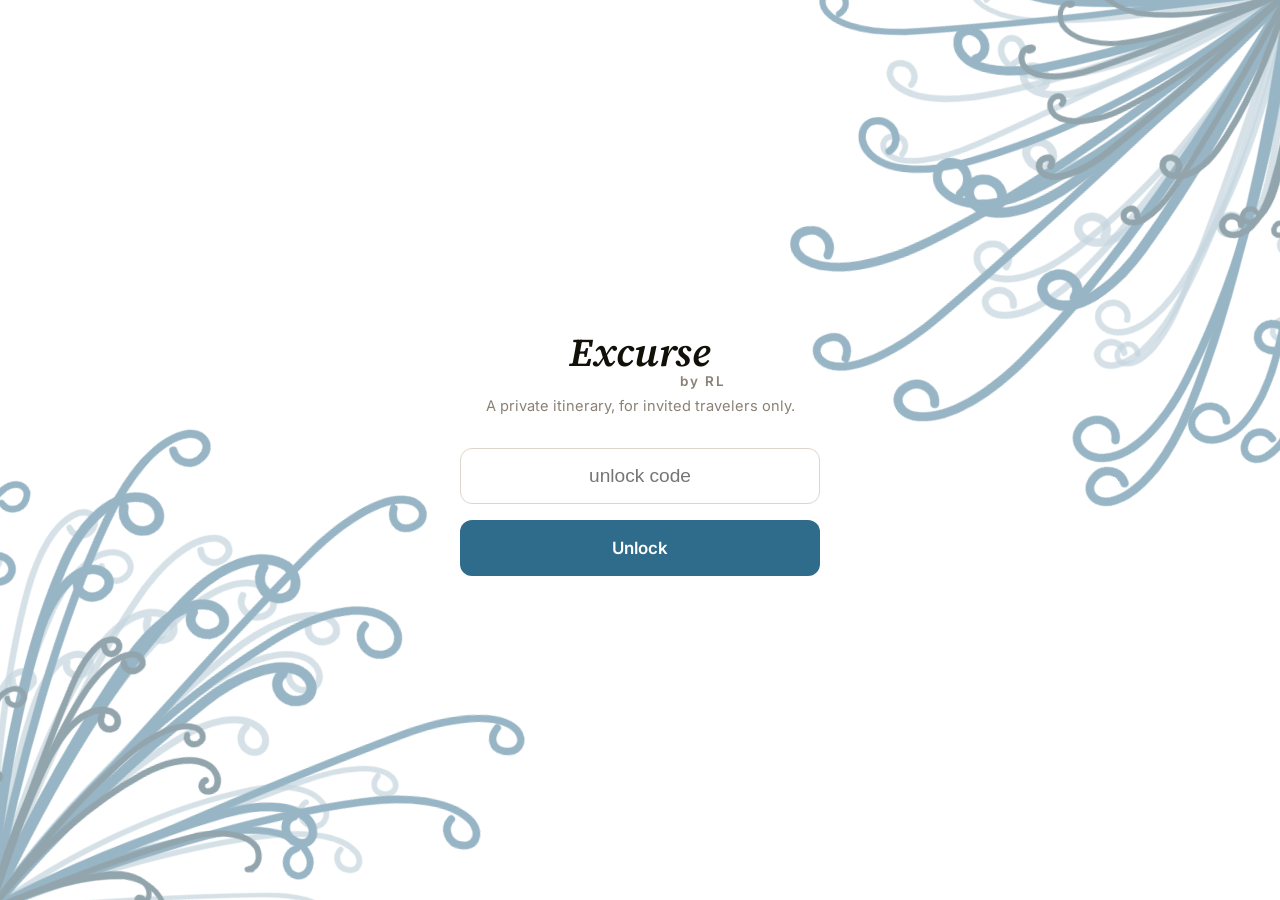
==== commit 7b50f299: "deploy 20260616-1520" ====
--- a/index.html
+++ b/index.html
@@ -16,7 +16,7 @@
 @font-face{font-family:"Source Serif 4";src:url("./fonts/source-serif-italic-var.woff2") format("woff2");font-style:italic;font-weight:200 900;font-display:swap}
 @font-face{font-family:"Archivo";src:url("./fonts/archivo-var.woff2") format("woff2");font-weight:100 900;font-display:swap}
 </style>
-  <script type="module" crossorigin src="./assets/index-DlAwxG5L.js"></script>
+  <script type="module" crossorigin src="./assets/index-DtBlYME4.js"></script>
   <link rel="stylesheet" crossorigin href="./assets/style-DYp2R0Ko.css">
 </head>
 <body>
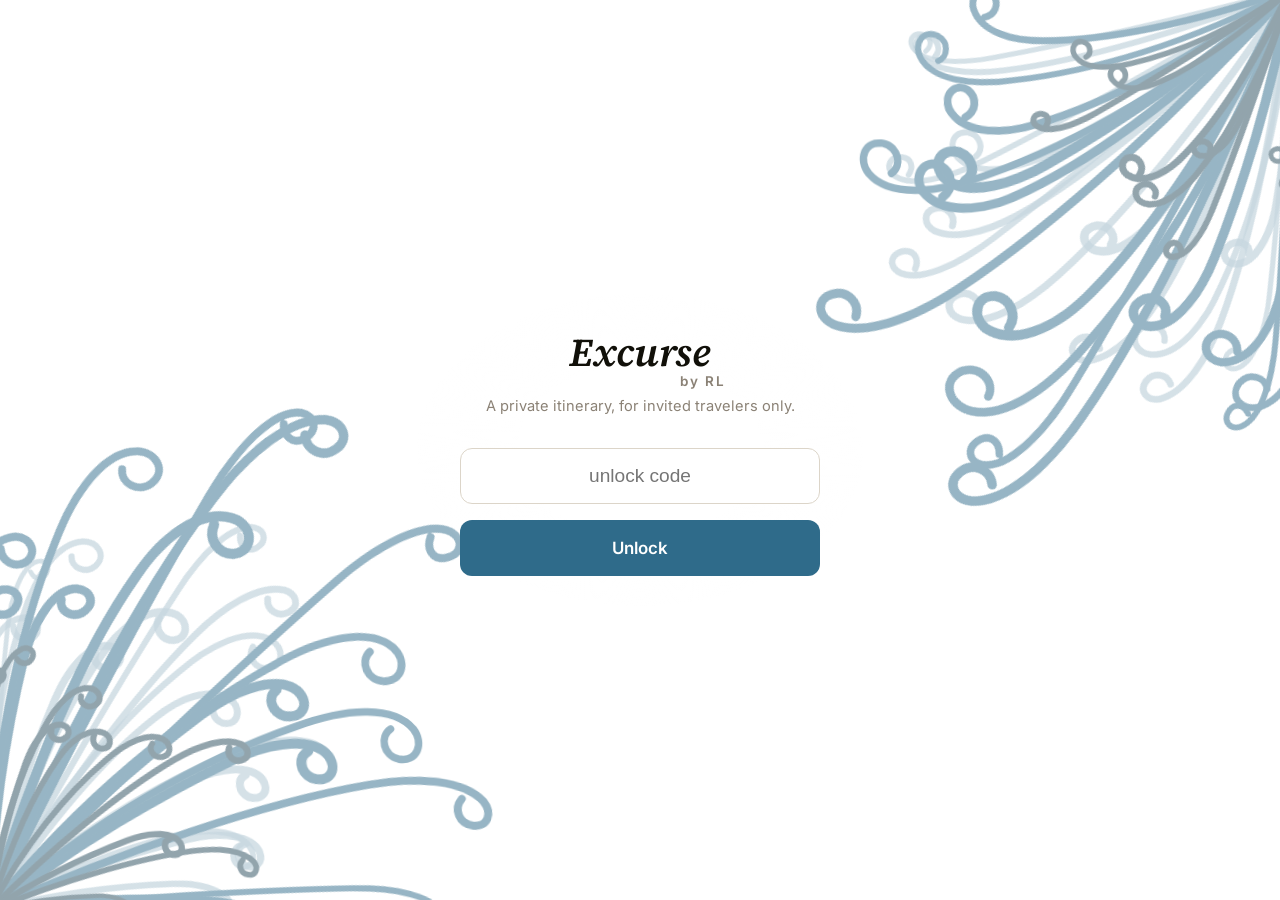
==== commit a86afab1: "deploy 20260621-1431 — Little Tokyo pocket guide expanded (17 stops, map links, parking fix)" ====
--- a/index.html
+++ b/index.html
@@ -16,8 +16,8 @@
 @font-face{font-family:"Source Serif 4";src:url("./fonts/source-serif-italic-var.woff2") format("woff2");font-style:italic;font-weight:200 900;font-display:swap}
 @font-face{font-family:"Archivo";src:url("./fonts/archivo-var.woff2") format("woff2");font-weight:100 900;font-display:swap}
 </style>
-  <script type="module" crossorigin src="./assets/index-DtBlYME4.js"></script>
-  <link rel="stylesheet" crossorigin href="./assets/style-DYp2R0Ko.css">
+  <script type="module" crossorigin src="./assets/index-Cf-oekoU.js"></script>
+  <link rel="stylesheet" crossorigin href="./assets/style-CXeJZd-A.css">
 </head>
 <body>
 <div id="root"></div>
--- a/assets/style-CXeJZd-A.css
+++ b/assets/style-CXeJZd-A.css
@@ -0,0 +1,2 @@
+*{-webkit-tap-highlight-color:transparent}:root{--paper:#faf7f2;--paper-deep:#f1ece2;--ink:#1c1915;--ink-soft:#575046;--ink-faint:#8b8276;--line:#dcd5c9;--trip-accent:#2f6b8a;--on-accent:#fff;--call-ahead:#9a6a1b;--breaking:#ae352c;--confirmed:#2f6b4d;--font-ui:"Inter",system-ui,-apple-system,sans-serif;--font-voice:"Source Serif 4",Georgia,serif;--font-display:"Archivo",var(--font-ui);--fs-caption:.75rem;--fs-meta:.8125rem;--fs-body:.9375rem;--fs-emph:1.0625rem;--fs-title:1.25rem;--fs-day:1.5rem;--fs-display:2rem;--fs-clock:2.75rem;--fs-input:max(16px, var(--fs-meta));--lh-tight:1.2;--lh-body:1.45;--s1:4px;--s2:8px;--s3:12px;--s4:16px;--s5:24px;--s6:40px;--s7:64px;--tap:48px;--r-card:12px;--r-sheet:20px;--r-chip:999px;--shadow-sheet:0 -8px 32px #1c191529;--t-micro:.14s;--t-state:.24s;--t-trans:.42s;--t-set:.7s;--ease-out:cubic-bezier(.2,.8,.2,1);--ease-cam:cubic-bezier(.45,0,.15,1);--z-thread:10;--z-pocket:50;--z-overlay:60;--z-veil:100;--bg:var(--paper);--fg:var(--ink)}[data-mode=dream]{--bg:#161826;--fg:#eceaf2;--ember:#e27840}[data-mode=shape]{--bg:var(--paper);--fg:var(--ink)}[data-mode=field]{--bg:#fff;--fg:#111009}[data-mode=field][data-theme=dark]{--bg:#121110;--fg:#f4f1ea;--call-ahead:#e6a84f}[data-mode=afterglow]{--bg:#f7efe3;--fg:#231a12;--ember:#b5722b}html[data-mode=field]{font-size:112.5%}.num{font-variant-numeric:tabular-nums}.voice{font-family:var(--font-voice);font-style:italic}.display{font-family:var(--font-display);font-weight:600;font-stretch:75%}@media (prefers-reduced-motion:reduce){:root{--t-micro:0s;--t-state:80ms;--t-trans:80ms;--t-set:80ms}}html[data-palette=la-summer]{--bg:#fbf1e3;--fg:#2a2118;--ink-faint:#a08c72;--ink-soft:#6b5b45;--line:#efe3cc;--paper-deep:#f3e6d0;--trip-accent:#a05a22}html[data-palette=la-summer][data-theme=dark]{--bg:#201a12;--fg:#f4ead9;--ink-faint:#a8917a;--ink-soft:#d6c3a8;--line:#3a2f22;--paper-deep:#2a2318;--trip-accent:#c98d52}html[data-palette=pacific]{--bg:#f4f6f2;--fg:#1a211d;--ink-faint:#7e8b82;--ink-soft:#4e5c53;--line:#dde4dc;--paper-deep:#e9efe7;--trip-accent:#3f7464}html[data-palette=pacific][data-theme=dark]{--bg:#161b18;--fg:#e2eae4;--ink-faint:#8a9990;--ink-soft:#b4c4ba;--line:#2c3630;--paper-deep:#1e2520;--trip-accent:#7fa795}html[data-palette=golden-hour]{--bg:#fcead4;--fg:#2b1d0e;--ink-faint:#a98b62;--ink-soft:#7a5c38;--line:#f0d9b7;--paper-deep:#f6e0c2;--trip-accent:#c2571b}html[data-palette=golden-hour][data-theme=dark]{--bg:#221409;--fg:#f4e3cc;--ink-faint:#b08a5f;--ink-soft:#d6b894;--line:#44301c;--paper-deep:#2c1d10;--trip-accent:#e78a45}html[data-palette=marine-layer]{--bg:#eff2f4;--fg:#1c2226;--ink-faint:#8a969e;--ink-soft:#51606b;--line:#dce3e8;--paper-deep:#e4eaee;--trip-accent:#4a7186}html[data-palette=marine-layer][data-theme=dark]{--bg:#14181b;--fg:#e4eaee;--ink-faint:#8fa0ab;--ink-soft:#b9c7d1;--line:#2a3339;--paper-deep:#1c2226;--trip-accent:#7fa4b9}html[data-palette=matcha]{--bg:#f3f4e8;--fg:#20241a;--ink-faint:#939a7e;--ink-soft:#5c6648;--line:#e2e5ce;--paper-deep:#eaedda;--trip-accent:#5f7a3d}html[data-palette=matcha][data-theme=dark]{--bg:#181b12;--fg:#e9eddc;--ink-faint:#99a284;--ink-soft:#c2ccab;--line:#303626;--paper-deep:#21251a;--trip-accent:#97b264}html[data-palette=ktown-neon]{--bg:#fbeff4;--fg:#241318;--ink-faint:#a4798b;--ink-soft:#6e4356;--line:#f2dce6;--paper-deep:#f6e3ec;--trip-accent:#c2347e}html[data-palette=ktown-neon][data-theme=dark]{--bg:#150a10;--fg:#f6e4ee;--ink-faint:#a77e92;--ink-soft:#d3a8bf;--line:#3a2230;--paper-deep:#20121a;--trip-accent:#f056a8}html[data-palette=paper][data-theme=dark]{--bg:#1b1916;--fg:#efeae2;--ink-faint:#9a9184;--ink-soft:#c9c0b2;--line:#332f29;--paper-deep:#242019;--trip-accent:#c9a06a}html[data-typestyle=editorial]{--font-display:Georgia,"Iowan Old Style","Times New Roman",serif}html[data-typestyle=editorial] .display{font-weight:600;font-stretch:100%}html[data-typestyle=soft]{--font-display:var(--font-ui);--r-card:16px}html[data-typestyle=soft] .display{letter-spacing:-.01em;font-weight:700;font-stretch:100%}html[data-ts=large]{font-size:115%}html[data-mode=field][data-ts=large]{font-size:126%}*{box-sizing:border-box;min-width:0}html,body{margin:0}body{background:var(--bg);color:var(--fg);font-family:var(--font-ui);font-size:var(--fs-body);line-height:var(--lh-body);overflow-wrap:break-word}button{font:inherit;color:inherit;cursor:pointer;min-height:var(--tap);background:0 0;border:0;padding:0}a{color:inherit}:focus-visible{outline:2px solid var(--trip-accent);outline-offset:2px;border-radius:4px}.page{max-width:560px;padding:var(--s3) var(--s4) calc(96px + env(safe-area-inset-bottom));margin:0 auto}.pagehead{padding:var(--s4) 0 var(--s2);justify-content:space-between;align-items:baseline;display:flex}.pagehead .display{font-size:var(--fs-display)}.pagehead .sub{color:var(--ink-faint);font-size:var(--fs-meta)}.greet{padding:var(--s4) 0 var(--s2)}.greet h1{font-size:var(--fs-day);font-weight:600;line-height:var(--lh-tight);margin:0}.greet .sub{color:var(--ink-faint);font-size:var(--fs-meta);margin-top:var(--s1)}.tabbar{bottom:auto;left:0;right:0;top:var(--vvh,100dvh);z-index:var(--z-pocket);background:var(--bg);border-top:1.5px solid var(--line);padding:var(--s2) var(--s2) max(6px, calc(env(safe-area-inset-bottom) - 16px));justify-content:space-around;align-items:stretch;display:flex;position:fixed;transform:translateY(-100%)}.tabbar .tab{font-size:var(--fs-caption);color:var(--ink-faint);border-radius:var(--r-card);flex-direction:column;flex:1;align-items:center;gap:2px;display:flex}.tabbar .tab svg{width:22px;height:22px}.tabbar .tab[aria-selected=true]{color:var(--trip-accent);font-weight:600}.tabbar .wallet-btn{background:var(--trip-accent);width:58px;height:58px;color:var(--on-accent);box-shadow:var(--shadow-sheet);border:3px solid var(--bg);border-radius:50%;flex:none;justify-content:center;align-items:center;margin-top:-26px;display:flex}.tabbar .wallet-btn svg{width:26px;height:26px}.hero{border:1.5px solid var(--line);border-radius:var(--r-card);padding:var(--s5);margin-top:var(--s3);background:var(--bg)}.hero .leaveby{font-size:var(--fs-caption);letter-spacing:.1em;color:var(--trip-accent);font-weight:600}.hero .clock{font-size:var(--fs-clock);margin:var(--s1) 0;line-height:1.05}.hero .in{color:var(--ink-faint);font-size:var(--fs-meta)}.hero h2{font-size:var(--fs-title);margin:var(--s3) 0 var(--s1);font-weight:600;line-height:var(--lh-tight)}.hero .fact{color:var(--ink-soft)}.hero .ring-row{align-items:center;gap:var(--s4);justify-content:space-between;display:flex}.meanwhile{margin-top:var(--s4);color:var(--ink-faint);font-size:var(--fs-meta);text-align:left;width:100%;padding:var(--s2) 0}.later{margin-top:var(--s5)}.later .lbl,.seclbl,.set-group .lbl{font-size:var(--fs-caption);letter-spacing:.1em;color:var(--ink-soft);text-transform:uppercase;margin-bottom:var(--s3);align-items:center;gap:10px;font-weight:600;display:flex}.later .lbl:before,.seclbl:before,.set-group .lbl:before{content:"";background:var(--trip-accent);border-radius:2px;flex:none;width:3px;height:13px}.later .lbl:after,.seclbl:after,.set-group .lbl:after{content:"";background:linear-gradient(to right,var(--line),transparent);flex:1;height:1px}.seclbl .wip{flex:none}.later .row{gap:var(--s3);padding:var(--s3) 0;border-top:1px solid var(--line);text-align:left;align-items:baseline;width:100%;display:flex}.later .row .t{color:var(--ink-faint);min-width:72px;font-size:var(--fs-meta);flex:none}.daychips{gap:var(--s2);padding:var(--s2) 0 var(--s3);scrollbar-width:none;display:flex;overflow-x:auto}.daychips::-webkit-scrollbar{display:none}.daychips button{border:1.5px solid var(--line);min-width:56px;height:56px;font-weight:600;font-size:var(--fs-emph);border-radius:50%;flex:none;justify-content:center;align-items:center;display:flex}.daychips button[aria-selected=true]{background:var(--trip-accent);color:var(--on-accent);border-color:var(--trip-accent)}.daychips button .d{font-size:var(--fs-caption);font-weight:400;display:block}.dayhead{--dayback-opacity:.2;--dayback-contrast:1.05;isolation:isolate;padding:var(--s2) 0;position:relative}.dayback{z-index:0;pointer-events:none;-webkit-mask-composite:source-in;position:absolute;top:0;bottom:0;left:0;right:0;-webkit-mask-image:linear-gradient(#0000 0%,#000 20%,#000 38%,#0000 76%),linear-gradient(90deg,#0000 0%,#000 20%,#000 80%,#0000 100%);mask-image:linear-gradient(#0000 0%,#000 20%,#000 38%,#0000 76%),linear-gradient(90deg,#0000 0%,#000 20%,#000 80%,#0000 100%);-webkit-mask-repeat:no-repeat;mask-repeat:no-repeat;-webkit-mask-composite:source-in;mask-composite:intersect}.dayback img{object-fit:cover;width:100%;height:100%;opacity:var(--dayback-opacity);filter:grayscale(1) contrast(var(--dayback-contrast));display:block}.dayhead>.display,.dayhead>.brief,.dayhead>.daytheme,.dayhead>.daymeta,.dayhead>.dm-open{z-index:1;position:relative}.dayhead .display{font-size:var(--fs-day)}.brief{color:var(--ink-faint);font-size:var(--fs-meta);margin-top:var(--s1)}.card{border:1.5px solid var(--line);border-radius:var(--r-card);margin:var(--s3) 0;background:var(--bg)}.card.single{border-style:dashed}.card.backupghost{opacity:.8;border-style:dashed;width:94%;margin-left:auto}.card.freeform{background:var(--paper-deep);border-style:none}.card.past{opacity:.55}.card>summary{padding:var(--s4);cursor:pointer;min-height:var(--tap);list-style:none;position:relative}.card>summary::-webkit-details-marker{display:none}.card>summary:after{content:"";right:var(--s4);border-right:1.5px solid var(--ink-faint);border-bottom:1.5px solid var(--ink-faint);width:8px;height:8px;transition:transform var(--t-micro);position:absolute;top:calc(50% - 4px);transform:rotate(45deg)}.card[open]>summary:after{transform:rotate(225deg)}.meta-row{gap:var(--s2);font-size:var(--fs-meta);color:var(--ink-faint);padding-right:var(--s5);flex-wrap:wrap;align-items:baseline;display:flex}.card h3{margin:var(--s1) 0 0;font-size:var(--fs-emph);font-weight:600;line-height:var(--lh-tight);padding-right:var(--s5)}.card.struck h3{color:var(--ink-faint);text-decoration:line-through}.card .fact{color:var(--ink-soft);font-size:var(--fs-meta);margin-top:var(--s1)}.card .body{padding:0 var(--s4) var(--s4)}.voiceline{text-align:left;width:100%;color:var(--ink-soft);font-size:var(--fs-emph);padding:var(--s2) 0;line-height:var(--lh-body);display:block}.voiceline.clamped{-webkit-line-clamp:2;-webkit-box-orient:vertical;display:-webkit-box;overflow:hidden}.lrow{gap:var(--s2);margin:var(--s2) 0;font-size:var(--fs-meta);color:var(--ink-soft);display:flex}.lrow .k{color:var(--ink-faint);flex:none;min-width:72px}.headsup{margin:var(--s2) 0;font-size:var(--fs-meta);color:var(--ink-soft)}.actchips{gap:var(--s2);margin-top:var(--s3);flex-wrap:wrap;display:flex}.chip{border:1.5px solid var(--line);border-radius:var(--r-chip);padding:var(--s2) var(--s4);font-size:var(--fs-meta);min-height:var(--tap);background:var(--bg);align-items:center;text-decoration:none;display:inline-flex}.chip.primary{background:var(--trip-accent);color:var(--on-accent);border-color:var(--trip-accent)}.chip.callahead{border-color:var(--call-ahead);color:var(--call-ahead)}.receipts{margin-top:var(--s3);font-size:var(--fs-caption);color:var(--ink-faint)}.fork-tag{font-size:var(--fs-caption);letter-spacing:.06em;color:var(--trip-accent)}.pocket-tag{font-size:var(--fs-caption);letter-spacing:.06em;color:var(--ink-faint)}.option{border:1px solid var(--line);border-radius:var(--r-card);padding:var(--s3);margin:var(--s2) 0}.option .read{font-size:var(--fs-meta);color:var(--ink-soft);font-family:var(--font-voice);font-style:italic}.option .tr{font-size:var(--fs-caption);color:var(--ink-faint);margin-top:var(--s1)}.flap{border:1px dashed var(--line);border-left:3px solid var(--line);border-radius:0 var(--r-card) var(--r-card) 0;margin:0 0 var(--s3) var(--s4);background:var(--paper-deep)}.flap>summary{padding:var(--s3) var(--s4);font-size:var(--fs-meta);color:var(--ink-faint);cursor:pointer;min-height:var(--tap);align-items:center;list-style:none;display:flex}.flap>summary::-webkit-details-marker{display:none}.flap .g-ent{padding:var(--s3) var(--s4);border-top:1px solid var(--line)}.flap .g-ent .g-top{align-items:baseline;gap:0 var(--s2);flex-wrap:wrap;display:flex}.flap .g-ent .nm{font-weight:600;font-size:var(--fs-meta)}.flap .g-ent .hrs{color:var(--trip-accent);font-size:var(--fs-caption)}.flap .g-ent .gmap{color:var(--trip-accent);font-size:var(--fs-caption);white-space:nowrap;padding:2px 0 2px var(--s2);min-height:var(--tap);align-items:center;margin-left:auto;font-weight:600;text-decoration:none;display:inline-flex}.flap .g-ent .gmap:active{opacity:.6}.flap .g-ent .lead{font-size:var(--fs-meta);color:var(--ink-soft);margin-top:2px}.flap .g-ent .why{font-size:var(--fs-caption);color:var(--ink-faint);margin-top:2px}.dayrail{padding-left:var(--s5);position:relative}.dayrail:before{content:"";background:var(--line);width:1.5px;position:absolute;top:0;bottom:0;left:9px}.railnode{background:var(--bg);border:1.5px solid var(--ink-faint);border-radius:50%;width:13px;height:13px;margin-top:26px;position:absolute;left:3px}.railnode.decision{border-color:var(--trip-accent);border-radius:2px;transform:rotate(45deg)}.railnode.backupn{border-style:dotted}.wsheet-scrim{height:var(--vvh,100dvh);z-index:var(--z-overlay);opacity:0;pointer-events:none;transition:opacity var(--t-state);background:#00000059;position:fixed;top:0;bottom:0;left:0;right:0}.wsheet-scrim.open{opacity:1;pointer-events:auto}.wsheet{bottom:auto;left:0;right:0;top:var(--vvh,100dvh);z-index:var(--z-overlay);background:var(--paper-deep);border-radius:var(--r-sheet) var(--r-sheet) 0 0;box-shadow:var(--shadow-sheet);border-bottom:72px solid var(--paper-deep);transition:transform var(--t-trans) var(--ease-out);max-height:calc(var(--vvh,100dvh) * .9);flex-direction:column;display:flex;position:fixed;transform:translateY(2%)}.wsheet.open{transform:translateY(calc(72px - 100%))}.wsheet .whead{padding:var(--s4) var(--s5) var(--s2);justify-content:space-between;align-items:center;display:flex}.wsheet .whead .display{font-size:var(--fs-title)}.wsheet .whead button{color:var(--ink-faint);font-size:var(--fs-meta);padding:0 var(--s2)}.wstack{padding:var(--s3) var(--s4) calc(var(--s6) + env(safe-area-inset-bottom));overflow:auto}.wcard{border-radius:var(--r-card);background:var(--bg);border:1.5px solid var(--line);margin-top:calc(-1 * var(--s7) + 14px);text-align:left;width:100%;transition:margin var(--t-state) var(--ease-out);padding:0;display:block;overflow:hidden;box-shadow:0 -4px 16px #1c19151a}.wstack .wcard:first-child{margin-top:0}.wcard .band{background:var(--trip-accent);height:6px}.wcard.k-stay .band{background:var(--confirmed)}.wcard.k-car .band{background:var(--call-ahead)}.wcard.k-policy .band{background:var(--ink-faint)}.wcard.k-other .band{background:var(--ink-soft)}.wcard .wface{padding:var(--s4) var(--s5) var(--s5)}.wcard .kind{font-size:var(--fs-caption);color:var(--ink-faint);letter-spacing:.08em;text-transform:uppercase}.wcard .nm{font-weight:600;font-size:var(--fs-emph);line-height:var(--lh-tight);margin-top:2px}.wcard .peek{color:var(--ink-faint);font-size:var(--fs-meta);white-space:nowrap;text-overflow:ellipsis;margin-top:2px;overflow:hidden}.wcard.active,.wcard.active~.wcard{margin-top:var(--s3)}.wbody{padding:0 var(--s5) var(--s5)}.wbody .bigcode{font-size:var(--fs-display);font-family:var(--font-display);letter-spacing:.04em;padding:var(--s2) 0 var(--s3);text-align:left;word-break:break-all;width:100%;font-weight:600;font-stretch:75%}.wbody .bigcode.copied{color:var(--confirmed)}.wbody .note{font-size:var(--fs-body);color:var(--ink-soft);padding:var(--s2) 0}.wbody .row{gap:var(--s3);padding:var(--s2) 0;border-top:1px solid var(--line);font-size:var(--fs-meta);display:flex}.wbody .row .k{color:var(--ink-faint);flex:none;width:108px}.wbody .row .v{flex:1}.seg{gap:var(--s1);background:var(--paper-deep);border-radius:var(--r-chip);margin:var(--s2) 0 var(--s4);scrollbar-width:none;padding:4px;display:flex;overflow-x:auto}.seg::-webkit-scrollbar{display:none}.seg button{white-space:nowrap;border-radius:var(--r-chip);padding:var(--s2) var(--s4);font-size:var(--fs-meta);flex:1;min-height:40px}.seg button[aria-selected=true]{background:var(--bg);font-weight:600;box-shadow:0 1px 4px #1c19151f}.seg .badge{font-size:var(--fs-caption);color:var(--ink-faint);margin-left:6px}.demand{border:1.5px solid var(--line);border-radius:var(--r-card);padding:var(--s4);margin:var(--s3) 0}.demand .nm{font-weight:600;font-size:var(--fs-emph)}.demand .why{color:var(--ink-soft);font-size:var(--fs-meta);margin:var(--s1) 0 var(--s3)}.slotrow{align-items:center;gap:var(--s3);margin:var(--s2) 0;display:flex}.slotrow .k{font-size:var(--fs-caption);letter-spacing:.06em;text-transform:uppercase;color:var(--trip-accent);flex:none;width:88px}.slotrow input{border:0;border-bottom:1.5px solid var(--line);color:var(--fg);font:inherit;font-size:var(--fs-input);padding:var(--s2) 2px;min-height:var(--tap);background:0 0;border-radius:0;flex:1}.slotrow input:focus{border-bottom-color:var(--trip-accent);outline:none}.slotrow input::placeholder{color:var(--ink-faint);font-style:italic}.pcat{margin:var(--s4) 0}.pcat .ph{justify-content:space-between;align-items:baseline;display:flex}.pcat .ph .nm{font-weight:600}.pcat .prog{font-size:var(--fs-caption);color:var(--ink-faint);border:1px solid var(--line);border-radius:var(--r-chip);padding:2px 10px}.pcat .prog.done{color:var(--confirmed);border-color:var(--confirmed)}.checkrow{gap:var(--s3);padding:var(--s3) 0;border-top:1px solid var(--line);align-items:flex-start;display:flex}.checkrow input{width:22px;height:22px;accent-color:var(--trip-accent);flex:none;margin-top:2px}.checkrow label,.checkrow .le-textwrap{flex:1}.checkrow .why{color:var(--ink-faint);font-size:var(--fs-caption);display:block}.checkrow.done label{color:var(--ink-faint)}.checkrow.done .main{text-decoration:line-through}.le-text{-webkit-line-clamp:2;-webkit-box-orient:vertical;display:-webkit-box;overflow:hidden}.le-text.full{display:block}.le-more{color:var(--trip-accent);font-size:var(--fs-caption);padding:var(--s1) 0;min-height:0}.le-due{color:var(--call-ahead);font-size:var(--fs-caption)}.donewrap{margin-top:var(--s5)}.donewrap>summary{cursor:pointer;color:var(--ink-faint);font-size:var(--fs-meta);padding:var(--s3) 0;min-height:var(--tap);align-items:center;gap:var(--s2);list-style:none;display:flex}.donewrap>summary::-webkit-details-marker{display:none}.emptystate{border:1.5px dashed var(--line);border-radius:var(--r-card);padding:var(--s5);color:var(--ink-faint);text-align:center;margin:var(--s4) 0}.pastefield{border:1.5px solid var(--line);border-radius:var(--r-card);background:var(--bg);width:100%;color:var(--fg);font:inherit;font-size:var(--fs-input);padding:var(--s4);min-height:88px}.set-group{margin:var(--s5) 0}.set-group .lbl{font-size:var(--fs-caption);letter-spacing:.08em;text-transform:uppercase;color:var(--ink-faint);margin-bottom:var(--s2)}.set-row{gap:var(--s2);flex-wrap:wrap;display:flex}.set-row button,.set-row a{border:1.5px solid var(--line);border-radius:var(--r-chip);padding:var(--s2) var(--s4);font-size:var(--fs-meta);align-items:center;gap:var(--s2);min-height:var(--tap);background:var(--bg);text-decoration:none;display:inline-flex}.set-row [aria-pressed=true]{border-color:var(--trip-accent);color:var(--trip-accent);font-weight:600}.swatch{border:1px solid var(--line);border-radius:50%;flex:none;width:16px;height:16px}.veil{z-index:var(--z-veil);background:var(--bg);padding:var(--s5);text-align:center;justify-content:center;align-items:center;display:flex;position:fixed;top:0;bottom:0;left:0;right:0;overflow:hidden}.veil .box{z-index:2;width:min(360px,92vw);position:relative}.veil .box:before{content:"";z-index:-1;background:radial-gradient(closest-side,var(--bg) 55%,transparent);position:absolute;top:-12%;bottom:-12%;left:-12%;right:-12%}.veil h1{font-size:var(--fs-display);margin:0 0 var(--s2)}.veil p{color:var(--ink-faint);font-size:var(--fs-meta)}.veil input{border:1.5px solid var(--line);border-radius:var(--r-card);width:100%;padding:var(--s4);font-size:var(--fs-emph);background:var(--bg);color:var(--fg);text-align:center;margin:var(--s4) 0}.veil .go{background:var(--trip-accent);width:100%;color:var(--on-accent);border-radius:var(--r-card);padding:var(--s4);font-weight:600}.veil.err .box{animation:shake var(--t-micro) 1}@keyframes shake{25%{transform:translate(-6px)}75%{transform:translate(6px)}}.lens-grid{gap:var(--s3);margin-top:var(--s4);flex-wrap:wrap;justify-content:center;display:flex}.lens-grid button{border:1.5px solid var(--line);border-radius:var(--r-chip);padding:var(--s3) var(--s5);font-size:var(--fs-emph)}.sect{margin:var(--s3) 0}.sect h4{font-size:var(--fs-caption);letter-spacing:.1em;text-transform:uppercase;color:var(--trip-accent);margin:0 0 var(--s1);border-bottom:1.5px solid var(--line);padding-bottom:3px;font-weight:600;display:inline-block}.sect p{margin:var(--s1) 0;color:var(--ink-soft);font-size:var(--fs-meta);line-height:var(--lh-body)}.card h3,.demand .nm,.pcat .ph .nm,.wcard .nm,.hero h2,.greet h1{font-family:var(--font-display);font-stretch:75%}html[data-typestyle=editorial] .card h3,html[data-typestyle=editorial] .demand .nm,html[data-typestyle=editorial] .pcat .ph .nm,html[data-typestyle=editorial] .wcard .nm,html[data-typestyle=editorial] .hero h2,html[data-typestyle=editorial] .greet h1{font-stretch:100%}html[data-typestyle=soft] .card h3,html[data-typestyle=soft] .demand .nm,html[data-typestyle=soft] .pcat .ph .nm,html[data-typestyle=soft] .wcard .nm,html[data-typestyle=soft] .hero h2,html[data-typestyle=soft] .greet h1{letter-spacing:-.01em;font-stretch:100%}.wcard{border-radius:var(--r-card) var(--r-card) 0 0;margin-top:-15px;box-shadow:0 -5px 12px -7px #00000029}.wstack .wcard:first-child{box-shadow:none;margin-top:0}.wstack .wcard:last-child{border-radius:var(--r-card) var(--r-card) var(--r-card) var(--r-card)}.wcard .wface{justify-content:space-between;align-items:center;gap:var(--s3);text-align:left;width:100%;min-height:var(--tap);padding:var(--s2) var(--s5) calc(var(--s5) + var(--s2));display:flex}.wcard .wface .nm{font-size:var(--fs-body);white-space:nowrap;text-overflow:ellipsis;margin:0;overflow:hidden}.wcard .wface .kind{font-size:var(--fs-caption);flex:none}.wcard.active{border-radius:var(--r-card);margin-bottom:var(--s2);margin:var(--s3) 0}.wcard.active+.wcard{margin-top:var(--s3)}.wsect{font-size:var(--fs-caption);letter-spacing:.1em;text-transform:uppercase;color:var(--trip-accent);margin:var(--s4) 0 var(--s1);border-bottom:1.5px solid var(--line);padding-bottom:3px;font-weight:600;display:inline-block}.seg button{justify-content:center;align-items:center;gap:6px;display:inline-flex}.segbadge{background:var(--line);color:var(--ink-soft);border-radius:var(--r-chip);font-size:var(--fs-caption);padding:4px 8px;line-height:1}.seg button[aria-selected=true] .segbadge{background:var(--trip-accent);color:var(--on-accent)}.le-body{flex:1;min-width:0}.le-foot{margin-top:var(--s1);justify-content:space-between;align-items:center;display:flex}.le-chev{width:40px;min-height:32px;color:var(--ink-faint);justify-content:flex-start;align-items:center;display:flex}.le-chev svg{transition:transform var(--t-micro)}.le-chev.open svg{transform:rotate(180deg)}.le-due{color:var(--call-ahead);font-size:var(--fs-caption);margin-left:auto}.hint{color:var(--ink-faint);font-size:var(--fs-meta);margin:var(--s1) 0 var(--s3)}.slotrow{align-items:flex-start}.slotrow .k .rec{color:var(--ink-faint);text-transform:none;letter-spacing:0}.chipfield{align-items:center;gap:var(--s1);min-height:var(--tap);border-bottom:1.5px solid var(--line);padding-bottom:var(--s2);flex-wrap:wrap;flex:1;display:flex}.fitchip{border:1px solid var(--line);background:var(--paper-deep);border-radius:8px;align-items:center;max-width:100%;display:inline-flex}.fitchip-main{font-size:var(--fs-meta);text-align:left;min-height:32px;padding:6px 10px}.fitchip.open{border-color:var(--breaking)}.fitchip-x{min-height:32px;color:var(--breaking);font-size:var(--fs-emph);padding:0 10px}.fitplus{color:var(--trip-accent);font-size:var(--fs-meta);min-height:32px;padding:4px 8px}.fitadd{border:0;border-bottom:1.5px solid var(--trip-accent);color:var(--fg);font:inherit;font-size:var(--fs-input);background:0 0;border-radius:0;min-width:130px;padding:4px 2px}.fitadd:focus{outline:none}.wip{border:1px dashed var(--call-ahead);color:var(--call-ahead);border-radius:var(--r-chip);margin-left:var(--s2);letter-spacing:.04em;text-transform:none;padding:2px 8px;font-size:10px;font-weight:400}.wpeek{align-items:center;gap:var(--s3);text-align:left;border:1.5px solid var(--line);border-radius:var(--r-card);width:100%;padding:var(--s4);background:var(--bg);display:flex}.wpeek .kind{font-size:var(--fs-caption);color:var(--trip-accent);letter-spacing:.08em;text-transform:uppercase;flex:none}.wpeek .nm{white-space:nowrap;text-overflow:ellipsis;flex:1;min-width:0;font-weight:600;overflow:hidden}.wpeek .code{color:var(--ink-faint);font-size:var(--fs-meta);flex:none}.progressbar{background:var(--paper-deep);border:1px solid var(--line);border-radius:3px;height:6px;display:block;overflow:hidden}.progressbar i{background:var(--trip-accent);height:100%;display:block}.le-note{color:var(--ink-faint);font-size:var(--fs-meta);margin-top:var(--s2);line-height:var(--lh-body);display:block}.veil,.splash{padding-top:calc(var(--s5) + env(safe-area-inset-top))}.splash{z-index:var(--z-veil);background:var(--bg);text-align:center;justify-content:center;align-items:center;display:flex;position:fixed;top:0;bottom:0;left:0;right:0;overflow:hidden}.splash-box{z-index:2;padding:var(--s6) var(--s5);animation:rise var(--t-set) var(--ease-out) both;position:relative}.splash-box:before{content:"";z-index:-1;background:radial-gradient(closest-side,var(--bg) 52%,transparent);position:absolute;top:-14%;bottom:-14%;left:-14%;right:-14%}.splash-mark{font-family:var(--font-voice);color:var(--trip-accent);font-style:italic;font-size:var(--fs-title);letter-spacing:.05em;margin-bottom:var(--s4)}.splash-box h1{font-family:var(--font-voice);letter-spacing:-.01em;margin:0;font-size:max(2.4rem,min(9vw,3.2rem));font-style:italic;font-weight:620;line-height:1.08}.splash-dates{color:var(--ink-soft);margin-top:var(--s3);font-size:var(--fs-meta);letter-spacing:.16em;text-transform:uppercase}.splash-welcome{color:var(--trip-accent);font-size:var(--fs-title);margin-top:var(--s4)}@keyframes rise{0%{opacity:0;transform:translateY(14px)}to{opacity:1;transform:none}}.veil h1{font-family:var(--font-voice);letter-spacing:-.01em;font-size:2.2rem;font-style:italic;font-weight:620;font-stretch:100%}.frond{--base:0deg;--fsz:min(120vw,600px);width:var(--fsz);z-index:1;fill:none;height:auto;stroke:var(--trip-accent);opacity:.5;left:calc(var(--fsz) * -.05 - 10px);bottom:calc(var(--fsz) * -.05 - 10px);transform:rotate(var(--base));transform-origin:5% 95%;animation:frondenter 1.2s var(--ease-out) both,frondsway 6s ease-in-out 2.2s infinite alternate;position:absolute}.frond.flip{--base:180deg;bottom:auto;left:auto;right:calc(var(--fsz) * -.05 - 10px);top:calc(var(--fsz) * -.05 - 10px);transform-origin:50%}.frond .leaf{stroke-linecap:round;opacity:0;animation:leafin .42s var(--ease-out) both;animation-delay:var(--d)}.frond .leafw{transform-box:view-box;transform-origin:8px 152px;transform:rotate(var(--rot)) scale(var(--ls,1))}.frond .leafw.back .leaf{opacity:0;stroke:color-mix(in srgb,var(--trip-accent) 55%,var(--bg) 45%);animation:leafin-back .42s var(--ease-out) both;animation-delay:var(--d)}@keyframes leafin-back{to{opacity:.75}}.frond .leafw.fore .leaf{stroke-width:3px;opacity:0;stroke:color-mix(in srgb,var(--trip-accent) 62%,var(--fg) 38%);animation:leafin .42s var(--ease-out) both;animation-delay:var(--d)}@keyframes leafin{to{opacity:1}}@keyframes frondenter{0%{transform:rotate(calc(var(--base) - 8deg)) scale(.55);opacity:0}}@keyframes frondsway{0%{transform:rotate(var(--base))}to{transform:rotate(calc(var(--base) + 1.6deg))}}@media (prefers-reduced-motion:reduce){.frond{opacity:.5;animation:none}.frond .leafw,.frond .leaf{opacity:1;animation:none}.splash-box{animation:none}}.timeshift{justify-content:center;align-items:center;gap:var(--s4);margin-top:var(--s2);color:var(--ink-faint);display:flex}.timeshift button{min-width:44px;min-height:36px;font-size:var(--fs-emph);color:var(--ink-faint)}.timeshift button:disabled{opacity:.25}.timeshift .backnow{font-size:var(--fs-caption);color:var(--trip-accent);min-width:auto}.daytheme{font-size:var(--fs-emph);color:var(--ink-soft);margin-top:var(--s2)}.daymeta{gap:var(--s4);margin-top:var(--s2);font-size:var(--fs-caption);letter-spacing:.06em;text-transform:uppercase;color:var(--ink-faint);flex-wrap:wrap;display:flex}.seg button{padding:var(--s2) var(--s4);flex:none}.slotrow .k{flex-direction:column;gap:2px;width:88px;display:flex}.slotrow .k .rec{font-size:var(--fs-caption);color:var(--ink-faint);letter-spacing:0;text-transform:none}.demand>summary,.pcat>summary{cursor:pointer;justify-content:space-between;align-items:center;gap:var(--s3);min-height:var(--tap);list-style:none;display:flex}.demand>summary::-webkit-details-marker{display:none}.pcat>summary::-webkit-details-marker{display:none}.demand .dprog{font-size:var(--fs-caption);color:var(--ink-faint);border:1px solid var(--line);border-radius:var(--r-chip);flex:none;padding:3px 10px}.demand .dbody{padding-top:var(--s2)}.pcat>summary{padding:var(--s2) 0}html[data-typestyle=editorial]{--font-ui:Georgia,"Iowan Old Style",serif}html[data-typestyle=editorial] .num,.tabbar{font-family:Inter,system-ui,-apple-system,BlinkMacSystemFont,Segoe UI,Roboto,Noto Sans,Ubuntu,Cantarell,Helvetica Neue,sans-serif}html[data-typestyle=soft]{--font-ui:ui-rounded,"SF Pro Rounded","Inter",system-ui,sans-serif;--font-display:ui-rounded,"SF Pro Rounded","Inter",system-ui,sans-serif;--r-card:18px;--r-sheet:26px}html{background:var(--bg)}html,body{height:var(--vvh,100dvh);overflow:hidden}.appwrap{view-transition-name:page;transition:opacity .28s var(--ease-out);background:var(--bg);height:var(--vvh,100dvh);padding-top:max(env(safe-area-inset-top), 52px);overscroll-behavior:contain;overflow-x:hidden;overflow-y:auto}.veil,.splash{height:var(--vvh,100dvh)}.appwrap.dim{opacity:.6}body:before{content:"";height:max(env(safe-area-inset-top), 52px);z-index:90;pointer-events:none;background:var(--bg);background:color-mix(in srgb,var(--bg) 82%,transparent);-webkit-backdrop-filter:blur(12px);backdrop-filter:blur(12px);position:fixed;top:0;left:0;right:0;-webkit-mask-image:linear-gradient(#000 60%,#0000);mask-image:linear-gradient(#000 60%,#0000)}.tabbar{view-transition-name:tabbar}::view-transition-old(root){animation:none}::view-transition-new(root){animation:none}::view-transition-old(tabbar){animation:none}::view-transition-new(tabbar){animation:none}.brand{max-width:560px;padding:var(--s2) var(--s4) 2px;color:var(--trip-accent);font-family:var(--font-voice);font-style:italic;font-size:var(--fs-emph);letter-spacing:.04em;view-transition-name:brand;justify-content:flex-end;align-items:center;gap:8px;margin:0 auto;display:flex}.brand svg{opacity:.9;flex:none}::view-transition-old(brand){animation:none}::view-transition-new(brand){animation:none}.brand-word{display:inline-block;position:relative}.byco{font-family:var(--font-ui);letter-spacing:.14em;color:var(--ink-faint);white-space:nowrap;font-size:.5em;font-style:normal;position:absolute;bottom:-.74em;right:0}.veil .byco{font-size:.34em;right:-1.1em}.splash .byco{right:-1.4em}html[data-navdir=forward]::view-transition-new(page){z-index:2;animation:.46s cubic-bezier(.32,.72,0,1) both vt-push-in}html[data-navdir=forward]::view-transition-old(page){animation:.46s cubic-bezier(.32,.72,0,1) both vt-push-under}html[data-navdir=backward]::view-transition-old(page){z-index:2;animation:.46s cubic-bezier(.32,.72,0,1) both vt-pop-out}html[data-navdir=backward]::view-transition-new(page){animation:.46s cubic-bezier(.32,.72,0,1) both vt-pop-reveal}@keyframes vt-push-in{0%{transform:translate(100%)}}@keyframes vt-push-under{to{transform:translate(-30%)}}@keyframes vt-pop-out{to{transform:translate(100%)}}@keyframes vt-pop-reveal{0%{transform:translate(-30%)}}html[data-navdir] .heroin,html[data-morph] .heroin,html[data-navdir] .segin,html[data-morph] .segin,html[data-navdir] .fitchip,html[data-morph] .fitchip{animation:none}html[data-navdir] details::details-content{transition:none}html[data-morph] details::details-content{transition:none}html[data-morph]::view-transition-old(page){animation:.26s cubic-bezier(.4,0,.2,1) both vt-vacate}html[data-morph]::view-transition-new(page){animation:.32s cubic-bezier(.4,0,.2,1) .2s both vt-arrive}@keyframes vt-vacate{to{opacity:0}}@keyframes vt-arrive{0%{opacity:0}}::view-transition-group(morph){z-index:40;animation-duration:.62s;animation-timing-function:cubic-bezier(.45,0,.15,1)}::view-transition-image-pair(morph){animation-duration:.62s}::view-transition-group(morphday){z-index:40;animation-duration:.95s;animation-timing-function:cubic-bezier(.3,0,.08,1)}::view-transition-image-pair(morphday){animation-duration:.95s}::view-transition-old(morphday){width:auto;height:100%;animation:.26s cubic-bezier(.4,0,.2,1) both vt-vacate}::view-transition-new(morphday){width:100%;height:auto;animation:.38s cubic-bezier(.4,0,.2,1) .16s both vt-arrive}::view-transition-old(morph){width:100%;height:auto;animation:.24s cubic-bezier(.4,0,.2,1) both vt-vacate}::view-transition-new(morph){width:100%;height:auto;animation:.34s cubic-bezier(.4,0,.2,1) .14s both vt-arrive}details::details-content{opacity:0;transition:opacity .26s var(--ease-out)}details[open]::details-content{opacity:1}@supports (animation-timing-function:linear(0,1)){.wsheet{transition:transform .9s linear(0,.0238 3.2%,.0858 6.5%,.1733 9.7%,.2757 12.9%,.3846 16.1%,.4933 19.4%,.5969 22.6%,.6921 25.8%,.7767 29%,.8496 32.3%,.9105 35.5%,.9598 38.7%,.9982 41.9%,1.0267 45.2%,1.0467 48.4%,1.0594 51.6%,1.0661 54.8%,1.0681 58.1%,1.0665 61.3%,1.0622 64.5%,1.0563 67.7%,1.0493 71%,1.0419 74.2%,1.0345 77.4%,1.0275 80.6%,1.021 83.9%,1.0152 87.1%,1.0102 90.3%,1.0061 93.5%,1.0027 96.8%,1)}}.wsheet{will-change:transform}.wsheet.open .wcard{animation:cardfan .26s var(--ease-out) both;animation-delay:calc(var(--i,0)*40ms)}@keyframes cardfan{0%{opacity:0;transform:translateY(16px)}}.wcard .wgrow{visibility:hidden;grid-template-rows:0fr;transition:grid-template-rows .56s cubic-bezier(.32,.72,0,1),visibility 0s .56s;display:grid}.wcard .wgrow.open{visibility:visible;grid-template-rows:1fr;transition:grid-template-rows .56s cubic-bezier(.32,.72,0,1),visibility}.wcard .wgrow-in{min-height:0;overflow:hidden}.le-notewrap{transition:grid-template-rows .3s var(--ease-out);grid-template-rows:0fr;display:grid}.le-notewrap.open{grid-template-rows:1fr}.le-notewrap>.le-note{min-height:0;overflow:hidden}.segin{animation:segin .24s var(--ease-out) both}@keyframes segin{0%{opacity:0;transform:translateY(8px)}}.dayroll .dayhead .brief{animation:rollfade .38s var(--ease-out) .75s backwards}.dayroll .dayhead .daytheme{animation:rollfade .42s var(--ease-out) .86s backwards}.dayroll .dayhead .daymeta{animation:rollfade .42s var(--ease-out) .97s backwards}.dayroll .dayhead .dm-open{animation:rollfade .42s var(--ease-out) 1.08s backwards}.dayroll .dayrail>div{animation:rollin .44s var(--ease-cam) backwards;animation-delay:calc(1.06s + min(var(--ri,0), 7) * 65ms)}@keyframes rollin{0%{opacity:0;transform:translateY(-16px)}}@keyframes rollfade{0%{opacity:0;transform:translateY(6px)}}.dayhead .display{width:-webkit-fit-content;width:-moz-fit-content;width:fit-content;font-size:2.1rem}.heroin{animation:heroin .24s var(--ease-out) both}@keyframes heroin{0%{opacity:0;transform:translateY(10px)}}.chip,.daychips button,.seg button,.set-row button,.tabbar .tab,.fitchip-main,.fitplus,.wallet-btn{transition:transform .14s var(--ease-out),background-color .14s var(--ease-out), border-color .14s var(--ease-out),color .14s var(--ease-out)}.chip:active,.daychips button:active,.seg button:active,.set-row button:active,.fitchip-main:active{transform:scale(.94)}.wallet-btn:active{transform:scale(.9)}.checkrow input{transition:transform .14s var(--ease-out)}.checkrow input:active{transform:scale(.85)}.checkrow label .main,.checkrow .le-textwrap .main{transition:color .14s var(--ease-out)}.fitchip{animation:chipin .14s var(--ease-out) both}@keyframes chipin{0%{opacity:0;transform:scale(.8)}}.progressbar i{transition:width .42s var(--ease-out)}.hero svg circle{transition:stroke-dashoffset 1s linear}.splash{transition:opacity .42s var(--ease-out)}.splash.leaving{opacity:0;pointer-events:none}.splash.leaving .splash-box{transition:transform .42s var(--ease-out);transform:translateY(-10px)}.pkoverall{border:1px solid var(--line);border-radius:var(--r-card);background:var(--bg);padding:var(--s3) var(--s4);margin-bottom:var(--s5)}.pkoverall .row{justify-content:space-between;margin-bottom:6px;display:flex}.spark{color:var(--trip-accent);vertical-align:-1px;flex:none;margin-right:6px}.checkrow .rowdel{min-width:36px;min-height:32px;color:var(--ink-faint);font-size:var(--fs-emph)}@media (prefers-reduced-motion:reduce){::view-transition-old(*){animation:none!important}::view-transition-new(*){animation:none!important}details::details-content{transition:none}.wsheet{transition:none}.wsheet.open .wcard,.heroin,.fitchip{animation:none}.appwrap,.progressbar i,.hero svg circle{transition:none}}.daymap{height:var(--vvh,100dvh);z-index:95;animation:dmrise .24s var(--ease-out) both;background:#141b28;position:fixed;top:0;bottom:0;left:0;right:0}@keyframes dmrise{0%{transform:translateY(10px)}}@keyframes dmfade{0%{opacity:0}}.daymap .dm-map{opacity:0;width:100%;height:100%;transition:opacity .9s var(--ease-out);position:absolute;top:0;bottom:0;left:0;right:0}.daymap .dm-map.dm-ready{opacity:1}.daymap .dm-map canvas{outline:none}.dm-title{text-align:center;padding:var(--s5);pointer-events:none;z-index:4;color:var(--paper);text-shadow:0 1px 14px #00000073;opacity:0;transition:opacity .7s var(--ease-out);flex-direction:column;justify-content:center;align-items:center;display:flex;position:absolute;top:0;bottom:0;left:0;right:0}.dm-title:before{content:"";pointer-events:none;z-index:-1;background:radial-gradient(closest-side,#0807059e 0%,#08070561 55%,#0000 100%);width:130%;height:72%;position:absolute;top:50%;left:50%;transform:translate(-50%,-50%)}.dm-title.on{opacity:1}.dm-mark{color:color-mix(in srgb,var(--trip-accent) 50%,#fff8ec);font-size:var(--fs-emph);letter-spacing:.04em}.dm-title h2{font-family:var(--font-voice);margin:var(--s2) 0 0;font-size:max(2.6rem,min(10vw,3.4rem));font-style:italic;font-weight:620;line-height:1.05}.dm-date{margin-top:var(--s2);font-size:var(--fs-meta);letter-spacing:.16em;text-transform:uppercase;color:color-mix(in srgb,var(--paper) 78%,var(--trip-accent) 22%)}.dm-theme{margin-top:var(--s3);font-size:var(--fs-emph);color:color-mix(in srgb,var(--trip-accent) 50%,#fff8ec);max-width:30ch}.dm-status{margin-top:var(--s5);font-size:var(--fs-caption);color:#b7ac9b;animation:1.6s ease-in-out infinite dmpulse}@keyframes dmpulse{50%{opacity:.45}}.dm-close{top:calc(env(safe-area-inset-top) + 10px);z-index:6;color:#f4ede2;-webkit-backdrop-filter:blur(10px);background:#14110d8c;border-radius:50%;justify-content:center;align-items:center;width:44px;height:44px;min-height:44px;display:flex;position:absolute;left:14px}.dm-actions{left:0;right:0;bottom:calc(env(safe-area-inset-bottom) + 18px);z-index:6;animation:dmfade .4s var(--ease-out) both;justify-content:center;display:flex;position:absolute}.dm-actions .chip{box-shadow:0 4px 24px #00000059}.dm-dot{background:var(--trip-accent);cursor:pointer;width:13px;height:13px;box-shadow:0 0 10px color-mix(in srgb,var(--trip-accent) 80%,transparent);border:2.5px solid #ffffffeb;border-radius:50%}.dm-bubble{background:color-mix(in srgb,var(--paper) 96%,transparent);width:-webkit-max-content;width:-moz-max-content;width:max-content;max-width:150px;color:var(--ink);cursor:pointer;font-family:var(--font-ui);opacity:0;transition:opacity .32s var(--ease-out),transform .38s var(--ease-cam);border-radius:12px;padding:6px 9px 7px;line-height:1.25;position:relative;transform:translateY(6px)scale(.92);box-shadow:0 6px 22px #00000059}.dm-bubble.in{opacity:1;transform:none}.dm-bubble.dm-min strong,.dm-bubble.dm-min .l{display:none}.dm-bubble.dm-min{border-radius:999px;padding:3px 9px}.dm-bubble.dm-min .t{margin:0}.dm-bubble.dm-min:not(:has(.t)):before{content:"+";color:var(--trip-accent);font-size:.78rem;font-weight:700}.dm-bubble[data-arr=s]:after{content:"";border:6px solid #0000;border-bottom:none;border-top:7px solid var(--paper);margin-left:-6px;position:absolute;bottom:-6px;left:50%}.dm-bubble[data-arr=n]:after{content:"";border:6px solid #0000;border-top:none;border-bottom:7px solid var(--paper);margin-left:-6px;position:absolute;top:-6px;left:50%}.dm-bubble[data-arr=w]:after{content:"";border:6px solid #0000;border-left:none;border-right:7px solid var(--paper);margin-top:-6px;position:absolute;top:50%;left:-6px}.dm-bubble[data-arr=e]:after{content:"";border:6px solid #0000;border-right:none;border-left:7px solid var(--paper);margin-top:-6px;position:absolute;top:50%;right:-6px}.dm-away{letter-spacing:.12em;text-transform:uppercase;white-space:nowrap;color:#f4ede2;border:1px solid color-mix(in srgb,var(--trip-accent) 45%,transparent);-webkit-backdrop-filter:blur(6px);opacity:0;transition:opacity .5s var(--ease-out);background:#14110d9e;border-radius:999px;padding:4px 10px;font-size:.7rem}.dm-away.in{opacity:1}.dm-dot-away{border-width:2px;width:9px;height:9px}.dm-dot-branch{border:2.5px solid var(--trip-accent);width:10px;height:10px;box-shadow:0 0 8px color-mix(in srgb,var(--trip-accent) 70%,transparent);background:0 0}.dm-branch-label{letter-spacing:.02em;white-space:nowrap;color:#f4ede2;border:1px solid color-mix(in srgb,var(--trip-accent) 40%,transparent);-webkit-backdrop-filter:blur(6px);opacity:0;transition:opacity .5s var(--ease-out);background:#14110d94;border-radius:999px;padding:3px 8px;font-size:.66rem;font-weight:600}.dm-branch-label.in{opacity:1}.dm-bubble .t{color:var(--trip-accent);letter-spacing:.04em;margin-right:6px;font-size:.72rem;font-weight:700;display:inline-block}.dm-bubble strong{font-size:.82rem;font-weight:650;display:inline}.dm-bubble .l{color:#5c5142;-webkit-line-clamp:2;-webkit-box-orient:vertical;margin-top:2px;font-size:.72rem;display:-webkit-box;overflow:hidden}.dm-bubble.above:after{content:"";border:6px solid #0000;border-bottom:none;border-top:7px solid var(--paper);margin-left:-6px;position:absolute;bottom:-6px;left:50%}.dm-bubble.below:after{content:"";border:6px solid #0000;border-top:none;border-bottom:7px solid var(--paper);margin-left:-6px;position:absolute;top:-6px;left:50%}.dm-fb{background:radial-gradient(120% 90% at 50% 28%,#2a2218 0%,#191510 58%,#0d0c0a 100%);position:absolute;top:0;bottom:0;left:0;right:0}.dm-fb svg{width:100%;height:100%;position:absolute;top:0;bottom:0;left:0;right:0}.dm-fb .halo{fill:none;stroke:var(--trip-accent);stroke-width:2.6px;stroke-linecap:round;opacity:.5;filter:blur(2px);stroke-dasharray:1}.dm-fb .core{fill:none;stroke:color-mix(in srgb,var(--trip-accent) 70%,white);stroke-width:.9px;stroke-linecap:round;stroke-dasharray:1}.dm-fb .dot{fill:var(--trip-accent);stroke:#ffffffe6;stroke-width:.4px}.dm-fb .dm-bubble{z-index:3;position:absolute}.dm-fb .dm-bubble.above{transform:translate(-50%,calc(-100% - 12px))}.dm-fb .dm-bubble.below{transform:translate(-50%,12px)}.dm-fb .dm-bubble.in.above{transform:translate(-50%,calc(-100% - 12px))}.dm-fb .dm-bubble.in.below{transform:translate(-50%,12px)}.dm-fbnote{bottom:calc(env(safe-area-inset-bottom) + 70px);text-align:center;font-size:var(--fs-caption);color:#8e8270;position:absolute;left:0;right:0}.dm-hud{left:8px;bottom:calc(env(safe-area-inset-bottom) + 8px);z-index:7;letter-spacing:.01em;color:#f4f7faf2;-webkit-backdrop-filter:blur(5px);backdrop-filter:blur(5px);pointer-events:none;white-space:pre;background:#060910bd;border:1px solid #ffffff1f;border-radius:7px;max-width:78vw;padding:5px 8px;font:600 9.5px/1.35 ui-monospace,SFMono-Regular,Menlo,monospace;position:absolute;overflow:hidden}.dm-hud.warn{background:#3c0e0ad1;border-color:#ff785a80}.dm-jank-flash{z-index:8;pointer-events:none;opacity:0;color:#fff;text-shadow:0 1px 4px #000c;padding:calc(env(safe-area-inset-top) + 10px) 14px;border:6px solid #f13;justify-content:flex-end;align-items:flex-start;font:800 15px/1 ui-monospace,Menlo,monospace;display:flex;position:absolute;top:0;bottom:0;left:0;right:0;box-shadow:inset 0 0 26px #ff11338c}.dm-jank-flash.on{opacity:1}.dm-cross{z-index:7;pointer-events:none;width:34px;height:34px;position:absolute;top:50%;left:50%;transform:translate(-50%,-50%)}.dm-cross:before,.dm-cross:after{content:"";background:#00ffc8d9;position:absolute;box-shadow:0 0 4px #0009}.dm-cross:before{width:1.5px;height:100%;margin-left:-.75px;top:0;left:50%}.dm-cross:after{width:100%;height:1.5px;margin-top:-.75px;top:50%;left:0}.dm-open{margin-top:var(--s3);border:1.5px solid var(--line);border-radius:var(--r-chip);color:var(--trip-accent);font-size:var(--fs-meta);align-items:center;gap:7px;padding:9px 14px;display:inline-flex}.dm-open svg{flex:none}.daymap .maplibregl-ctrl-attrib{color:#f4ede26b;text-shadow:0 1px 2px #00000080;background:0 0;padding:2px 6px;font-size:8px;line-height:1.1}.daymap .maplibregl-ctrl-attrib a{color:#f4ede280;text-decoration:none}.daymap .maplibregl-ctrl-attrib-button{display:none}.daymap .maplibregl-ctrl-bottom-right{opacity:.85}@media (prefers-reduced-motion:reduce){.daymap,.dm-actions{animation:none}.dm-title{transition:none}.dm-bubble{opacity:1;transition:none;transform:none}}html[data-style=drift]{--bg:#eff2f8;--paper-deep:#e7ebf4;--line:#1c20301f;--ink:#171b26;--ink-soft:#454c5e;--ink-faint:#555d72;--fg:var(--ink);--r-card:22px;--r-sheet:28px;--shadow-sheet:0 -12px 48px #12162838;--dft-glass:#ffffff9e;--dft-glass-strong:#ffffffc7;--dft-leaf:#ffffffbd;--dft-glass-border:#ffffffbf;--dft-glass-edge:#1c20301a;--dft-shadow:0 10px 36px #181e381f;--dft-glow:color-mix(in srgb, var(--trip-accent) 24%, transparent);--dft-grad:linear-gradient(135deg, var(--trip-accent), color-mix(in srgb, var(--trip-accent) 55%, #6e5bff));--dft-accent-text:color-mix(in srgb, var(--trip-accent) 72%, var(--ink));--dft-blur:saturate(1.5) blur(16px);--dft-aur1:radial-gradient(46% 38% at 22% 18%, color-mix(in srgb, var(--trip-accent) 34%, transparent), transparent 70%), radial-gradient(42% 36% at 82% 30%, color-mix(in srgb, var(--trip-accent) 22%, #6e5bff22), transparent 72%), radial-gradient(50% 42% at 50% 88%, color-mix(in srgb, var(--trip-accent) 16%, #2ec5ce1f), transparent 74%);--dft-aur2:radial-gradient(38% 30% at 68% 74%, color-mix(in srgb, var(--trip-accent) 18%, #ff9d6e22), transparent 70%), radial-gradient(34% 30% at 12% 64%, color-mix(in srgb, var(--trip-accent) 14%, #6e5bff1e), transparent 72%);--dft-aur-op:.5;background:var(--bg)}html[data-style=drift][data-theme=dark]{--bg:#0c101c;--paper-deep:#131927;--line:#e2e8fa21;--ink:#ecf1fa;--ink-soft:#b9c2d6;--ink-faint:#828ca3;--fg:var(--ink);--on-accent:#10141f;--call-ahead:#e6a84f;--breaking:#e2685c;--confirmed:#5fb389;--dft-glass:#12182894;--dft-glass-strong:#121828cc;--dft-leaf:#141b2dbd;--dft-glass-border:#ffffff1f;--dft-glass-edge:#00000052;--dft-shadow:0 12px 44px #0000006b;--dft-glow:color-mix(in srgb, var(--trip-accent) 36%, transparent);--dft-accent-text:color-mix(in srgb, var(--trip-accent) 80%, #fff);--dft-aur-op:.8}html[data-style=drift][data-palette=golden-hour]:not([data-theme=dark]){--dft-grad:linear-gradient(135deg, color-mix(in srgb, var(--trip-accent) 88%, #000), color-mix(in srgb, var(--trip-accent) 55%, #6e5bff))}.dft-sky{display:none}html[data-style=drift] .dft-sky{z-index:-1;pointer-events:none;display:block;position:fixed;top:0;bottom:0;left:0;right:0}html[data-style=drift] .dft-sky:before,html[data-style=drift] .dft-sky:after,html[data-style=drift] .veil:before,html[data-style=drift] .veil:after,html[data-style=drift] .splash:before,html[data-style=drift] .splash:after{content:"";z-index:-1;pointer-events:none;opacity:var(--dft-aur-op);background-repeat:no-repeat;position:fixed;top:-22%;bottom:-22%;left:-22%;right:-22%}html[data-style=drift] .dft-sky:before,html[data-style=drift] .veil:before,html[data-style=drift] .splash:before{background:var(--dft-aur1);animation:26s ease-in-out infinite alternate dft-drift1}html[data-style=drift] .dft-sky:after,html[data-style=drift] .veil:after,html[data-style=drift] .splash:after{background:var(--dft-aur2);animation:34s ease-in-out infinite alternate dft-drift2}@keyframes dft-drift1{0%{transform:translate(-2.5%,-1.5%)scale(1)}to{transform:translate(2.5%,2%)scale(1.07)}}@keyframes dft-drift2{0%{transform:translate(2%,1.5%)scale(1.05)}to{transform:translate(-2.5%,-2%)scale(1)}}@media (prefers-reduced-motion:reduce){html[data-style=drift] .dft-sky:before,html[data-style=drift] .dft-sky:after,html[data-style=drift] .veil:before,html[data-style=drift] .veil:after,html[data-style=drift] .splash:before,html[data-style=drift] .splash:after{animation:none}}html[data-style=drift] body,html[data-style=drift] .appwrap{background:0 0}html[data-style=drift] .card,html[data-style=drift] .hero,html[data-style=drift] .pkoverall{background:var(--dft-glass);-webkit-backdrop-filter:var(--dft-blur);backdrop-filter:var(--dft-blur);border:1px solid var(--dft-glass-border);border-bottom-color:var(--dft-glass-edge);box-shadow:var(--dft-shadow), inset 0 1px 0 #fff3}html[data-style=drift][data-theme=dark] .card,html[data-style=drift][data-theme=dark] .hero,html[data-style=drift][data-theme=dark] .pkoverall{box-shadow:var(--dft-shadow), inset 0 1px 0 #ffffff12}html[data-style=drift] .card,html[data-style=drift] .pkoverall{border-radius:var(--r-card)}html[data-style=drift] .card.freeform{background:color-mix(in srgb, var(--dft-glass) 60%, transparent);border-style:solid}html[data-style=drift] .card.single{border-style:dashed;border-color:var(--line)}html[data-style=drift] .card.backupghost{border-style:dashed;border-color:var(--line);background:color-mix(in srgb, var(--dft-glass) 45%, transparent)}html[data-style=drift] .option,html[data-style=drift] .flap,html[data-style=drift] .chip,html[data-style=drift] .dm-open,html[data-style=drift] .daychips button,html[data-style=drift] .set-row button,html[data-style=drift] .set-row a,html[data-style=drift] .lens-grid button,html[data-style=drift] .demand,html[data-style=drift] .wpeek,html[data-style=drift] .emptystate,html[data-style=drift] .pastefield{background:var(--dft-leaf);border:1px solid var(--dft-glass-border)}html[data-style=drift] .card>summary:active{opacity:.82}html[data-style=drift] .chip:active,html[data-style=drift] .daychips button:active,html[data-style=drift] .set-row button:active,html[data-style=drift] .set-row a:active,html[data-style=drift] .lens-grid button:active,html[data-style=drift] .dm-open:active,html[data-style=drift] .veil .go:active,html[data-style=drift] .tabbar .tab:active{opacity:.78}html[data-style=drift] .greet h1,html[data-style=drift] .pagehead .display{letter-spacing:-.015em}html[data-style=drift] .seclbl,html[data-style=drift] .later .lbl,html[data-style=drift] .set-group .lbl{letter-spacing:.14em;color:var(--ink-faint)}html[data-style=drift] .tabbar{background:var(--dft-glass-strong);-webkit-backdrop-filter:saturate(1.6)blur(20px);backdrop-filter:saturate(1.6)blur(20px);border-top:0;border:1px solid var(--dft-glass-border);box-shadow:var(--dft-shadow);padding:var(--s2) var(--s2) max(8px, calc(env(safe-area-inset-bottom) - 14px));border-radius:24px;left:12px;right:12px;transform:translateY(calc(-100% - 10px))}html[data-style=drift] .tabbar .tab{border-radius:18px}html[data-style=drift] .tabbar .tab[aria-selected=true]{color:var(--dft-accent-text);text-shadow:0 0 18px var(--dft-glow)}html[data-style=drift] .tabbar .wallet-btn{background:var(--dft-grad);color:#fff;box-shadow:0 10px 28px var(--dft-glow), inset 0 1px 0 #ffffff59;border:0}html[data-style=drift][data-theme=dark] .tabbar .wallet-btn{color:var(--on-accent)}html[data-style=drift] .hero{padding:var(--s5);border-radius:26px}html[data-style=drift] .hero .leaveby{color:var(--dft-accent-text);text-shadow:0 0 16px var(--dft-glow)}html[data-style=drift] .later .row{border-top:1px solid var(--line)}html[data-style=drift] .progressbar{background:color-mix(in srgb, var(--ink-faint) 22%, transparent);border-radius:999px;overflow:hidden}html[data-style=drift] .progressbar i{background:var(--dft-grad);border-radius:999px}html[data-style=drift] .daychips{padding-bottom:var(--s4)}html[data-style=drift] .daychips button{box-shadow:0 2px 8px #12162824}html[data-style=drift][data-theme=dark] .daychips button{box-shadow:0 2px 8px #0000004d}html[data-style=drift] .daychips button[aria-selected=true]{background:var(--dft-grad);color:#fff;box-shadow:0 4px 16px var(--dft-glow);border-color:#0000}html[data-style=drift][data-theme=dark] .daychips button[aria-selected=true]{color:var(--on-accent)}html[data-style=drift] .daytheme{color:var(--ink-soft)}html[data-style=drift] .dayrail:before{background:linear-gradient(to bottom, color-mix(in srgb, var(--trip-accent) 55%, transparent), color-mix(in srgb, var(--trip-accent) 12%, transparent));width:2px}html[data-style=drift] .railnode{background:var(--bg);border-color:var(--trip-accent);box-shadow:0 0 10px var(--dft-glow)}html[data-style=drift] .flap{background:color-mix(in srgb, var(--dft-leaf) 70%, transparent);border:1px dashed var(--line);border-left:3px solid color-mix(in srgb, var(--trip-accent) 45%, transparent)}html[data-style=drift] .dm-open{box-shadow:var(--dft-shadow);color:var(--dft-accent-text);border-radius:999px}html[data-style=drift] .chip.primary{background:var(--dft-grad);color:#fff;box-shadow:0 6px 22px var(--dft-glow);border-color:#0000}html[data-style=drift][data-theme=dark] .chip.primary{color:var(--on-accent)}html[data-style=drift] .chip.callahead{border-color:var(--call-ahead);color:var(--call-ahead)}html[data-style=drift] .fork-tag{color:var(--dft-accent-text);text-shadow:0 0 14px var(--dft-glow)}html[data-style=drift] .seg{background:color-mix(in srgb, var(--ink-faint) 16%, transparent)}html[data-style=drift] .seg button[aria-selected=true]{background:var(--dft-glass-strong);box-shadow:var(--dft-shadow), inset 0 1px 0 #ffffff2e}html[data-style=drift] .wsheet{--dft-sheet:color-mix(in srgb, var(--paper-deep) 93%, var(--trip-accent) 7%);background:var(--dft-sheet);border:1px solid var(--dft-glass-border);border-bottom:72px solid var(--dft-sheet);border-radius:var(--r-sheet) var(--r-sheet) 0 0;box-shadow:var(--shadow-sheet), inset 0 1px 0 #ffffff24}html[data-style=drift] .wcard{background:color-mix(in srgb, var(--bg) 82%, var(--ink) 4%);border:1px solid var(--dft-glass-border);border-bottom-color:var(--dft-glass-edge);box-shadow:var(--dft-shadow);border-radius:18px 18px 0 0}html[data-style=drift] .wstack .wcard:last-child,html[data-style=drift] .wcard.active{border-radius:18px}html[data-style=drift] .wcard .band{background:linear-gradient(90deg, var(--trip-accent), color-mix(in srgb, var(--trip-accent) 55%, #6e5bff));height:5px;box-shadow:0 1px 10px var(--dft-glow)}html[data-style=drift] .wcard.k-stay .band{background:linear-gradient(90deg, var(--confirmed), color-mix(in srgb, var(--confirmed) 60%, #6e5bff))}html[data-style=drift] .wcard.k-car .band{background:linear-gradient(90deg, var(--call-ahead), color-mix(in srgb, var(--call-ahead) 60%, #6e5bff))}html[data-style=drift] .set-row button,html[data-style=drift] .set-row a,html[data-style=drift] .lens-grid button{box-shadow:var(--dft-shadow);border-radius:16px}html[data-style=drift] .set-row button[aria-pressed=true]{background:var(--dft-grad);color:#fff;box-shadow:0 8px 24px var(--dft-glow);border-color:#0000}html[data-style=drift][data-theme=dark] .set-row button[aria-pressed=true]{color:var(--on-accent)}html[data-style=drift] .swatch{box-shadow:inset 0 0 0 1px #0000001f,0 0 8px #0000001a}html[data-style=drift] .veil,html[data-style=drift] .splash{background:var(--bg)}html[data-style=drift] .veil .box{background:var(--dft-glass);-webkit-backdrop-filter:saturate(1.5)blur(22px);backdrop-filter:saturate(1.5)blur(22px);border:1px solid var(--dft-glass-border);box-shadow:var(--dft-shadow);padding:var(--s5);border-radius:26px}html[data-style=drift] .veil .box:before{content:none}html[data-style=drift] .splash-box:before{background:radial-gradient(closest-side, color-mix(in srgb, var(--bg) 65%, transparent) 55%, transparent)}html[data-style=drift] .veil input{background:color-mix(in srgb, var(--bg) 65%, transparent);border:1px solid var(--dft-glass-border);border-radius:16px}html[data-style=drift] .veil .go{background:var(--dft-grad);color:#fff;box-shadow:0 8px 26px var(--dft-glow);border:0;border-radius:16px}html[data-style=drift][data-theme=dark] .veil .go{color:var(--on-accent)}html[data-style=drift] .dm-actions .chip.primary{box-shadow:0 8px 30px var(--dft-glow)}html[data-style=drift] .card>summary:after{border-color:var(--ink-faint)}html[data-style=drift] .meta-row,html[data-style=drift] .hint{font-weight:450}@keyframes vt-exit-left{to{transform:translate(-100%)}}@keyframes vt-enter-left{0%{transform:translate(-100%)}}html[data-style=drift][data-navdir=forward]::view-transition-old(page){animation-name:vt-exit-left}html[data-style=drift][data-navdir=backward]::view-transition-new(page){animation-name:vt-enter-left}html[data-style=drift] .later .lbl:before,html[data-style=drift] .seclbl:before,html[data-style=drift] .set-group .lbl:before{background:var(--dft-grad);box-shadow:0 0 10px var(--dft-glow)}html[data-style=drift] .later .lbl:after,html[data-style=drift] .seclbl:after,html[data-style=drift] .set-group .lbl:after{background:linear-gradient(to right,color-mix(in srgb,var(--trip-accent) 40%,var(--line)),transparent)}html[data-style=drift] .dayhead{--dayback-opacity:.15}html[data-style=drift][data-theme=dark] .dayhead{--dayback-opacity:.12}html[data-style=drift] .daymap{background:#10141f}html[data-style=drift] .dm-bubble{-webkit-backdrop-filter:saturate(1.4)blur(10px);backdrop-filter:saturate(1.4)blur(10px);color:#171b26;background:#fafcffb8;border:1px solid #ffffffa6}html[data-style=drift] .dm-bubble .t{color:color-mix(in srgb, var(--trip-accent) 80%, #171b26)}html[data-style=drift] .dm-bubble[data-arr=s]:after{border-top-color:#fafcffd9}html[data-style=drift] .dm-bubble[data-arr=n]:after{border-bottom-color:#fafcffd9}html[data-style=drift] .dm-bubble[data-arr=w]:after{border-right-color:#fafcffd9}html[data-style=drift] .dm-bubble[data-arr=e]:after{border-left-color:#fafcffd9}html[data-style=drift] .dm-close{background:#1218288c;border:1px solid #ffffff24}html[data-style=drift] .dm-fb{background:radial-gradient(120% 90% at 50% 28%,#1b2334 0%,#131927 58%,#0c101c 100%)}html[data-style=drift] .dm-open{color:var(--dft-accent-text)}.maplibregl-map{-webkit-tap-highlight-color:#0000;font:12px/20px Helvetica Neue,Arial,Helvetica,sans-serif;position:relative;overflow:hidden}.maplibregl-canvas{position:absolute;top:0;left:0}.maplibregl-map:-webkit-full-screen{width:100%;height:100%}.maplibregl-map:fullscreen{width:100%;height:100%}.maplibregl-ctrl-group button.maplibregl-ctrl-compass{touch-action:none}.maplibregl-canvas-container.maplibregl-interactive,.maplibregl-ctrl-group button.maplibregl-ctrl-compass{cursor:grab;-webkit-user-select:none;-moz-user-select:none;user-select:none}.maplibregl-canvas-container.maplibregl-interactive.maplibregl-track-pointer{cursor:pointer}.maplibregl-canvas-container.maplibregl-interactive:active,.maplibregl-ctrl-group button.maplibregl-ctrl-compass:active{cursor:grabbing}.maplibregl-canvas-container.maplibregl-touch-zoom-rotate,.maplibregl-canvas-container.maplibregl-touch-zoom-rotate .maplibregl-canvas{touch-action:pan-x pan-y}.maplibregl-canvas-container.maplibregl-touch-drag-pan,.maplibregl-canvas-container.maplibregl-touch-drag-pan .maplibregl-canvas{touch-action:pinch-zoom}.maplibregl-canvas-container.maplibregl-touch-zoom-rotate.maplibregl-touch-drag-pan,.maplibregl-canvas-container.maplibregl-touch-zoom-rotate.maplibregl-touch-drag-pan .maplibregl-canvas{touch-action:none}.maplibregl-canvas-container.maplibregl-touch-drag-pan.maplibregl-cooperative-gestures,.maplibregl-canvas-container.maplibregl-touch-drag-pan.maplibregl-cooperative-gestures .maplibregl-canvas{touch-action:pan-x pan-y}.maplibregl-ctrl-bottom-left,.maplibregl-ctrl-bottom-right,.maplibregl-ctrl-top-left,.maplibregl-ctrl-top-right{pointer-events:none;z-index:2;position:absolute}.maplibregl-ctrl-top-left{top:0;left:0}.maplibregl-ctrl-top-right{top:0;right:0}.maplibregl-ctrl-bottom-left{bottom:0;left:0}.maplibregl-ctrl-bottom-right{bottom:0;right:0}.maplibregl-ctrl{clear:both;pointer-events:auto;transform:translate(0)}.maplibregl-ctrl-top-left .maplibregl-ctrl{float:left;margin:10px 0 0 10px}.maplibregl-ctrl-top-right .maplibregl-ctrl{float:right;margin:10px 10px 0 0}.maplibregl-ctrl-bottom-left .maplibregl-ctrl{float:left;margin:0 0 10px 10px}.maplibregl-ctrl-bottom-right .maplibregl-ctrl{float:right;margin:0 10px 10px 0}.maplibregl-ctrl-group{background:#fff;border-radius:4px}.maplibregl-ctrl-group:not(:empty){box-shadow:0 0 0 2px #0000001a}@media (forced-colors:active){.maplibregl-ctrl-group:not(:empty){box-shadow:0 0 0 2px buttontext}}.maplibregl-ctrl-group button{box-sizing:border-box;cursor:pointer;background-color:#0000;border:0;outline:none;width:29px;height:29px;padding:0;display:block}.maplibregl-ctrl-group button+button{border-top:1px solid #ddd}.maplibregl-ctrl button .maplibregl-ctrl-icon{background-position:50%;background-repeat:no-repeat;width:100%;height:100%;display:block}@media (forced-colors:active){.maplibregl-ctrl-icon{background-color:#0000}.maplibregl-ctrl-group button+button{border-top:1px solid buttontext}}.maplibregl-ctrl button::-moz-focus-inner{border:0;padding:0}.maplibregl-ctrl-attrib-button:focus,.maplibregl-ctrl-group button:focus{box-shadow:0 0 2px 2px #0096ff}.maplibregl-ctrl button:disabled{cursor:not-allowed}.maplibregl-ctrl button:disabled .maplibregl-ctrl-icon{opacity:.25}@media (hover:hover){.maplibregl-ctrl button:not(:disabled):hover{background-color:#0000000d}}.maplibregl-ctrl button:not(:disabled):active{background-color:#0000000d}.maplibregl-ctrl-group button:focus:focus-visible{box-shadow:0 0 2px 2px #0096ff}.maplibregl-ctrl-group button:focus:not(:focus-visible){box-shadow:none}.maplibregl-ctrl-group button:focus:first-child{border-radius:4px 4px 0 0}.maplibregl-ctrl-group button:focus:last-child{border-radius:0 0 4px 4px}.maplibregl-ctrl-group button:focus:only-child{border-radius:inherit}.maplibregl-ctrl button.maplibregl-ctrl-zoom-out .maplibregl-ctrl-icon{background-image:url("data:image/svg+xml;charset=utf-8,%3Csvg xmlns='http://www.w3.org/2000/svg' width='29' height='29' fill='%23333' viewBox='0 0 29 29'%3E%3Cpath d='M10 13c-.75 0-1.5.75-1.5 1.5S9.25 16 10 16h9c.75 0 1.5-.75 1.5-1.5S19.75 13 19 13z'/%3E%3C/svg%3E")}.maplibregl-ctrl button.maplibregl-ctrl-zoom-in .maplibregl-ctrl-icon{background-image:url("data:image/svg+xml;charset=utf-8,%3Csvg xmlns='http://www.w3.org/2000/svg' width='29' height='29' fill='%23333' viewBox='0 0 29 29'%3E%3Cpath d='M14.5 8.5c-.75 0-1.5.75-1.5 1.5v3h-3c-.75 0-1.5.75-1.5 1.5S9.25 16 10 16h3v3c0 .75.75 1.5 1.5 1.5S16 19.75 16 19v-3h3c.75 0 1.5-.75 1.5-1.5S19.75 13 19 13h-3v-3c0-.75-.75-1.5-1.5-1.5'/%3E%3C/svg%3E")}@media (forced-colors:active){.maplibregl-ctrl button.maplibregl-ctrl-zoom-out .maplibregl-ctrl-icon{background-image:url("data:image/svg+xml;charset=utf-8,%3Csvg xmlns='http://www.w3.org/2000/svg' width='29' height='29' fill='%23fff' viewBox='0 0 29 29'%3E%3Cpath d='M10 13c-.75 0-1.5.75-1.5 1.5S9.25 16 10 16h9c.75 0 1.5-.75 1.5-1.5S19.75 13 19 13z'/%3E%3C/svg%3E")}.maplibregl-ctrl button.maplibregl-ctrl-zoom-in .maplibregl-ctrl-icon{background-image:url("data:image/svg+xml;charset=utf-8,%3Csvg xmlns='http://www.w3.org/2000/svg' width='29' height='29' fill='%23fff' viewBox='0 0 29 29'%3E%3Cpath d='M14.5 8.5c-.75 0-1.5.75-1.5 1.5v3h-3c-.75 0-1.5.75-1.5 1.5S9.25 16 10 16h3v3c0 .75.75 1.5 1.5 1.5S16 19.75 16 19v-3h3c.75 0 1.5-.75 1.5-1.5S19.75 13 19 13h-3v-3c0-.75-.75-1.5-1.5-1.5'/%3E%3C/svg%3E")}}@media (forced-colors:active) and (prefers-color-scheme:light){.maplibregl-ctrl button.maplibregl-ctrl-zoom-out .maplibregl-ctrl-icon{background-image:url("data:image/svg+xml;charset=utf-8,%3Csvg xmlns='http://www.w3.org/2000/svg' width='29' height='29' viewBox='0 0 29 29'%3E%3Cpath d='M10 13c-.75 0-1.5.75-1.5 1.5S9.25 16 10 16h9c.75 0 1.5-.75 1.5-1.5S19.75 13 19 13z'/%3E%3C/svg%3E")}.maplibregl-ctrl button.maplibregl-ctrl-zoom-in .maplibregl-ctrl-icon{background-image:url("data:image/svg+xml;charset=utf-8,%3Csvg xmlns='http://www.w3.org/2000/svg' width='29' height='29' viewBox='0 0 29 29'%3E%3Cpath d='M14.5 8.5c-.75 0-1.5.75-1.5 1.5v3h-3c-.75 0-1.5.75-1.5 1.5S9.25 16 10 16h3v3c0 .75.75 1.5 1.5 1.5S16 19.75 16 19v-3h3c.75 0 1.5-.75 1.5-1.5S19.75 13 19 13h-3v-3c0-.75-.75-1.5-1.5-1.5'/%3E%3C/svg%3E")}}.maplibregl-ctrl button.maplibregl-ctrl-fullscreen .maplibregl-ctrl-icon{background-image:url("data:image/svg+xml;charset=utf-8,%3Csvg xmlns='http://www.w3.org/2000/svg' width='29' height='29' fill='%23333' viewBox='0 0 29 29'%3E%3Cpath d='M24 16v5.5c0 1.75-.75 2.5-2.5 2.5H16v-1l3-1.5-4-5.5 1-1 5.5 4 1.5-3zM6 16l1.5 3 5.5-4 1 1-4 5.5 3 1.5v1H7.5C5.75 24 5 23.25 5 21.5V16zm7-11v1l-3 1.5 4 5.5-1 1-5.5-4L6 13H5V7.5C5 5.75 5.75 5 7.5 5zm11 2.5c0-1.75-.75-2.5-2.5-2.5H16v1l3 1.5-4 5.5 1 1 5.5-4 1.5 3h1z'/%3E%3C/svg%3E")}.maplibregl-ctrl button.maplibregl-ctrl-shrink .maplibregl-ctrl-icon{background-image:url("data:image/svg+xml;charset=utf-8,%3Csvg xmlns='http://www.w3.org/2000/svg' width='29' height='29' viewBox='0 0 29 29'%3E%3Cpath d='M18.5 16c-1.75 0-2.5.75-2.5 2.5V24h1l1.5-3 5.5 4 1-1-4-5.5 3-1.5v-1zM13 18.5c0-1.75-.75-2.5-2.5-2.5H5v1l3 1.5L4 24l1 1 5.5-4 1.5 3h1zm3-8c0 1.75.75 2.5 2.5 2.5H24v-1l-3-1.5L25 5l-1-1-5.5 4L17 5h-1zM10.5 13c1.75 0 2.5-.75 2.5-2.5V5h-1l-1.5 3L5 4 4 5l4 5.5L5 12v1z'/%3E%3C/svg%3E")}@media (forced-colors:active){.maplibregl-ctrl button.maplibregl-ctrl-fullscreen .maplibregl-ctrl-icon{background-image:url("data:image/svg+xml;charset=utf-8,%3Csvg xmlns='http://www.w3.org/2000/svg' width='29' height='29' fill='%23fff' viewBox='0 0 29 29'%3E%3Cpath d='M24 16v5.5c0 1.75-.75 2.5-2.5 2.5H16v-1l3-1.5-4-5.5 1-1 5.5 4 1.5-3zM6 16l1.5 3 5.5-4 1 1-4 5.5 3 1.5v1H7.5C5.75 24 5 23.25 5 21.5V16zm7-11v1l-3 1.5 4 5.5-1 1-5.5-4L6 13H5V7.5C5 5.75 5.75 5 7.5 5zm11 2.5c0-1.75-.75-2.5-2.5-2.5H16v1l3 1.5-4 5.5 1 1 5.5-4 1.5 3h1z'/%3E%3C/svg%3E")}.maplibregl-ctrl button.maplibregl-ctrl-shrink .maplibregl-ctrl-icon{background-image:url("data:image/svg+xml;charset=utf-8,%3Csvg xmlns='http://www.w3.org/2000/svg' width='29' height='29' fill='%23fff' viewBox='0 0 29 29'%3E%3Cpath d='M18.5 16c-1.75 0-2.5.75-2.5 2.5V24h1l1.5-3 5.5 4 1-1-4-5.5 3-1.5v-1zM13 18.5c0-1.75-.75-2.5-2.5-2.5H5v1l3 1.5L4 24l1 1 5.5-4 1.5 3h1zm3-8c0 1.75.75 2.5 2.5 2.5H24v-1l-3-1.5L25 5l-1-1-5.5 4L17 5h-1zM10.5 13c1.75 0 2.5-.75 2.5-2.5V5h-1l-1.5 3L5 4 4 5l4 5.5L5 12v1z'/%3E%3C/svg%3E")}}@media (forced-colors:active) and (prefers-color-scheme:light){.maplibregl-ctrl button.maplibregl-ctrl-fullscreen .maplibregl-ctrl-icon{background-image:url("data:image/svg+xml;charset=utf-8,%3Csvg xmlns='http://www.w3.org/2000/svg' width='29' height='29' viewBox='0 0 29 29'%3E%3Cpath d='M24 16v5.5c0 1.75-.75 2.5-2.5 2.5H16v-1l3-1.5-4-5.5 1-1 5.5 4 1.5-3zM6 16l1.5 3 5.5-4 1 1-4 5.5 3 1.5v1H7.5C5.75 24 5 23.25 5 21.5V16zm7-11v1l-3 1.5 4 5.5-1 1-5.5-4L6 13H5V7.5C5 5.75 5.75 5 7.5 5zm11 2.5c0-1.75-.75-2.5-2.5-2.5H16v1l3 1.5-4 5.5 1 1 5.5-4 1.5 3h1z'/%3E%3C/svg%3E")}.maplibregl-ctrl button.maplibregl-ctrl-shrink .maplibregl-ctrl-icon{background-image:url("data:image/svg+xml;charset=utf-8,%3Csvg xmlns='http://www.w3.org/2000/svg' width='29' height='29' viewBox='0 0 29 29'%3E%3Cpath d='M18.5 16c-1.75 0-2.5.75-2.5 2.5V24h1l1.5-3 5.5 4 1-1-4-5.5 3-1.5v-1zM13 18.5c0-1.75-.75-2.5-2.5-2.5H5v1l3 1.5L4 24l1 1 5.5-4 1.5 3h1zm3-8c0 1.75.75 2.5 2.5 2.5H24v-1l-3-1.5L25 5l-1-1-5.5 4L17 5h-1zM10.5 13c1.75 0 2.5-.75 2.5-2.5V5h-1l-1.5 3L5 4 4 5l4 5.5L5 12v1z'/%3E%3C/svg%3E")}}.maplibregl-ctrl button.maplibregl-ctrl-compass .maplibregl-ctrl-icon{background-image:url("data:image/svg+xml;charset=utf-8,%3Csvg xmlns='http://www.w3.org/2000/svg' width='29' height='29' fill='%23333' viewBox='0 0 29 29'%3E%3Cpath d='m10.5 14 4-8 4 8z'/%3E%3Cpath fill='%23ccc' d='m10.5 16 4 8 4-8z'/%3E%3C/svg%3E")}@media (forced-colors:active){.maplibregl-ctrl button.maplibregl-ctrl-compass .maplibregl-ctrl-icon{background-image:url("data:image/svg+xml;charset=utf-8,%3Csvg xmlns='http://www.w3.org/2000/svg' width='29' height='29' fill='%23fff' viewBox='0 0 29 29'%3E%3Cpath d='m10.5 14 4-8 4 8z'/%3E%3Cpath fill='%23ccc' d='m10.5 16 4 8 4-8z'/%3E%3C/svg%3E")}}@media (forced-colors:active) and (prefers-color-scheme:light){.maplibregl-ctrl button.maplibregl-ctrl-compass .maplibregl-ctrl-icon{background-image:url("data:image/svg+xml;charset=utf-8,%3Csvg xmlns='http://www.w3.org/2000/svg' width='29' height='29' viewBox='0 0 29 29'%3E%3Cpath d='m10.5 14 4-8 4 8z'/%3E%3Cpath fill='%23ccc' d='m10.5 16 4 8 4-8z'/%3E%3C/svg%3E")}}.maplibregl-ctrl button.maplibregl-ctrl-globe .maplibregl-ctrl-icon{background-image:url("data:image/svg+xml;charset=utf-8,%3Csvg xmlns='http://www.w3.org/2000/svg' width='22' height='22' fill='none' stroke='%23333' viewBox='0 0 22 22'%3E%3Ccircle cx='11' cy='11' r='8.5'/%3E%3Cpath d='M17.5 11c0 4.819-3.02 8.5-6.5 8.5S4.5 15.819 4.5 11 7.52 2.5 11 2.5s6.5 3.681 6.5 8.5Z'/%3E%3Cpath d='M13.5 11c0 2.447-.331 4.64-.853 6.206-.262.785-.562 1.384-.872 1.777-.314.399-.58.517-.775.517s-.461-.118-.775-.517c-.31-.393-.61-.992-.872-1.777C8.831 15.64 8.5 13.446 8.5 11s.331-4.64.853-6.206c.262-.785.562-1.384.872-1.777.314-.399.58-.517.775-.517s.461.118.775.517c.31.393.61.992.872 1.777.522 1.565.853 3.76.853 6.206Z'/%3E%3Cpath d='M11 7.5c-1.909 0-3.622-.166-4.845-.428-.616-.132-1.08-.283-1.379-.434a1.3 1.3 0 0 1-.224-.138q.07-.058.224-.138c.299-.151.763-.302 1.379-.434C7.378 5.666 9.091 5.5 11 5.5s3.622.166 4.845.428c.616.132 1.08.283 1.379.434.105.053.177.1.224.138q-.07.058-.224.138c-.299.151-.763.302-1.379.434-1.223.262-2.936.428-4.845.428ZM4.486 6.436ZM11 16.5c-1.909 0-3.622-.166-4.845-.428-.616-.132-1.08-.283-1.379-.434a1.3 1.3 0 0 1-.224-.138 1.3 1.3 0 0 1 .224-.138c.299-.151.763-.302 1.379-.434C7.378 14.666 9.091 14.5 11 14.5s3.622.166 4.845.428c.616.132 1.08.283 1.379.434.105.053.177.1.224.138a1.3 1.3 0 0 1-.224.138c-.299.151-.763.302-1.379.434-1.223.262-2.936.428-4.845.428Zm-6.514-1.064ZM11 12.5c-2.46 0-4.672-.222-6.255-.574-.796-.177-1.406-.38-1.805-.59a1.5 1.5 0 0 1-.39-.272.3.3 0 0 1-.047-.064.3.3 0 0 1 .048-.064c.066-.073.189-.167.389-.272.399-.21 1.009-.413 1.805-.59C6.328 9.722 8.54 9.5 11 9.5s4.672.222 6.256.574c.795.177 1.405.38 1.804.59.2.105.323.2.39.272a.3.3 0 0 1 .047.064.3.3 0 0 1-.048.064 1.4 1.4 0 0 1-.389.272c-.399.21-1.009.413-1.804.59-1.584.352-3.796.574-6.256.574Zm-8.501-1.51v.002zm0 .018v.002zm17.002.002v-.002zm0-.018v-.002z'/%3E%3C/svg%3E")}.maplibregl-ctrl button.maplibregl-ctrl-globe-enabled .maplibregl-ctrl-icon{background-image:url("data:image/svg+xml;charset=utf-8,%3Csvg xmlns='http://www.w3.org/2000/svg' width='22' height='22' fill='none' stroke='%2333b5e5' viewBox='0 0 22 22'%3E%3Ccircle cx='11' cy='11' r='8.5'/%3E%3Cpath d='M17.5 11c0 4.819-3.02 8.5-6.5 8.5S4.5 15.819 4.5 11 7.52 2.5 11 2.5s6.5 3.681 6.5 8.5Z'/%3E%3Cpath d='M13.5 11c0 2.447-.331 4.64-.853 6.206-.262.785-.562 1.384-.872 1.777-.314.399-.58.517-.775.517s-.461-.118-.775-.517c-.31-.393-.61-.992-.872-1.777C8.831 15.64 8.5 13.446 8.5 11s.331-4.64.853-6.206c.262-.785.562-1.384.872-1.777.314-.399.58-.517.775-.517s.461.118.775.517c.31.393.61.992.872 1.777.522 1.565.853 3.76.853 6.206Z'/%3E%3Cpath d='M11 7.5c-1.909 0-3.622-.166-4.845-.428-.616-.132-1.08-.283-1.379-.434a1.3 1.3 0 0 1-.224-.138q.07-.058.224-.138c.299-.151.763-.302 1.379-.434C7.378 5.666 9.091 5.5 11 5.5s3.622.166 4.845.428c.616.132 1.08.283 1.379.434.105.053.177.1.224.138q-.07.058-.224.138c-.299.151-.763.302-1.379.434-1.223.262-2.936.428-4.845.428ZM4.486 6.436ZM11 16.5c-1.909 0-3.622-.166-4.845-.428-.616-.132-1.08-.283-1.379-.434a1.3 1.3 0 0 1-.224-.138 1.3 1.3 0 0 1 .224-.138c.299-.151.763-.302 1.379-.434C7.378 14.666 9.091 14.5 11 14.5s3.622.166 4.845.428c.616.132 1.08.283 1.379.434.105.053.177.1.224.138a1.3 1.3 0 0 1-.224.138c-.299.151-.763.302-1.379.434-1.223.262-2.936.428-4.845.428Zm-6.514-1.064ZM11 12.5c-2.46 0-4.672-.222-6.255-.574-.796-.177-1.406-.38-1.805-.59a1.5 1.5 0 0 1-.39-.272.3.3 0 0 1-.047-.064.3.3 0 0 1 .048-.064c.066-.073.189-.167.389-.272.399-.21 1.009-.413 1.805-.59C6.328 9.722 8.54 9.5 11 9.5s4.672.222 6.256.574c.795.177 1.405.38 1.804.59.2.105.323.2.39.272a.3.3 0 0 1 .047.064.3.3 0 0 1-.048.064 1.4 1.4 0 0 1-.389.272c-.399.21-1.009.413-1.804.59-1.584.352-3.796.574-6.256.574Zm-8.501-1.51v.002zm0 .018v.002zm17.002.002v-.002zm0-.018v-.002z'/%3E%3C/svg%3E")}.maplibregl-ctrl button.maplibregl-ctrl-terrain .maplibregl-ctrl-icon{background-image:url("data:image/svg+xml;charset=utf-8,%3Csvg xmlns='http://www.w3.org/2000/svg' width='22' height='22' fill='%23333' viewBox='0 0 22 22'%3E%3Cpath d='m1.754 13.406 4.453-4.851 3.09 3.09 3.281 3.277.969-.969-3.309-3.312 3.844-4.121 6.148 6.886h1.082v-.855l-7.207-8.07-4.84 5.187L6.169 6.57l-5.48 5.965v.871ZM.688 16.844h20.625v1.375H.688Zm0 0'/%3E%3C/svg%3E")}.maplibregl-ctrl button.maplibregl-ctrl-terrain-enabled .maplibregl-ctrl-icon{background-image:url("data:image/svg+xml;charset=utf-8,%3Csvg xmlns='http://www.w3.org/2000/svg' width='22' height='22' fill='%2333b5e5' viewBox='0 0 22 22'%3E%3Cpath d='m1.754 13.406 4.453-4.851 3.09 3.09 3.281 3.277.969-.969-3.309-3.312 3.844-4.121 6.148 6.886h1.082v-.855l-7.207-8.07-4.84 5.187L6.169 6.57l-5.48 5.965v.871ZM.688 16.844h20.625v1.375H.688Zm0 0'/%3E%3C/svg%3E")}.maplibregl-ctrl button.maplibregl-ctrl-geolocate .maplibregl-ctrl-icon{background-image:url("data:image/svg+xml;charset=utf-8,%3Csvg xmlns='http://www.w3.org/2000/svg' width='29' height='29' fill='%23333' viewBox='0 0 20 20'%3E%3Cpath d='M10 4C9 4 9 5 9 5v.1A5 5 0 0 0 5.1 9H5s-1 0-1 1 1 1 1 1h.1A5 5 0 0 0 9 14.9v.1s0 1 1 1 1-1 1-1v-.1a5 5 0 0 0 3.9-3.9h.1s1 0 1-1-1-1-1-1h-.1A5 5 0 0 0 11 5.1V5s0-1-1-1m0 2.5a3.5 3.5 0 1 1 0 7 3.5 3.5 0 1 1 0-7'/%3E%3Ccircle cx='10' cy='10' r='2'/%3E%3C/svg%3E")}.maplibregl-ctrl button.maplibregl-ctrl-geolocate:disabled .maplibregl-ctrl-icon{background-image:url("data:image/svg+xml;charset=utf-8,%3Csvg xmlns='http://www.w3.org/2000/svg' width='29' height='29' fill='%23aaa' viewBox='0 0 20 20'%3E%3Cpath d='M10 4C9 4 9 5 9 5v.1A5 5 0 0 0 5.1 9H5s-1 0-1 1 1 1 1 1h.1A5 5 0 0 0 9 14.9v.1s0 1 1 1 1-1 1-1v-.1a5 5 0 0 0 3.9-3.9h.1s1 0 1-1-1-1-1-1h-.1A5 5 0 0 0 11 5.1V5s0-1-1-1m0 2.5a3.5 3.5 0 1 1 0 7 3.5 3.5 0 1 1 0-7'/%3E%3Ccircle cx='10' cy='10' r='2'/%3E%3Cpath fill='red' d='m14 5 1 1-9 9-1-1z'/%3E%3C/svg%3E")}.maplibregl-ctrl button.maplibregl-ctrl-geolocate.maplibregl-ctrl-geolocate-active .maplibregl-ctrl-icon{background-image:url("data:image/svg+xml;charset=utf-8,%3Csvg xmlns='http://www.w3.org/2000/svg' width='29' height='29' fill='%2333b5e5' viewBox='0 0 20 20'%3E%3Cpath d='M10 4C9 4 9 5 9 5v.1A5 5 0 0 0 5.1 9H5s-1 0-1 1 1 1 1 1h.1A5 5 0 0 0 9 14.9v.1s0 1 1 1 1-1 1-1v-.1a5 5 0 0 0 3.9-3.9h.1s1 0 1-1-1-1-1-1h-.1A5 5 0 0 0 11 5.1V5s0-1-1-1m0 2.5a3.5 3.5 0 1 1 0 7 3.5 3.5 0 1 1 0-7'/%3E%3Ccircle cx='10' cy='10' r='2'/%3E%3C/svg%3E")}.maplibregl-ctrl button.maplibregl-ctrl-geolocate.maplibregl-ctrl-geolocate-active-error .maplibregl-ctrl-icon{background-image:url("data:image/svg+xml;charset=utf-8,%3Csvg xmlns='http://www.w3.org/2000/svg' width='29' height='29' fill='%23e58978' viewBox='0 0 20 20'%3E%3Cpath d='M10 4C9 4 9 5 9 5v.1A5 5 0 0 0 5.1 9H5s-1 0-1 1 1 1 1 1h.1A5 5 0 0 0 9 14.9v.1s0 1 1 1 1-1 1-1v-.1a5 5 0 0 0 3.9-3.9h.1s1 0 1-1-1-1-1-1h-.1A5 5 0 0 0 11 5.1V5s0-1-1-1m0 2.5a3.5 3.5 0 1 1 0 7 3.5 3.5 0 1 1 0-7'/%3E%3Ccircle cx='10' cy='10' r='2'/%3E%3C/svg%3E")}.maplibregl-ctrl button.maplibregl-ctrl-geolocate.maplibregl-ctrl-geolocate-background .maplibregl-ctrl-icon{background-image:url("data:image/svg+xml;charset=utf-8,%3Csvg xmlns='http://www.w3.org/2000/svg' width='29' height='29' fill='%2333b5e5' viewBox='0 0 20 20'%3E%3Cpath d='M10 4C9 4 9 5 9 5v.1A5 5 0 0 0 5.1 9H5s-1 0-1 1 1 1 1 1h.1A5 5 0 0 0 9 14.9v.1s0 1 1 1 1-1 1-1v-.1a5 5 0 0 0 3.9-3.9h.1s1 0 1-1-1-1-1-1h-.1A5 5 0 0 0 11 5.1V5s0-1-1-1m0 2.5a3.5 3.5 0 1 1 0 7 3.5 3.5 0 1 1 0-7'/%3E%3C/svg%3E")}.maplibregl-ctrl button.maplibregl-ctrl-geolocate.maplibregl-ctrl-geolocate-background-error .maplibregl-ctrl-icon{background-image:url("data:image/svg+xml;charset=utf-8,%3Csvg xmlns='http://www.w3.org/2000/svg' width='29' height='29' fill='%23e54e33' viewBox='0 0 20 20'%3E%3Cpath d='M10 4C9 4 9 5 9 5v.1A5 5 0 0 0 5.1 9H5s-1 0-1 1 1 1 1 1h.1A5 5 0 0 0 9 14.9v.1s0 1 1 1 1-1 1-1v-.1a5 5 0 0 0 3.9-3.9h.1s1 0 1-1-1-1-1-1h-.1A5 5 0 0 0 11 5.1V5s0-1-1-1m0 2.5a3.5 3.5 0 1 1 0 7 3.5 3.5 0 1 1 0-7'/%3E%3C/svg%3E")}.maplibregl-ctrl button.maplibregl-ctrl-geolocate.maplibregl-ctrl-geolocate-waiting .maplibregl-ctrl-icon{animation:2s linear infinite maplibregl-spin}@media (forced-colors:active){.maplibregl-ctrl button.maplibregl-ctrl-geolocate .maplibregl-ctrl-icon{background-image:url("data:image/svg+xml;charset=utf-8,%3Csvg xmlns='http://www.w3.org/2000/svg' width='29' height='29' fill='%23fff' viewBox='0 0 20 20'%3E%3Cpath d='M10 4C9 4 9 5 9 5v.1A5 5 0 0 0 5.1 9H5s-1 0-1 1 1 1 1 1h.1A5 5 0 0 0 9 14.9v.1s0 1 1 1 1-1 1-1v-.1a5 5 0 0 0 3.9-3.9h.1s1 0 1-1-1-1-1-1h-.1A5 5 0 0 0 11 5.1V5s0-1-1-1m0 2.5a3.5 3.5 0 1 1 0 7 3.5 3.5 0 1 1 0-7'/%3E%3Ccircle cx='10' cy='10' r='2'/%3E%3C/svg%3E")}.maplibregl-ctrl button.maplibregl-ctrl-geolocate:disabled .maplibregl-ctrl-icon{background-image:url("data:image/svg+xml;charset=utf-8,%3Csvg xmlns='http://www.w3.org/2000/svg' width='29' height='29' fill='%23999' viewBox='0 0 20 20'%3E%3Cpath d='M10 4C9 4 9 5 9 5v.1A5 5 0 0 0 5.1 9H5s-1 0-1 1 1 1 1 1h.1A5 5 0 0 0 9 14.9v.1s0 1 1 1 1-1 1-1v-.1a5 5 0 0 0 3.9-3.9h.1s1 0 1-1-1-1-1-1h-.1A5 5 0 0 0 11 5.1V5s0-1-1-1m0 2.5a3.5 3.5 0 1 1 0 7 3.5 3.5 0 1 1 0-7'/%3E%3Ccircle cx='10' cy='10' r='2'/%3E%3Cpath fill='red' d='m14 5 1 1-9 9-1-1z'/%3E%3C/svg%3E")}.maplibregl-ctrl button.maplibregl-ctrl-geolocate.maplibregl-ctrl-geolocate-active .maplibregl-ctrl-icon{background-image:url("data:image/svg+xml;charset=utf-8,%3Csvg xmlns='http://www.w3.org/2000/svg' width='29' height='29' fill='%2333b5e5' viewBox='0 0 20 20'%3E%3Cpath d='M10 4C9 4 9 5 9 5v.1A5 5 0 0 0 5.1 9H5s-1 0-1 1 1 1 1 1h.1A5 5 0 0 0 9 14.9v.1s0 1 1 1 1-1 1-1v-.1a5 5 0 0 0 3.9-3.9h.1s1 0 1-1-1-1-1-1h-.1A5 5 0 0 0 11 5.1V5s0-1-1-1m0 2.5a3.5 3.5 0 1 1 0 7 3.5 3.5 0 1 1 0-7'/%3E%3Ccircle cx='10' cy='10' r='2'/%3E%3C/svg%3E")}.maplibregl-ctrl button.maplibregl-ctrl-geolocate.maplibregl-ctrl-geolocate-active-error .maplibregl-ctrl-icon{background-image:url("data:image/svg+xml;charset=utf-8,%3Csvg xmlns='http://www.w3.org/2000/svg' width='29' height='29' fill='%23e58978' viewBox='0 0 20 20'%3E%3Cpath d='M10 4C9 4 9 5 9 5v.1A5 5 0 0 0 5.1 9H5s-1 0-1 1 1 1 1 1h.1A5 5 0 0 0 9 14.9v.1s0 1 1 1 1-1 1-1v-.1a5 5 0 0 0 3.9-3.9h.1s1 0 1-1-1-1-1-1h-.1A5 5 0 0 0 11 5.1V5s0-1-1-1m0 2.5a3.5 3.5 0 1 1 0 7 3.5 3.5 0 1 1 0-7'/%3E%3Ccircle cx='10' cy='10' r='2'/%3E%3C/svg%3E")}.maplibregl-ctrl button.maplibregl-ctrl-geolocate.maplibregl-ctrl-geolocate-background .maplibregl-ctrl-icon{background-image:url("data:image/svg+xml;charset=utf-8,%3Csvg xmlns='http://www.w3.org/2000/svg' width='29' height='29' fill='%2333b5e5' viewBox='0 0 20 20'%3E%3Cpath d='M10 4C9 4 9 5 9 5v.1A5 5 0 0 0 5.1 9H5s-1 0-1 1 1 1 1 1h.1A5 5 0 0 0 9 14.9v.1s0 1 1 1 1-1 1-1v-.1a5 5 0 0 0 3.9-3.9h.1s1 0 1-1-1-1-1-1h-.1A5 5 0 0 0 11 5.1V5s0-1-1-1m0 2.5a3.5 3.5 0 1 1 0 7 3.5 3.5 0 1 1 0-7'/%3E%3C/svg%3E")}.maplibregl-ctrl button.maplibregl-ctrl-geolocate.maplibregl-ctrl-geolocate-background-error .maplibregl-ctrl-icon{background-image:url("data:image/svg+xml;charset=utf-8,%3Csvg xmlns='http://www.w3.org/2000/svg' width='29' height='29' fill='%23e54e33' viewBox='0 0 20 20'%3E%3Cpath d='M10 4C9 4 9 5 9 5v.1A5 5 0 0 0 5.1 9H5s-1 0-1 1 1 1 1 1h.1A5 5 0 0 0 9 14.9v.1s0 1 1 1 1-1 1-1v-.1a5 5 0 0 0 3.9-3.9h.1s1 0 1-1-1-1-1-1h-.1A5 5 0 0 0 11 5.1V5s0-1-1-1m0 2.5a3.5 3.5 0 1 1 0 7 3.5 3.5 0 1 1 0-7'/%3E%3C/svg%3E")}}@media (forced-colors:active) and (prefers-color-scheme:light){.maplibregl-ctrl button.maplibregl-ctrl-geolocate .maplibregl-ctrl-icon{background-image:url("data:image/svg+xml;charset=utf-8,%3Csvg xmlns='http://www.w3.org/2000/svg' width='29' height='29' viewBox='0 0 20 20'%3E%3Cpath d='M10 4C9 4 9 5 9 5v.1A5 5 0 0 0 5.1 9H5s-1 0-1 1 1 1 1 1h.1A5 5 0 0 0 9 14.9v.1s0 1 1 1 1-1 1-1v-.1a5 5 0 0 0 3.9-3.9h.1s1 0 1-1-1-1-1-1h-.1A5 5 0 0 0 11 5.1V5s0-1-1-1m0 2.5a3.5 3.5 0 1 1 0 7 3.5 3.5 0 1 1 0-7'/%3E%3Ccircle cx='10' cy='10' r='2'/%3E%3C/svg%3E")}.maplibregl-ctrl button.maplibregl-ctrl-geolocate:disabled .maplibregl-ctrl-icon{background-image:url("data:image/svg+xml;charset=utf-8,%3Csvg xmlns='http://www.w3.org/2000/svg' width='29' height='29' fill='%23666' viewBox='0 0 20 20'%3E%3Cpath d='M10 4C9 4 9 5 9 5v.1A5 5 0 0 0 5.1 9H5s-1 0-1 1 1 1 1 1h.1A5 5 0 0 0 9 14.9v.1s0 1 1 1 1-1 1-1v-.1a5 5 0 0 0 3.9-3.9h.1s1 0 1-1-1-1-1-1h-.1A5 5 0 0 0 11 5.1V5s0-1-1-1m0 2.5a3.5 3.5 0 1 1 0 7 3.5 3.5 0 1 1 0-7'/%3E%3Ccircle cx='10' cy='10' r='2'/%3E%3Cpath fill='red' d='m14 5 1 1-9 9-1-1z'/%3E%3C/svg%3E")}}@keyframes maplibregl-spin{0%{transform:rotate(0)}to{transform:rotate(1turn)}}a.maplibregl-ctrl-logo{cursor:pointer;background-image:url("data:image/svg+xml;charset=utf-8,%3Csvg xmlns='http://www.w3.org/2000/svg' width='88' height='23' fill='none'%3E%3Cpath fill='%23000' fill-opacity='.4' fill-rule='evenodd' d='M17.408 16.796h-1.827l2.501-12.095h.198l3.324 6.533.988 2.19.988-2.19 3.258-6.533h.181l2.6 12.095h-1.81l-1.218-5.644-.362-1.71-.658 1.71-2.929 5.644h-.098l-2.914-5.644-.757-1.71-.345 1.71zm1.958-3.42-.726 3.663a1.255 1.255 0 0 1-1.232 1.011h-1.827a1.255 1.255 0 0 1-1.229-1.509l2.501-12.095a1.255 1.255 0 0 1 1.23-1.001h.197a1.25 1.25 0 0 1 1.12.685l3.19 6.273 3.125-6.263a1.25 1.25 0 0 1 1.123-.695h.181a1.255 1.255 0 0 1 1.227.991l1.443 6.71a5 5 0 0 1 .314-.787l.009-.016a4.6 4.6 0 0 1 1.777-1.887c.782-.46 1.668-.667 2.611-.667a4.6 4.6 0 0 1 1.7.32l.306.134c.21-.16.474-.256.759-.256h1.694a1.255 1.255 0 0 1 1.212.925 1.255 1.255 0 0 1 1.212-.925h1.711c.284 0 .545.094.755.252.613-.3 1.312-.45 2.075-.45 1.356 0 2.557.445 3.482 1.4q.47.48.763 1.064V4.701a1.255 1.255 0 0 1 1.255-1.255h1.86A1.255 1.255 0 0 1 54.44 4.7v9.194h2.217c.19 0 .37.043.532.118v-4.77c0-.356.147-.678.385-.906a2.42 2.42 0 0 1-.682-1.71c0-.665.267-1.253.735-1.7a2.45 2.45 0 0 1 1.722-.674 2.43 2.43 0 0 1 1.705.675q.318.302.504.683V4.7a1.255 1.255 0 0 1 1.255-1.255h1.744A1.255 1.255 0 0 1 65.812 4.7v3.335a4.8 4.8 0 0 1 1.526-.246c.938 0 1.817.214 2.59.69a4.47 4.47 0 0 1 1.67 1.743v-.98a1.255 1.255 0 0 1 1.256-1.256h1.777c.233 0 .451.064.639.174a3.4 3.4 0 0 1 1.567-.372c.346 0 .861.02 1.285.232a1.25 1.25 0 0 1 .689 1.004 4.7 4.7 0 0 1 .853-.588c.795-.44 1.675-.647 2.61-.647 1.385 0 2.65.39 3.525 1.396.836.938 1.168 2.173 1.168 3.528q-.001.515-.056 1.051a1.255 1.255 0 0 1-.947 1.09l.408.952a1.255 1.255 0 0 1-.477 1.552c-.418.268-.92.463-1.458.612-.613.171-1.304.244-2.049.244-1.06 0-2.043-.207-2.886-.698l-.015-.008c-.798-.48-1.419-1.135-1.818-1.963l-.004-.008a5.8 5.8 0 0 1-.548-2.512q0-.429.053-.843a1.3 1.3 0 0 1-.333-.086l-.166-.004c-.223 0-.426.062-.643.228-.03.024-.142.139-.142.59v3.883a1.255 1.255 0 0 1-1.256 1.256h-1.777a1.255 1.255 0 0 1-1.256-1.256V15.69l-.032.057a4.8 4.8 0 0 1-1.86 1.833 5.04 5.04 0 0 1-2.484.634 4.5 4.5 0 0 1-1.935-.424 1.25 1.25 0 0 1-.764.258h-1.71a1.255 1.255 0 0 1-1.256-1.255V7.687a2.4 2.4 0 0 1-.428.625c.253.23.412.561.412.93v7.553a1.255 1.255 0 0 1-1.256 1.255h-1.843a1.25 1.25 0 0 1-.894-.373c-.228.23-.544.373-.894.373H51.32a1.255 1.255 0 0 1-1.256-1.255v-1.251l-.061.117a4.7 4.7 0 0 1-1.782 1.884 4.77 4.77 0 0 1-2.485.67 5.6 5.6 0 0 1-1.485-.188l.009 2.764a1.255 1.255 0 0 1-1.255 1.259h-1.729a1.255 1.255 0 0 1-1.255-1.255v-3.537a1.255 1.255 0 0 1-1.167.793h-1.679a1.25 1.25 0 0 1-.77-.263 4.5 4.5 0 0 1-1.945.429c-.885 0-1.724-.21-2.495-.632l-.017-.01a5 5 0 0 1-1.081-.836 1.255 1.255 0 0 1-1.254 1.312h-1.81a1.255 1.255 0 0 1-1.228-.99l-.782-3.625-2.044 3.939a1.25 1.25 0 0 1-1.115.676h-.098a1.25 1.25 0 0 1-1.116-.68l-2.061-3.994zM35.92 16.63l.207-.114.223-.15q.493-.356.735-.785l.061-.118.033 1.332h1.678V9.242h-1.694l-.033 1.267q-.133-.329-.526-.658l-.032-.028a3.2 3.2 0 0 0-.668-.428l-.27-.12a3.3 3.3 0 0 0-1.235-.23q-1.136-.001-1.974.493a3.36 3.36 0 0 0-1.3 1.382q-.445.89-.444 2.074 0 1.2.51 2.107a3.8 3.8 0 0 0 1.382 1.381 3.9 3.9 0 0 0 1.893.477q.795 0 1.455-.33zm-2.789-5.38q-.576.675-.575 1.762 0 1.102.559 1.794.576.675 1.645.675a2.25 2.25 0 0 0 .934-.19 2.2 2.2 0 0 0 .468-.29l.178-.161a2.2 2.2 0 0 0 .397-.561q.244-.5.244-1.15v-.115q0-.708-.296-1.267l-.043-.077a2.2 2.2 0 0 0-.633-.709l-.13-.086-.047-.028a2.1 2.1 0 0 0-1.073-.285q-1.052 0-1.629.692zm2.316 2.706c.163-.17.28-.407.28-.83v-.114c0-.292-.06-.508-.15-.68a.96.96 0 0 0-.353-.389.85.85 0 0 0-.464-.127c-.4 0-.56.114-.664.239l-.01.012c-.148.174-.275.45-.275.945 0 .506.122.801.27.99.097.11.266.224.68.224.303 0 .504-.09.687-.269zm7.545 1.705a2.6 2.6 0 0 0 .331.423q.319.33.755.548l.173.074q.65.255 1.49.255 1.02 0 1.844-.493a3.45 3.45 0 0 0 1.316-1.4q.493-.904.493-2.089 0-1.909-.988-2.913-.988-1.02-2.584-1.02-.898 0-1.575.347a3 3 0 0 0-.415.262l-.199.166a3.4 3.4 0 0 0-.64.82V9.242h-1.712v11.553h1.729l-.017-5.134zm.53-1.138q.206.29.48.5l.155.11.053.034q.51.296 1.119.297 1.07 0 1.645-.675.577-.69.576-1.762 0-1.119-.576-1.777-.558-.675-1.645-.675-.435 0-.835.16a2 2 0 0 0-.284.136 2 2 0 0 0-.363.254 2.2 2.2 0 0 0-.46.569l-.082.162a2.6 2.6 0 0 0-.213 1.072v.115q0 .707.296 1.267l.135.211zm.964-.818a1.1 1.1 0 0 0 .367.385.94.94 0 0 0 .476.118c.423 0 .59-.117.687-.23.159-.194.28-.478.28-.95 0-.53-.133-.8-.266-.952l-.021-.025c-.078-.094-.231-.221-.68-.221a1 1 0 0 0-.503.135l-.012.007a.86.86 0 0 0-.335.343c-.073.133-.132.324-.132.614v.115a1.4 1.4 0 0 0 .14.66zm15.7-6.222q.347-.346.346-.856a1.05 1.05 0 0 0-.345-.79 1.18 1.18 0 0 0-.84-.329q-.51 0-.855.33a1.05 1.05 0 0 0-.346.79q0 .51.346.855.345.346.856.346.51 0 .839-.346zm4.337 9.314.033-1.332q.191.403.59.747l.098.081a4 4 0 0 0 .316.224l.223.122a3.2 3.2 0 0 0 1.44.322 3.8 3.8 0 0 0 1.875-.477 3.5 3.5 0 0 0 1.382-1.366q.527-.89.526-2.09 0-1.184-.444-2.073a3.24 3.24 0 0 0-1.283-1.399q-.823-.51-1.942-.51a3.5 3.5 0 0 0-1.527.344l-.086.043-.165.09a3 3 0 0 0-.33.214q-.432.315-.656.707a2 2 0 0 0-.099.198l.082-1.283V4.701h-1.744v12.095zm.473-2.509a2.5 2.5 0 0 0 .566.7q.117.098.245.18l.144.08a2.1 2.1 0 0 0 .975.232q1.07 0 1.645-.675.576-.69.576-1.778 0-1.102-.576-1.777-.56-.691-1.645-.692a2.2 2.2 0 0 0-1.015.235q-.22.113-.415.282l-.15.142a2.1 2.1 0 0 0-.42.594q-.223.479-.223 1.1v.115q0 .705.293 1.26zm2.616-.293c.157-.191.28-.479.28-.967 0-.51-.13-.79-.276-.961l-.021-.026c-.082-.1-.232-.225-.67-.225a.87.87 0 0 0-.681.279l-.012.011c-.154.155-.274.38-.274.807v.115c0 .285.057.499.144.669a1.1 1.1 0 0 0 .367.405c.137.082.28.123.455.123.423 0 .59-.118.686-.23zm8.266-3.013q.345-.13.724-.14l.069-.002q.493 0 .642.099l.247-1.794q-.196-.099-.717-.099a2.3 2.3 0 0 0-.545.063 2 2 0 0 0-.411.148 2.2 2.2 0 0 0-.4.249 2.5 2.5 0 0 0-.485.499 2.7 2.7 0 0 0-.32.581l-.05.137v-1.48h-1.778v7.553h1.777v-3.884q0-.546.159-.943a1.5 1.5 0 0 1 .466-.636 2.5 2.5 0 0 1 .399-.253 2 2 0 0 1 .224-.099zm9.784 2.656.05-.922q0-1.743-.856-2.698-.838-.97-2.584-.97-1.119-.001-2.007.493a3.46 3.46 0 0 0-1.4 1.382q-.493.906-.493 2.106 0 1.07.428 1.975.428.89 1.332 1.432.906.526 2.255.526.973 0 1.668-.185l.044-.012.135-.04q.613-.184.984-.421l-.542-1.267q-.3.162-.642.274l-.297.087q-.51.131-1.3.131-.954 0-1.497-.444a1.6 1.6 0 0 1-.192-.193q-.366-.44-.512-1.234l-.004-.021zm-5.427-1.256-.003.022h3.752v-.138q-.011-.727-.288-1.118a1 1 0 0 0-.156-.176q-.46-.428-1.316-.428-.986 0-1.494.604-.379.45-.494 1.234zm-27.053 2.77V4.7h-1.86v12.095h5.333V15.15zm7.103-5.908v7.553h-1.843V9.242h1.843z'/%3E%3Cpath fill='%23fff' d='m19.63 11.151-.757-1.71-.345 1.71-1.12 5.644h-1.827L18.083 4.7h.197l3.325 6.533.988 2.19.988-2.19L26.839 4.7h.181l2.6 12.095h-1.81l-1.218-5.644-.362-1.71-.658 1.71-2.93 5.644h-.098l-2.913-5.644zm14.836 5.81q-1.02 0-1.893-.478a3.8 3.8 0 0 1-1.381-1.382q-.51-.906-.51-2.106 0-1.185.444-2.074a3.36 3.36 0 0 1 1.3-1.382q.839-.494 1.974-.494a3.3 3.3 0 0 1 1.234.231 3.3 3.3 0 0 1 .97.575q.396.33.527.659l.033-1.267h1.694v7.553H37.18l-.033-1.332q-.279.593-1.02 1.053a3.17 3.17 0 0 1-1.662.444zm.296-1.482q.938 0 1.58-.642.642-.66.642-1.711v-.115q0-.708-.296-1.267a2.2 2.2 0 0 0-.807-.872 2.1 2.1 0 0 0-1.119-.313q-1.053 0-1.629.692-.575.675-.575 1.76 0 1.103.559 1.795.577.675 1.645.675zm6.521-6.237h1.711v1.4q.906-1.597 2.83-1.597 1.596 0 2.584 1.02.988 1.005.988 2.914 0 1.185-.493 2.09a3.46 3.46 0 0 1-1.316 1.399 3.5 3.5 0 0 1-1.844.493q-.954 0-1.662-.329a2.67 2.67 0 0 1-1.086-.97l.017 5.134h-1.728zm4.048 6.22q1.07 0 1.645-.674.577-.69.576-1.762 0-1.119-.576-1.777-.558-.675-1.645-.675-.592 0-1.12.296-.51.28-.822.823-.296.527-.296 1.234v.115q0 .708.296 1.267.313.543.823.855.51.296 1.119.297z'/%3E%3Cpath fill='%23e1e3e9' d='M51.325 4.7h1.86v10.45h3.473v1.646h-5.333zm7.12 4.542h1.843v7.553h-1.843zm.905-1.415a1.16 1.16 0 0 1-.856-.346 1.17 1.17 0 0 1-.346-.856 1.05 1.05 0 0 1 .346-.79q.346-.329.856-.329.494 0 .839.33a1.05 1.05 0 0 1 .345.79 1.16 1.16 0 0 1-.345.855q-.33.346-.84.346zm7.875 9.133a3.17 3.17 0 0 1-1.662-.444q-.723-.46-1.004-1.053l-.033 1.332h-1.71V4.701h1.743v4.657l-.082 1.283q.279-.658 1.086-1.119a3.5 3.5 0 0 1 1.778-.477q1.119 0 1.942.51a3.24 3.24 0 0 1 1.283 1.4q.445.888.444 2.072 0 1.201-.526 2.09a3.5 3.5 0 0 1-1.382 1.366 3.8 3.8 0 0 1-1.876.477zm-.296-1.481q1.069 0 1.645-.675.577-.69.577-1.778 0-1.102-.577-1.776-.56-.691-1.645-.692a2.12 2.12 0 0 0-1.58.659q-.642.641-.642 1.694v.115q0 .71.296 1.267a2.4 2.4 0 0 0 .807.872 2.1 2.1 0 0 0 1.119.313zm5.927-6.237h1.777v1.481q.263-.757.856-1.217a2.14 2.14 0 0 1 1.349-.46q.527 0 .724.098l-.247 1.794q-.149-.099-.642-.099-.774 0-1.416.494-.626.493-.626 1.58v3.883h-1.777V9.242zm9.534 7.718q-1.35 0-2.255-.526-.904-.543-1.332-1.432a4.6 4.6 0 0 1-.428-1.975q0-1.2.493-2.106a3.46 3.46 0 0 1 1.4-1.382q.889-.495 2.007-.494 1.744 0 2.584.97.855.956.856 2.7 0 .444-.05.92h-5.43q.18 1.005.708 1.45.542.443 1.497.443.79 0 1.3-.131a4 4 0 0 0 .938-.362l.542 1.267q-.411.263-1.119.46-.708.198-1.711.197zm1.596-4.558q.016-1.02-.444-1.432-.46-.428-1.316-.428-1.728 0-1.991 1.86z'/%3E%3Cpath d='M5.074 15.948a.484.657 0 0 0-.486.659v1.84a.484.657 0 0 0 .486.659h4.101a.484.657 0 0 0 .486-.659v-1.84a.484.657 0 0 0-.486-.659zm3.56 1.16H5.617v.838h3.017z' style='fill:%23fff;fill-rule:evenodd;stroke-width:1.03600001'/%3E%3Cg style='stroke-width:1.12603545'%3E%3Cpath d='M-9.408-1.416c-3.833-.025-7.056 2.912-7.08 6.615-.02 3.08 1.653 4.832 3.107 6.268.903.892 1.721 1.74 2.32 2.902l-.525-.004c-.543-.003-.992.304-1.24.639a1.87 1.87 0 0 0-.362 1.121l-.011 1.877c-.003.402.104.787.347 1.125.244.338.688.653 1.23.656l4.142.028c.542.003.99-.306 1.238-.641a1.87 1.87 0 0 0 .363-1.121l.012-1.875a1.87 1.87 0 0 0-.348-1.127c-.243-.338-.688-.653-1.23-.656l-.518-.004c.597-1.145 1.425-1.983 2.348-2.87 1.473-1.414 3.18-3.149 3.2-6.226-.016-3.59-2.923-6.684-6.993-6.707m-.006 1.1v.002c3.274.02 5.92 2.532 5.9 5.6-.017 2.706-1.39 4.026-2.863 5.44-1.034.994-2.118 2.033-2.814 3.633-.018.041-.052.055-.075.065q-.013.004-.02.01a.34.34 0 0 1-.226.084.34.34 0 0 1-.224-.086l-.092-.077c-.699-1.615-1.768-2.669-2.781-3.67-1.454-1.435-2.797-2.762-2.78-5.478.02-3.067 2.7-5.545 5.975-5.523m-.02 2.826c-1.62-.01-2.944 1.315-2.955 2.96-.01 1.646 1.295 2.988 2.916 2.999h.002c1.621.01 2.943-1.316 2.953-2.961.011-1.646-1.294-2.988-2.916-2.998m-.005 1.1c1.017.006 1.829.83 1.822 1.89s-.83 1.874-1.848 1.867c-1.018-.006-1.829-.83-1.822-1.89s.83-1.874 1.848-1.868m-2.155 11.857 4.14.025c.271.002.49.305.487.676l-.013 1.875c-.003.37-.224.67-.495.668l-4.14-.025c-.27-.002-.487-.306-.485-.676l.012-1.875c.003-.37.224-.67.494-.668' style='color:%23000;font-style:normal;font-variant:normal;font-weight:400;font-stretch:normal;font-size:medium;line-height:normal;font-family:sans-serif;font-variant-ligatures:normal;font-variant-position:normal;font-variant-caps:normal;font-variant-numeric:normal;font-variant-alternates:normal;font-feature-settings:normal;text-indent:0;text-align:start;text-decoration:none;text-decoration-line:none;text-decoration-style:solid;text-decoration-color:%23000;letter-spacing:normal;word-spacing:normal;text-transform:none;writing-mode:lr-tb;direction:ltr;text-orientation:mixed;dominant-baseline:auto;baseline-shift:baseline;text-anchor:start;white-space:normal;shape-padding:0;clip-rule:evenodd;display:inline;overflow:visible;visibility:visible;opacity:1;isolation:auto;mix-blend-mode:normal;color-interpolation:sRGB;color-interpolation-filters:linearRGB;solid-color:%23000;solid-opacity:1;vector-effect:none;fill:%23000;fill-opacity:.4;fill-rule:evenodd;stroke:none;stroke-width:2.47727823;stroke-linecap:butt;stroke-linejoin:miter;stroke-miterlimit:4;stroke-dasharray:none;stroke-dashoffset:0;stroke-opacity:1;color-rendering:auto;image-rendering:auto;shape-rendering:auto;text-rendering:auto' transform='translate(15.553 2.85)scale(.88807)'/%3E%3Cpath d='M-9.415-.316C-12.69-.338-15.37 2.14-15.39 5.207c-.017 2.716 1.326 4.041 2.78 5.477 1.013 1 2.081 2.055 2.78 3.67l.092.076a.34.34 0 0 0 .225.086.34.34 0 0 0 .227-.083l.019-.01c.022-.009.057-.024.074-.064.697-1.6 1.78-2.64 2.814-3.634 1.473-1.414 2.847-2.733 2.864-5.44.02-3.067-2.627-5.58-5.901-5.601m-.057 8.784c1.621.011 2.944-1.315 2.955-2.96.01-1.646-1.295-2.988-2.916-2.999-1.622-.01-2.945 1.315-2.955 2.96s1.295 2.989 2.916 3' style='clip-rule:evenodd;fill:%23e1e3e9;fill-opacity:1;fill-rule:evenodd;stroke:none;stroke-width:2.47727823;stroke-miterlimit:4;stroke-dasharray:none;stroke-opacity:.4' transform='translate(15.553 2.85)scale(.88807)'/%3E%3Cpath d='M-11.594 15.465c-.27-.002-.492.297-.494.668l-.012 1.876c-.003.371.214.673.485.675l4.14.027c.271.002.492-.298.495-.668l.012-1.877c.003-.37-.215-.672-.485-.674z' style='clip-rule:evenodd;fill:%23fff;fill-opacity:1;fill-rule:evenodd;stroke:none;stroke-width:2.47727823;stroke-miterlimit:4;stroke-dasharray:none;stroke-opacity:.4' transform='translate(15.553 2.85)scale(.88807)'/%3E%3C/g%3E%3C/svg%3E");background-repeat:no-repeat;width:88px;height:23px;margin:0 0 -4px -4px;display:block;overflow:hidden}a.maplibregl-ctrl-logo.maplibregl-compact{width:14px}@media (forced-colors:active){a.maplibregl-ctrl-logo{background-color:#0000;background-image:url("data:image/svg+xml;charset=utf-8,%3Csvg xmlns='http://www.w3.org/2000/svg' width='88' height='23' fill='none'%3E%3Cpath fill='%23000' fill-opacity='.4' fill-rule='evenodd' d='M17.408 16.796h-1.827l2.501-12.095h.198l3.324 6.533.988 2.19.988-2.19 3.258-6.533h.181l2.6 12.095h-1.81l-1.218-5.644-.362-1.71-.658 1.71-2.929 5.644h-.098l-2.914-5.644-.757-1.71-.345 1.71zm1.958-3.42-.726 3.663a1.255 1.255 0 0 1-1.232 1.011h-1.827a1.255 1.255 0 0 1-1.229-1.509l2.501-12.095a1.255 1.255 0 0 1 1.23-1.001h.197a1.25 1.25 0 0 1 1.12.685l3.19 6.273 3.125-6.263a1.25 1.25 0 0 1 1.123-.695h.181a1.255 1.255 0 0 1 1.227.991l1.443 6.71a5 5 0 0 1 .314-.787l.009-.016a4.6 4.6 0 0 1 1.777-1.887c.782-.46 1.668-.667 2.611-.667a4.6 4.6 0 0 1 1.7.32l.306.134c.21-.16.474-.256.759-.256h1.694a1.255 1.255 0 0 1 1.212.925 1.255 1.255 0 0 1 1.212-.925h1.711c.284 0 .545.094.755.252.613-.3 1.312-.45 2.075-.45 1.356 0 2.557.445 3.482 1.4q.47.48.763 1.064V4.701a1.255 1.255 0 0 1 1.255-1.255h1.86A1.255 1.255 0 0 1 54.44 4.7v9.194h2.217c.19 0 .37.043.532.118v-4.77c0-.356.147-.678.385-.906a2.42 2.42 0 0 1-.682-1.71c0-.665.267-1.253.735-1.7a2.45 2.45 0 0 1 1.722-.674 2.43 2.43 0 0 1 1.705.675q.318.302.504.683V4.7a1.255 1.255 0 0 1 1.255-1.255h1.744A1.255 1.255 0 0 1 65.812 4.7v3.335a4.8 4.8 0 0 1 1.526-.246c.938 0 1.817.214 2.59.69a4.47 4.47 0 0 1 1.67 1.743v-.98a1.255 1.255 0 0 1 1.256-1.256h1.777c.233 0 .451.064.639.174a3.4 3.4 0 0 1 1.567-.372c.346 0 .861.02 1.285.232a1.25 1.25 0 0 1 .689 1.004 4.7 4.7 0 0 1 .853-.588c.795-.44 1.675-.647 2.61-.647 1.385 0 2.65.39 3.525 1.396.836.938 1.168 2.173 1.168 3.528q-.001.515-.056 1.051a1.255 1.255 0 0 1-.947 1.09l.408.952a1.255 1.255 0 0 1-.477 1.552c-.418.268-.92.463-1.458.612-.613.171-1.304.244-2.049.244-1.06 0-2.043-.207-2.886-.698l-.015-.008c-.798-.48-1.419-1.135-1.818-1.963l-.004-.008a5.8 5.8 0 0 1-.548-2.512q0-.429.053-.843a1.3 1.3 0 0 1-.333-.086l-.166-.004c-.223 0-.426.062-.643.228-.03.024-.142.139-.142.59v3.883a1.255 1.255 0 0 1-1.256 1.256h-1.777a1.255 1.255 0 0 1-1.256-1.256V15.69l-.032.057a4.8 4.8 0 0 1-1.86 1.833 5.04 5.04 0 0 1-2.484.634 4.5 4.5 0 0 1-1.935-.424 1.25 1.25 0 0 1-.764.258h-1.71a1.255 1.255 0 0 1-1.256-1.255V7.687a2.4 2.4 0 0 1-.428.625c.253.23.412.561.412.93v7.553a1.255 1.255 0 0 1-1.256 1.255h-1.843a1.25 1.25 0 0 1-.894-.373c-.228.23-.544.373-.894.373H51.32a1.255 1.255 0 0 1-1.256-1.255v-1.251l-.061.117a4.7 4.7 0 0 1-1.782 1.884 4.77 4.77 0 0 1-2.485.67 5.6 5.6 0 0 1-1.485-.188l.009 2.764a1.255 1.255 0 0 1-1.255 1.259h-1.729a1.255 1.255 0 0 1-1.255-1.255v-3.537a1.255 1.255 0 0 1-1.167.793h-1.679a1.25 1.25 0 0 1-.77-.263 4.5 4.5 0 0 1-1.945.429c-.885 0-1.724-.21-2.495-.632l-.017-.01a5 5 0 0 1-1.081-.836 1.255 1.255 0 0 1-1.254 1.312h-1.81a1.255 1.255 0 0 1-1.228-.99l-.782-3.625-2.044 3.939a1.25 1.25 0 0 1-1.115.676h-.098a1.25 1.25 0 0 1-1.116-.68l-2.061-3.994zM35.92 16.63l.207-.114.223-.15q.493-.356.735-.785l.061-.118.033 1.332h1.678V9.242h-1.694l-.033 1.267q-.133-.329-.526-.658l-.032-.028a3.2 3.2 0 0 0-.668-.428l-.27-.12a3.3 3.3 0 0 0-1.235-.23q-1.136-.001-1.974.493a3.36 3.36 0 0 0-1.3 1.382q-.445.89-.444 2.074 0 1.2.51 2.107a3.8 3.8 0 0 0 1.382 1.381 3.9 3.9 0 0 0 1.893.477q.795 0 1.455-.33zm-2.789-5.38q-.576.675-.575 1.762 0 1.102.559 1.794.576.675 1.645.675a2.25 2.25 0 0 0 .934-.19 2.2 2.2 0 0 0 .468-.29l.178-.161a2.2 2.2 0 0 0 .397-.561q.244-.5.244-1.15v-.115q0-.708-.296-1.267l-.043-.077a2.2 2.2 0 0 0-.633-.709l-.13-.086-.047-.028a2.1 2.1 0 0 0-1.073-.285q-1.052 0-1.629.692zm2.316 2.706c.163-.17.28-.407.28-.83v-.114c0-.292-.06-.508-.15-.68a.96.96 0 0 0-.353-.389.85.85 0 0 0-.464-.127c-.4 0-.56.114-.664.239l-.01.012c-.148.174-.275.45-.275.945 0 .506.122.801.27.99.097.11.266.224.68.224.303 0 .504-.09.687-.269zm7.545 1.705a2.6 2.6 0 0 0 .331.423q.319.33.755.548l.173.074q.65.255 1.49.255 1.02 0 1.844-.493a3.45 3.45 0 0 0 1.316-1.4q.493-.904.493-2.089 0-1.909-.988-2.913-.988-1.02-2.584-1.02-.898 0-1.575.347a3 3 0 0 0-.415.262l-.199.166a3.4 3.4 0 0 0-.64.82V9.242h-1.712v11.553h1.729l-.017-5.134zm.53-1.138q.206.29.48.5l.155.11.053.034q.51.296 1.119.297 1.07 0 1.645-.675.577-.69.576-1.762 0-1.119-.576-1.777-.558-.675-1.645-.675-.435 0-.835.16a2 2 0 0 0-.284.136 2 2 0 0 0-.363.254 2.2 2.2 0 0 0-.46.569l-.082.162a2.6 2.6 0 0 0-.213 1.072v.115q0 .707.296 1.267l.135.211zm.964-.818a1.1 1.1 0 0 0 .367.385.94.94 0 0 0 .476.118c.423 0 .59-.117.687-.23.159-.194.28-.478.28-.95 0-.53-.133-.8-.266-.952l-.021-.025c-.078-.094-.231-.221-.68-.221a1 1 0 0 0-.503.135l-.012.007a.86.86 0 0 0-.335.343c-.073.133-.132.324-.132.614v.115a1.4 1.4 0 0 0 .14.66zm15.7-6.222q.347-.346.346-.856a1.05 1.05 0 0 0-.345-.79 1.18 1.18 0 0 0-.84-.329q-.51 0-.855.33a1.05 1.05 0 0 0-.346.79q0 .51.346.855.345.346.856.346.51 0 .839-.346zm4.337 9.314.033-1.332q.191.403.59.747l.098.081a4 4 0 0 0 .316.224l.223.122a3.2 3.2 0 0 0 1.44.322 3.8 3.8 0 0 0 1.875-.477 3.5 3.5 0 0 0 1.382-1.366q.527-.89.526-2.09 0-1.184-.444-2.073a3.24 3.24 0 0 0-1.283-1.399q-.823-.51-1.942-.51a3.5 3.5 0 0 0-1.527.344l-.086.043-.165.09a3 3 0 0 0-.33.214q-.432.315-.656.707a2 2 0 0 0-.099.198l.082-1.283V4.701h-1.744v12.095zm.473-2.509a2.5 2.5 0 0 0 .566.7q.117.098.245.18l.144.08a2.1 2.1 0 0 0 .975.232q1.07 0 1.645-.675.576-.69.576-1.778 0-1.102-.576-1.777-.56-.691-1.645-.692a2.2 2.2 0 0 0-1.015.235q-.22.113-.415.282l-.15.142a2.1 2.1 0 0 0-.42.594q-.223.479-.223 1.1v.115q0 .705.293 1.26zm2.616-.293c.157-.191.28-.479.28-.967 0-.51-.13-.79-.276-.961l-.021-.026c-.082-.1-.232-.225-.67-.225a.87.87 0 0 0-.681.279l-.012.011c-.154.155-.274.38-.274.807v.115c0 .285.057.499.144.669a1.1 1.1 0 0 0 .367.405c.137.082.28.123.455.123.423 0 .59-.118.686-.23zm8.266-3.013q.345-.13.724-.14l.069-.002q.493 0 .642.099l.247-1.794q-.196-.099-.717-.099a2.3 2.3 0 0 0-.545.063 2 2 0 0 0-.411.148 2.2 2.2 0 0 0-.4.249 2.5 2.5 0 0 0-.485.499 2.7 2.7 0 0 0-.32.581l-.05.137v-1.48h-1.778v7.553h1.777v-3.884q0-.546.159-.943a1.5 1.5 0 0 1 .466-.636 2.5 2.5 0 0 1 .399-.253 2 2 0 0 1 .224-.099zm9.784 2.656.05-.922q0-1.743-.856-2.698-.838-.97-2.584-.97-1.119-.001-2.007.493a3.46 3.46 0 0 0-1.4 1.382q-.493.906-.493 2.106 0 1.07.428 1.975.428.89 1.332 1.432.906.526 2.255.526.973 0 1.668-.185l.044-.012.135-.04q.613-.184.984-.421l-.542-1.267q-.3.162-.642.274l-.297.087q-.51.131-1.3.131-.954 0-1.497-.444a1.6 1.6 0 0 1-.192-.193q-.366-.44-.512-1.234l-.004-.021zm-5.427-1.256-.003.022h3.752v-.138q-.011-.727-.288-1.118a1 1 0 0 0-.156-.176q-.46-.428-1.316-.428-.986 0-1.494.604-.379.45-.494 1.234zm-27.053 2.77V4.7h-1.86v12.095h5.333V15.15zm7.103-5.908v7.553h-1.843V9.242h1.843z'/%3E%3Cpath fill='%23fff' d='m19.63 11.151-.757-1.71-.345 1.71-1.12 5.644h-1.827L18.083 4.7h.197l3.325 6.533.988 2.19.988-2.19L26.839 4.7h.181l2.6 12.095h-1.81l-1.218-5.644-.362-1.71-.658 1.71-2.93 5.644h-.098l-2.913-5.644zm14.836 5.81q-1.02 0-1.893-.478a3.8 3.8 0 0 1-1.381-1.382q-.51-.906-.51-2.106 0-1.185.444-2.074a3.36 3.36 0 0 1 1.3-1.382q.839-.494 1.974-.494a3.3 3.3 0 0 1 1.234.231 3.3 3.3 0 0 1 .97.575q.396.33.527.659l.033-1.267h1.694v7.553H37.18l-.033-1.332q-.279.593-1.02 1.053a3.17 3.17 0 0 1-1.662.444zm.296-1.482q.938 0 1.58-.642.642-.66.642-1.711v-.115q0-.708-.296-1.267a2.2 2.2 0 0 0-.807-.872 2.1 2.1 0 0 0-1.119-.313q-1.053 0-1.629.692-.575.675-.575 1.76 0 1.103.559 1.795.577.675 1.645.675zm6.521-6.237h1.711v1.4q.906-1.597 2.83-1.597 1.596 0 2.584 1.02.988 1.005.988 2.914 0 1.185-.493 2.09a3.46 3.46 0 0 1-1.316 1.399 3.5 3.5 0 0 1-1.844.493q-.954 0-1.662-.329a2.67 2.67 0 0 1-1.086-.97l.017 5.134h-1.728zm4.048 6.22q1.07 0 1.645-.674.577-.69.576-1.762 0-1.119-.576-1.777-.558-.675-1.645-.675-.592 0-1.12.296-.51.28-.822.823-.296.527-.296 1.234v.115q0 .708.296 1.267.313.543.823.855.51.296 1.119.297z'/%3E%3Cpath fill='%23e1e3e9' d='M51.325 4.7h1.86v10.45h3.473v1.646h-5.333zm7.12 4.542h1.843v7.553h-1.843zm.905-1.415a1.16 1.16 0 0 1-.856-.346 1.17 1.17 0 0 1-.346-.856 1.05 1.05 0 0 1 .346-.79q.346-.329.856-.329.494 0 .839.33a1.05 1.05 0 0 1 .345.79 1.16 1.16 0 0 1-.345.855q-.33.346-.84.346zm7.875 9.133a3.17 3.17 0 0 1-1.662-.444q-.723-.46-1.004-1.053l-.033 1.332h-1.71V4.701h1.743v4.657l-.082 1.283q.279-.658 1.086-1.119a3.5 3.5 0 0 1 1.778-.477q1.119 0 1.942.51a3.24 3.24 0 0 1 1.283 1.4q.445.888.444 2.072 0 1.201-.526 2.09a3.5 3.5 0 0 1-1.382 1.366 3.8 3.8 0 0 1-1.876.477zm-.296-1.481q1.069 0 1.645-.675.577-.69.577-1.778 0-1.102-.577-1.776-.56-.691-1.645-.692a2.12 2.12 0 0 0-1.58.659q-.642.641-.642 1.694v.115q0 .71.296 1.267a2.4 2.4 0 0 0 .807.872 2.1 2.1 0 0 0 1.119.313zm5.927-6.237h1.777v1.481q.263-.757.856-1.217a2.14 2.14 0 0 1 1.349-.46q.527 0 .724.098l-.247 1.794q-.149-.099-.642-.099-.774 0-1.416.494-.626.493-.626 1.58v3.883h-1.777V9.242zm9.534 7.718q-1.35 0-2.255-.526-.904-.543-1.332-1.432a4.6 4.6 0 0 1-.428-1.975q0-1.2.493-2.106a3.46 3.46 0 0 1 1.4-1.382q.889-.495 2.007-.494 1.744 0 2.584.97.855.956.856 2.7 0 .444-.05.92h-5.43q.18 1.005.708 1.45.542.443 1.497.443.79 0 1.3-.131a4 4 0 0 0 .938-.362l.542 1.267q-.411.263-1.119.46-.708.198-1.711.197zm1.596-4.558q.016-1.02-.444-1.432-.46-.428-1.316-.428-1.728 0-1.991 1.86z'/%3E%3Cpath d='M5.074 15.948a.484.657 0 0 0-.486.659v1.84a.484.657 0 0 0 .486.659h4.101a.484.657 0 0 0 .486-.659v-1.84a.484.657 0 0 0-.486-.659zm3.56 1.16H5.617v.838h3.017z' style='fill:%23fff;fill-rule:evenodd;stroke-width:1.03600001'/%3E%3Cg style='stroke-width:1.12603545'%3E%3Cpath d='M-9.408-1.416c-3.833-.025-7.056 2.912-7.08 6.615-.02 3.08 1.653 4.832 3.107 6.268.903.892 1.721 1.74 2.32 2.902l-.525-.004c-.543-.003-.992.304-1.24.639a1.87 1.87 0 0 0-.362 1.121l-.011 1.877c-.003.402.104.787.347 1.125.244.338.688.653 1.23.656l4.142.028c.542.003.99-.306 1.238-.641a1.87 1.87 0 0 0 .363-1.121l.012-1.875a1.87 1.87 0 0 0-.348-1.127c-.243-.338-.688-.653-1.23-.656l-.518-.004c.597-1.145 1.425-1.983 2.348-2.87 1.473-1.414 3.18-3.149 3.2-6.226-.016-3.59-2.923-6.684-6.993-6.707m-.006 1.1v.002c3.274.02 5.92 2.532 5.9 5.6-.017 2.706-1.39 4.026-2.863 5.44-1.034.994-2.118 2.033-2.814 3.633-.018.041-.052.055-.075.065q-.013.004-.02.01a.34.34 0 0 1-.226.084.34.34 0 0 1-.224-.086l-.092-.077c-.699-1.615-1.768-2.669-2.781-3.67-1.454-1.435-2.797-2.762-2.78-5.478.02-3.067 2.7-5.545 5.975-5.523m-.02 2.826c-1.62-.01-2.944 1.315-2.955 2.96-.01 1.646 1.295 2.988 2.916 2.999h.002c1.621.01 2.943-1.316 2.953-2.961.011-1.646-1.294-2.988-2.916-2.998m-.005 1.1c1.017.006 1.829.83 1.822 1.89s-.83 1.874-1.848 1.867c-1.018-.006-1.829-.83-1.822-1.89s.83-1.874 1.848-1.868m-2.155 11.857 4.14.025c.271.002.49.305.487.676l-.013 1.875c-.003.37-.224.67-.495.668l-4.14-.025c-.27-.002-.487-.306-.485-.676l.012-1.875c.003-.37.224-.67.494-.668' style='color:%23000;font-style:normal;font-variant:normal;font-weight:400;font-stretch:normal;font-size:medium;line-height:normal;font-family:sans-serif;font-variant-ligatures:normal;font-variant-position:normal;font-variant-caps:normal;font-variant-numeric:normal;font-variant-alternates:normal;font-feature-settings:normal;text-indent:0;text-align:start;text-decoration:none;text-decoration-line:none;text-decoration-style:solid;text-decoration-color:%23000;letter-spacing:normal;word-spacing:normal;text-transform:none;writing-mode:lr-tb;direction:ltr;text-orientation:mixed;dominant-baseline:auto;baseline-shift:baseline;text-anchor:start;white-space:normal;shape-padding:0;clip-rule:evenodd;display:inline;overflow:visible;visibility:visible;opacity:1;isolation:auto;mix-blend-mode:normal;color-interpolation:sRGB;color-interpolation-filters:linearRGB;solid-color:%23000;solid-opacity:1;vector-effect:none;fill:%23000;fill-opacity:.4;fill-rule:evenodd;stroke:none;stroke-width:2.47727823;stroke-linecap:butt;stroke-linejoin:miter;stroke-miterlimit:4;stroke-dasharray:none;stroke-dashoffset:0;stroke-opacity:1;color-rendering:auto;image-rendering:auto;shape-rendering:auto;text-rendering:auto' transform='translate(15.553 2.85)scale(.88807)'/%3E%3Cpath d='M-9.415-.316C-12.69-.338-15.37 2.14-15.39 5.207c-.017 2.716 1.326 4.041 2.78 5.477 1.013 1 2.081 2.055 2.78 3.67l.092.076a.34.34 0 0 0 .225.086.34.34 0 0 0 .227-.083l.019-.01c.022-.009.057-.024.074-.064.697-1.6 1.78-2.64 2.814-3.634 1.473-1.414 2.847-2.733 2.864-5.44.02-3.067-2.627-5.58-5.901-5.601m-.057 8.784c1.621.011 2.944-1.315 2.955-2.96.01-1.646-1.295-2.988-2.916-2.999-1.622-.01-2.945 1.315-2.955 2.96s1.295 2.989 2.916 3' style='clip-rule:evenodd;fill:%23e1e3e9;fill-opacity:1;fill-rule:evenodd;stroke:none;stroke-width:2.47727823;stroke-miterlimit:4;stroke-dasharray:none;stroke-opacity:.4' transform='translate(15.553 2.85)scale(.88807)'/%3E%3Cpath d='M-11.594 15.465c-.27-.002-.492.297-.494.668l-.012 1.876c-.003.371.214.673.485.675l4.14.027c.271.002.492-.298.495-.668l.012-1.877c.003-.37-.215-.672-.485-.674z' style='clip-rule:evenodd;fill:%23fff;fill-opacity:1;fill-rule:evenodd;stroke:none;stroke-width:2.47727823;stroke-miterlimit:4;stroke-dasharray:none;stroke-opacity:.4' transform='translate(15.553 2.85)scale(.88807)'/%3E%3C/g%3E%3C/svg%3E")}}@media (forced-colors:active) and (prefers-color-scheme:light){a.maplibregl-ctrl-logo{background-image:url("data:image/svg+xml;charset=utf-8,%3Csvg xmlns='http://www.w3.org/2000/svg' width='88' height='23' fill='none'%3E%3Cpath fill='%23000' fill-opacity='.4' fill-rule='evenodd' d='M17.408 16.796h-1.827l2.501-12.095h.198l3.324 6.533.988 2.19.988-2.19 3.258-6.533h.181l2.6 12.095h-1.81l-1.218-5.644-.362-1.71-.658 1.71-2.929 5.644h-.098l-2.914-5.644-.757-1.71-.345 1.71zm1.958-3.42-.726 3.663a1.255 1.255 0 0 1-1.232 1.011h-1.827a1.255 1.255 0 0 1-1.229-1.509l2.501-12.095a1.255 1.255 0 0 1 1.23-1.001h.197a1.25 1.25 0 0 1 1.12.685l3.19 6.273 3.125-6.263a1.25 1.25 0 0 1 1.123-.695h.181a1.255 1.255 0 0 1 1.227.991l1.443 6.71a5 5 0 0 1 .314-.787l.009-.016a4.6 4.6 0 0 1 1.777-1.887c.782-.46 1.668-.667 2.611-.667a4.6 4.6 0 0 1 1.7.32l.306.134c.21-.16.474-.256.759-.256h1.694a1.255 1.255 0 0 1 1.212.925 1.255 1.255 0 0 1 1.212-.925h1.711c.284 0 .545.094.755.252.613-.3 1.312-.45 2.075-.45 1.356 0 2.557.445 3.482 1.4q.47.48.763 1.064V4.701a1.255 1.255 0 0 1 1.255-1.255h1.86A1.255 1.255 0 0 1 54.44 4.7v9.194h2.217c.19 0 .37.043.532.118v-4.77c0-.356.147-.678.385-.906a2.42 2.42 0 0 1-.682-1.71c0-.665.267-1.253.735-1.7a2.45 2.45 0 0 1 1.722-.674 2.43 2.43 0 0 1 1.705.675q.318.302.504.683V4.7a1.255 1.255 0 0 1 1.255-1.255h1.744A1.255 1.255 0 0 1 65.812 4.7v3.335a4.8 4.8 0 0 1 1.526-.246c.938 0 1.817.214 2.59.69a4.47 4.47 0 0 1 1.67 1.743v-.98a1.255 1.255 0 0 1 1.256-1.256h1.777c.233 0 .451.064.639.174a3.4 3.4 0 0 1 1.567-.372c.346 0 .861.02 1.285.232a1.25 1.25 0 0 1 .689 1.004 4.7 4.7 0 0 1 .853-.588c.795-.44 1.675-.647 2.61-.647 1.385 0 2.65.39 3.525 1.396.836.938 1.168 2.173 1.168 3.528q-.001.515-.056 1.051a1.255 1.255 0 0 1-.947 1.09l.408.952a1.255 1.255 0 0 1-.477 1.552c-.418.268-.92.463-1.458.612-.613.171-1.304.244-2.049.244-1.06 0-2.043-.207-2.886-.698l-.015-.008c-.798-.48-1.419-1.135-1.818-1.963l-.004-.008a5.8 5.8 0 0 1-.548-2.512q0-.429.053-.843a1.3 1.3 0 0 1-.333-.086l-.166-.004c-.223 0-.426.062-.643.228-.03.024-.142.139-.142.59v3.883a1.255 1.255 0 0 1-1.256 1.256h-1.777a1.255 1.255 0 0 1-1.256-1.256V15.69l-.032.057a4.8 4.8 0 0 1-1.86 1.833 5.04 5.04 0 0 1-2.484.634 4.5 4.5 0 0 1-1.935-.424 1.25 1.25 0 0 1-.764.258h-1.71a1.255 1.255 0 0 1-1.256-1.255V7.687a2.4 2.4 0 0 1-.428.625c.253.23.412.561.412.93v7.553a1.255 1.255 0 0 1-1.256 1.255h-1.843a1.25 1.25 0 0 1-.894-.373c-.228.23-.544.373-.894.373H51.32a1.255 1.255 0 0 1-1.256-1.255v-1.251l-.061.117a4.7 4.7 0 0 1-1.782 1.884 4.77 4.77 0 0 1-2.485.67 5.6 5.6 0 0 1-1.485-.188l.009 2.764a1.255 1.255 0 0 1-1.255 1.259h-1.729a1.255 1.255 0 0 1-1.255-1.255v-3.537a1.255 1.255 0 0 1-1.167.793h-1.679a1.25 1.25 0 0 1-.77-.263 4.5 4.5 0 0 1-1.945.429c-.885 0-1.724-.21-2.495-.632l-.017-.01a5 5 0 0 1-1.081-.836 1.255 1.255 0 0 1-1.254 1.312h-1.81a1.255 1.255 0 0 1-1.228-.99l-.782-3.625-2.044 3.939a1.25 1.25 0 0 1-1.115.676h-.098a1.25 1.25 0 0 1-1.116-.68l-2.061-3.994zM35.92 16.63l.207-.114.223-.15q.493-.356.735-.785l.061-.118.033 1.332h1.678V9.242h-1.694l-.033 1.267q-.133-.329-.526-.658l-.032-.028a3.2 3.2 0 0 0-.668-.428l-.27-.12a3.3 3.3 0 0 0-1.235-.23q-1.136-.001-1.974.493a3.36 3.36 0 0 0-1.3 1.382q-.445.89-.444 2.074 0 1.2.51 2.107a3.8 3.8 0 0 0 1.382 1.381 3.9 3.9 0 0 0 1.893.477q.795 0 1.455-.33zm-2.789-5.38q-.576.675-.575 1.762 0 1.102.559 1.794.576.675 1.645.675a2.25 2.25 0 0 0 .934-.19 2.2 2.2 0 0 0 .468-.29l.178-.161a2.2 2.2 0 0 0 .397-.561q.244-.5.244-1.15v-.115q0-.708-.296-1.267l-.043-.077a2.2 2.2 0 0 0-.633-.709l-.13-.086-.047-.028a2.1 2.1 0 0 0-1.073-.285q-1.052 0-1.629.692zm2.316 2.706c.163-.17.28-.407.28-.83v-.114c0-.292-.06-.508-.15-.68a.96.96 0 0 0-.353-.389.85.85 0 0 0-.464-.127c-.4 0-.56.114-.664.239l-.01.012c-.148.174-.275.45-.275.945 0 .506.122.801.27.99.097.11.266.224.68.224.303 0 .504-.09.687-.269zm7.545 1.705a2.6 2.6 0 0 0 .331.423q.319.33.755.548l.173.074q.65.255 1.49.255 1.02 0 1.844-.493a3.45 3.45 0 0 0 1.316-1.4q.493-.904.493-2.089 0-1.909-.988-2.913-.988-1.02-2.584-1.02-.898 0-1.575.347a3 3 0 0 0-.415.262l-.199.166a3.4 3.4 0 0 0-.64.82V9.242h-1.712v11.553h1.729l-.017-5.134zm.53-1.138q.206.29.48.5l.155.11.053.034q.51.296 1.119.297 1.07 0 1.645-.675.577-.69.576-1.762 0-1.119-.576-1.777-.558-.675-1.645-.675-.435 0-.835.16a2 2 0 0 0-.284.136 2 2 0 0 0-.363.254 2.2 2.2 0 0 0-.46.569l-.082.162a2.6 2.6 0 0 0-.213 1.072v.115q0 .707.296 1.267l.135.211zm.964-.818a1.1 1.1 0 0 0 .367.385.94.94 0 0 0 .476.118c.423 0 .59-.117.687-.23.159-.194.28-.478.28-.95 0-.53-.133-.8-.266-.952l-.021-.025c-.078-.094-.231-.221-.68-.221a1 1 0 0 0-.503.135l-.012.007a.86.86 0 0 0-.335.343c-.073.133-.132.324-.132.614v.115a1.4 1.4 0 0 0 .14.66zm15.7-6.222q.347-.346.346-.856a1.05 1.05 0 0 0-.345-.79 1.18 1.18 0 0 0-.84-.329q-.51 0-.855.33a1.05 1.05 0 0 0-.346.79q0 .51.346.855.345.346.856.346.51 0 .839-.346zm4.337 9.314.033-1.332q.191.403.59.747l.098.081a4 4 0 0 0 .316.224l.223.122a3.2 3.2 0 0 0 1.44.322 3.8 3.8 0 0 0 1.875-.477 3.5 3.5 0 0 0 1.382-1.366q.527-.89.526-2.09 0-1.184-.444-2.073a3.24 3.24 0 0 0-1.283-1.399q-.823-.51-1.942-.51a3.5 3.5 0 0 0-1.527.344l-.086.043-.165.09a3 3 0 0 0-.33.214q-.432.315-.656.707a2 2 0 0 0-.099.198l.082-1.283V4.701h-1.744v12.095zm.473-2.509a2.5 2.5 0 0 0 .566.7q.117.098.245.18l.144.08a2.1 2.1 0 0 0 .975.232q1.07 0 1.645-.675.576-.69.576-1.778 0-1.102-.576-1.777-.56-.691-1.645-.692a2.2 2.2 0 0 0-1.015.235q-.22.113-.415.282l-.15.142a2.1 2.1 0 0 0-.42.594q-.223.479-.223 1.1v.115q0 .705.293 1.26zm2.616-.293c.157-.191.28-.479.28-.967 0-.51-.13-.79-.276-.961l-.021-.026c-.082-.1-.232-.225-.67-.225a.87.87 0 0 0-.681.279l-.012.011c-.154.155-.274.38-.274.807v.115c0 .285.057.499.144.669a1.1 1.1 0 0 0 .367.405c.137.082.28.123.455.123.423 0 .59-.118.686-.23zm8.266-3.013q.345-.13.724-.14l.069-.002q.493 0 .642.099l.247-1.794q-.196-.099-.717-.099a2.3 2.3 0 0 0-.545.063 2 2 0 0 0-.411.148 2.2 2.2 0 0 0-.4.249 2.5 2.5 0 0 0-.485.499 2.7 2.7 0 0 0-.32.581l-.05.137v-1.48h-1.778v7.553h1.777v-3.884q0-.546.159-.943a1.5 1.5 0 0 1 .466-.636 2.5 2.5 0 0 1 .399-.253 2 2 0 0 1 .224-.099zm9.784 2.656.05-.922q0-1.743-.856-2.698-.838-.97-2.584-.97-1.119-.001-2.007.493a3.46 3.46 0 0 0-1.4 1.382q-.493.906-.493 2.106 0 1.07.428 1.975.428.89 1.332 1.432.906.526 2.255.526.973 0 1.668-.185l.044-.012.135-.04q.613-.184.984-.421l-.542-1.267q-.3.162-.642.274l-.297.087q-.51.131-1.3.131-.954 0-1.497-.444a1.6 1.6 0 0 1-.192-.193q-.366-.44-.512-1.234l-.004-.021zm-5.427-1.256-.003.022h3.752v-.138q-.011-.727-.288-1.118a1 1 0 0 0-.156-.176q-.46-.428-1.316-.428-.986 0-1.494.604-.379.45-.494 1.234zm-27.053 2.77V4.7h-1.86v12.095h5.333V15.15zm7.103-5.908v7.553h-1.843V9.242h1.843z'/%3E%3Cpath fill='%23fff' d='m19.63 11.151-.757-1.71-.345 1.71-1.12 5.644h-1.827L18.083 4.7h.197l3.325 6.533.988 2.19.988-2.19L26.839 4.7h.181l2.6 12.095h-1.81l-1.218-5.644-.362-1.71-.658 1.71-2.93 5.644h-.098l-2.913-5.644zm14.836 5.81q-1.02 0-1.893-.478a3.8 3.8 0 0 1-1.381-1.382q-.51-.906-.51-2.106 0-1.185.444-2.074a3.36 3.36 0 0 1 1.3-1.382q.839-.494 1.974-.494a3.3 3.3 0 0 1 1.234.231 3.3 3.3 0 0 1 .97.575q.396.33.527.659l.033-1.267h1.694v7.553H37.18l-.033-1.332q-.279.593-1.02 1.053a3.17 3.17 0 0 1-1.662.444zm.296-1.482q.938 0 1.58-.642.642-.66.642-1.711v-.115q0-.708-.296-1.267a2.2 2.2 0 0 0-.807-.872 2.1 2.1 0 0 0-1.119-.313q-1.053 0-1.629.692-.575.675-.575 1.76 0 1.103.559 1.795.577.675 1.645.675zm6.521-6.237h1.711v1.4q.906-1.597 2.83-1.597 1.596 0 2.584 1.02.988 1.005.988 2.914 0 1.185-.493 2.09a3.46 3.46 0 0 1-1.316 1.399 3.5 3.5 0 0 1-1.844.493q-.954 0-1.662-.329a2.67 2.67 0 0 1-1.086-.97l.017 5.134h-1.728zm4.048 6.22q1.07 0 1.645-.674.577-.69.576-1.762 0-1.119-.576-1.777-.558-.675-1.645-.675-.592 0-1.12.296-.51.28-.822.823-.296.527-.296 1.234v.115q0 .708.296 1.267.313.543.823.855.51.296 1.119.297z'/%3E%3Cpath fill='%23e1e3e9' d='M51.325 4.7h1.86v10.45h3.473v1.646h-5.333zm7.12 4.542h1.843v7.553h-1.843zm.905-1.415a1.16 1.16 0 0 1-.856-.346 1.17 1.17 0 0 1-.346-.856 1.05 1.05 0 0 1 .346-.79q.346-.329.856-.329.494 0 .839.33a1.05 1.05 0 0 1 .345.79 1.16 1.16 0 0 1-.345.855q-.33.346-.84.346zm7.875 9.133a3.17 3.17 0 0 1-1.662-.444q-.723-.46-1.004-1.053l-.033 1.332h-1.71V4.701h1.743v4.657l-.082 1.283q.279-.658 1.086-1.119a3.5 3.5 0 0 1 1.778-.477q1.119 0 1.942.51a3.24 3.24 0 0 1 1.283 1.4q.445.888.444 2.072 0 1.201-.526 2.09a3.5 3.5 0 0 1-1.382 1.366 3.8 3.8 0 0 1-1.876.477zm-.296-1.481q1.069 0 1.645-.675.577-.69.577-1.778 0-1.102-.577-1.776-.56-.691-1.645-.692a2.12 2.12 0 0 0-1.58.659q-.642.641-.642 1.694v.115q0 .71.296 1.267a2.4 2.4 0 0 0 .807.872 2.1 2.1 0 0 0 1.119.313zm5.927-6.237h1.777v1.481q.263-.757.856-1.217a2.14 2.14 0 0 1 1.349-.46q.527 0 .724.098l-.247 1.794q-.149-.099-.642-.099-.774 0-1.416.494-.626.493-.626 1.58v3.883h-1.777V9.242zm9.534 7.718q-1.35 0-2.255-.526-.904-.543-1.332-1.432a4.6 4.6 0 0 1-.428-1.975q0-1.2.493-2.106a3.46 3.46 0 0 1 1.4-1.382q.889-.495 2.007-.494 1.744 0 2.584.97.855.956.856 2.7 0 .444-.05.92h-5.43q.18 1.005.708 1.45.542.443 1.497.443.79 0 1.3-.131a4 4 0 0 0 .938-.362l.542 1.267q-.411.263-1.119.46-.708.198-1.711.197zm1.596-4.558q.016-1.02-.444-1.432-.46-.428-1.316-.428-1.728 0-1.991 1.86z'/%3E%3Cpath d='M5.074 15.948a.484.657 0 0 0-.486.659v1.84a.484.657 0 0 0 .486.659h4.101a.484.657 0 0 0 .486-.659v-1.84a.484.657 0 0 0-.486-.659zm3.56 1.16H5.617v.838h3.017z' style='fill:%23fff;fill-rule:evenodd;stroke-width:1.03600001'/%3E%3Cg style='stroke-width:1.12603545'%3E%3Cpath d='M-9.408-1.416c-3.833-.025-7.056 2.912-7.08 6.615-.02 3.08 1.653 4.832 3.107 6.268.903.892 1.721 1.74 2.32 2.902l-.525-.004c-.543-.003-.992.304-1.24.639a1.87 1.87 0 0 0-.362 1.121l-.011 1.877c-.003.402.104.787.347 1.125.244.338.688.653 1.23.656l4.142.028c.542.003.99-.306 1.238-.641a1.87 1.87 0 0 0 .363-1.121l.012-1.875a1.87 1.87 0 0 0-.348-1.127c-.243-.338-.688-.653-1.23-.656l-.518-.004c.597-1.145 1.425-1.983 2.348-2.87 1.473-1.414 3.18-3.149 3.2-6.226-.016-3.59-2.923-6.684-6.993-6.707m-.006 1.1v.002c3.274.02 5.92 2.532 5.9 5.6-.017 2.706-1.39 4.026-2.863 5.44-1.034.994-2.118 2.033-2.814 3.633-.018.041-.052.055-.075.065q-.013.004-.02.01a.34.34 0 0 1-.226.084.34.34 0 0 1-.224-.086l-.092-.077c-.699-1.615-1.768-2.669-2.781-3.67-1.454-1.435-2.797-2.762-2.78-5.478.02-3.067 2.7-5.545 5.975-5.523m-.02 2.826c-1.62-.01-2.944 1.315-2.955 2.96-.01 1.646 1.295 2.988 2.916 2.999h.002c1.621.01 2.943-1.316 2.953-2.961.011-1.646-1.294-2.988-2.916-2.998m-.005 1.1c1.017.006 1.829.83 1.822 1.89s-.83 1.874-1.848 1.867c-1.018-.006-1.829-.83-1.822-1.89s.83-1.874 1.848-1.868m-2.155 11.857 4.14.025c.271.002.49.305.487.676l-.013 1.875c-.003.37-.224.67-.495.668l-4.14-.025c-.27-.002-.487-.306-.485-.676l.012-1.875c.003-.37.224-.67.494-.668' style='color:%23000;font-style:normal;font-variant:normal;font-weight:400;font-stretch:normal;font-size:medium;line-height:normal;font-family:sans-serif;font-variant-ligatures:normal;font-variant-position:normal;font-variant-caps:normal;font-variant-numeric:normal;font-variant-alternates:normal;font-feature-settings:normal;text-indent:0;text-align:start;text-decoration:none;text-decoration-line:none;text-decoration-style:solid;text-decoration-color:%23000;letter-spacing:normal;word-spacing:normal;text-transform:none;writing-mode:lr-tb;direction:ltr;text-orientation:mixed;dominant-baseline:auto;baseline-shift:baseline;text-anchor:start;white-space:normal;shape-padding:0;clip-rule:evenodd;display:inline;overflow:visible;visibility:visible;opacity:1;isolation:auto;mix-blend-mode:normal;color-interpolation:sRGB;color-interpolation-filters:linearRGB;solid-color:%23000;solid-opacity:1;vector-effect:none;fill:%23000;fill-opacity:.4;fill-rule:evenodd;stroke:none;stroke-width:2.47727823;stroke-linecap:butt;stroke-linejoin:miter;stroke-miterlimit:4;stroke-dasharray:none;stroke-dashoffset:0;stroke-opacity:1;color-rendering:auto;image-rendering:auto;shape-rendering:auto;text-rendering:auto' transform='translate(15.553 2.85)scale(.88807)'/%3E%3Cpath d='M-9.415-.316C-12.69-.338-15.37 2.14-15.39 5.207c-.017 2.716 1.326 4.041 2.78 5.477 1.013 1 2.081 2.055 2.78 3.67l.092.076a.34.34 0 0 0 .225.086.34.34 0 0 0 .227-.083l.019-.01c.022-.009.057-.024.074-.064.697-1.6 1.78-2.64 2.814-3.634 1.473-1.414 2.847-2.733 2.864-5.44.02-3.067-2.627-5.58-5.901-5.601m-.057 8.784c1.621.011 2.944-1.315 2.955-2.96.01-1.646-1.295-2.988-2.916-2.999-1.622-.01-2.945 1.315-2.955 2.96s1.295 2.989 2.916 3' style='clip-rule:evenodd;fill:%23e1e3e9;fill-opacity:1;fill-rule:evenodd;stroke:none;stroke-width:2.47727823;stroke-miterlimit:4;stroke-dasharray:none;stroke-opacity:.4' transform='translate(15.553 2.85)scale(.88807)'/%3E%3Cpath d='M-11.594 15.465c-.27-.002-.492.297-.494.668l-.012 1.876c-.003.371.214.673.485.675l4.14.027c.271.002.492-.298.495-.668l.012-1.877c.003-.37-.215-.672-.485-.674z' style='clip-rule:evenodd;fill:%23fff;fill-opacity:1;fill-rule:evenodd;stroke:none;stroke-width:2.47727823;stroke-miterlimit:4;stroke-dasharray:none;stroke-opacity:.4' transform='translate(15.553 2.85)scale(.88807)'/%3E%3C/g%3E%3C/svg%3E")}}.maplibregl-ctrl.maplibregl-ctrl-attrib{background-color:#ffffff80;margin:0;padding:0 5px}@media screen{.maplibregl-ctrl-attrib.maplibregl-compact{box-sizing:content-box;color:#000;background-color:#fff;border-radius:12px;min-height:20px;margin:10px;padding:2px 24px 2px 0;position:relative}.maplibregl-ctrl-attrib.maplibregl-compact-show{visibility:visible;padding:2px 28px 2px 8px}.maplibregl-ctrl-bottom-left>.maplibregl-ctrl-attrib.maplibregl-compact-show,.maplibregl-ctrl-top-left>.maplibregl-ctrl-attrib.maplibregl-compact-show{border-radius:12px;padding:2px 8px 2px 28px}.maplibregl-ctrl-attrib.maplibregl-compact .maplibregl-ctrl-attrib-inner{display:none}.maplibregl-ctrl-attrib-button{box-sizing:border-box;cursor:pointer;background-color:#ffffff80;background-image:url("data:image/svg+xml;charset=utf-8,%3Csvg xmlns='http://www.w3.org/2000/svg' width='24' height='24' fill-rule='evenodd' viewBox='0 0 20 20'%3E%3Cpath d='M4 10a6 6 0 1 0 12 0 6 6 0 1 0-12 0m5-3a1 1 0 1 0 2 0 1 1 0 1 0-2 0m0 3a1 1 0 1 1 2 0v3a1 1 0 1 1-2 0'/%3E%3C/svg%3E");border:0;border-radius:12px;outline:none;width:24px;height:24px;display:none;position:absolute;top:0;right:0}.maplibregl-ctrl-attrib summary.maplibregl-ctrl-attrib-button{-webkit-appearance:none;-moz-appearance:none;appearance:none;list-style:none}.maplibregl-ctrl-attrib summary.maplibregl-ctrl-attrib-button::-webkit-details-marker{display:none}.maplibregl-ctrl-bottom-left .maplibregl-ctrl-attrib-button,.maplibregl-ctrl-top-left .maplibregl-ctrl-attrib-button{left:0}.maplibregl-ctrl-attrib.maplibregl-compact .maplibregl-ctrl-attrib-button,.maplibregl-ctrl-attrib.maplibregl-compact-show .maplibregl-ctrl-attrib-inner{display:block}.maplibregl-ctrl-attrib.maplibregl-compact-show .maplibregl-ctrl-attrib-button{background-color:#0000000d}.maplibregl-ctrl-bottom-right>.maplibregl-ctrl-attrib.maplibregl-compact:after{bottom:0;right:0}.maplibregl-ctrl-top-right>.maplibregl-ctrl-attrib.maplibregl-compact:after{top:0;right:0}.maplibregl-ctrl-top-left>.maplibregl-ctrl-attrib.maplibregl-compact:after{top:0;left:0}.maplibregl-ctrl-bottom-left>.maplibregl-ctrl-attrib.maplibregl-compact:after{bottom:0;left:0}}@media screen and (forced-colors:active){.maplibregl-ctrl-attrib.maplibregl-compact:after{background-image:url("data:image/svg+xml;charset=utf-8,%3Csvg xmlns='http://www.w3.org/2000/svg' width='24' height='24' fill='%23fff' fill-rule='evenodd' viewBox='0 0 20 20'%3E%3Cpath d='M4 10a6 6 0 1 0 12 0 6 6 0 1 0-12 0m5-3a1 1 0 1 0 2 0 1 1 0 1 0-2 0m0 3a1 1 0 1 1 2 0v3a1 1 0 1 1-2 0'/%3E%3C/svg%3E")}}@media screen and (forced-colors:active) and (prefers-color-scheme:light){.maplibregl-ctrl-attrib.maplibregl-compact:after{background-image:url("data:image/svg+xml;charset=utf-8,%3Csvg xmlns='http://www.w3.org/2000/svg' width='24' height='24' fill-rule='evenodd' viewBox='0 0 20 20'%3E%3Cpath d='M4 10a6 6 0 1 0 12 0 6 6 0 1 0-12 0m5-3a1 1 0 1 0 2 0 1 1 0 1 0-2 0m0 3a1 1 0 1 1 2 0v3a1 1 0 1 1-2 0'/%3E%3C/svg%3E")}}.maplibregl-ctrl-attrib a{color:#000000bf;text-decoration:none}.maplibregl-ctrl-attrib a:hover{color:inherit;text-decoration:underline}.maplibregl-attrib-empty{display:none}.maplibregl-ctrl-scale{box-sizing:border-box;color:#333;white-space:nowrap;background-color:#ffffffbf;border:2px solid #333;border-top:#333;padding:0 5px;font-size:10px}.maplibregl-popup{pointer-events:none;will-change:transform;display:flex;position:absolute;top:0;left:0}.maplibregl-popup-anchor-top,.maplibregl-popup-anchor-top-left,.maplibregl-popup-anchor-top-right{flex-direction:column}.maplibregl-popup-anchor-bottom,.maplibregl-popup-anchor-bottom-left,.maplibregl-popup-anchor-bottom-right{flex-direction:column-reverse}.maplibregl-popup-anchor-left{flex-direction:row}.maplibregl-popup-anchor-right{flex-direction:row-reverse}.maplibregl-popup-tip{z-index:1;border:10px solid #0000;width:0;height:0}.maplibregl-popup-anchor-top .maplibregl-popup-tip{border-top:none;border-bottom-color:#fff;align-self:center}.maplibregl-popup-anchor-top-left .maplibregl-popup-tip{border-top:none;border-bottom-color:#fff;border-left:none;align-self:flex-start}.maplibregl-popup-anchor-top-right .maplibregl-popup-tip{border-top:none;border-bottom-color:#fff;border-right:none;align-self:flex-end}.maplibregl-popup-anchor-bottom .maplibregl-popup-tip{border-top-color:#fff;border-bottom:none;align-self:center}.maplibregl-popup-anchor-bottom-left .maplibregl-popup-tip{border-top-color:#fff;border-bottom:none;border-left:none;align-self:flex-start}.maplibregl-popup-anchor-bottom-right .maplibregl-popup-tip{border-top-color:#fff;border-bottom:none;border-right:none;align-self:flex-end}.maplibregl-popup-anchor-left .maplibregl-popup-tip{border-left:none;border-right-color:#fff;align-self:center}.maplibregl-popup-anchor-right .maplibregl-popup-tip{border-left-color:#fff;border-right:none;align-self:center}[dir=rtl] .maplibregl-popup-anchor-left{flex-direction:row-reverse}[dir=rtl] .maplibregl-popup-anchor-right{flex-direction:row}[dir=rtl] .maplibregl-popup-anchor-top-left .maplibregl-popup-tip{align-self:flex-end}[dir=rtl] .maplibregl-popup-anchor-top-right .maplibregl-popup-tip{align-self:flex-start}[dir=rtl] .maplibregl-popup-anchor-bottom-left .maplibregl-popup-tip{align-self:flex-end}[dir=rtl] .maplibregl-popup-anchor-bottom-right .maplibregl-popup-tip{align-self:flex-start}.maplibregl-popup-close-button{cursor:pointer;background-color:#0000;border:0;border-radius:0 3px 0 0;position:absolute;top:0;right:0}.maplibregl-popup-close-button:hover{background-color:#0000000d}.maplibregl-popup-content{pointer-events:auto;background:#fff;border-radius:3px;padding:15px 10px;position:relative;box-shadow:0 1px 2px #0000001a}.maplibregl-popup-anchor-top-left .maplibregl-popup-content{border-top-left-radius:0}.maplibregl-popup-anchor-top-right .maplibregl-popup-content{border-top-right-radius:0}.maplibregl-popup-anchor-bottom-left .maplibregl-popup-content{border-bottom-left-radius:0}.maplibregl-popup-anchor-bottom-right .maplibregl-popup-content{border-bottom-right-radius:0}.maplibregl-popup-track-pointer{display:none}.maplibregl-popup-track-pointer *{pointer-events:none;-webkit-user-select:none;-moz-user-select:none;user-select:none}.maplibregl-map:hover .maplibregl-popup-track-pointer{display:flex}.maplibregl-map:active .maplibregl-popup-track-pointer{display:none}.maplibregl-marker{will-change:transform;transition:opacity .2s;position:absolute;top:0;left:0}.maplibregl-user-location-dot,.maplibregl-user-location-dot:before{background-color:#1da1f2;border-radius:50%;width:15px;height:15px}.maplibregl-user-location-dot:before{content:"";animation:2s infinite maplibregl-user-location-dot-pulse;position:absolute}.maplibregl-user-location-dot:after{box-sizing:border-box;content:"";border:2px solid #fff;border-radius:50%;width:19px;height:19px;position:absolute;top:-2px;left:-2px;box-shadow:0 0 3px #00000059}@media (prefers-reduced-motion:reduce){.maplibregl-user-location-dot:before{animation:none}}@keyframes maplibregl-user-location-dot-pulse{0%{opacity:1;transform:scale(1)}70%{opacity:0;transform:scale(3)}to{opacity:0;transform:scale(1)}}.maplibregl-user-location-dot-stale{background-color:#aaa}.maplibregl-user-location-dot-stale:after{display:none}.maplibregl-user-location-accuracy-circle{background-color:#1da1f233;border-radius:100%;width:1px;height:1px}.maplibregl-crosshair,.maplibregl-crosshair .maplibregl-interactive,.maplibregl-crosshair .maplibregl-interactive:active{cursor:crosshair}.maplibregl-boxzoom{opacity:.5;background:#fff;border:2px dotted #202020;width:0;height:0;position:absolute;top:0;left:0}.maplibregl-cooperative-gesture-screen{color:#fff;opacity:0;pointer-events:none;z-index:99999;background:#0006;justify-content:center;align-items:center;padding:1rem;font-size:1.4em;line-height:1.2;transition:opacity 1s 1s;display:flex;position:absolute;top:0;bottom:0;left:0;right:0}.maplibregl-cooperative-gesture-screen.maplibregl-show{opacity:1;transition:opacity 50ms}.maplibregl-cooperative-gesture-screen .maplibregl-mobile-message{display:none}@media (hover:none),(pointer:coarse){.maplibregl-cooperative-gesture-screen .maplibregl-desktop-message{display:none}.maplibregl-cooperative-gesture-screen .maplibregl-mobile-message{display:block}}.maplibregl-pseudo-fullscreen{z-index:99999;width:100%!important;height:100%!important;position:fixed!important;top:0!important;left:0!important}
+/*$vite$:1*/
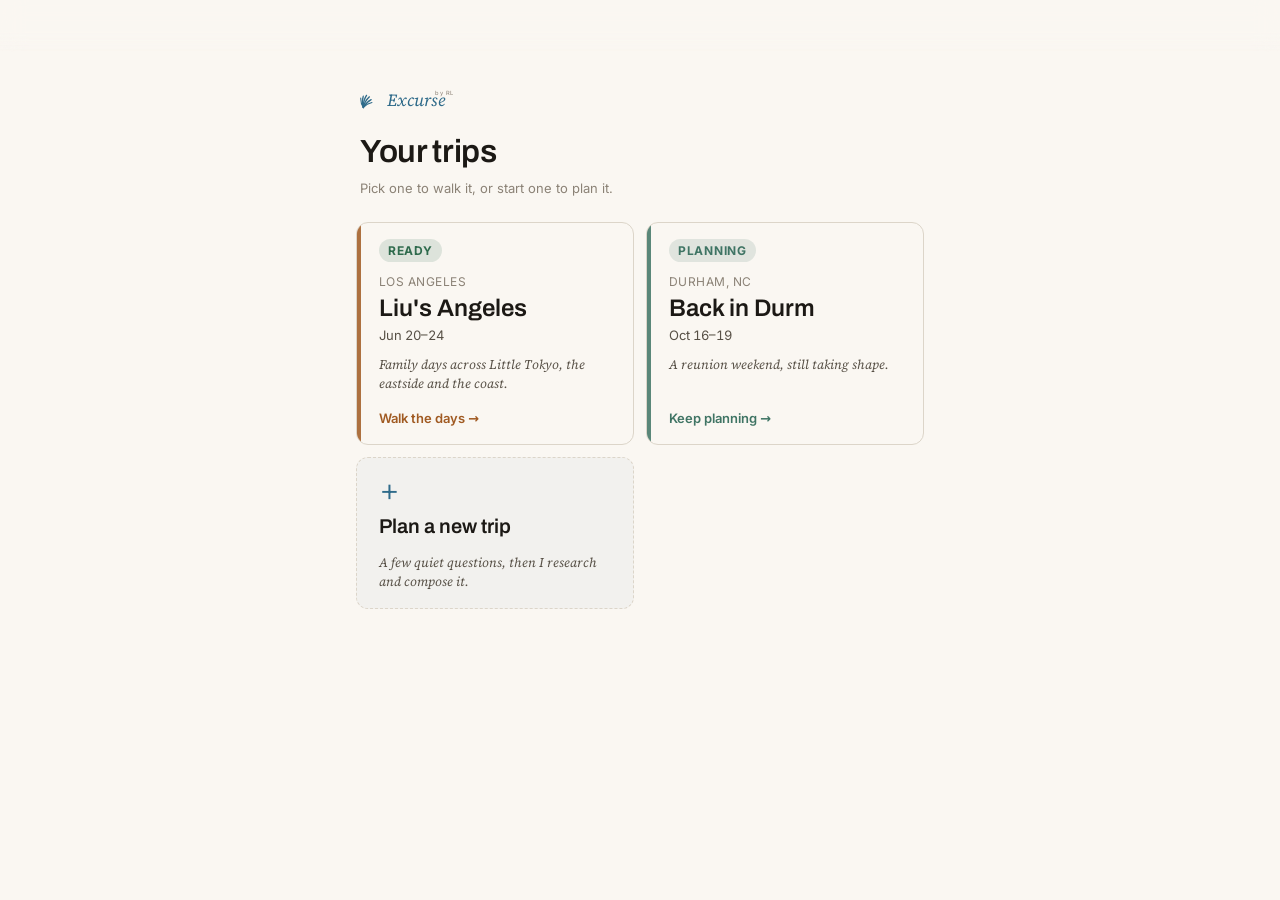
==== commit c1680ca3: "deploy 20260623-0241" ====
--- a/index.html
+++ b/index.html
@@ -16,8 +16,8 @@
 @font-face{font-family:"Source Serif 4";src:url("./fonts/source-serif-italic-var.woff2") format("woff2");font-style:italic;font-weight:200 900;font-display:swap}
 @font-face{font-family:"Archivo";src:url("./fonts/archivo-var.woff2") format("woff2");font-weight:100 900;font-display:swap}
 </style>
-  <script type="module" crossorigin src="./assets/index-Cf-oekoU.js"></script>
-  <link rel="stylesheet" crossorigin href="./assets/style-CXeJZd-A.css">
+  <script type="module" crossorigin src="./assets/index-B3NHvKFD.js"></script>
+  <link rel="stylesheet" crossorigin href="./assets/style-Cg0nPq_W.css">
 </head>
 <body>
 <div id="root"></div>
--- a/assets/style-Cg0nPq_W.css
+++ b/assets/style-Cg0nPq_W.css
@@ -0,0 +1,2 @@
+*{-webkit-tap-highlight-color:transparent}:root{--paper:#faf7f2;--paper-deep:#f1ece2;--ink:#1c1915;--ink-soft:#575046;--ink-faint:#8b8276;--line:#dcd5c9;--trip-accent:#2f6b8a;--on-accent:#fff;--call-ahead:#9a6a1b;--breaking:#ae352c;--confirmed:#2f6b4d;--font-ui:"Inter",system-ui,-apple-system,sans-serif;--font-voice:"Source Serif 4",Georgia,serif;--font-display:"Archivo",var(--font-ui);--fs-caption:.75rem;--fs-meta:.8125rem;--fs-body:.9375rem;--fs-emph:1.0625rem;--fs-title:1.25rem;--fs-day:1.5rem;--fs-display:2rem;--fs-clock:2.75rem;--fs-input:max(16px, var(--fs-meta));--lh-tight:1.2;--lh-body:1.45;--s1:4px;--s2:8px;--s3:12px;--s4:16px;--s5:24px;--s6:40px;--s7:64px;--tap:48px;--r-card:12px;--r-sheet:20px;--r-chip:999px;--shadow-sheet:0 -8px 32px #1c191529;--t-micro:.14s;--t-state:.24s;--t-trans:.42s;--t-set:.7s;--ease-out:cubic-bezier(.2,.8,.2,1);--ease-cam:cubic-bezier(.45,0,.15,1);--z-thread:10;--z-pocket:50;--z-overlay:60;--z-veil:100;--bg:var(--paper);--fg:var(--ink)}[data-mode=dream]{--bg:#161826;--fg:#eceaf2;--ember:#e27840}[data-mode=shape]{--bg:var(--paper);--fg:var(--ink)}[data-mode=field]{--bg:#fff;--fg:#111009}[data-mode=field][data-theme=dark]{--bg:#121110;--fg:#f4f1ea;--call-ahead:#e6a84f}[data-mode=afterglow]{--bg:#f7efe3;--fg:#231a12;--ember:#b5722b}html[data-mode=field]{font-size:112.5%}.num{font-variant-numeric:tabular-nums}.voice{font-family:var(--font-voice);font-style:italic}.display{font-family:var(--font-display);font-weight:600;font-stretch:75%}@media (prefers-reduced-motion:reduce){:root{--t-micro:0s;--t-state:80ms;--t-trans:80ms;--t-set:80ms}}html[data-palette=la-summer]{--bg:#fbf1e3;--fg:#2a2118;--ink-faint:#a08c72;--ink-soft:#6b5b45;--line:#efe3cc;--paper-deep:#f3e6d0;--trip-accent:#a05a22}html[data-palette=la-summer][data-theme=dark]{--bg:#201a12;--fg:#f4ead9;--ink-faint:#a8917a;--ink-soft:#d6c3a8;--line:#3a2f22;--paper-deep:#2a2318;--trip-accent:#c98d52}html[data-palette=pacific]{--bg:#f4f6f2;--fg:#1a211d;--ink-faint:#7e8b82;--ink-soft:#4e5c53;--line:#dde4dc;--paper-deep:#e9efe7;--trip-accent:#3f7464}html[data-palette=pacific][data-theme=dark]{--bg:#161b18;--fg:#e2eae4;--ink-faint:#8a9990;--ink-soft:#b4c4ba;--line:#2c3630;--paper-deep:#1e2520;--trip-accent:#7fa795}html[data-palette=golden-hour]{--bg:#fcead4;--fg:#2b1d0e;--ink-faint:#a98b62;--ink-soft:#7a5c38;--line:#f0d9b7;--paper-deep:#f6e0c2;--trip-accent:#c2571b}html[data-palette=golden-hour][data-theme=dark]{--bg:#221409;--fg:#f4e3cc;--ink-faint:#b08a5f;--ink-soft:#d6b894;--line:#44301c;--paper-deep:#2c1d10;--trip-accent:#e78a45}html[data-palette=marine-layer]{--bg:#eff2f4;--fg:#1c2226;--ink-faint:#8a969e;--ink-soft:#51606b;--line:#dce3e8;--paper-deep:#e4eaee;--trip-accent:#4a7186}html[data-palette=marine-layer][data-theme=dark]{--bg:#14181b;--fg:#e4eaee;--ink-faint:#8fa0ab;--ink-soft:#b9c7d1;--line:#2a3339;--paper-deep:#1c2226;--trip-accent:#7fa4b9}html[data-palette=matcha]{--bg:#f3f4e8;--fg:#20241a;--ink-faint:#939a7e;--ink-soft:#5c6648;--line:#e2e5ce;--paper-deep:#eaedda;--trip-accent:#5f7a3d}html[data-palette=matcha][data-theme=dark]{--bg:#181b12;--fg:#e9eddc;--ink-faint:#99a284;--ink-soft:#c2ccab;--line:#303626;--paper-deep:#21251a;--trip-accent:#97b264}html[data-palette=ktown-neon]{--bg:#fbeff4;--fg:#241318;--ink-faint:#a4798b;--ink-soft:#6e4356;--line:#f2dce6;--paper-deep:#f6e3ec;--trip-accent:#c2347e}html[data-palette=ktown-neon][data-theme=dark]{--bg:#150a10;--fg:#f6e4ee;--ink-faint:#a77e92;--ink-soft:#d3a8bf;--line:#3a2230;--paper-deep:#20121a;--trip-accent:#f056a8}html[data-palette=paper][data-theme=dark]{--bg:#1b1916;--fg:#efeae2;--ink-faint:#9a9184;--ink-soft:#c9c0b2;--line:#332f29;--paper-deep:#242019;--trip-accent:#c9a06a}html[data-typestyle=editorial]{--font-display:Georgia,"Iowan Old Style","Times New Roman",serif}html[data-typestyle=editorial] .display{font-weight:600;font-stretch:100%}html[data-typestyle=soft]{--font-display:var(--font-ui);--r-card:16px}html[data-typestyle=soft] .display{letter-spacing:-.01em;font-weight:700;font-stretch:100%}html[data-ts=large]{font-size:115%}html[data-mode=field][data-ts=large]{font-size:126%}*{box-sizing:border-box;min-width:0}html,body{margin:0}body{background:var(--bg);color:var(--fg);font-family:var(--font-ui);font-size:var(--fs-body);line-height:var(--lh-body);overflow-wrap:break-word}button{font:inherit;color:inherit;cursor:pointer;min-height:var(--tap);background:0 0;border:0;padding:0}a{color:inherit}:focus-visible{outline:2px solid var(--trip-accent);outline-offset:2px;border-radius:4px}.page{max-width:560px;padding:var(--s3) var(--s4) calc(96px + env(safe-area-inset-bottom));margin:0 auto}.pagehead{padding:var(--s4) 0 var(--s2);justify-content:space-between;align-items:baseline;display:flex}.pagehead .display{font-size:var(--fs-display)}.pagehead .sub{color:var(--ink-faint);font-size:var(--fs-meta)}.greet{padding:var(--s4) 0 var(--s2)}.greet h1{font-size:var(--fs-day);font-weight:600;line-height:var(--lh-tight);margin:0}.greet .sub{color:var(--ink-faint);font-size:var(--fs-meta);margin-top:var(--s1)}.tabbar{bottom:auto;left:0;right:0;top:var(--vvh,100dvh);z-index:var(--z-pocket);background:var(--bg);border-top:1.5px solid var(--line);padding:var(--s2) var(--s2) max(6px, calc(env(safe-area-inset-bottom) - 16px));justify-content:space-around;align-items:stretch;display:flex;position:fixed;transform:translateY(-100%)}.tabbar .tab{font-size:var(--fs-caption);color:var(--ink-faint);border-radius:var(--r-card);flex-direction:column;flex:1;align-items:center;gap:2px;display:flex}.tabbar .tab svg{width:22px;height:22px}.tabbar .tab[aria-selected=true]{color:var(--trip-accent);font-weight:600}.tabbar .wallet-btn{background:var(--trip-accent);width:58px;height:58px;color:var(--on-accent);box-shadow:var(--shadow-sheet);border:3px solid var(--bg);border-radius:50%;flex:none;justify-content:center;align-items:center;margin-top:-26px;display:flex}.tabbar .wallet-btn svg{width:26px;height:26px}.hero{border:1.5px solid var(--line);border-radius:var(--r-card);padding:var(--s5);margin-top:var(--s3);background:var(--bg)}.hero .leaveby{font-size:var(--fs-caption);letter-spacing:.1em;color:var(--trip-accent);font-weight:600}.hero .clock{font-size:var(--fs-clock);margin:var(--s1) 0;line-height:1.05}.hero .in{color:var(--ink-faint);font-size:var(--fs-meta)}.hero h2{font-size:var(--fs-title);margin:var(--s3) 0 var(--s1);font-weight:600;line-height:var(--lh-tight)}.hero .fact{color:var(--ink-soft)}.hero .ring-row{align-items:center;gap:var(--s4);justify-content:space-between;display:flex}.meanwhile{margin-top:var(--s4);color:var(--ink-faint);font-size:var(--fs-meta);text-align:left;width:100%;padding:var(--s2) 0}.later{margin-top:var(--s5)}.later .lbl,.seclbl,.set-group .lbl{font-size:var(--fs-caption);letter-spacing:.1em;color:var(--ink-soft);text-transform:uppercase;margin-bottom:var(--s3);align-items:center;gap:10px;font-weight:600;display:flex}.later .lbl:before,.seclbl:before,.set-group .lbl:before{content:"";background:var(--trip-accent);border-radius:2px;flex:none;width:3px;height:13px}.later .lbl:after,.seclbl:after,.set-group .lbl:after{content:"";background:linear-gradient(to right,var(--line),transparent);flex:1;height:1px}.seclbl .wip{flex:none}.later .row{gap:var(--s3);padding:var(--s3) 0;border-top:1px solid var(--line);text-align:left;align-items:baseline;width:100%;display:flex}.later .row .t{color:var(--ink-faint);min-width:72px;font-size:var(--fs-meta);flex:none}.daychips{gap:var(--s2);padding:var(--s2) 0 var(--s3);scrollbar-width:none;display:flex;overflow-x:auto}.daychips::-webkit-scrollbar{display:none}.daychips button{border:1.5px solid var(--line);min-width:56px;height:56px;font-weight:600;font-size:var(--fs-emph);border-radius:50%;flex:none;justify-content:center;align-items:center;display:flex}.daychips button[aria-selected=true]{background:var(--trip-accent);color:var(--on-accent);border-color:var(--trip-accent)}.daychips button .d{font-size:var(--fs-caption);font-weight:400;display:block}.dayhead{--dayback-opacity:.2;--dayback-contrast:1.05;isolation:isolate;padding:var(--s2) 0;position:relative}.dayback{z-index:0;pointer-events:none;-webkit-mask-composite:source-in;position:absolute;top:0;bottom:0;left:0;right:0;-webkit-mask-image:linear-gradient(#0000 0%,#000 20%,#000 38%,#0000 76%),linear-gradient(90deg,#0000 0%,#000 20%,#000 80%,#0000 100%);mask-image:linear-gradient(#0000 0%,#000 20%,#000 38%,#0000 76%),linear-gradient(90deg,#0000 0%,#000 20%,#000 80%,#0000 100%);-webkit-mask-repeat:no-repeat;mask-repeat:no-repeat;-webkit-mask-composite:source-in;mask-composite:intersect}.dayback img{object-fit:cover;width:100%;height:100%;opacity:var(--dayback-opacity);filter:grayscale(1) contrast(var(--dayback-contrast));display:block}.dayhead>.display,.dayhead>.brief,.dayhead>.daytheme,.dayhead>.daymeta,.dayhead>.dm-open{z-index:1;position:relative}.dayhead .display{font-size:var(--fs-day)}.brief{color:var(--ink-faint);font-size:var(--fs-meta);margin-top:var(--s1)}.card{border:1.5px solid var(--line);border-radius:var(--r-card);margin:var(--s3) 0;background:var(--bg)}.card.single{border-style:dashed}.card.backupghost{opacity:.8;border-style:dashed;width:94%;margin-left:auto}.card.freeform{background:var(--paper-deep);border-style:none}.card.past{opacity:.55}.card>summary{padding:var(--s4);cursor:pointer;min-height:var(--tap);list-style:none;position:relative}.card>summary::-webkit-details-marker{display:none}.card>summary:after{content:"";right:var(--s4);border-right:1.5px solid var(--ink-faint);border-bottom:1.5px solid var(--ink-faint);width:8px;height:8px;transition:transform var(--t-micro);position:absolute;top:calc(50% - 4px);transform:rotate(45deg)}.card[open]>summary:after{transform:rotate(225deg)}.meta-row{gap:var(--s2);font-size:var(--fs-meta);color:var(--ink-faint);padding-right:var(--s5);flex-wrap:wrap;align-items:baseline;display:flex}.card h3{margin:var(--s1) 0 0;font-size:var(--fs-emph);font-weight:600;line-height:var(--lh-tight);padding-right:var(--s5)}.card.struck h3{color:var(--ink-faint);text-decoration:line-through}.card .fact{color:var(--ink-soft);font-size:var(--fs-meta);margin-top:var(--s1)}.card .body{padding:0 var(--s4) var(--s4)}.voiceline{text-align:left;width:100%;color:var(--ink-soft);font-size:var(--fs-emph);padding:var(--s2) 0;line-height:var(--lh-body);display:block}.voiceline.clamped{-webkit-line-clamp:2;-webkit-box-orient:vertical;display:-webkit-box;overflow:hidden}.lrow{gap:var(--s2);margin:var(--s2) 0;font-size:var(--fs-meta);color:var(--ink-soft);display:flex}.lrow .k{color:var(--ink-faint);flex:none;min-width:72px}.headsup{margin:var(--s2) 0;font-size:var(--fs-meta);color:var(--ink-soft)}.actchips{gap:var(--s2);margin-top:var(--s3);flex-wrap:wrap;display:flex}.chip{border:1.5px solid var(--line);border-radius:var(--r-chip);padding:var(--s2) var(--s4);font-size:var(--fs-meta);min-height:var(--tap);background:var(--bg);align-items:center;text-decoration:none;display:inline-flex}.chip.primary{background:var(--trip-accent);color:var(--on-accent);border-color:var(--trip-accent)}.chip.callahead{border-color:var(--call-ahead);color:var(--call-ahead)}.receipts{margin-top:var(--s3);font-size:var(--fs-caption);color:var(--ink-faint)}.fork-tag{font-size:var(--fs-caption);letter-spacing:.06em;color:var(--trip-accent)}.pocket-tag{font-size:var(--fs-caption);letter-spacing:.06em;color:var(--ink-faint)}.option{border:1px solid var(--line);border-radius:var(--r-card);padding:var(--s3);margin:var(--s2) 0}.option .read{font-size:var(--fs-meta);color:var(--ink-soft);font-family:var(--font-voice);font-style:italic}.option .tr{font-size:var(--fs-caption);color:var(--ink-faint);margin-top:var(--s1)}.flap{border:1px dashed var(--line);border-left:3px solid var(--line);border-radius:0 var(--r-card) var(--r-card) 0;margin:0 0 var(--s3) var(--s4);background:var(--paper-deep)}.flap>summary{padding:var(--s3) var(--s4);font-size:var(--fs-meta);color:var(--ink-faint);cursor:pointer;min-height:var(--tap);align-items:center;list-style:none;display:flex}.flap>summary::-webkit-details-marker{display:none}.flap .g-ent{gap:var(--s2);padding:var(--s3) var(--s4);border-top:1px solid var(--line);display:flex}.flap .g-ent .g-top{align-items:baseline;gap:0 var(--s2);flex-wrap:wrap;display:flex}.flap .g-ent .nm{font-weight:600;font-size:var(--fs-meta)}.flap .g-ent .hrs{color:var(--trip-accent);font-size:var(--fs-caption)}.flap .g-ent .gmap{color:var(--trip-accent);font-size:var(--fs-caption);white-space:nowrap;padding:2px 0 2px var(--s2);min-height:var(--tap);align-items:center;margin-left:auto;font-weight:600;text-decoration:none;display:inline-flex}.flap .g-ent .gmap:active{opacity:.6}.flap .g-ent .lead{font-size:var(--fs-meta);color:var(--ink-soft);margin-top:2px}.flap .g-ent .why{font-size:var(--fs-caption);color:var(--ink-faint);margin-top:2px}.flap .g-ent .g-body{flex:1;min-width:0}.flap .g-ent .g-tick{-webkit-appearance:none;-moz-appearance:none;appearance:none;cursor:pointer;background:0 0;border:none;flex:none;justify-content:center;align-items:center;margin:-1px 0 0;padding:2px;display:inline-flex}.flap .g-ent .g-tickbox{border:2px solid var(--line);border-radius:6px;flex:none;justify-content:center;align-items:center;width:19px;height:19px;transition:background .15s,border-color .15s;display:inline-flex}.flap .g-ent .g-tick:active .g-tickbox{transform:scale(.88)}.flap .g-ent.seen .g-tickbox{background:var(--trip-accent);border-color:var(--trip-accent)}.flap .g-ent.seen .g-tickbox:after{content:"✓";color:#fff;font-size:12px;font-weight:800;line-height:1}.flap .g-ent.seen .nm{color:var(--ink-faint);text-decoration:line-through}.flap .g-ent.seen .lead,.flap .g-ent.seen .why{opacity:.5}.dayrail{padding-left:var(--s5);position:relative}.dayrail:before{content:"";background:var(--line);width:1.5px;position:absolute;top:0;bottom:0;left:9px}.railnode{background:var(--bg);border:1.5px solid var(--ink-faint);border-radius:50%;width:13px;height:13px;margin-top:26px;position:absolute;left:3px}.railnode.decision{border-color:var(--trip-accent);border-radius:2px;transform:rotate(45deg)}.railnode.backupn{border-style:dotted}.wsheet-scrim{height:var(--vvh,100dvh);z-index:var(--z-overlay);opacity:0;pointer-events:none;transition:opacity var(--t-state);background:#00000059;position:fixed;top:0;bottom:0;left:0;right:0}.wsheet-scrim.open{opacity:1;pointer-events:auto}.wsheet{bottom:auto;left:0;right:0;top:var(--vvh,100dvh);z-index:var(--z-overlay);background:var(--paper-deep);border-radius:var(--r-sheet) var(--r-sheet) 0 0;box-shadow:var(--shadow-sheet);border-bottom:72px solid var(--paper-deep);transition:transform var(--t-trans) var(--ease-out);max-height:calc(var(--vvh,100dvh) * .9);flex-direction:column;display:flex;position:fixed;transform:translateY(2%)}.wsheet.open{transform:translateY(calc(72px - 100%))}.wsheet .whead{padding:var(--s4) var(--s5) var(--s2);justify-content:space-between;align-items:center;display:flex}.wsheet .whead .display{font-size:var(--fs-title)}.wsheet .whead button{color:var(--ink-faint);font-size:var(--fs-meta);padding:0 var(--s2)}.wstack{padding:var(--s3) var(--s4) calc(var(--s6) + env(safe-area-inset-bottom));overflow:auto}.wcard{border-radius:var(--r-card);background:var(--bg);border:1.5px solid var(--line);margin-top:calc(-1 * var(--s7) + 14px);text-align:left;width:100%;transition:margin var(--t-state) var(--ease-out);padding:0;display:block;overflow:hidden;box-shadow:0 -4px 16px #1c19151a}.wstack .wcard:first-child{margin-top:0}.wcard .band{background:var(--trip-accent);height:6px}.wcard.k-stay .band{background:var(--confirmed)}.wcard.k-car .band{background:var(--call-ahead)}.wcard.k-policy .band{background:var(--ink-faint)}.wcard.k-other .band{background:var(--ink-soft)}.wcard .wface{padding:var(--s4) var(--s5) var(--s5)}.wcard .kind{font-size:var(--fs-caption);color:var(--ink-faint);letter-spacing:.08em;text-transform:uppercase}.wcard .nm{font-weight:600;font-size:var(--fs-emph);line-height:var(--lh-tight);margin-top:2px}.wcard .peek{color:var(--ink-faint);font-size:var(--fs-meta);white-space:nowrap;text-overflow:ellipsis;margin-top:2px;overflow:hidden}.wcard.active,.wcard.active~.wcard{margin-top:var(--s3)}.wbody{padding:0 var(--s5) var(--s5)}.wbody .bigcode{font-size:var(--fs-display);font-family:var(--font-display);letter-spacing:.04em;padding:var(--s2) 0 var(--s3);text-align:left;word-break:break-all;width:100%;font-weight:600;font-stretch:75%}.wbody .bigcode.copied{color:var(--confirmed)}.wbody .note{font-size:var(--fs-body);color:var(--ink-soft);padding:var(--s2) 0}.wbody .row{gap:var(--s3);padding:var(--s2) 0;border-top:1px solid var(--line);font-size:var(--fs-meta);display:flex}.wbody .row .k{color:var(--ink-faint);flex:none;width:108px}.wbody .row .v{flex:1}.seg{gap:var(--s1);background:var(--paper-deep);border-radius:var(--r-chip);margin:var(--s2) 0 var(--s4);scrollbar-width:none;padding:4px;display:flex;overflow-x:auto}.seg::-webkit-scrollbar{display:none}.seg button{white-space:nowrap;border-radius:var(--r-chip);padding:var(--s2) var(--s4);font-size:var(--fs-meta);flex:1;min-height:40px}.seg button[aria-selected=true]{background:var(--bg);font-weight:600;box-shadow:0 1px 4px #1c19151f}.seg .badge{font-size:var(--fs-caption);color:var(--ink-faint);margin-left:6px}.demand{border:1.5px solid var(--line);border-radius:var(--r-card);padding:var(--s4);margin:var(--s3) 0}.demand .nm{font-weight:600;font-size:var(--fs-emph)}.demand .why{color:var(--ink-soft);font-size:var(--fs-meta);margin:var(--s1) 0 var(--s3)}.slotrow{align-items:center;gap:var(--s3);margin:var(--s2) 0;display:flex}.slotrow .k{font-size:var(--fs-caption);letter-spacing:.06em;text-transform:uppercase;color:var(--trip-accent);flex:none;width:88px}.slotrow input{border:0;border-bottom:1.5px solid var(--line);color:var(--fg);font:inherit;font-size:var(--fs-input);padding:var(--s2) 2px;min-height:var(--tap);background:0 0;border-radius:0;flex:1}.slotrow input:focus{border-bottom-color:var(--trip-accent);outline:none}.slotrow input::placeholder{color:var(--ink-faint);font-style:italic}.pcat{margin:var(--s4) 0}.pcat .ph{justify-content:space-between;align-items:baseline;display:flex}.pcat .ph .nm{font-weight:600}.pcat .prog{font-size:var(--fs-caption);color:var(--ink-faint);border:1px solid var(--line);border-radius:var(--r-chip);padding:2px 10px}.pcat .prog.done{color:var(--confirmed);border-color:var(--confirmed)}.checkrow{gap:var(--s3);padding:var(--s3) 0;border-top:1px solid var(--line);align-items:flex-start;display:flex}.checkrow input{width:22px;height:22px;accent-color:var(--trip-accent);flex:none;margin-top:2px}.checkrow label,.checkrow .le-textwrap{flex:1}.checkrow .why{color:var(--ink-faint);font-size:var(--fs-caption);display:block}.checkrow.done label{color:var(--ink-faint)}.checkrow.done .main{text-decoration:line-through}.le-text{-webkit-line-clamp:2;-webkit-box-orient:vertical;display:-webkit-box;overflow:hidden}.le-text.full{display:block}.le-more{color:var(--trip-accent);font-size:var(--fs-caption);padding:var(--s1) 0;min-height:0}.le-due{color:var(--call-ahead);font-size:var(--fs-caption)}.donewrap{margin-top:var(--s5)}.donewrap>summary{cursor:pointer;color:var(--ink-faint);font-size:var(--fs-meta);padding:var(--s3) 0;min-height:var(--tap);align-items:center;gap:var(--s2);list-style:none;display:flex}.donewrap>summary::-webkit-details-marker{display:none}.emptystate{border:1.5px dashed var(--line);border-radius:var(--r-card);padding:var(--s5);color:var(--ink-faint);text-align:center;margin:var(--s4) 0}.pastefield{border:1.5px solid var(--line);border-radius:var(--r-card);background:var(--bg);width:100%;color:var(--fg);font:inherit;font-size:var(--fs-input);padding:var(--s4);min-height:88px}.set-group{margin:var(--s5) 0}.set-group .lbl{font-size:var(--fs-caption);letter-spacing:.08em;text-transform:uppercase;color:var(--ink-faint);margin-bottom:var(--s2)}.set-row{gap:var(--s2);flex-wrap:wrap;display:flex}.set-row button,.set-row a{border:1.5px solid var(--line);border-radius:var(--r-chip);padding:var(--s2) var(--s4);font-size:var(--fs-meta);align-items:center;gap:var(--s2);min-height:var(--tap);background:var(--bg);text-decoration:none;display:inline-flex}.set-row [aria-pressed=true]{border-color:var(--trip-accent);color:var(--trip-accent);font-weight:600}.swatch{border:1px solid var(--line);border-radius:50%;flex:none;width:16px;height:16px}.veil{z-index:var(--z-veil);background:var(--bg);padding:var(--s5);text-align:center;justify-content:center;align-items:center;display:flex;position:fixed;top:0;bottom:0;left:0;right:0;overflow:hidden}.veil .box{z-index:2;width:min(360px,92vw);position:relative}.veil .box:before{content:"";z-index:-1;background:radial-gradient(closest-side,var(--bg) 55%,transparent);position:absolute;top:-12%;bottom:-12%;left:-12%;right:-12%}.veil h1{font-size:var(--fs-display);margin:0 0 var(--s2)}.veil p{color:var(--ink-faint);font-size:var(--fs-meta)}.veil input{border:1.5px solid var(--line);border-radius:var(--r-card);width:100%;padding:var(--s4);font-size:var(--fs-emph);background:var(--bg);color:var(--fg);text-align:center;margin:var(--s4) 0}.veil .go{background:var(--trip-accent);width:100%;color:var(--on-accent);border-radius:var(--r-card);padding:var(--s4);font-weight:600}.veil.err .box{animation:shake var(--t-micro) 1}@keyframes shake{25%{transform:translate(-6px)}75%{transform:translate(6px)}}.lens-grid{gap:var(--s3);margin-top:var(--s4);flex-wrap:wrap;justify-content:center;display:flex}.lens-grid button{border:1.5px solid var(--line);border-radius:var(--r-chip);padding:var(--s3) var(--s5);font-size:var(--fs-emph)}.sect{margin:var(--s3) 0}.sect h4{font-size:var(--fs-caption);letter-spacing:.1em;text-transform:uppercase;color:var(--trip-accent);margin:0 0 var(--s1);border-bottom:1.5px solid var(--line);padding-bottom:3px;font-weight:600;display:inline-block}.sect p{margin:var(--s1) 0;color:var(--ink-soft);font-size:var(--fs-meta);line-height:var(--lh-body)}.card h3,.demand .nm,.pcat .ph .nm,.wcard .nm,.hero h2,.greet h1{font-family:var(--font-display);font-stretch:75%}html[data-typestyle=editorial] .card h3,html[data-typestyle=editorial] .demand .nm,html[data-typestyle=editorial] .pcat .ph .nm,html[data-typestyle=editorial] .wcard .nm,html[data-typestyle=editorial] .hero h2,html[data-typestyle=editorial] .greet h1{font-stretch:100%}html[data-typestyle=soft] .card h3,html[data-typestyle=soft] .demand .nm,html[data-typestyle=soft] .pcat .ph .nm,html[data-typestyle=soft] .wcard .nm,html[data-typestyle=soft] .hero h2,html[data-typestyle=soft] .greet h1{letter-spacing:-.01em;font-stretch:100%}.wcard{border-radius:var(--r-card) var(--r-card) 0 0;margin-top:-15px;box-shadow:0 -5px 12px -7px #00000029}.wstack .wcard:first-child{box-shadow:none;margin-top:0}.wstack .wcard:last-child{border-radius:var(--r-card) var(--r-card) var(--r-card) var(--r-card)}.wcard .wface{justify-content:space-between;align-items:center;gap:var(--s3);text-align:left;width:100%;min-height:var(--tap);padding:var(--s2) var(--s5) calc(var(--s5) + var(--s2));display:flex}.wcard .wface .nm{font-size:var(--fs-body);white-space:nowrap;text-overflow:ellipsis;margin:0;overflow:hidden}.wcard .wface .kind{font-size:var(--fs-caption);flex:none}.wcard.active{border-radius:var(--r-card);margin-bottom:var(--s2);margin:var(--s3) 0}.wcard.active+.wcard{margin-top:var(--s3)}.wsect{font-size:var(--fs-caption);letter-spacing:.1em;text-transform:uppercase;color:var(--trip-accent);margin:var(--s4) 0 var(--s1);border-bottom:1.5px solid var(--line);padding-bottom:3px;font-weight:600;display:inline-block}.seg button{justify-content:center;align-items:center;gap:6px;display:inline-flex}.segbadge{background:var(--line);color:var(--ink-soft);border-radius:var(--r-chip);font-size:var(--fs-caption);padding:4px 8px;line-height:1}.seg button[aria-selected=true] .segbadge{background:var(--trip-accent);color:var(--on-accent)}.le-body{flex:1;min-width:0}.le-foot{margin-top:var(--s1);justify-content:space-between;align-items:center;display:flex}.le-chev{width:40px;min-height:32px;color:var(--ink-faint);justify-content:flex-start;align-items:center;display:flex}.le-chev svg{transition:transform var(--t-micro)}.le-chev.open svg{transform:rotate(180deg)}.le-due{color:var(--call-ahead);font-size:var(--fs-caption);margin-left:auto}.hint{color:var(--ink-faint);font-size:var(--fs-meta);margin:var(--s1) 0 var(--s3)}.slotrow{align-items:flex-start}.slotrow .k .rec{color:var(--ink-faint);text-transform:none;letter-spacing:0}.chipfield{align-items:center;gap:var(--s1);min-height:var(--tap);border-bottom:1.5px solid var(--line);padding-bottom:var(--s2);flex-wrap:wrap;flex:1;display:flex}.fitchip{border:1px solid var(--line);background:var(--paper-deep);border-radius:8px;align-items:center;max-width:100%;display:inline-flex}.fitchip-main{font-size:var(--fs-meta);text-align:left;min-height:32px;padding:6px 10px}.fitchip.open{border-color:var(--breaking)}.fitchip-x{min-height:32px;color:var(--breaking);font-size:var(--fs-emph);padding:0 10px}.fitplus{color:var(--trip-accent);font-size:var(--fs-meta);min-height:32px;padding:4px 8px}.fitadd{border:0;border-bottom:1.5px solid var(--trip-accent);color:var(--fg);font:inherit;font-size:var(--fs-input);background:0 0;border-radius:0;min-width:130px;padding:4px 2px}.fitadd:focus{outline:none}.wip{border:1px dashed var(--call-ahead);color:var(--call-ahead);border-radius:var(--r-chip);margin-left:var(--s2);letter-spacing:.04em;text-transform:none;padding:2px 8px;font-size:10px;font-weight:400}.wpeek{align-items:center;gap:var(--s3);text-align:left;border:1.5px solid var(--line);border-radius:var(--r-card);width:100%;padding:var(--s4);background:var(--bg);display:flex}.wpeek .kind{font-size:var(--fs-caption);color:var(--trip-accent);letter-spacing:.08em;text-transform:uppercase;flex:none}.wpeek .nm{white-space:nowrap;text-overflow:ellipsis;flex:1;min-width:0;font-weight:600;overflow:hidden}.wpeek .code{color:var(--ink-faint);font-size:var(--fs-meta);flex:none}.progressbar{background:var(--paper-deep);border:1px solid var(--line);border-radius:3px;height:6px;display:block;overflow:hidden}.progressbar i{background:var(--trip-accent);height:100%;display:block}.le-note{color:var(--ink-faint);font-size:var(--fs-meta);margin-top:var(--s2);line-height:var(--lh-body);display:block}.veil,.splash{padding-top:calc(var(--s5) + env(safe-area-inset-top))}.splash{z-index:var(--z-veil);background:var(--bg);text-align:center;justify-content:center;align-items:center;display:flex;position:fixed;top:0;bottom:0;left:0;right:0;overflow:hidden}.splash-box{z-index:2;padding:var(--s6) var(--s5);animation:rise var(--t-set) var(--ease-out) both;position:relative}.splash-box:before{content:"";z-index:-1;background:radial-gradient(closest-side,var(--bg) 52%,transparent);position:absolute;top:-14%;bottom:-14%;left:-14%;right:-14%}.splash-mark{font-family:var(--font-voice);color:var(--trip-accent);font-style:italic;font-size:var(--fs-title);letter-spacing:.05em;margin-bottom:var(--s4)}.splash-box h1{font-family:var(--font-voice);letter-spacing:-.01em;margin:0;font-size:max(2.4rem,min(9vw,3.2rem));font-style:italic;font-weight:620;line-height:1.08}.splash-dates{color:var(--ink-soft);margin-top:var(--s3);font-size:var(--fs-meta);letter-spacing:.16em;text-transform:uppercase}.splash-welcome{color:var(--trip-accent);font-size:var(--fs-title);margin-top:var(--s4)}@keyframes rise{0%{opacity:0;transform:translateY(14px)}to{opacity:1;transform:none}}.veil h1{font-family:var(--font-voice);letter-spacing:-.01em;font-size:2.2rem;font-style:italic;font-weight:620;font-stretch:100%}.frond{--base:0deg;--fsz:min(120vw,600px);width:var(--fsz);z-index:1;fill:none;height:auto;stroke:var(--trip-accent);opacity:.5;left:calc(var(--fsz) * -.05 - 10px);bottom:calc(var(--fsz) * -.05 - 10px);transform:rotate(var(--base));transform-origin:5% 95%;animation:frondenter 1.2s var(--ease-out) both,frondsway 6s ease-in-out 2.2s infinite alternate;position:absolute}.frond.flip{--base:180deg;bottom:auto;left:auto;right:calc(var(--fsz) * -.05 - 10px);top:calc(var(--fsz) * -.05 - 10px);transform-origin:50%}.frond .leaf{stroke-linecap:round;opacity:0;animation:leafin .42s var(--ease-out) both;animation-delay:var(--d)}.frond .leafw{transform-box:view-box;transform-origin:8px 152px;transform:rotate(var(--rot)) scale(var(--ls,1))}.frond .leafw.back .leaf{opacity:0;stroke:color-mix(in srgb,var(--trip-accent) 55%,var(--bg) 45%);animation:leafin-back .42s var(--ease-out) both;animation-delay:var(--d)}@keyframes leafin-back{to{opacity:.75}}.frond .leafw.fore .leaf{stroke-width:3px;opacity:0;stroke:color-mix(in srgb,var(--trip-accent) 62%,var(--fg) 38%);animation:leafin .42s var(--ease-out) both;animation-delay:var(--d)}@keyframes leafin{to{opacity:1}}@keyframes frondenter{0%{transform:rotate(calc(var(--base) - 8deg)) scale(.55);opacity:0}}@keyframes frondsway{0%{transform:rotate(var(--base))}to{transform:rotate(calc(var(--base) + 1.6deg))}}@media (prefers-reduced-motion:reduce){.frond{opacity:.5;animation:none}.frond .leafw,.frond .leaf{opacity:1;animation:none}.splash-box{animation:none}}.timeshift{justify-content:center;align-items:center;gap:var(--s4);margin-top:var(--s2);color:var(--ink-faint);display:flex}.timeshift button{min-width:44px;min-height:36px;font-size:var(--fs-emph);color:var(--ink-faint)}.timeshift button:disabled{opacity:.25}.timeshift .backnow{font-size:var(--fs-caption);color:var(--trip-accent);min-width:auto}.daytheme{font-size:var(--fs-emph);color:var(--ink-soft);margin-top:var(--s2)}.daymeta{gap:var(--s4);margin-top:var(--s2);font-size:var(--fs-caption);letter-spacing:.06em;text-transform:uppercase;color:var(--ink-faint);flex-wrap:wrap;display:flex}.seg button{padding:var(--s2) var(--s4);flex:none}.slotrow .k{flex-direction:column;gap:2px;width:88px;display:flex}.slotrow .k .rec{font-size:var(--fs-caption);color:var(--ink-faint);letter-spacing:0;text-transform:none}.demand>summary,.pcat>summary{cursor:pointer;justify-content:space-between;align-items:center;gap:var(--s3);min-height:var(--tap);list-style:none;display:flex}.demand>summary::-webkit-details-marker{display:none}.pcat>summary::-webkit-details-marker{display:none}.demand .dprog{font-size:var(--fs-caption);color:var(--ink-faint);border:1px solid var(--line);border-radius:var(--r-chip);flex:none;padding:3px 10px}.demand .dbody{padding-top:var(--s2)}.pcat>summary{padding:var(--s2) 0}html[data-typestyle=editorial]{--font-ui:Georgia,"Iowan Old Style",serif}html[data-typestyle=editorial] .num,.tabbar{font-family:Inter,system-ui,-apple-system,BlinkMacSystemFont,Segoe UI,Roboto,Noto Sans,Ubuntu,Cantarell,Helvetica Neue,sans-serif}html[data-typestyle=soft]{--font-ui:ui-rounded,"SF Pro Rounded","Inter",system-ui,sans-serif;--font-display:ui-rounded,"SF Pro Rounded","Inter",system-ui,sans-serif;--r-card:18px;--r-sheet:26px}html{background:var(--bg)}html,body{height:var(--vvh,100dvh);overflow:hidden}.appwrap{view-transition-name:page;transition:opacity .28s var(--ease-out);background:var(--bg);height:var(--vvh,100dvh);padding-top:max(env(safe-area-inset-top), 52px);overscroll-behavior:contain;overflow-x:hidden;overflow-y:auto}.veil,.splash{height:var(--vvh,100dvh)}.appwrap.dim{opacity:.6}body:before{content:"";height:max(env(safe-area-inset-top), 52px);z-index:90;pointer-events:none;background:var(--bg);background:color-mix(in srgb,var(--bg) 82%,transparent);-webkit-backdrop-filter:blur(12px);backdrop-filter:blur(12px);position:fixed;top:0;left:0;right:0;-webkit-mask-image:linear-gradient(#000 60%,#0000);mask-image:linear-gradient(#000 60%,#0000)}.tabbar{view-transition-name:tabbar}::view-transition-old(root){animation:none}::view-transition-new(root){animation:none}::view-transition-old(tabbar){animation:none}::view-transition-new(tabbar){animation:none}.brand{max-width:560px;padding:var(--s2) var(--s4) 2px;color:var(--trip-accent);font-family:var(--font-voice);font-style:italic;font-size:var(--fs-emph);letter-spacing:.04em;view-transition-name:brand;justify-content:flex-end;align-items:center;gap:8px;margin:0 auto;display:flex}.brand svg{opacity:.9;flex:none}::view-transition-old(brand){animation:none}::view-transition-new(brand){animation:none}.brand-word{display:inline-block;position:relative}.byco{font-family:var(--font-ui);letter-spacing:.14em;color:var(--ink-faint);white-space:nowrap;font-size:.5em;font-style:normal;position:absolute;bottom:-.74em;right:0}.veil .byco{font-size:.34em;right:-1.1em}.splash .byco{right:-1.4em}html[data-navdir=forward]::view-transition-new(page){z-index:2;animation:.46s cubic-bezier(.32,.72,0,1) both vt-push-in}html[data-navdir=forward]::view-transition-old(page){animation:.46s cubic-bezier(.32,.72,0,1) both vt-push-under}html[data-navdir=backward]::view-transition-old(page){z-index:2;animation:.46s cubic-bezier(.32,.72,0,1) both vt-pop-out}html[data-navdir=backward]::view-transition-new(page){animation:.46s cubic-bezier(.32,.72,0,1) both vt-pop-reveal}@keyframes vt-push-in{0%{transform:translate(100%)}}@keyframes vt-push-under{to{transform:translate(-30%)}}@keyframes vt-pop-out{to{transform:translate(100%)}}@keyframes vt-pop-reveal{0%{transform:translate(-30%)}}html[data-navdir] .heroin,html[data-morph] .heroin,html[data-navdir] .segin,html[data-morph] .segin,html[data-navdir] .fitchip,html[data-morph] .fitchip{animation:none}html[data-navdir] details::details-content{transition:none}html[data-morph] details::details-content{transition:none}html[data-morph]::view-transition-old(page){animation:.26s cubic-bezier(.4,0,.2,1) both vt-vacate}html[data-morph]::view-transition-new(page){animation:.32s cubic-bezier(.4,0,.2,1) .2s both vt-arrive}@keyframes vt-vacate{to{opacity:0}}@keyframes vt-arrive{0%{opacity:0}}::view-transition-group(morph){z-index:40;animation-duration:.62s;animation-timing-function:cubic-bezier(.45,0,.15,1)}::view-transition-image-pair(morph){animation-duration:.62s}::view-transition-group(morphday){z-index:40;animation-duration:.95s;animation-timing-function:cubic-bezier(.3,0,.08,1)}::view-transition-image-pair(morphday){animation-duration:.95s}::view-transition-old(morphday){width:auto;height:100%;animation:.26s cubic-bezier(.4,0,.2,1) both vt-vacate}::view-transition-new(morphday){width:100%;height:auto;animation:.38s cubic-bezier(.4,0,.2,1) .16s both vt-arrive}::view-transition-old(morph){width:100%;height:auto;animation:.24s cubic-bezier(.4,0,.2,1) both vt-vacate}::view-transition-new(morph){width:100%;height:auto;animation:.34s cubic-bezier(.4,0,.2,1) .14s both vt-arrive}details::details-content{opacity:0;transition:opacity .26s var(--ease-out)}details[open]::details-content{opacity:1}@supports (animation-timing-function:linear(0,1)){.wsheet{transition:transform .9s linear(0,.0238 3.2%,.0858 6.5%,.1733 9.7%,.2757 12.9%,.3846 16.1%,.4933 19.4%,.5969 22.6%,.6921 25.8%,.7767 29%,.8496 32.3%,.9105 35.5%,.9598 38.7%,.9982 41.9%,1.0267 45.2%,1.0467 48.4%,1.0594 51.6%,1.0661 54.8%,1.0681 58.1%,1.0665 61.3%,1.0622 64.5%,1.0563 67.7%,1.0493 71%,1.0419 74.2%,1.0345 77.4%,1.0275 80.6%,1.021 83.9%,1.0152 87.1%,1.0102 90.3%,1.0061 93.5%,1.0027 96.8%,1)}}.wsheet{will-change:transform}.wsheet.open .wcard{animation:cardfan .26s var(--ease-out) both;animation-delay:calc(var(--i,0)*40ms)}@keyframes cardfan{0%{opacity:0;transform:translateY(16px)}}.wcard .wgrow{visibility:hidden;grid-template-rows:0fr;transition:grid-template-rows .56s cubic-bezier(.32,.72,0,1),visibility 0s .56s;display:grid}.wcard .wgrow.open{visibility:visible;grid-template-rows:1fr;transition:grid-template-rows .56s cubic-bezier(.32,.72,0,1),visibility}.wcard .wgrow-in{min-height:0;overflow:hidden}.le-notewrap{transition:grid-template-rows .3s var(--ease-out);grid-template-rows:0fr;display:grid}.le-notewrap.open{grid-template-rows:1fr}.le-notewrap>.le-note{min-height:0;overflow:hidden}.segin{animation:segin .24s var(--ease-out) both}@keyframes segin{0%{opacity:0;transform:translateY(8px)}}.dayroll .dayhead .brief{animation:rollfade .38s var(--ease-out) .75s backwards}.dayroll .dayhead .daytheme{animation:rollfade .42s var(--ease-out) .86s backwards}.dayroll .dayhead .daymeta{animation:rollfade .42s var(--ease-out) .97s backwards}.dayroll .dayhead .dm-open{animation:rollfade .42s var(--ease-out) 1.08s backwards}.dayroll .dayrail>div{animation:rollin .44s var(--ease-cam) backwards;animation-delay:calc(1.06s + min(var(--ri,0), 7) * 65ms)}@keyframes rollin{0%{opacity:0;transform:translateY(-16px)}}@keyframes rollfade{0%{opacity:0;transform:translateY(6px)}}.dayhead .display{width:-webkit-fit-content;width:-moz-fit-content;width:fit-content;font-size:2.1rem}.heroin{animation:heroin .24s var(--ease-out) both}@keyframes heroin{0%{opacity:0;transform:translateY(10px)}}.chip,.daychips button,.seg button,.set-row button,.tabbar .tab,.fitchip-main,.fitplus,.wallet-btn{transition:transform .14s var(--ease-out),background-color .14s var(--ease-out), border-color .14s var(--ease-out),color .14s var(--ease-out)}.chip:active,.daychips button:active,.seg button:active,.set-row button:active,.fitchip-main:active{transform:scale(.94)}.wallet-btn:active{transform:scale(.9)}.checkrow input{transition:transform .14s var(--ease-out)}.checkrow input:active{transform:scale(.85)}.checkrow label .main,.checkrow .le-textwrap .main{transition:color .14s var(--ease-out)}.fitchip{animation:chipin .14s var(--ease-out) both}@keyframes chipin{0%{opacity:0;transform:scale(.8)}}.progressbar i{transition:width .42s var(--ease-out)}.hero svg circle{transition:stroke-dashoffset 1s linear}.splash{transition:opacity .42s var(--ease-out)}.splash.leaving{opacity:0;pointer-events:none}.splash.leaving .splash-box{transition:transform .42s var(--ease-out);transform:translateY(-10px)}.pkoverall{border:1px solid var(--line);border-radius:var(--r-card);background:var(--bg);padding:var(--s3) var(--s4);margin-bottom:var(--s5)}.pkoverall .row{justify-content:space-between;margin-bottom:6px;display:flex}.spark{color:var(--trip-accent);vertical-align:-1px;flex:none;margin-right:6px}.checkrow .rowdel{min-width:36px;min-height:32px;color:var(--ink-faint);font-size:var(--fs-emph)}@media (prefers-reduced-motion:reduce){::view-transition-old(*){animation:none!important}::view-transition-new(*){animation:none!important}details::details-content{transition:none}.wsheet{transition:none}.wsheet.open .wcard,.heroin,.fitchip{animation:none}.appwrap,.progressbar i,.hero svg circle{transition:none}}.daymap{height:var(--vvh,100dvh);z-index:95;animation:dmrise .24s var(--ease-out) both;background:#141b28;position:fixed;top:0;bottom:0;left:0;right:0}@keyframes dmrise{0%{transform:translateY(10px)}}@keyframes dmfade{0%{opacity:0}}.daymap .dm-map{opacity:0;width:100%;height:100%;transition:opacity .9s var(--ease-out);position:absolute;top:0;bottom:0;left:0;right:0}.daymap .dm-map.dm-ready{opacity:1}.daymap .dm-map canvas{outline:none}.dm-title{text-align:center;padding:var(--s5);pointer-events:none;z-index:4;color:var(--paper);text-shadow:0 1px 14px #00000073;opacity:0;transition:opacity .7s var(--ease-out);flex-direction:column;justify-content:center;align-items:center;display:flex;position:absolute;top:0;bottom:0;left:0;right:0}.dm-title:before{content:"";pointer-events:none;z-index:-1;background:radial-gradient(closest-side,#0807059e 0%,#08070561 55%,#0000 100%);width:130%;height:72%;position:absolute;top:50%;left:50%;transform:translate(-50%,-50%)}.dm-title.on{opacity:1}.dm-mark{color:color-mix(in srgb,var(--trip-accent) 50%,#fff8ec);font-size:var(--fs-emph);letter-spacing:.04em}.dm-title h2{font-family:var(--font-voice);margin:var(--s2) 0 0;font-size:max(2.6rem,min(10vw,3.4rem));font-style:italic;font-weight:620;line-height:1.05}.dm-date{margin-top:var(--s2);font-size:var(--fs-meta);letter-spacing:.16em;text-transform:uppercase;color:color-mix(in srgb,var(--paper) 78%,var(--trip-accent) 22%)}.dm-theme{margin-top:var(--s3);font-size:var(--fs-emph);color:color-mix(in srgb,var(--trip-accent) 50%,#fff8ec);max-width:30ch}.dm-status{margin-top:var(--s5);font-size:var(--fs-caption);color:#b7ac9b;animation:1.6s ease-in-out infinite dmpulse}@keyframes dmpulse{50%{opacity:.45}}.dm-close{top:calc(env(safe-area-inset-top) + 10px);z-index:6;color:#f4ede2;-webkit-backdrop-filter:blur(10px);background:#14110d8c;border-radius:50%;justify-content:center;align-items:center;width:44px;height:44px;min-height:44px;display:flex;position:absolute;left:14px}.dm-actions{left:0;right:0;bottom:calc(env(safe-area-inset-bottom) + 18px);z-index:6;animation:dmfade .4s var(--ease-out) both;justify-content:center;display:flex;position:absolute}.dm-actions .chip{box-shadow:0 4px 24px #00000059}.dm-dot{background:var(--trip-accent);cursor:pointer;width:13px;height:13px;box-shadow:0 0 10px color-mix(in srgb,var(--trip-accent) 80%,transparent);border:2.5px solid #ffffffeb;border-radius:50%}.dm-bubble{background:color-mix(in srgb,var(--paper) 96%,transparent);width:-webkit-max-content;width:-moz-max-content;width:max-content;max-width:150px;color:var(--ink);cursor:pointer;font-family:var(--font-ui);opacity:0;transition:opacity .32s var(--ease-out),transform .38s var(--ease-cam);border-radius:12px;padding:6px 9px 7px;line-height:1.25;position:relative;transform:translateY(6px)scale(.92);box-shadow:0 6px 22px #00000059}.dm-bubble.in{opacity:1;transform:none}.dm-bubble.dm-min strong,.dm-bubble.dm-min .l{display:none}.dm-bubble.dm-min{border-radius:999px;padding:3px 9px}.dm-bubble.dm-min .t{margin:0}.dm-bubble.dm-min:not(:has(.t)):before{content:"+";color:var(--trip-accent);font-size:.78rem;font-weight:700}.dm-bubble[data-arr=s]:after{content:"";border:6px solid #0000;border-bottom:none;border-top:7px solid var(--paper);margin-left:-6px;position:absolute;bottom:-6px;left:50%}.dm-bubble[data-arr=n]:after{content:"";border:6px solid #0000;border-top:none;border-bottom:7px solid var(--paper);margin-left:-6px;position:absolute;top:-6px;left:50%}.dm-bubble[data-arr=w]:after{content:"";border:6px solid #0000;border-left:none;border-right:7px solid var(--paper);margin-top:-6px;position:absolute;top:50%;left:-6px}.dm-bubble[data-arr=e]:after{content:"";border:6px solid #0000;border-right:none;border-left:7px solid var(--paper);margin-top:-6px;position:absolute;top:50%;right:-6px}.dm-away{letter-spacing:.12em;text-transform:uppercase;white-space:nowrap;color:#f4ede2;border:1px solid color-mix(in srgb,var(--trip-accent) 45%,transparent);-webkit-backdrop-filter:blur(6px);opacity:0;transition:opacity .5s var(--ease-out);background:#14110d9e;border-radius:999px;padding:4px 10px;font-size:.7rem}.dm-away.in{opacity:1}.dm-dot-away{border-width:2px;width:9px;height:9px}.dm-dot-branch{border:2.5px solid var(--trip-accent);width:10px;height:10px;box-shadow:0 0 8px color-mix(in srgb,var(--trip-accent) 70%,transparent);background:0 0}.dm-branch-label{letter-spacing:.02em;white-space:nowrap;color:#f4ede2;border:1px solid color-mix(in srgb,var(--trip-accent) 40%,transparent);-webkit-backdrop-filter:blur(6px);opacity:0;transition:opacity .5s var(--ease-out);background:#14110d94;border-radius:999px;padding:3px 8px;font-size:.66rem;font-weight:600}.dm-branch-label.in{opacity:1}.dm-bubble .t{color:var(--trip-accent);letter-spacing:.04em;margin-right:6px;font-size:.72rem;font-weight:700;display:inline-block}.dm-bubble strong{font-size:.82rem;font-weight:650;display:inline}.dm-bubble .l{color:#5c5142;-webkit-line-clamp:2;-webkit-box-orient:vertical;margin-top:2px;font-size:.72rem;display:-webkit-box;overflow:hidden}.dm-bubble.above:after{content:"";border:6px solid #0000;border-bottom:none;border-top:7px solid var(--paper);margin-left:-6px;position:absolute;bottom:-6px;left:50%}.dm-bubble.below:after{content:"";border:6px solid #0000;border-top:none;border-bottom:7px solid var(--paper);margin-left:-6px;position:absolute;top:-6px;left:50%}.dm-fb{background:radial-gradient(120% 90% at 50% 28%,#2a2218 0%,#191510 58%,#0d0c0a 100%);position:absolute;top:0;bottom:0;left:0;right:0}.dm-fb svg{width:100%;height:100%;position:absolute;top:0;bottom:0;left:0;right:0}.dm-fb .halo{fill:none;stroke:var(--trip-accent);stroke-width:2.6px;stroke-linecap:round;opacity:.5;filter:blur(2px);stroke-dasharray:1}.dm-fb .core{fill:none;stroke:color-mix(in srgb,var(--trip-accent) 70%,white);stroke-width:.9px;stroke-linecap:round;stroke-dasharray:1}.dm-fb .dot{fill:var(--trip-accent);stroke:#ffffffe6;stroke-width:.4px}.dm-fb .dm-bubble{z-index:3;position:absolute}.dm-fb .dm-bubble.above{transform:translate(-50%,calc(-100% - 12px))}.dm-fb .dm-bubble.below{transform:translate(-50%,12px)}.dm-fb .dm-bubble.in.above{transform:translate(-50%,calc(-100% - 12px))}.dm-fb .dm-bubble.in.below{transform:translate(-50%,12px)}.dm-fbnote{bottom:calc(env(safe-area-inset-bottom) + 70px);text-align:center;font-size:var(--fs-caption);color:#8e8270;position:absolute;left:0;right:0}.dm-hud{left:8px;bottom:calc(env(safe-area-inset-bottom) + 8px);z-index:7;letter-spacing:.01em;color:#f4f7faf2;-webkit-backdrop-filter:blur(5px);backdrop-filter:blur(5px);pointer-events:none;white-space:pre;background:#060910bd;border:1px solid #ffffff1f;border-radius:7px;max-width:78vw;padding:5px 8px;font:600 9.5px/1.35 ui-monospace,SFMono-Regular,Menlo,monospace;position:absolute;overflow:hidden}.dm-hud.warn{background:#3c0e0ad1;border-color:#ff785a80}.dm-jank-flash{z-index:8;pointer-events:none;opacity:0;color:#fff;text-shadow:0 1px 4px #000c;padding:calc(env(safe-area-inset-top) + 10px) 14px;border:6px solid #f13;justify-content:flex-end;align-items:flex-start;font:800 15px/1 ui-monospace,Menlo,monospace;display:flex;position:absolute;top:0;bottom:0;left:0;right:0;box-shadow:inset 0 0 26px #ff11338c}.dm-jank-flash.on{opacity:1}.dm-cross{z-index:7;pointer-events:none;width:34px;height:34px;position:absolute;top:50%;left:50%;transform:translate(-50%,-50%)}.dm-cross:before,.dm-cross:after{content:"";background:#00ffc8d9;position:absolute;box-shadow:0 0 4px #0009}.dm-cross:before{width:1.5px;height:100%;margin-left:-.75px;top:0;left:50%}.dm-cross:after{width:100%;height:1.5px;margin-top:-.75px;top:50%;left:0}.dm-open{margin-top:var(--s3);border:1.5px solid var(--line);border-radius:var(--r-chip);color:var(--trip-accent);font-size:var(--fs-meta);align-items:center;gap:7px;padding:9px 14px;display:inline-flex}.dm-open svg{flex:none}.daymap .maplibregl-ctrl-attrib{color:#f4ede26b;text-shadow:0 1px 2px #00000080;background:0 0;padding:2px 6px;font-size:8px;line-height:1.1}.daymap .maplibregl-ctrl-attrib a{color:#f4ede280;text-decoration:none}.daymap .maplibregl-ctrl-attrib-button{display:none}.daymap .maplibregl-ctrl-bottom-right{opacity:.85}@media (prefers-reduced-motion:reduce){.daymap,.dm-actions{animation:none}.dm-title{transition:none}.dm-bubble{opacity:1;transition:none;transform:none}}html[data-style=drift]{--bg:#eff2f8;--paper-deep:#e7ebf4;--line:#1c20301f;--ink:#171b26;--ink-soft:#454c5e;--ink-faint:#555d72;--fg:var(--ink);--r-card:22px;--r-sheet:28px;--shadow-sheet:0 -12px 48px #12162838;--dft-glass:#ffffff9e;--dft-glass-strong:#ffffffc7;--dft-leaf:#ffffffbd;--dft-glass-border:#ffffffbf;--dft-glass-edge:#1c20301a;--dft-shadow:0 10px 36px #181e381f;--dft-glow:color-mix(in srgb, var(--trip-accent) 24%, transparent);--dft-grad:linear-gradient(135deg, var(--trip-accent), color-mix(in srgb, var(--trip-accent) 55%, #6e5bff));--dft-accent-text:color-mix(in srgb, var(--trip-accent) 72%, var(--ink));--dft-blur:saturate(1.5) blur(16px);--dft-aur1:radial-gradient(46% 38% at 22% 18%, color-mix(in srgb, var(--trip-accent) 34%, transparent), transparent 70%), radial-gradient(42% 36% at 82% 30%, color-mix(in srgb, var(--trip-accent) 22%, #6e5bff22), transparent 72%), radial-gradient(50% 42% at 50% 88%, color-mix(in srgb, var(--trip-accent) 16%, #2ec5ce1f), transparent 74%);--dft-aur2:radial-gradient(38% 30% at 68% 74%, color-mix(in srgb, var(--trip-accent) 18%, #ff9d6e22), transparent 70%), radial-gradient(34% 30% at 12% 64%, color-mix(in srgb, var(--trip-accent) 14%, #6e5bff1e), transparent 72%);--dft-aur-op:.5;background:var(--bg)}html[data-style=drift][data-theme=dark]{--bg:#0c101c;--paper-deep:#131927;--line:#e2e8fa21;--ink:#ecf1fa;--ink-soft:#b9c2d6;--ink-faint:#828ca3;--fg:var(--ink);--on-accent:#10141f;--call-ahead:#e6a84f;--breaking:#e2685c;--confirmed:#5fb389;--dft-glass:#12182894;--dft-glass-strong:#121828cc;--dft-leaf:#141b2dbd;--dft-glass-border:#ffffff1f;--dft-glass-edge:#00000052;--dft-shadow:0 12px 44px #0000006b;--dft-glow:color-mix(in srgb, var(--trip-accent) 36%, transparent);--dft-accent-text:color-mix(in srgb, var(--trip-accent) 80%, #fff);--dft-aur-op:.8}html[data-style=drift][data-palette=golden-hour]:not([data-theme=dark]){--dft-grad:linear-gradient(135deg, color-mix(in srgb, var(--trip-accent) 88%, #000), color-mix(in srgb, var(--trip-accent) 55%, #6e5bff))}.dft-sky{display:none}html[data-style=drift] .dft-sky{z-index:-1;pointer-events:none;display:block;position:fixed;top:0;bottom:0;left:0;right:0}html[data-style=drift] .dft-sky:before,html[data-style=drift] .dft-sky:after,html[data-style=drift] .veil:before,html[data-style=drift] .veil:after,html[data-style=drift] .splash:before,html[data-style=drift] .splash:after{content:"";z-index:-1;pointer-events:none;opacity:var(--dft-aur-op);background-repeat:no-repeat;position:fixed;top:-22%;bottom:-22%;left:-22%;right:-22%}html[data-style=drift] .dft-sky:before,html[data-style=drift] .veil:before,html[data-style=drift] .splash:before{background:var(--dft-aur1);animation:26s ease-in-out infinite alternate dft-drift1}html[data-style=drift] .dft-sky:after,html[data-style=drift] .veil:after,html[data-style=drift] .splash:after{background:var(--dft-aur2);animation:34s ease-in-out infinite alternate dft-drift2}@keyframes dft-drift1{0%{transform:translate(-2.5%,-1.5%)scale(1)}to{transform:translate(2.5%,2%)scale(1.07)}}@keyframes dft-drift2{0%{transform:translate(2%,1.5%)scale(1.05)}to{transform:translate(-2.5%,-2%)scale(1)}}@media (prefers-reduced-motion:reduce){html[data-style=drift] .dft-sky:before,html[data-style=drift] .dft-sky:after,html[data-style=drift] .veil:before,html[data-style=drift] .veil:after,html[data-style=drift] .splash:before,html[data-style=drift] .splash:after{animation:none}}html[data-style=drift] body,html[data-style=drift] .appwrap{background:0 0}html[data-style=drift] .card,html[data-style=drift] .hero,html[data-style=drift] .pkoverall{background:var(--dft-glass);-webkit-backdrop-filter:var(--dft-blur);backdrop-filter:var(--dft-blur);border:1px solid var(--dft-glass-border);border-bottom-color:var(--dft-glass-edge);box-shadow:var(--dft-shadow), inset 0 1px 0 #fff3}html[data-style=drift][data-theme=dark] .card,html[data-style=drift][data-theme=dark] .hero,html[data-style=drift][data-theme=dark] .pkoverall{box-shadow:var(--dft-shadow), inset 0 1px 0 #ffffff12}html[data-style=drift] .card,html[data-style=drift] .pkoverall{border-radius:var(--r-card)}html[data-style=drift] .card.freeform{background:color-mix(in srgb, var(--dft-glass) 60%, transparent);border-style:solid}html[data-style=drift] .card.single{border-style:dashed;border-color:var(--line)}html[data-style=drift] .card.backupghost{border-style:dashed;border-color:var(--line);background:color-mix(in srgb, var(--dft-glass) 45%, transparent)}html[data-style=drift] .option,html[data-style=drift] .flap,html[data-style=drift] .chip,html[data-style=drift] .dm-open,html[data-style=drift] .daychips button,html[data-style=drift] .set-row button,html[data-style=drift] .set-row a,html[data-style=drift] .lens-grid button,html[data-style=drift] .demand,html[data-style=drift] .wpeek,html[data-style=drift] .emptystate,html[data-style=drift] .pastefield{background:var(--dft-leaf);border:1px solid var(--dft-glass-border)}html[data-style=drift] .card>summary:active{opacity:.82}html[data-style=drift] .chip:active,html[data-style=drift] .daychips button:active,html[data-style=drift] .set-row button:active,html[data-style=drift] .set-row a:active,html[data-style=drift] .lens-grid button:active,html[data-style=drift] .dm-open:active,html[data-style=drift] .veil .go:active,html[data-style=drift] .tabbar .tab:active{opacity:.78}html[data-style=drift] .greet h1,html[data-style=drift] .pagehead .display{letter-spacing:-.015em}html[data-style=drift] .seclbl,html[data-style=drift] .later .lbl,html[data-style=drift] .set-group .lbl{letter-spacing:.14em;color:var(--ink-faint)}html[data-style=drift] .tabbar{background:var(--dft-glass-strong);-webkit-backdrop-filter:saturate(1.6)blur(20px);backdrop-filter:saturate(1.6)blur(20px);border-top:0;border:1px solid var(--dft-glass-border);box-shadow:var(--dft-shadow);padding:var(--s2) var(--s2) max(8px, calc(env(safe-area-inset-bottom) - 14px));border-radius:24px;left:12px;right:12px;transform:translateY(calc(-100% - 10px))}html[data-style=drift] .tabbar .tab{border-radius:18px}html[data-style=drift] .tabbar .tab[aria-selected=true]{color:var(--dft-accent-text);text-shadow:0 0 18px var(--dft-glow)}html[data-style=drift] .tabbar .wallet-btn{background:var(--dft-grad);color:#fff;box-shadow:0 10px 28px var(--dft-glow), inset 0 1px 0 #ffffff59;border:0}html[data-style=drift][data-theme=dark] .tabbar .wallet-btn{color:var(--on-accent)}html[data-style=drift] .hero{padding:var(--s5);border-radius:26px}html[data-style=drift] .hero .leaveby{color:var(--dft-accent-text);text-shadow:0 0 16px var(--dft-glow)}html[data-style=drift] .later .row{border-top:1px solid var(--line)}html[data-style=drift] .progressbar{background:color-mix(in srgb, var(--ink-faint) 22%, transparent);border-radius:999px;overflow:hidden}html[data-style=drift] .progressbar i{background:var(--dft-grad);border-radius:999px}html[data-style=drift] .daychips{padding-bottom:var(--s4)}html[data-style=drift] .daychips button{box-shadow:0 2px 8px #12162824}html[data-style=drift][data-theme=dark] .daychips button{box-shadow:0 2px 8px #0000004d}html[data-style=drift] .daychips button[aria-selected=true]{background:var(--dft-grad);color:#fff;box-shadow:0 4px 16px var(--dft-glow);border-color:#0000}html[data-style=drift][data-theme=dark] .daychips button[aria-selected=true]{color:var(--on-accent)}html[data-style=drift] .daytheme{color:var(--ink-soft)}html[data-style=drift] .dayrail:before{background:linear-gradient(to bottom, color-mix(in srgb, var(--trip-accent) 55%, transparent), color-mix(in srgb, var(--trip-accent) 12%, transparent));width:2px}html[data-style=drift] .railnode{background:var(--bg);border-color:var(--trip-accent);box-shadow:0 0 10px var(--dft-glow)}html[data-style=drift] .flap{background:color-mix(in srgb, var(--dft-leaf) 70%, transparent);border:1px dashed var(--line);border-left:3px solid color-mix(in srgb, var(--trip-accent) 45%, transparent)}html[data-style=drift] .dm-open{box-shadow:var(--dft-shadow);color:var(--dft-accent-text);border-radius:999px}html[data-style=drift] .chip.primary{background:var(--dft-grad);color:#fff;box-shadow:0 6px 22px var(--dft-glow);border-color:#0000}html[data-style=drift][data-theme=dark] .chip.primary{color:var(--on-accent)}html[data-style=drift] .chip.callahead{border-color:var(--call-ahead);color:var(--call-ahead)}html[data-style=drift] .fork-tag{color:var(--dft-accent-text);text-shadow:0 0 14px var(--dft-glow)}html[data-style=drift] .seg{background:color-mix(in srgb, var(--ink-faint) 16%, transparent)}html[data-style=drift] .seg button[aria-selected=true]{background:var(--dft-glass-strong);box-shadow:var(--dft-shadow), inset 0 1px 0 #ffffff2e}html[data-style=drift] .wsheet{--dft-sheet:color-mix(in srgb, var(--paper-deep) 93%, var(--trip-accent) 7%);background:var(--dft-sheet);border:1px solid var(--dft-glass-border);border-bottom:72px solid var(--dft-sheet);border-radius:var(--r-sheet) var(--r-sheet) 0 0;box-shadow:var(--shadow-sheet), inset 0 1px 0 #ffffff24}html[data-style=drift] .wcard{background:color-mix(in srgb, var(--bg) 82%, var(--ink) 4%);border:1px solid var(--dft-glass-border);border-bottom-color:var(--dft-glass-edge);box-shadow:var(--dft-shadow);border-radius:18px 18px 0 0}html[data-style=drift] .wstack .wcard:last-child,html[data-style=drift] .wcard.active{border-radius:18px}html[data-style=drift] .wcard .band{background:linear-gradient(90deg, var(--trip-accent), color-mix(in srgb, var(--trip-accent) 55%, #6e5bff));height:5px;box-shadow:0 1px 10px var(--dft-glow)}html[data-style=drift] .wcard.k-stay .band{background:linear-gradient(90deg, var(--confirmed), color-mix(in srgb, var(--confirmed) 60%, #6e5bff))}html[data-style=drift] .wcard.k-car .band{background:linear-gradient(90deg, var(--call-ahead), color-mix(in srgb, var(--call-ahead) 60%, #6e5bff))}html[data-style=drift] .set-row button,html[data-style=drift] .set-row a,html[data-style=drift] .lens-grid button{box-shadow:var(--dft-shadow);border-radius:16px}html[data-style=drift] .set-row button[aria-pressed=true]{background:var(--dft-grad);color:#fff;box-shadow:0 8px 24px var(--dft-glow);border-color:#0000}html[data-style=drift][data-theme=dark] .set-row button[aria-pressed=true]{color:var(--on-accent)}html[data-style=drift] .swatch{box-shadow:inset 0 0 0 1px #0000001f,0 0 8px #0000001a}html[data-style=drift] .veil,html[data-style=drift] .splash{background:var(--bg)}html[data-style=drift] .veil .box{background:var(--dft-glass);-webkit-backdrop-filter:saturate(1.5)blur(22px);backdrop-filter:saturate(1.5)blur(22px);border:1px solid var(--dft-glass-border);box-shadow:var(--dft-shadow);padding:var(--s5);border-radius:26px}html[data-style=drift] .veil .box:before{content:none}html[data-style=drift] .splash-box:before{background:radial-gradient(closest-side, color-mix(in srgb, var(--bg) 65%, transparent) 55%, transparent)}html[data-style=drift] .veil input{background:color-mix(in srgb, var(--bg) 65%, transparent);border:1px solid var(--dft-glass-border);border-radius:16px}html[data-style=drift] .veil .go{background:var(--dft-grad);color:#fff;box-shadow:0 8px 26px var(--dft-glow);border:0;border-radius:16px}html[data-style=drift][data-theme=dark] .veil .go{color:var(--on-accent)}html[data-style=drift] .dm-actions .chip.primary{box-shadow:0 8px 30px var(--dft-glow)}html[data-style=drift] .card>summary:after{border-color:var(--ink-faint)}html[data-style=drift] .meta-row,html[data-style=drift] .hint{font-weight:450}@keyframes vt-exit-left{to{transform:translate(-100%)}}@keyframes vt-enter-left{0%{transform:translate(-100%)}}html[data-style=drift][data-navdir=forward]::view-transition-old(page){animation-name:vt-exit-left}html[data-style=drift][data-navdir=backward]::view-transition-new(page){animation-name:vt-enter-left}html[data-style=drift] .later .lbl:before,html[data-style=drift] .seclbl:before,html[data-style=drift] .set-group .lbl:before{background:var(--dft-grad);box-shadow:0 0 10px var(--dft-glow)}html[data-style=drift] .later .lbl:after,html[data-style=drift] .seclbl:after,html[data-style=drift] .set-group .lbl:after{background:linear-gradient(to right,color-mix(in srgb,var(--trip-accent) 40%,var(--line)),transparent)}html[data-style=drift] .dayhead{--dayback-opacity:.15}html[data-style=drift][data-theme=dark] .dayhead{--dayback-opacity:.12}html[data-style=drift] .daymap{background:#10141f}html[data-style=drift] .dm-bubble{-webkit-backdrop-filter:saturate(1.4)blur(10px);backdrop-filter:saturate(1.4)blur(10px);color:#171b26;background:#fafcffb8;border:1px solid #ffffffa6}html[data-style=drift] .dm-bubble .t{color:color-mix(in srgb, var(--trip-accent) 80%, #171b26)}html[data-style=drift] .dm-bubble[data-arr=s]:after{border-top-color:#fafcffd9}html[data-style=drift] .dm-bubble[data-arr=n]:after{border-bottom-color:#fafcffd9}html[data-style=drift] .dm-bubble[data-arr=w]:after{border-right-color:#fafcffd9}html[data-style=drift] .dm-bubble[data-arr=e]:after{border-left-color:#fafcffd9}html[data-style=drift] .dm-close{background:#1218288c;border:1px solid #ffffff24}html[data-style=drift] .dm-fb{background:radial-gradient(120% 90% at 50% 28%,#1b2334 0%,#131927 58%,#0c101c 100%)}html[data-style=drift] .dm-open{color:var(--dft-accent-text)}.modebar{z-index:var(--z-pocket);padding:calc(var(--s3) + env(safe-area-inset-top)) var(--s4) var(--s3);background:linear-gradient(var(--bg) 58%, color-mix(in srgb, var(--bg) 72%, transparent) 82%, transparent);pointer-events:none;justify-content:center;align-items:center;display:flex;position:fixed;top:0;left:0;right:0}.modebar>*{pointer-events:auto}.modebar .home-btn{left:var(--s4);top:calc(var(--s3) + env(safe-area-inset-top));height:40px;color:var(--ink-soft);font-size:var(--fs-meta);background:0 0;border:0;align-items:center;gap:6px;font-weight:600;display:flex;position:absolute}.modebar .home-btn:active{transform:scale(.95)}.modebar .home-btn svg{width:18px;height:18px}.modetoggle{border-radius:var(--r-chip);background:color-mix(in srgb, var(--fg) 11%, var(--bg));border:1px solid color-mix(in srgb, var(--fg) 18%, transparent);padding:3px;display:inline-flex;box-shadow:0 1px 3px #00000024}.modetoggle button{-webkit-appearance:none;-moz-appearance:none;appearance:none;color:var(--ink-soft);font-family:var(--font-ui);font-size:var(--fs-meta);border-radius:var(--r-chip);transition:color var(--t-micro), background var(--t-state);letter-spacing:.01em;background:0 0;border:0;min-height:34px;padding:8px 18px;font-weight:600}.modetoggle button[aria-selected=true]{background:var(--bg);color:var(--trip-accent);box-shadow:0 1px 5px #00000029}[data-mode=dream] .modetoggle button[aria-selected=true]{color:var(--ember);background:color-mix(in srgb, var(--fg) 20%, var(--bg))}.modetoggle button:disabled{opacity:.42}.modetoggle button:active:not(:disabled){transform:scale(.95)}.atlas{min-height:var(--vvh,100dvh);padding:calc(72px + env(safe-area-inset-top)) var(--s4) calc(var(--s6) + env(safe-area-inset-bottom));max-width:600px;margin:0 auto}.atlas-head{padding:var(--s4) var(--s1) var(--s5)}.atlas-brand{color:var(--trip-accent);margin-bottom:var(--s4);align-items:center;gap:7px;display:flex}.atlas-brand .brand-word{font-family:var(--font-voice);font-style:italic;font-size:var(--fs-emph);position:relative}.atlas-brand .byco{letter-spacing:.08em;color:var(--ink-faint);font-size:.34em;font-style:normal;position:absolute;top:.2em;right:-1.3em}.atlas-title{font-size:var(--fs-display);letter-spacing:-.01em;margin:0}.atlas-sub{color:var(--ink-faint);font-size:var(--fs-meta);margin:var(--s1) 0 0}.atlas-grid{gap:var(--s3);grid-template-columns:1fr;display:grid}@media (min-width:520px){.atlas-grid{grid-template-columns:1fr 1fr}}.atile{text-align:left;background:var(--bg);border:1px solid var(--line);border-radius:var(--r-card);padding:var(--s4) var(--s4) var(--s4) calc(var(--s4) + 6px);transition:transform var(--t-state) var(--ease-out), border-color var(--t-state), box-shadow var(--t-state);isolation:isolate;flex-direction:column;gap:3px;min-height:140px;display:flex;position:relative;overflow:hidden}.atile:active{transform:scale(.985)}@media (hover:hover){.atile:hover{border-color:color-mix(in srgb, var(--tile-accent) 50%, var(--line));box-shadow:0 6px 22px color-mix(in srgb, var(--tile-accent) 16%, transparent)}}.atile-edge{background:var(--tile-accent);opacity:.85;width:4px;position:absolute;top:0;bottom:0;left:0}.atile-status{font-size:var(--fs-caption);letter-spacing:.06em;text-transform:uppercase;border-radius:var(--r-chip);margin-bottom:var(--s2);align-self:flex-start;padding:3px 9px;font-weight:700}.st-live{color:var(--confirmed);background:color-mix(in srgb, var(--confirmed) 14%, transparent)}.st-planning{color:var(--tile-accent);background:color-mix(in srgb, var(--tile-accent) 14%, transparent)}.st-draft{color:var(--ink-faint);background:color-mix(in srgb, var(--ink-faint) 14%, transparent)}.atile-where{font-size:var(--fs-caption);color:var(--ink-faint);letter-spacing:.04em;text-transform:uppercase}.atile-name{font-size:var(--fs-day);line-height:var(--lh-tight);color:var(--fg)}.atile-dates{font-size:var(--fs-meta);color:var(--ink-soft);margin-top:1px}.atile-blurb{font-size:var(--fs-meta);color:var(--ink-soft);margin-top:var(--s2);line-height:var(--lh-body)}.atile-go{padding-top:var(--s3);font-size:var(--fs-meta);color:var(--tile-accent);margin-top:auto;font-weight:600}.atile.new{justify-content:center;align-items:flex-start;gap:var(--s2);border-style:dashed;border-color:var(--line);background:color-mix(in srgb, var(--trip-accent) 4%, var(--bg))}.atile.new .newplus{color:var(--trip-accent);font-size:2rem;font-weight:300;line-height:1}.atile.new .atile-name{font-size:var(--fs-title)}.atile.new.naming{gap:var(--s3)}.atlas-newname{width:100%;font-size:var(--fs-input);border:1.5px solid var(--line);border-radius:var(--r-card);padding:var(--s3);background:var(--bg);color:var(--fg)}.atlas-newrow{gap:var(--s2);justify-content:flex-end;display:flex}.plan{min-height:var(--vvh,100dvh);padding:calc(72px + env(safe-area-inset-top)) var(--s4) calc(var(--s7) + env(safe-area-inset-bottom));max-width:560px;margin:0 auto}.plan-head{padding:var(--s4) var(--s1) var(--s5)}.plan-where{font-size:var(--fs-caption);letter-spacing:.05em;text-transform:uppercase;color:var(--ink-faint)}.plan-head .display{font-size:var(--fs-display);margin:var(--s1) 0 0;color:var(--fg)}.plan-card{background:color-mix(in srgb, var(--fg) 5%, transparent);border:1px solid color-mix(in srgb, var(--fg) 10%, transparent);border-radius:var(--r-sheet);padding:var(--s5) var(--s4) var(--s4);animation:planrise var(--t-trans) var(--ease-out) both}@keyframes planrise{0%{opacity:0;transform:translateY(10px)}to{opacity:1;transform:none}}.plan-progress{margin-bottom:var(--s4);gap:6px;display:flex}.pdot{background:color-mix(in srgb, var(--fg) 14%, transparent);height:4px;transition:background var(--t-state);border-radius:2px;flex:1}.pdot.on{background:var(--ember,var(--trip-accent))}.pdot.now{background:color-mix(in srgb, var(--ember,var(--trip-accent)) 55%, transparent)}.plan-ask{font-size:var(--fs-day);line-height:var(--lh-tight);color:var(--fg);margin:0;font-weight:600}.plan-aside{color:var(--ink-soft);font-size:var(--fs-meta);margin:var(--s2) 0 var(--s4);line-height:var(--lh-body)}.chipset{gap:var(--s2);flex-wrap:wrap;display:flex}.chip{border:1.5px solid color-mix(in srgb, var(--fg) 16%, transparent);border-radius:var(--r-chip);font-size:var(--fs-body);color:var(--fg);min-height:var(--tap);transition:transform var(--t-micro), background var(--t-state), border-color var(--t-state);background:0 0;padding:10px 16px}.chip:active{transform:scale(.95)}.chip.sel{background:var(--ember,var(--trip-accent));border-color:var(--ember,var(--trip-accent));color:#fff}.chip-input{min-width:140px;font-size:var(--fs-input);border:1.5px dashed color-mix(in srgb, var(--fg) 22%, transparent);border-radius:var(--r-chip);color:var(--fg);background:0 0;flex:1;padding:10px 16px}.chip-input::placeholder{color:var(--ink-faint)}.scale{margin-top:var(--s2)}.scale-ends{font-size:var(--fs-meta);color:var(--ink-soft);margin-bottom:var(--s3);justify-content:space-between;display:flex}.scale-dots{justify-content:space-between;gap:6px;display:flex}.sdot{border:1.5px solid color-mix(in srgb, var(--fg) 16%, transparent);height:38px;transition:transform var(--t-micro), background var(--t-state);background:0 0;border-radius:8px;flex:1}.sdot:active{transform:scaleY(.9)}.sdot.on{background:var(--ember,var(--trip-accent));border-color:var(--ember,var(--trip-accent))}.plan-text{width:100%;font-size:var(--fs-input);font-family:var(--font-ui);border:1.5px solid color-mix(in srgb, var(--fg) 16%, transparent);border-radius:var(--r-card);padding:var(--s3);color:var(--fg);line-height:var(--lh-body);resize:none;background:0 0}.plan-text::placeholder{color:var(--ink-faint)}.plan-nav{gap:var(--s2);margin-top:var(--s5);justify-content:flex-end;align-items:center;display:flex}.plan-back{color:var(--ink-soft);font-size:var(--fs-meta);min-height:var(--tap);background:0 0;border:0;padding:10px 14px;font-weight:600}.plan-back.wide{width:100%;margin-top:var(--s4);border:1px solid color-mix(in srgb, var(--fg) 14%, transparent);border-radius:var(--r-card)}.plan-next,.plan-cta{background:var(--ember,var(--trip-accent));color:#fff;border-radius:var(--r-card);font-size:var(--fs-body);min-height:var(--tap);transition:transform var(--t-micro), opacity var(--t-state);border:0;padding:13px 22px;font-weight:600}.plan-next:disabled{opacity:.35}.plan-next:active:not(:disabled),.plan-cta:active{transform:scale(.97)}.plan-cta{width:100%;margin-top:var(--s5);text-align:center;display:block}.flywheel{animation:planrise var(--t-trans) var(--ease-out) both}.flywheel h2{font-size:var(--fs-day);color:var(--fg);margin:0 0 var(--s2)}.fw-lead{color:var(--ink-soft);font-size:var(--fs-body);line-height:var(--lh-body);margin:0 0 var(--s5)}.fw-stages{margin:0;padding:0;list-style:none;position:relative}.fw-stages:before{content:"";background:color-mix(in srgb, var(--fg) 12%, transparent);width:2px;position:absolute;top:10px;bottom:10px;left:7px}.fw-stage{gap:var(--s4);padding:var(--s3) 0;padding-left:var(--s5);display:flex;position:relative}.fw-dot{left:0;top:calc(var(--s3) + 3px);background:var(--bg);border:2px solid color-mix(in srgb, var(--fg) 22%, transparent);border-radius:50%;width:16px;height:16px;position:absolute}.fw-stage.done .fw-dot{background:var(--confirmed);border-color:var(--confirmed)}.fw-stage.running .fw-dot{background:var(--ember,var(--trip-accent));border-color:var(--ember,var(--trip-accent));animation:fwpulse 1.6s var(--ease-out) infinite}@keyframes fwpulse{0%,to{box-shadow:0 0 0 0 color-mix(in srgb, var(--ember,var(--trip-accent)) 50%, transparent)}50%{box-shadow:0 0 0 6px #0000}}.fw-label{color:var(--fg);font-weight:600;font-size:var(--fs-emph)}.fw-stage.waiting .fw-label{color:var(--ink-faint)}.fw-sub{color:var(--ink-soft);font-size:var(--fs-meta);line-height:var(--lh-body);margin-top:2px}.fw-note{color:var(--ink-soft);font-size:var(--fs-meta);margin-top:var(--s4);text-align:center}.maplibregl-map{-webkit-tap-highlight-color:#0000;font:12px/20px Helvetica Neue,Arial,Helvetica,sans-serif;position:relative;overflow:hidden}.maplibregl-canvas{position:absolute;top:0;left:0}.maplibregl-map:-webkit-full-screen{width:100%;height:100%}.maplibregl-map:fullscreen{width:100%;height:100%}.maplibregl-ctrl-group button.maplibregl-ctrl-compass{touch-action:none}.maplibregl-canvas-container.maplibregl-interactive,.maplibregl-ctrl-group button.maplibregl-ctrl-compass{cursor:grab;-webkit-user-select:none;-moz-user-select:none;user-select:none}.maplibregl-canvas-container.maplibregl-interactive.maplibregl-track-pointer{cursor:pointer}.maplibregl-canvas-container.maplibregl-interactive:active,.maplibregl-ctrl-group button.maplibregl-ctrl-compass:active{cursor:grabbing}.maplibregl-canvas-container.maplibregl-touch-zoom-rotate,.maplibregl-canvas-container.maplibregl-touch-zoom-rotate .maplibregl-canvas{touch-action:pan-x pan-y}.maplibregl-canvas-container.maplibregl-touch-drag-pan,.maplibregl-canvas-container.maplibregl-touch-drag-pan .maplibregl-canvas{touch-action:pinch-zoom}.maplibregl-canvas-container.maplibregl-touch-zoom-rotate.maplibregl-touch-drag-pan,.maplibregl-canvas-container.maplibregl-touch-zoom-rotate.maplibregl-touch-drag-pan .maplibregl-canvas{touch-action:none}.maplibregl-canvas-container.maplibregl-touch-drag-pan.maplibregl-cooperative-gestures,.maplibregl-canvas-container.maplibregl-touch-drag-pan.maplibregl-cooperative-gestures .maplibregl-canvas{touch-action:pan-x pan-y}.maplibregl-ctrl-bottom-left,.maplibregl-ctrl-bottom-right,.maplibregl-ctrl-top-left,.maplibregl-ctrl-top-right{pointer-events:none;z-index:2;position:absolute}.maplibregl-ctrl-top-left{top:0;left:0}.maplibregl-ctrl-top-right{top:0;right:0}.maplibregl-ctrl-bottom-left{bottom:0;left:0}.maplibregl-ctrl-bottom-right{bottom:0;right:0}.maplibregl-ctrl{clear:both;pointer-events:auto;transform:translate(0)}.maplibregl-ctrl-top-left .maplibregl-ctrl{float:left;margin:10px 0 0 10px}.maplibregl-ctrl-top-right .maplibregl-ctrl{float:right;margin:10px 10px 0 0}.maplibregl-ctrl-bottom-left .maplibregl-ctrl{float:left;margin:0 0 10px 10px}.maplibregl-ctrl-bottom-right .maplibregl-ctrl{float:right;margin:0 10px 10px 0}.maplibregl-ctrl-group{background:#fff;border-radius:4px}.maplibregl-ctrl-group:not(:empty){box-shadow:0 0 0 2px #0000001a}@media (forced-colors:active){.maplibregl-ctrl-group:not(:empty){box-shadow:0 0 0 2px buttontext}}.maplibregl-ctrl-group button{box-sizing:border-box;cursor:pointer;background-color:#0000;border:0;outline:none;width:29px;height:29px;padding:0;display:block}.maplibregl-ctrl-group button+button{border-top:1px solid #ddd}.maplibregl-ctrl button .maplibregl-ctrl-icon{background-position:50%;background-repeat:no-repeat;width:100%;height:100%;display:block}@media (forced-colors:active){.maplibregl-ctrl-icon{background-color:#0000}.maplibregl-ctrl-group button+button{border-top:1px solid buttontext}}.maplibregl-ctrl button::-moz-focus-inner{border:0;padding:0}.maplibregl-ctrl-attrib-button:focus,.maplibregl-ctrl-group button:focus{box-shadow:0 0 2px 2px #0096ff}.maplibregl-ctrl button:disabled{cursor:not-allowed}.maplibregl-ctrl button:disabled .maplibregl-ctrl-icon{opacity:.25}@media (hover:hover){.maplibregl-ctrl button:not(:disabled):hover{background-color:#0000000d}}.maplibregl-ctrl button:not(:disabled):active{background-color:#0000000d}.maplibregl-ctrl-group button:focus:focus-visible{box-shadow:0 0 2px 2px #0096ff}.maplibregl-ctrl-group button:focus:not(:focus-visible){box-shadow:none}.maplibregl-ctrl-group button:focus:first-child{border-radius:4px 4px 0 0}.maplibregl-ctrl-group button:focus:last-child{border-radius:0 0 4px 4px}.maplibregl-ctrl-group button:focus:only-child{border-radius:inherit}.maplibregl-ctrl button.maplibregl-ctrl-zoom-out .maplibregl-ctrl-icon{background-image:url("data:image/svg+xml;charset=utf-8,%3Csvg xmlns='http://www.w3.org/2000/svg' width='29' height='29' fill='%23333' viewBox='0 0 29 29'%3E%3Cpath d='M10 13c-.75 0-1.5.75-1.5 1.5S9.25 16 10 16h9c.75 0 1.5-.75 1.5-1.5S19.75 13 19 13z'/%3E%3C/svg%3E")}.maplibregl-ctrl button.maplibregl-ctrl-zoom-in .maplibregl-ctrl-icon{background-image:url("data:image/svg+xml;charset=utf-8,%3Csvg xmlns='http://www.w3.org/2000/svg' width='29' height='29' fill='%23333' viewBox='0 0 29 29'%3E%3Cpath d='M14.5 8.5c-.75 0-1.5.75-1.5 1.5v3h-3c-.75 0-1.5.75-1.5 1.5S9.25 16 10 16h3v3c0 .75.75 1.5 1.5 1.5S16 19.75 16 19v-3h3c.75 0 1.5-.75 1.5-1.5S19.75 13 19 13h-3v-3c0-.75-.75-1.5-1.5-1.5'/%3E%3C/svg%3E")}@media (forced-colors:active){.maplibregl-ctrl button.maplibregl-ctrl-zoom-out .maplibregl-ctrl-icon{background-image:url("data:image/svg+xml;charset=utf-8,%3Csvg xmlns='http://www.w3.org/2000/svg' width='29' height='29' fill='%23fff' viewBox='0 0 29 29'%3E%3Cpath d='M10 13c-.75 0-1.5.75-1.5 1.5S9.25 16 10 16h9c.75 0 1.5-.75 1.5-1.5S19.75 13 19 13z'/%3E%3C/svg%3E")}.maplibregl-ctrl button.maplibregl-ctrl-zoom-in .maplibregl-ctrl-icon{background-image:url("data:image/svg+xml;charset=utf-8,%3Csvg xmlns='http://www.w3.org/2000/svg' width='29' height='29' fill='%23fff' viewBox='0 0 29 29'%3E%3Cpath d='M14.5 8.5c-.75 0-1.5.75-1.5 1.5v3h-3c-.75 0-1.5.75-1.5 1.5S9.25 16 10 16h3v3c0 .75.75 1.5 1.5 1.5S16 19.75 16 19v-3h3c.75 0 1.5-.75 1.5-1.5S19.75 13 19 13h-3v-3c0-.75-.75-1.5-1.5-1.5'/%3E%3C/svg%3E")}}@media (forced-colors:active) and (prefers-color-scheme:light){.maplibregl-ctrl button.maplibregl-ctrl-zoom-out .maplibregl-ctrl-icon{background-image:url("data:image/svg+xml;charset=utf-8,%3Csvg xmlns='http://www.w3.org/2000/svg' width='29' height='29' viewBox='0 0 29 29'%3E%3Cpath d='M10 13c-.75 0-1.5.75-1.5 1.5S9.25 16 10 16h9c.75 0 1.5-.75 1.5-1.5S19.75 13 19 13z'/%3E%3C/svg%3E")}.maplibregl-ctrl button.maplibregl-ctrl-zoom-in .maplibregl-ctrl-icon{background-image:url("data:image/svg+xml;charset=utf-8,%3Csvg xmlns='http://www.w3.org/2000/svg' width='29' height='29' viewBox='0 0 29 29'%3E%3Cpath d='M14.5 8.5c-.75 0-1.5.75-1.5 1.5v3h-3c-.75 0-1.5.75-1.5 1.5S9.25 16 10 16h3v3c0 .75.75 1.5 1.5 1.5S16 19.75 16 19v-3h3c.75 0 1.5-.75 1.5-1.5S19.75 13 19 13h-3v-3c0-.75-.75-1.5-1.5-1.5'/%3E%3C/svg%3E")}}.maplibregl-ctrl button.maplibregl-ctrl-fullscreen .maplibregl-ctrl-icon{background-image:url("data:image/svg+xml;charset=utf-8,%3Csvg xmlns='http://www.w3.org/2000/svg' width='29' height='29' fill='%23333' viewBox='0 0 29 29'%3E%3Cpath d='M24 16v5.5c0 1.75-.75 2.5-2.5 2.5H16v-1l3-1.5-4-5.5 1-1 5.5 4 1.5-3zM6 16l1.5 3 5.5-4 1 1-4 5.5 3 1.5v1H7.5C5.75 24 5 23.25 5 21.5V16zm7-11v1l-3 1.5 4 5.5-1 1-5.5-4L6 13H5V7.5C5 5.75 5.75 5 7.5 5zm11 2.5c0-1.75-.75-2.5-2.5-2.5H16v1l3 1.5-4 5.5 1 1 5.5-4 1.5 3h1z'/%3E%3C/svg%3E")}.maplibregl-ctrl button.maplibregl-ctrl-shrink .maplibregl-ctrl-icon{background-image:url("data:image/svg+xml;charset=utf-8,%3Csvg xmlns='http://www.w3.org/2000/svg' width='29' height='29' viewBox='0 0 29 29'%3E%3Cpath d='M18.5 16c-1.75 0-2.5.75-2.5 2.5V24h1l1.5-3 5.5 4 1-1-4-5.5 3-1.5v-1zM13 18.5c0-1.75-.75-2.5-2.5-2.5H5v1l3 1.5L4 24l1 1 5.5-4 1.5 3h1zm3-8c0 1.75.75 2.5 2.5 2.5H24v-1l-3-1.5L25 5l-1-1-5.5 4L17 5h-1zM10.5 13c1.75 0 2.5-.75 2.5-2.5V5h-1l-1.5 3L5 4 4 5l4 5.5L5 12v1z'/%3E%3C/svg%3E")}@media (forced-colors:active){.maplibregl-ctrl button.maplibregl-ctrl-fullscreen .maplibregl-ctrl-icon{background-image:url("data:image/svg+xml;charset=utf-8,%3Csvg xmlns='http://www.w3.org/2000/svg' width='29' height='29' fill='%23fff' viewBox='0 0 29 29'%3E%3Cpath d='M24 16v5.5c0 1.75-.75 2.5-2.5 2.5H16v-1l3-1.5-4-5.5 1-1 5.5 4 1.5-3zM6 16l1.5 3 5.5-4 1 1-4 5.5 3 1.5v1H7.5C5.75 24 5 23.25 5 21.5V16zm7-11v1l-3 1.5 4 5.5-1 1-5.5-4L6 13H5V7.5C5 5.75 5.75 5 7.5 5zm11 2.5c0-1.75-.75-2.5-2.5-2.5H16v1l3 1.5-4 5.5 1 1 5.5-4 1.5 3h1z'/%3E%3C/svg%3E")}.maplibregl-ctrl button.maplibregl-ctrl-shrink .maplibregl-ctrl-icon{background-image:url("data:image/svg+xml;charset=utf-8,%3Csvg xmlns='http://www.w3.org/2000/svg' width='29' height='29' fill='%23fff' viewBox='0 0 29 29'%3E%3Cpath d='M18.5 16c-1.75 0-2.5.75-2.5 2.5V24h1l1.5-3 5.5 4 1-1-4-5.5 3-1.5v-1zM13 18.5c0-1.75-.75-2.5-2.5-2.5H5v1l3 1.5L4 24l1 1 5.5-4 1.5 3h1zm3-8c0 1.75.75 2.5 2.5 2.5H24v-1l-3-1.5L25 5l-1-1-5.5 4L17 5h-1zM10.5 13c1.75 0 2.5-.75 2.5-2.5V5h-1l-1.5 3L5 4 4 5l4 5.5L5 12v1z'/%3E%3C/svg%3E")}}@media (forced-colors:active) and (prefers-color-scheme:light){.maplibregl-ctrl button.maplibregl-ctrl-fullscreen .maplibregl-ctrl-icon{background-image:url("data:image/svg+xml;charset=utf-8,%3Csvg xmlns='http://www.w3.org/2000/svg' width='29' height='29' viewBox='0 0 29 29'%3E%3Cpath d='M24 16v5.5c0 1.75-.75 2.5-2.5 2.5H16v-1l3-1.5-4-5.5 1-1 5.5 4 1.5-3zM6 16l1.5 3 5.5-4 1 1-4 5.5 3 1.5v1H7.5C5.75 24 5 23.25 5 21.5V16zm7-11v1l-3 1.5 4 5.5-1 1-5.5-4L6 13H5V7.5C5 5.75 5.75 5 7.5 5zm11 2.5c0-1.75-.75-2.5-2.5-2.5H16v1l3 1.5-4 5.5 1 1 5.5-4 1.5 3h1z'/%3E%3C/svg%3E")}.maplibregl-ctrl button.maplibregl-ctrl-shrink .maplibregl-ctrl-icon{background-image:url("data:image/svg+xml;charset=utf-8,%3Csvg xmlns='http://www.w3.org/2000/svg' width='29' height='29' viewBox='0 0 29 29'%3E%3Cpath d='M18.5 16c-1.75 0-2.5.75-2.5 2.5V24h1l1.5-3 5.5 4 1-1-4-5.5 3-1.5v-1zM13 18.5c0-1.75-.75-2.5-2.5-2.5H5v1l3 1.5L4 24l1 1 5.5-4 1.5 3h1zm3-8c0 1.75.75 2.5 2.5 2.5H24v-1l-3-1.5L25 5l-1-1-5.5 4L17 5h-1zM10.5 13c1.75 0 2.5-.75 2.5-2.5V5h-1l-1.5 3L5 4 4 5l4 5.5L5 12v1z'/%3E%3C/svg%3E")}}.maplibregl-ctrl button.maplibregl-ctrl-compass .maplibregl-ctrl-icon{background-image:url("data:image/svg+xml;charset=utf-8,%3Csvg xmlns='http://www.w3.org/2000/svg' width='29' height='29' fill='%23333' viewBox='0 0 29 29'%3E%3Cpath d='m10.5 14 4-8 4 8z'/%3E%3Cpath fill='%23ccc' d='m10.5 16 4 8 4-8z'/%3E%3C/svg%3E")}@media (forced-colors:active){.maplibregl-ctrl button.maplibregl-ctrl-compass .maplibregl-ctrl-icon{background-image:url("data:image/svg+xml;charset=utf-8,%3Csvg xmlns='http://www.w3.org/2000/svg' width='29' height='29' fill='%23fff' viewBox='0 0 29 29'%3E%3Cpath d='m10.5 14 4-8 4 8z'/%3E%3Cpath fill='%23ccc' d='m10.5 16 4 8 4-8z'/%3E%3C/svg%3E")}}@media (forced-colors:active) and (prefers-color-scheme:light){.maplibregl-ctrl button.maplibregl-ctrl-compass .maplibregl-ctrl-icon{background-image:url("data:image/svg+xml;charset=utf-8,%3Csvg xmlns='http://www.w3.org/2000/svg' width='29' height='29' viewBox='0 0 29 29'%3E%3Cpath d='m10.5 14 4-8 4 8z'/%3E%3Cpath fill='%23ccc' d='m10.5 16 4 8 4-8z'/%3E%3C/svg%3E")}}.maplibregl-ctrl button.maplibregl-ctrl-globe .maplibregl-ctrl-icon{background-image:url("data:image/svg+xml;charset=utf-8,%3Csvg xmlns='http://www.w3.org/2000/svg' width='22' height='22' fill='none' stroke='%23333' viewBox='0 0 22 22'%3E%3Ccircle cx='11' cy='11' r='8.5'/%3E%3Cpath d='M17.5 11c0 4.819-3.02 8.5-6.5 8.5S4.5 15.819 4.5 11 7.52 2.5 11 2.5s6.5 3.681 6.5 8.5Z'/%3E%3Cpath d='M13.5 11c0 2.447-.331 4.64-.853 6.206-.262.785-.562 1.384-.872 1.777-.314.399-.58.517-.775.517s-.461-.118-.775-.517c-.31-.393-.61-.992-.872-1.777C8.831 15.64 8.5 13.446 8.5 11s.331-4.64.853-6.206c.262-.785.562-1.384.872-1.777.314-.399.58-.517.775-.517s.461.118.775.517c.31.393.61.992.872 1.777.522 1.565.853 3.76.853 6.206Z'/%3E%3Cpath d='M11 7.5c-1.909 0-3.622-.166-4.845-.428-.616-.132-1.08-.283-1.379-.434a1.3 1.3 0 0 1-.224-.138q.07-.058.224-.138c.299-.151.763-.302 1.379-.434C7.378 5.666 9.091 5.5 11 5.5s3.622.166 4.845.428c.616.132 1.08.283 1.379.434.105.053.177.1.224.138q-.07.058-.224.138c-.299.151-.763.302-1.379.434-1.223.262-2.936.428-4.845.428ZM4.486 6.436ZM11 16.5c-1.909 0-3.622-.166-4.845-.428-.616-.132-1.08-.283-1.379-.434a1.3 1.3 0 0 1-.224-.138 1.3 1.3 0 0 1 .224-.138c.299-.151.763-.302 1.379-.434C7.378 14.666 9.091 14.5 11 14.5s3.622.166 4.845.428c.616.132 1.08.283 1.379.434.105.053.177.1.224.138a1.3 1.3 0 0 1-.224.138c-.299.151-.763.302-1.379.434-1.223.262-2.936.428-4.845.428Zm-6.514-1.064ZM11 12.5c-2.46 0-4.672-.222-6.255-.574-.796-.177-1.406-.38-1.805-.59a1.5 1.5 0 0 1-.39-.272.3.3 0 0 1-.047-.064.3.3 0 0 1 .048-.064c.066-.073.189-.167.389-.272.399-.21 1.009-.413 1.805-.59C6.328 9.722 8.54 9.5 11 9.5s4.672.222 6.256.574c.795.177 1.405.38 1.804.59.2.105.323.2.39.272a.3.3 0 0 1 .047.064.3.3 0 0 1-.048.064 1.4 1.4 0 0 1-.389.272c-.399.21-1.009.413-1.804.59-1.584.352-3.796.574-6.256.574Zm-8.501-1.51v.002zm0 .018v.002zm17.002.002v-.002zm0-.018v-.002z'/%3E%3C/svg%3E")}.maplibregl-ctrl button.maplibregl-ctrl-globe-enabled .maplibregl-ctrl-icon{background-image:url("data:image/svg+xml;charset=utf-8,%3Csvg xmlns='http://www.w3.org/2000/svg' width='22' height='22' fill='none' stroke='%2333b5e5' viewBox='0 0 22 22'%3E%3Ccircle cx='11' cy='11' r='8.5'/%3E%3Cpath d='M17.5 11c0 4.819-3.02 8.5-6.5 8.5S4.5 15.819 4.5 11 7.52 2.5 11 2.5s6.5 3.681 6.5 8.5Z'/%3E%3Cpath d='M13.5 11c0 2.447-.331 4.64-.853 6.206-.262.785-.562 1.384-.872 1.777-.314.399-.58.517-.775.517s-.461-.118-.775-.517c-.31-.393-.61-.992-.872-1.777C8.831 15.64 8.5 13.446 8.5 11s.331-4.64.853-6.206c.262-.785.562-1.384.872-1.777.314-.399.58-.517.775-.517s.461.118.775.517c.31.393.61.992.872 1.777.522 1.565.853 3.76.853 6.206Z'/%3E%3Cpath d='M11 7.5c-1.909 0-3.622-.166-4.845-.428-.616-.132-1.08-.283-1.379-.434a1.3 1.3 0 0 1-.224-.138q.07-.058.224-.138c.299-.151.763-.302 1.379-.434C7.378 5.666 9.091 5.5 11 5.5s3.622.166 4.845.428c.616.132 1.08.283 1.379.434.105.053.177.1.224.138q-.07.058-.224.138c-.299.151-.763.302-1.379.434-1.223.262-2.936.428-4.845.428ZM4.486 6.436ZM11 16.5c-1.909 0-3.622-.166-4.845-.428-.616-.132-1.08-.283-1.379-.434a1.3 1.3 0 0 1-.224-.138 1.3 1.3 0 0 1 .224-.138c.299-.151.763-.302 1.379-.434C7.378 14.666 9.091 14.5 11 14.5s3.622.166 4.845.428c.616.132 1.08.283 1.379.434.105.053.177.1.224.138a1.3 1.3 0 0 1-.224.138c-.299.151-.763.302-1.379.434-1.223.262-2.936.428-4.845.428Zm-6.514-1.064ZM11 12.5c-2.46 0-4.672-.222-6.255-.574-.796-.177-1.406-.38-1.805-.59a1.5 1.5 0 0 1-.39-.272.3.3 0 0 1-.047-.064.3.3 0 0 1 .048-.064c.066-.073.189-.167.389-.272.399-.21 1.009-.413 1.805-.59C6.328 9.722 8.54 9.5 11 9.5s4.672.222 6.256.574c.795.177 1.405.38 1.804.59.2.105.323.2.39.272a.3.3 0 0 1 .047.064.3.3 0 0 1-.048.064 1.4 1.4 0 0 1-.389.272c-.399.21-1.009.413-1.804.59-1.584.352-3.796.574-6.256.574Zm-8.501-1.51v.002zm0 .018v.002zm17.002.002v-.002zm0-.018v-.002z'/%3E%3C/svg%3E")}.maplibregl-ctrl button.maplibregl-ctrl-terrain .maplibregl-ctrl-icon{background-image:url("data:image/svg+xml;charset=utf-8,%3Csvg xmlns='http://www.w3.org/2000/svg' width='22' height='22' fill='%23333' viewBox='0 0 22 22'%3E%3Cpath d='m1.754 13.406 4.453-4.851 3.09 3.09 3.281 3.277.969-.969-3.309-3.312 3.844-4.121 6.148 6.886h1.082v-.855l-7.207-8.07-4.84 5.187L6.169 6.57l-5.48 5.965v.871ZM.688 16.844h20.625v1.375H.688Zm0 0'/%3E%3C/svg%3E")}.maplibregl-ctrl button.maplibregl-ctrl-terrain-enabled .maplibregl-ctrl-icon{background-image:url("data:image/svg+xml;charset=utf-8,%3Csvg xmlns='http://www.w3.org/2000/svg' width='22' height='22' fill='%2333b5e5' viewBox='0 0 22 22'%3E%3Cpath d='m1.754 13.406 4.453-4.851 3.09 3.09 3.281 3.277.969-.969-3.309-3.312 3.844-4.121 6.148 6.886h1.082v-.855l-7.207-8.07-4.84 5.187L6.169 6.57l-5.48 5.965v.871ZM.688 16.844h20.625v1.375H.688Zm0 0'/%3E%3C/svg%3E")}.maplibregl-ctrl button.maplibregl-ctrl-geolocate .maplibregl-ctrl-icon{background-image:url("data:image/svg+xml;charset=utf-8,%3Csvg xmlns='http://www.w3.org/2000/svg' width='29' height='29' fill='%23333' viewBox='0 0 20 20'%3E%3Cpath d='M10 4C9 4 9 5 9 5v.1A5 5 0 0 0 5.1 9H5s-1 0-1 1 1 1 1 1h.1A5 5 0 0 0 9 14.9v.1s0 1 1 1 1-1 1-1v-.1a5 5 0 0 0 3.9-3.9h.1s1 0 1-1-1-1-1-1h-.1A5 5 0 0 0 11 5.1V5s0-1-1-1m0 2.5a3.5 3.5 0 1 1 0 7 3.5 3.5 0 1 1 0-7'/%3E%3Ccircle cx='10' cy='10' r='2'/%3E%3C/svg%3E")}.maplibregl-ctrl button.maplibregl-ctrl-geolocate:disabled .maplibregl-ctrl-icon{background-image:url("data:image/svg+xml;charset=utf-8,%3Csvg xmlns='http://www.w3.org/2000/svg' width='29' height='29' fill='%23aaa' viewBox='0 0 20 20'%3E%3Cpath d='M10 4C9 4 9 5 9 5v.1A5 5 0 0 0 5.1 9H5s-1 0-1 1 1 1 1 1h.1A5 5 0 0 0 9 14.9v.1s0 1 1 1 1-1 1-1v-.1a5 5 0 0 0 3.9-3.9h.1s1 0 1-1-1-1-1-1h-.1A5 5 0 0 0 11 5.1V5s0-1-1-1m0 2.5a3.5 3.5 0 1 1 0 7 3.5 3.5 0 1 1 0-7'/%3E%3Ccircle cx='10' cy='10' r='2'/%3E%3Cpath fill='red' d='m14 5 1 1-9 9-1-1z'/%3E%3C/svg%3E")}.maplibregl-ctrl button.maplibregl-ctrl-geolocate.maplibregl-ctrl-geolocate-active .maplibregl-ctrl-icon{background-image:url("data:image/svg+xml;charset=utf-8,%3Csvg xmlns='http://www.w3.org/2000/svg' width='29' height='29' fill='%2333b5e5' viewBox='0 0 20 20'%3E%3Cpath d='M10 4C9 4 9 5 9 5v.1A5 5 0 0 0 5.1 9H5s-1 0-1 1 1 1 1 1h.1A5 5 0 0 0 9 14.9v.1s0 1 1 1 1-1 1-1v-.1a5 5 0 0 0 3.9-3.9h.1s1 0 1-1-1-1-1-1h-.1A5 5 0 0 0 11 5.1V5s0-1-1-1m0 2.5a3.5 3.5 0 1 1 0 7 3.5 3.5 0 1 1 0-7'/%3E%3Ccircle cx='10' cy='10' r='2'/%3E%3C/svg%3E")}.maplibregl-ctrl button.maplibregl-ctrl-geolocate.maplibregl-ctrl-geolocate-active-error .maplibregl-ctrl-icon{background-image:url("data:image/svg+xml;charset=utf-8,%3Csvg xmlns='http://www.w3.org/2000/svg' width='29' height='29' fill='%23e58978' viewBox='0 0 20 20'%3E%3Cpath d='M10 4C9 4 9 5 9 5v.1A5 5 0 0 0 5.1 9H5s-1 0-1 1 1 1 1 1h.1A5 5 0 0 0 9 14.9v.1s0 1 1 1 1-1 1-1v-.1a5 5 0 0 0 3.9-3.9h.1s1 0 1-1-1-1-1-1h-.1A5 5 0 0 0 11 5.1V5s0-1-1-1m0 2.5a3.5 3.5 0 1 1 0 7 3.5 3.5 0 1 1 0-7'/%3E%3Ccircle cx='10' cy='10' r='2'/%3E%3C/svg%3E")}.maplibregl-ctrl button.maplibregl-ctrl-geolocate.maplibregl-ctrl-geolocate-background .maplibregl-ctrl-icon{background-image:url("data:image/svg+xml;charset=utf-8,%3Csvg xmlns='http://www.w3.org/2000/svg' width='29' height='29' fill='%2333b5e5' viewBox='0 0 20 20'%3E%3Cpath d='M10 4C9 4 9 5 9 5v.1A5 5 0 0 0 5.1 9H5s-1 0-1 1 1 1 1 1h.1A5 5 0 0 0 9 14.9v.1s0 1 1 1 1-1 1-1v-.1a5 5 0 0 0 3.9-3.9h.1s1 0 1-1-1-1-1-1h-.1A5 5 0 0 0 11 5.1V5s0-1-1-1m0 2.5a3.5 3.5 0 1 1 0 7 3.5 3.5 0 1 1 0-7'/%3E%3C/svg%3E")}.maplibregl-ctrl button.maplibregl-ctrl-geolocate.maplibregl-ctrl-geolocate-background-error .maplibregl-ctrl-icon{background-image:url("data:image/svg+xml;charset=utf-8,%3Csvg xmlns='http://www.w3.org/2000/svg' width='29' height='29' fill='%23e54e33' viewBox='0 0 20 20'%3E%3Cpath d='M10 4C9 4 9 5 9 5v.1A5 5 0 0 0 5.1 9H5s-1 0-1 1 1 1 1 1h.1A5 5 0 0 0 9 14.9v.1s0 1 1 1 1-1 1-1v-.1a5 5 0 0 0 3.9-3.9h.1s1 0 1-1-1-1-1-1h-.1A5 5 0 0 0 11 5.1V5s0-1-1-1m0 2.5a3.5 3.5 0 1 1 0 7 3.5 3.5 0 1 1 0-7'/%3E%3C/svg%3E")}.maplibregl-ctrl button.maplibregl-ctrl-geolocate.maplibregl-ctrl-geolocate-waiting .maplibregl-ctrl-icon{animation:2s linear infinite maplibregl-spin}@media (forced-colors:active){.maplibregl-ctrl button.maplibregl-ctrl-geolocate .maplibregl-ctrl-icon{background-image:url("data:image/svg+xml;charset=utf-8,%3Csvg xmlns='http://www.w3.org/2000/svg' width='29' height='29' fill='%23fff' viewBox='0 0 20 20'%3E%3Cpath d='M10 4C9 4 9 5 9 5v.1A5 5 0 0 0 5.1 9H5s-1 0-1 1 1 1 1 1h.1A5 5 0 0 0 9 14.9v.1s0 1 1 1 1-1 1-1v-.1a5 5 0 0 0 3.9-3.9h.1s1 0 1-1-1-1-1-1h-.1A5 5 0 0 0 11 5.1V5s0-1-1-1m0 2.5a3.5 3.5 0 1 1 0 7 3.5 3.5 0 1 1 0-7'/%3E%3Ccircle cx='10' cy='10' r='2'/%3E%3C/svg%3E")}.maplibregl-ctrl button.maplibregl-ctrl-geolocate:disabled .maplibregl-ctrl-icon{background-image:url("data:image/svg+xml;charset=utf-8,%3Csvg xmlns='http://www.w3.org/2000/svg' width='29' height='29' fill='%23999' viewBox='0 0 20 20'%3E%3Cpath d='M10 4C9 4 9 5 9 5v.1A5 5 0 0 0 5.1 9H5s-1 0-1 1 1 1 1 1h.1A5 5 0 0 0 9 14.9v.1s0 1 1 1 1-1 1-1v-.1a5 5 0 0 0 3.9-3.9h.1s1 0 1-1-1-1-1-1h-.1A5 5 0 0 0 11 5.1V5s0-1-1-1m0 2.5a3.5 3.5 0 1 1 0 7 3.5 3.5 0 1 1 0-7'/%3E%3Ccircle cx='10' cy='10' r='2'/%3E%3Cpath fill='red' d='m14 5 1 1-9 9-1-1z'/%3E%3C/svg%3E")}.maplibregl-ctrl button.maplibregl-ctrl-geolocate.maplibregl-ctrl-geolocate-active .maplibregl-ctrl-icon{background-image:url("data:image/svg+xml;charset=utf-8,%3Csvg xmlns='http://www.w3.org/2000/svg' width='29' height='29' fill='%2333b5e5' viewBox='0 0 20 20'%3E%3Cpath d='M10 4C9 4 9 5 9 5v.1A5 5 0 0 0 5.1 9H5s-1 0-1 1 1 1 1 1h.1A5 5 0 0 0 9 14.9v.1s0 1 1 1 1-1 1-1v-.1a5 5 0 0 0 3.9-3.9h.1s1 0 1-1-1-1-1-1h-.1A5 5 0 0 0 11 5.1V5s0-1-1-1m0 2.5a3.5 3.5 0 1 1 0 7 3.5 3.5 0 1 1 0-7'/%3E%3Ccircle cx='10' cy='10' r='2'/%3E%3C/svg%3E")}.maplibregl-ctrl button.maplibregl-ctrl-geolocate.maplibregl-ctrl-geolocate-active-error .maplibregl-ctrl-icon{background-image:url("data:image/svg+xml;charset=utf-8,%3Csvg xmlns='http://www.w3.org/2000/svg' width='29' height='29' fill='%23e58978' viewBox='0 0 20 20'%3E%3Cpath d='M10 4C9 4 9 5 9 5v.1A5 5 0 0 0 5.1 9H5s-1 0-1 1 1 1 1 1h.1A5 5 0 0 0 9 14.9v.1s0 1 1 1 1-1 1-1v-.1a5 5 0 0 0 3.9-3.9h.1s1 0 1-1-1-1-1-1h-.1A5 5 0 0 0 11 5.1V5s0-1-1-1m0 2.5a3.5 3.5 0 1 1 0 7 3.5 3.5 0 1 1 0-7'/%3E%3Ccircle cx='10' cy='10' r='2'/%3E%3C/svg%3E")}.maplibregl-ctrl button.maplibregl-ctrl-geolocate.maplibregl-ctrl-geolocate-background .maplibregl-ctrl-icon{background-image:url("data:image/svg+xml;charset=utf-8,%3Csvg xmlns='http://www.w3.org/2000/svg' width='29' height='29' fill='%2333b5e5' viewBox='0 0 20 20'%3E%3Cpath d='M10 4C9 4 9 5 9 5v.1A5 5 0 0 0 5.1 9H5s-1 0-1 1 1 1 1 1h.1A5 5 0 0 0 9 14.9v.1s0 1 1 1 1-1 1-1v-.1a5 5 0 0 0 3.9-3.9h.1s1 0 1-1-1-1-1-1h-.1A5 5 0 0 0 11 5.1V5s0-1-1-1m0 2.5a3.5 3.5 0 1 1 0 7 3.5 3.5 0 1 1 0-7'/%3E%3C/svg%3E")}.maplibregl-ctrl button.maplibregl-ctrl-geolocate.maplibregl-ctrl-geolocate-background-error .maplibregl-ctrl-icon{background-image:url("data:image/svg+xml;charset=utf-8,%3Csvg xmlns='http://www.w3.org/2000/svg' width='29' height='29' fill='%23e54e33' viewBox='0 0 20 20'%3E%3Cpath d='M10 4C9 4 9 5 9 5v.1A5 5 0 0 0 5.1 9H5s-1 0-1 1 1 1 1 1h.1A5 5 0 0 0 9 14.9v.1s0 1 1 1 1-1 1-1v-.1a5 5 0 0 0 3.9-3.9h.1s1 0 1-1-1-1-1-1h-.1A5 5 0 0 0 11 5.1V5s0-1-1-1m0 2.5a3.5 3.5 0 1 1 0 7 3.5 3.5 0 1 1 0-7'/%3E%3C/svg%3E")}}@media (forced-colors:active) and (prefers-color-scheme:light){.maplibregl-ctrl button.maplibregl-ctrl-geolocate .maplibregl-ctrl-icon{background-image:url("data:image/svg+xml;charset=utf-8,%3Csvg xmlns='http://www.w3.org/2000/svg' width='29' height='29' viewBox='0 0 20 20'%3E%3Cpath d='M10 4C9 4 9 5 9 5v.1A5 5 0 0 0 5.1 9H5s-1 0-1 1 1 1 1 1h.1A5 5 0 0 0 9 14.9v.1s0 1 1 1 1-1 1-1v-.1a5 5 0 0 0 3.9-3.9h.1s1 0 1-1-1-1-1-1h-.1A5 5 0 0 0 11 5.1V5s0-1-1-1m0 2.5a3.5 3.5 0 1 1 0 7 3.5 3.5 0 1 1 0-7'/%3E%3Ccircle cx='10' cy='10' r='2'/%3E%3C/svg%3E")}.maplibregl-ctrl button.maplibregl-ctrl-geolocate:disabled .maplibregl-ctrl-icon{background-image:url("data:image/svg+xml;charset=utf-8,%3Csvg xmlns='http://www.w3.org/2000/svg' width='29' height='29' fill='%23666' viewBox='0 0 20 20'%3E%3Cpath d='M10 4C9 4 9 5 9 5v.1A5 5 0 0 0 5.1 9H5s-1 0-1 1 1 1 1 1h.1A5 5 0 0 0 9 14.9v.1s0 1 1 1 1-1 1-1v-.1a5 5 0 0 0 3.9-3.9h.1s1 0 1-1-1-1-1-1h-.1A5 5 0 0 0 11 5.1V5s0-1-1-1m0 2.5a3.5 3.5 0 1 1 0 7 3.5 3.5 0 1 1 0-7'/%3E%3Ccircle cx='10' cy='10' r='2'/%3E%3Cpath fill='red' d='m14 5 1 1-9 9-1-1z'/%3E%3C/svg%3E")}}@keyframes maplibregl-spin{0%{transform:rotate(0)}to{transform:rotate(1turn)}}a.maplibregl-ctrl-logo{cursor:pointer;background-image:url("data:image/svg+xml;charset=utf-8,%3Csvg xmlns='http://www.w3.org/2000/svg' width='88' height='23' fill='none'%3E%3Cpath fill='%23000' fill-opacity='.4' fill-rule='evenodd' d='M17.408 16.796h-1.827l2.501-12.095h.198l3.324 6.533.988 2.19.988-2.19 3.258-6.533h.181l2.6 12.095h-1.81l-1.218-5.644-.362-1.71-.658 1.71-2.929 5.644h-.098l-2.914-5.644-.757-1.71-.345 1.71zm1.958-3.42-.726 3.663a1.255 1.255 0 0 1-1.232 1.011h-1.827a1.255 1.255 0 0 1-1.229-1.509l2.501-12.095a1.255 1.255 0 0 1 1.23-1.001h.197a1.25 1.25 0 0 1 1.12.685l3.19 6.273 3.125-6.263a1.25 1.25 0 0 1 1.123-.695h.181a1.255 1.255 0 0 1 1.227.991l1.443 6.71a5 5 0 0 1 .314-.787l.009-.016a4.6 4.6 0 0 1 1.777-1.887c.782-.46 1.668-.667 2.611-.667a4.6 4.6 0 0 1 1.7.32l.306.134c.21-.16.474-.256.759-.256h1.694a1.255 1.255 0 0 1 1.212.925 1.255 1.255 0 0 1 1.212-.925h1.711c.284 0 .545.094.755.252.613-.3 1.312-.45 2.075-.45 1.356 0 2.557.445 3.482 1.4q.47.48.763 1.064V4.701a1.255 1.255 0 0 1 1.255-1.255h1.86A1.255 1.255 0 0 1 54.44 4.7v9.194h2.217c.19 0 .37.043.532.118v-4.77c0-.356.147-.678.385-.906a2.42 2.42 0 0 1-.682-1.71c0-.665.267-1.253.735-1.7a2.45 2.45 0 0 1 1.722-.674 2.43 2.43 0 0 1 1.705.675q.318.302.504.683V4.7a1.255 1.255 0 0 1 1.255-1.255h1.744A1.255 1.255 0 0 1 65.812 4.7v3.335a4.8 4.8 0 0 1 1.526-.246c.938 0 1.817.214 2.59.69a4.47 4.47 0 0 1 1.67 1.743v-.98a1.255 1.255 0 0 1 1.256-1.256h1.777c.233 0 .451.064.639.174a3.4 3.4 0 0 1 1.567-.372c.346 0 .861.02 1.285.232a1.25 1.25 0 0 1 .689 1.004 4.7 4.7 0 0 1 .853-.588c.795-.44 1.675-.647 2.61-.647 1.385 0 2.65.39 3.525 1.396.836.938 1.168 2.173 1.168 3.528q-.001.515-.056 1.051a1.255 1.255 0 0 1-.947 1.09l.408.952a1.255 1.255 0 0 1-.477 1.552c-.418.268-.92.463-1.458.612-.613.171-1.304.244-2.049.244-1.06 0-2.043-.207-2.886-.698l-.015-.008c-.798-.48-1.419-1.135-1.818-1.963l-.004-.008a5.8 5.8 0 0 1-.548-2.512q0-.429.053-.843a1.3 1.3 0 0 1-.333-.086l-.166-.004c-.223 0-.426.062-.643.228-.03.024-.142.139-.142.59v3.883a1.255 1.255 0 0 1-1.256 1.256h-1.777a1.255 1.255 0 0 1-1.256-1.256V15.69l-.032.057a4.8 4.8 0 0 1-1.86 1.833 5.04 5.04 0 0 1-2.484.634 4.5 4.5 0 0 1-1.935-.424 1.25 1.25 0 0 1-.764.258h-1.71a1.255 1.255 0 0 1-1.256-1.255V7.687a2.4 2.4 0 0 1-.428.625c.253.23.412.561.412.93v7.553a1.255 1.255 0 0 1-1.256 1.255h-1.843a1.25 1.25 0 0 1-.894-.373c-.228.23-.544.373-.894.373H51.32a1.255 1.255 0 0 1-1.256-1.255v-1.251l-.061.117a4.7 4.7 0 0 1-1.782 1.884 4.77 4.77 0 0 1-2.485.67 5.6 5.6 0 0 1-1.485-.188l.009 2.764a1.255 1.255 0 0 1-1.255 1.259h-1.729a1.255 1.255 0 0 1-1.255-1.255v-3.537a1.255 1.255 0 0 1-1.167.793h-1.679a1.25 1.25 0 0 1-.77-.263 4.5 4.5 0 0 1-1.945.429c-.885 0-1.724-.21-2.495-.632l-.017-.01a5 5 0 0 1-1.081-.836 1.255 1.255 0 0 1-1.254 1.312h-1.81a1.255 1.255 0 0 1-1.228-.99l-.782-3.625-2.044 3.939a1.25 1.25 0 0 1-1.115.676h-.098a1.25 1.25 0 0 1-1.116-.68l-2.061-3.994zM35.92 16.63l.207-.114.223-.15q.493-.356.735-.785l.061-.118.033 1.332h1.678V9.242h-1.694l-.033 1.267q-.133-.329-.526-.658l-.032-.028a3.2 3.2 0 0 0-.668-.428l-.27-.12a3.3 3.3 0 0 0-1.235-.23q-1.136-.001-1.974.493a3.36 3.36 0 0 0-1.3 1.382q-.445.89-.444 2.074 0 1.2.51 2.107a3.8 3.8 0 0 0 1.382 1.381 3.9 3.9 0 0 0 1.893.477q.795 0 1.455-.33zm-2.789-5.38q-.576.675-.575 1.762 0 1.102.559 1.794.576.675 1.645.675a2.25 2.25 0 0 0 .934-.19 2.2 2.2 0 0 0 .468-.29l.178-.161a2.2 2.2 0 0 0 .397-.561q.244-.5.244-1.15v-.115q0-.708-.296-1.267l-.043-.077a2.2 2.2 0 0 0-.633-.709l-.13-.086-.047-.028a2.1 2.1 0 0 0-1.073-.285q-1.052 0-1.629.692zm2.316 2.706c.163-.17.28-.407.28-.83v-.114c0-.292-.06-.508-.15-.68a.96.96 0 0 0-.353-.389.85.85 0 0 0-.464-.127c-.4 0-.56.114-.664.239l-.01.012c-.148.174-.275.45-.275.945 0 .506.122.801.27.99.097.11.266.224.68.224.303 0 .504-.09.687-.269zm7.545 1.705a2.6 2.6 0 0 0 .331.423q.319.33.755.548l.173.074q.65.255 1.49.255 1.02 0 1.844-.493a3.45 3.45 0 0 0 1.316-1.4q.493-.904.493-2.089 0-1.909-.988-2.913-.988-1.02-2.584-1.02-.898 0-1.575.347a3 3 0 0 0-.415.262l-.199.166a3.4 3.4 0 0 0-.64.82V9.242h-1.712v11.553h1.729l-.017-5.134zm.53-1.138q.206.29.48.5l.155.11.053.034q.51.296 1.119.297 1.07 0 1.645-.675.577-.69.576-1.762 0-1.119-.576-1.777-.558-.675-1.645-.675-.435 0-.835.16a2 2 0 0 0-.284.136 2 2 0 0 0-.363.254 2.2 2.2 0 0 0-.46.569l-.082.162a2.6 2.6 0 0 0-.213 1.072v.115q0 .707.296 1.267l.135.211zm.964-.818a1.1 1.1 0 0 0 .367.385.94.94 0 0 0 .476.118c.423 0 .59-.117.687-.23.159-.194.28-.478.28-.95 0-.53-.133-.8-.266-.952l-.021-.025c-.078-.094-.231-.221-.68-.221a1 1 0 0 0-.503.135l-.012.007a.86.86 0 0 0-.335.343c-.073.133-.132.324-.132.614v.115a1.4 1.4 0 0 0 .14.66zm15.7-6.222q.347-.346.346-.856a1.05 1.05 0 0 0-.345-.79 1.18 1.18 0 0 0-.84-.329q-.51 0-.855.33a1.05 1.05 0 0 0-.346.79q0 .51.346.855.345.346.856.346.51 0 .839-.346zm4.337 9.314.033-1.332q.191.403.59.747l.098.081a4 4 0 0 0 .316.224l.223.122a3.2 3.2 0 0 0 1.44.322 3.8 3.8 0 0 0 1.875-.477 3.5 3.5 0 0 0 1.382-1.366q.527-.89.526-2.09 0-1.184-.444-2.073a3.24 3.24 0 0 0-1.283-1.399q-.823-.51-1.942-.51a3.5 3.5 0 0 0-1.527.344l-.086.043-.165.09a3 3 0 0 0-.33.214q-.432.315-.656.707a2 2 0 0 0-.099.198l.082-1.283V4.701h-1.744v12.095zm.473-2.509a2.5 2.5 0 0 0 .566.7q.117.098.245.18l.144.08a2.1 2.1 0 0 0 .975.232q1.07 0 1.645-.675.576-.69.576-1.778 0-1.102-.576-1.777-.56-.691-1.645-.692a2.2 2.2 0 0 0-1.015.235q-.22.113-.415.282l-.15.142a2.1 2.1 0 0 0-.42.594q-.223.479-.223 1.1v.115q0 .705.293 1.26zm2.616-.293c.157-.191.28-.479.28-.967 0-.51-.13-.79-.276-.961l-.021-.026c-.082-.1-.232-.225-.67-.225a.87.87 0 0 0-.681.279l-.012.011c-.154.155-.274.38-.274.807v.115c0 .285.057.499.144.669a1.1 1.1 0 0 0 .367.405c.137.082.28.123.455.123.423 0 .59-.118.686-.23zm8.266-3.013q.345-.13.724-.14l.069-.002q.493 0 .642.099l.247-1.794q-.196-.099-.717-.099a2.3 2.3 0 0 0-.545.063 2 2 0 0 0-.411.148 2.2 2.2 0 0 0-.4.249 2.5 2.5 0 0 0-.485.499 2.7 2.7 0 0 0-.32.581l-.05.137v-1.48h-1.778v7.553h1.777v-3.884q0-.546.159-.943a1.5 1.5 0 0 1 .466-.636 2.5 2.5 0 0 1 .399-.253 2 2 0 0 1 .224-.099zm9.784 2.656.05-.922q0-1.743-.856-2.698-.838-.97-2.584-.97-1.119-.001-2.007.493a3.46 3.46 0 0 0-1.4 1.382q-.493.906-.493 2.106 0 1.07.428 1.975.428.89 1.332 1.432.906.526 2.255.526.973 0 1.668-.185l.044-.012.135-.04q.613-.184.984-.421l-.542-1.267q-.3.162-.642.274l-.297.087q-.51.131-1.3.131-.954 0-1.497-.444a1.6 1.6 0 0 1-.192-.193q-.366-.44-.512-1.234l-.004-.021zm-5.427-1.256-.003.022h3.752v-.138q-.011-.727-.288-1.118a1 1 0 0 0-.156-.176q-.46-.428-1.316-.428-.986 0-1.494.604-.379.45-.494 1.234zm-27.053 2.77V4.7h-1.86v12.095h5.333V15.15zm7.103-5.908v7.553h-1.843V9.242h1.843z'/%3E%3Cpath fill='%23fff' d='m19.63 11.151-.757-1.71-.345 1.71-1.12 5.644h-1.827L18.083 4.7h.197l3.325 6.533.988 2.19.988-2.19L26.839 4.7h.181l2.6 12.095h-1.81l-1.218-5.644-.362-1.71-.658 1.71-2.93 5.644h-.098l-2.913-5.644zm14.836 5.81q-1.02 0-1.893-.478a3.8 3.8 0 0 1-1.381-1.382q-.51-.906-.51-2.106 0-1.185.444-2.074a3.36 3.36 0 0 1 1.3-1.382q.839-.494 1.974-.494a3.3 3.3 0 0 1 1.234.231 3.3 3.3 0 0 1 .97.575q.396.33.527.659l.033-1.267h1.694v7.553H37.18l-.033-1.332q-.279.593-1.02 1.053a3.17 3.17 0 0 1-1.662.444zm.296-1.482q.938 0 1.58-.642.642-.66.642-1.711v-.115q0-.708-.296-1.267a2.2 2.2 0 0 0-.807-.872 2.1 2.1 0 0 0-1.119-.313q-1.053 0-1.629.692-.575.675-.575 1.76 0 1.103.559 1.795.577.675 1.645.675zm6.521-6.237h1.711v1.4q.906-1.597 2.83-1.597 1.596 0 2.584 1.02.988 1.005.988 2.914 0 1.185-.493 2.09a3.46 3.46 0 0 1-1.316 1.399 3.5 3.5 0 0 1-1.844.493q-.954 0-1.662-.329a2.67 2.67 0 0 1-1.086-.97l.017 5.134h-1.728zm4.048 6.22q1.07 0 1.645-.674.577-.69.576-1.762 0-1.119-.576-1.777-.558-.675-1.645-.675-.592 0-1.12.296-.51.28-.822.823-.296.527-.296 1.234v.115q0 .708.296 1.267.313.543.823.855.51.296 1.119.297z'/%3E%3Cpath fill='%23e1e3e9' d='M51.325 4.7h1.86v10.45h3.473v1.646h-5.333zm7.12 4.542h1.843v7.553h-1.843zm.905-1.415a1.16 1.16 0 0 1-.856-.346 1.17 1.17 0 0 1-.346-.856 1.05 1.05 0 0 1 .346-.79q.346-.329.856-.329.494 0 .839.33a1.05 1.05 0 0 1 .345.79 1.16 1.16 0 0 1-.345.855q-.33.346-.84.346zm7.875 9.133a3.17 3.17 0 0 1-1.662-.444q-.723-.46-1.004-1.053l-.033 1.332h-1.71V4.701h1.743v4.657l-.082 1.283q.279-.658 1.086-1.119a3.5 3.5 0 0 1 1.778-.477q1.119 0 1.942.51a3.24 3.24 0 0 1 1.283 1.4q.445.888.444 2.072 0 1.201-.526 2.09a3.5 3.5 0 0 1-1.382 1.366 3.8 3.8 0 0 1-1.876.477zm-.296-1.481q1.069 0 1.645-.675.577-.69.577-1.778 0-1.102-.577-1.776-.56-.691-1.645-.692a2.12 2.12 0 0 0-1.58.659q-.642.641-.642 1.694v.115q0 .71.296 1.267a2.4 2.4 0 0 0 .807.872 2.1 2.1 0 0 0 1.119.313zm5.927-6.237h1.777v1.481q.263-.757.856-1.217a2.14 2.14 0 0 1 1.349-.46q.527 0 .724.098l-.247 1.794q-.149-.099-.642-.099-.774 0-1.416.494-.626.493-.626 1.58v3.883h-1.777V9.242zm9.534 7.718q-1.35 0-2.255-.526-.904-.543-1.332-1.432a4.6 4.6 0 0 1-.428-1.975q0-1.2.493-2.106a3.46 3.46 0 0 1 1.4-1.382q.889-.495 2.007-.494 1.744 0 2.584.97.855.956.856 2.7 0 .444-.05.92h-5.43q.18 1.005.708 1.45.542.443 1.497.443.79 0 1.3-.131a4 4 0 0 0 .938-.362l.542 1.267q-.411.263-1.119.46-.708.198-1.711.197zm1.596-4.558q.016-1.02-.444-1.432-.46-.428-1.316-.428-1.728 0-1.991 1.86z'/%3E%3Cpath d='M5.074 15.948a.484.657 0 0 0-.486.659v1.84a.484.657 0 0 0 .486.659h4.101a.484.657 0 0 0 .486-.659v-1.84a.484.657 0 0 0-.486-.659zm3.56 1.16H5.617v.838h3.017z' style='fill:%23fff;fill-rule:evenodd;stroke-width:1.03600001'/%3E%3Cg style='stroke-width:1.12603545'%3E%3Cpath d='M-9.408-1.416c-3.833-.025-7.056 2.912-7.08 6.615-.02 3.08 1.653 4.832 3.107 6.268.903.892 1.721 1.74 2.32 2.902l-.525-.004c-.543-.003-.992.304-1.24.639a1.87 1.87 0 0 0-.362 1.121l-.011 1.877c-.003.402.104.787.347 1.125.244.338.688.653 1.23.656l4.142.028c.542.003.99-.306 1.238-.641a1.87 1.87 0 0 0 .363-1.121l.012-1.875a1.87 1.87 0 0 0-.348-1.127c-.243-.338-.688-.653-1.23-.656l-.518-.004c.597-1.145 1.425-1.983 2.348-2.87 1.473-1.414 3.18-3.149 3.2-6.226-.016-3.59-2.923-6.684-6.993-6.707m-.006 1.1v.002c3.274.02 5.92 2.532 5.9 5.6-.017 2.706-1.39 4.026-2.863 5.44-1.034.994-2.118 2.033-2.814 3.633-.018.041-.052.055-.075.065q-.013.004-.02.01a.34.34 0 0 1-.226.084.34.34 0 0 1-.224-.086l-.092-.077c-.699-1.615-1.768-2.669-2.781-3.67-1.454-1.435-2.797-2.762-2.78-5.478.02-3.067 2.7-5.545 5.975-5.523m-.02 2.826c-1.62-.01-2.944 1.315-2.955 2.96-.01 1.646 1.295 2.988 2.916 2.999h.002c1.621.01 2.943-1.316 2.953-2.961.011-1.646-1.294-2.988-2.916-2.998m-.005 1.1c1.017.006 1.829.83 1.822 1.89s-.83 1.874-1.848 1.867c-1.018-.006-1.829-.83-1.822-1.89s.83-1.874 1.848-1.868m-2.155 11.857 4.14.025c.271.002.49.305.487.676l-.013 1.875c-.003.37-.224.67-.495.668l-4.14-.025c-.27-.002-.487-.306-.485-.676l.012-1.875c.003-.37.224-.67.494-.668' style='color:%23000;font-style:normal;font-variant:normal;font-weight:400;font-stretch:normal;font-size:medium;line-height:normal;font-family:sans-serif;font-variant-ligatures:normal;font-variant-position:normal;font-variant-caps:normal;font-variant-numeric:normal;font-variant-alternates:normal;font-feature-settings:normal;text-indent:0;text-align:start;text-decoration:none;text-decoration-line:none;text-decoration-style:solid;text-decoration-color:%23000;letter-spacing:normal;word-spacing:normal;text-transform:none;writing-mode:lr-tb;direction:ltr;text-orientation:mixed;dominant-baseline:auto;baseline-shift:baseline;text-anchor:start;white-space:normal;shape-padding:0;clip-rule:evenodd;display:inline;overflow:visible;visibility:visible;opacity:1;isolation:auto;mix-blend-mode:normal;color-interpolation:sRGB;color-interpolation-filters:linearRGB;solid-color:%23000;solid-opacity:1;vector-effect:none;fill:%23000;fill-opacity:.4;fill-rule:evenodd;stroke:none;stroke-width:2.47727823;stroke-linecap:butt;stroke-linejoin:miter;stroke-miterlimit:4;stroke-dasharray:none;stroke-dashoffset:0;stroke-opacity:1;color-rendering:auto;image-rendering:auto;shape-rendering:auto;text-rendering:auto' transform='translate(15.553 2.85)scale(.88807)'/%3E%3Cpath d='M-9.415-.316C-12.69-.338-15.37 2.14-15.39 5.207c-.017 2.716 1.326 4.041 2.78 5.477 1.013 1 2.081 2.055 2.78 3.67l.092.076a.34.34 0 0 0 .225.086.34.34 0 0 0 .227-.083l.019-.01c.022-.009.057-.024.074-.064.697-1.6 1.78-2.64 2.814-3.634 1.473-1.414 2.847-2.733 2.864-5.44.02-3.067-2.627-5.58-5.901-5.601m-.057 8.784c1.621.011 2.944-1.315 2.955-2.96.01-1.646-1.295-2.988-2.916-2.999-1.622-.01-2.945 1.315-2.955 2.96s1.295 2.989 2.916 3' style='clip-rule:evenodd;fill:%23e1e3e9;fill-opacity:1;fill-rule:evenodd;stroke:none;stroke-width:2.47727823;stroke-miterlimit:4;stroke-dasharray:none;stroke-opacity:.4' transform='translate(15.553 2.85)scale(.88807)'/%3E%3Cpath d='M-11.594 15.465c-.27-.002-.492.297-.494.668l-.012 1.876c-.003.371.214.673.485.675l4.14.027c.271.002.492-.298.495-.668l.012-1.877c.003-.37-.215-.672-.485-.674z' style='clip-rule:evenodd;fill:%23fff;fill-opacity:1;fill-rule:evenodd;stroke:none;stroke-width:2.47727823;stroke-miterlimit:4;stroke-dasharray:none;stroke-opacity:.4' transform='translate(15.553 2.85)scale(.88807)'/%3E%3C/g%3E%3C/svg%3E");background-repeat:no-repeat;width:88px;height:23px;margin:0 0 -4px -4px;display:block;overflow:hidden}a.maplibregl-ctrl-logo.maplibregl-compact{width:14px}@media (forced-colors:active){a.maplibregl-ctrl-logo{background-color:#0000;background-image:url("data:image/svg+xml;charset=utf-8,%3Csvg xmlns='http://www.w3.org/2000/svg' width='88' height='23' fill='none'%3E%3Cpath fill='%23000' fill-opacity='.4' fill-rule='evenodd' d='M17.408 16.796h-1.827l2.501-12.095h.198l3.324 6.533.988 2.19.988-2.19 3.258-6.533h.181l2.6 12.095h-1.81l-1.218-5.644-.362-1.71-.658 1.71-2.929 5.644h-.098l-2.914-5.644-.757-1.71-.345 1.71zm1.958-3.42-.726 3.663a1.255 1.255 0 0 1-1.232 1.011h-1.827a1.255 1.255 0 0 1-1.229-1.509l2.501-12.095a1.255 1.255 0 0 1 1.23-1.001h.197a1.25 1.25 0 0 1 1.12.685l3.19 6.273 3.125-6.263a1.25 1.25 0 0 1 1.123-.695h.181a1.255 1.255 0 0 1 1.227.991l1.443 6.71a5 5 0 0 1 .314-.787l.009-.016a4.6 4.6 0 0 1 1.777-1.887c.782-.46 1.668-.667 2.611-.667a4.6 4.6 0 0 1 1.7.32l.306.134c.21-.16.474-.256.759-.256h1.694a1.255 1.255 0 0 1 1.212.925 1.255 1.255 0 0 1 1.212-.925h1.711c.284 0 .545.094.755.252.613-.3 1.312-.45 2.075-.45 1.356 0 2.557.445 3.482 1.4q.47.48.763 1.064V4.701a1.255 1.255 0 0 1 1.255-1.255h1.86A1.255 1.255 0 0 1 54.44 4.7v9.194h2.217c.19 0 .37.043.532.118v-4.77c0-.356.147-.678.385-.906a2.42 2.42 0 0 1-.682-1.71c0-.665.267-1.253.735-1.7a2.45 2.45 0 0 1 1.722-.674 2.43 2.43 0 0 1 1.705.675q.318.302.504.683V4.7a1.255 1.255 0 0 1 1.255-1.255h1.744A1.255 1.255 0 0 1 65.812 4.7v3.335a4.8 4.8 0 0 1 1.526-.246c.938 0 1.817.214 2.59.69a4.47 4.47 0 0 1 1.67 1.743v-.98a1.255 1.255 0 0 1 1.256-1.256h1.777c.233 0 .451.064.639.174a3.4 3.4 0 0 1 1.567-.372c.346 0 .861.02 1.285.232a1.25 1.25 0 0 1 .689 1.004 4.7 4.7 0 0 1 .853-.588c.795-.44 1.675-.647 2.61-.647 1.385 0 2.65.39 3.525 1.396.836.938 1.168 2.173 1.168 3.528q-.001.515-.056 1.051a1.255 1.255 0 0 1-.947 1.09l.408.952a1.255 1.255 0 0 1-.477 1.552c-.418.268-.92.463-1.458.612-.613.171-1.304.244-2.049.244-1.06 0-2.043-.207-2.886-.698l-.015-.008c-.798-.48-1.419-1.135-1.818-1.963l-.004-.008a5.8 5.8 0 0 1-.548-2.512q0-.429.053-.843a1.3 1.3 0 0 1-.333-.086l-.166-.004c-.223 0-.426.062-.643.228-.03.024-.142.139-.142.59v3.883a1.255 1.255 0 0 1-1.256 1.256h-1.777a1.255 1.255 0 0 1-1.256-1.256V15.69l-.032.057a4.8 4.8 0 0 1-1.86 1.833 5.04 5.04 0 0 1-2.484.634 4.5 4.5 0 0 1-1.935-.424 1.25 1.25 0 0 1-.764.258h-1.71a1.255 1.255 0 0 1-1.256-1.255V7.687a2.4 2.4 0 0 1-.428.625c.253.23.412.561.412.93v7.553a1.255 1.255 0 0 1-1.256 1.255h-1.843a1.25 1.25 0 0 1-.894-.373c-.228.23-.544.373-.894.373H51.32a1.255 1.255 0 0 1-1.256-1.255v-1.251l-.061.117a4.7 4.7 0 0 1-1.782 1.884 4.77 4.77 0 0 1-2.485.67 5.6 5.6 0 0 1-1.485-.188l.009 2.764a1.255 1.255 0 0 1-1.255 1.259h-1.729a1.255 1.255 0 0 1-1.255-1.255v-3.537a1.255 1.255 0 0 1-1.167.793h-1.679a1.25 1.25 0 0 1-.77-.263 4.5 4.5 0 0 1-1.945.429c-.885 0-1.724-.21-2.495-.632l-.017-.01a5 5 0 0 1-1.081-.836 1.255 1.255 0 0 1-1.254 1.312h-1.81a1.255 1.255 0 0 1-1.228-.99l-.782-3.625-2.044 3.939a1.25 1.25 0 0 1-1.115.676h-.098a1.25 1.25 0 0 1-1.116-.68l-2.061-3.994zM35.92 16.63l.207-.114.223-.15q.493-.356.735-.785l.061-.118.033 1.332h1.678V9.242h-1.694l-.033 1.267q-.133-.329-.526-.658l-.032-.028a3.2 3.2 0 0 0-.668-.428l-.27-.12a3.3 3.3 0 0 0-1.235-.23q-1.136-.001-1.974.493a3.36 3.36 0 0 0-1.3 1.382q-.445.89-.444 2.074 0 1.2.51 2.107a3.8 3.8 0 0 0 1.382 1.381 3.9 3.9 0 0 0 1.893.477q.795 0 1.455-.33zm-2.789-5.38q-.576.675-.575 1.762 0 1.102.559 1.794.576.675 1.645.675a2.25 2.25 0 0 0 .934-.19 2.2 2.2 0 0 0 .468-.29l.178-.161a2.2 2.2 0 0 0 .397-.561q.244-.5.244-1.15v-.115q0-.708-.296-1.267l-.043-.077a2.2 2.2 0 0 0-.633-.709l-.13-.086-.047-.028a2.1 2.1 0 0 0-1.073-.285q-1.052 0-1.629.692zm2.316 2.706c.163-.17.28-.407.28-.83v-.114c0-.292-.06-.508-.15-.68a.96.96 0 0 0-.353-.389.85.85 0 0 0-.464-.127c-.4 0-.56.114-.664.239l-.01.012c-.148.174-.275.45-.275.945 0 .506.122.801.27.99.097.11.266.224.68.224.303 0 .504-.09.687-.269zm7.545 1.705a2.6 2.6 0 0 0 .331.423q.319.33.755.548l.173.074q.65.255 1.49.255 1.02 0 1.844-.493a3.45 3.45 0 0 0 1.316-1.4q.493-.904.493-2.089 0-1.909-.988-2.913-.988-1.02-2.584-1.02-.898 0-1.575.347a3 3 0 0 0-.415.262l-.199.166a3.4 3.4 0 0 0-.64.82V9.242h-1.712v11.553h1.729l-.017-5.134zm.53-1.138q.206.29.48.5l.155.11.053.034q.51.296 1.119.297 1.07 0 1.645-.675.577-.69.576-1.762 0-1.119-.576-1.777-.558-.675-1.645-.675-.435 0-.835.16a2 2 0 0 0-.284.136 2 2 0 0 0-.363.254 2.2 2.2 0 0 0-.46.569l-.082.162a2.6 2.6 0 0 0-.213 1.072v.115q0 .707.296 1.267l.135.211zm.964-.818a1.1 1.1 0 0 0 .367.385.94.94 0 0 0 .476.118c.423 0 .59-.117.687-.23.159-.194.28-.478.28-.95 0-.53-.133-.8-.266-.952l-.021-.025c-.078-.094-.231-.221-.68-.221a1 1 0 0 0-.503.135l-.012.007a.86.86 0 0 0-.335.343c-.073.133-.132.324-.132.614v.115a1.4 1.4 0 0 0 .14.66zm15.7-6.222q.347-.346.346-.856a1.05 1.05 0 0 0-.345-.79 1.18 1.18 0 0 0-.84-.329q-.51 0-.855.33a1.05 1.05 0 0 0-.346.79q0 .51.346.855.345.346.856.346.51 0 .839-.346zm4.337 9.314.033-1.332q.191.403.59.747l.098.081a4 4 0 0 0 .316.224l.223.122a3.2 3.2 0 0 0 1.44.322 3.8 3.8 0 0 0 1.875-.477 3.5 3.5 0 0 0 1.382-1.366q.527-.89.526-2.09 0-1.184-.444-2.073a3.24 3.24 0 0 0-1.283-1.399q-.823-.51-1.942-.51a3.5 3.5 0 0 0-1.527.344l-.086.043-.165.09a3 3 0 0 0-.33.214q-.432.315-.656.707a2 2 0 0 0-.099.198l.082-1.283V4.701h-1.744v12.095zm.473-2.509a2.5 2.5 0 0 0 .566.7q.117.098.245.18l.144.08a2.1 2.1 0 0 0 .975.232q1.07 0 1.645-.675.576-.69.576-1.778 0-1.102-.576-1.777-.56-.691-1.645-.692a2.2 2.2 0 0 0-1.015.235q-.22.113-.415.282l-.15.142a2.1 2.1 0 0 0-.42.594q-.223.479-.223 1.1v.115q0 .705.293 1.26zm2.616-.293c.157-.191.28-.479.28-.967 0-.51-.13-.79-.276-.961l-.021-.026c-.082-.1-.232-.225-.67-.225a.87.87 0 0 0-.681.279l-.012.011c-.154.155-.274.38-.274.807v.115c0 .285.057.499.144.669a1.1 1.1 0 0 0 .367.405c.137.082.28.123.455.123.423 0 .59-.118.686-.23zm8.266-3.013q.345-.13.724-.14l.069-.002q.493 0 .642.099l.247-1.794q-.196-.099-.717-.099a2.3 2.3 0 0 0-.545.063 2 2 0 0 0-.411.148 2.2 2.2 0 0 0-.4.249 2.5 2.5 0 0 0-.485.499 2.7 2.7 0 0 0-.32.581l-.05.137v-1.48h-1.778v7.553h1.777v-3.884q0-.546.159-.943a1.5 1.5 0 0 1 .466-.636 2.5 2.5 0 0 1 .399-.253 2 2 0 0 1 .224-.099zm9.784 2.656.05-.922q0-1.743-.856-2.698-.838-.97-2.584-.97-1.119-.001-2.007.493a3.46 3.46 0 0 0-1.4 1.382q-.493.906-.493 2.106 0 1.07.428 1.975.428.89 1.332 1.432.906.526 2.255.526.973 0 1.668-.185l.044-.012.135-.04q.613-.184.984-.421l-.542-1.267q-.3.162-.642.274l-.297.087q-.51.131-1.3.131-.954 0-1.497-.444a1.6 1.6 0 0 1-.192-.193q-.366-.44-.512-1.234l-.004-.021zm-5.427-1.256-.003.022h3.752v-.138q-.011-.727-.288-1.118a1 1 0 0 0-.156-.176q-.46-.428-1.316-.428-.986 0-1.494.604-.379.45-.494 1.234zm-27.053 2.77V4.7h-1.86v12.095h5.333V15.15zm7.103-5.908v7.553h-1.843V9.242h1.843z'/%3E%3Cpath fill='%23fff' d='m19.63 11.151-.757-1.71-.345 1.71-1.12 5.644h-1.827L18.083 4.7h.197l3.325 6.533.988 2.19.988-2.19L26.839 4.7h.181l2.6 12.095h-1.81l-1.218-5.644-.362-1.71-.658 1.71-2.93 5.644h-.098l-2.913-5.644zm14.836 5.81q-1.02 0-1.893-.478a3.8 3.8 0 0 1-1.381-1.382q-.51-.906-.51-2.106 0-1.185.444-2.074a3.36 3.36 0 0 1 1.3-1.382q.839-.494 1.974-.494a3.3 3.3 0 0 1 1.234.231 3.3 3.3 0 0 1 .97.575q.396.33.527.659l.033-1.267h1.694v7.553H37.18l-.033-1.332q-.279.593-1.02 1.053a3.17 3.17 0 0 1-1.662.444zm.296-1.482q.938 0 1.58-.642.642-.66.642-1.711v-.115q0-.708-.296-1.267a2.2 2.2 0 0 0-.807-.872 2.1 2.1 0 0 0-1.119-.313q-1.053 0-1.629.692-.575.675-.575 1.76 0 1.103.559 1.795.577.675 1.645.675zm6.521-6.237h1.711v1.4q.906-1.597 2.83-1.597 1.596 0 2.584 1.02.988 1.005.988 2.914 0 1.185-.493 2.09a3.46 3.46 0 0 1-1.316 1.399 3.5 3.5 0 0 1-1.844.493q-.954 0-1.662-.329a2.67 2.67 0 0 1-1.086-.97l.017 5.134h-1.728zm4.048 6.22q1.07 0 1.645-.674.577-.69.576-1.762 0-1.119-.576-1.777-.558-.675-1.645-.675-.592 0-1.12.296-.51.28-.822.823-.296.527-.296 1.234v.115q0 .708.296 1.267.313.543.823.855.51.296 1.119.297z'/%3E%3Cpath fill='%23e1e3e9' d='M51.325 4.7h1.86v10.45h3.473v1.646h-5.333zm7.12 4.542h1.843v7.553h-1.843zm.905-1.415a1.16 1.16 0 0 1-.856-.346 1.17 1.17 0 0 1-.346-.856 1.05 1.05 0 0 1 .346-.79q.346-.329.856-.329.494 0 .839.33a1.05 1.05 0 0 1 .345.79 1.16 1.16 0 0 1-.345.855q-.33.346-.84.346zm7.875 9.133a3.17 3.17 0 0 1-1.662-.444q-.723-.46-1.004-1.053l-.033 1.332h-1.71V4.701h1.743v4.657l-.082 1.283q.279-.658 1.086-1.119a3.5 3.5 0 0 1 1.778-.477q1.119 0 1.942.51a3.24 3.24 0 0 1 1.283 1.4q.445.888.444 2.072 0 1.201-.526 2.09a3.5 3.5 0 0 1-1.382 1.366 3.8 3.8 0 0 1-1.876.477zm-.296-1.481q1.069 0 1.645-.675.577-.69.577-1.778 0-1.102-.577-1.776-.56-.691-1.645-.692a2.12 2.12 0 0 0-1.58.659q-.642.641-.642 1.694v.115q0 .71.296 1.267a2.4 2.4 0 0 0 .807.872 2.1 2.1 0 0 0 1.119.313zm5.927-6.237h1.777v1.481q.263-.757.856-1.217a2.14 2.14 0 0 1 1.349-.46q.527 0 .724.098l-.247 1.794q-.149-.099-.642-.099-.774 0-1.416.494-.626.493-.626 1.58v3.883h-1.777V9.242zm9.534 7.718q-1.35 0-2.255-.526-.904-.543-1.332-1.432a4.6 4.6 0 0 1-.428-1.975q0-1.2.493-2.106a3.46 3.46 0 0 1 1.4-1.382q.889-.495 2.007-.494 1.744 0 2.584.97.855.956.856 2.7 0 .444-.05.92h-5.43q.18 1.005.708 1.45.542.443 1.497.443.79 0 1.3-.131a4 4 0 0 0 .938-.362l.542 1.267q-.411.263-1.119.46-.708.198-1.711.197zm1.596-4.558q.016-1.02-.444-1.432-.46-.428-1.316-.428-1.728 0-1.991 1.86z'/%3E%3Cpath d='M5.074 15.948a.484.657 0 0 0-.486.659v1.84a.484.657 0 0 0 .486.659h4.101a.484.657 0 0 0 .486-.659v-1.84a.484.657 0 0 0-.486-.659zm3.56 1.16H5.617v.838h3.017z' style='fill:%23fff;fill-rule:evenodd;stroke-width:1.03600001'/%3E%3Cg style='stroke-width:1.12603545'%3E%3Cpath d='M-9.408-1.416c-3.833-.025-7.056 2.912-7.08 6.615-.02 3.08 1.653 4.832 3.107 6.268.903.892 1.721 1.74 2.32 2.902l-.525-.004c-.543-.003-.992.304-1.24.639a1.87 1.87 0 0 0-.362 1.121l-.011 1.877c-.003.402.104.787.347 1.125.244.338.688.653 1.23.656l4.142.028c.542.003.99-.306 1.238-.641a1.87 1.87 0 0 0 .363-1.121l.012-1.875a1.87 1.87 0 0 0-.348-1.127c-.243-.338-.688-.653-1.23-.656l-.518-.004c.597-1.145 1.425-1.983 2.348-2.87 1.473-1.414 3.18-3.149 3.2-6.226-.016-3.59-2.923-6.684-6.993-6.707m-.006 1.1v.002c3.274.02 5.92 2.532 5.9 5.6-.017 2.706-1.39 4.026-2.863 5.44-1.034.994-2.118 2.033-2.814 3.633-.018.041-.052.055-.075.065q-.013.004-.02.01a.34.34 0 0 1-.226.084.34.34 0 0 1-.224-.086l-.092-.077c-.699-1.615-1.768-2.669-2.781-3.67-1.454-1.435-2.797-2.762-2.78-5.478.02-3.067 2.7-5.545 5.975-5.523m-.02 2.826c-1.62-.01-2.944 1.315-2.955 2.96-.01 1.646 1.295 2.988 2.916 2.999h.002c1.621.01 2.943-1.316 2.953-2.961.011-1.646-1.294-2.988-2.916-2.998m-.005 1.1c1.017.006 1.829.83 1.822 1.89s-.83 1.874-1.848 1.867c-1.018-.006-1.829-.83-1.822-1.89s.83-1.874 1.848-1.868m-2.155 11.857 4.14.025c.271.002.49.305.487.676l-.013 1.875c-.003.37-.224.67-.495.668l-4.14-.025c-.27-.002-.487-.306-.485-.676l.012-1.875c.003-.37.224-.67.494-.668' style='color:%23000;font-style:normal;font-variant:normal;font-weight:400;font-stretch:normal;font-size:medium;line-height:normal;font-family:sans-serif;font-variant-ligatures:normal;font-variant-position:normal;font-variant-caps:normal;font-variant-numeric:normal;font-variant-alternates:normal;font-feature-settings:normal;text-indent:0;text-align:start;text-decoration:none;text-decoration-line:none;text-decoration-style:solid;text-decoration-color:%23000;letter-spacing:normal;word-spacing:normal;text-transform:none;writing-mode:lr-tb;direction:ltr;text-orientation:mixed;dominant-baseline:auto;baseline-shift:baseline;text-anchor:start;white-space:normal;shape-padding:0;clip-rule:evenodd;display:inline;overflow:visible;visibility:visible;opacity:1;isolation:auto;mix-blend-mode:normal;color-interpolation:sRGB;color-interpolation-filters:linearRGB;solid-color:%23000;solid-opacity:1;vector-effect:none;fill:%23000;fill-opacity:.4;fill-rule:evenodd;stroke:none;stroke-width:2.47727823;stroke-linecap:butt;stroke-linejoin:miter;stroke-miterlimit:4;stroke-dasharray:none;stroke-dashoffset:0;stroke-opacity:1;color-rendering:auto;image-rendering:auto;shape-rendering:auto;text-rendering:auto' transform='translate(15.553 2.85)scale(.88807)'/%3E%3Cpath d='M-9.415-.316C-12.69-.338-15.37 2.14-15.39 5.207c-.017 2.716 1.326 4.041 2.78 5.477 1.013 1 2.081 2.055 2.78 3.67l.092.076a.34.34 0 0 0 .225.086.34.34 0 0 0 .227-.083l.019-.01c.022-.009.057-.024.074-.064.697-1.6 1.78-2.64 2.814-3.634 1.473-1.414 2.847-2.733 2.864-5.44.02-3.067-2.627-5.58-5.901-5.601m-.057 8.784c1.621.011 2.944-1.315 2.955-2.96.01-1.646-1.295-2.988-2.916-2.999-1.622-.01-2.945 1.315-2.955 2.96s1.295 2.989 2.916 3' style='clip-rule:evenodd;fill:%23e1e3e9;fill-opacity:1;fill-rule:evenodd;stroke:none;stroke-width:2.47727823;stroke-miterlimit:4;stroke-dasharray:none;stroke-opacity:.4' transform='translate(15.553 2.85)scale(.88807)'/%3E%3Cpath d='M-11.594 15.465c-.27-.002-.492.297-.494.668l-.012 1.876c-.003.371.214.673.485.675l4.14.027c.271.002.492-.298.495-.668l.012-1.877c.003-.37-.215-.672-.485-.674z' style='clip-rule:evenodd;fill:%23fff;fill-opacity:1;fill-rule:evenodd;stroke:none;stroke-width:2.47727823;stroke-miterlimit:4;stroke-dasharray:none;stroke-opacity:.4' transform='translate(15.553 2.85)scale(.88807)'/%3E%3C/g%3E%3C/svg%3E")}}@media (forced-colors:active) and (prefers-color-scheme:light){a.maplibregl-ctrl-logo{background-image:url("data:image/svg+xml;charset=utf-8,%3Csvg xmlns='http://www.w3.org/2000/svg' width='88' height='23' fill='none'%3E%3Cpath fill='%23000' fill-opacity='.4' fill-rule='evenodd' d='M17.408 16.796h-1.827l2.501-12.095h.198l3.324 6.533.988 2.19.988-2.19 3.258-6.533h.181l2.6 12.095h-1.81l-1.218-5.644-.362-1.71-.658 1.71-2.929 5.644h-.098l-2.914-5.644-.757-1.71-.345 1.71zm1.958-3.42-.726 3.663a1.255 1.255 0 0 1-1.232 1.011h-1.827a1.255 1.255 0 0 1-1.229-1.509l2.501-12.095a1.255 1.255 0 0 1 1.23-1.001h.197a1.25 1.25 0 0 1 1.12.685l3.19 6.273 3.125-6.263a1.25 1.25 0 0 1 1.123-.695h.181a1.255 1.255 0 0 1 1.227.991l1.443 6.71a5 5 0 0 1 .314-.787l.009-.016a4.6 4.6 0 0 1 1.777-1.887c.782-.46 1.668-.667 2.611-.667a4.6 4.6 0 0 1 1.7.32l.306.134c.21-.16.474-.256.759-.256h1.694a1.255 1.255 0 0 1 1.212.925 1.255 1.255 0 0 1 1.212-.925h1.711c.284 0 .545.094.755.252.613-.3 1.312-.45 2.075-.45 1.356 0 2.557.445 3.482 1.4q.47.48.763 1.064V4.701a1.255 1.255 0 0 1 1.255-1.255h1.86A1.255 1.255 0 0 1 54.44 4.7v9.194h2.217c.19 0 .37.043.532.118v-4.77c0-.356.147-.678.385-.906a2.42 2.42 0 0 1-.682-1.71c0-.665.267-1.253.735-1.7a2.45 2.45 0 0 1 1.722-.674 2.43 2.43 0 0 1 1.705.675q.318.302.504.683V4.7a1.255 1.255 0 0 1 1.255-1.255h1.744A1.255 1.255 0 0 1 65.812 4.7v3.335a4.8 4.8 0 0 1 1.526-.246c.938 0 1.817.214 2.59.69a4.47 4.47 0 0 1 1.67 1.743v-.98a1.255 1.255 0 0 1 1.256-1.256h1.777c.233 0 .451.064.639.174a3.4 3.4 0 0 1 1.567-.372c.346 0 .861.02 1.285.232a1.25 1.25 0 0 1 .689 1.004 4.7 4.7 0 0 1 .853-.588c.795-.44 1.675-.647 2.61-.647 1.385 0 2.65.39 3.525 1.396.836.938 1.168 2.173 1.168 3.528q-.001.515-.056 1.051a1.255 1.255 0 0 1-.947 1.09l.408.952a1.255 1.255 0 0 1-.477 1.552c-.418.268-.92.463-1.458.612-.613.171-1.304.244-2.049.244-1.06 0-2.043-.207-2.886-.698l-.015-.008c-.798-.48-1.419-1.135-1.818-1.963l-.004-.008a5.8 5.8 0 0 1-.548-2.512q0-.429.053-.843a1.3 1.3 0 0 1-.333-.086l-.166-.004c-.223 0-.426.062-.643.228-.03.024-.142.139-.142.59v3.883a1.255 1.255 0 0 1-1.256 1.256h-1.777a1.255 1.255 0 0 1-1.256-1.256V15.69l-.032.057a4.8 4.8 0 0 1-1.86 1.833 5.04 5.04 0 0 1-2.484.634 4.5 4.5 0 0 1-1.935-.424 1.25 1.25 0 0 1-.764.258h-1.71a1.255 1.255 0 0 1-1.256-1.255V7.687a2.4 2.4 0 0 1-.428.625c.253.23.412.561.412.93v7.553a1.255 1.255 0 0 1-1.256 1.255h-1.843a1.25 1.25 0 0 1-.894-.373c-.228.23-.544.373-.894.373H51.32a1.255 1.255 0 0 1-1.256-1.255v-1.251l-.061.117a4.7 4.7 0 0 1-1.782 1.884 4.77 4.77 0 0 1-2.485.67 5.6 5.6 0 0 1-1.485-.188l.009 2.764a1.255 1.255 0 0 1-1.255 1.259h-1.729a1.255 1.255 0 0 1-1.255-1.255v-3.537a1.255 1.255 0 0 1-1.167.793h-1.679a1.25 1.25 0 0 1-.77-.263 4.5 4.5 0 0 1-1.945.429c-.885 0-1.724-.21-2.495-.632l-.017-.01a5 5 0 0 1-1.081-.836 1.255 1.255 0 0 1-1.254 1.312h-1.81a1.255 1.255 0 0 1-1.228-.99l-.782-3.625-2.044 3.939a1.25 1.25 0 0 1-1.115.676h-.098a1.25 1.25 0 0 1-1.116-.68l-2.061-3.994zM35.92 16.63l.207-.114.223-.15q.493-.356.735-.785l.061-.118.033 1.332h1.678V9.242h-1.694l-.033 1.267q-.133-.329-.526-.658l-.032-.028a3.2 3.2 0 0 0-.668-.428l-.27-.12a3.3 3.3 0 0 0-1.235-.23q-1.136-.001-1.974.493a3.36 3.36 0 0 0-1.3 1.382q-.445.89-.444 2.074 0 1.2.51 2.107a3.8 3.8 0 0 0 1.382 1.381 3.9 3.9 0 0 0 1.893.477q.795 0 1.455-.33zm-2.789-5.38q-.576.675-.575 1.762 0 1.102.559 1.794.576.675 1.645.675a2.25 2.25 0 0 0 .934-.19 2.2 2.2 0 0 0 .468-.29l.178-.161a2.2 2.2 0 0 0 .397-.561q.244-.5.244-1.15v-.115q0-.708-.296-1.267l-.043-.077a2.2 2.2 0 0 0-.633-.709l-.13-.086-.047-.028a2.1 2.1 0 0 0-1.073-.285q-1.052 0-1.629.692zm2.316 2.706c.163-.17.28-.407.28-.83v-.114c0-.292-.06-.508-.15-.68a.96.96 0 0 0-.353-.389.85.85 0 0 0-.464-.127c-.4 0-.56.114-.664.239l-.01.012c-.148.174-.275.45-.275.945 0 .506.122.801.27.99.097.11.266.224.68.224.303 0 .504-.09.687-.269zm7.545 1.705a2.6 2.6 0 0 0 .331.423q.319.33.755.548l.173.074q.65.255 1.49.255 1.02 0 1.844-.493a3.45 3.45 0 0 0 1.316-1.4q.493-.904.493-2.089 0-1.909-.988-2.913-.988-1.02-2.584-1.02-.898 0-1.575.347a3 3 0 0 0-.415.262l-.199.166a3.4 3.4 0 0 0-.64.82V9.242h-1.712v11.553h1.729l-.017-5.134zm.53-1.138q.206.29.48.5l.155.11.053.034q.51.296 1.119.297 1.07 0 1.645-.675.577-.69.576-1.762 0-1.119-.576-1.777-.558-.675-1.645-.675-.435 0-.835.16a2 2 0 0 0-.284.136 2 2 0 0 0-.363.254 2.2 2.2 0 0 0-.46.569l-.082.162a2.6 2.6 0 0 0-.213 1.072v.115q0 .707.296 1.267l.135.211zm.964-.818a1.1 1.1 0 0 0 .367.385.94.94 0 0 0 .476.118c.423 0 .59-.117.687-.23.159-.194.28-.478.28-.95 0-.53-.133-.8-.266-.952l-.021-.025c-.078-.094-.231-.221-.68-.221a1 1 0 0 0-.503.135l-.012.007a.86.86 0 0 0-.335.343c-.073.133-.132.324-.132.614v.115a1.4 1.4 0 0 0 .14.66zm15.7-6.222q.347-.346.346-.856a1.05 1.05 0 0 0-.345-.79 1.18 1.18 0 0 0-.84-.329q-.51 0-.855.33a1.05 1.05 0 0 0-.346.79q0 .51.346.855.345.346.856.346.51 0 .839-.346zm4.337 9.314.033-1.332q.191.403.59.747l.098.081a4 4 0 0 0 .316.224l.223.122a3.2 3.2 0 0 0 1.44.322 3.8 3.8 0 0 0 1.875-.477 3.5 3.5 0 0 0 1.382-1.366q.527-.89.526-2.09 0-1.184-.444-2.073a3.24 3.24 0 0 0-1.283-1.399q-.823-.51-1.942-.51a3.5 3.5 0 0 0-1.527.344l-.086.043-.165.09a3 3 0 0 0-.33.214q-.432.315-.656.707a2 2 0 0 0-.099.198l.082-1.283V4.701h-1.744v12.095zm.473-2.509a2.5 2.5 0 0 0 .566.7q.117.098.245.18l.144.08a2.1 2.1 0 0 0 .975.232q1.07 0 1.645-.675.576-.69.576-1.778 0-1.102-.576-1.777-.56-.691-1.645-.692a2.2 2.2 0 0 0-1.015.235q-.22.113-.415.282l-.15.142a2.1 2.1 0 0 0-.42.594q-.223.479-.223 1.1v.115q0 .705.293 1.26zm2.616-.293c.157-.191.28-.479.28-.967 0-.51-.13-.79-.276-.961l-.021-.026c-.082-.1-.232-.225-.67-.225a.87.87 0 0 0-.681.279l-.012.011c-.154.155-.274.38-.274.807v.115c0 .285.057.499.144.669a1.1 1.1 0 0 0 .367.405c.137.082.28.123.455.123.423 0 .59-.118.686-.23zm8.266-3.013q.345-.13.724-.14l.069-.002q.493 0 .642.099l.247-1.794q-.196-.099-.717-.099a2.3 2.3 0 0 0-.545.063 2 2 0 0 0-.411.148 2.2 2.2 0 0 0-.4.249 2.5 2.5 0 0 0-.485.499 2.7 2.7 0 0 0-.32.581l-.05.137v-1.48h-1.778v7.553h1.777v-3.884q0-.546.159-.943a1.5 1.5 0 0 1 .466-.636 2.5 2.5 0 0 1 .399-.253 2 2 0 0 1 .224-.099zm9.784 2.656.05-.922q0-1.743-.856-2.698-.838-.97-2.584-.97-1.119-.001-2.007.493a3.46 3.46 0 0 0-1.4 1.382q-.493.906-.493 2.106 0 1.07.428 1.975.428.89 1.332 1.432.906.526 2.255.526.973 0 1.668-.185l.044-.012.135-.04q.613-.184.984-.421l-.542-1.267q-.3.162-.642.274l-.297.087q-.51.131-1.3.131-.954 0-1.497-.444a1.6 1.6 0 0 1-.192-.193q-.366-.44-.512-1.234l-.004-.021zm-5.427-1.256-.003.022h3.752v-.138q-.011-.727-.288-1.118a1 1 0 0 0-.156-.176q-.46-.428-1.316-.428-.986 0-1.494.604-.379.45-.494 1.234zm-27.053 2.77V4.7h-1.86v12.095h5.333V15.15zm7.103-5.908v7.553h-1.843V9.242h1.843z'/%3E%3Cpath fill='%23fff' d='m19.63 11.151-.757-1.71-.345 1.71-1.12 5.644h-1.827L18.083 4.7h.197l3.325 6.533.988 2.19.988-2.19L26.839 4.7h.181l2.6 12.095h-1.81l-1.218-5.644-.362-1.71-.658 1.71-2.93 5.644h-.098l-2.913-5.644zm14.836 5.81q-1.02 0-1.893-.478a3.8 3.8 0 0 1-1.381-1.382q-.51-.906-.51-2.106 0-1.185.444-2.074a3.36 3.36 0 0 1 1.3-1.382q.839-.494 1.974-.494a3.3 3.3 0 0 1 1.234.231 3.3 3.3 0 0 1 .97.575q.396.33.527.659l.033-1.267h1.694v7.553H37.18l-.033-1.332q-.279.593-1.02 1.053a3.17 3.17 0 0 1-1.662.444zm.296-1.482q.938 0 1.58-.642.642-.66.642-1.711v-.115q0-.708-.296-1.267a2.2 2.2 0 0 0-.807-.872 2.1 2.1 0 0 0-1.119-.313q-1.053 0-1.629.692-.575.675-.575 1.76 0 1.103.559 1.795.577.675 1.645.675zm6.521-6.237h1.711v1.4q.906-1.597 2.83-1.597 1.596 0 2.584 1.02.988 1.005.988 2.914 0 1.185-.493 2.09a3.46 3.46 0 0 1-1.316 1.399 3.5 3.5 0 0 1-1.844.493q-.954 0-1.662-.329a2.67 2.67 0 0 1-1.086-.97l.017 5.134h-1.728zm4.048 6.22q1.07 0 1.645-.674.577-.69.576-1.762 0-1.119-.576-1.777-.558-.675-1.645-.675-.592 0-1.12.296-.51.28-.822.823-.296.527-.296 1.234v.115q0 .708.296 1.267.313.543.823.855.51.296 1.119.297z'/%3E%3Cpath fill='%23e1e3e9' d='M51.325 4.7h1.86v10.45h3.473v1.646h-5.333zm7.12 4.542h1.843v7.553h-1.843zm.905-1.415a1.16 1.16 0 0 1-.856-.346 1.17 1.17 0 0 1-.346-.856 1.05 1.05 0 0 1 .346-.79q.346-.329.856-.329.494 0 .839.33a1.05 1.05 0 0 1 .345.79 1.16 1.16 0 0 1-.345.855q-.33.346-.84.346zm7.875 9.133a3.17 3.17 0 0 1-1.662-.444q-.723-.46-1.004-1.053l-.033 1.332h-1.71V4.701h1.743v4.657l-.082 1.283q.279-.658 1.086-1.119a3.5 3.5 0 0 1 1.778-.477q1.119 0 1.942.51a3.24 3.24 0 0 1 1.283 1.4q.445.888.444 2.072 0 1.201-.526 2.09a3.5 3.5 0 0 1-1.382 1.366 3.8 3.8 0 0 1-1.876.477zm-.296-1.481q1.069 0 1.645-.675.577-.69.577-1.778 0-1.102-.577-1.776-.56-.691-1.645-.692a2.12 2.12 0 0 0-1.58.659q-.642.641-.642 1.694v.115q0 .71.296 1.267a2.4 2.4 0 0 0 .807.872 2.1 2.1 0 0 0 1.119.313zm5.927-6.237h1.777v1.481q.263-.757.856-1.217a2.14 2.14 0 0 1 1.349-.46q.527 0 .724.098l-.247 1.794q-.149-.099-.642-.099-.774 0-1.416.494-.626.493-.626 1.58v3.883h-1.777V9.242zm9.534 7.718q-1.35 0-2.255-.526-.904-.543-1.332-1.432a4.6 4.6 0 0 1-.428-1.975q0-1.2.493-2.106a3.46 3.46 0 0 1 1.4-1.382q.889-.495 2.007-.494 1.744 0 2.584.97.855.956.856 2.7 0 .444-.05.92h-5.43q.18 1.005.708 1.45.542.443 1.497.443.79 0 1.3-.131a4 4 0 0 0 .938-.362l.542 1.267q-.411.263-1.119.46-.708.198-1.711.197zm1.596-4.558q.016-1.02-.444-1.432-.46-.428-1.316-.428-1.728 0-1.991 1.86z'/%3E%3Cpath d='M5.074 15.948a.484.657 0 0 0-.486.659v1.84a.484.657 0 0 0 .486.659h4.101a.484.657 0 0 0 .486-.659v-1.84a.484.657 0 0 0-.486-.659zm3.56 1.16H5.617v.838h3.017z' style='fill:%23fff;fill-rule:evenodd;stroke-width:1.03600001'/%3E%3Cg style='stroke-width:1.12603545'%3E%3Cpath d='M-9.408-1.416c-3.833-.025-7.056 2.912-7.08 6.615-.02 3.08 1.653 4.832 3.107 6.268.903.892 1.721 1.74 2.32 2.902l-.525-.004c-.543-.003-.992.304-1.24.639a1.87 1.87 0 0 0-.362 1.121l-.011 1.877c-.003.402.104.787.347 1.125.244.338.688.653 1.23.656l4.142.028c.542.003.99-.306 1.238-.641a1.87 1.87 0 0 0 .363-1.121l.012-1.875a1.87 1.87 0 0 0-.348-1.127c-.243-.338-.688-.653-1.23-.656l-.518-.004c.597-1.145 1.425-1.983 2.348-2.87 1.473-1.414 3.18-3.149 3.2-6.226-.016-3.59-2.923-6.684-6.993-6.707m-.006 1.1v.002c3.274.02 5.92 2.532 5.9 5.6-.017 2.706-1.39 4.026-2.863 5.44-1.034.994-2.118 2.033-2.814 3.633-.018.041-.052.055-.075.065q-.013.004-.02.01a.34.34 0 0 1-.226.084.34.34 0 0 1-.224-.086l-.092-.077c-.699-1.615-1.768-2.669-2.781-3.67-1.454-1.435-2.797-2.762-2.78-5.478.02-3.067 2.7-5.545 5.975-5.523m-.02 2.826c-1.62-.01-2.944 1.315-2.955 2.96-.01 1.646 1.295 2.988 2.916 2.999h.002c1.621.01 2.943-1.316 2.953-2.961.011-1.646-1.294-2.988-2.916-2.998m-.005 1.1c1.017.006 1.829.83 1.822 1.89s-.83 1.874-1.848 1.867c-1.018-.006-1.829-.83-1.822-1.89s.83-1.874 1.848-1.868m-2.155 11.857 4.14.025c.271.002.49.305.487.676l-.013 1.875c-.003.37-.224.67-.495.668l-4.14-.025c-.27-.002-.487-.306-.485-.676l.012-1.875c.003-.37.224-.67.494-.668' style='color:%23000;font-style:normal;font-variant:normal;font-weight:400;font-stretch:normal;font-size:medium;line-height:normal;font-family:sans-serif;font-variant-ligatures:normal;font-variant-position:normal;font-variant-caps:normal;font-variant-numeric:normal;font-variant-alternates:normal;font-feature-settings:normal;text-indent:0;text-align:start;text-decoration:none;text-decoration-line:none;text-decoration-style:solid;text-decoration-color:%23000;letter-spacing:normal;word-spacing:normal;text-transform:none;writing-mode:lr-tb;direction:ltr;text-orientation:mixed;dominant-baseline:auto;baseline-shift:baseline;text-anchor:start;white-space:normal;shape-padding:0;clip-rule:evenodd;display:inline;overflow:visible;visibility:visible;opacity:1;isolation:auto;mix-blend-mode:normal;color-interpolation:sRGB;color-interpolation-filters:linearRGB;solid-color:%23000;solid-opacity:1;vector-effect:none;fill:%23000;fill-opacity:.4;fill-rule:evenodd;stroke:none;stroke-width:2.47727823;stroke-linecap:butt;stroke-linejoin:miter;stroke-miterlimit:4;stroke-dasharray:none;stroke-dashoffset:0;stroke-opacity:1;color-rendering:auto;image-rendering:auto;shape-rendering:auto;text-rendering:auto' transform='translate(15.553 2.85)scale(.88807)'/%3E%3Cpath d='M-9.415-.316C-12.69-.338-15.37 2.14-15.39 5.207c-.017 2.716 1.326 4.041 2.78 5.477 1.013 1 2.081 2.055 2.78 3.67l.092.076a.34.34 0 0 0 .225.086.34.34 0 0 0 .227-.083l.019-.01c.022-.009.057-.024.074-.064.697-1.6 1.78-2.64 2.814-3.634 1.473-1.414 2.847-2.733 2.864-5.44.02-3.067-2.627-5.58-5.901-5.601m-.057 8.784c1.621.011 2.944-1.315 2.955-2.96.01-1.646-1.295-2.988-2.916-2.999-1.622-.01-2.945 1.315-2.955 2.96s1.295 2.989 2.916 3' style='clip-rule:evenodd;fill:%23e1e3e9;fill-opacity:1;fill-rule:evenodd;stroke:none;stroke-width:2.47727823;stroke-miterlimit:4;stroke-dasharray:none;stroke-opacity:.4' transform='translate(15.553 2.85)scale(.88807)'/%3E%3Cpath d='M-11.594 15.465c-.27-.002-.492.297-.494.668l-.012 1.876c-.003.371.214.673.485.675l4.14.027c.271.002.492-.298.495-.668l.012-1.877c.003-.37-.215-.672-.485-.674z' style='clip-rule:evenodd;fill:%23fff;fill-opacity:1;fill-rule:evenodd;stroke:none;stroke-width:2.47727823;stroke-miterlimit:4;stroke-dasharray:none;stroke-opacity:.4' transform='translate(15.553 2.85)scale(.88807)'/%3E%3C/g%3E%3C/svg%3E")}}.maplibregl-ctrl.maplibregl-ctrl-attrib{background-color:#ffffff80;margin:0;padding:0 5px}@media screen{.maplibregl-ctrl-attrib.maplibregl-compact{box-sizing:content-box;color:#000;background-color:#fff;border-radius:12px;min-height:20px;margin:10px;padding:2px 24px 2px 0;position:relative}.maplibregl-ctrl-attrib.maplibregl-compact-show{visibility:visible;padding:2px 28px 2px 8px}.maplibregl-ctrl-bottom-left>.maplibregl-ctrl-attrib.maplibregl-compact-show,.maplibregl-ctrl-top-left>.maplibregl-ctrl-attrib.maplibregl-compact-show{border-radius:12px;padding:2px 8px 2px 28px}.maplibregl-ctrl-attrib.maplibregl-compact .maplibregl-ctrl-attrib-inner{display:none}.maplibregl-ctrl-attrib-button{box-sizing:border-box;cursor:pointer;background-color:#ffffff80;background-image:url("data:image/svg+xml;charset=utf-8,%3Csvg xmlns='http://www.w3.org/2000/svg' width='24' height='24' fill-rule='evenodd' viewBox='0 0 20 20'%3E%3Cpath d='M4 10a6 6 0 1 0 12 0 6 6 0 1 0-12 0m5-3a1 1 0 1 0 2 0 1 1 0 1 0-2 0m0 3a1 1 0 1 1 2 0v3a1 1 0 1 1-2 0'/%3E%3C/svg%3E");border:0;border-radius:12px;outline:none;width:24px;height:24px;display:none;position:absolute;top:0;right:0}.maplibregl-ctrl-attrib summary.maplibregl-ctrl-attrib-button{-webkit-appearance:none;-moz-appearance:none;appearance:none;list-style:none}.maplibregl-ctrl-attrib summary.maplibregl-ctrl-attrib-button::-webkit-details-marker{display:none}.maplibregl-ctrl-bottom-left .maplibregl-ctrl-attrib-button,.maplibregl-ctrl-top-left .maplibregl-ctrl-attrib-button{left:0}.maplibregl-ctrl-attrib.maplibregl-compact .maplibregl-ctrl-attrib-button,.maplibregl-ctrl-attrib.maplibregl-compact-show .maplibregl-ctrl-attrib-inner{display:block}.maplibregl-ctrl-attrib.maplibregl-compact-show .maplibregl-ctrl-attrib-button{background-color:#0000000d}.maplibregl-ctrl-bottom-right>.maplibregl-ctrl-attrib.maplibregl-compact:after{bottom:0;right:0}.maplibregl-ctrl-top-right>.maplibregl-ctrl-attrib.maplibregl-compact:after{top:0;right:0}.maplibregl-ctrl-top-left>.maplibregl-ctrl-attrib.maplibregl-compact:after{top:0;left:0}.maplibregl-ctrl-bottom-left>.maplibregl-ctrl-attrib.maplibregl-compact:after{bottom:0;left:0}}@media screen and (forced-colors:active){.maplibregl-ctrl-attrib.maplibregl-compact:after{background-image:url("data:image/svg+xml;charset=utf-8,%3Csvg xmlns='http://www.w3.org/2000/svg' width='24' height='24' fill='%23fff' fill-rule='evenodd' viewBox='0 0 20 20'%3E%3Cpath d='M4 10a6 6 0 1 0 12 0 6 6 0 1 0-12 0m5-3a1 1 0 1 0 2 0 1 1 0 1 0-2 0m0 3a1 1 0 1 1 2 0v3a1 1 0 1 1-2 0'/%3E%3C/svg%3E")}}@media screen and (forced-colors:active) and (prefers-color-scheme:light){.maplibregl-ctrl-attrib.maplibregl-compact:after{background-image:url("data:image/svg+xml;charset=utf-8,%3Csvg xmlns='http://www.w3.org/2000/svg' width='24' height='24' fill-rule='evenodd' viewBox='0 0 20 20'%3E%3Cpath d='M4 10a6 6 0 1 0 12 0 6 6 0 1 0-12 0m5-3a1 1 0 1 0 2 0 1 1 0 1 0-2 0m0 3a1 1 0 1 1 2 0v3a1 1 0 1 1-2 0'/%3E%3C/svg%3E")}}.maplibregl-ctrl-attrib a{color:#000000bf;text-decoration:none}.maplibregl-ctrl-attrib a:hover{color:inherit;text-decoration:underline}.maplibregl-attrib-empty{display:none}.maplibregl-ctrl-scale{box-sizing:border-box;color:#333;white-space:nowrap;background-color:#ffffffbf;border:2px solid #333;border-top:#333;padding:0 5px;font-size:10px}.maplibregl-popup{pointer-events:none;will-change:transform;display:flex;position:absolute;top:0;left:0}.maplibregl-popup-anchor-top,.maplibregl-popup-anchor-top-left,.maplibregl-popup-anchor-top-right{flex-direction:column}.maplibregl-popup-anchor-bottom,.maplibregl-popup-anchor-bottom-left,.maplibregl-popup-anchor-bottom-right{flex-direction:column-reverse}.maplibregl-popup-anchor-left{flex-direction:row}.maplibregl-popup-anchor-right{flex-direction:row-reverse}.maplibregl-popup-tip{z-index:1;border:10px solid #0000;width:0;height:0}.maplibregl-popup-anchor-top .maplibregl-popup-tip{border-top:none;border-bottom-color:#fff;align-self:center}.maplibregl-popup-anchor-top-left .maplibregl-popup-tip{border-top:none;border-bottom-color:#fff;border-left:none;align-self:flex-start}.maplibregl-popup-anchor-top-right .maplibregl-popup-tip{border-top:none;border-bottom-color:#fff;border-right:none;align-self:flex-end}.maplibregl-popup-anchor-bottom .maplibregl-popup-tip{border-top-color:#fff;border-bottom:none;align-self:center}.maplibregl-popup-anchor-bottom-left .maplibregl-popup-tip{border-top-color:#fff;border-bottom:none;border-left:none;align-self:flex-start}.maplibregl-popup-anchor-bottom-right .maplibregl-popup-tip{border-top-color:#fff;border-bottom:none;border-right:none;align-self:flex-end}.maplibregl-popup-anchor-left .maplibregl-popup-tip{border-left:none;border-right-color:#fff;align-self:center}.maplibregl-popup-anchor-right .maplibregl-popup-tip{border-left-color:#fff;border-right:none;align-self:center}[dir=rtl] .maplibregl-popup-anchor-left{flex-direction:row-reverse}[dir=rtl] .maplibregl-popup-anchor-right{flex-direction:row}[dir=rtl] .maplibregl-popup-anchor-top-left .maplibregl-popup-tip{align-self:flex-end}[dir=rtl] .maplibregl-popup-anchor-top-right .maplibregl-popup-tip{align-self:flex-start}[dir=rtl] .maplibregl-popup-anchor-bottom-left .maplibregl-popup-tip{align-self:flex-end}[dir=rtl] .maplibregl-popup-anchor-bottom-right .maplibregl-popup-tip{align-self:flex-start}.maplibregl-popup-close-button{cursor:pointer;background-color:#0000;border:0;border-radius:0 3px 0 0;position:absolute;top:0;right:0}.maplibregl-popup-close-button:hover{background-color:#0000000d}.maplibregl-popup-content{pointer-events:auto;background:#fff;border-radius:3px;padding:15px 10px;position:relative;box-shadow:0 1px 2px #0000001a}.maplibregl-popup-anchor-top-left .maplibregl-popup-content{border-top-left-radius:0}.maplibregl-popup-anchor-top-right .maplibregl-popup-content{border-top-right-radius:0}.maplibregl-popup-anchor-bottom-left .maplibregl-popup-content{border-bottom-left-radius:0}.maplibregl-popup-anchor-bottom-right .maplibregl-popup-content{border-bottom-right-radius:0}.maplibregl-popup-track-pointer{display:none}.maplibregl-popup-track-pointer *{pointer-events:none;-webkit-user-select:none;-moz-user-select:none;user-select:none}.maplibregl-map:hover .maplibregl-popup-track-pointer{display:flex}.maplibregl-map:active .maplibregl-popup-track-pointer{display:none}.maplibregl-marker{will-change:transform;transition:opacity .2s;position:absolute;top:0;left:0}.maplibregl-user-location-dot,.maplibregl-user-location-dot:before{background-color:#1da1f2;border-radius:50%;width:15px;height:15px}.maplibregl-user-location-dot:before{content:"";animation:2s infinite maplibregl-user-location-dot-pulse;position:absolute}.maplibregl-user-location-dot:after{box-sizing:border-box;content:"";border:2px solid #fff;border-radius:50%;width:19px;height:19px;position:absolute;top:-2px;left:-2px;box-shadow:0 0 3px #00000059}@media (prefers-reduced-motion:reduce){.maplibregl-user-location-dot:before{animation:none}}@keyframes maplibregl-user-location-dot-pulse{0%{opacity:1;transform:scale(1)}70%{opacity:0;transform:scale(3)}to{opacity:0;transform:scale(1)}}.maplibregl-user-location-dot-stale{background-color:#aaa}.maplibregl-user-location-dot-stale:after{display:none}.maplibregl-user-location-accuracy-circle{background-color:#1da1f233;border-radius:100%;width:1px;height:1px}.maplibregl-crosshair,.maplibregl-crosshair .maplibregl-interactive,.maplibregl-crosshair .maplibregl-interactive:active{cursor:crosshair}.maplibregl-boxzoom{opacity:.5;background:#fff;border:2px dotted #202020;width:0;height:0;position:absolute;top:0;left:0}.maplibregl-cooperative-gesture-screen{color:#fff;opacity:0;pointer-events:none;z-index:99999;background:#0006;justify-content:center;align-items:center;padding:1rem;font-size:1.4em;line-height:1.2;transition:opacity 1s 1s;display:flex;position:absolute;top:0;bottom:0;left:0;right:0}.maplibregl-cooperative-gesture-screen.maplibregl-show{opacity:1;transition:opacity 50ms}.maplibregl-cooperative-gesture-screen .maplibregl-mobile-message{display:none}@media (hover:none),(pointer:coarse){.maplibregl-cooperative-gesture-screen .maplibregl-desktop-message{display:none}.maplibregl-cooperative-gesture-screen .maplibregl-mobile-message{display:block}}.maplibregl-pseudo-fullscreen{z-index:99999;width:100%!important;height:100%!important;position:fixed!important;top:0!important;left:0!important}
+/*$vite$:1*/
